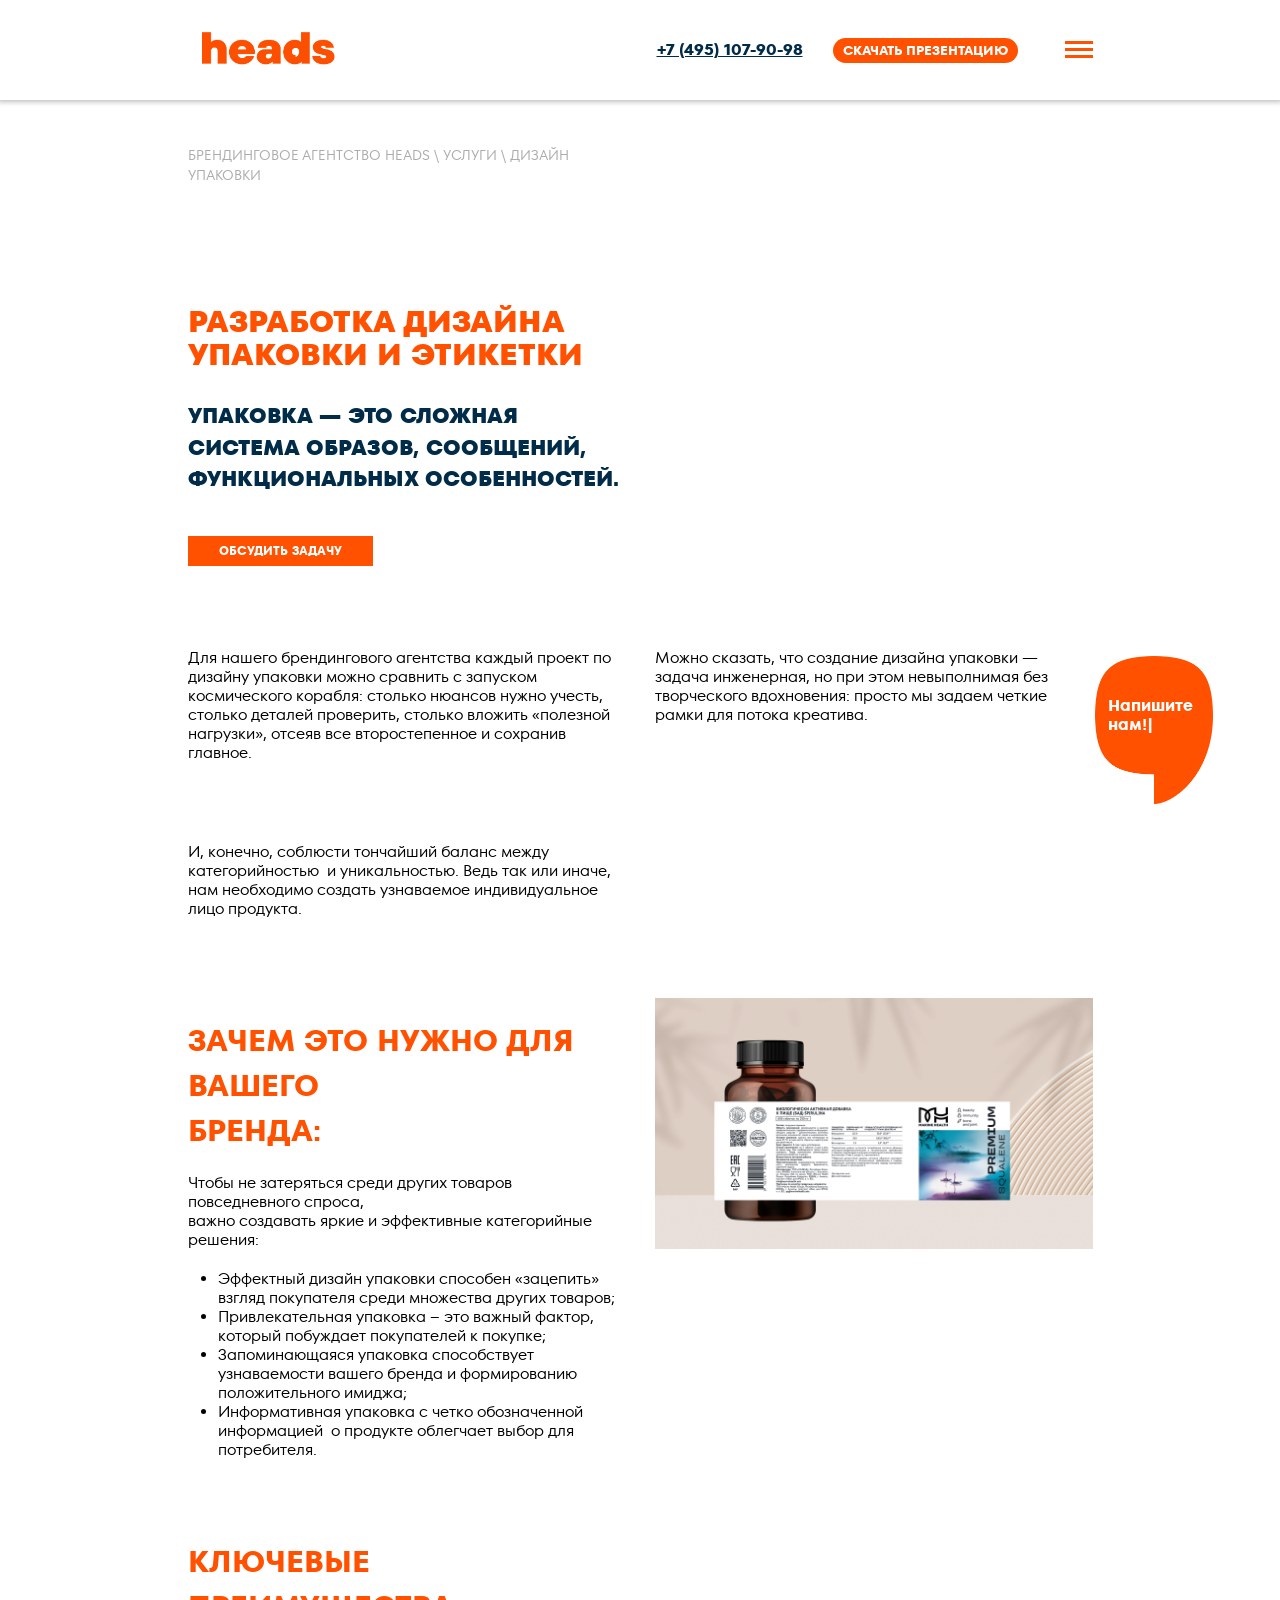
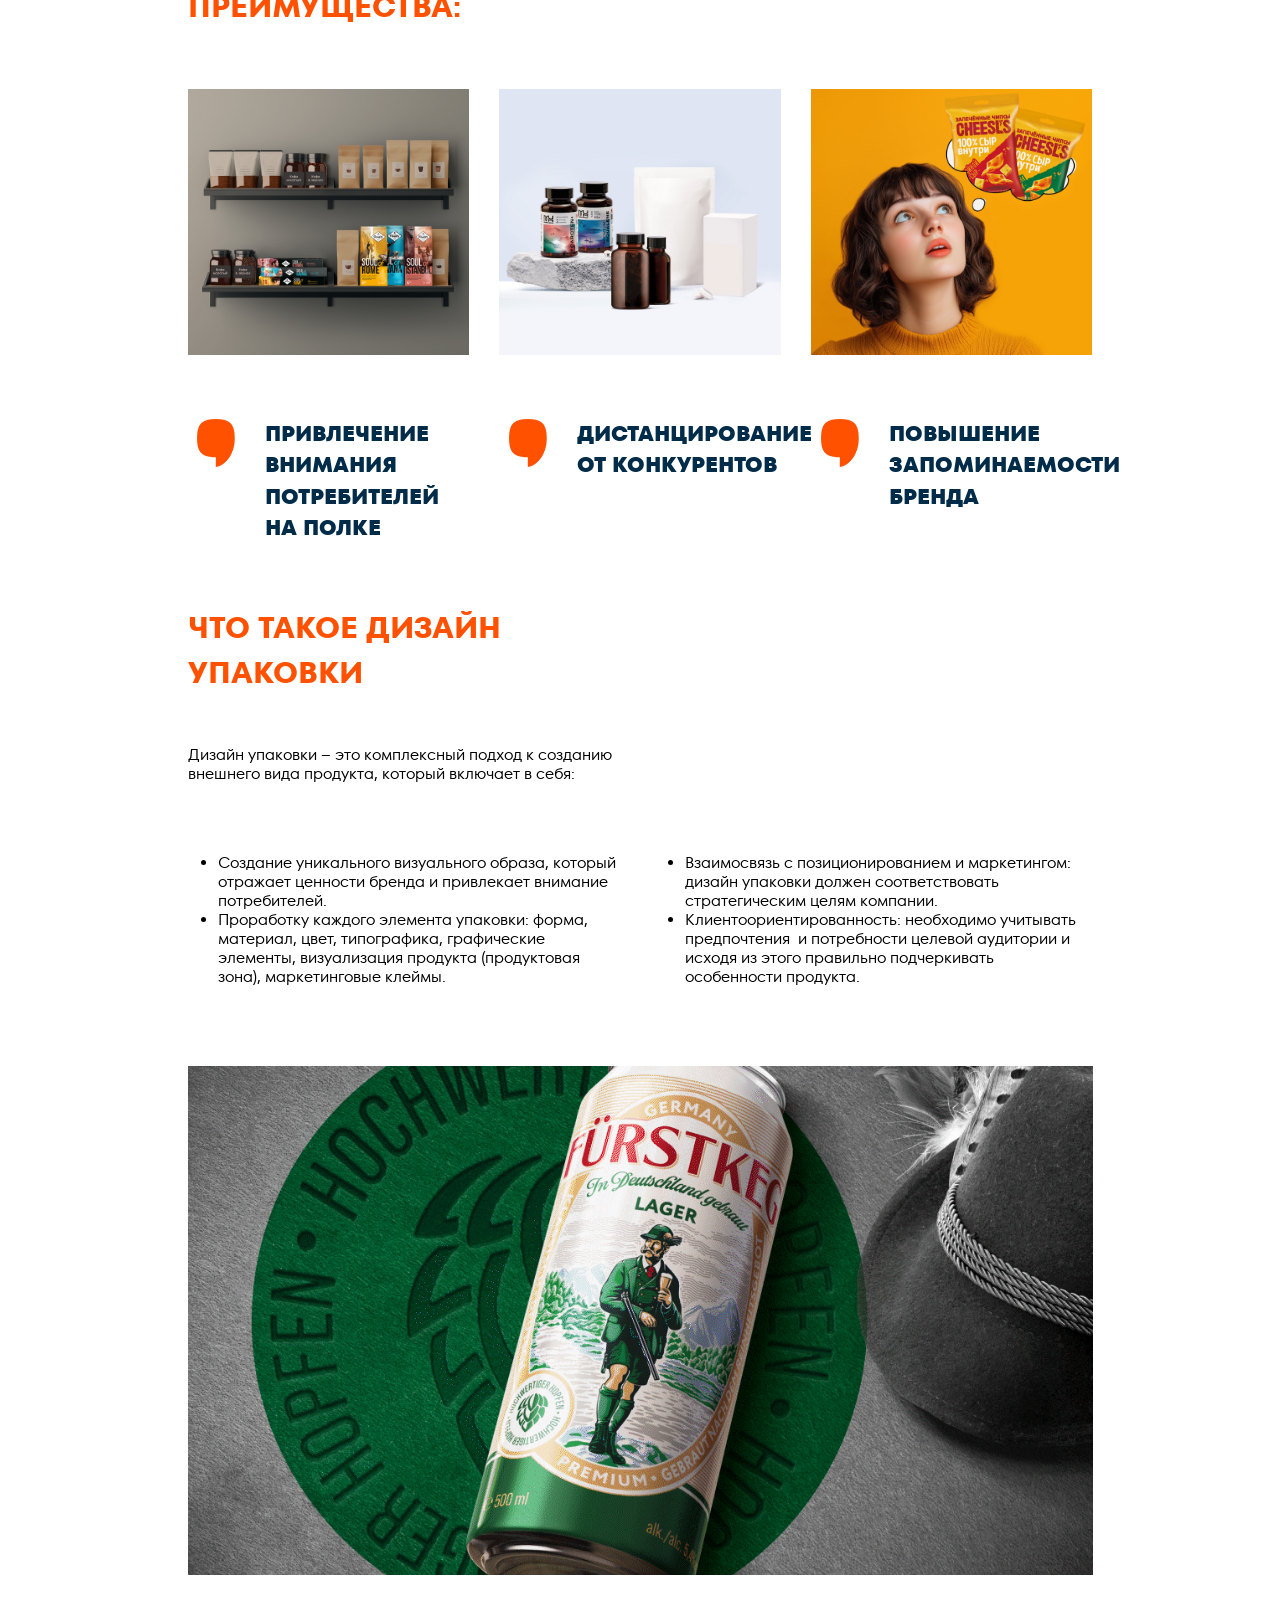
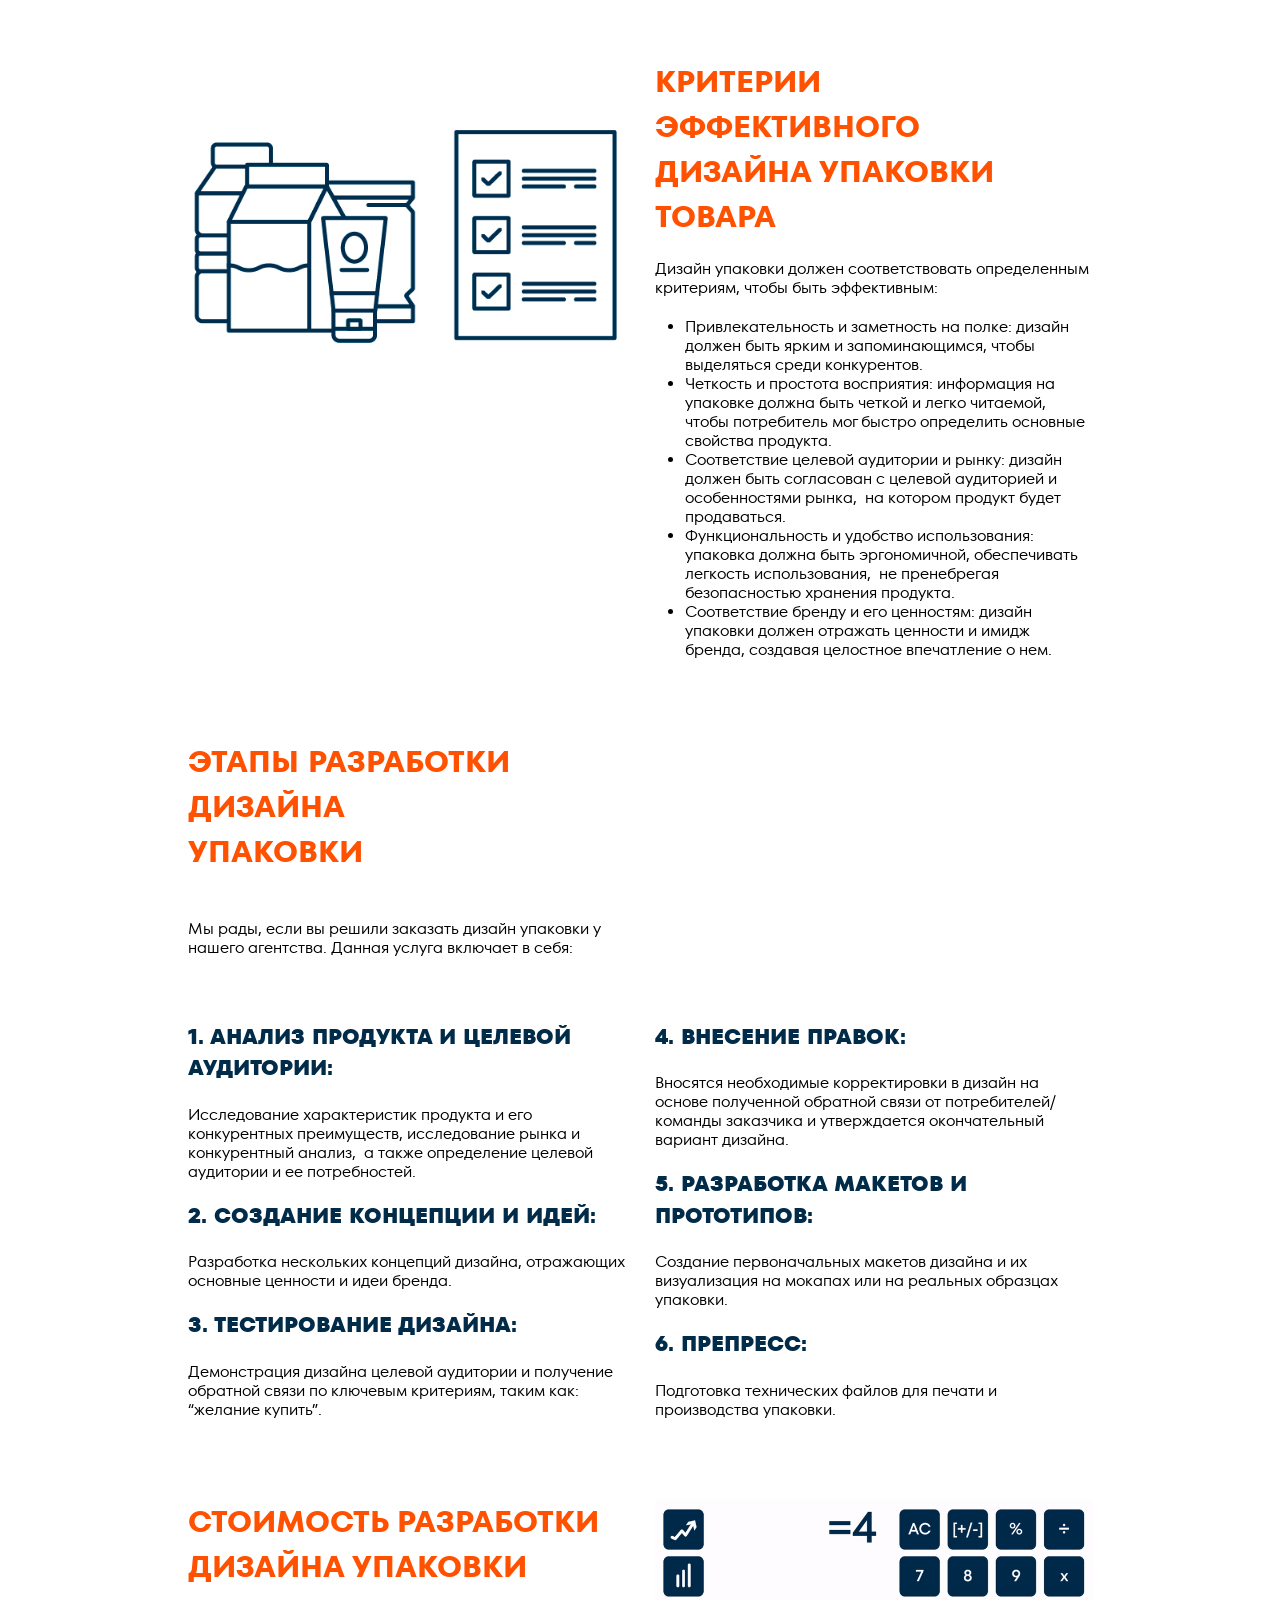
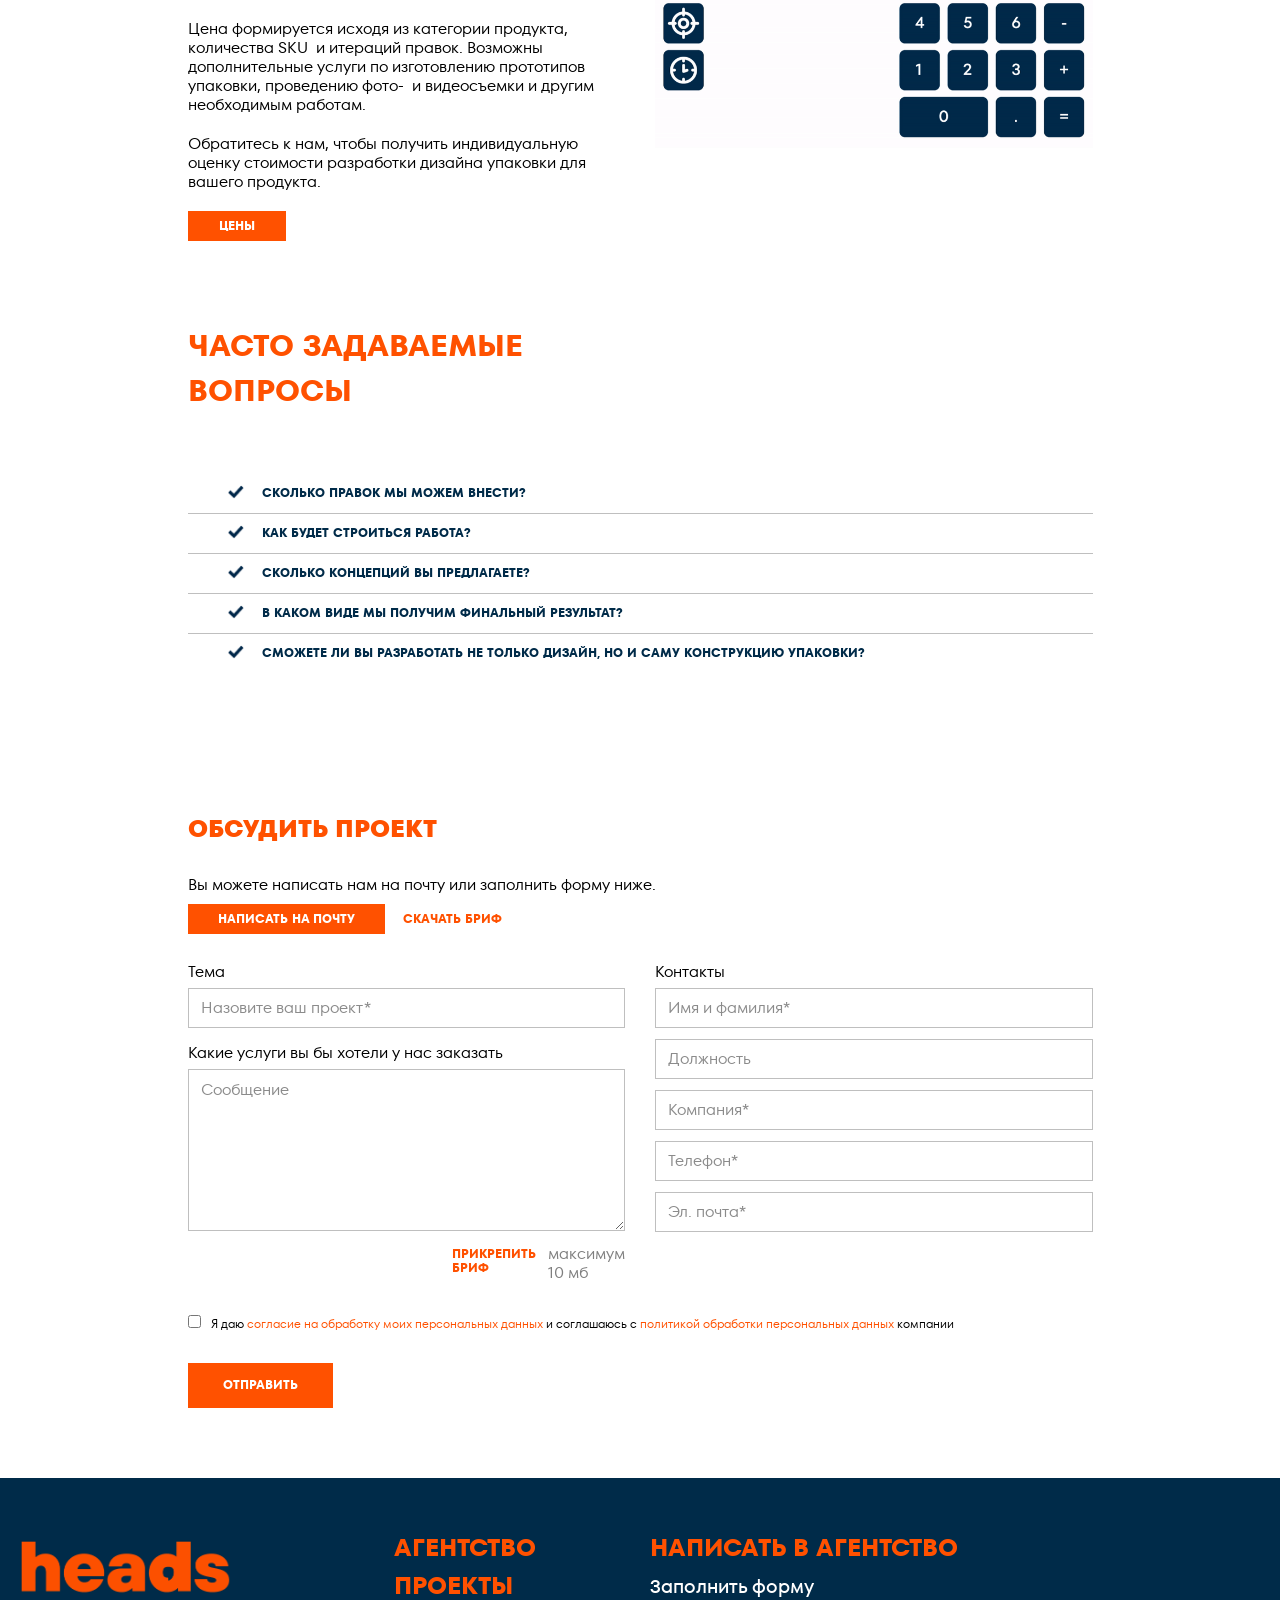
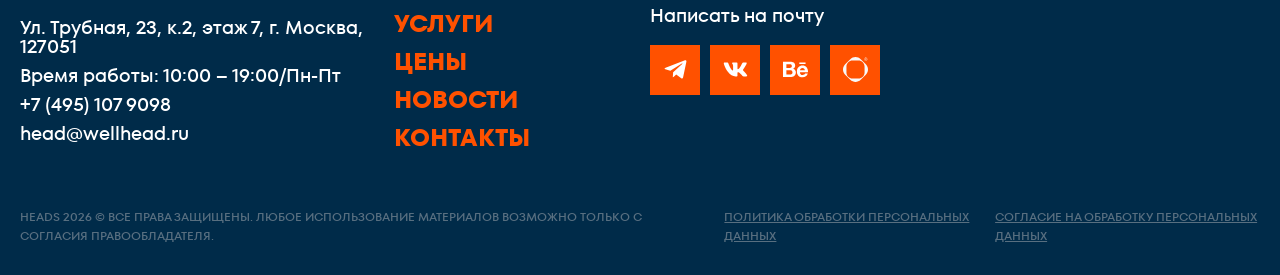
==== dizajn-upakovki/index.html @ 02df16fd "S04 03: save autonomous desktop and mobile packaging preview" ====
<!DOCTYPE html><html lang="ru-RU" itemscope="" itemtype="http://schema.org/WebPage"><head><meta http-equiv="Content-Security-Policy" content="default-src 'self'; img-src 'self' data:; font-src 'self' data:; style-src 'self' 'unsafe-inline'; script-src 'self' 'unsafe-inline'; connect-src 'none'; form-action 'none'; base-uri 'none'; frame-src https://marketing-tech.ru">
<meta charset="UTF-8">

<meta name="yandex-verification" content="97dc5896ee139fba">
<meta name="robots" content="noindex, nofollow, noarchive">
<meta name="viewport" content="width=device-width, initial-scale=1">
<meta http-equiv="X-UA-Compatible" content="IE=edge">


	<!-- This site is optimized with the Yoast SEO Premium plugin v26.1 (Yoast SEO v28.4) - https://yoast.com/product/yoast-seo-premium-wordpress/ -->
	<title>Дизайн упаковки, заказать разработку дизайна упаковки товара в Москве — Брендинговое агентство Heads</title>
	<meta name="description" content="Разработка дизайна упаковки и этикетки, заказать услугу в брендинговом агентстве Heads. 🔶 Создаём эффективные решения для брендов. ✅ Индивидуальный подход. ⚡ Прозрачность на всех этапах.">
	<link rel="canonical" href="https://wellhead.ru/services/dizajn-upakovki/">
	<meta property="og:locale" content="ru_RU">
	<meta property="og:type" content="article">
	<meta property="og:title" content="Дизайн упаковки">
	<meta property="og:description" content="Разработка дизайна упаковки и этикетки, заказать услугу в брендинговом агентстве Heads. 🔶 Создаём эффективные решения для брендов. ✅ Индивидуальный подход. ⚡ Прозрачность на всех этапах.">
	<meta property="og:url" content="https://wellhead.ru/services/dizajn-upakovki/">
	<meta property="og:site_name" content="Брендинговое агентство Heads">
	<meta property="article:publisher" content="https://www.facebook.com/wellhead.agency/">
	<meta property="article:modified_time" content="2025-11-28T10:22:09+00:00">
	<meta property="og:image" content="https://wellhead.ru/wp-content/uploads/2025/10/HEADS_Wallpapper_01.jpg">
	<meta property="og:image:width" content="1920">
	<meta property="og:image:height" content="1080">
	<meta property="og:image:type" content="image/jpeg">
	<meta name="twitter:card" content="summary_large_image">
	<meta name="twitter:label1" content="Примерное время для чтения">
	<meta name="twitter:data1" content="17 минут">
	<script type="application/ld+json" class="yoast-schema-graph">{"@context":"https:\/\/schema.org","@graph":[{"@type":"WebPage","@id":"https:\/\/wellhead.ru\/services\/dizajn-upakovki\/","url":"https:\/\/wellhead.ru\/services\/dizajn-upakovki\/","name":"Дизайн упаковки, заказать разработку дизайна упаковки товара в Москве — Брендинговое агентство Heads","isPartOf":{"@id":"https:\/\/wellhead.ru\/#website"},"datePublished":"2024-11-21T10:59:20+00:00","dateModified":"2025-11-28T10:22:09+00:00","description":"Разработка дизайна упаковки и этикетки, заказать услугу в брендинговом агентстве Heads. 🔶 Создаём эффективные решения для брендов. ✅ Индивидуальный подход. ⚡ Прозрачность на всех этапах.","breadcrumb":{"@id":"https:\/\/wellhead.ru\/services\/dizajn-upakovki\/#breadcrumb"},"inLanguage":"ru-RU","potentialAction":[{"@type":"ReadAction","target":["https:\/\/wellhead.ru\/services\/dizajn-upakovki\/"]}],"mainEntity":{"@id":"https:\/\/wellhead.ru\/services\/dizajn-upakovki\/#service"},"hasPart":[{"@id":"https:\/\/wellhead.ru\/services\/dizajn-upakovki\/#faq"}]},{"@type":"BreadcrumbList","@id":"https:\/\/wellhead.ru\/services\/dizajn-upakovki\/#breadcrumb","itemListElement":[{"@type":"ListItem","position":1,"name":"Брендинговое агентство Heads","item":"https:\/\/wellhead.ru\/"},{"@type":"ListItem","position":2,"name":"Услуги","item":"https:\/\/wellhead.ru\/services\/"},{"@type":"ListItem","position":3,"name":"Дизайн упаковки"}]},{"@type":"WebSite","@id":"https:\/\/wellhead.ru\/#website","url":"https:\/\/wellhead.ru\/","name":"Брендинговое агентство Heads","description":"Брендинговое агентство Heads: мы создаем успешные бренды! Стратегическое планирование, маркетинговые исследования и позиционирование, разработка дизайна упаковки и этикетки.","publisher":{"@id":"https:\/\/wellhead.ru\/#organization"},"alternateName":["Heads","Wellhead"],"potentialAction":[{"@type":"SearchAction","target":{"@type":"EntryPoint","urlTemplate":"https:\/\/wellhead.ru\/?s={search_term_string}"},"query-input":{"@type":"PropertyValueSpecification","valueRequired":true,"valueName":"search_term_string"}}],"inLanguage":"ru-RU"},{"@type":"Organization","@id":"https:\/\/wellhead.ru\/#organization","name":"Heads","alternateName":["Wellhead","WELLHEAD","Вэллхэд","Брендинговое агентство Heads","Брендинговое агентство Хэдс"],"url":"https:\/\/wellhead.ru\/","logo":{"@type":"ImageObject","inLanguage":"ru-RU","@id":"https:\/\/wellhead.ru\/#\/schema\/logo\/image\/","url":"https:\/\/wellhead.ru\/wp-content\/uploads\/2026\/10\/logo-1.jpg","contentUrl":"https:\/\/wellhead.ru\/wp-content\/uploads\/2026\/10\/logo-1.jpg","width":833,"height":833,"caption":"Брендинговое агентство Heads"},"image":{"@id":"https:\/\/wellhead.ru\/#\/schema\/logo\/image\/"},"sameAs":["https:\/\/www.facebook.com\/wellhead.agency\/","https:\/\/t.me\/heads_branding","https:\/\/vk.com\/headseffectivebranding","https:\/\/www.behance.net\/heads_branding","https:\/\/dprofile.ru\/heads","https:\/\/www.sostav.ru\/heads","https:\/\/marketing-tech.ru\/companies\/wellhead\/","https:\/\/workspace.ru\/contractors\/heads\/","https:\/\/ratingruneta.ru\/agency-wellhead\/","https:\/\/www.retail.ru\/rbc\/company\/wellhead\/","https:\/\/cmsmagazine.ru\/agencies\/wellhead\/","https:\/\/ruward.ru\/catalog\/wellhead-ru\/"],"legalName":"ООО «ВЭЛЛХЭД»","taxID":"7715766526","telephone":"+7-495-107-90-98","email":"head@wellhead.ru","address":{"@type":"PostalAddress","streetAddress":"ул. Трубная, д. 23, к. 2, этаж 7","addressLocality":"Москва","postalCode":"127051","addressCountry":"RU"},"contactPoint":{"@type":"ContactPoint","@id":"https:\/\/wellhead.ru\/#contact","contactType":"Обсуждение проекта","telephone":"+7-495-107-90-98","email":"head@wellhead.ru","url":"https:\/\/wellhead.ru\/contacts\/","hoursAvailable":{"@type":"OpeningHoursSpecification","dayOfWeek":["https:\/\/schema.org\/Monday","https:\/\/schema.org\/Tuesday","https:\/\/schema.org\/Wednesday","https:\/\/schema.org\/Thursday","https:\/\/schema.org\/Friday"],"opens":"10:00","closes":"19:00"}}},{"@type":"Service","@id":"https:\/\/wellhead.ru\/services\/dizajn-upakovki\/#service","name":"Разработка дизайна упаковки и этикетки","serviceType":"Разработка дизайна упаковки и этикетки","url":"https:\/\/wellhead.ru\/services\/dizajn-upakovki\/","provider":{"@id":"https:\/\/wellhead.ru\/#organization"},"mainEntityOfPage":{"@id":"https:\/\/wellhead.ru\/services\/dizajn-upakovki\/"},"description":"Для нашего брендингового агентства каждый проект по дизайну упаковки можно сравнить с запуском космического корабля: столько нюансов нужно учесть, столько деталей проверить, столько вложить «полезной нагрузки», отсеяв все второстепенное и сохранив главное."},{"@type":"FAQPage","@id":"https:\/\/wellhead.ru\/services\/dizajn-upakovki\/#faq","isPartOf":{"@id":"https:\/\/wellhead.ru\/services\/dizajn-upakovki\/"},"about":{"@id":"https:\/\/wellhead.ru\/services\/dizajn-upakovki\/#service"},"mainEntity":[{"@type":"Question","@id":"https:\/\/wellhead.ru\/services\/dizajn-upakovki\/#question-386d55e270","name":"Сколько правок мы можем внести?","acceptedAnswer":{"@type":"Answer","text":"Количество итераций правок мы проговариваем на старте проекта. Обычно их не более трех. По нашему опыту такого количества доработок хватает, чтобы внести все пожелания и согласовать финальный вариант. Если особенности принятия решений в вашей компании предполагают большее количество комментариев, то мы будем рады обсудить индивидуальный подход к этому этапу."}},{"@type":"Question","@id":"https:\/\/wellhead.ru\/services\/dizajn-upakovki\/#question-ea747d958e","name":"Как будет строиться работа?","acceptedAnswer":{"@type":"Answer","text":"В первую очередь мы соберемся на большой брифинг, где обсудим ваше позиционирование, планы по развитию, конкурентное окружение и визуальные пожелания. Далее креативная команда, в состав которой входит арт-директор и не менее двух дизайнеров, начнет разработку концепций. После нескольких внутренних итераций, где команда проекта скрупулезно проверит соответствие разработанных дизайнов согласованному брифу, мы представим вам самые лучшие варианты, которые будем рады обсудить в ходе онлайн или личной встречи."}},{"@type":"Question","@id":"https:\/\/wellhead.ru\/services\/dizajn-upakovki\/#question-3cb8a0d8ef","name":"Сколько концепций вы предлагаете?","acceptedAnswer":{"@type":"Answer","text":"Обычно мы разрабатываем не менее трех концепций дизайна, которые демонстрируем на примере 2-3 SKU. Количество SKU и вариантов концепций конкретно для вашей задачи мы сможем обсудить на этапе согласования сметы и дать свои рекомендации в зависимости от категории продуктов и ассортиментной линейки."}},{"@type":"Question","@id":"https:\/\/wellhead.ru\/services\/dizajn-upakovki\/#question-8284fc5e56","name":"В каком виде мы получим финальный результат?","acceptedAnswer":{"@type":"Answer","text":"Концепции будут представлены в виде визуализации упаковки для тех SKU, которые мы обговорим на старте проекта. Финальные версии мы передадим в виде рабочих файлов подготовленных печати."}},{"@type":"Question","@id":"https:\/\/wellhead.ru\/services\/dizajn-upakovki\/#question-751d0567f3","name":"Сможете ли вы разработать не только дизайн, но и саму конструкцию упаковки?","acceptedAnswer":{"@type":"Answer","text":"Да, это возможно. Сообщите нам, пожалуйста, если вам нужна помощь с разработкой формы упаковки."}}],"inLanguage":"ru-RU"}]}</script>
	<!-- / Yoast SEO Premium plugin. -->






<style id="wp-img-auto-sizes-contain-inline-css">
img:is([sizes=auto i],[sizes^="auto," i]){contain-intrinsic-size:3000px 1500px}
/*# sourceURL=wp-img-auto-sizes-contain-inline-css */
</style>
<link rel="stylesheet" id="font-awesome-css" href="../formirovanie-portfelja-brendov/assets/240ac6d552-font-awesome.min.css" media="all">
<link rel="stylesheet" id="js_composer_front-css" href="../formirovanie-portfelja-brendov/assets/c9c87c021b-js_composer.min.css" media="all">
<link rel="stylesheet" id="wp-block-library-css" href="../formirovanie-portfelja-brendov/assets/c0c5679948-style.min.css" media="all">
<style id="classic-theme-styles-inline-css">
/*! This file is auto-generated */
.wp-block-button__link{color:#fff;background-color:#32373c;border-radius:9999px;box-shadow:none;text-decoration:none;padding:calc(.667em + 2px) calc(1.333em + 2px);font-size:1.125em}.wp-block-file__button{background:#32373c;color:#fff;text-decoration:none}
/*# sourceURL=/wp-includes/css/classic-themes.min.css */
</style>





<style id="global-styles-inline-css">
:root{--wp--preset--aspect-ratio--square: 1;--wp--preset--aspect-ratio--4-3: 4/3;--wp--preset--aspect-ratio--3-4: 3/4;--wp--preset--aspect-ratio--3-2: 3/2;--wp--preset--aspect-ratio--2-3: 2/3;--wp--preset--aspect-ratio--16-9: 16/9;--wp--preset--aspect-ratio--9-16: 9/16;--wp--preset--color--black: #000000;--wp--preset--color--cyan-bluish-gray: #abb8c3;--wp--preset--color--white: #ffffff;--wp--preset--color--pale-pink: #f78da7;--wp--preset--color--vivid-red: #cf2e2e;--wp--preset--color--luminous-vivid-orange: #ff6900;--wp--preset--color--luminous-vivid-amber: #fcb900;--wp--preset--color--light-green-cyan: #7bdcb5;--wp--preset--color--vivid-green-cyan: #00d084;--wp--preset--color--pale-cyan-blue: #8ed1fc;--wp--preset--color--vivid-cyan-blue: #0693e3;--wp--preset--color--vivid-purple: #9b51e0;--wp--preset--gradient--vivid-cyan-blue-to-vivid-purple: linear-gradient(135deg,rgb(6,147,227) 0%,rgb(155,81,224) 100%);--wp--preset--gradient--light-green-cyan-to-vivid-green-cyan: linear-gradient(135deg,rgb(122,220,180) 0%,rgb(0,208,130) 100%);--wp--preset--gradient--luminous-vivid-amber-to-luminous-vivid-orange: linear-gradient(135deg,rgb(252,185,0) 0%,rgb(255,105,0) 100%);--wp--preset--gradient--luminous-vivid-orange-to-vivid-red: linear-gradient(135deg,rgb(255,105,0) 0%,rgb(207,46,46) 100%);--wp--preset--gradient--very-light-gray-to-cyan-bluish-gray: linear-gradient(135deg,rgb(238,238,238) 0%,rgb(169,184,195) 100%);--wp--preset--gradient--cool-to-warm-spectrum: linear-gradient(135deg,rgb(74,234,220) 0%,rgb(151,120,209) 20%,rgb(207,42,186) 40%,rgb(238,44,130) 60%,rgb(251,105,98) 80%,rgb(254,248,76) 100%);--wp--preset--gradient--blush-light-purple: linear-gradient(135deg,rgb(255,206,236) 0%,rgb(152,150,240) 100%);--wp--preset--gradient--blush-bordeaux: linear-gradient(135deg,rgb(254,205,165) 0%,rgb(254,45,45) 50%,rgb(107,0,62) 100%);--wp--preset--gradient--luminous-dusk: linear-gradient(135deg,rgb(255,203,112) 0%,rgb(199,81,192) 50%,rgb(65,88,208) 100%);--wp--preset--gradient--pale-ocean: linear-gradient(135deg,rgb(255,245,203) 0%,rgb(182,227,212) 50%,rgb(51,167,181) 100%);--wp--preset--gradient--electric-grass: linear-gradient(135deg,rgb(202,248,128) 0%,rgb(113,206,126) 100%);--wp--preset--gradient--midnight: linear-gradient(135deg,rgb(2,3,129) 0%,rgb(40,116,252) 100%);--wp--preset--font-size--small: 13px;--wp--preset--font-size--medium: 20px;--wp--preset--font-size--large: 36px;--wp--preset--font-size--x-large: 42px;--wp--preset--spacing--20: 0.44rem;--wp--preset--spacing--30: 0.67rem;--wp--preset--spacing--40: 1rem;--wp--preset--spacing--50: 1.5rem;--wp--preset--spacing--60: 2.25rem;--wp--preset--spacing--70: 3.38rem;--wp--preset--spacing--80: 5.06rem;--wp--preset--shadow--natural: 6px 6px 9px rgba(0, 0, 0, 0.2);--wp--preset--shadow--deep: 12px 12px 50px rgba(0, 0, 0, 0.4);--wp--preset--shadow--sharp: 6px 6px 0px rgba(0, 0, 0, 0.2);--wp--preset--shadow--outlined: 6px 6px 0px -3px rgb(255, 255, 255), 6px 6px rgb(0, 0, 0);--wp--preset--shadow--crisp: 6px 6px 0px rgb(0, 0, 0);}.wp-block-button{--wp--preset--dimension--25: 25%;--wp--preset--dimension--50: 50%;--wp--preset--dimension--75: 75%;--wp--preset--dimension--100: 100%;}:where(body) { margin: 0; }:where(.is-layout-flex){gap: 0.5em;}:where(.is-layout-grid){gap: 0.5em;}body .is-layout-flex{display: flex;}.is-layout-flex{flex-wrap: wrap;align-items: center;}.is-layout-flex > :is(*, div){margin: 0;}body .is-layout-grid{display: grid;}.is-layout-grid > :is(*, div){margin: 0;}body{padding-top: 0px;padding-right: 0px;padding-bottom: 0px;padding-left: 0px;}:root :where(.wp-element-button, .wp-block-button__link){background-color: #32373c;border-width: 0;color: #fff;font-family: inherit;font-size: inherit;font-style: inherit;font-weight: inherit;letter-spacing: inherit;line-height: inherit;padding-top: calc(0.667em + 2px);padding-right: calc(1.333em + 2px);padding-bottom: calc(0.667em + 2px);padding-left: calc(1.333em + 2px);text-decoration: none;text-transform: inherit;}.has-black-color{color: var(--wp--preset--color--black) !important;}.has-cyan-bluish-gray-color{color: var(--wp--preset--color--cyan-bluish-gray) !important;}.has-white-color{color: var(--wp--preset--color--white) !important;}.has-pale-pink-color{color: var(--wp--preset--color--pale-pink) !important;}.has-vivid-red-color{color: var(--wp--preset--color--vivid-red) !important;}.has-luminous-vivid-orange-color{color: var(--wp--preset--color--luminous-vivid-orange) !important;}.has-luminous-vivid-amber-color{color: var(--wp--preset--color--luminous-vivid-amber) !important;}.has-light-green-cyan-color{color: var(--wp--preset--color--light-green-cyan) !important;}.has-vivid-green-cyan-color{color: var(--wp--preset--color--vivid-green-cyan) !important;}.has-pale-cyan-blue-color{color: var(--wp--preset--color--pale-cyan-blue) !important;}.has-vivid-cyan-blue-color{color: var(--wp--preset--color--vivid-cyan-blue) !important;}.has-vivid-purple-color{color: var(--wp--preset--color--vivid-purple) !important;}.has-black-background-color{background-color: var(--wp--preset--color--black) !important;}.has-cyan-bluish-gray-background-color{background-color: var(--wp--preset--color--cyan-bluish-gray) !important;}.has-white-background-color{background-color: var(--wp--preset--color--white) !important;}.has-pale-pink-background-color{background-color: var(--wp--preset--color--pale-pink) !important;}.has-vivid-red-background-color{background-color: var(--wp--preset--color--vivid-red) !important;}.has-luminous-vivid-orange-background-color{background-color: var(--wp--preset--color--luminous-vivid-orange) !important;}.has-luminous-vivid-amber-background-color{background-color: var(--wp--preset--color--luminous-vivid-amber) !important;}.has-light-green-cyan-background-color{background-color: var(--wp--preset--color--light-green-cyan) !important;}.has-vivid-green-cyan-background-color{background-color: var(--wp--preset--color--vivid-green-cyan) !important;}.has-pale-cyan-blue-background-color{background-color: var(--wp--preset--color--pale-cyan-blue) !important;}.has-vivid-cyan-blue-background-color{background-color: var(--wp--preset--color--vivid-cyan-blue) !important;}.has-vivid-purple-background-color{background-color: var(--wp--preset--color--vivid-purple) !important;}.has-black-border-color{border-color: var(--wp--preset--color--black) !important;}.has-cyan-bluish-gray-border-color{border-color: var(--wp--preset--color--cyan-bluish-gray) !important;}.has-white-border-color{border-color: var(--wp--preset--color--white) !important;}.has-pale-pink-border-color{border-color: var(--wp--preset--color--pale-pink) !important;}.has-vivid-red-border-color{border-color: var(--wp--preset--color--vivid-red) !important;}.has-luminous-vivid-orange-border-color{border-color: var(--wp--preset--color--luminous-vivid-orange) !important;}.has-luminous-vivid-amber-border-color{border-color: var(--wp--preset--color--luminous-vivid-amber) !important;}.has-light-green-cyan-border-color{border-color: var(--wp--preset--color--light-green-cyan) !important;}.has-vivid-green-cyan-border-color{border-color: var(--wp--preset--color--vivid-green-cyan) !important;}.has-pale-cyan-blue-border-color{border-color: var(--wp--preset--color--pale-cyan-blue) !important;}.has-vivid-cyan-blue-border-color{border-color: var(--wp--preset--color--vivid-cyan-blue) !important;}.has-vivid-purple-border-color{border-color: var(--wp--preset--color--vivid-purple) !important;}.has-vivid-cyan-blue-to-vivid-purple-gradient-background{background: var(--wp--preset--gradient--vivid-cyan-blue-to-vivid-purple) !important;}.has-light-green-cyan-to-vivid-green-cyan-gradient-background{background: var(--wp--preset--gradient--light-green-cyan-to-vivid-green-cyan) !important;}.has-luminous-vivid-amber-to-luminous-vivid-orange-gradient-background{background: var(--wp--preset--gradient--luminous-vivid-amber-to-luminous-vivid-orange) !important;}.has-luminous-vivid-orange-to-vivid-red-gradient-background{background: var(--wp--preset--gradient--luminous-vivid-orange-to-vivid-red) !important;}.has-very-light-gray-to-cyan-bluish-gray-gradient-background{background: var(--wp--preset--gradient--very-light-gray-to-cyan-bluish-gray) !important;}.has-cool-to-warm-spectrum-gradient-background{background: var(--wp--preset--gradient--cool-to-warm-spectrum) !important;}.has-blush-light-purple-gradient-background{background: var(--wp--preset--gradient--blush-light-purple) !important;}.has-blush-bordeaux-gradient-background{background: var(--wp--preset--gradient--blush-bordeaux) !important;}.has-luminous-dusk-gradient-background{background: var(--wp--preset--gradient--luminous-dusk) !important;}.has-pale-ocean-gradient-background{background: var(--wp--preset--gradient--pale-ocean) !important;}.has-electric-grass-gradient-background{background: var(--wp--preset--gradient--electric-grass) !important;}.has-midnight-gradient-background{background: var(--wp--preset--gradient--midnight) !important;}.has-small-font-size{font-size: var(--wp--preset--font-size--small) !important;}.has-medium-font-size{font-size: var(--wp--preset--font-size--medium) !important;}.has-large-font-size{font-size: var(--wp--preset--font-size--large) !important;}.has-x-large-font-size{font-size: var(--wp--preset--font-size--x-large) !important;}
:root :where(.wp-block-icon svg){width: 24px;}
:where(.wp-block-gallery.is-layout-flex){gap: var( --wp--style--gallery-gap-default, var( --gallery-block--gutter-size, var( --wp--style--block-gap, 0.5em ) ) );}:where(.wp-block-gallery.is-layout-grid){gap: var( --wp--style--gallery-gap-default, var( --gallery-block--gutter-size, var( --wp--style--block-gap, 0.5em ) ) );}
:where(.wp-block-latest-posts.is-layout-flex){gap: 1.25em;}:where(.wp-block-latest-posts.is-layout-grid){gap: 1.25em;}
:where(.wp-block-post-template.is-layout-flex){gap: 1.25em;}:where(.wp-block-post-template.is-layout-grid){gap: 1.25em;}
:where(.wp-block-term-template.is-layout-flex){gap: 1.25em;}:where(.wp-block-term-template.is-layout-grid){gap: 1.25em;}
:where(.wp-block-columns.is-layout-flex){gap: 2em;}:where(.wp-block-columns.is-layout-grid){gap: 2em;}
:root :where(.wp-block-pullquote){font-size: 1.5em;line-height: 1.6;}
/*# sourceURL=global-styles-inline-css */
</style>






<link rel="stylesheet" id="parent-style-css" href="../formirovanie-portfelja-brendov/assets/8811af3e52-style.css" media="all">
<link rel="stylesheet" id="wpex-style-css" href="../formirovanie-portfelja-brendov/assets/471cb67d65-style.css" media="all">
<link rel="stylesheet" id="wpex-visual-composer-css" href="../formirovanie-portfelja-brendov/assets/392a72f583-wpex-visual-composer.css" media="all">

<link rel="stylesheet" id="elementor-frontend-css" href="../formirovanie-portfelja-brendov/assets/97b69ecc76-frontend.min.css" media="all">
<style id="elementor-frontend-inline-css">
.wpr-dc-hidden{display:none!important}.wpr-dc-fallback{margin:0;padding:0}
/*# sourceURL=elementor-frontend-inline-css */
</style>
<link rel="stylesheet" id="widget-image-css" href="../formirovanie-portfelja-brendov/assets/9ed25deedc-widget-image.min.css" media="all">
<link rel="stylesheet" id="widget-icon-list-css" href="../formirovanie-portfelja-brendov/assets/834468cde2-widget-icon-list.min.css" media="all">
<link rel="stylesheet" id="widget-social-icons-css" href="../formirovanie-portfelja-brendov/assets/ff03881ed3-widget-social-icons.min.css" media="all">
<link rel="stylesheet" id="e-apple-webkit-css" href="../formirovanie-portfelja-brendov/assets/cb2306155e-apple-webkit.min.css" media="all">
<link rel="stylesheet" id="widget-heading-css" href="../formirovanie-portfelja-brendov/assets/f047732dc6-widget-heading.min.css" media="all">
<link rel="stylesheet" id="widget-form-css" href="../formirovanie-portfelja-brendov/assets/1853000d44-widget-form.min.css" media="all">
<link rel="stylesheet" id="e-animation-fadeIn-css" href="../formirovanie-portfelja-brendov/assets/9ac29cede3-fadeIn.min.css" media="all">
<link rel="stylesheet" id="e-popup-css" href="../formirovanie-portfelja-brendov/assets/b632f5ed0f-popup.min.css" media="all">
<link rel="stylesheet" id="elementor-post-13077-css" href="../formirovanie-portfelja-brendov/assets/cd98d6263f-post-13077.css" media="all">
<link rel="stylesheet" id="elementor-post-15130-css" href="../formirovanie-portfelja-brendov/assets/259cc8d62e-post-15130.css" media="all">
<link rel="stylesheet" id="elementor-post-14570-css" href="../formirovanie-portfelja-brendov/assets/d2f0708144-post-14570.css" media="all">
<style id="elementor-pro-custom-fonts-inline-css">
@font-face {
	font-family: 'TT Fors';
	font-style: normal;
	font-weight: 300;
	font-display: auto;
	src: url("../strategija-i-pozicionirovanie/assets/e6bb172292-tt-fors-light-1.ttf") format('truetype');
}
@font-face {
	font-family: 'TT Fors';
	font-style: normal;
	font-weight: 400;
	font-display: auto;
	src: url("../strategija-i-pozicionirovanie/assets/f928a8c40e-tt-fors-regular-1.ttf") format('truetype');
}
@font-face {
	font-family: 'TT Fors';
	font-style: normal;
	font-weight: 500;
	font-display: auto;
	src: url("../strategija-i-pozicionirovanie/assets/31c48f3be0-tt-fors-medium-1.ttf") format('truetype');
}
@font-face {
	font-family: 'TT Fors';
	font-style: normal;
	font-weight: 600;
	font-display: auto;
	src: url("../strategija-i-pozicionirovanie/assets/b49ea6eb70-tt-fors-bold-1.ttf") format('truetype');
}
@font-face {
	font-family: 'TT Fors';
	font-style: normal;
	font-weight: 700;
	font-display: auto;
	src: url("../strategija-i-pozicionirovanie/assets/4cf8337a0e-tt-fors-black-1.ttf") format('truetype');
}

/*# sourceURL=elementor-pro-custom-fonts-inline-css */
</style>
<link rel="stylesheet" id="wpr-text-animations-css-css" href="../formirovanie-portfelja-brendov/assets/63b7ef2190-text-animations.min.css" media="all">
<link rel="stylesheet" id="wpr-addons-css-css" href="../formirovanie-portfelja-brendov/assets/1e5e542442-frontend.min.css" media="all">
<link rel="stylesheet" id="font-awesome-5-all-css" href="../formirovanie-portfelja-brendov/assets/c02319ec18-all.min.css" media="all">
<link rel="stylesheet" id="elementor-gf-roboto-css" href="../formirovanie-portfelja-brendov/assets/74d074b5db-google-fonts.css" media="all">
<link rel="stylesheet" id="elementor-gf-robotoslab-css" href="../formirovanie-portfelja-brendov/assets/362a59544b-google-fonts.css" media="all">
<script id="jquery-core-js" data-cfasync="false" src="../assets/3d823cce4e-jquery.min.js"></script>
<script id="jquery-migrate-js" data-cfasync="false" src="../assets/95f72fbd5e-jquery-migrate.min.js"></script>








<style></style><style>
                .lmp_load_more_button.br_lmp_button_settings .lmp_button:hover {
                    background-color: #002b49!important;
                    color: #ffffff!important;
                }
                .lmp_load_more_button.br_lmp_prev_settings .lmp_button:hover {
                    background-color: #9999ff!important;
                    color: #111111!important;
                }li.product.lazy, .berocket_lgv_additional_data.lazy{opacity:0;}</style>
	<!-- Retina Logo -->
	

<link rel="icon" href="../assets/36e62b999b-favicon-4.png" sizes="32x32"><link rel="shortcut icon" href="../assets/36e62b999b-favicon-4.png"><link rel="apple-touch-icon" href="../assets/36e62b999b-favicon-4.png" sizes="57x57"><link rel="apple-touch-icon" href="../assets/36e62b999b-favicon-4.png" sizes="76x76"><link rel="apple-touch-icon" href="../assets/36e62b999b-favicon-4.png" sizes="120x120"><link rel="apple-touch-icon" href="../assets/36e62b999b-favicon-4.png" sizes="114x114">	
	
			<style>
				.e-con.e-parent:nth-of-type(n+4):not(.e-lazyloaded):not(.e-no-lazyload),
				.e-con.e-parent:nth-of-type(n+4):not(.e-lazyloaded):not(.e-no-lazyload) * {
					background-image: none !important;
				}
				@media screen and (max-height: 1024px) {
					.e-con.e-parent:nth-of-type(n+3):not(.e-lazyloaded):not(.e-no-lazyload),
					.e-con.e-parent:nth-of-type(n+3):not(.e-lazyloaded):not(.e-no-lazyload) * {
						background-image: none !important;
					}
				}
				@media screen and (max-height: 640px) {
					.e-con.e-parent:nth-of-type(n+2):not(.e-lazyloaded):not(.e-no-lazyload),
					.e-con.e-parent:nth-of-type(n+2):not(.e-lazyloaded):not(.e-no-lazyload) * {
						background-image: none !important;
					}
				}
			</style>
			
<style id="wp-custom-css">
.news-first img{position:relative !important}a:focus,a:hover,button:focus,a:hover,input:focus{outline:none}html{overflow-y:visible!important}#site-header{height:100px;box-shadow:0 0 5px 2px rgb(0 0 0 / 25%)}#site-header-inner{position:relative;display:flex;align-items:center;padding-left:60px;padding-right:60px;width:100%}#main{position:relative;max-width:1920px;margin:65px auto 0 auto;padding:0 60px}body.home #main,body.product-template-default.single-product #main{margin:0 auto}#main >.container,#main .page-header-inner{max-width:100%}#main{position:relative}#main .printTextOuter{width:100%;max-width:1480px;position:fixed;left:0;right:0;margin:0 auto;z-index:10;bottom:95px}#main .printTextOuter .printTextBlock{width:118px;height:149px;background:url("../assets/cd0ab36335-print-text-bg.png") no-repeat;background-size:100%;position:absolute;right:-59px;bottom:0;z-index:2;padding:40px 15px 20px 13px;transition:opacity ease-in-out .4s;animation:showDiv 2s forwards;opacity:0;text-decoration:none}#main .printTextOuter .printTextBlock:hover{text-decoration:none}#main .printTextBlock #printText{font-family:'TT Fors Bold';color:#fff;font-size:16px;line-height:18px}.typed-cursor{font-family:'TT Fors Bold';color:#fff;opacity:1;font-weight:400;animation:blink 0.7s infinite}@keyframes blink{0%{opacity:1}50%{opacity:0}100%{opacity:1}}#noTop{margin-top:-65px}body.product-template-default.single-product article.entry-content{margin-bottom:60px}body.archive.tax-product_cat article.entry-content{margin-bottom:40px}.woof_edit_view{display:none!important}header #site-logo{position:relative;z-index:5}header #mobile-menu{z-index:4;right:60px!important;height:16px!important;margin-top:-15px!important}#mobile-menu a{height:16px}.page-header{padding:0;background-color:rgba(247,247,247,0);border-top:0;border-bottom:0;margin:0 auto 35px}#top-bar ul.top-bar-menu a:hover{text-decoration:none}#mobile-menu .wpex-bars{width:28px;height:16px}#mobile-menu .wpex-bars >span{height:2.5px;width:28px}#mobile-menu .wpex-bars >span::before{height:2.5px;top:-7px;width:28px}#mobile-menu .wpex-bars >span::after{height:2.5px;bottom:-7px;width:28px}#mobile-menu .wpex-active .wpex-bars >span::before{width:28px;transform:rotatez(-45deg) translate(-4.95px,5px)}#mobile-menu .wpex-active .wpex-bars >span::after{width:28px;transform:rotatez(45deg) translate(-4.95px,-5px)}#top-bar-wrap{position:absolute;right:130px;z-index:3;box-sizing:border-box}#top-bar-wrap #top-bar{padding:0;width:100%;max-width:100%}#top-bar-content{width:100%}#top-bar-content ul.top-bar-menu{width:100%;margin-right:0!important;position:relative}#top-bar-wrap #top-bar .top-bar-menu li{margin-right:30px}#top-bar-wrap #top-bar .top-bar-menu li.current-menu-item a{transform:scale(1.36)}#top-bar-wrap #top-bar .top-bar-menu li.phoneLink.current-menu-item a,#top-bar-wrap #top-bar .top-bar-menu li#menu-item-14601.current-menu-item a{transform:scale(1)}#top-bar-content a{display:inline-block;transition:all ease-in-out 0.15s}#top-bar-wrap #top-bar .top-bar-menu li:last-child{margin-right:0}#top-bar-content a:hover{transform:scale(1.23)}#top-bar-content li.phoneLink a{font-size:16px;text-decoration:underline}#top-bar-content li#menu-item-14601 a{background-color:#FF5100;padding:5px 10px;border-radius:50px;color:#fff}#top-bar-content li.phoneLink a:hover{transform:scale(1);color:#FF5100;text-decoration:underline}#top-bar-content li#menu-item-14601 a:hover{transform:scale(1);cursor:pointer}.elementor-field-group .elementor-field-textual:focus{box-shadow:none}#top-bar-content .orange a,#top-bar-content .orange a:hover{color:#FF5100}#top-bar-content ul.top-bar-menu li.en{position:absolute;bottom:0;right:0;margin-right:0!important}#top-bar-content.hovered a{opacity:.5}#top-bar-content.hovered a.hoveredItem,#top-bar-content.hovered li.phoneLink a,#top-bar-content.hovered li#menu-item-14601 a{opacity:1}#menu-ssylki-v-shapke{display:flex;align-items:center}.wpex-row.gap-5{margin-left:-3px;margin-right:-3px}.wpex-row.gap-5 >.col,.wpex-row.gap-5 >.nr-col{padding-left:3px;padding-right:3px;margin-bottom:6px}body.home main#main >header.page-header,body.home header.page-header h1.page-header-title,body.page-id-5023 h1.page-header-title{display:none}#main-top-column >.wpb_column >.vc_column-inner >.wpb_wrapper{position:relative}#main-top-column >.wpb_column >.vc_column-inner >.wpb_wrapper .play-video{position:absolute;left:-100px;bottom:100px;-moz-transform:rotate(-90deg);-ms-transform:rotate(-90deg);-webkit-transform:rotate(-90deg);-o-transform:rotate(-90deg);transform:rotate(-90deg)}#main-top-column >.wpb_column >.vc_column-inner >.wpb_wrapper .play-video span{position:relative;display:block;text-transform:uppercase;font-size:14px;color:#585858;font-weight:400;text-decoration:none;padding-left:55px;padding-top:7px;cursor:pointer}#main-top-column >.wpb_column >.vc_column-inner >.wpb_wrapper .play-video span:hover{text-decoration:none}#main-top-column >.wpb_column >.vc_column-inner >.wpb_wrapper .play-video span:before{content:'';display:block;width:37px;height:37px;border-radius:50px;background:#c4c4c4 url("../assets/1351381d26-play-video-arrow.png") no-repeat;background-size:7px 10px;background-position:center center;top:0;left:0;transition:background ease-in-out .4s;position:absolute;top:0;left:0;-moz-transform:rotate(90deg);-ms-transform:rotate(90deg);-webkit-transform:rotate(90deg);-o-transform:rotate(90deg);transform:rotate(90deg)}#main-top-column >.wpb_column >.vc_column-inner >.wpb_wrapper .play-video span:hover:before{background:#969696 url("../assets/1351381d26-play-video-arrow.png") no-repeat;background-size:7px 10px;background-position:center center;-moz-transform:rotate(90deg);-ms-transform:rotate(90deg);-webkit-transform:rotate(90deg);-o-transform:rotate(90deg);transform:rotate(90deg)}.main-logo .vcex-image-inner img{max-width:100%}.post-type-archive article{position:relative;margin-bottom:75px}.vc_row-o-equal-height.hidden{display:none}.woof_submit_search_form_container.footer{display:table;width:100%;position:relative;top:0;left:auto}.woof_submit_search_form_container.footer button{float:right;background:#ef7d00;color:#fff;text-transform:uppercase;font-size:17px;font-weight:500;padding:0 25px;height:48px;display:flex!important;align-items:center;transition:background ease-in-out .4s;border-radius:0}.woof_submit_search_form_container.footer button:hover{background:#585858;color:#fff}#sidr-main{/* width:40%;*/transition:right 0.65s ease 0s!important;top:100px;height:auto;padding-bottom:0;box-shadow:none;background-color:rgb(0 43 73 / 0)}/*#sidr-main.right{right:-40%}*/body.sidr-main-open #sidr-main.right{box-shadow:0 0 5px 2px rgb(0 0 0 / 25%)}#sidr-main .sidr-class-wpex-close{display:none}#sidr-main .sidr-inner,#sidr-main .sidr-inner >div{height:100%}#sidr-main .sidr-inner ul.sidr-class-dropdown-menu{padding:38px 20px 32px 55px;height:100%;position:relative}#sidr-main .sidr-class-new-clients{margin-top:30px}.sidr-class-dropdown-menu >li:first-child{border-top:0}.sidr-class-dropdown-menu li{border-bottom:0;display:flex;position:relative;flex-direction:row;text-align:center}.sidr-class-dropdown-menu li a{display:flex;padding:13px 0;position:relative;text-align:center;width:260px}.sidr-class-dropdown-menu li a:hover{width:260px;transform:scale(1.23) translate(24px,0)}.sidr-class-dropdown-menu li.sidr-class-current_page_item a{color:#fff;transform:scale(1) translate(0,0)}.wpex-sidr-overlay{background:rgba(0,0,0,0)}#sidr-main .sidr-inner ul.sidr-class-dropdown-menu li.facebook{position:absolute;left:80px;bottom:60px}#sidr-main .sidr-inner ul.sidr-class-dropdown-menu li.facebook a{padding:0;text-indent:-9999px;width:26px;height:26px;background:url("../assets/6c3a43a970-fb-menu-icon.png") no-repeat;background-size:100%;background-position:0 0;transition:none}#sidr-main .sidr-inner ul.sidr-class-dropdown-menu li.facebook a:hover:before,#sidr-main .sidr-inner ul.sidr-class-dropdown-menu li.sidr-class-instagram a:hover:before{display:none}#sidr-main .sidr-inner ul.sidr-class-dropdown-menu li.facebook a:hover,#sidr-main .sidr-inner ul.sidr-class-dropdown-menu li.sidr-class-instagram a:hover{background-position:0 -26px}#sidr-main .sidr-inner ul.sidr-class-dropdown-menu li.sidr-class-instagram{position:absolute;left:118px;bottom:60px}#sidr-main .sidr-inner ul.sidr-class-dropdown-menu li.sidr-class-instagram a{padding:0;text-indent:-9999px;width:26px;height:26px;background:url("../assets/ad7306a58f-insta-menu-icon.png") no-repeat;background-size:100%;background-position:0 0;transition:none}article#single-blocks .single-page-header h1{font-size:45px}.woof.woof_sid.woof_sid_auto_shortcode{background:none;-webkit-border-radius:0;-moz-border-radius:0;border-radius:0;-moz-box-shadow:none;-webkit-box-shadow:none;box-shadow:none;padding:0;border:0;position:relative;display:table;width:100%;margin-bottom:30px}.woof_sid_auto_shortcode .woof_container_inner{padding-left:0}.woof_container_product_tag{width:100%!important}.woof_container_product_tag ul.woof_list.woof_list_radio{display:flex}.woof_container_product_tag ul.woof_list.woof_list_radio li input{display:none}.woof_container_product_tag ul.woof_list.woof_list_radio li{position:relative;margin:0 11px 0 0!important;padding:0!important}.woof_container_product_tag ul.woof_list.woof_list_radio li:last-child{margin-right:0!important}.woof_container_product_tag ul.woof_list.woof_list_radio li label.woof_radio_label{position:relative;background:#FF5100;color:#fff;font-family:'TT Fors Bold';text-transform:uppercase;font-size:12px;padding:4px 33px;display:flex!important;align-items:center;justify-content:center;height:30px;transition:background ease-in-out .4s;margin-left:0;z-index:1}.woof_container_product_tag ul.woof_list.woof_list_radio li:hover label.woof_radio_label,.woof_container_product_tag ul.woof_list.woof_list_radio li label.woof_radio_label.woof_radio_label_selected{background:#002B49;font-weight:400}.woof_container_product_tag ul.woof_list.woof_list_radio li a{position:absolute;top:0;left:0;z-index:2;width:100%;height:100%}.woof_container_product_tag ul.woof_list.woof_list_radio li a img{display:none!important}.woof_container_product_tag ul.woof_list.woof_list_radio li a.woof_radio_term_reset.woof_radio_term_reset_visible{display:none!important}.woof_container_product_tag .woof_block_html_items{display:flex;justify-content:space-between}select.woof_select.woof_select_product_cat,select.woof_select.woof_select_pa_competencies{display:none}.woof.woof_sid.woof_sid_auto_shortcode .all-projects{position:absolute;top:0;right:0;z-index:1}.woof.woof_sid.woof_sid_auto_shortcode .all-projects a{background:#ef7d00;color:#fff;text-transform:uppercase;font-size:14px;font-weight:500;padding:0 25px;height:46px;display:flex!important;align-items:center;transition:background ease-in-out .4s;text-decoration:none}.woof.woof_sid.woof_sid_auto_shortcode .all-projects a:hover{background:#969696}.woof_submit_search_form_container{margin:0}.woof_sid_auto_shortcode >.woof_redraw_zone >.woof_submit_search_form_container .woof_submit_search_form{display:none!important}button.woof_reset_search_form{background-color:rgba(239,125,0,0);font-family:'TT Fors Bold';font-weight:400!important;font-size:12px;text-transform:uppercase;color:#FF5100;height:30px;padding:4px 0}button.woof_reset_search_form:hover{background-color:rgba(239,125,0,0);color:#002B49}.woof_redraw_zone{position:relative;display:flex;flex-direction:column;align-items:flex-start}.woof_redraw_zone .woof_section_tab_label{display:block!important;margin-bottom:15px!important}.woof_redraw_zone .woof_section_tab{background:#002B49!important;padding:30px!important;display:none;height:auto!important}.woof_redraw_zone .woof_section_tab.opened{display:flex!important;flex-wrap:wrap}.woof_redraw_zone .woof_section_tab h4{margin:0 0 13px 0;color:#fff;font-family:'TT Fors Bold';font-size:12px}.woof_redraw_zone .woof_section_tab dt{display:none}.woof_redraw_zone .woof_section_tab dd .woof_list_checkbox{display:grid!important;grid-template-columns:repeat(2,1fr);grid-auto-rows:minmax(10px,30px);position:relative;overflow:visible;max-height:100%!important;background:none;min-height:400px;z-index:1}.woof_redraw_zone .woof_section_tab.opened{display:flex!important;height:auto!important;margin-bottom:20px}.woof_redraw_zone .woof_section_tab .woof_container_product_cat,.woof_redraw_zone .woof_section_tab .woof_container_pa_competencies{width:50%;float:none;flex-wrap:wrap;padding-bottom:0}.woof_redraw_zone .woof_section_tab dd .woof_list_checkbox li{display:grid;grid-template-columns:14px 1fr;margin:0 0 10px 0!important;padding:0 10px 0 0!important}.woof_redraw_zone .woof_section_tab dd .woof_list_checkbox li .woof_checkbox_label{padding:0 0 0 8px;margin-left:0;text-transform:uppercase;font-family:'TT Fors Bold';color:#FF5100;font-size:12px;line-height:15px;font-weight:400}.woof_redraw_zone .woof_section_tab dd .woof_list_checkbox li input[type="checkbox"]{position:relative;-webkit-appearance:none;appearance:none;background-color:rgb(255 255 255 / 0);margin:0;width:14px;height:14px;border:2px solid #FF5100;cursor:pointer;border-radius:0!important}.woof_redraw_zone .woof_section_tab dd .woof_list_checkbox li input[type="checkbox"]::before{content:'';display:block;width:16px;height:15px;background:url("../assets/e6eecf7e84-checked-icon.png") no-repeat;background-size:100%;position:absolute;top:-4px;left:-1px;opacity:0;transition:opacity ease-in-out .3s}.woof_redraw_zone .woof_section_tab dd .woof_list_checkbox li input[type="checkbox"]:checked::before{opacity:1}.woof_redraw_zone .woof_section_tab .innerButtons{display:flex;align-items:center}.woof_redraw_zone .woof_section_tab .innerButtons .woof_submit_search_form,.woof_redraw_zone .woof_section_tab .innerButtons .reset a,.orangeButton a,.wpcf7 form :is(#new-clients,#new-clients-mobile) div.submit input[type="submit"]{display:flex;align-items:center;justify-content:center;border-radius:0;text-transform:uppercase;font-size:12px!important;line-height:12px!important;font-family:'TT Fors Bold';height:30px;padding:3px 29px;margin-right:40px}.woof_redraw_zone .woof_section_tab .innerButtons .woof_submit_search_form:hover{background:#fff;color:#002B49}.orangeButton{margin-bottom:15px}.orangeButton a{display:flex!important;padding:3px 24px!important;margin-right:0}.orangeButton a:hover{background:#fff!important;color:#002B49!important}.orangeButton.outerBtn a:hover,.wpcf7 form :is(#new-clients,#new-clients-mobile) div.submit input[type="submit"]:hover{background:#002B49!important;color:#fff!important}.orangeButton.outerBtn.big a{height:43px;padding:3px 29px!important}.wpcf7 form :is(#new-clients,#new-clients-mobile) div.submit input[type="submit"]{margin:30px 0 20px;height:45px;padding:3px 35px!important}.orangeButton.outerBtn.big{margin-bottom:0}.wpcf7 form.invalid .wpcf7-response-output,.wpcf7 form.unaccepted .wpcf7-response-output,.wpcf7 form.payment-required .wpcf7-response-output{border-color:#fe5200!important;border-width:1px;padding:10px 20px;color:#fe5200;text-transform:uppercase;font-family:'TT Fors Bold';font-size:12px;text-align:center}.woof_redraw_zone .woof_section_tab .innerButtons .reset a{padding:3px 0;color:#fff;margin-right:0;text-decoration:none}.woof_redraw_zone .woof_section_tab .innerButtons .reset a:hover{text-decoration:none;color:#FF5100}.woof_redraw_zone >.woof_submit_search_form_container >.reset a{text-decoration:none;display:flex;align-items:center;justify-content:center;font-family:'TT Fors Bold';font-size:12px;color:#FF5100;text-transform:uppercase;height:30px;padding:4px 34px}.woof_redraw_zone >.woof_submit_search_form_container >.woof_reset_search_form{padding:4px 34px}.woof_redraw_zone >.woof_submit_search_form_container >.reset a:hover{color:#002B49}.woof_redraw_zone .selectedFilters{display:flex}.woof_redraw_zone .selectedFilters .byCat,.woof_redraw_zone .selectedFilters .byComp{padding:0 34px 20px 34px}.woof_redraw_zone .selectedFilters .byCat{padding-right:80px}.woof_redraw_zone .selectedFilters .filterTitle{font-family:'TT Fors Bold';font-size:12px;color:#FF5100;text-transform:uppercase;margin-bottom:6px}.woof_redraw_zone .selectedFilters ul{margin:0}.woof_redraw_zone .selectedFilters ul li{list-style:none}.woof_redraw_zone .selectedFilters ul li a{text-decoration:none}.woof_redraw_zone .selectedFilters ul li a:hover{text-decoration:none}.woof_redraw_zone .selectedFilters ul li span{text-transform:uppercase;font-family:'TT Fors Bold';font-size:12px;line-height:14px;color:#002B49}.woof_redraw_zone >input[type="checkbox"]{display:none!important}.woof_redraw_zone label.woof_section_tab_label{margin-right:0!important;display:flex!important;align-items:center;float:none!important;border:0!important;background:none!important;width:auto!important;font-family:'TT Fors Bold';font-size:12px;color:#FF5100;text-transform:uppercase;height:30px;padding:4px 34px!important}.woof_redraw_zone input[name="woof_section_tabs"]:checked + label.woof_section_tab_label{font-weight:400!important}.woof_redraw_zone label.woof_section_tab_label:hover{color:#002B49}.woof_redraw_zone label.woof_section_tab_label span{margin-left:10px;text-indent:-9999px;width:15px;height:10px;background:url("../assets/0a00890e67-filter-arrow.png") no-repeat;background-size:100%;background-position:0 0 }.woof_redraw_zone label.woof_section_tab_label:hover span{background-position:0 -10px}.woof_redraw_zone input[name="woof_section_tabs"]:checked + label.woof_section_tab_label span{transform:rotate(180deg)!important}.chosen-container-single .chosen-single{border:0;border-radius:0;background-color:rgba(255,255,255,0);background:none;box-shadow:none;color:#585858;font-weight:400!important;font-size:17px;text-transform:uppercase;padding:0;height:28px!important;margin-top:5px}.chosen-container-single .chosen-single span{font-weight:400!important;font-size:17px;text-transform:uppercase}.chosen-container-single .chosen-single div{top:8px}.chosen-container-single .chosen-single div b{background:url("../assets/20007e13bc-filter-arrow.png")!important;background-repeat:no-repeat!important;width:14px;height:10px;background-size:100%!important}.chosen-container-active.chosen-with-drop .chosen-single{border:0;background-image:none;box-shadow:none}.chosen-container.chosen-with-drop .chosen-drop{left:0;width:350px;border-top:0;border-radius:0}.chosen-container .chosen-drop{border:0!important;background:#efe5d4;box-shadow:none!important}.chosen-container-single .chosen-search{padding:10px}.chosen-container .chosen-results{margin:0 10px 10px 0;padding:0 10px 0 10px}.chosen-container-single .chosen-search input[type=text]{border:0!important;background:#fff url("../assets/649e615556-filter-input-arrow.png") no-repeat!important;background-position:292px 5px!important;background-size:25px 23px!important;height:35px!important;padding:10px 48px 10px 10px;font-size:16px}.chosen-container .chosen-results li{font-size:16px;line-height:24px}.chosen-container .chosen-results li.highlighted{background-color:#585858!important;background-image:none!important}.chosen-container .chosen-results li.no-results{display:none}.woof_container_product_tag{padding-bottom:0;margin-bottom:30px}.woof_products_top_panel{display:none!important}.woocommerce-pagination{display:none}.woocommerce-error,.woocommerce-info,.woocommerce-message{border:0;padding:15px 15px 15px 0}.woocommerce-error::before,.woocommerce-info::before,.woocommerce-message::before{display:none}.woocommerce.woocommerce-page ul.products li .product-inner{position:relative}.woocommerce.woocommerce-page ul.products li .product-inner .wpex-loop-product-images,.page-template-default.page article .woocommerce ul.products li .product-inner .wpex-loop-product-images{position:relative;z-index:1}.woocommerce.woocommerce-page ul.products li .product-inner .wpex-loop-product-images a img,.page-template-default.page article .woocommerce ul.products li .product-inner .wpex-loop-product-images a img{display:block}.woocommerce.woocommerce-page ul.products li .product-inner .wpex-loop-product-images .wpex-loop-product-add-to-cart,.page-template-default.page article .woocommerce ul.products li .product-inner .wpex-loop-product-images .wpex-loop-product-add-to-cart{display:none!important}.woocommerce.woocommerce-page ul.products li .product-inner .product-details,.page-template-default.page article .woocommerce ul.products li .product-inner .product-details{position:absolute;top:0;left:0;width:100%;height:100%;z-index:3;box-sizing:border-box;padding:0}.woocommerce.woocommerce-page ul.products li .product-inner .product-details a,.page-template-default.page article .woocommerce ul.products li .product-inner .product-details a{display:block;width:100%;height:100%;position:relative;padding:30px 30px 20px 30px;opacity:0;transition:opacity ease-in-out .4s}.woocommerce.woocommerce-page ul.products li .product-inner .product-details a:before,.page-template-default.page article .woocommerce ul.products li .product-inner .product-details a:before{content:'';display:block;width:100%;height:100%;background:rgba(0,0,0,0);position:absolute;z-index:1;top:0;left:0;transition:background ease-in-out .4s}.woocommerce.woocommerce-page ul.products li .product-inner .product-details a h2,.page-template-default.page article .woocommerce ul.products li .product-inner .product-details a h2,.woocommerce.woocommerce-page ul.products li .product-inner .product-details a .woocommerce-loop-product__title{text-transform:uppercase;font-weight:400;color:#fff;position:relative;z-index:2;font-size:33px;line-height:35px;margin-bottom:25px;font-family:"TT Fors Extrabold"}.woocommerce.woocommerce-page ul.products li .product-inner .product-details a .woo-product-short-desc,.page-template-default.page article .woocommerce ul.products li .product-inner .product-details a .woo-product-short-desc{font-weight:400;font-size:16px;font-family:'TT Fors Regular';line-height:19px;position:relative;z-index:2;color:#fff;max-width:300px}.woocommerce.woocommerce-page ul.products li:hover .product-inner .product-details a,.page-template-default.page article .woocommerce ul.products li:hover .product-inner .product-details a{opacity:1}.woocommerce.woocommerce-page ul.products li:hover .product-inner .product-details a:before,.page-template-default.page article .woocommerce ul.products li:hover .product-inner .product-details a:before{background:rgb(0 43 73 / 80%)}a.competencies-child{position:relative}a.competencies-child:before{content:'';display:block;width:21px;height:31px;background:url("../assets/7b882c49c0-competencies-link-arrow.png") no-repeat;background-size:100%;position:absolute;left:-34px;top:-6px;opacity:0;transition:opacity ease-in-out .4s}a.competencies-child:hover:before{opacity:1}a.competencies-child .vcex-heading-inner span,a.competencies-child .vcex-heading-inner em{text-transform:none;display:inline-block;margin-top:12px;font-style:normal}.archive.post-type-archive.post-type-archive-product #breadcrumbs{display:none}.archive.tax-product_cat .woof.woof_sid_auto_shortcode{display:none}.archive.tax-product_cat .page-subheading{margin-top:10px}.archive.tax-pa_competencies h1.page-header-title,body.archive.tax-product_cat h1.page-header-title{margin-bottom:45px}.archive.tax-pa_competencies .page-subheading{font-size:16px;line-height:21px;margin-bottom:20px}.archive.tax-pa_competencies .page-subheading h3,.archive.tax-pa_competencies .page-subheading .h3heading{color:#002B49;font-size:23px;line-height:33px;font-weight:400;text-align:left;text-transform:uppercase;margin-top:0;font-family:"TT Fors Extrabold";margin-bottom:20px}.archive.tax-pa_competencies .page-subheading .h4heading{color:#ff5100;font-family:"TT Fors Extrabold";font-weight:400;line-height:1.5;font-size:16px;margin-bottom:20px;text-transform:uppercase}.archive.tax-pa_competencies .page-subheading .col-2{width:50%;float:left;box-sizing:border-box}.archive.tax-pa_competencies .page-subheading .col-2:first-child{padding-right:25px}.archive.tax-pa_competencies .page-subheading .col-2:nth-child(2){padding-left:25px}.archive.tax-pa_competencies .woof.woof_sid_auto_shortcode{display:none}.archive.tax-pa_competencies #breadcrumbs,.archive.tax-product_cat #breadcrumbs{margin-top:80px;margin-bottom:50px;color:rgba(88,89,91,0.5);line-height:19px}.archive.tax-pa_competencies article{margin-bottom:60px}.product-template-default.single.single-product #breadcrumbs{margin-top:80px;margin-bottom:80px}.product-template-default.single.single-product .summary.entry-summary{display:none;float:none;width:100%}.product-template-default.single.single-product #grouped-products ul.woocommerce-grouped-product-list{margin:0 -5px}.product-template-default.single.single-product #grouped-products ul.woocommerce-grouped-product-list li{list-style:none;width:33.33%;float:left;margin:0 0 20px;padding-left:3px;padding-right:3px;margin-bottom:6px}.product-template-default.single.single-product #grouped-products ul.woocommerce-grouped-product-list li a{display:block;width:100%;height:100%;position:relative}.product-template-default.single.single-product #grouped-products ul.woocommerce-grouped-product-list li a span.prod_img{position:relative;z-index:1;display:block;width:100%;height:100%}.product-template-default.single.single-product #grouped-products ul.woocommerce-grouped-product-list li a span.prod_img img{display:block}.product-template-default.single.single-product #grouped-products ul.woocommerce-grouped-product-list li a span.title_prod{position:absolute;z-index:3;width:100%;height:100%;top:0;left:0;padding:30px 30px 20px 30px;opacity:0;transition:opacity ease-in-out .4s}.product-template-default.single.single-product #grouped-products ul.woocommerce-grouped-product-list li a span.title_prod span{text-transform:uppercase;font-family:"TT Fors Extrabold";color:#fff;position:relative;z-index:2;font-size:33px;line-height:35px;margin-bottom:15px}.product-template-default.single.single-product #grouped-products ul.woocommerce-grouped-product-list li a span.title_prod:before{content:'';display:block;width:100%;height:100%;background:rgb(0 43 73 / 0);position:absolute;z-index:1;top:0;left:0;transition:background ease-in-out .4s}.product-template-default.single.single-product #grouped-products ul.woocommerce-grouped-product-list li a:hover span.title_prod{opacity:1}.product-template-default.single.single-product #grouped-products ul.woocommerce-grouped-product-list li a:hover span.title_prod:before{background:rgb(0 43 73 / 80%)}.product-template-default.single.single-product #completed-works .vc_column-inner .wpb_wrapper{display:table;margin:0 auto}.product-template-default.single.single-product .woocommerce-tabs ul.tabs{display:none}.product-template-default.single.single-product ul.custom-attributes{margin-left:35px;margin-bottom:0}.product-template-default.single.single-product ul.custom-attributes li{list-style:none;margin-bottom:14px}.product-template-default.single.single-product ul.custom-attributes li:last-child{margin-bottom:0}.product-template-default.single.single-product ul.custom-attributes li a{font-size:16px;color:#000;line-height:19px;text-decoration:none;position:relative;text-transform:lowercase}.product-template-default.single.single-product ul.custom-attributes li a:hover{text-decoration:none;color:#ff5100}.product-template-default.single.single-product ul.custom-attributes li a:before{content:'';display:block;width:15px;height:19px;background:url("../assets/2b9c78d7aa-comma-icon.png") no-repeat;background-size:100%;position:absolute;top:2px;left:-34px}.product-template-default.single.single-product .woocommerce-product-gallery ol.flex-control-nav.flex-control-thumbs li{display:none;position:relative}.product-template-default.single.single-product .woocommerce-product-gallery ol.flex-control-nav.flex-control-thumbs li:before{content:'';display:block;width:55px;height:55px;background:url("../assets/e8143cbecc-product-gallery-plus.png") no-repeat;background-size:100%;position:absolute;top:4px;right:4px;opacity:0;transition:opacity ease-in-out .4s}.product-template-default.single.single-product .woocommerce-product-gallery ol.flex-control-nav.flex-control-thumbs li:nth-child(2),.product-template-default.single.single-product .woocommerce-product-gallery ol.flex-control-nav.flex-control-thumbs li:nth-child(3),.product-template-default.single.single-product .woocommerce-product-gallery ol.flex-control-nav.flex-control-thumbs li:nth-child(4){display:block}.product-template-default.single.single-product .woocommerce-product-gallery ol.flex-control-nav.flex-control-thumbs li:nth-child(3n+1){clear:none}.product-template-default.single.single-product .woocommerce-product-gallery ol.flex-control-nav.flex-control-thumbs li:hover:before{opacity:1}.product-template-default.single.single-product .woocommerce-product-gallery figure div.woocommerce-product-gallery__image{display:none!important}.product-template-default.single.single-product .woocommerce-product-gallery figure div.woocommerce-product-gallery__image:first-child,.product-template-default.single.single-product .woocommerce-product-gallery figure div.woocommerce-product-gallery__image:nth-child(2),.product-template-default.single.single-product .woocommerce-product-gallery figure div.woocommerce-product-gallery__image:nth-child(3),.product-template-default.single.single-product .woocommerce-product-gallery figure div.woocommerce-product-gallery__image:nth-child(4){display:block!important}.product-template-default.single.single-product .plus-three .woocommerce-product-gallery figure div.woocommerce-product-gallery__image:nth-child(5),.product-template-default.single.single-product .plus-three .woocommerce-product-gallery figure div.woocommerce-product-gallery__image:nth-child(6),.product-template-default.single.single-product .plus-three .woocommerce-product-gallery figure div.woocommerce-product-gallery__image:nth-child(7){display:block!important;width:33.333333333333%}.product-template-default.single.single-product .woocommerce-product-gallery figure div.woocommerce-product-gallery__image:nth-child(2),.product-template-default.single.single-product .woocommerce-product-gallery figure div.woocommerce-product-gallery__image:nth-child(3),.product-template-default.single.single-product .woocommerce-product-gallery figure div.woocommerce-product-gallery__image:nth-child(4){width:33.333333333333%}.product-template-default.single.single-product .woocommerce-product-gallery figure div.woocommerce-product-gallery__image:nth-child(2){padding:9px 6px 9px 0}.product-template-default.single.single-product .plus-three .woocommerce-product-gallery figure div.woocommerce-product-gallery__image:nth-child(5){padding:0 6px 9px 0}.product-template-default.single.single-product .woocommerce-product-gallery figure div.woocommerce-product-gallery__image:nth-child(3){padding:9px 3px}.product-template-default.single.single-product .plus-three .woocommerce-product-gallery figure div.woocommerce-product-gallery__image:nth-child(6){padding:0 3px 9px 3px}.product-template-default.single.single-product .woocommerce-product-gallery figure div.woocommerce-product-gallery__image:nth-child(4){padding:9px 0 9px 6px}.product-template-default.single.single-product .plus-three .woocommerce-product-gallery figure div.woocommerce-product-gallery__image:nth-child(7){padding:0 0 9px 6px}.product-template-default.single.single-product .woocommerce-product-gallery figure div.woocommerce-product-gallery__image a{position:relative;display:block}.product-template-default.single.single-product .woocommerce-product-gallery figure div.woocommerce-product-gallery__image a:before{content:'';display:block;width:55px;height:55px;background:url("../assets/e8143cbecc-product-gallery-plus.png") no-repeat;background-size:100%;position:absolute;top:0;right:0;opacity:0;transition:opacity ease-in-out .4s}.product-template-default.single.single-product .woocommerce-product-gallery figure div.woocommerce-product-gallery__image:first-child a:before{display:none}.product-template-default.single.single-product .woocommerce-product-gallery figure div.woocommerce-product-gallery__image:hover a:before{opacity:1}.product-template-default.single.single-product .threeImage{margin-left:0;margin-right:0}.product-template-default.single.single-product .threeImage figure a{position:relative;display:block}.product-template-default.single.single-product .threeImage figure a:before{content:'';display:block;width:55px;height:55px;background:url("../assets/e8143cbecc-product-gallery-plus.png") no-repeat;background-size:100%;position:absolute;top:0;right:0;opacity:0;transition:opacity ease-in-out .4s}.product-template-default.single.single-product .threeImage figure a:hover:before{opacity:1}.product-template-default.single.single-product .threeImage .firstImage .vc_column-inner{padding-right:6px;padding-left:0}.product-template-default.single.single-product .threeImage .secondImage .vc_column-inner{padding-right:3px;padding-left:3px}.product-template-default.single.single-product .threeImage .thirdImage .vc_column-inner{padding-right:0;padding-left:6px}.product-template-default.single.single-product article .product .prod_cat{display:flex;justify-content:flex-end;width:100%;margin-top:40px}.product-template-default.single.single-product article .product .prod_cat a,.product-template-default.single.single-product article >.prod_cat a{display:flex;background:#FF5100;font-family:'TT Fors Bold';color:#fff;text-transform:uppercase;font-size:12px;text-decoration:none;padding:3px 23px;height:30px;align-items:center;transition:background ease-in-out .4s}.product-template-default.single.single-product article .product .prod_cat a:hover,.product-template-default.single.single-product article >.prod_cat a:hover{background:#002B49}.withRightArrow{position:relative}.withRightArrow:before{content:'';display:block;width:31px;height:46px;background:url("../assets/c30575534b-right-arrow.png") no-repeat;background-size:100%;position:absolute;top:-11px;left:-45px}.withRightComma{position:relative;padding-left:70px}.withRightComma:before{content:'';display:block;width:32px;height:41px;background:url("../assets/fbed897041-comma-big-icon.png") no-repeat;background-size:100%;position:absolute;top:-10px;left:0}.woocommerce .related.products{margin-bottom:0}.wt-crp-heading{display:none}section.related.products h2,.woo-related-products-container h2.woorelated-title,section.related.products .related-title,.related.wt-related-products .related-title{font-size:30px;line-height:33px;color:#FF5100;font-weight:400;margin-top:30px;margin-bottom:40px;font-family:"TT Fors Extrabold";text-transform:uppercase}#breadcrumbs span,#breadcrumbs a{color:rgba(88,89,91,0.5);text-transform:uppercase;font-size:14px;font-weight:400;position:relative}#breadcrumbs a:hover{text-decoration:none;color:#ef7d00}.archive.tax-pa_competencies #breadcrumbs a.competencies{position:relative;display:inline-block}.archive.tax-pa_competencies #breadcrumbs a:first-child{padding-right:11px}.archive.tax-pa_competencies #breadcrumbs >span >span >a:first-child:before{content:"\005C";display:block;color:rgba(88,89,91,0.5);text-transform:uppercase;font-size:14px;font-weight:400;position:absolute;top:0;right:3px}nav.vcex-breadcrumbs span,nav.vcex-breadcrumbs a{color:rgba(88,89,91,0.5);text-transform:uppercase;font-size:14px;font-weight:400;position:relative;text-decoration:none}nav.vcex-breadcrumbs a:hover{text-decoration:none;color:#ef7d00}#threeLinksBlocks >.wpb_column{position:relative}#threeLinksBlocks >.wpb_column >.vc_column-inner{position:relative;margin-bottom:0}#threeLinksBlocks >.wpb_column >.vc_column-inner >.wpb_wrapper{height:100%}#threeLinksBlocks >.wpb_column >.vc_column-inner >.wpb_wrapper >.vcex-heading-link-wrap{height:100%}a.agencies-technology,a.directions{padding:50px;height:100%;background:rgb(255 255 255 / 0);transition:background ease-in-out .4s}a.agencies-technology em,a.directions em{font-style:normal;font-weight:400;font-size:16px;line-height:19px;display:inline-block;text-transform:none;margin-top:25px;color:#000;font-family:'TT Fors Regular'}a.agencies-technology:hover em,a.directions:hover em{color:#fff}a.agencies-technology:hover,a.directions:hover{background:#002B49}.partnerBlock >.wpb_column >.vc_column-inner{margin-bottom:0;display:flex!important;justify-content:center}.single-partner{display:flex;justify-content:center;margin-bottom:20px}.single-partner figure{cursor:pointer}.single-partner figure .vc_single_image-wrapper{transition:opacity ease-in-out .4s;height:145px;padding:0 0 15px 0;display:flex;align-items:center;justify-content:center;filter:grayscale(1);opacity:.4}.single-partner figure .wpb_single_image_caption{position:relative;display:flex;justify-content:center;background:none;color:#002B49;text-transform:uppercase;font-size:12px;padding:0;opacity:0;width:100%;bottom:0;right:0;font-family:'TT Fors Bold';padding-top:25px}.single-partner figure .vc_single_image-wrapper img{width:auto;max-width:100%;max-height:100%}.single-partner figure .wpb_single_image_caption:before{content:'';display:block;width:100%;height:4px;background:#FF5100;position:absolute;left:0;top:0;opacity:0;transition:opacity ease-in-out .4s}.single-partner figure{border-bottom:4px solid rgb(255 81 0 / 0)}.single-partner figure:hover{border-bottom:4px solid #FF5100}.single-partner figure:hover .vc_single_image-wrapper{filter:grayscale(0);opacity:1}.single-partner figure:hover .wpb_single_image_caption,.single-partner figure:hover .wpb_single_image_caption:before{opacity:1}ul#menu-menju-my li{float:left;margin-right:10px}ul#menu-menju-my li:last-child{margin-right:0}ul#menu-menju-my li a{display:block;background:#ef7d00;color:#fff;text-transform:uppercase;font-size:17px;font-weight:500;padding:10px 25px;display:flex!important;align-items:center;transition:background ease-in-out .4s;text-decoration:none}ul#menu-menju-my li a:hover{text-decoration:none;background:#585858}body.tax-pa_competencies #footer .menu li.competencies a{color:#ef7d00}ul#menu-menju-na-str-kontakty li{float:left;margin-right:13px}ul#menu-menju-na-str-kontakty li:last-child{margin-right:0}ul#menu-menju-na-str-kontakty li a{text-indent:-9999px;display:block;width:26px;height:26px;background-size:100%!important;background-position:0 0!important}ul#menu-menju-na-str-kontakty li a:hover{background-position:0 -26px!important}ul#menu-menju-na-str-kontakty li.facebook a{background:url("../assets/0131c746b3-fb-menu-contacts-icon.png") no-repeat}ul#menu-menju-na-str-kontakty li.instagram a{background:url("../assets/b94123eaab-insta-menu-contacts-icon.png") no-repeat}.telegram-contact{display:inline-block;margin:0 2px;width:29px;height:29px;background:url("../assets/a56c0c8714-icon_telegram_blue.svg") center no-repeat;background-size:contain;text-indent:-9999px}.telegram-contact:hover{background:url("../assets/4f6786d665-icon_telegram_orange.svg") center no-repeat;background-size:contain}.vk-contact{display:inline-block;margin:0 2px;width:29px;height:29px;background:url("../assets/83095333f6-icon_vk_blue.svg") center no-repeat;background-size:contain;text-indent:-9999px}.vk-contact:hover{background:url("../assets/c0befe67a5-icon_vk_orange.svg") center no-repeat;background-size:contain}.behance-contact{display:inline-block;margin:0 2px;width:29px;height:29px;background:url("../assets/35809d428f-icon_behance_blue.svg") center no-repeat;background-size:contain;text-indent:-9999px}.behance-contact:hover{background:url("../assets/8eeda7699a-icon_behance_orange.svg") center no-repeat;background-size:contain}.dprofile-contact{display:inline-block;margin:0 2px;width:29px;height:29px;background:url("../assets/eae039816f-icon_dprofile_blue.svg") center no-repeat;background-size:contain;text-indent:-9999px}.dprofile-contact:hover{background:url("../assets/f97f41628d-icon_dprofile_orange.svg") center no-repeat;background-size:contain}.twoColsBlock >.wpb_column >.vc_column-inner{padding-left:0}.twoColsLeftBlock >.wpb_column:first-child >.vc_column-inner{padding-left:0}.vcex-bullets.orangeQuote li{margin-bottom:18px}.vcex-bullets.orangeQuote li:last-child{margin-bottom:0}.vcex-bullets.orangeQuote .vcex-icon-wrap{margin-right:25px}.vcex-bullets.orangeQuote .vcex-icon:before{content:'';width:15px;height:19px;background:url("../assets/2b9c78d7aa-comma-icon.png") no-repeat;background-size:100%}.blackLink a{text-decoration:none;color:#000}.blackLink a:hover{color:#FF5100;text-decoration:none}.whiteLink a,.orangeLink a{text-decoration:none;color:#fff;text-transform:uppercase}.orangeLink a{color:#FF5100}.whiteLink a:hover,.orangeLink a:hover{color:#FF5100;text-decoration:none}.orangeLink a:hover{color:#fff}.linkLine{font-size:16px;line-height:19px;color:#000!important;font-family:'TT Fors Regular'!important;text-transform:none!important;padding:18px 35px;border-bottom:1px solid rgb(0 0 0 / 25%);background:#fff;transition:background ease-in-out .4s}.linkLineRow .linkLine{border-bottom:1px solid rgb(0 0 0 / 0)}.linkLine:hover,.linkLine.openedLink{cursor:pointer;background:#002B49;border-bottom:1px solid rgb(0 0 0 / 0)}.linkLine em{font-style:normal;font-size:30px;line-height:33px;color:#002B49;font-family:'TT Fors Bold';width:360px;padding-right:10px}.linkLine:hover em,.linkLine.openedLink,.linkLine.openedLink em{color:#fff!important}.linkLine .vcex-heading-inner{display:flex;align-items:center}.gmpInfoWindowtitle{color:green!important}.gm-style .gm-style-iw-c{display:none!important}.gm-style .gm-style-iw-t::after{display:none!important}.vcex-blog-entry .vcex-blog-entry-inner{position:relative}.vcex-blog-entry .vcex-blog-entry-inner .vcex-blog-entry-media{z-index:2}.vcex-blog-entry .vcex-blog-entry-inner .vcex-blog-entry-details{position:absolute;z-index:3;top:0;left:0;width:100%;height:100%;border:0;padding:0;opacity:0;transition:opacity ease-in-out .4s}.vcex-blog-entry .vcex-blog-entry-inner .vcex-blog-entry-details .match-height-content{position:absolute;width:100%;height:100%;padding:30px 30px 20px 30px}.vcex-blog-entry .vcex-blog-entry-inner .vcex-blog-entry-details .match-height-content:before{content:'';display:block;width:100%;height:100%;top:0;left:0;position:absolute;z-index:1;background:rgba(0,0,0,0);transition:background ease-in-out .4s}.vcex-blog-entry:hover .vcex-blog-entry-inner .vcex-blog-entry-details .match-height-content:before{background:rgba(0,0,0,0.70)}.vcex-blog-entry:hover .vcex-blog-entry-inner .vcex-blog-entry-details{opacity:1}.vcex-blog-entry .vcex-blog-entry-inner .vcex-blog-entry-details .match-height-content:after{content:'';display:block;position:absolute;bottom:25px;right:25px;width:35px;height:35px;background:url("../assets/5760ca6540-arrow-to-project.png") no-repeat;background-size:100%;z-index:2}.vcex-blog-entry .vcex-blog-entry-inner .vcex-blog-entry-details h2{margin-bottom:15px;position:relative;z-index:2}.vcex-blog-entry .vcex-blog-entry-inner .vcex-blog-entry-details .vcex-blog-entry-excerpt{font-weight:600;font-size:16px;line-height:23px;position:relative;z-index:2}.vcex-blog-entry .vcex-blog-entry-inner .vcex-blog-entry-details .vcex-blog-entry-readmore-wrap{position:absolute;z-index:4;top:0;left:0;width:100%;height:100%;padding-top:0}.vcex-blog-entry .vcex-blog-entry-inner .vcex-blog-entry-details .vcex-blog-entry-readmore-wrap a{width:100%;height:100%;border-radius:0;text-indent:-9999px;display:block;background:0}body.post-in-category-syndicated-projects nav.vcex-breadcrumbs >span >span a:first-child,body.post-in-category-syndicated-projects nav.vcex-breadcrumbs >span >span a.we,body.post-in-category-charity nav.vcex-breadcrumbs >span >span a:first-child,body.post-in-category-charity nav.vcex-breadcrumbs >span >span a.we{padding-right:11px}body.post-in-category-syndicated-projects nav.vcex-breadcrumbs >span >span a:first-child:before,body.post-in-category-syndicated-projects nav.vcex-breadcrumbs >span >span a.we:before,body.post-in-category-charity nav.vcex-breadcrumbs >span >span a:first-child:before,body.post-in-category-charity nav.vcex-breadcrumbs >span >span a.we:before{content:"\005C";display:block;color:rgba(88,89,91,0.5);text-transform:uppercase;font-size:14px;font-weight:400;position:absolute;top:-2px;right:3px}.vc_tta-accordion .vc_tta-panel-heading{border-color:rgba(240,240,240,0)!important;background-color:rgba(248,248,248,0)!important}.vc_tta-accordion h4.vc_tta-panel-title a{padding-top:4px!important;font-size:25px;color:#585858!important}.vc_tta-accordion h4.vc_tta-panel-title a:before{content:'';display:block;width:21px;height:31px;background:url("../assets/7b882c49c0-competencies-link-arrow.png") no-repeat;background-size:100%;position:absolute;top:0;left:11px;opacity:0;transition:opacity ease-in-out .4s}.vc_tta-accordion .vc_tta-panel.vc_active .vc_tta-panel-heading a,.vc_tta-accordion h4.vc_tta-panel-title a:hover{color:#ef7d00!important}.vc_tta-accordion .vc_tta-panel.vc_active .vc_tta-panel-heading a:before,.vc_tta-accordion h4.vc_tta-panel-title a:hover:before{opacity:1}.vc_tta-accordion h4.vc_tta-panel-title a i{display:none!important}.vc_tta-accordion .vc_tta-panel-body{padding-left:46px!important;background-color:rgba(248,248,248,0)!important;border-color:rgba(240,240,240,0)!important;padding-bottom:35px!important}.wpcf7 form :is(#new-clients,#new-clients-mobile){font-size:15px;line-height:20px}.wpcf7 form :is(#new-clients,#new-clients-mobile) .top-text{font-size:16px;line-height:19px;font-family:'TT Fors Regular';margin-bottom:4px}.wpcf7 input.wpcf7-text,.wpcf7 textarea.wpcf7-textarea{width:100%;border:1px solid rgb(0 0 0 / 25%);border-radius:0;color:#000;font-size:16px;line-height:19px}.wpcf7 input.wpcf7-text.wpcf7-not-valid,.wpcf7 textarea.wpcf7-textarea.wpcf7-not-valid{border:1px solid #fe5200}.wpcf7 input.wpcf7-text{height:40px}.wpcf7 textarea.wpcf7-textarea{padding-top:10px;padding-bottom:10px;height:162px;max-width:100%;min-width:100%}.wpcf7 input.wpcf7-text::-moz-placeholder,.wpcf7 textarea.wpcf7-textarea::-moz-placeholder{opacity:.45}.wpcf7 input.wpcf7-text::-webkit-input-placeholder,.wpcf7 textarea.wpcf7-textarea::-webkit-input-placeholder{opacity:.45}.wpcf7 input.wpcf7-text::placeholder,.wpcf7 textarea.wpcf7-textarea::placeholder{opacity:.45}.wpcf7 .fieldBlock{width:100%}.wpcf7 .fieldBlock.minPadding p{margin-bottom:8px}.wpcf7 form :is(#new-clients,#new-clients-mobile) .two-blocks{width:100%;display:flex}.wpcf7 form :is(#new-clients,#new-clients-mobile) .left-block{width:50%;box-sizing:border-box;padding-right:7.5px}.wpcf7 form :is(#new-clients,#new-clients-mobile) .left-block textarea{border:0;border-radius:0;padding:15px;background:#f7f1e9;width:100%;height:450px;max-height:450px;max-width:100%}.wpcf7 form :is(#new-clients,#new-clients-mobile) .right-block{width:50%;box-sizing:border-box;padding-left:7.5px;display:flex}.wpcf7 form :is(#new-clients,#new-clients-mobile) .right-block .text-block{align-self:flex-start}.wpcf7 form :is(#new-clients,#new-clients-mobile) .right-block .file-block{align-self:flex-end;display:flex;align-items:center;position:relative;margin-top:35px}.wpcf7 form :is(#new-clients,#new-clients-mobile) .right-block .file-block span.wpcf7-form-control-wrap.file >input{margin-top:0}.wpcf7 form :is(#new-clients,#new-clients-mobile) .fileBlock .max-size{color:rgb(0 0 0 / 50%);font-size:16px;line-height:19px}.wpcf7 form :is(#new-clients,#new-clients-mobile) p.quest-title{font-weight:600;margin-bottom:0;padding-left:0}.wpcf7 form :is(#new-clients,#new-clients-mobile) .fileBlock{position:relative;margin-bottom:30px}.wpcf7 form :is(#new-clients,#new-clients-mobile) .fileBlock >p{display:flex;margin-bottom:0}.wpcf7 form :is(#new-clients,#new-clients-mobile) .fileBlock label.attachment{margin-right:25px;font-size:16px;line-height:19px}.wpcf7 form :is(#new-clients,#new-clients-mobile) .fileBlock label.attachment,.wpcf7 form :is(#new-clients,#new-clients-mobile) .fileBlock br{display:none}.wpcf7 form :is(#new-clients,#new-clients-mobile) .fileBlock span[data-name="file"]{position:relative;display:block;width:135px;margin-right:15px;cursor:pointer;height:18px}.wpcf7 form :is(#new-clients,#new-clients-mobile) .fileBlock span[data-name="file"]:before{content:'Прикрепить бриф';display:block;color:#FF5100;text-transform:uppercase;font-size:12px;line-height:14px;font-family:'TT Fors Bold';position:absolute;z-index:1;top:3px;left:0;transition:background ease-in-out .4s;cursor:pointer}.wpcf7 form :is(#new-clients,#new-clients-mobile) .fileBlock span[data-name="file"]:hover:before{color:#002B49;cursor:pointer}.wpcf7 form :is(#new-clients,#new-clients-mobile) .fileBlock span[data-name="file"] input{margin-top:0;opacity:0;position:absolute;z-index:10;width:100%;height:100%;display:block;cursor:pointer}.wpcf7 form :is(#new-clients,#new-clients-mobile) .bottom-block input.wpcf7-not-valid,.wpcf7 form :is(#new-clients,#new-clients-mobile) .two-blocks-top input.wpcf7-not-valid{border:2px solid #ef7d00}.wpcf7 form :is(#new-clients,#new-clients-mobile) .bottom-block .first-line .your-name,.wpcf7 form :is(#new-clients,#new-clients-mobile) .bottom-block .third-line .tel{width:50%;float:left;padding-right:5px;box-sizing:border-box}.wpcf7 form :is(#new-clients,#new-clients-mobile) .bottom-block .first-line .position,.wpcf7 form :is(#new-clients,#new-clients-mobile) .bottom-block .third-line .email{width:50%;float:right;padding-left:5px;box-sizing:border-box}.wpcf7 form :is(#new-clients,#new-clients-mobile) .bottom-block .second-line .company input{width:100%}.sent >*:not(:last-child) {opacity:0.5;pointer-events:none}.wpcf7 form.sent .wpcf7-response-output{background:none;background-color:#FF5100 !important;display:inline-block;border:none;font-family:'TT Fors Bold';padding:11px 38px 11px 14px;max-width:188px;text-transform:uppercase;color:#fff;font-size:12px;text-align:center;cursor:pointer;margin:0;background-image:url("../assets/2ccea94cfe-close.svg");background-repeat:no-repeat;background-position:154px 18px;line-height:1.25em;position:absolute;left:50%;top:50%;margin-left:-94px;margin-top:-26px}.lmp_load_more_button{display:flex;justify-content:flex-end;margin:40px 0 20px}.lmp_load_more_button a.btn-load-more{text-transform:uppercase;font-weight:400;font-family:'TT Fors Bold';transition:background ease-in-out .4s;position:relative;height:30px;display:flex;align-items:center;justify-content:center;width:170px}.downloadPortfolio{display:flex;justify-content:flex-end;margin-bottom:40px}.downloadPortfolio a{text-decoration:none;display:flex;align-items:center;justify-content:center;padding:3px 5px;background:none;text-transform:uppercase;font-family:'TT Fors Bold';font-weight:400;font-size:12px;line-height:14px;width:170px;height:30px}.downloadPortfolio a:hover{color:#002B49}.downloadPortfolio ul{margin:0}.downloadPortfolio ul li{list-style:none}h1.wtrends-title .vcex-heading-inner:first-letter{color:#ef7d00}.quicktest-btn .wpb_wrapper .vcex-heading{display:inline-block;float:left;margin-right:20px}.quicktest-btn .wpb_wrapper .vcex-heading:last-child{margin-right:0}.toBtn{display:flex}.subm-request a,.toCompetencies a,.toBtn a,.toBtn >button{text-transform:uppercase;font-family:'TT Fors Bold';font-size:12px!important;line-height:14px!important;transition:background ease-in-out .4s!important;padding:2px 30px!important;height:30px;display:flex!important;align-items:center;justify-content:center}.subm-request a:hover,.toCompetencies a:hover,.toBtn a:hover,.toBtn >button:hover{background:#002B49!important}.wpex-vc-column-spacing-5{margin-left:0;margin-right:0}.wpex-vc-column-spacing-5 .vc_column-inner{padding-left:3px;padding-right:3px;margin-bottom:6px}.vc_row >.wpb_column >.vc_column-inner >.wpb_wrapper >.vc_inner{margin-left:0;margin-right:0}.bigBlock >.vc_column-inner >.wpb_wrapper,.bigBlock >.vc_column-inner >.wpb_wrapper >.vcex-image-banner,.bigBlock >.vc_column-inner >.wpb_wrapper >.vcex-image-banner >a{height:100%}.bigBlock.left .vc_column-inner{padding-left:0}.bigBlock.right .vc_column-inner{padding-right:0}.halfBlock .vc_column-inner .wpb_wrapper .vcex-image-banner:first-child,.halfBlock.twain .halfBlockVertical:first-child{margin-bottom:6px}.halfBlock .vc_column-inner .vc_inner >.wpb_column >.vc_column-inner .vcex-image-banner:first-child{margin-bottom:0}.halfBlock .vcex-image-banner,.engBlock .vcex-image-banner{height:280px;overflow:hidden}.halfBlock.twain .vcex-image-banner{overflow:hidden}.halfBlock.twain >.vc_column-inner >.wpb_wrapper{display:flex;flex-direction:column}.halfBlock.twain >.vc_column-inner >.wpb_wrapper >.vcex-image-banner{margin-left:0;margin-right:0}.halfBlock.left >.vc_column-inner,.wpex-vc-column-spacing-5 >.left >.vc_column-inner{padding-left:0}.halfBlock.right >.vc_column-inner,.wpex-vc-column-spacing-5 >.right >.vc_column-inner{padding-right:0}.twoBtnInLine .vc_btn3-container{margin-bottom:0}.twoBtnInLine .leftBtn,.twoBtnInLine .rightBtn{width:50%;transition:width ease-in-out .6s}.twoBtnInLine.hovered .leftBtn.hoveredHalf,.twoBtnInLine.hovered .rightBtn.hoveredHalf{width:66.55%}.twoBtnInLine.hovered .leftBtn,.twoBtnInLine.hovered .rightBtn{width:33.45%}.twoBtnInLine .vc_btn3-container >a,.twoBtnInLine .vc_btn3-container >button{width:100%;display:flex;align-items:center;font-family:'TT Fors Bold';font-size:12px;text-transform:uppercase;height:60px;justify-content:center;transition:all ease-in-out .6s}.twoBtnInLine .vc_btn3-container >a:hover,.twoBtnInLine .vc_btn3-container >button:hover{font-size:16px;padding-left:20px;padding-right:20px}.hiddenProjects,.hiddenProjectsTwo{display:none!important}.hiddenProjects.opened,.hiddenProjectsTwo.opened{display:flex!important}.equalRows.vc_row-o-equal-height >.wpb_column >.vc_column-inner >.wpb_wrapper,.equalRows.vc_row-o-equal-height >.wpb_column >.vc_column-inner >.wpb_wrapper >.vc_row-o-equal-height{height:100%}.equalRows.vc_row-o-equal-height >.wpb_column >.vc_column-inner >.wpb_wrapper >.vc_row-o-equal-height >.wpb_column >.vc_column-inner{margin-bottom:0}.vcex-image-banner .vcex-ib-overlay{background:rgba(0,0,0,0)}.vcex-image-banner a:hover .vcex-ib-overlay{background:rgb(0 43 73 / 80%)}.vcex-image-banner .vcex-ib-content{opacity:0;transition:opacity ease-in-out .4s}.vcex-image-banner a:hover .vcex-ib-content,.vcex-image-banner a:hover:after{opacity:1}.vcex-image-banner .vcex-ib-content-wrap{height:100%;width:100%;padding:45px 30px 20px 35px!important;align-items:flex-start!important}.vcex-image-banner .vcex-ib-content-wrap .vcex-ib-content{width:100%}.vcex-image-banner .vcex-ib-content-wrap .vcex-ib-caption{max-width:300px}.vcex-image-banner .vcex-ib-title{margin-bottom:25px;text-transform:uppercase}.vcex-image-banner a{position:relative;height:100%}.vcex-image-banner img.vcex-ib-img{width:100%!important;height:100%!important;position:absolute!important}.withArrowLeft,.withPercent,.withExclamation,.withNumberOne,.withExclamationDark,.withQuotesPost{position:relative;z-index:2}.withArrowLeft:before{content:'';display:block;width:56px;height:72px;background:url("../assets/1b35319bab-growtharrow.png") no-repeat;background-size:100%;position:absolute;top:40px;left:-31px}.halfBlock.left .withArrowLeft.halfBlock.right:before{left:-31px}.halfBlock.right .halfBlock.left.withArrowLeft:before{left:-34px}.withPercent:before{content:'';display:block;width:56px;height:72px;background:url("../assets/b91e5a69be-percentage-icon.png") no-repeat;background-size:100%;position:absolute;top:39px;left:-34px}.withExclamation:before{content:'';display:block;width:56px;height:72px;background:url("../assets/d21687f2fe-exclamation-icon.png") no-repeat;background-size:100%;position:absolute;top:39px;left:-34px}.withExclamationDark:before{content:'';display:block;width:56px;height:72px;background:url("../assets/cd664851cb-exclamation-dark-icon.png") no-repeat;background-size:100%;position:absolute;top:39px;left:-34px}.withNumberOne:before{content:'';display:block;width:56px;height:72px;background:url("../assets/cdcb58ec93-number-one-icon.png") no-repeat;background-size:100%;position:absolute;top:39px;left:-34px}.withQuotesPost:before{content:'';display:block;width:56px;height:72px;background:url("../assets/965d153409-quote-post-icon.png") no-repeat;background-size:100%;position:absolute;top:38px;left:-32px}@keyframes showDiv{0%{opacity:0}100%{opacity:1}}.threeInRow .halfBlock .vcex-image-banner:first-child{margin-bottom:0!important}.centerList ul{display:flex;justify-content:center}#main_slider .owl-item >.sa_hover_container{padding:0 6px 0 0!important;text-align:left}#main_slider .owl-item >.sa_hover_container .h4heading{color:#002B49;margin-top:15px;font-size:18px;line-height:19px;margin-bottom:5px;padding:0 20px 0 35px;font-family:"TT Fors Extrabold";font-weight:400}#main_slider .owl-item >.sa_hover_container .h5heading{color:#ff5100}#main_slider .owl-item >.sa_hover_container .h5heading{text-transform:none;margin-top:0;font-size:18px;line-height:19px;padding:0 20px 0 35px;font-family:"TT Fors Extrabold"}#main_slider .owl-item >.sa_hover_container p{font-size:16px;line-height:19px;margin-bottom:0;padding-left}#main_slider.sa_owl_theme .owl-nav.disabled .owl-prev,#main_slider.sa_owl_theme .owl-nav.disabled .owl-next{display:block!important}#main_slider.sa_owl_theme .owl-nav.disabled .owl-next,#main_slider.sa_owl_theme .owl-nav.disabled .owl-prev,#main_slider.sa_owl_theme .owl-nav .owl-next,#main_slider.sa_owl_theme .owl-nav .owl-prev{width:14px!important;height:21px!important;background:url("../assets/9eadde9744-slider-arrows.png") no-repeat!important;background-size:100%!important;opacity:.25;margin-top:-40px !important}#main_slider.sa_owl_theme .owl-nav.disabled .owl-next,#main_slider.sa_owl_theme .owl-nav .owl-next{right:-36px}#main_slider.sa_owl_theme .owl-nav.disabled .owl-prev,#main_slider.sa_owl_theme .owl-nav .owl-prev{left:-42px}#main_slider.sa_owl_theme .owl-nav.disabled .owl-prev,#main_slider.sa_owl_theme .owl-nav .owl-prev{transform:rotate(180deg)}#main_slider.sa_owl_theme .owl-nav.disabled .owl-next:hover,#main_slider.sa_owl_theme .owl-nav.disabled .owl-prev:hover,#main_slider.sa_owl_theme .owl-nav .owl-next:hover,#main_slider.sa_owl_theme .owl-nav .owl-prev:hover{opacity:.5}.lmp_products_loading .fa{position:relative}.lmp_products_loading .fa:before{content:'';display:block;width:45px;height:45px;background:url("../assets/81d2092b1a-wh_zagruzka_blue.gif");background-size:100%;position:absolute;top:0;left:0}.lmp_products_loading .fa img{opacity:0!important}div.woof_info_popup{text-indent:-9999px;background:url("../assets/ae83fed831-wh_zagruzka_white.gif") no-repeat!important;width:60px;height:60px;background-size:60px 60px!important;background-position:center center!important;border:0!important;-webkit-box-shadow:none!important;-moz-box-shadow:none!important;box-shadow:none!important;-webkit-border-radius:0!important;-moz-border-radius:0!important;border-radius:0!important}.look-all a.vcex-ib-link{background:#fff}.look-all a.vcex-ib-link span{background-size:90%;background-repeat:no-repeat}#footer-inner{width:100%}#footer #footer-widgets .footer-box:nth-child(3) .textwidget em{font-style:normal;text-transform:uppercase}#footer #footer-widgets .address{font-family:"TT Fors Medium";font-size:19px;line-height:25px;margin-top:40px}#footer #footer-widgets .address a{color:#fff}#footer #footer-widgets .address a:hover{color:#ff5100}#footer .widget_nav_menu ul.menu li{border-bottom:0;padding:0;padding-bottom:2px}#footer .widget_nav_menu ul.menu li:first-child{border-top:0}#footer .widget_nav_menu ul.menu li a{text-transform:uppercase}#footer .footer-box:nth-child(2) ul li{padding-bottom:14px}#footer .footer-box:nth-child(2) ul li a{font-family:'TT Fors Extrabold';font-size:24px;line-height:26px}#footer .footer-box:nth-child(2) ul li.current-menu-item a{color:#fff}#footer .footer-box:nth-child(3) .widget-title{margin-bottom:14px;line-height:26px}#footer .footer-box:nth-child(3) ul li{margin-bottom:5px}#footer .footer-box:nth-child(3) ul li a{color:#fff;font-family:'TT Fors Bold';font-size:12px}#footer .footer-box:nth-child(3) ul li a:hover,#footer .footer-box:nth-child(3) ul li.current-menu-item a{color:#FF5100}#footer ul li.titleMenu{margin-bottom:15px!important}#footer ul li.titleMenu a{font-family:'TT Fors Extrabold'!important;font-size:24px!important;line-height:26px;color:#FF5100!important}#footer ul li.titleMenu a:hover{color:#fff!important}#footer .foot-social{display:flex;flex-direction:row;font-size:10px}#footer .foot-social a.telegram{display:block;width:45px;height:45px;background:url("../assets/4f6786d665-icon_telegram_orange.svg") center no-repeat;background-size:contain;transition:none}#footer .foot-social a.telegram:hover{background:url("../assets/3ea4fda927-icon_telegram_white.svg") center no-repeat;background-size:contain}#footer .foot-social a.vk{display:block;width:45px;height:45px;background:url("../assets/c0befe67a5-icon_vk_orange.svg") center no-repeat;background-size:contain;transition:none}#footer .foot-social a.vk:hover{background:url("../assets/916ff6a405-icon_vk_white.svg") center no-repeat;background-size:contain}#footer .foot-social a.behance{display:block;width:45px;height:45px;background:url("../assets/8eeda7699a-icon_behance_orange.svg") center no-repeat;background-size:contain;transition:none}#footer .foot-social a.behance:hover{background:url("../assets/fa9d86f38b-icon_behance_white.svg") center no-repeat;background-size:contain}#footer .foot-social a.dprofile{display:block;width:45px;height:45px;background:url("../assets/f97f41628d-icon_dprofile_orange.svg") center no-repeat;background-size:contain;transition:none}#footer .foot-social a.dprofile:hover{background:url("../assets/ea1dd2e5d2-icon_dprofile_white.svg") center no-repeat;background-size:contain}#footer-bottom-inner{width:100%}#copyright{opacity:.5}.wpcf7 .ticon.wpex-wpcf7-loader.visible{display:none!important}.withCode{height:100%}.withCode >.wpb_wrapper{height:100%}.specVideo{position:relative;overflow:hidden}.specVideo >.vc_column-inner >.wpb_wrapper{position:relative}.specVideo .vcex-image-banner{z-index:5;position:relative;background:rgb(34 34 34 / 0)}.specVideo .wpb_raw_html.specVideoCode{position:absolute;top:0;left:0;width:100%;z-index:1;height:100%}.specVideo .wpb_raw_html.specVideoCode .wpb_wrapper{width:100%;height:100%;margin-bottom:10px}.specVideo .wpb_raw_html.specVideoCode .wpb_wrapper video{width:100%;height:100%;object-fit:fill}.hiderow{display:none!important}.priceBlock >.vc_column-inner{min-height:290px;margin-bottom:30px}.priceBlock >.vc_column-inner >.wpb_wrapper{position:relative;padding:25px;height:100%;background:#585858;display:flex;flex-direction:column}.priceBlock >.vc_column-inner >.wpb_wrapper:before{content:'';display:block;width:52px;height:52px;background:url("../assets/8af6e6468e-corner-price.png") no-repeat;background-size:100%;position:absolute;top:0;right:0}.priceBlock >.vc_column-inner >.wpb_wrapper .bottomRow{margin-top:auto}.priceBlockTop >.vc_column-inner >.wpb_wrapper{display:flex;justify-content:space-between}.priceBlockTop .priceTitle{flex-grow:1;line-height:42px;padding-right:10px}.priceBlockTop .priceText{line-height:21px;padding-right:15px}.priceBlockBottom{padding-top:25px}.priceBlockBottom .pricePrice{line-height:56px;text-transform:uppercase}.pricesBtn a,.toPrices a{font-size:16px!important;text-transform:uppercase;font-weight:500;padding:15px 20px!important;line-height:16px!important;transition:background ease-in-out .4s!important}.toPrices a{min-width:165px;padding:13px 20px!important}.pricesBtn a:hover,.toPrices a:hover{background:#585858!important}.custom .tp-bullet{border-radius:50%;background:#fff!important;opacity:.5;transition:background ease-in-out .4s}.custom .tp-bullet:hover,.custom .tp-bullet.selected,.custom .tp-bullet.selected:hover{opacity:1}.custom .tp-bullet.selected,.custom .tp-bullet.selected:hover{background:#FF5100!important}.rightFloat >.vc_column-inner >.wpb_wrapper{height:100%;display:flex;align-items:flex-end;justify-content:right}.vc_row .wpb_column .vc_inner .wpb_column.rightFloat .vc_column-inner{padding-right:0}.rightFloat .toBtn{margin-bottom:0}.wpcf7-spinner{background-color:#fe5200!important;opacity:1!important;margin:0!important}.servicesStrategy,.servicesNaming,.servicesDesign,.servicesCreative{padding-left:15px;padding-right:15px}.servicesStrategy >.vc_column-inner,.servicesNaming >.vc_column-inner,.servicesDesign >.vc_column-inner,.servicesCreative >.vc_column-inner{padding:30px 145px}.servicesStrategy >.vc_column-inner:before{content:'';width:103px;height:150px;background:url("../assets/c4633dd5b1-dice-icon.png") no-repeat;background-size:100%;position:absolute;top:10px;left:35px}.servicesNaming >.vc_column-inner:before{content:'';width:98px;height:122px;background:url("../assets/719efa023e-naming-icon.png") no-repeat;background-size:100%;position:absolute;top:10px;left:35px;background-size:contain}.servicesDesign >.vc_column-inner:before{content:'';width:92px;height:123px;background:url("../assets/c93191b795-design-icon-2.png") no-repeat;background-size:100%;position:absolute;top:13px;left:45px;background-size:contain}.servicesCreative >.vc_column-inner:before{content:'';width:132px;height:85px;background:url("../assets/6696b29ddf-creative-icon-2.png") no-repeat;background-size:100%;position:absolute;top:14px;left:25px;background-size:contain}.servicesStrategy >.vc_column-inner >.wpb_wrapper .wpb_column >.vc_column-inner,.servicesNaming >.vc_column-inner >.wpb_wrapper .wpb_column >.vc_column-inner,.servicesDesign >.vc_column-inner >.wpb_wrapper .wpb_column >.vc_column-inner,.servicesCreative >.vc_column-inner >.wpb_wrapper .wpb_column >.vc_column-inner{padding-left:0}ol.listWithNumber,ol.listWithNumberBig{counter-reset:count;list-style-type:none;margin-left:0;padding-left:45px}ol.listWithNumberBig.two{counter-reset:count 1}ol.listWithNumberBig.three{counter-reset:count 2}ol.listWithNumberBig{padding-left:60px}ol.listWithNumber >li,ol.listWithNumberBig >li{position:relative;counter-increment:count;font-family:'TT Fors Medium';margin-bottom:20px;padding-top:5px;min-height:30px}ol.listWithNumber >li:before,ol.listWithNumberBig >li:before{content:counter(count);font-size:18px;line-height:20px;font-weight:bold;position:absolute;font-family:'TT Fors Extrabold';top:1px;left:-45px;width:28px;height:36px;background:url("../assets/6dd2c3cb51-comma-list.png") no-repeat;background-size:100%;display:flex;justify-content:center;padding-top:5px}ol.listWithNumberBig >li:before{font-size:30px;line-height:32px;left:-60px;width:40px;height:51px;background:url("../assets/fbed897041-comma-big-icon.png") no-repeat;background-size:100%}ol.listWithNumber >li >ul{margin-top:10px;margin-left:15px}ol.listWithNumber >li >ul >li{list-style-type:disc;font-family:'TT Fors Regular';padding-left:5px}ul.listDisc{margin-left:15px}ul.listDisc li{padding-left:5px;margin-bottom:15px}#smartIDCont,#expertsIDCont,#researchIDCont{display:none}ul.check{margin-left:40px}ul.check li,ul.commaBig{list-style:none;position:relative}ul.check li:before{content:'';position:absolute;display:block;width:31px;height:27px;background:url("../assets/222f69bbc9-check-icon-orange.png") no-repeat;background-size:100%;top:-6px;left:-40px}ul.commaBig{margin-left:45px}ul.commaBig li:before{content:'';position:absolute;display:block;width:25px;height:32px;background:url("../assets/6dd2c3cb51-comma-list.png") no-repeat;background-size:100%;top:-1px;left:-45px}ul.smallCheck li{position:relative;padding-left:40px!important}ul.smallCheck li:before{content:'';width:18px;height:14px;background:url("../assets/222f69bbc9-check-icon-orange.png") no-repeat;position:absolute;top:2px;left:0;background-size:100%}.vc_tta-container{margin-bottom:0!important}.vc_tta-panels .vc_tta-panel{border-bottom:1px solid rgb(0 0 0 / 25%)}.vc_tta-panels .vc_tta-panel:last-child{border-bottom:0}.vc_tta-panels .vc_tta-panel.vc_active{border-bottom:1px solid #002B49}.vc_tta-panels .vc_tta-panel .vc_tta-panel-heading{border:0!important;margin-bottom:0!important}.vc_tta-panels .vc_tta-panel .vc_tta-panel-heading a{padding-top:14px!important;padding-left:74px!important;padding-right:40px!important;color:#002B49!important;font-family:'TT Fors Bold';font-size:12px;text-transform:uppercase}.vc_tta-panels .vc_tta-panel .vc_tta-panel-heading a:before{content:'';position:absolute;display:block;width:16.5px;height:14.5px;background:url("../assets/f9dc909836-accordion-check-icon.png") no-repeat;background-size:100%;background-position:0 0;opacity:1;top:50%;margin-top:-8px;left:40px}.vc_tta-panels .vc_tta-panel .vc_tta-panel-heading a .vc_tta-controls-icon{display:none}.vc_tta-panels .vc_tta-panel .vc_tta-panel-heading .vc_tta-title-text{display:flex;justify-content:space-between;width:100%;align-items:center}.vc_tta-panels .vc_tta-panel .vc_tta-panel-heading .vc_tta-title-text cite{text-align:right;padding-left:10px}.vc_tta-panels .vc_tta-panel .vc_tta-panel-heading a:hover,.vc_tta-panels .vc_tta-panel.vc_active .vc_tta-panel-heading a{background:#002B49;color:#fff!important}.vc_tta-panels .vc_tta-panel .vc_tta-panel-heading a:hover:before,.vc_tta-panels .vc_tta-panel.vc_active .vc_tta-panel-heading a:before{background-position:0 -14.5px}.vc_tta-panels .vc_tta-panel .vc_tta-panel-body{padding:0!important;padding-left:0!important;border:0!important}.vc_tta-panels .vc_tta-panel .vc_tta-panel-body >.vc_row{padding:30px 25px 30px 25px}.questionIcon{position:relative;padding-left:50px;min-height:43px}.questionIcon:before,.screamerIcon:before{content:'';display:block;width:32px;height:43px;background:url("../assets/2705469065-question-icon.png") no-repeat;background-size:100%;position:absolute;left:0;top:0}.noIcon{position:relative;padding-left:50px}.screamerIcon{position:relative;padding-left:30px;min-height:42px}.screamerIcon:before{width:11px;height:42px;background:url("../assets/b79a2f4784-screamer-icon.png") no-repeat;background-size:100%}ul.ulBigOrange{margin-left:0;list-style:none}ul.ulBigOrange li{margin-bottom:10px;padding-left:25px;position:relative}ul.ulBigOrange li:before{content:'';display:block;width:10px;height:10px;border-radius:50%;background:#FF5100;position:absolute;top:4px;left:0}.charityTitle em{font-style:normal;font-size:30px}.vericalCenter >.vc_column-inner{justify-content:center}.efficiencyRow .numberOne img{height:46px;width:auto}.woof_sid_auto_shortcode .all-projects .startProjectPage{background-color:rgba(239,125,0,0)!important;font-family:'TT Fors Bold';font-size:12px!important;color:#FF5100!important;height:30px!important;padding:4px 0!important}.woof_sid_auto_shortcode .all-projects .startProjectPage:hover{color:#002B49!important}.greatCommaBlock{width:273px;height:348px;padding:48px 20px 20px 40px;background:url("../assets/b6b7511fac-great-comma-icon.png") no-repeat;background-size:100%;margin:0}.greatCommaBlock .h4heading{color:#fff!important;font-size:27px;font-weight:400;line-height:29px;text-transform:uppercase;margin:0 0 20px 0;font-family:"TT Fors Bold"}.greatCommaBlock ul.listDisc{padding:0 0 0 20px;margin:0 0 0 -20px}.greatCommaBlock ul.listDisc li{padding:0 !important;margin:0 !important;line-height:normal;text-transform:uppercase}.imageFullHeightRow >.wpb_column:first-child{padding-left:20px!important}.imageFullHeightRow >.wpb_column:last-child{padding-right:20px!important}.imageFullHeightRow >.wpb_column >.vc_column-inner >.wpb_wrapper,.imageFullHeightRow .wpb_single_image,.imageFullHeightRow .wpb_single_image figure,.imageFullHeightRow .wpb_single_image figure .vc_single_image-wrapper{height:100%}.imageFullHeightRow .wpb_single_image figure .vc_single_image-wrapper{width:100%}.imageFullHeightRow .wpb_single_image img{width:100%;height:100%;object-fit:cover;object-position:center 100%;display:block}.titleWithNumb{display:flex}.titleWithNumb >.wpb_column{width:auto}.titleWithNumb >.wpb_column:first-child >.vc_column-inner{padding-right:0}.titleWithNumb >.wpb_column:nth-child(2) .vc_column-inner >.wpb_wrapper{display:flex;flex-direction:column;justify-content:space-between;height:100%}.titleWithNumb >.wpb_column:nth-child(2) .vc_column-inner >.wpb_wrapper >.vcex-module{width:100%}.removeMinMg{margin-left:0!important;margin-right:0!important}.wpex-slider.slider-pro .sp-buttons{top:auto;bottom:0;padding:15px 15px 5px 15px;width:100%}.wpex-slider.slider-pro .sp-buttons .sp-button{margin:5px;width:12px;height:12px;border-width:0;background:#F1F1F1}.wpex-slider.slider-pro .sp-buttons .sp-button.sp-selected-button,.wpex-slider.slider-pro .sp-buttons .sp-button:hover{background:#FF5100}.blockInsideBg >.wpb_column >.vc_column-inner >.wpb_wrapper{display:flex;flex-direction:column;height:100%}.blockInsideBg >.wpb_column >.vc_column-inner >.wpb_wrapper >.vc_row,.blockInsideBg >.wpb_column >.vc_column-inner >.wpb_wrapper >.vc_row >.wpb_column,.blockInsideBg >.wpb_column >.vc_column-inner >.wpb_wrapper >.vc_row >.wpb_column >.vc_column-inner{height:100%}@media (min-width:1921px){.halfBlock .vcex-image-banner,.engBlock .vcex-image-banner{height:525px}.halfBlock.twain .vcex-image-banner,.engBlock .vcex-image-banner,.halfBlock.twain .halfBlockVertical{height:545px}#sidr-main{width:calc((100% - 1920px)/2 + 385px)}#sidr-main.right{right:calc(((100% - 1920px)/2 + 385px)*-1)}.textBlock .vcex-heading,.efficiencyRow .vcex-heading{font-size:85px!important;line-height:88px!important}.textBlock.smallHeading .vcex-heading{font-size:65px !important;line-height:70px !important}.textBlock .wpb_text_column,.efficiencyRow .smallerHeading{font-size:46px!important;line-height:50px!important}#main .printTextOuter{max-width:1800px}.efficiencyRow .numberOne img{height:65px;width:auto}}@media (min-width:1601px) and (max-width:1920px){#site-header-inner,#main,#footer-inner,#footer-bottom-inner{max-width:1600px}#sidr-main{width:calc((100% - 1600px)/2 + 385px)}#sidr-main.right{right:calc(((100% - 1600px)/2 + 385px)*-1)}.halfBlock .vcex-image-banner,.engBlock .vcex-image-banner{height:425px}.halfBlock.twain .vcex-image-banner,.engBlock .vcex-image-banner,.halfBlock.twain .halfBlockVertical{height:440px}.textBlock .vcex-heading{font-size:70px!important;line-height:73px!important}.textBlock.smallHeading .vcex-heading{font-size:53px!important;line-height:56px!important}.textBlock .wpb_text_column{font-size:37px!important;line-height:41px!important}}@media (max-width:1600px){.woof_redraw_zone .woof_section_tab dd .woof_list_checkbox{grid-auto-rows:minmax(10px,35px)}.woocommerce.woocommerce-page ul.products li .product-inner .product-details a h2,.page-template-default.page article .woocommerce ul.products li .product-inner .product-details a h2,.product-template-default.single.single-product #grouped-products ul.woocommerce-grouped-product-list li a span.title_prod span,.woocommerce.woocommerce-page ul.products li .product-inner .product-details a .woocommerce-loop-product__title{font-size:24px;line-height:26px;overflow:hidden;text-overflow:ellipsis;display:-moz-box;-moz-box-orient:vertical;display:-webkit-box;-webkit-line-clamp:2;-webkit-box-orient:vertical;line-clamp:2;box-orient:vertical}}@media (min-width:1301px) and (max-width:1600px){#site-header-inner,#main,#footer-inner,#footer-bottom-inner{max-width:1300px}#sidr-main{width:calc((100% - 1300px)/2 + 385px)}#sidr-main.right{right:calc(((100% - 1300px)/2 + 385px)*-1)}.halfBlock .vcex-image-banner,.engBlock .vcex-image-banner{height:345px}.halfBlock.twain .vcex-image-banner,.engBlock .vcex-image-banner,.halfBlock.twain .halfBlockVertical{height:360px}#main .printTextOuter{max-width:1180px}}@media (min-width:1025px) and (max-width:1300px){#site-header-inner,#main,#footer-inner,#footer-bottom-inner{max-width:1025px}#sidr-main{width:calc((100% - 1025px)/2 + 385px)}#sidr-main.right{right:calc(((100% - 1025px)/2 + 385px)*-1)}.halfBlock .vcex-image-banner,.engBlock .vcex-image-banner{height:265px}.halfBlock.twain .vcex-image-banner,.engBlock .vcex-image-banner,.halfBlock.twain .halfBlockVertical{height:275px}.textBlock .vcex-heading,.efficiencyRow .vcex-heading{font-size:52px!important;line-height:55px!important;margin-bottom:10px!important}.textBlock.smallHeading .vcex-heading{font-size:35px!important;line-height:38px!important}.textBlock .wpb_text_column,.efficiencyRow .smallerHeading{font-size:20px!important;line-height:24px!important;margin-bottom:15px!important}.efficiencyRow .numberOne img{height:40px}#main .printTextOuter{max-width:905px}}@media (min-width:1025px) and (max-width:1279px){.vcex-blog-entry .vcex-blog-entry-inner .vcex-blog-entry-details h2{margin-bottom:10px;font-size:27px!important;line-height:30px!important}.vcex-blog-entry .vcex-blog-entry-inner .vcex-blog-entry-details .vcex-blog-entry-excerpt{line-height:20px}}@media (max-width:1399px){.priceBlockTop .priceTitle{font-size:31px!important;line-height:40px!important}.priceBlockTop .priceText{font-size:16px!important;padding-right:10px}}@media (max-width:1379px){.woof_container_product_tag ul.woof_list.woof_list_radio li label.woof_radio_label{padding:10px 15px}.vcex-heading.greatFont{font-size:110px!important}}@media (max-width:1300px){#main{margin-top:45px}#noTop{margin-top:-45px}#top-bar-wrap{right:135px}#top-bar-content li{display:none}#top-bar-content li.phoneLink,#top-bar-content li#menu-item-14601{display:block}#top-bar-content li#menu-item-14601{margin-right:0 !important}#site-logo img{max-width:160px!important}.withExclamation .vcex-heading{margin-bottom:15px!important}.withExclamation .wpb_text_column,.vcex-image-banner .vcex-ib-caption{overflow:hidden;text-overflow:ellipsis;display:-moz-box;-moz-box-orient:vertical;display:-webkit-box;-webkit-line-clamp:3;-webkit-box-orient:vertical;line-clamp:3;box-orient:vertical;margin-bottom:15px!important;font-size:15px!important;line-height:18px!important}.vcex-image-banner .vcex-ib-caption{-webkit-line-clamp:5;line-clamp:5}.woof_redraw_zone .woof_section_tab dd .woof_list_checkbox{grid-auto-rows:minmax(10px,40px)}.woocommerce.woocommerce-page ul.products li .product-inner .product-details a h2,.page-template-default.page article .woocommerce ul.products li .product-inner .product-details a h2,.woocommerce.woocommerce-page ul.products li .product-inner .product-details a .woocommerce-loop-product__title{margin-bottom:15px}.woocommerce.woocommerce-page ul.products li .product-inner .product-details a .woo-product-short-desc,.page-template-default.page article .woocommerce ul.products li .product-inner .product-details a .woo-product-short-desc{font-size:14px;line-height:16px;overflow:hidden;text-overflow:ellipsis;display:-moz-box;-moz-box-orient:vertical;display:-webkit-box;-webkit-line-clamp:3;-webkit-box-orient:vertical;line-clamp:3;box-orient:vertical}.single-partner figure .vc_single_image-wrapper{height:100px}.efficiencyRow .smallText br{display:none}.efficiencyRow .numberOne >.vcex-image-inner{margin-bottom:20px!important}.efficiencyTextBlock >.vc_column-inner{padding:25px!important}}@media (max-width:1299px){.priceBlockTop >.vc_column-inner >.wpb_wrapper{flex-direction:column}.priceBlockTop .priceTitle{width:100%;padding-right:0;padding-bottom:20px}.priceBlockTop .priceText{padding-right:0;width:100%}.priceBlockBottom .pricePrice{font-size:46px!important;line-height:50px}}@media (max-width:1200px){.priceBlockBottom .pricePrice{font-size:40px!important;line-height:45px}#footer .footer-box:first-child img{width:200px;height:auto}#footer #footer-widgets .address{font-size:14px;line-height:21px;margin-top:30px}#footer .footer-box:nth-child(2) ul li a{font-size:21px}#footer .footer-box:nth-child(3) .widget-title,#footer ul li.titleMenu a{line-height:22px!important}#footer .footer-box:nth-child(3) ul li{margin-bottom:0}}@media (max-width:1099px){.priceBlockTop .priceTitle{font-size:28px!important;line-height:36px!important}.priceBlockBottom .pricePrice{font-size:37px!important;line-height:41px}}@media (max-width:1024px){header #mobile-menu{right:25px!important}#site-header-inner{padding-left:25px;padding-right:25px}#site-logo img{max-width:125px!important}#top-bar-content a:hover{transform:scale(1.15)}#main-top-column .main-logo.desktop{display:none}#main .printTextOuter{max-width:718px}#top-bar-content .top-bar-menu li.new-clients,#top-bar-content .top-bar-menu li.tel{display:none}#top-bar-content ul.top-bar-menu li.en{position:relative;float:right}#top-bar-content ul.top-bar-menu li.en a{font-size:19px}.main-logo .vcex-image-inner img{max-width:65%;margin-bottom:22px}#main-top-column >.wpb_column >.vc_column-inner >.wpb_wrapper .play-video{display:none}#main-top-column .slogan{width:65.5%;margin:0 auto;display:table;text-align:left!important}a.agencies-technology,a.directions{padding:20px 15px}a.agencies-technology em,a.directions em{margin-top:15px;font-size:14px;line-height:18px}.block-title >.wpb_column >.vc_column-inner{margin-bottom:10px}.vcex-image-banner .vcex-ib-content-wrap{padding:50px!important}.vcex-image-banner .vcex-ib-title{line-height:30px!important;margin-bottom:5px}.vcex-image-banner a:after{width:17px;height:17px;bottom:10px;right:10px}#main_slider .owl-item >.sa_hover_container .percent{font-size:52px;line-height:54px}#main_slider .owl-item >.sa_hover_container h3{font-size:17px;line-height:19px;margin-bottom:10px}#main_slider .owl-item >.sa_hover_container p{font-size:15px;line-height:19px;margin-bottom:0}.slide-any >.wpb_column >.vc_column-inner{margin-bottom:0!important}.mainpage-text-block .vc_col-sm-6{width:100%}.mainpage-text-block >.wpb_column >.vc_column-inner{margin-bottom:20px}.mainpage-text-block .wpb_text_column{line-height:18px!important}.mainpage-text-block .grey-text{margin-top:15px!important}#main{padding:0 25px}#footer-inner{padding:45px 25px 0 25px!important}.btn-block.last{margin-bottom:30px!important}.woof_container{margin-bottom:8px;width:100%!important;clear:none!important}.woof_container_product_tag .woof_block_html_items{display:flex;width:100%}.woof_container_product_tag ul.woof_list.woof_list_radio{width:100%;justify-content:space-between}.woof_container_product_tag ul.woof_list.woof_list_radio li label.woof_radio_label{padding:5px 7px}.woof.woof_sid.woof_sid_auto_shortcode .all-projects{top:40px}.woof_redraw_zone .woof_section_tab dd .woof_list_checkbox{min-height:260px;grid-auto-rows:minmax(10px,30px)}.chosen-container.chosen-container-single{width:165px!important}.chosen-container-single .chosen-single{margin-top:2px}.chosen-container-single .chosen-single span{font-size:15px}.chosen-container.chosen-with-drop .chosen-drop{width:250px}.chosen-container-single .chosen-search input[type=text]{background-position:195px 5px!important}.chosen-container .chosen-results li{font-size:15px;line-height:21px}.woocommerce.woocommerce-page ul.products li .product-inner .product-details a,.page-template-default.page article .woocommerce ul.products li .product-inner .product-details a{padding:20px}.woocommerce.woocommerce-page ul.products li .product-inner .product-details a h2,.page-template-default.page article .woocommerce ul.products li .product-inner .product-details a h2,.woocommerce.woocommerce-page ul.products li .product-inner .product-details a .woocommerce-loop-product__title{font-size:18px;line-height:22px;margin-bottom:5px}.archive.tax-pa_competencies .page-subheading .col-2{width:100%;float:none}.archive.tax-pa_competencies .page-subheading .col-2:first-child{padding-right:0;margin-bottom:15px}.archive.tax-pa_competencies .page-subheading .col-2:nth-child(2){padding-left:0}.archive.tax-pa_competencies .page-subheading h3{font-size:21px;line-height:25px}.we-about-text .wpb_column.vc_col-sm-6{width:100%}.we-about-text .wpb_column.vc_col-sm-6:first-child >.vc_column-inner{margin-bottom:20px}.vc_row.wpb_row.partnerBlock{padding-right:0 !important;padding-left:0 !important}.vc_row.wpb_row.menu-we-block{margin-bottom:20px!important}ul#menu-menju-my li{margin-bottom:10px}ul#menu-menju-my li a{font-size:15px;line-height:18px;padding:7px 10px}.tablet-twoToOne >.vc_col-sm-6{width:100%}.vc_tta-accordion h4.vc_tta-panel-title a{font-size:21px;padding-left:30px!important}.vc_tta-accordion h4.vc_tta-panel-title a:before{width:13px;height:21px;top:4px;left:3px}.vc_tta-accordion .vc_tta-panel-body{padding-left:30px!important}.vcex-blog-entry .vcex-blog-entry-inner .vcex-blog-entry-details .match-height-content{padding:20px}.vcex-blog-entry .vcex-blog-entry-inner .vcex-blog-entry-details h2{font-size:25px!important;line-height:26px!important;margin-bottom:5px}.vcex-blog-entry .vcex-blog-entry-inner .vcex-blog-entry-details .vcex-blog-entry-excerpt{line-height:16px!important;font-weight:500!important;font-size:15px!important}.vcex-blog-entry .vcex-blog-entry-inner .vcex-blog-entry-details .match-height-content:after{bottom:10px;right:10px;width:17px;height:17px}.withRightArrow{padding-left:35px}.withRightArrow:before{width:15px;height:23px;top:-1px;left:21px}.wpcf7 form :is(#new-clients,#new-clients-mobile) .right-block .file-block{position:absolute;left:0;bottom:0;margin-top:0}.wpcf7 form :is(#new-clients,#new-clients-mobile) .bottom-block{width:100%;padding-right:0}.wpcf7 form :is(#new-clients,#new-clients-mobile) div.submit{width:100%;padding-right:0}.wpcf7 form :is(#new-clients,#new-clients-mobile) div.submit input{padding:7px 10px}.wpcf7 form :is(#new-clients,#new-clients-mobile) .file-block span.file:before{width:210px;height:35px}.product-template-default.single.single-product ul.custom-attributes li a{font-size:16px;line-height:19px}section.related.products h2,.woo-related-products-container h2.woorelated-title,section.related.products .related-title,.related.wt-related-products .related-title{font-size:26px}.product-template-default.single.single-product .woocommerce-product-gallery figure div.woocommerce-product-gallery__image a:before{width:35px;height:35px}.product-template-default.single.single-product #grouped-products ul.woocommerce-grouped-product-list li a span.title_prod{padding:20px}.product-template-default.single.single-product #grouped-products ul.woocommerce-grouped-product-list li a span.title_prod span{font-size:25px;line-height:26px;margin-bottom:5px}.priceBlockTop >.vc_column-inner >.wpb_wrapper{flex-direction:row}.priceBlockTop .priceTitle{width:auto;padding-right:10px;padding-bottom:0;font-size:34px!important}.priceBlockTop .priceText{width:auto;padding-right:15px;font-size:17px!important}.priceBlockBottom .pricePrice{font-size:51px!important;line-height:56px!important}#footer .footer-box:first-child img{width:160px}#footer .footer-box:nth-child(2) ul li{padding-bottom:10px}#footer .footer-box:nth-child(2) ul li a,#footer .footer-box:nth-child(3) .widget-title,#footer ul li.titleMenu a{font-size:17px!important}#footer #footer-widgets .address{font-size:13px;line-height:20px}#footer-bottom-inner{padding:30px 25px 30px 25px!important}.linkLine em{font-size:25px;line-height:29px}.single-partner figure .vc_single_image-wrapper{height:70px}.servicesStrategy >.vc_column-inner >.wpb_wrapper .wpb_column.vc_col-sm-6,.servicesNaming >.vc_column-inner >.wpb_wrapper .wpb_column.vc_col-sm-6,.servicesDesign >.vc_column-inner >.wpb_wrapper .wpb_column.vc_col-sm-6,.servicesCreative >.vc_column-inner >.wpb_wrapper .wpb_column.vc_col-sm-6{width:100%}.servicesStrategy >.vc_column-inner >.wpb_wrapper .wpb_column.vc_col-sm-6:first-child,.servicesNaming >.vc_column-inner >.wpb_wrapper .wpb_column.vc_col-sm-6:first-child,.servicesDesign >.vc_column-inner >.wpb_wrapper .wpb_column.vc_col-sm-6:first-child,.servicesCreative >.vc_column-inner >.wpb_wrapper .wpb_column.vc_col-sm-6:first-child{margin-bottom:40px}.servicesStrategy >.vc_column-inner,.servicesNaming >.vc_column-inner,.servicesDesign >.vc_column-inner,.servicesCreative >.vc_column-inner{padding:30px 40px 30px 145px}.charityTitle{line-height:57px!important}.charityTitle em{font-size:27px}.efficiencyTextBlock >.vc_column-inner{padding:15px!important}.textWithQuote >.vc_column-inner .wpb_text_column br{display:none}.withQuotesPost:before{width:40px;height:53px;left:-23px;top:26px}.withQuotesPost >.vc_column-inner{padding-top:25px!important;padding-left:50px!important}.vcex-heading.greatFont{font-size:85px!important}.filledColorBlock .wpb_text_column br{display:none}.filledColorBlock >.vc_column-inner{padding:25px 20px 25px 30px!important}}@media (min-width:960px) and (max-width:1024px){#sidr-main{width:calc((100% - 768px)/2 + 350px)}#sidr-main.right{right:calc(((100% - 768px)/2 + 350px)*-1)}}@media (min-width:960px){#sidr-main{background-color:rgb(0 43 73 / 0)!important}body.sidr-main-open #sidr-main.right{box-shadow:none}#sidr-main .sidr-inner{width:320px;margin-left:5px;margin-bottom:5px;background-color:#002b49;box-shadow:0 0 5px 2px rgb(0 0 0 / 25%)}}@media (max-width:959px){#mobile-menu .wpex-bars,#mobile-menu .wpex-bars >span,#mobile-menu .wpex-bars >span::before,#mobile-menu .wpex-bars >span::after{width:30px}#top-bar-wrap{right:90px}#top-bar-wrap #top-bar .top-bar-menu li{margin-right:21px}#top-bar-content a{font-size:12px}#footer-inner{padding:35px 25px 0 25px!important}#footer-widgets{text-align:center}.footer-widget{padding-bottom:25px}#footer #footer-widgets .address{margin-top:20px}#footer .footer-box:nth-child(2) ul li{padding-bottom:5px}#footer .footer-box:nth-child(3) .widget-title{text-align:center;margin-bottom:9px}#footer .foot-social{justify-content:center}#footer-bottom #copyright{font-size:11px;text-align:center}.charityTitle{line-height:42px!important}.charityTitle em{font-size:15px}}@media (max-width:849px){#main .printTextOuter{bottom:60px}#main .printTextOuter .printTextBlock{width:56px;height:70px;right:-28px;font-size:9px;line-height:11px;padding:18px 8px 19px 6px}#main .printTextBlock #printText{font-size:8px;line-height:11px}#main_slider.sa_owl_theme .owl-nav.disabled .owl-next,#main_slider.sa_owl_theme .owl-nav .owl-next{right:20px}#main_slider.sa_owl_theme .owl-nav.disabled .owl-prev,#main_slider.sa_owl_theme .owl-nav .owl-prev{left:14px}#main_slider.sa_owl_theme .owl-nav.disabled .owl-next,#main_slider.sa_owl_theme .owl-nav.disabled .owl-prev,#main_slider.sa_owl_theme .owl-nav .owl-next,#main_slider.sa_owl_theme .owl-nav .owl-prev{margin-top:-45px!important}}@media (max-width:799px){#main .printTextOuter{max-width:calc(100% - 50px)}#main .printTextOuter .printTextBlock{right:-15px}}@media (min-width:768px){a.directions em >br{display:none}}@media (min-width:768px) and (max-width:1024px){#site-header-inner,#main,#footer-inner,#footer-bottom-inner{max-width:768px}.halfBlock .vcex-image-banner,.engBlock .vcex-image-banner{height:225px}.halfBlock.twain .vcex-image-banner,.engBlock .vcex-image-banner,.halfBlock.twain .halfBlockVertical{height:230px}.textBlock .vcex-heading,.efficiencyRow .vcex-heading{font-size:30px!important;line-height:32px!important;margin-bottom:10px!important}.textBlock.smallHeading .vcex-heading{font-size:25px!important;line-height:28px!important}.textBlock .wpb_text_column,.efficiencyRow .smallerHeading{font-size:16px!important;line-height:18px!important;margin-bottom:15px!important}.efficiencyRow .numberOne img{height:26px;width:auto}#top-bar-wrap{right:100px}#top-bar-wrap #top-bar .top-bar-menu li{margin-right:21px}#top-bar-content a{font-size:11px}#strategy,#design,#creative,#consumer-brands{margin-top:10px !important}#strategy >.wpb_column >.vc_column-inner,#design >.wpb_column >.vc_column-inner,#creative >.wpb_column >.vc_column-inner,#consumer-brands >.wpb_column >.vc_column-inner{margin-bottom:20px!important}.category-strategy{display:flex;flex-wrap:wrap}.category-strategy .wpb_column.vc_col-sm-3{width:50%}a.competencies-child:before{width:12px;height:18px;left:-22px;top:1px}.vc_row.wpb_row.category-strategy{margin-bottom:0!important}.vc_row.wpb_row.category-strategy:last-child{margin-bottom:40px!important}a.competencies-child .vcex-heading-inner span,a.competencies-child .vcex-heading-inner em,a.competencies-child .vcex-heading-inner br{display:none}.category-strategy >.wpb_column >.vc_column-inner{margin-bottom:15px}.separator{margin-top:15px}}@media (max-width:767px){#site-header{height:65px}#site-header #site-logo-inner a img{width:115px}.entry h1{font-size:15px !important;line-height:19px !important}.woof.woof_sid.woof_sid_auto_shortcode .all-projects{top:0}.woof_redraw_zone .woof_section_tab dd .woof_list_checkbox{grid-auto-rows:minmax(10px,40px)}#sidr-main.right{right:-100%}#sidr-main{width:100%;top:65px;height:calc(100vh - 65px);box-shadow:none}#sidr-main .sidr-inner ul.sidr-class-dropdown-menu{padding:25px 25px 25px 15px}.withRightComma{padding-left:50px}.sidr-class-dropdown-menu li a:hover:before,.sidr-class-dropdown-menu li.sidr-class-current-menu-item a:before,.sidr-class-dropdown-menu li.sidr-class-current-page-ancestor a:before,.sidr-class-dropdown-menu li.sidr-class-current_page_parent a:before,body.tax-pa_competencies .sidr-class-dropdown-menu li.sidr-class-competencies a:before,body.post-in-category-charity .sidr-class-dropdown-menu li.sidr-class-we a:before,body.post-in-category-syndicated-projects .sidr-class-dropdown-menu li.sidr-class-we a:before{width:11px;height:18px;top:11px;left:-1px}.sidr-class-dropdown-menu li a{padding:11px 20px}#sidr-main .sidr-inner ul.sidr-class-dropdown-menu li.facebook a{width:21.5px;height:21.5px}#sidr-main .sidr-inner ul.sidr-class-dropdown-menu li.sidr-class-instagram a{width:21.5px;height:21.5px}#sidr-main .sidr-inner ul.sidr-class-dropdown-menu li.facebook{left:35px;bottom:35px}#sidr-main .sidr-inner ul.sidr-class-dropdown-menu li.sidr-class-instagram{left:68px;bottom:35px}.main-logo .vcex-image-inner img{max-width:75%;margin-bottom:10px}#main-top-column .slogan{width:75.5%}#threeLinksBlocks.we-block{margin-bottom:35px!important}#threeLinksBlocks >.wpb_column{margin-bottom:15px}#threeLinksBlocks >.wpb_column:last-child{margin-bottom:0}.btn-block .vc_btn3-container{margin-bottom:10px!important}.block-title h2{line-height:21px!important}.halfBlock .vc_column-inner,.bigBlock .vc_column-inner{padding-left:0;padding-right:0}.halfBlock .vc_column-inner .wpb_wrapper .vcex-image-banner,.threeInRow .halfBlock .vcex-image-banner:first-child,.bigBlock .vc_column-inner .wpb_wrapper{margin-bottom:6px!important}/* .bigBlock,.halfBlock .look-all,.halfBlock .last-project{display:none!important}*/.halfBlock.right >.vc_column-inner,.wpex-vc-column-spacing-5 .vc_column-inner{margin-bottom:0}.vcex-image-banner .vcex-ib-title{line-height:21px!important;margin-bottom:8px!important}.vcex-image-banner a:after{width:15px;height:15px;bottom:12px;right:12px}.halfBlock.left .withArrowLeft.halfBlock.right:before,.halfBlock.right .halfBlock.left.withArrowLeft:before,.withPercent:before,.withExclamation:before,.halfBlock.middle.withArrowLeft:before,.withNumberOne:before,.withExclamationDark:before,.withQuotesPost:before{top:-26px;left:20px}.withQuotesPost:before{top:-40px}.withArrowLeft:before,.withPercent:before,.withExclamation:before,.withNumberOne:before,.withExclamationDark:before,.withQuotesPost:before{width:33px;height:42px}.textBlock .vcex-heading,.efficiencyRow .vcex-heading{font-size:35px!important;line-height:38px!important;margin-bottom:10px!important}.textBlock .wpb_text_column,.efficiencyRow .smallerHeading{font-size:15px!important;line-height:18px!important;margin-bottom:18px!important}.efficiencyTextBlock >.vc_column-inner{padding:30px 25px!important}.efficiencyRow .numberOne img{height:38px}#main_slider .owl-item >.sa_hover_container .percent{font-size:52px;line-height:54px}#main_slider .owl-item >.sa_hover_container h3{font-size:17px;line-height:20px}#main_slider .owl-item >.sa_hover_container p{font-size:16px;line-height:18px}#main_slider .owl-item >.sa_hover_container{min-height:120px!important}.mainpage-text-block .wpb_text_column{line-height:20px!important}.equalRows .vc_row-o-equal-height .vc_column-inner{padding-left:0;padding-right:0}.equalRows.vc_row-o-equal-height >.wpb_column >.vc_column-inner >.wpb_wrapper >.vc_row-o-equal-height >.wpb_column >.vc_column-inner{margin-bottom:40px}#footer .widget_nav_menu ul.menu li{line-height:17px}#footer-bottom-inner{padding:10px 25px 30px 25px!important}#copyright{text-align:left}.page-header{margin-bottom:20px}.page-header h1.page-header-title{font-size:15px;line-height:18px;word-break:break-word}.woof_container_product_tag ul.woof_list.woof_list_radio{display:table}.woof_container_product_tag ul.woof_list.woof_list_radio li{display:table;margin-bottom:10px!important}.woof_container_product_tag ul.woof_list.woof_list_radio li:last-child{margin-bottom:0!important}.woof_sid_auto_shortcode .woof_container{padding-bottom:0;margin-bottom:0}.woof_sid_auto_shortcode .woof_container.woof_container_product_tag{margin-bottom:15px;width:100%!important}.woof_sid_auto_shortcode .woof_container.woof_container_pa_competencies{margin-bottom:10px}.chosen-container.chosen-with-drop .chosen-drop{width:200px}.chosen-container-single .chosen-search input[type=text]{background-position:145px 5px!important}.chosen-container .chosen-results li{line-height:19px}.woocommerce.woocommerce-page ul.products li .product-inner .product-details a h2,.page-template-default.page article .woocommerce ul.products li .product-inner .product-details a h2,.woocommerce.woocommerce-page ul.products li .product-inner .product-details a .woocommerce-loop-product__title{font-size:21px!important;line-height:21px!important;margin-bottom:8px!important}#strategy,#design,#creative,#consumer-brands{margin-top:10px !important}#strategy >.wpb_column >.vc_column-inner,#design >.wpb_column >.vc_column-inner,#creative >.wpb_column >.vc_column-inner,#consumer-brands >.wpb_column >.vc_column-inner{margin-bottom:10px!important}.category-strategy a.vcex-heading{padding-left:0;transition:padding ease-in-out .4s}.category-strategy a.vcex-heading:hover{padding-left:25px}a.competencies-child:before{width:11px;height:17px;left:2px;top:1px}a.competencies-child .vcex-heading-inner span,a.competencies-child .vcex-heading-inner em,a.competencies-child .vcex-heading-inner br{display:none}.vc_row.wpb_row.category-strategy{margin-bottom:0!important}.vc_row.wpb_row.category-strategy:last-child{margin-bottom:40px!important}.category-strategy >.wpb_column >.vc_column-inner{margin-bottom:15px}.separator{margin-top:15px}.separator >.wpb_column >.vc_column-inner{margin-bottom:20px}.archive.tax-pa_competencies h1.page-header-title,body.archive.tax-product_cat h1.page-header-title{margin-bottom:20px}.archive.tax-pa_competencies .page-subheading h3{font-size:19px;line-height:22px;margin-bottom:15px}#breadcrumbs span,#breadcrumbs a{display:contents}ul#menu-menju-my li a{line-height:17px}.partnerBlock figure img{max-width:150px}.single-partner figure .wpb_single_image_caption{left:0;bottom:-17px;text-align:center;font-size:19px;line-height:20px}.single-partner figure .wpb_single_image_caption:before{width:100%;left:0;top:-17px}.vcex-blog-entry .vcex-blog-entry-inner .vcex-blog-entry-details h2{font-size:21px!important;line-height:21px!important;margin-bottom:8px!important}.product-template-default.single.single-product #completed-works .vc_column-inner .wpb_wrapper{display:block;margin:0}#completed-works >.vc_column-inner{margin-bottom:10px}body.product-template-default.single-product h1{line-height:24px!important}.product-template-default.single.single-product #grouped-products ul.woocommerce-grouped-product-list li{width:100%}.product-template-default.single.single-product #grouped-products ul.woocommerce-grouped-product-list li a span.title_prod span{font-size:21px!important;line-height:21px!important;margin-bottom:8px!important}.priceBlockTop >.vc_column-inner >.wpb_wrapper{flex-direction:column}.priceBlockTop .priceTitle{font-size:28px!important;width:100%;padding-right:0;padding-bottom:20px}.priceBlockTop .priceText{width:100%;padding-right:0}.priceBlockBottom .pricePrice{font-size:43px!important}.woof_redraw_zone label.woof_section_tab_label{padding-left:0!important}.post-type-archive article{margin-bottom:25px}.woof_redraw_zone .selectedFilters .byCat,.woof_redraw_zone .selectedFilters .byComp{padding-left:0}.woof_redraw_zone .selectedFilters .byCat{padding-right:35px}.woof_redraw_zone >.woof_submit_search_form_container >.reset a{padding:4px 0}.single-partner{margin-bottom:30px}.twoColsLeftBlock >.wpb_column >.vc_column-inner{padding-left:0}.linkLine{padding:15px;line-height:15px}.linkLine em{font-size:15px;line-height:21px}.single-partner figure .vc_single_image-wrapper{height:50px}.linesText span{display:inline-block;width:100%;margin-bottom:10px!important;margin-right:0!important}.vc_tta-panels .vc_tta-panel .vc_tta-panel-body >.vc_row >.wpb_column{margin-bottom:20px}.vc_tta-panels .vc_tta-panel .vc_tta-panel-body >.vc_row >.wpb_column:last-child{margin-bottom:0}rs-bullets{height:8px!important;top:102% !important}.custom .tp-bullet{width:8px!important;height:8px!important}.textBlock >.vc_column-inner,.textNewsBlock >.vc_column-inner{padding-left:20px !important;padding-right:0 !important}.textBlock >.vc_column-inner >.wpb_wrapper{display:grid;grid-template-columns:repeat(2,1fr)}.textBlock >.vc_column-inner >.wpb_wrapper >.vcex-heading{grid-column-start:1;grid-column-end:3;width:100%}.textBlock >.vc_column-inner >.wpb_wrapper >.wpb_text_column{grid-column-start:1;grid-column-end:2;width:100%;align-self:end}.textBlock >.vc_column-inner >.wpb_wrapper >.vc_btn3-container{grid-column-start:2;grid-column-end:3;width:100%;align-self:end;justify-content:end}.twoBtnInLine.hovered .leftBtn.hoveredHalf,.twoBtnInLine.hovered .rightBtn.hoveredHalf,.twoBtnInLine.hovered .leftBtn,.twoBtnInLine.hovered .rightBtn{width:50%}.twoBtnInLine .vc_btn3-container >a,.twoBtnInLine .vc_btn3-container >button{height:32px;font-size:10px;line-height:12px}.twoBtnInLine .vc_btn3-container >a:hover,.twoBtnInLine .vc_btn3-container >button:hover{font-size:10px;line-height:12px}.mobileCenterFloat >.vc_column-inner >.wpb_wrapper{justify-content:center}.mobileLeftFloat >.vc_column-inner >.wpb_wrapper{justify-content:left}rs-fullwidth-wrap,rs-fullwidth-wrap rs-module-wrap,rs-fullwidth-wrap rs-layer-wrap,rs-fullwidth-wrap img{height:250px!important;width:auto!important}rs-fullwidth-wrap rs-module{height:250px!important;max-height:250px!important}rs-fullwidth-wrap rs-slide{height:250px!important}rs-fullwidth-wrap rs-layer-wrap{top:0!important}rs-fullwidth-wrap a.rs-layer{height:250px!important;display:flex;justify-content:center}.vcex-image-banner img.vcex-ib-img{height:auto !important;position:relative !important}.halfBlock .vcex-image-banner,.engBlock .vcex-image-banner{height:auto}.singleNews .toBtn{margin-bottom:0}.singleNews .wpb_text_column{margin-bottom:15px!important}.singleNewsPic >.vc_column-inner,.textNewsBlock .vcex-heading,.singleNews .vcex-heading{margin-bottom:10px!important}.singleNews .vcex-heading{line-height:15px !important}.textNewsBlock .wpb_text_column{margin-bottom:25px!important}.spaceBottomMob15 >.wpb_column >.vc_column-inner{margin-bottom:15px!important}.charityItem >.wpb_column{padding-bottom:0!important}.charityItem >.wpb_column:nth-child(2){padding-top:10px!important}.charityItem .charityTitle{margin-bottom:2px !important}.charityItem >.wpb_column:nth-child(2) .wpb_wrapper >div:last-child{margin-bottom:10px!important}/* Page We */body.page-id-79 #main{margin-top:10px}body.page-id-79 h1.vcex-heading{margin-top:30px!important}.marginBottomMob15 >.wpb_column >.vc_column-inner{margin-bottom:15px!important}.noMarginMob >.wpb_column >.vc_column-inner,body.post-template-default .noMarginOuterMob{margin-bottom:0!important}body.page .marginBottomOuterMob40{margin-bottom:40px!important}body.post-template-default .marginBottomOuterMob25{margin-bottom:25px!important}body.post-template-default .marginBottomOuterMob20{margin-bottom:20px!important}body.page .marginBottomOuterMob35{margin-bottom:35px!important}body.post-template-default .wpb-content-wrapper >.vc_row,body.product-template-default .wpb-content-wrapper >.vc_row{margin-bottom:0!important}body.page-id-79 .yearsMob{margin-top:0!important;margin-bottom:20px !important}body.page-id-79 .yearsMob span{font-size:25px!important}body.page-id-79 .vcex-bullets.orangeQuote ul{margin-bottom:0}.vcex-bullets.orangeQuote .vcex-icon-wrap{margin-right:10px}body.page-id-79 .vcex-bullets.orangeQuote li{margin-bottom:15px}body.page-id-79 .vcex-bullets.orangeQuote .vcex-icon:before,body.page-id-79 ul.commaBig li:before{width:10px;height:13px}body.page-id-79 ul.commaBig{margin-left:20px}body.page-id-79 ul.commaBig li{line-height:26px}body.page-id-79 ul.commaBig li:before{top:5px;left:-20px}.paddingTop20Mob{padding-top:20px!important}.marginBottomMob20 >.wpb_column >.vc_column-inner{margin-bottom:20px!important}.marginBottomMob25 >.wpb_column >.vc_column-inner{margin-bottom:25px!important}body.page-id-79 h2.vcex-heading{margin-top:0!important}body.page-id-79 .oneHalf{min-height:150px}body.page-id-79 .oneHalf >.vc_column-inner{justify-content:center}body.page-id-79 .oneHalf .upperText{margin-bottom:0!important}body.page-id-79 .oneHalf .upperText,body.page-id-79 .oneHalf .lowerText{line-height:21px!important}body.page-id-79 .linesText{margin-bottom:25px!important}body.page-id-79 .linesText:last-child{margin-bottom:0!important}.linesText span{font-size:15px!important;margin-bottom:0!important}body.page-id-79 .guaranteeBlock{padding-top:35px !important;margin-bottom:40px!important}.guaranteeBlock .h2first{line-height:19px !important;margin-bottom:25px!important}.guaranteeBlock .h2second{margin-bottom:20px!important}.guaranteeBlock .h4first{margin-bottom:15px!important}body.page-id-79 ul.check{margin-left:0}body.page-id-79 ul.smallCheck li,body.page-id-79 ul.check li{padding-left:20px!important}body.page-id-79 ul.smallCheck li:before,body.page-id-79 ul.check li:before{width:9px;height:8px}body.page-id-79 ul.check li:before{top:0;left:0}body.page-id-79 ul.smallCheck li br{display:none}.guaranteeBlock .orangeQuote{line-height:15px}.guaranteeBlock .twoColsLeftBlock{margin-bottom:5px!important}.paddingBottom15Mob >.wpb_column >.vc_column-inner{padding-bottom:15px!important}body.page-id-79 .titleBlockMob{margin-bottom:15px!important}body.page-id-79 .outerTextBlock{padding-top:5px!important}body.page-id-79 .outerTextBlock >.wpb_column >.vc_column-inner{padding-left:0;padding-right:0}body.page-id-79 .outerTextBlock br{display:none}body.page-id-79 ol.listWithNumberBig{padding-left:30px}body.page-id-79 ol.listWithNumberBig >li:before{width:20px;height:25px;font-size:13px;line-height:11px;left:-30px}#smartIDCont .wpb_wrapper >.vc_row >.wpb_column:last-child .wpb_text_column,#expertsIDCont .vc_row:last-child >.wpb_column:last-child .wpb_text_column,#researchIDCont .vc_row:last-child >.wpb_column:last-child .wpb_text_column{margin-bottom:0!important}body.page-id-79 .marginTop30,body.product-template-default .marginTop30,body.product-template-default .marginTopMob30{margin-top:30px!important}body.page-id-79 .marginBottomMob30 >.wpb_column >.vc_column-inner{margin-bottom:30px!important}body.page-id-79 .numbersBlock{display:flex;flex-wrap:wrap;align-items:stretch;padding-left:0!important;padding-right:0!important}body.page-id-79 .numbersBlock .vc_col-sm-3{float:left;width:50%}body.page-id-79 .numbersBlock .vc_col-sm-3 >.vc_column-inner{margin-bottom:30px}body.page-id-79 .numbersBlock .numberItem{margin-top:0!important}body.page-id-79 .numbersBlock .numberItem span{font-size:25px!important}body.page-id-79 .numbersBlock .centerList ul{justify-content:left}#main_slider .owl-item >.sa_hover_container .h4heading{margin-top:10px;margin-bottom:2px}#main_slider .owl-item >.sa_hover_container .h4heading,#main_slider .owl-item >.sa_hover_container .h5heading{font-size:12px;line-height:15px;padding:0 10px 0 15px}body.page-id-79 .teamBlock{margin-bottom:20px!important}body.page-id-79 .partnerBlock{margin-left:-5px;margin-right:-5px}body.page-id-79 .partnerBlock >.wpb_column{width:20%}body.page-id-79 .partnerBlock >.wpb_column >.vc_column-inner{padding-left:5px;padding-right:5px}.single-partner figure,.single-partner figure:hover{border-bottom:2px solid #FF5100}.single-partner figure .vc_single_image-wrapper{filter:grayscale(0);opacity:1}body.page-id-79 .partnerBlock.lastBlock{padding-bottom:0 !important;margin-bottom:15px !important}body.page-id-79 .btn-block{margin-bottom:45px!important}body.page-id-79 .btn-block .toBtn{margin-bottom:0!important}body.page-id-79 .threeInRow .vcex-heading-link-wrap a{margin-top:10px!important;line-height:15px !important}body.page-id-79 .noMarginTopMob{margin-top:0!important}body.page-id-79 .careerText{margin-bottom:25px !important}body.page-id-79 .careerBlock{margin-bottom:40px !important}body.page-id-5023 #main{margin-top:30px}body.page-id-5023 .page-header{margin-bottom:30px}.servicesStrategy .h2heading,.servicesNaming .h2heading,.servicesDesign .h2heading,.servicesCreative .h2heading{line-height:18px!important}.servicesStrategy .h4heading,.servicesNaming .h4heading,.servicesDesign .h4heading,.servicesCreative .h4heading{margin-bottom:10px !important;line-height:15px!important}.servicesNaming h4 br{display:none}.servicesStrategy .wpb_text_column,.servicesNaming .wpb_text_column,.servicesDesign .wpb_text_column,.servicesCreative .wpb_text_column,.servicesCreative .wpb_text_column{line-height:15px}.servicesNaming >.vc_column-inner >.wpb_wrapper >.wpb_content_element:last-child,.servicesDesign >.vc_column-inner >.wpb_wrapper >.wpb_content_element:last-child,.servicesCreative >.vc_column-inner >.wpb_wrapper >.wpb_content_element:last-child{margin-bottom:0!important}.servicesNaming .wpb_text_column p,.servicesDesign .wpb_text_column p,.servicesCreative .wpb_text_column p{margin-bottom:15px}ol.listWithNumber,ol.listWithNumberBig{padding-left:30px}ol.listWithNumber >li,ol.listWithNumberBig >li{margin-bottom:10px}ol.listWithNumber >li:before,ol.listWithNumberBig >li:before{left:-30px;font-size:14px;line-height:11px;width:20px;height:25px}.servicesStrategy >.vc_column-inner,.servicesNaming >.vc_column-inner,.servicesDesign >.vc_column-inner,.servicesCreative >.vc_column-inner{padding:15px 15px 30px 75px}.servicesStrategy >.vc_column-inner:before{width:45px;height:66px;top:15px;left:35px}.servicesStrategy >.vc_column-inner >.wpb_wrapper .wpb_column.vc_col-sm-6:first-child{margin-bottom:20px!important}.servicesStrategy .innerServicesStrategy{padding-bottom:0!important}.greatCommaBlock{padding:48px 7px 20px 26px}.greatCommaBlock .h4heading{font-size:22px!important;line-height:26px!important}.vc_tta-panels .vc_tta-panel .vc_tta-panel-heading a{font-size:10px;line-height:14px;padding-left:25px !important;padding-right:7px !important}.vc_tta-panels .vc_tta-panel .vc_tta-panel-heading a:before{width:10px;height:8px;margin-top:-5px;left:6px}.vc_tta-panels .vc_tta-panel .vc_tta-panel-heading a:hover:before,.vc_tta-panels .vc_tta-panel.vc_active .vc_tta-panel-heading a:before{background-position:0 -9px}.accordionBlock >.wpb_column >.vc_column-inner{margin-bottom:15px !important}.accordionBlock .vc_tta-panels .vc_tta-panel .vc_tta-panel-body >.vc_inner{padding:20px 10px 13px 10px}.questionIcon,.noIcon{padding-left:33px}.questionIcon:before{width:20px;height:27px}.screamerIcon:before{width:6px;height:24px;left:6px}.accordionBlock .orangeLink{line-height:14px}.accordionBlock .wpb_single_image img{width:285px}.accordionBlock .vc_tta-panels .vc_tta-panel .vc_tta-panel-body >.vc_inner .wpb_text_column br{display:none}.servicesNaming >.vc_column-inner:before{width:43px;height:55px;top:20px;left:37px}.accordionBlock .vc_tta-panels .vc_tta-panel ul.ulBigOrange li{padding-left:20px;line-height:14px}.accordionBlock .vc_tta-panels .vc_tta-panel ul.ulBigOrange li:before{width:7px;height:7px;top:2px}.servicesDesign >.vc_column-inner:before{width:42px;height:56px;top:12px;left:35px}.servicesCreative >.vc_column-inner:before{width:52px;height:35px;top:23px;left:29px}.accordionBlock:last-child{margin-bottom:35px !important}body.post-template-default .entry .h3heading,body.post-template-default .entry h3{font-size:15px !important;line-height:19px}body.post-template-default .wpb_text_column{line-height:15px}body.page-id-83 .h4heading,body.page-id-83 .h4heading a,body.home .threeInRow .h4heading a{margin-top:10px !important;line-height:15px!important}body.post-template-default .wpb_text_column br,body.page-id-83 .wpb_text_column br,body.product-template-default .wpb_text_column br{display:none}body.home .wpb_text_column,.threeInRow .wpb_text_column,body.page-id-83 .wpb_text_column,body.product-template-default .wpb_text_column{line-height:15px!important}body.post-template-default .entry h1{line-height:19px!important;margin-bottom:15px!important}body.product-template-default .entry h2,body.product-template-default .entry h3,body.product-template-default .entry h4,body.product-template-default .entry .h2heading,body.product-template-default .entry .h3heading,body.product-template-default .entry .h4heading,.archive.tax-pa_competencies .page-subheading .h4heading{font-size:12px!important;line-height:15px!important;margin-bottom:20px!important}body.product-template-default .entry h1,body.product-template-default .woo-related-products-container h2.woorelated-title,body.product-template-default .entry h1 a,section.related.products .related-title,.archive.tax-pa_competencies .page-subheading .h3heading,.related.wt-related-products .related-title{line-height:19px!important;font-size:15px!important;margin-bottom:20px!important}body.product-template-default .entry h1 a{margin-bottom:0!important}body.post-template-default .vc_column-inner,body.product-template-default .vc_column-inner{margin-bottom:25px}body.post-template-default .withRightComma{padding-left:28px}body.post-template-default .withRightComma:before{width:20px;height:26px;top:-36px;left:28px}body.post-template-default .lineHeightMob19{line-height:19px!important}.imageFullHeightRow >.wpb_column{padding:0 20px!important}body.product-template-default #completed-works{margin-bottom:20px}body.product-template-default #completed-works .vcex-heading{margin-bottom:15px!important}body.product-template-default #completed-works ul.custom-attributes{margin-left:25px}body.product-template-default #completed-works ul.custom-attributes li{margin-bottom:6px}body.product-template-default #completed-works ul.custom-attributes li a{font-size:13px;line-height:16px}body.product-template-default #completed-works ul.custom-attributes li a:before{width:10px;height:13px;left:-24px}body.product-template-default .withRightComma{padding-left:32px}body.product-template-default .withRightComma:before{top:-2px;width:19px;height:24px}body.post-template-default .wpb-content-wrapper >.wpb_row >.wpb_column >.vc_column-inner:has(>.wpb_wrapper:empty),body.product-template-default .wpb-content-wrapper >.wpb_row >.wpb_column >.vc_column-inner:has(>.wpb_wrapper:empty){margin-bottom:0}body.product-template-default .wpb-content-wrapper .vcex-spacing[style="height:50px"]{height:20px!important}body.product-template-default .wpb-content-wrapper .vcex-spacing[style="height:40px"]{height:10px!important}body.product-template-default .entry h4{margin-top:0!important}.hideMob{display:none!important}body.archive.tax-pa_competencies main#main,body.archive.tax-product_cat main#main{margin-top:30px}body.archive.tax-pa_competencies .page-subheading,body.archive.tax-product_cat .page-subheading{font-size:12px;line-height:15px}.selfMarginMob20 .wpb_text_column{margin-bottom:20px!important}.selfNoMarginTopMob .vcex-heading,.selfNoMarginTopMob .wpb_text_column{margin-top:0!important}.withQuotesPost >.vc_column-inner{padding-left:20px !important}.product-template-default .vcex-image >.vcex-image-inner{width:100%}.vcex-heading.greatFont{font-size:50px!important}}@media (max-width:579px){.priceBlockBottom .pricePrice{font-size:39px!important}.woof_redraw_zone .woof_section_tab dd .woof_list_checkbox{grid-template-columns:1fr}.woof_redraw_zone .woof_section_tab dd .woof_list_checkbox{grid-auto-rows:minmax(10px,auto)}.woof_redraw_zone .woof_section_tab .woof_container_product_cat,.woof_redraw_zone .woof_section_tab .woof_container_pa_competencies{margin-bottom:10px}.wpcf7 form :is(#new-clients,#new-clients-mobile) .two-blocks{flex-direction:column}.wpcf7 form :is(#new-clients,#new-clients-mobile) .left-block{width:100%;padding-right:0}.wpcf7 form :is(#new-clients,#new-clients-mobile) .right-block{width:100%;padding-left:0}.wpcf7 form :is(#new-clients,#new-clients-mobile) .fileBlock >p{flex-direction:column}.wpcf7 form :is(#new-clients,#new-clients-mobile) .fileBlock span[data-name="file"],.wpcf7 form :is(#new-clients,#new-clients-mobile) .fileBlock label.attachment{margin-bottom:5px}rs-bullets{top:103% !important}rs-fullwidth-wrap,rs-fullwidth-wrap rs-module-wrap,rs-fullwidth-wrap rs-layer-wrap,rs-fullwidth-wrap img{height:230px!important;width:auto!important}rs-fullwidth-wrap rs-module{height:230px!important;max-height:230px!important}rs-fullwidth-wrap rs-slide{height:230px!important}rs-fullwidth-wrap a.rs-layer{height:230px!important}.filledColorBlock .vc_column-inner{padding:20px!important}.filledColorBlock .vc_column-inner ul{margin-bottom:0}}@media (max-width:499px){.priceBlockBottom .pricePrice{font-size:34px!important}.woof_redraw_zone .selectedFilters{flex-direction:column}}@media (max-width:479px){.main-logo .vcex-image-inner img{max-width:85%}#main-top-column .slogan{width:85.5%;line-height:17px!important}.woof_container_product_cat{margin-left:0!important;margin-bottom:5px!important;width:100%!important}.woof_container_pa_competencies{width:100%!important}.chosen-container.chosen-with-drop .chosen-drop{width:100%}.chosen-container-single .chosen-search input[type=text]{background-position:96% 5px!important}.wpcf7 form :is(#new-clients,#new-clients-mobile) .right-block .file-block{width:100%;display:block}.wpcf7 form :is(#new-clients,#new-clients-mobile) .right-block .file-block .max-size{margin-left:0;width:100%;display:block;padding-bottom:0}.product-template-default.single.single-product .woocommerce-product-gallery figure div.woocommerce-product-gallery__image a:before{width:25px;height:25px}.product-template-default.single.single-product .threeImage figure a:before{width:35px;height:35px}.woof_redraw_zone .woof_section_tab .innerButtons{width:100%;flex-direction:column}.woof_redraw_zone .woof_section_tab .innerButtons .woof_submit_search_form{margin-right:0}.woof_redraw_zone .woof_section_tab .innerButtons .reset a{margin-top:10px}rs-fullwidth-wrap,rs-fullwidth-wrap rs-module-wrap,rs-fullwidth-wrap rs-layer-wrap,rs-fullwidth-wrap img{height:200px!important;width:auto!important}rs-fullwidth-wrap rs-module{height:200px!important;max-height:200px!important}rs-fullwidth-wrap rs-slide{height:200px!important}rs-fullwidth-wrap a.rs-layer{height:200px!important}.vcex-heading.greatFont{font-size:35px!important}}@media (max-width:449px){#top-bar-wrap{right:75px}#top-bar-content li.phoneLink a{font-size:14px}.priceBlock >.vc_column-inner{min-height:auto}.priceBlockTop .priceTitle{font-size:25px!important;line-height:32px!important}.priceBlockTop .priceText{font-size:15px!important}.priceBlockBottom .pricePrice{font-size:30px!important}.withPhone a[href^="tel"]{display:inline-block}.woof_redraw_zone{padding-top:40px}.woof.woof_sid.woof_sid_auto_shortcode .all-projects{left:0;right:0}.woof.woof_sid.woof_sid_auto_shortcode .all-projects .woof_reset_search_form{border-radius:0;padding:5px 7px;background:#FF5100;color:#fff}.woof.woof_sid.woof_sid_auto_shortcode .all-projects .woof_reset_search_form:hover{background:#002B49}rs-fullwidth-wrap,rs-fullwidth-wrap rs-module-wrap,rs-fullwidth-wrap rs-layer-wrap,rs-fullwidth-wrap img{height:180px!important;width:auto!important}rs-fullwidth-wrap rs-module{height:180px!important;max-height:180px!important}rs-fullwidth-wrap rs-slide{height:180px!important}rs-fullwidth-wrap a.rs-layer{height:180px!important;display:flex;justify-content:center}.greatCommaBlock{width:223px;height:284px}}@media (max-width:399px){.priceBlockTop .priceTitle{font-size:21px!important;line-height:26px!important}.priceBlockBottom .pricePrice{font-size:26px!important;line-height:30px!important}rs-bullets{top:105% !important}.greatCommaBlock{width:190px;height:241px;padding:28px 12px 20px 33px}.greatCommaBlock .h4heading{font-size:18px!important;line-height:20px!important}.greatCommaBlock ul li{font-size:9px!important}}@media (max-width:369px){#top-bar-wrap{display:none}.textBlock >.vc_column-inner >.wpb_wrapper >.wpb_text_column{grid-column-end:3;align-self:start}.textBlock >.vc_column-inner >.wpb_wrapper >.vc_btn3-container{grid-column-start:1;align-self:start;justify-content:start}.vcex-heading.greatFont{font-size:30px!important}}@media (min-width:768px) and (max-width:1024px) and (max-height:550px){#sidr-main .sidr-inner ul.sidr-class-dropdown-menu li.sidr-class-instagram{right:100px;top:60px;left:auto;bottom:auto}.sidr-class-dropdown-menu li a{padding:9px 20px}.sidr-class-dropdown-menu li a:hover:before,.sidr-class-dropdown-menu li.sidr-class-current-menu-item a:before,.sidr-class-dropdown-menu li.sidr-class-current-page-ancestor a:before,.sidr-class-dropdown-menu li.sidr-class-current_page_parent a:before,body.tax-pa_competencies .sidr-class-dropdown-menu li.sidr-class-competencies a:before,body.post-in-category-charity .sidr-class-dropdown-menu li.sidr-class-we a:before,body.post-in-category-syndicated-projects .sidr-class-dropdown-menu li.sidr-class-we a:before{top:3px}#sidr-main .sidr-inner ul.sidr-class-dropdown-menu li.facebook{right:60px;top:60px;left:auto;bottom:auto}}@media (max-width:767px) and (max-height:400px){#sidr-main .sidr-inner ul.sidr-class-dropdown-menu li.sidr-class-instagram{right:60px;top:25px;left:auto;bottom:auto}#sidr-main .sidr-inner ul.sidr-class-dropdown-menu li.facebook{right:25px;top:25px;left:auto;bottom:auto}.sidr-class-dropdown-menu li a{padding:5px 20px}.sidr-class-dropdown-menu li a:hover:before,.sidr-class-dropdown-menu li.sidr-class-current-menu-item a:before,.sidr-class-dropdown-menu li.sidr-class-current-page-ancestor a:before,.sidr-class-dropdown-menu li.sidr-class-current_page_parent a:before,body.tax-pa_competencies .sidr-class-dropdown-menu li.sidr-class-competencies a:before,body.post-in-category-charity .sidr-class-dropdown-menu li.sidr-class-we a:before,body.post-in-category-syndicated-projects .sidr-class-dropdown-menu li.sidr-class-we a:before{top:5px}}.w-auto{width:auto !important}.orangeButton p{margin:0}.woocommerce .related.products,.product .prod_cat,.post-edit{margin:20px !important;max-width:100% !important}.product-template-default.single.single-product article .product .prod_cat{width:auto !important;;margin:20px !important}.top-bar-menu{display:flex;align-items:center}/* LuckyWP - cookies consent banner */.lwpcngNotice-dark .lwpcngNotice_accept{border-color:#ff5100;border-radius:0;background:#ff5100;color:#ffffff}.lwpcngNotice-dark .lwpcngNotice_accept:hover{border-color:#ff5100;border-radius:0;background:#ff5100;color:#ffffff}@media (max-width:767px){.lwpcngNotice_buttons{display:block !important;text-align:center}}.lwpcngNotice-dark{background:#002b49;color:#fff;border-color:#002b49}.vc_custom_1731496156241{margin-left:5px !important;padding-right:0 !important}.related.wt-related-products{max-width:1500px !important;margin:0 auto;padding:0 20px}.product-details.match-height-content{height:100% !important}@media (max-width:600px){#top-bar-content li.phoneLink{margin-right:0 !important}#top-bar-content li#menu-item-14601{display:none}}#main .printTextOuter .printTextBlock{right:-120px !important}.elementor-lightbox .elementor-lightbox-image{border-radius:35px !important}
</style>
<style id="wpr_lightbox_styles">
				.lg-backdrop {
					background-color: rgba(0,0,0,0.6) !important;
				}
				.lg-toolbar,
				.lg-dropdown {
					background-color: rgba(0,0,0,0.8) !important;
				}
				.lg-dropdown:after {
					border-bottom-color: rgba(0,0,0,0.8) !important;
				}
				.lg-sub-html {
					background-color: rgba(0,0,0,0.8) !important;
				}
				.lg-thumb-outer,
				.lg-progress-bar {
					background-color: #444444 !important;
				}
				.lg-progress {
					background-color: #a90707 !important;
				}
				.lg-icon {
					color: #efefef !important;
					font-size: 20px !important;
				}
				.lg-icon.lg-toogle-thumb {
					font-size: 24px !important;
				}
				.lg-icon:hover,
				.lg-dropdown-text:hover {
					color: #ffffff !important;
				}
				.lg-sub-html,
				.lg-dropdown-text {
					color: #efefef !important;
					font-size: 14px !important;
				}
				#lg-counter {
					color: #efefef !important;
					font-size: 14px !important;
				}
				.lg-prev,
				.lg-next {
					font-size: 35px !important;
				}

				/* Defaults */
				.lg-icon {
				background-color: transparent !important;
				}

				#lg-counter {
				opacity: 0.9;
				}

				.lg-thumb-outer {
				padding: 0 10px;
				}

				.lg-thumb-item {
				border-radius: 0 !important;
				border: none !important;
				opacity: 0.5;
				}

				.lg-thumb-item.active {
					opacity: 1;
				}
	         </style><style type="text/css" data-type="vc_shortcodes-default-css">.vc_do_btn{margin-bottom:22px;}.vc_do_btn{margin-bottom:22px;}.vc_do_btn{margin-bottom:22px;}</style><style type="text/css" data-type="vc_shortcodes-custom-css">.vc_custom_1730794386132{margin-bottom: 20px !important;}.vc_custom_1730794392124{margin-bottom: 20px !important;}.vc_custom_1730794392124{margin-bottom: 20px !important;}.vc_custom_1730794410867{margin-bottom: 20px !important;}.vc_custom_1730794473755{margin-bottom: 20px !important;}.vc_custom_1730794410867{margin-bottom: 20px !important;}.vc_custom_1730290887506{margin-bottom: 20px !important;}.vc_custom_1732193356437{margin-bottom: 10px !important;}.vc_custom_1732193356437{margin-bottom: 10px !important;}.vc_custom_1730794392124{margin-bottom: 20px !important;}.vc_custom_1730794410867{margin-bottom: 20px !important;}.vc_custom_1730794410867{margin-bottom: 20px !important;}.vc_custom_1732193461892{margin-bottom: 5px !important;}.vc_custom_1732193470013{margin-bottom: 5px !important;}.vc_custom_1730794392124{margin-bottom: 20px !important;}.vc_custom_1730794497594{margin-bottom: 20px !important;}.vc_custom_1730794509330{margin-bottom: 20px !important;}.vc_custom_1730794539195{margin-bottom: 50px !important;}.vc_custom_1730796873115{margin-bottom: 50px !important;}.vc_custom_1732191908052{margin-bottom: 20px !important;}.vc_custom_1732191918282{margin-bottom: 20px !important;}.vc_custom_1732191929074{margin-bottom: 20px !important;}.vc_custom_1732193219701{margin-top: 20px !important;}.vc_custom_1732193228515{margin-bottom: 20px !important;}.vc_custom_1732192007978{margin-bottom: 20px !important;}.vc_custom_1732192277650{margin-bottom: 20px !important;}.vc_custom_1732192301707{margin-bottom: 20px !important;}.vc_custom_1732192314771{margin-bottom: 20px !important;}.vc_custom_1732192513814{margin-top: 20px !important;}.vc_custom_1732192518410{margin-bottom: 20px !important;}.vc_custom_1732192538321{margin-bottom: 20px !important;}.vc_custom_1732192611258{margin-bottom: 20px !important;}.vc_custom_1732192639086{margin-bottom: 20px !important;}.vc_custom_1732192709427{margin-bottom: 20px !important;}.vc_custom_1732192738593{margin-bottom: 20px !important;}.vc_custom_1732192669899{margin-bottom: 20px !important;}.vc_custom_1732192775179{margin-bottom: 20px !important;}.vc_custom_1732192808795{margin-bottom: 20px !important;}.vc_custom_1732192845579{margin-bottom: 20px !important;}.vc_custom_1732192856297{margin-bottom: 20px !important;}.vc_custom_1706640909006{background-color: #002b49 !important;}.vc_custom_1730536422981{background-color: #002b49 !important;}.vc_custom_1732519746422{margin-bottom: 20px !important;}.vc_custom_1732519755030{margin-bottom: 20px !important;}.vc_custom_1732519763589{margin-bottom: 20px !important;}.vc_custom_1732519819094{margin-bottom: 20px !important;}.vc_custom_1732519839405{margin-bottom: 20px !important;}.vc_custom_1732520051182{margin-bottom: 20px !important;}.vc_custom_1732520069782{margin-bottom: 20px !important;}.vc_custom_1732520104629{margin-bottom: 20px !important;}.vc_custom_1732520125742{margin-bottom: 20px !important;}.vc_custom_1732520168248{margin-bottom: 20px !important;}.vc_custom_1732520983855{margin-bottom: 20px !important;}.vc_custom_1732520989623{margin-bottom: 20px !important;}.vc_custom_1732520994775{margin-bottom: 20px !important;}.vc_custom_1732520999559{margin-bottom: 20px !important;}.vc_custom_1732521007799{margin-bottom: 20px !important;}.vc_custom_1732521013135{margin-bottom: 20px !important;}.vc_custom_1732520510823{margin-bottom: 20px !important;}.vc_custom_1732520546278{margin-bottom: 20px !important;}</style><style data-type="wpex-css" id="wpex-css">/*ACCENT COLOR*/.wpex-carousel-woocommerce .wpex-carousel-entry-details,.woocommerce .order-total td,.price >.amount,.price ins .amount,a,.wpex-accent-color,#site-navigation .dropdown-menu >li.menu-item >a:hover,#site-navigation .dropdown-menu >li.menu-item.current-menu-item >a,#site-navigation .dropdown-menu >li.menu-item.current-menu-parent >a,h1 a:hover,h2 a:hover,a:hover h2,h3 a:hover,h4 a:hover,h5 a:hover,h6 a:hover,.entry-title a:hover,.modern-menu-widget a:hover,.theme-button.outline,.theme-button.clean,.meta a:hover{color:#ff5100}.vcex-skillbar-bar,.vcex-icon-box.style-five.link-wrap:hover,.vcex-icon-box.style-four.link-wrap:hover,.vcex-recent-news-date span.month,.vcex-pricing.featured .vcex-pricing-header,.vcex-testimonials-fullslider .sp-button:hover,.vcex-testimonials-fullslider .sp-selected-button,.vcex-social-links a:hover,.vcex-testimonials-fullslider.light-skin .sp-button:hover,.vcex-testimonials-fullslider.light-skin .sp-selected-button,.vcex-divider-dots span,.vcex-testimonials-fullslider .sp-button.sp-selected-button,.vcex-testimonials-fullslider .sp-button:hover,.woocommerce-MyAccount-navigation li.is-active a,.woocommerce .widget_price_filter .ui-slider .ui-slider-range,.woocommerce .widget_price_filter .ui-slider .ui-slider-handle,#mobile-menu .wpex-cart-count.wpex-has-items,.wcmenucart-details.count.t-bubble,.select2-container--default .select2-results__option--highlighted[aria-selected],.select2-container--default .select2-results__option--highlighted[data-selected],.wpex-accent-bg,.post-edit a,.background-highlight,input[type="submit"],.theme-button,button,.button,.theme-button.outline:hover,.active >.theme-button,.theme-button.active,.tagcloud a:hover,.post-tags a:hover,.wpex-carousel .owl-dot.active,.wpex-carousel .owl-prev,.wpex-carousel .owl-next,body #header-two-search #header-two-search-submit,#site-navigation .menu-button >a >span.link-inner,.modern-menu-widget li.menu-item.current-menu-item a,#sidebar .widget_nav_menu .current-menu-item >a,.widget_nav_menu_accordion .widget_nav_menu li.menu-item.current-menu-item >a,#site-navigation-wrap.has-menu-underline .main-navigation-ul>li>a>.link-inner::after,#wp-calendar caption,#wp-calendar tbody td:hover a,.navbar-style-six .dropdown-menu >li.menu-item.current-menu-item >a,.navbar-style-six .dropdown-menu >li.menu-item.current-menu-parent >a,#wpex-sfb-l,#wpex-sfb-r,#wpex-sfb-t,#wpex-sfb-b,#site-scroll-top:hover{background-color:#ff5100}.vcex-heading-bottom-border-w-color .vcex-heading-inner{border-bottom-color:#ff5100}.wpb_tabs.tab-style-alternative-two .wpb_tabs_nav li.ui-tabs-active a{border-bottom-color:#ff5100}#current-shop-items-dropdown{border-top-color:#ff5100}.woocommerce div.product .woocommerce-tabs ul.tabs li.active a{border-bottom-color:#ff5100}.theme-button.outline{border-color:#ff5100}#searchform-dropdown{border-color:#ff5100}body #site-navigation-wrap.nav-dropdown-top-border .dropdown-menu >li >ul{border-top-color:#ff5100}.theme-heading.border-w-color span.text{border-bottom-color:#ff5100}/*ACCENT HOVER COLOR*/.post-edit a:hover,.theme-button:hover,input[type="submit"]:hover,button:hover,.button:hover,.wpex-carousel .owl-prev:hover,.wpex-carousel .owl-next:hover,#site-navigation .menu-button >a >span.link-inner:hover{background-color:#ff5100}/*TYPOGRAPHY*/body{font-family:"TT Fors Regular";font-weight:400;font-style:normal;font-size:16px;color:#000000;line-height:19px}.theme-button,input[type="submit"],button,#site-navigation .menu-button>a>span.link-inner,.woocommerce .button{font-weight:400;font-style:normal}#top-bar-content{font-family:"TT Fors Bold";font-weight:400;font-style:normal;font-size:13px;line-height:15px;text-transform:uppercase}.wpex-mobile-menu,#sidr-main{font-family:"TT Fors Extrabold";font-weight:400;font-style:normal;font-size:13px;line-height:13px;text-transform:uppercase}.blog-entry-title.entry-title,.blog-entry-title.entry-title a,.blog-entry-title.entry-title a:hover{color:#ff5100}h1,h2,h3,h4,h5,h6,.theme-heading,.page-header-title,.heading-typography,.widget-title,.wpex-widget-recent-posts-title,.comment-reply-title,.vcex-heading,.entry-title,.sidebar-box .widget-title,.search-entry h2{font-family:"TT Fors Extrabold";font-weight:400;font-style:normal;color:#ff5100;text-transform:uppercase}.theme-heading{color:#ff5100}.single-blog-content,.vcex-post-content-c,.wpb_text_column,body.no-composer .single-content,.woocommerce-Tabs-panel--description{color:#000000}.entry h1{color:#ff5100}.entry h2{color:#ff5100}.entry h3{color:#ff5100}.entry h4{color:#ff5100}@media(max-width:1024px){.wpex-mobile-menu,#sidr-main{font-size:13px}}@media(max-width:959px){.wpex-mobile-menu,#sidr-main{font-size:13px}}@media(max-width:767px){.wpex-mobile-menu,#sidr-main{font-size:13px}.single-blog-content,.vcex-post-content-c,.wpb_text_column,body.no-composer .single-content,.woocommerce-Tabs-panel--description{font-size:12px}.entry h1{font-size:15px}.entry h2{font-size:15px}.entry h3{font-size:15px}.entry h4{font-size:12px}}@media(max-width:479px){.wpex-mobile-menu,#sidr-main{font-size:13px}}/*Mobile Menu Breakpoint*/body.has-mobile-menu .hide-at-mm-breakpoint{display:block}body.has-mobile-menu .show-at-mm-breakpoint{display:none}@media only screen and (max-width:5000px){body.has-mobile-menu .hide-at-mm-breakpoint{display:none}body.has-mobile-menu .show-at-mm-breakpoint{display:block}body.wpex-mobile-toggle-menu-icon_buttons #site-logo{height:100%;float:left;text-align:left}body.wpex-mobile-toggle-menu-icon_buttons.rtl #site-logo{float:right;text-align:right}#site-header.wpex-header-two-flex-v #site-header-inner{display:block}.header-two-aside{float:none;clear:both;padding-top:20px;text-align:left}}/*Logo Height*/#site-logo img{max-height:56px}/*ADVANCED STYLING CSS*/.is-sticky #site-header{border-color:transparent}#mobile-menu .wpex-bars>span,#mobile-menu .wpex-bars>span::before,#mobile-menu .wpex-bars>span::after{background-color:#ff5100}#mobile-menu a:hover .wpex-bars>span,#mobile-menu a:hover .wpex-bars>span::before,#mobile-menu a:hover .wpex-bars>span::after{background-color:#ff5100}/*CUSTOMIZER STYLING*/@media only screen and (min-width:960px){#site-logo img{max-width:177px}}@media only screen and (min-width:768px) and (max-width:959px){#site-logo img{max-width:177px}}@media only screen and (max-width:767px){#site-logo img{max-width:177px}}body,.footer-has-reveal #main,body.boxed-main-layout{background-color:#ffffff}.site-breadcrumbs{color:#969696}.site-breadcrumbs .sep{color:#969696}.site-breadcrumbs a{color:#969696}.site-breadcrumbs a:hover{color:#ef7d00}ul .page-numbers a,a.page-numbers,span.page-numbers,.page-links span,.page-links a >span{color:#585858}.page-numbers a:hover,.page-numbers.current,.page-numbers.current:hover,.page-links span,.page-links a >span:hover,.woocommerce nav.woocommerce-pagination ul li a:focus,.woocommerce nav.woocommerce-pagination ul li a:hover{color:#ef7d00}.page-numbers.current,.page-numbers.current:hover{color:#ef7d00!important}body.wpex-responsive .container,body.wpex-responsive .vc_row-fluid.container{max-width:1920px}.boxed-main-layout #outer-wrap{padding:0 60px}.full-width-main-layout .container,.full-width-main-layout .vc_row-fluid.container,.boxed-main-layout #wrap{width:1920px}#top-bar-content a{color:#002b49}#top-bar-social-alt a{color:#002b49}#top-bar-content a:hover{color:#002b49}#top-bar-social-alt a:hover{color:#002b49}#site-header #site-header-inner{padding-top:20px;padding-bottom:20px}#site-header{background-color:#ffffff}#site-header-sticky-wrapper{background-color:#ffffff}#site-header-sticky-wrapper.is-sticky #site-header{background-color:#ffffff}.footer-has-reveal #site-header{background-color:#ffffff}#searchform-header-replace{background-color:#ffffff}body.wpex-has-vertical-header #site-header{background-color:#ffffff}#mobile-menu a{color:#ff5100}#mobile-menu a:hover{color:#ff5100}#sidr-main{background-color:#002b49;color:#ff5100}.sidr a:hover,.sidr-class-menu-item-has-children.active >a{color:#ffffff}#footer-inner{padding:80px 60px 0 60px}#footer{background-color:#002b49;color:#ffffff}#footer p{color:#ffffff}#footer li a:before{color:#ffffff}#footer .widget-recent-posts-icons li .fa{color:#ffffff}#footer strong{color:#ffffff}#footer li{border-color:#ffffff}#footer #wp-calendar thead th{border-color:#ffffff}#footer #wp-calendar tbody td{border-color:#ffffff}#footer table th{border-color:#ffffff}#footer table td{border-color:#ffffff}#footer a{color:#ff5100}#footer a:hover{color:#ffffff}.footer-box.col-1{width:38%}.footer-box.col-2{width:29%}.footer-box.col-3{width:33%}.footer-widget .widget-title{color:#ff5100;text-align:left}#footer-bottom-inner{padding:40px 60px}#footer-bottom{background:#002b49;color:#ffffff}#footer-bottom p{color:#ffffff}#footer-bottom a{color:#ffffff}#footer-bottom a:hover{color:#ffffff}.woocommerce ul.products li.product .price del,.woocommerce div.product div.summary del{display:none}.woocommerce ul.products li.product .star-rating{display:none}.woocommerce ul.products li.product .price{display:none}.woocommerce ul.products li.product a.button{display:none}.woocommerce-product-gallery{width:100%}.woocommerce .product .summary{width:100%}.woocommerce div.product .woocommerce-product-rating{display:none}.vc_column-inner{margin-bottom:40px}</style>	
	<!--LiveInternet counter-->
<!--/LiveInternet-->

	<!-- Global site tag (gtag.js) - Google Analytics -->


	
<!-- Yandex.Metrika counter -->   <!-- /Yandex.Metrika counter -->
<link rel="stylesheet" href="preview.css"></head>

<body class="wp-singular page-template-default page page-id-12409 page-child parent-pageid-11997 wp-custom-logo wp-theme-Total wp-child-theme-total-child-theme theme-Total woocommerce-no-js wpex-theme wpex-responsive full-width-main-layout has-composer wpex-live-site content-full-width has-topbar has-breadcrumbs hasnt-overlay-header page-header-disabled smooth-fonts wpex-mobile-toggle-menu-icon_buttons has-mobile-menu comment-avatars-disabled wpex-disable-mm-focus-styles wpb-js-composer js-comp-ver-8.6.1 vc_responsive elementor-default elementor-kit-13077">

	
	
	<div class="wpex-site-overlay"></div>
<a href="#content" class="skip-to-content">skip to Main Content</a><span data-ls_id="#site_top"></span>
	<div id="outer-wrap" class="clr">

		
		<div id="wrap" class="clr">

			


	<header id="site-header" class="header-one fixed-scroll custom-bg dyn-styles clr" itemscope="itemscope" itemtype="http://schema.org/WPHeader">

		
		<div id="site-header-inner" class="container clr">

			
<div id="site-logo" class="site-branding clr header-one-logo">
	<div id="site-logo-inner" class="clr"><a href="https://wellhead.ru/" rel="home" class="main-logo"><img src="../assets/8d7113d9c6-heads_logo_registr_01.png" alt="Брендинговое агентство Heads" class="logo-img" data-no-retina="data-no-retina" width="177" height="56"></a></div>
</div>
	
	<div id="site-navigation-wrap" class="navbar-style-one wpex-dropdowns-caret hide-at-mm-breakpoint clr">

		<nav id="site-navigation" class="navigation main-navigation main-navigation-one clr" itemscope="itemscope" itemtype="http://schema.org/SiteNavigationElement" aria-label="Main menu">

			
				<ul id="menu-glavnoe-menju" class="dropdown-menu main-navigation-ul sf-menu"><li id="menu-item-13786" class="menu-item menu-item-type-post_type menu-item-object-page menu-item-13786"><a href="https://wellhead.ru/efficiency/"><span class="link-inner">Эффективность</span></a></li>
<li id="menu-item-89" class="we menu-item menu-item-type-post_type menu-item-object-page menu-item-89"><a href="https://wellhead.ru/we/"><span class="link-inner">Агентство</span></a></li>
<li id="menu-item-87" class="menu-item menu-item-type-post_type menu-item-object-page menu-item-87"><a href="https://wellhead.ru/projects/"><span class="link-inner">Проекты</span></a></li>
<li id="menu-item-12044" class="menu-item menu-item-type-post_type menu-item-object-page current-page-ancestor menu-item-12044"><a href="https://wellhead.ru/services/"><span class="link-inner">Услуги</span></a></li>
<li id="menu-item-12046" class="menu-item menu-item-type-post_type menu-item-object-page menu-item-12046"><a href="https://wellhead.ru/prices/"><span class="link-inner">Цены</span></a></li>
<li id="menu-item-13229" class="menu-item menu-item-type-post_type menu-item-object-page menu-item-13229"><a href="https://wellhead.ru/live/"><span class="link-inner">Новости</span></a></li>
<li id="menu-item-90" class="menu-item menu-item-type-post_type menu-item-object-page menu-item-90"><a href="https://wellhead.ru/contacts/"><span class="link-inner">Контакты</span></a></li>
<li id="menu-item-92" class="new-clients menu-item menu-item-type-post_type menu-item-object-page menu-item-92"><a href="https://wellhead.ru/new-customers/"><span class="link-inner">Написать в агентство</span></a></li>
</ul>
			
		</nav><!-- #site-navigation -->

	</div><!-- #site-navigation-wrap -->

	

<div id="mobile-menu" class="wpex-mobile-menu-toggle show-at-mm-breakpoint wpex-clr"><a href="#" class="mobile-menu-toggle" role="button" aria-label="Toggle mobile menu" aria-expanded="false"><span class="wpex-bars" aria-hidden="true"><span></span></span></a></div>			
			
				
					<div id="top-bar-wrap" class="clr no-border">
						<div id="top-bar" class="clr container">
							
	<div id="top-bar-content" class="wpex-clr has-content top-bar-left">

		<ul id="menu-%d1%81%d1%81%d1%8b%d0%bb%d0%ba%d0%b8-%d0%b2-%d1%88%d0%b0%d0%bf%d0%ba%d0%b5" class="top-bar-menu"><li id="menu-item-9733" class="phoneLink menu-item menu-item-type-custom menu-item-object-custom menu-item-9733"><a href="tel:+74951079098"><span class="link-inner">+7 (495) 107-90-98</span></a></li>
<li id="menu-item-14601" class="menu-item menu-item-type-custom menu-item-object-custom menu-item-14601"><a href="#"><span class="link-inner">Скачать презентацию</span></a></li>
<li id="menu-item-5629" class="menu-item menu-item-type-post_type menu-item-object-page menu-item-5629"><a href="https://wellhead.ru/we/"><span class="link-inner">Агентство</span></a></li>
<li id="menu-item-5630" class="menu-item menu-item-type-post_type menu-item-object-page menu-item-5630"><a href="https://wellhead.ru/projects/"><span class="link-inner">Проекты</span></a></li>
<li id="menu-item-12042" class="menu-item menu-item-type-post_type menu-item-object-page current-page-ancestor menu-item-12042"><a href="https://wellhead.ru/services/"><span class="link-inner">Услуги</span></a></li>
<li id="menu-item-12048" class="menu-item menu-item-type-post_type menu-item-object-page menu-item-12048"><a href="https://wellhead.ru/prices/"><span class="link-inner">Цены</span></a></li>
<li id="menu-item-13231" class="menu-item menu-item-type-post_type menu-item-object-page menu-item-13231"><a href="https://wellhead.ru/live/"><span class="link-inner">Новости</span></a></li>
<li id="menu-item-5632" class="menu-item menu-item-type-post_type menu-item-object-page menu-item-5632"><a href="https://wellhead.ru/contacts/"><span class="link-inner">Контакты</span></a></li>
</ul>
		
			


		
	</div><!-- #top-bar-content -->

						</div><!-- #top-bar -->
					</div><!-- #top-bar-wrap -->

				
			
		</div><!-- #site-header-inner -->

		
	</header><!-- #header -->



			
			<main id="main" class="site-main clr">

				
	<div id="content-wrap" class="container clr">

		
		<div id="primary" class="content-area clr">

			
			<div id="content" class="site-content clr">

				
				
					
<article id="single-blocks" class="single-page-article wpex-clr">

	
<div class="single-content single-page-content entry clr"><div class="wpb-content-wrapper"><div class="vc_row wpb_row vc_row-fluid vc_custom_1730794386132 hidden-phone"><div class="wpb_column vc_column_container vc_col-sm-6"><div class="vc_column-inner"><div class="wpb_wrapper"><nav class="vcex-breadcrumbs hidden-phone" style="font-family:TT Fors Regular;"><span><span><a href="https://wellhead.ru/">Брендинговое агентство Heads</a></span> \ <span><a href="https://wellhead.ru/services/">Услуги</a></span> \ <span class="breadcrumb_last" aria-current="page">Дизайн упаковки</span></span></nav><div class="vcex-spacing hidden-phone" style="height:120px"></div><h1 class="vcex-module vcex-heading vcex-heading-plain" data-wpex-rcss="{&quot;font-size&quot;:{&quot;d&quot;:&quot;30px&quot;,&quot;tl&quot;:&quot;25px&quot;,&quot;tp&quot;:&quot;21px&quot;,&quot;pl&quot;:&quot;19px&quot;,&quot;pp&quot;:&quot;19px&quot;}}" style="text-align:left;line-height:33px;"><span class="vcex-heading-inner clr">Разработка дизайна<br>
упаковки и этикетки</span></h1><div class="vcex-spacing hidden-phone" style="height:30px"></div><div class="vcex-module vcex-heading vcex-heading-plain" data-wpex-rcss="{&quot;font-size&quot;:{&quot;d&quot;:&quot;21px&quot;,&quot;tl&quot;:&quot;21px&quot;,&quot;tp&quot;:&quot;21px&quot;,&quot;pl&quot;:&quot;12px&quot;,&quot;pp&quot;:&quot;12px&quot;}}" style="color:#002b49;font-family:TT Fors Extrabold;line-height:1.5;"><span class="vcex-heading-inner clr">Упаковка — это сложная<br>
система образов, сообщений,<br>
функциональных особенностей.</span></div><div class="vcex-spacing hidden-phone" style="height:40px"></div><div class="vc_btn3-container  toBtn vc_btn3-right vc_do_btn"><a style="background-color:#ff5100; color:#ffffff;" class="vc_general vc_btn3 vc_btn3-size-md vc_btn3-shape-square vc_btn3-style-custom" href="#discussthetask" title="Обсудить задачу">ОБСУДИТЬ ЗАДАЧУ</a></div></div></div></div><div class="wpb_column vc_column_container vc_col-sm-6 hidden" id="completed-works"><div class="vc_column-inner"><div class="wpb_wrapper"><div class="vcex-image vcex-module vcex-clr textleft"><span class="vcex-image-inner"><img fetchpriority="high" decoding="async" src="assets/a370c727ba-gif_package_design_01.gif" alt="Gif Package Design 01" data-no-retina="" width="1920" height="1080"></span></div></div></div></div></div><div class="vc_row wpb_row vc_row-fluid vc_custom_1730794392124 hidden-phone"><div class="wpb_column vc_column_container vc_col-sm-6"><div class="vc_column-inner"><div class="wpb_wrapper">
	<div style="text-align:left;" class="wpb_text_column wpb_content_element vc_custom_1732191908052">
		<div class="wpb_wrapper">
			<p>Для нашего брендингового агентства каждый проект по дизайну упаковки можно сравнить с запуском космического корабля: столько нюансов нужно учесть, столько деталей проверить, столько вложить «полезной нагрузки», отсеяв все второстепенное и сохранив главное.</p>

		</div>
	</div>
</div></div></div><div class="wpb_column vc_column_container vc_col-sm-6"><div class="vc_column-inner"><div class="wpb_wrapper">
	<div style="text-align:left;" class="wpb_text_column wpb_content_element vc_custom_1732191918282">
		<div class="wpb_wrapper">
			<p>Можно сказать, что создание дизайна упаковки — задача инженерная, но при этом невыполнимая без творческого вдохновения: просто мы задаем четкие рамки для потока креатива.</p>

		</div>
	</div>
</div></div></div></div><div class="vc_row wpb_row vc_row-fluid vc_custom_1730794392124 hidden-phone"><div class="wpb_column vc_column_container vc_col-sm-6"><div class="vc_column-inner"><div class="wpb_wrapper">
	<div style="text-align:left;" class="wpb_text_column wpb_content_element vc_custom_1732191929074">
		<div class="wpb_wrapper">
			<p>И, конечно, соблюсти тончайший баланс между категорийностью  и уникальностью. Ведь так или иначе, нам необходимо создать узнаваемое индивидуальное лицо продукта.</p>

		</div>
	</div>
</div></div></div></div><div class="vc_row wpb_row vc_row-fluid vc_custom_1730794410867 hidden-phone"><div class="wpb_column vc_column_container vc_col-sm-6"><div class="vc_column-inner"><div class="wpb_wrapper"><h2 class="vcex-module vcex-heading vcex-heading-plain vc_custom_1732193219701" data-wpex-rcss="{&quot;font-size&quot;:{&quot;d&quot;:&quot;30px&quot;,&quot;tl&quot;:&quot;25px&quot;,&quot;tp&quot;:&quot;21px&quot;,&quot;pl&quot;:&quot;19px&quot;,&quot;pp&quot;:&quot;19px&quot;}}" style="font-family:TT Fors Bold;"><span class="vcex-heading-inner clr">Зачем это нужно для вашего<br>
бренда:</span></h2><div class="vcex-spacing hidden-phone" style="height:20px"></div>
	<div style="text-align:left;" class="wpb_text_column wpb_content_element vc_custom_1732193228515">
		<div class="wpb_wrapper">
			<p>Чтобы не затеряться среди других товаров повседневного спроса,<br>
важно создавать яркие и эффективные категорийные решения:</p>

		</div>
	</div>

	<div style="text-align:left;" class="wpb_text_column wpb_content_element vc_custom_1732192007978">
		<div class="wpb_wrapper">
			<ul>
<li>Эффектный дизайн упаковки способен «зацепить» взгляд покупателя среди множества других товаров;</li>
<li>Привлекательная упаковка – это важный фактор, который побуждает покупателей к покупке;</li>
<li>Запоминающаяся упаковка способствует узнаваемости вашего бренда и формированию положительного имиджа;</li>
<li>Информативная упаковка с четко обозначенной информацией  о продукте облегчает выбор для потребителя.</li>
</ul>

		</div>
	</div>
</div></div></div><div class="wpb_column vc_column_container vc_col-sm-6"><div class="vc_column-inner"><div class="wpb_wrapper"><div class="vcex-image vcex-module vcex-clr textleft"><span class="vcex-image-inner"><img decoding="async" src="assets/5e2584bb95-package_design_02.gif" alt="Package Design 02" data-no-retina="" width="1776" height="1020"></span></div></div></div></div></div><div class="vc_row wpb_row vc_row-fluid vc_custom_1730794473755 hidden-phone"><div class="wpb_column vc_column_container vc_col-sm-6"><div class="vc_column-inner"><div class="wpb_wrapper"><h2 class="vcex-module vcex-heading vcex-heading-plain" data-wpex-rcss="{&quot;font-size&quot;:{&quot;d&quot;:&quot;30px&quot;,&quot;tl&quot;:&quot;25px&quot;,&quot;tp&quot;:&quot;21px&quot;,&quot;pl&quot;:&quot;19px&quot;,&quot;pp&quot;:&quot;19px&quot;}}" style="font-family:TT Fors Bold;"><span class="vcex-heading-inner clr">Ключевые преимущества:</span></h2></div></div></div><div class="wpb_column vc_column_container vc_col-sm-6"><div class="vc_column-inner"><div class="wpb_wrapper"></div></div></div></div><div class="vc_row wpb_row vc_row-fluid vc_custom_1730794410867 hidden-phone"><div class="wpb_column vc_column_container vc_col-sm-4"><div class="vc_column-inner"><div class="wpb_wrapper"><div class="vcex-image vcex-module vcex-clr textleft"><span class="vcex-image-inner"><img loading="lazy" decoding="async" src="assets/4364d57998-image_2024-11-21_17-19-04.png" alt="Image 2024 11 21 17 19 04" data-no-retina="" width="720" height="680"></span></div></div></div></div><div class="wpb_column vc_column_container vc_col-sm-4"><div class="vc_column-inner"><div class="wpb_wrapper"><div class="vcex-image vcex-module vcex-clr textleft"><span class="vcex-image-inner"><img loading="lazy" decoding="async" src="assets/00eaaa7a9b-image_2024-11-21_17-19-12.png" alt="Image 2024 11 21 17 19 12" data-no-retina="" width="720" height="680"></span></div></div></div></div><div class="wpb_column vc_column_container vc_col-sm-4"><div class="vc_column-inner"><div class="wpb_wrapper"><div class="vcex-image vcex-module vcex-clr textleft"><span class="vcex-image-inner"><img loading="lazy" decoding="async" src="assets/2628adb50f-image_2024-11-21_17-19-19.png" alt="Image 2024 11 21 17 19 19" data-no-retina="" width="720" height="680"></span></div></div></div></div></div><div class="vc_row wpb_row vc_row-fluid vc_custom_1730290887506 hidden-phone"><div class="wpb_column vc_column_container vc_col-sm-1"><div class="vc_column-inner"><div class="wpb_wrapper"><div class="vcex-image vcex-module vcex-clr textright"><span class="vcex-image-inner"><img loading="lazy" decoding="async" src="../strategija-i-pozicionirovanie/assets/7ab01cfb96-5345.png" alt="5345" data-no-retina="" width="38" height="48"></span></div></div></div></div><div class="wpb_column vc_column_container vc_col-sm-3"><div class="vc_column-inner"><div class="wpb_wrapper"><div class="vcex-module vcex-heading vcex-heading-plain" data-wpex-rcss="{&quot;font-size&quot;:{&quot;d&quot;:&quot;21px&quot;,&quot;tl&quot;:&quot;21px&quot;,&quot;tp&quot;:&quot;21px&quot;,&quot;pl&quot;:&quot;12px&quot;,&quot;pp&quot;:&quot;12px&quot;}}" style="color:#002b49;font-family:TT Fors Extrabold;line-height:1.5;"><span class="vcex-heading-inner clr">Привлечение внимания<br>
потребителей на полке</span></div></div></div></div><div class="wpb_column vc_column_container vc_col-sm-1"><div class="vc_column-inner"><div class="wpb_wrapper"><div class="vcex-image vcex-module vcex-clr textright"><span class="vcex-image-inner"><img loading="lazy" decoding="async" src="../strategija-i-pozicionirovanie/assets/7ab01cfb96-5345.png" alt="5345" data-no-retina="" width="38" height="48"></span></div></div></div></div><div class="wpb_column vc_column_container vc_col-sm-3"><div class="vc_column-inner"><div class="wpb_wrapper"><div class="vcex-module vcex-heading vcex-heading-plain" data-wpex-rcss="{&quot;font-size&quot;:{&quot;d&quot;:&quot;21px&quot;,&quot;tl&quot;:&quot;21px&quot;,&quot;tp&quot;:&quot;21px&quot;,&quot;pl&quot;:&quot;12px&quot;,&quot;pp&quot;:&quot;12px&quot;}}" style="color:#002b49;font-family:TT Fors Extrabold;line-height:1.5;"><span class="vcex-heading-inner clr">дистанцирование<br>
от конкурентов</span></div></div></div></div><div class="wpb_column vc_column_container vc_col-sm-1"><div class="vc_column-inner"><div class="wpb_wrapper"><div class="vcex-image vcex-module vcex-clr textright"><span class="vcex-image-inner"><img loading="lazy" decoding="async" src="../strategija-i-pozicionirovanie/assets/7ab01cfb96-5345.png" alt="5345" data-no-retina="" width="38" height="48"></span></div></div></div></div><div class="wpb_column vc_column_container vc_col-sm-3"><div class="vc_column-inner"><div class="wpb_wrapper"><div class="vcex-module vcex-heading vcex-heading-plain" data-wpex-rcss="{&quot;font-size&quot;:{&quot;d&quot;:&quot;21px&quot;,&quot;tl&quot;:&quot;21px&quot;,&quot;tp&quot;:&quot;21px&quot;,&quot;pl&quot;:&quot;12px&quot;,&quot;pp&quot;:&quot;12px&quot;}}" style="color:#002b49;font-family:TT Fors Extrabold;line-height:1.5;"><span class="vcex-heading-inner clr">Повышение<br>
запоминаемости бренда</span></div></div></div></div></div><div class="vc_row wpb_row vc_row-fluid vc_custom_1732193356437 hidden-phone"><div class="wpb_column vc_column_container vc_col-sm-6"><div class="vc_column-inner"><div class="wpb_wrapper"><h2 class="vcex-module vcex-heading vcex-heading-plain" data-wpex-rcss="{&quot;font-size&quot;:{&quot;d&quot;:&quot;30px&quot;,&quot;tl&quot;:&quot;25px&quot;,&quot;tp&quot;:&quot;21px&quot;,&quot;pl&quot;:&quot;19px&quot;,&quot;pp&quot;:&quot;19px&quot;}}" style="font-family:TT Fors Bold;"><span class="vcex-heading-inner clr">Что такое дизайн упаковки</span></h2></div></div></div><div class="wpb_column vc_column_container vc_col-sm-6"><div class="vc_column-inner"><div class="wpb_wrapper"></div></div></div></div><div class="vc_row wpb_row vc_row-fluid vc_custom_1732193356437 hidden-phone"><div class="wpb_column vc_column_container vc_col-sm-6"><div class="vc_column-inner"><div class="wpb_wrapper">
	<div style="text-align:left;" class="wpb_text_column wpb_content_element vc_custom_1732192277650">
		<div class="wpb_wrapper">
			<p>Дизайн упаковки – это комплексный подход к созданию  внешнего вида продукта, который включает в себя:</p>

		</div>
	</div>
</div></div></div><div class="wpb_column vc_column_container vc_col-sm-6"><div class="vc_column-inner"><div class="wpb_wrapper"></div></div></div></div><div class="vc_row wpb_row vc_row-fluid vc_custom_1730794392124 hidden-phone"><div class="wpb_column vc_column_container vc_col-sm-6"><div class="vc_column-inner"><div class="wpb_wrapper">
	<div style="text-align:left;" class="wpb_text_column wpb_content_element vc_custom_1732192301707">
		<div class="wpb_wrapper">
			<ul>
<li>Создание уникального визуального образа, который отражает ценности бренда и привлекает внимание потребителей.</li>
<li>Проработку каждого элемента упаковки: форма, материал, цвет, типографика, графические элементы, визуализация продукта (продуктовая зона), маркетинговые клеймы.</li>
</ul>

		</div>
	</div>
</div></div></div><div class="wpb_column vc_column_container vc_col-sm-6"><div class="vc_column-inner"><div class="wpb_wrapper">
	<div style="text-align:left;" class="wpb_text_column wpb_content_element vc_custom_1732192314771">
		<div class="wpb_wrapper">
			<ul>
<li>Взаимосвязь с позиционированием и маркетингом: дизайн упаковки должен соответствовать стратегическим целям компании.</li>
<li>Клиентоориентированность: необходимо учитывать предпочтения  и потребности целевой аудитории и исходя из этого правильно подчеркивать особенности продукта.</li>
</ul>

		</div>
	</div>
</div></div></div></div><div class="vc_row wpb_row vc_row-fluid vc_custom_1730794410867 hidden-phone"><div class="wpb_column vc_column_container vc_col-sm-12"><div class="vc_column-inner"><div class="wpb_wrapper"><div class="vcex-image vcex-module vcex-clr textleft"><span class="vcex-image-inner"><img loading="lazy" decoding="async" src="assets/4a927481b5-package_design_04.gif" alt="Package Design 04" data-no-retina="" width="1080" height="608"></span></div></div></div></div></div><div class="vc_row wpb_row vc_row-fluid vc_custom_1730794410867 hidden-phone"><div class="wpb_column vc_column_container vc_col-sm-6"><div class="vc_column-inner"><div class="wpb_wrapper"><div class="vcex-spacing hidden-phone" style="height:60px"></div><div class="vcex-image vcex-module vcex-clr textleft"><span class="vcex-image-inner"><img loading="lazy" decoding="async" src="assets/334b9b5f39-image_2024-11-21_17-19-30.png" alt="Image 2024 11 21 17 19 30" data-no-retina="" width="1092" height="680"></span></div></div></div></div><div class="wpb_column vc_column_container vc_col-sm-6"><div class="vc_column-inner"><div class="wpb_wrapper"><h2 class="vcex-module vcex-heading vcex-heading-plain vc_custom_1732192513814" data-wpex-rcss="{&quot;font-size&quot;:{&quot;d&quot;:&quot;30px&quot;,&quot;tl&quot;:&quot;25px&quot;,&quot;tp&quot;:&quot;21px&quot;,&quot;pl&quot;:&quot;19px&quot;,&quot;pp&quot;:&quot;19px&quot;}}" style="font-family:TT Fors Bold;"><span class="vcex-heading-inner clr">Критерии эффективного<br>
дизайна упаковки товара</span></h2><div class="vcex-spacing hidden-phone" style="height:20px"></div>
	<div style="text-align:left;" class="wpb_text_column wpb_content_element vc_custom_1732192518410">
		<div class="wpb_wrapper">
			<p>Дизайн упаковки должен соответствовать определенным критериям, чтобы быть эффективным:</p>

		</div>
	</div>

	<div style="text-align:left;" class="wpb_text_column wpb_content_element vc_custom_1732192538321">
		<div class="wpb_wrapper">
			<ul>
<li>Привлекательность и заметность на полке: дизайн должен быть ярким и запоминающимся, чтобы выделяться среди конкурентов.</li>
<li>Четкость и простота восприятия: информация на упаковке должна быть четкой и легко читаемой, чтобы потребитель мог быстро определить основные свойства продукта.</li>
<li>Соответствие целевой аудитории и рынку: дизайн должен быть согласован с целевой аудиторией и особенностями рынка,  на котором продукт будет продаваться.</li>
<li>Функциональность и удобство использования: упаковка должна быть эргономичной, обеспечивать легкость использования,  не пренебрегая безопасностью хранения продукта.</li>
<li>Соответствие бренду и его ценностям: дизайн упаковки должен отражать ценности и имидж бренда, создавая целостное впечатление о нем.</li>
</ul>

		</div>
	</div>
</div></div></div></div><div class="vc_row wpb_row vc_row-fluid vc_custom_1732193461892 hidden-phone"><div class="wpb_column vc_column_container vc_col-sm-6"><div class="vc_column-inner"><div class="wpb_wrapper"><h2 class="vcex-module vcex-heading vcex-heading-plain" data-wpex-rcss="{&quot;font-size&quot;:{&quot;d&quot;:&quot;30px&quot;,&quot;tl&quot;:&quot;25px&quot;,&quot;tp&quot;:&quot;21px&quot;,&quot;pl&quot;:&quot;19px&quot;,&quot;pp&quot;:&quot;19px&quot;}}" style="font-family:TT Fors Bold;"><span class="vcex-heading-inner clr">Этапы разработки дизайна<br>
упаковки</span></h2></div></div></div><div class="wpb_column vc_column_container vc_col-sm-6"><div class="vc_column-inner"><div class="wpb_wrapper"></div></div></div></div><div class="vc_row wpb_row vc_row-fluid vc_custom_1732193470013 hidden-phone"><div class="wpb_column vc_column_container vc_col-sm-6"><div class="vc_column-inner"><div class="wpb_wrapper">
	<div style="text-align:left;" class="wpb_text_column wpb_content_element vc_custom_1732192611258">
		<div class="wpb_wrapper">
			<p>Мы рады, если вы решили заказать дизайн упаковки у нашего агентства. Данная услуга включает в себя:</p>

		</div>
	</div>
</div></div></div></div><div class="vc_row wpb_row vc_row-fluid vc_custom_1730794392124 hidden-phone"><div class="wpb_column vc_column_container vc_col-sm-6"><div class="vc_column-inner"><div class="wpb_wrapper"><div class="vcex-module vcex-heading vcex-heading-plain" data-wpex-rcss="{&quot;font-size&quot;:{&quot;d&quot;:&quot;21px&quot;,&quot;tl&quot;:&quot;21px&quot;,&quot;tp&quot;:&quot;21px&quot;,&quot;pl&quot;:&quot;12px&quot;,&quot;pp&quot;:&quot;12px&quot;}}" style="color:#002b49;font-family:TT Fors Extrabold;line-height:1.5;"><span class="vcex-heading-inner clr">1. Анализ продукта и целевой аудитории:</span></div><div class="vcex-spacing hidden-phone" style="height:20px"></div>
	<div style="text-align:left;" class="wpb_text_column wpb_content_element vc_custom_1732192639086">
		<div class="wpb_wrapper">
			<p>Исследование характеристик продукта и его конкурентных преимуществ, исследование рынка и конкурентный анализ,  а также определение целевой аудитории и ее потребностей.</p>

		</div>
	</div>
<div class="vcex-module vcex-heading vcex-heading-plain" data-wpex-rcss="{&quot;font-size&quot;:{&quot;d&quot;:&quot;21px&quot;,&quot;tl&quot;:&quot;21px&quot;,&quot;tp&quot;:&quot;21px&quot;,&quot;pl&quot;:&quot;12px&quot;,&quot;pp&quot;:&quot;12px&quot;}}" style="color:#002b49;font-family:TT Fors Extrabold;line-height:1.5;"><span class="vcex-heading-inner clr">2. Создание концепции и идей:</span></div><div class="vcex-spacing hidden-phone" style="height:20px"></div>
	<div style="text-align:left;" class="wpb_text_column wpb_content_element vc_custom_1732192709427">
		<div class="wpb_wrapper">
			<p>Разработка нескольких концепций дизайна, отражающих основные ценности и идеи бренда.</p>

		</div>
	</div>
<div class="vcex-module vcex-heading vcex-heading-plain" data-wpex-rcss="{&quot;font-size&quot;:{&quot;d&quot;:&quot;21px&quot;,&quot;tl&quot;:&quot;21px&quot;,&quot;tp&quot;:&quot;21px&quot;,&quot;pl&quot;:&quot;12px&quot;,&quot;pp&quot;:&quot;12px&quot;}}" style="color:#002b49;font-family:TT Fors Extrabold;line-height:1.5;"><span class="vcex-heading-inner clr">3. Тестирование дизайна:</span></div><div class="vcex-spacing hidden-phone" style="height:20px"></div>
	<div style="text-align:left;" class="wpb_text_column wpb_content_element vc_custom_1732192738593">
		<div class="wpb_wrapper">
			<p>Демонстрация дизайна целевой аудитории и получение обратной связи по ключевым критериям, таким как: “желание купить”.</p>

		</div>
	</div>
</div></div></div><div class="wpb_column vc_column_container vc_col-sm-6"><div class="vc_column-inner"><div class="wpb_wrapper"><div class="vcex-module vcex-heading vcex-heading-plain" data-wpex-rcss="{&quot;font-size&quot;:{&quot;d&quot;:&quot;21px&quot;,&quot;tl&quot;:&quot;21px&quot;,&quot;tp&quot;:&quot;21px&quot;,&quot;pl&quot;:&quot;12px&quot;,&quot;pp&quot;:&quot;12px&quot;}}" style="color:#002b49;font-family:TT Fors Extrabold;line-height:1.5;"><span class="vcex-heading-inner clr">4. Внесение правок:</span></div><div class="vcex-spacing hidden-phone" style="height:20px"></div>
	<div style="text-align:left;" class="wpb_text_column wpb_content_element vc_custom_1732192669899">
		<div class="wpb_wrapper">
			<p>Вносятся необходимые корректировки в дизайн на основе полученной обратной связи от потребителей/команды заказчика и утверждается окончательный вариант дизайна.</p>

		</div>
	</div>
<div class="vcex-module vcex-heading vcex-heading-plain" data-wpex-rcss="{&quot;font-size&quot;:{&quot;d&quot;:&quot;21px&quot;,&quot;tl&quot;:&quot;21px&quot;,&quot;tp&quot;:&quot;21px&quot;,&quot;pl&quot;:&quot;12px&quot;,&quot;pp&quot;:&quot;12px&quot;}}" style="color:#002b49;font-family:TT Fors Extrabold;line-height:1.5;"><span class="vcex-heading-inner clr">5. Разработка макетов и прототипов:</span></div><div class="vcex-spacing hidden-phone" style="height:20px"></div>
	<div style="text-align:left;" class="wpb_text_column wpb_content_element vc_custom_1732192775179">
		<div class="wpb_wrapper">
			<p>Создание первоначальных макетов дизайна и их визуализация на мокапах или на реальных образцах упаковки.</p>

		</div>
	</div>
<div class="vcex-module vcex-heading vcex-heading-plain" data-wpex-rcss="{&quot;font-size&quot;:{&quot;d&quot;:&quot;21px&quot;,&quot;tl&quot;:&quot;21px&quot;,&quot;tp&quot;:&quot;21px&quot;,&quot;pl&quot;:&quot;12px&quot;,&quot;pp&quot;:&quot;12px&quot;}}" style="color:#002b49;font-family:TT Fors Extrabold;line-height:1.5;"><span class="vcex-heading-inner clr">6. Препресс:</span></div><div class="vcex-spacing hidden-phone" style="height:20px"></div>
	<div style="text-align:left;" class="wpb_text_column wpb_content_element vc_custom_1732192808795">
		<div class="wpb_wrapper">
			<p>Подготовка технических файлов для печати и производства упаковки.</p>

		</div>
	</div>
</div></div></div></div><div class="vc_row wpb_row vc_row-fluid vc_custom_1730794497594 hidden-phone"><div class="wpb_column vc_column_container vc_col-sm-6"><div class="vc_column-inner"><div class="wpb_wrapper"><h2 class="vcex-module vcex-heading vcex-heading-plain" data-wpex-rcss="{&quot;font-size&quot;:{&quot;d&quot;:&quot;30px&quot;,&quot;tl&quot;:&quot;25px&quot;,&quot;tp&quot;:&quot;21px&quot;,&quot;pl&quot;:&quot;19px&quot;,&quot;pp&quot;:&quot;19px&quot;}}" style="font-family:TT Fors Bold;"><span class="vcex-heading-inner clr">Стоимость разработки<br>
дизайна упаковки</span></h2><div class="vcex-spacing" style="height:30px"></div>
	<div style="text-align:left;" class="wpb_text_column wpb_content_element vc_custom_1732192845579">
		<div class="wpb_wrapper">
			<p>Цена формируется исходя из категории продукта, количества SKU  и итераций правок. Возможны дополнительные услуги по изготовлению прототипов упаковки, проведению фото-  и видеосъемки и другим необходимым работам.</p>

		</div>
	</div>

	<div style="text-align:left;" class="wpb_text_column wpb_content_element vc_custom_1732192856297">
		<div class="wpb_wrapper">
			<p>Обратитесь к нам, чтобы получить индивидуальную оценку стоимости разработки дизайна упаковки для вашего продукта.</p>

		</div>
	</div>
<div class="vc_btn3-container  toBtn vc_btn3-right vc_do_btn"><a style="background-color:#ff5100; color:#ffffff;" class="vc_general vc_btn3 vc_btn3-size-md vc_btn3-shape-square vc_btn3-style-custom" href="https://wellhead.ru/prices/" title="Цены">ЦЕНЫ</a></div></div></div></div><div class="wpb_column vc_column_container vc_col-sm-6"><div class="vc_column-inner"><div class="wpb_wrapper"><div class="vcex-image vcex-module vcex-clr textleft"><span class="vcex-image-inner"><img loading="lazy" decoding="async" src="../strategija-i-pozicionirovanie/assets/e96c70a29e-img_4_2.gif" alt="Img 4 2" data-no-retina="" width="800" height="455"></span></div></div></div></div></div><div class="vc_row wpb_row vc_row-fluid vc_custom_1730794509330 hidden-phone"><div class="wpb_column vc_column_container vc_col-sm-6"><div class="vc_column-inner"><div class="wpb_wrapper"><h2 class="vcex-module vcex-heading vcex-heading-plain" data-wpex-rcss="{&quot;font-size&quot;:{&quot;d&quot;:&quot;30px&quot;,&quot;tl&quot;:&quot;25px&quot;,&quot;tp&quot;:&quot;21px&quot;,&quot;pl&quot;:&quot;19px&quot;,&quot;pp&quot;:&quot;19px&quot;}}" style="font-family:TT Fors Bold;"><span class="vcex-heading-inner clr">Часто задаваемые вопросы</span></h2></div></div></div><div class="wpb_column vc_column_container vc_col-sm-6"><div class="vc_column-inner"><div class="wpb_wrapper"></div></div></div></div><div class="vc_row wpb_row vc_row-fluid accordionBlock hidden-phone"><div class="wpb_column vc_column_container vc_col-sm-12"><div class="vc_column-inner"><div class="wpb_wrapper"><div class="vc_tta-container" data-vc-action="collapseAll"><div class="vc_general vc_tta vc_tta-accordion vc_tta-color-blue vc_tta-style-classic vc_tta-shape-square vc_tta-o-shape-group vc_tta-controls-align-default vc_tta-o-no-fill vc_tta-o-all-clickable"><div class="vc_tta-panels-container"><div class="vc_tta-panels"><div class="vc_tta-panel" id="1731569680169-af251acb-1995" data-vc-content=".vc_tta-panel-body"><div class="vc_tta-panel-heading"><p class="vc_tta-panel-title vc_tta-controls-icon-position-left"><a href="#1731569680169-af251acb-1995" data-vc-accordion="" data-vc-container=".vc_tta-container" role="button" aria-controls="1731569680169-af251acb-1995" aria-expanded="false"><span class="vc_tta-title-text">Сколько правок мы можем внести?</span><i class="vc_tta-controls-icon vc_tta-controls-icon-plus"></i></a></p></div><div class="vc_tta-panel-body"><div class="vc_row wpb_row vc_inner vc_row-fluid vc_custom_1706640909006 wpex-vc_row-has-fill no-bottom-margins wpex-vc-reset-negative-margin"><div class="wpb_column vc_column_container vc_col-sm-8"><div class="vc_column-inner"><div class="wpb_wrapper">
	<div style="color:#ffffff;line-height:14px;" data-wpex-rcss="{&quot;font-size&quot;:{&quot;d&quot;:&quot;14px&quot;,&quot;pl&quot;:&quot;12px&quot;}}" class="wpb_text_column has-custom-color wpb_content_element">
		<div class="wpb_wrapper">
			<p>Количество итераций правок мы проговариваем на старте проекта. Обычно их не более трех. По нашему опыту такого количества доработок хватает, чтобы внести все пожелания и согласовать финальный вариант. Если особенности принятия решений в вашей компании предполагают большее количество комментариев, то мы будем рады  обсудить индивидуальный подход к этому этапу.</p>

		</div>
	</div>
</div></div></div><div class="wpb_column vc_column_container vc_col-sm-4"><div class="vc_column-inner"><div class="wpb_wrapper"></div></div></div></div></div></div><div class="vc_tta-panel" id="1732192874447-2e712e3b-7571" data-vc-content=".vc_tta-panel-body"><div class="vc_tta-panel-heading"><p class="vc_tta-panel-title vc_tta-controls-icon-position-left"><a href="#1732192874447-2e712e3b-7571" data-vc-accordion="" data-vc-container=".vc_tta-container" role="button" aria-controls="1732192874447-2e712e3b-7571" aria-expanded="false"><span class="vc_tta-title-text">Как будет строиться работа?</span><i class="vc_tta-controls-icon vc_tta-controls-icon-plus"></i></a></p></div><div class="vc_tta-panel-body"><div class="vc_row wpb_row vc_inner vc_row-fluid vc_custom_1706640909006 wpex-vc_row-has-fill no-bottom-margins wpex-vc-reset-negative-margin"><div class="wpb_column vc_column_container vc_col-sm-8"><div class="vc_column-inner"><div class="wpb_wrapper">
	<div style="color:#ffffff;line-height:14px;" data-wpex-rcss="{&quot;font-size&quot;:{&quot;d&quot;:&quot;14px&quot;,&quot;pl&quot;:&quot;12px&quot;}}" class="wpb_text_column has-custom-color wpb_content_element">
		<div class="wpb_wrapper">
			<p>В первую очередь мы соберемся на большой брифинг, где обсудим ваше позиционирование, планы по развитию, конкурентное окружение и визуальные пожелания. Далее креативная команда, в состав которой входит арт-директор  и не менее двух дизайнеров, начнет разработку концепций.</p>
<p>После нескольких внутренних итераций, где команда проекта скрупулезно проверит соответствие разработанных дизайнов согласованному брифу, мы представим вам самые лучшие варианты, которые будем рады обсудить в ходе онлайн или личной встречи.</p>

		</div>
	</div>
</div></div></div><div class="wpb_column vc_column_container vc_col-sm-4"><div class="vc_column-inner"><div class="wpb_wrapper"></div></div></div></div></div></div><div class="vc_tta-panel" id="1732192875651-9a75b5d6-0ac7" data-vc-content=".vc_tta-panel-body"><div class="vc_tta-panel-heading"><p class="vc_tta-panel-title vc_tta-controls-icon-position-left"><a href="#1732192875651-9a75b5d6-0ac7" data-vc-accordion="" data-vc-container=".vc_tta-container" role="button" aria-controls="1732192875651-9a75b5d6-0ac7" aria-expanded="false"><span class="vc_tta-title-text">Сколько концепций вы предлагаете?</span><i class="vc_tta-controls-icon vc_tta-controls-icon-plus"></i></a></p></div><div class="vc_tta-panel-body"><div class="vc_row wpb_row vc_inner vc_row-fluid vc_custom_1706640909006 wpex-vc_row-has-fill no-bottom-margins wpex-vc-reset-negative-margin"><div class="wpb_column vc_column_container vc_col-sm-8"><div class="vc_column-inner"><div class="wpb_wrapper">
	<div style="color:#ffffff;line-height:14px;" data-wpex-rcss="{&quot;font-size&quot;:{&quot;d&quot;:&quot;14px&quot;,&quot;pl&quot;:&quot;12px&quot;}}" class="wpb_text_column has-custom-color wpb_content_element">
		<div class="wpb_wrapper">
			<p>Обычно мы разрабатываем не менее трех концепций дизайна, которые демонстрируем на примере 2-3 SKU. Количество SKU и вариантов концепций конкретно для вашей задачи мы сможем обсудить на этапе согласования сметы и дать свои рекомендации  в зависимости от категории продуктов и ассортиментной линейки.</p>

		</div>
	</div>
</div></div></div><div class="wpb_column vc_column_container vc_col-sm-4"><div class="vc_column-inner"><div class="wpb_wrapper"></div></div></div></div></div></div><div class="vc_tta-panel" id="fmcg-branding" data-vc-content=".vc_tta-panel-body"><div class="vc_tta-panel-heading"><p class="vc_tta-panel-title vc_tta-controls-icon-position-left"><a href="#fmcg-branding" data-vc-accordion="" data-vc-container=".vc_tta-container" role="button" aria-controls="fmcg-branding" aria-expanded="false"><span class="vc_tta-title-text">В каком виде мы получим финальный результат?</span><i class="vc_tta-controls-icon vc_tta-controls-icon-plus"></i></a></p></div><div class="vc_tta-panel-body"><div class="vc_row wpb_row vc_inner vc_row-fluid vc_custom_1706640909006 wpex-vc_row-has-fill no-bottom-margins wpex-vc-reset-negative-margin"><div class="wpb_column vc_column_container vc_col-sm-8"><div class="vc_column-inner"><div class="wpb_wrapper">
	<div style="color:#ffffff;line-height:14px;" data-wpex-rcss="{&quot;font-size&quot;:{&quot;d&quot;:&quot;14px&quot;,&quot;pl&quot;:&quot;12px&quot;}}" class="wpb_text_column has-custom-color wpb_content_element">
		<div class="wpb_wrapper">
			<p>Концепции будут представлены в виде визуализации упаковки для тех SKU,  которые мы обговорим на старте проекта.</p>
<p>Финальные версии мы передадим в виде рабочих файлов подготовленных печати.</p>

		</div>
	</div>
</div></div></div><div class="wpb_column vc_column_container vc_col-sm-4"><div class="vc_column-inner"><div class="wpb_wrapper"></div></div></div></div></div></div><div class="vc_tta-panel" id="development-branding" data-vc-content=".vc_tta-panel-body"><div class="vc_tta-panel-heading"><p class="vc_tta-panel-title vc_tta-controls-icon-position-left"><a href="#development-branding" data-vc-accordion="" data-vc-container=".vc_tta-container" role="button" aria-controls="development-branding" aria-expanded="false"><span class="vc_tta-title-text">Сможете ли вы разработать не только дизайн, но и саму конструкцию упаковки?</span><i class="vc_tta-controls-icon vc_tta-controls-icon-plus"></i></a></p></div><div class="vc_tta-panel-body"><div class="vc_row wpb_row vc_inner vc_row-fluid vc_custom_1730536422981 wpex-vc_row-has-fill no-bottom-margins wpex-vc-reset-negative-margin"><div class="wpb_column vc_column_container vc_col-sm-8"><div class="vc_column-inner"><div class="wpb_wrapper">
	<div style="color:#ffffff;line-height:14px;" data-wpex-rcss="{&quot;font-size&quot;:{&quot;d&quot;:&quot;14px&quot;,&quot;pl&quot;:&quot;12px&quot;}}" class="wpb_text_column has-custom-color wpb_content_element">
		<div class="wpb_wrapper">
			<p style="text-align: left;">Да, это возможно. Сообщите нам, пожалуйста, если вам нужна помощь  с разработкой формы упаковки.</p>

		</div>
	</div>
</div></div></div><div class="wpb_column vc_column_container vc_col-sm-4"><div class="vc_column-inner"><div class="wpb_wrapper"></div></div></div></div></div></div></div></div></div></div></div></div></div></div><div id="discussthetask" class="vc_row wpb_row vc_row-fluid hidden-phone"><div class="wpb_column vc_column_container vc_col-sm-12"><div class="vc_column-inner"><div class="wpb_wrapper"><div class="vcex-spacing" style="height:60px"></div></div></div></div></div><div class="vc_row wpb_row vc_row-fluid vc_custom_1730794539195 hidden-phone no-bottom-margins"><div class="wpb_column vc_column_container vc_col-sm-12"><div class="vc_column-inner"><div class="wpb_wrapper"><div class="vcex-shortcode clr">
<div class="wpcf7 no-js" id="wpcf7-f2108-p12409-o1" lang="ru-RU" dir="ltr" data-wpcf7-id="2108">
<div class="screen-reader-response"><p role="status" aria-live="polite" aria-atomic="true"></p> <ul></ul></div>
<form class="wpcf7-form init" aria-label="Контактная форма" enctype="multipart/form-data" novalidate="novalidate" data-status="init" data-preview-form="project">

<div id="new-clients">
	<div class="page-header-title heading-typography">
		<p>Обсудить проект
		</p>
	</div>
	<div class="fieldBlock briefBlock">
		<p class="top-text" style="margin-bottom: 10px;">Вы можете написать нам на почту или заполнить форму ниже.
		</p>
		<div>
			<div class="vc_btn3-container  orangeButton outerBtn big newhover vc_btn3-inline">
				<p><a style="background-color:#ff5100; color:#ffffff;" class="vc_general vc_btn3 vc_btn3-size-md vc_btn3-shape-square vc_btn3-style-custom" href="mailto:head@wellhead.ru" title="">Написать на почту</a>
				</p>
			</div>
			<div class="vc_btn3-container  orangeButton outerBtn big vc_btn3-inline">
				<p><a style="background-color:#ffffff; color:#ff5100;" class="vc_general vc_btn3 vc_btn3-size-md vc_btn3-shape-square vc_btn3-style-custom" href="../assets/9b42eba4a6-heads_brief.docx" title="">скачать бриф</a>
				</p>
			</div>
		</div>
	</div>
	<div class="vc_row-fluid" style="margin: 0 -15px;">
		<div class="vc_col-sm-12 vc_col-md-6">
			<div class="fieldBlock">
				<p class="top-text">Тема
				</p>
				<p><span class="wpcf7-form-control-wrap" data-name="theme"><input size="40" maxlength="400" class="wpcf7-form-control wpcf7-text wpcf7-validates-as-required" aria-required="true" aria-invalid="false" placeholder="Назовите ваш проект*" value="" type="text" name="theme" required=""></span>
				</p>
			</div>
			<div class="fieldBlock minPadding">
				<p class="top-text">Какие услуги вы бы хотели у нас заказать
				</p>
				<p><span class="wpcf7-form-control-wrap" data-name="message"><textarea cols="40" rows="10" maxlength="2000" class="wpcf7-form-control wpcf7-textarea" aria-invalid="false" placeholder="Сообщение" name="message"></textarea></span>
				</p>
			</div>
			<div class="fileBlock">
				<p><label for="attach"></label><br>
<span class="wpcf7-form-control-wrap" data-name="file"><input size="40" class="wpcf7-form-control wpcf7-file" id="attach" accept=".pdf,.txt,.png,.jpg,.jpeg,.doc,.docx,.rtf,.ppt,.pptx,.xls,.xlsx" aria-invalid="false" type="file" name="file"></span><span class="max-size">максимум 10 мб</span>
				</p>
			</div>
		</div>
		<div class="vc_col-sm-12 vc_col-md-6">
			<div class="fieldBlock minPadding">
				<p class="top-text">Контакты
				</p>
				<p><span class="wpcf7-form-control-wrap" data-name="your-name"><input size="40" maxlength="400" class="wpcf7-form-control wpcf7-text wpcf7-validates-as-required" aria-required="true" aria-invalid="false" placeholder="Имя и фамилия*" value="" type="text" name="your-name" required=""></span>
				</p>
			</div>
			<div class="fieldBlock minPadding">
				<p><span class="wpcf7-form-control-wrap" data-name="position"><input size="40" maxlength="400" class="wpcf7-form-control wpcf7-text" aria-invalid="false" placeholder="Должность" value="" type="text" name="position"></span>
				</p>
			</div>
			<div class="fieldBlock minPadding">
				<p><span class="wpcf7-form-control-wrap" data-name="company"><input size="40" maxlength="400" class="wpcf7-form-control wpcf7-text wpcf7-validates-as-required" aria-required="true" aria-invalid="false" placeholder="Компания*" value="" type="text" name="company" required=""></span>
				</p>
			</div>
			<div class="fieldBlock minPadding">
				<p><span class="wpcf7-form-control-wrap" data-name="tel"><input size="40" maxlength="400" class="wpcf7-form-control wpcf7-tel wpcf7-validates-as-required wpcf7-text wpcf7-validates-as-tel" aria-required="true" aria-invalid="false" placeholder="Телефон*" value="" type="tel" name="tel" required=""></span>
				</p>
			</div>
			<div class="fieldBlock minPadding">
				<p><span class="wpcf7-form-control-wrap" data-name="email"><input size="40" maxlength="400" class="wpcf7-form-control wpcf7-email wpcf7-validates-as-required wpcf7-text wpcf7-validates-as-email" aria-required="true" aria-invalid="false" placeholder="Эл. почта*" value="" type="email" name="email" required=""></span>
				</p>
			</div>
		</div>
	</div>
	<div style="clear:both;">
	</div>
	<div class="agreementBlock">
		<p><span class="wpcf7-form-control-wrap" data-name="acceptance-829"><span class="wpcf7-form-control wpcf7-acceptance"><span class="wpcf7-list-item"><label><input type="checkbox" name="acceptance-829" value="1" aria-invalid="false" required=""><span class="wpcf7-list-item-label"><span style="font-size:12px; line-height: 1.2em;">Я&nbsp;даю <a href="https://wellhead.ru/soglashenie/">согласие на&nbsp;обработку моих персональных данных</a> и&nbsp;соглашаюсь с&nbsp;<a href="https://wellhead.ru/privacy-policy/">политикой обработки персональных данных</a> компании</span></span></label></span></span></span>
		</p>
	</div>
	<div class="submit">
		<p><input class="wpcf7-form-control wpcf7-submit has-spinner" type="submit" value="Отправить" disabled="">
		</p>
	</div>
	<div class="form__sent" style="display:none;">
		<p>Форма успешно отправлена
		</p>
	</div>
</div><div class="wpcf7-response-output" aria-hidden="true"></div>
<p role="status" data-preview-result="" hidden=""></p></form>
</div>
</div></div></div></div></div><div class="vc_row wpb_row vc_row-fluid visible-phone"><div class="wpb_column vc_column_container vc_col-sm-12"><div class="vc_column-inner"><div class="wpb_wrapper"><div class="vcex-module vcex-heading vcex-heading-plain" data-wpex-rcss="{&quot;font-size&quot;:{&quot;d&quot;:&quot;30px&quot;,&quot;tl&quot;:&quot;25px&quot;,&quot;tp&quot;:&quot;21px&quot;,&quot;pl&quot;:&quot;19px&quot;,&quot;pp&quot;:&quot;19px&quot;}}" style="font-family:TT Fors Bold;"><span class="vcex-heading-inner clr">Разработка дизайна<br>
упаковки и этикетки</span></div><div class="vcex-spacing" style="height:10px"></div><div class="vcex-module vcex-heading vcex-heading-plain" data-wpex-rcss="{&quot;font-size&quot;:{&quot;d&quot;:&quot;21px&quot;,&quot;tl&quot;:&quot;21px&quot;,&quot;tp&quot;:&quot;21px&quot;,&quot;pl&quot;:&quot;10px&quot;,&quot;pp&quot;:&quot;10px&quot;}}" style="color:#002b49;font-family:TT Fors Extrabold;line-height:1.5;"><span class="vcex-heading-inner clr">Упаковка — это сложная система образов, сообщений, функциональных особенностей.</span></div><div class="vcex-spacing" style="height:10px"></div><div class="vc_btn3-container  toBtn vc_btn3-right vc_do_btn"><a style="background-color:#ff5100; color:#ffffff;" class="vc_general vc_btn3 vc_btn3-size-md vc_btn3-shape-square vc_btn3-style-custom" href="#discussthetask2" title="Обсудить задачу">ОБСУДИТЬ ЗАДАЧУ</a></div><div class="vcex-image vcex-module vcex-clr textleft"><span class="vcex-image-inner"><img loading="lazy" decoding="async" src="assets/0e7556122d-package_design_01.gif" alt="Package Design 01" data-no-retina="" width="1500" height="1520"></span></div><div class="vcex-spacing" style="height:10px"></div>
	<div style="text-align:left;" class="wpb_text_column wpb_content_element vc_custom_1732519746422">
		<div class="wpb_wrapper">
			<p>Для нашего брендингового агентства каждый проект по дизайну упаковки можно сравнить с запуском космического корабля: столько нюансов нужно учесть, столько деталей проверить, столько вложить «полезной нагрузки», отсеяв все второстепенное и сохранив главное.</p>

		</div>
	</div>

	<div style="text-align:left;" class="wpb_text_column wpb_content_element vc_custom_1732519755030">
		<div class="wpb_wrapper">
			<p>И, конечно, соблюсти тончайший баланс между категорийностью  и уникальностью. Ведь так или иначе,  нам необходимо создать узнаваемое индивидуальное лицо продукта.</p>

		</div>
	</div>

	<div style="text-align:left;" class="wpb_text_column wpb_content_element vc_custom_1732519763589">
		<div class="wpb_wrapper">
			<p>Можно сказать, что создание дизайна упаковки — задача инженерная,  но при этом невыполнимая без творческого вдохновения: просто мы задаем четкие рамки для потока креатива.</p>

		</div>
	</div>
<div class="vcex-spacing" style="height:10px"></div><div class="vcex-image vcex-module vcex-clr textleft"><span class="vcex-image-inner"><img decoding="async" src="assets/5e2584bb95-package_design_02.gif" alt="Package Design 02" data-no-retina="" width="1776" height="1020"></span></div><div class="vcex-spacing" style="height:10px"></div><div class="vcex-module vcex-heading vcex-heading-plain" data-wpex-rcss="{&quot;font-size&quot;:{&quot;d&quot;:&quot;30px&quot;,&quot;tl&quot;:&quot;25px&quot;,&quot;tp&quot;:&quot;21px&quot;,&quot;pl&quot;:&quot;19px&quot;,&quot;pp&quot;:&quot;19px&quot;}}" style="font-family:TT Fors Bold;"><span class="vcex-heading-inner clr">зачем это нужно для вашего бренда:</span></div><div class="vcex-spacing" style="height:10px"></div>
	<div style="text-align:left;" class="wpb_text_column wpb_content_element vc_custom_1732519819094">
		<div class="wpb_wrapper">
			<p>Чтобы не затеряться среди других товаров повседневного спроса, важно создавать яркие и эффективные категорийные решения:</p>

		</div>
	</div>

	<div style="text-align:left;" class="wpb_text_column wpb_content_element vc_custom_1732519839405">
		<div class="wpb_wrapper">
			<ul>
<li>Эффектный дизайн упаковки способен «зацепить» взгляд покупателя среди множества других товаров;</li>
<li>Привлекательная упаковка – это важный фактор, который побуждает покупателей к покупке;</li>
<li>Запоминающаяся упаковка способствует узнаваемости вашего бренда и формированию положительного имиджа;</li>
<li>Информативная упаковка с четко обозначенной информацией о продукте облегчает выбор для потребителя.</li>
</ul>

		</div>
	</div>
<div class="vcex-spacing" style="height:10px"></div><div class="vcex-module vcex-heading vcex-heading-plain" data-wpex-rcss="{&quot;font-size&quot;:{&quot;d&quot;:&quot;30px&quot;,&quot;tl&quot;:&quot;25px&quot;,&quot;tp&quot;:&quot;21px&quot;,&quot;pl&quot;:&quot;19px&quot;,&quot;pp&quot;:&quot;19px&quot;}}" style="font-family:TT Fors Bold;"><span class="vcex-heading-inner clr">ключевые преимущества:</span></div><div class="vcex-spacing" style="height:10px"></div><div class="vcex-image vcex-module vcex-clr textleft"><span class="vcex-image-inner"><img loading="lazy" decoding="async" src="assets/4364d57998-image_2024-11-21_17-19-04.png" alt="Image 2024 11 21 17 19 04" data-no-retina="" width="720" height="680"></span></div><div class="vcex-spacing" style="height:20px"></div><div class="vcex-image vcex-module vcex-clr textleft"><span class="vcex-image-inner"><img loading="lazy" decoding="async" src="assets/54bc3bd071-photo_2024-11-25_12-31-51.jpg" alt="Photo 2024 11 25 12 31 51" data-no-retina="" width="680" height="80"></span></div><div class="vcex-spacing" style="height:20px"></div><div class="vcex-image vcex-module vcex-clr textleft"><span class="vcex-image-inner"><img loading="lazy" decoding="async" src="assets/00eaaa7a9b-image_2024-11-21_17-19-12.png" alt="Image 2024 11 21 17 19 12" data-no-retina="" width="720" height="680"></span></div><div class="vcex-spacing" style="height:20px"></div><div class="vcex-image vcex-module vcex-clr textleft"><span class="vcex-image-inner"><img loading="lazy" decoding="async" src="assets/ed0535a19e-photo_2024-11-25_12-31-54.jpg" alt="Photo 2024 11 25 12 31 54" data-no-retina="" width="680" height="80"></span></div><div class="vcex-spacing" style="height:20px"></div><div class="vcex-image vcex-module vcex-clr textleft"><span class="vcex-image-inner"><img loading="lazy" decoding="async" src="assets/2628adb50f-image_2024-11-21_17-19-19.png" alt="Image 2024 11 21 17 19 19" data-no-retina="" width="720" height="680"></span></div><div class="vcex-spacing" style="height:20px"></div><div class="vcex-image vcex-module vcex-clr textleft"><span class="vcex-image-inner"><img loading="lazy" decoding="async" src="assets/8ba644a5e3-photo_2024-11-25_12-31-57.jpg" alt="Photo 2024 11 25 12 31 57" data-no-retina="" width="680" height="80"></span></div><div class="vcex-spacing" style="height:20px"></div><div class="vcex-module vcex-heading vcex-heading-plain" data-wpex-rcss="{&quot;font-size&quot;:{&quot;d&quot;:&quot;30px&quot;,&quot;tl&quot;:&quot;25px&quot;,&quot;tp&quot;:&quot;21px&quot;,&quot;pl&quot;:&quot;19px&quot;,&quot;pp&quot;:&quot;19px&quot;}}" style="font-family:TT Fors Bold;"><span class="vcex-heading-inner clr">что такое дизайн упаковки</span></div><div class="vcex-spacing" style="height:10px"></div>
	<div style="text-align:left;" class="wpb_text_column wpb_content_element vc_custom_1732520051182">
		<div class="wpb_wrapper">
			<p>Дизайн упаковки – это комплексный подход к созданию внешнего вида продукта, который включает в себя:</p>

		</div>
	</div>

	<div style="text-align:left;" class="wpb_text_column wpb_content_element vc_custom_1732520069782">
		<div class="wpb_wrapper">
			<ul>
<li>Создание уникального визуального образа, который отражает ценности бренда и привлекает внимание потребителей.</li>
<li>Проработку каждого элемента упаковки: форма, материал, цвет, типографика, графические элементы, визуализация продукта (продуктовая зона), маркетинговые клеймы.</li>
<li>Взаимосвязь с позиционированием  и маркетингом: дизайн упаковки должен соответствовать стратегическим целям компании.</li>
<li>Клиентоориентированность: необходимо учитывать предпочтения и потребности целевой аудитории и исходя из этого правильно подчеркивать особенности продукта.</li>
</ul>

		</div>
	</div>
<div class="vcex-image vcex-module vcex-clr textleft"><span class="vcex-image-inner"><img loading="lazy" decoding="async" src="assets/4a927481b5-package_design_04.gif" alt="Package Design 04" data-no-retina="" width="1080" height="608"></span></div><div class="vcex-spacing" style="height:10px"></div><div class="vcex-module vcex-heading vcex-heading-plain" data-wpex-rcss="{&quot;font-size&quot;:{&quot;d&quot;:&quot;30px&quot;,&quot;tl&quot;:&quot;25px&quot;,&quot;tp&quot;:&quot;21px&quot;,&quot;pl&quot;:&quot;19px&quot;,&quot;pp&quot;:&quot;19px&quot;}}" style="font-family:TT Fors Bold;"><span class="vcex-heading-inner clr">критерии эффективного дизайна упаковки товара</span></div><div class="vcex-spacing" style="height:10px"></div>
	<div style="text-align:left;" class="wpb_text_column wpb_content_element vc_custom_1732520104629">
		<div class="wpb_wrapper">
			<p>Дизайн упаковки должен соответствовать определенным критериям, чтобы быть эффективным:</p>

		</div>
	</div>

	<div style="text-align:left;" class="wpb_text_column wpb_content_element vc_custom_1732520125742">
		<div class="wpb_wrapper">
			<ul>
<li>Привлекательность и заметность  на полке: дизайн должен быть ярким  и запоминающимся, чтобы выделяться среди конкурентов.</li>
<li>Четкость и простота восприятия: информация на упаковке должна быть четкой и легко читаемой, чтобы потребитель мог быстро определить основные свойства продукта.</li>
<li>Соответствие целевой аудитории  и рынку: дизайн должен быть согласован с целевой аудиторией и особенностями рынка, на котором продукт будет продаваться.</li>
<li>Функциональность и удобство использования: упаковка должна быть эргономичной, обеспечивать легкость использования, не пренебрегая безопасностью хранения продукта.</li>
<li>Соответствие бренду и его ценностям: дизайн упаковки должен отражать ценности и имидж бренда, создавая целостное впечатление о нем.</li>
</ul>

		</div>
	</div>
<div class="vcex-spacing" style="height:10px"></div><div class="vcex-module vcex-heading vcex-heading-plain" data-wpex-rcss="{&quot;font-size&quot;:{&quot;d&quot;:&quot;30px&quot;,&quot;tl&quot;:&quot;25px&quot;,&quot;tp&quot;:&quot;21px&quot;,&quot;pl&quot;:&quot;19px&quot;,&quot;pp&quot;:&quot;19px&quot;}}" style="font-family:TT Fors Bold;"><span class="vcex-heading-inner clr">этапы разработки дизайна упаковки</span></div><div class="vcex-spacing" style="height:10px"></div>
	<div style="text-align:left;" class="wpb_text_column wpb_content_element vc_custom_1732520168248">
		<div class="wpb_wrapper">
			<p>Мы рады, если вы решили заказать дизайн упаковки у нашего агентства.  Данная услуга включает в себя:</p>

		</div>
	</div>
<div class="vcex-module vcex-heading vcex-heading-plain" data-wpex-rcss="{&quot;font-size&quot;:{&quot;d&quot;:&quot;21px&quot;,&quot;tl&quot;:&quot;21px&quot;,&quot;tp&quot;:&quot;21px&quot;,&quot;pl&quot;:&quot;10px&quot;,&quot;pp&quot;:&quot;10px&quot;}}" style="color:#002b49;font-family:TT Fors Extrabold;line-height:1.5;"><span class="vcex-heading-inner clr">1. Анализ продукта и целевой аудитории:</span></div><div class="vcex-spacing" style="height:10px"></div>
	<div style="text-align:left;" class="wpb_text_column wpb_content_element vc_custom_1732520983855">
		<div class="wpb_wrapper">
			<p>Исследование характеристик продукта и его конкурентных преимуществ, исследование рынка и конкурентный анализ, а также определение целевой аудитории и ее потребностей.</p>

		</div>
	</div>
<div class="vcex-module vcex-heading vcex-heading-plain" data-wpex-rcss="{&quot;font-size&quot;:{&quot;d&quot;:&quot;21px&quot;,&quot;tl&quot;:&quot;21px&quot;,&quot;tp&quot;:&quot;21px&quot;,&quot;pl&quot;:&quot;10px&quot;,&quot;pp&quot;:&quot;10px&quot;}}" style="color:#002b49;font-family:TT Fors Extrabold;line-height:1.5;"><span class="vcex-heading-inner clr">2. Создание концепции и идей:</span></div><div class="vcex-spacing" style="height:10px"></div>
	<div style="text-align:left;" class="wpb_text_column wpb_content_element vc_custom_1732520989623">
		<div class="wpb_wrapper">
			<p>Разработка нескольких концепций дизайна, отражающих основные ценности и идеи бренда.</p>

		</div>
	</div>
<div class="vcex-module vcex-heading vcex-heading-plain" data-wpex-rcss="{&quot;font-size&quot;:{&quot;d&quot;:&quot;21px&quot;,&quot;tl&quot;:&quot;21px&quot;,&quot;tp&quot;:&quot;21px&quot;,&quot;pl&quot;:&quot;10px&quot;,&quot;pp&quot;:&quot;10px&quot;}}" style="color:#002b49;font-family:TT Fors Extrabold;line-height:1.5;"><span class="vcex-heading-inner clr">3. Тестирование дизайна:</span></div><div class="vcex-spacing" style="height:10px"></div>
	<div style="text-align:left;" class="wpb_text_column wpb_content_element vc_custom_1732520994775">
		<div class="wpb_wrapper">
			<p>Демонстрация дизайна целевой аудитории и получение обратной связи по ключевым критериям, таким как: “желание купить”.</p>

		</div>
	</div>
<div class="vcex-module vcex-heading vcex-heading-plain" data-wpex-rcss="{&quot;font-size&quot;:{&quot;d&quot;:&quot;21px&quot;,&quot;tl&quot;:&quot;21px&quot;,&quot;tp&quot;:&quot;21px&quot;,&quot;pl&quot;:&quot;10px&quot;,&quot;pp&quot;:&quot;10px&quot;}}" style="color:#002b49;font-family:TT Fors Extrabold;line-height:1.5;"><span class="vcex-heading-inner clr">4. Внесение правок:</span></div><div class="vcex-spacing" style="height:10px"></div>
	<div style="text-align:left;" class="wpb_text_column wpb_content_element vc_custom_1732520999559">
		<div class="wpb_wrapper">
			<p>Вносятся необходимые корректировки  в дизайн на основе полученной обратной связи от потребителей  команды заказчика и утверждается  окончательный вариант дизайна.</p>

		</div>
	</div>
<div class="vcex-module vcex-heading vcex-heading-plain" data-wpex-rcss="{&quot;font-size&quot;:{&quot;d&quot;:&quot;21px&quot;,&quot;tl&quot;:&quot;21px&quot;,&quot;tp&quot;:&quot;21px&quot;,&quot;pl&quot;:&quot;10px&quot;,&quot;pp&quot;:&quot;10px&quot;}}" style="color:#002b49;font-family:TT Fors Extrabold;line-height:1.5;"><span class="vcex-heading-inner clr">5. Разработка макетов и прототипов:</span></div><div class="vcex-spacing" style="height:10px"></div>
	<div style="text-align:left;" class="wpb_text_column wpb_content_element vc_custom_1732521007799">
		<div class="wpb_wrapper">
			<p>Создание первоначальных макетов дизайна и их визуализация на мокапах или на реальных образцах упаковки.</p>

		</div>
	</div>
<div class="vcex-module vcex-heading vcex-heading-plain" data-wpex-rcss="{&quot;font-size&quot;:{&quot;d&quot;:&quot;21px&quot;,&quot;tl&quot;:&quot;21px&quot;,&quot;tp&quot;:&quot;21px&quot;,&quot;pl&quot;:&quot;10px&quot;,&quot;pp&quot;:&quot;10px&quot;}}" style="color:#002b49;font-family:TT Fors Extrabold;line-height:1.5;"><span class="vcex-heading-inner clr">6. Препресс:</span></div><div class="vcex-spacing" style="height:10px"></div>
	<div style="text-align:left;" class="wpb_text_column wpb_content_element vc_custom_1732521013135">
		<div class="wpb_wrapper">
			<p>Подготовка технических файлов для печати и производства упаковки.</p>

		</div>
	</div>
<div class="vcex-spacing" style="height:10px"></div><div class="vcex-module vcex-heading vcex-heading-plain" data-wpex-rcss="{&quot;font-size&quot;:{&quot;d&quot;:&quot;30px&quot;,&quot;tl&quot;:&quot;25px&quot;,&quot;tp&quot;:&quot;21px&quot;,&quot;pl&quot;:&quot;19px&quot;,&quot;pp&quot;:&quot;19px&quot;}}" style="font-family:TT Fors Bold;"><span class="vcex-heading-inner clr">стоимость разработки<br>
дизайна упаковки</span></div><div class="vcex-spacing" style="height:10px"></div>
	<div style="text-align:left;" class="wpb_text_column wpb_content_element vc_custom_1732520510823">
		<div class="wpb_wrapper">
			<p>Цена формируется исходя из категории продукта, количества SKU и итераций правок. Возможны дополнительные услуги по изготовлению прототипов упаковки, проведению фото- и видеосъемки и другим необходимым работам.</p>

		</div>
	</div>
<div class="vcex-spacing" style="height:20px"></div>
	<div style="text-align:left;" class="wpb_text_column wpb_content_element vc_custom_1732520546278">
		<div class="wpb_wrapper">
			<p>Обратитесь к нам, чтобы получить индивидуальную оценку стоимости разработки дизайна упаковки  для вашего продукта.</p>

		</div>
	</div>
<div class="vc_btn3-container  toBtn vc_btn3-right vc_do_btn"><a style="background-color:#ff5100; color:#ffffff;" class="vc_general vc_btn3 vc_btn3-size-md vc_btn3-shape-square vc_btn3-style-custom" href="https://wellhead.ru/prices/" title="Цены">ЦЕНЫ</a></div><div class="vcex-image vcex-module vcex-clr textleft"><span class="vcex-image-inner"><img loading="lazy" decoding="async" src="../strategija-i-pozicionirovanie/assets/e96c70a29e-img_4_2.gif" alt="Img 4 2" data-no-retina="" width="800" height="455"></span></div></div></div></div></div><div class="vc_row wpb_row vc_row-fluid accordionBlock visible-phone"><div class="wpb_column vc_column_container vc_col-sm-12"><div class="vc_column-inner"><div class="wpb_wrapper"><div class="vcex-module vcex-heading vcex-heading-plain" data-wpex-rcss="{&quot;font-size&quot;:{&quot;d&quot;:&quot;30px&quot;,&quot;tl&quot;:&quot;25px&quot;,&quot;tp&quot;:&quot;21px&quot;,&quot;pl&quot;:&quot;19px&quot;,&quot;pp&quot;:&quot;19px&quot;}}" style="font-family:TT Fors Bold;"><span class="vcex-heading-inner clr">Часто задаваемые вопросы</span></div><div class="vc_tta-container" data-vc-action="collapseAll"><div class="vc_general vc_tta vc_tta-accordion vc_tta-color-blue vc_tta-style-classic vc_tta-shape-square vc_tta-o-shape-group vc_tta-controls-align-default vc_tta-o-no-fill vc_tta-o-all-clickable"><div class="vc_tta-panels-container"><div class="vc_tta-panels"><div class="vc_tta-panel" id="1731569680169-af251acb-1995-mobile" data-vc-content=".vc_tta-panel-body"><div class="vc_tta-panel-heading"><p class="vc_tta-panel-title vc_tta-controls-icon-position-left"><a href="#1731569680169-af251acb-1995-mobile" data-vc-accordion="" data-vc-container=".vc_tta-container" role="button" aria-controls="1731569680169-af251acb-1995-mobile" aria-expanded="false"><span class="vc_tta-title-text">Сколько правок мы можем внести?</span><i class="vc_tta-controls-icon vc_tta-controls-icon-plus"></i></a></p></div><div class="vc_tta-panel-body"><div class="vc_row wpb_row vc_inner vc_row-fluid vc_custom_1706640909006 wpex-vc_row-has-fill no-bottom-margins wpex-vc-reset-negative-margin"><div class="wpb_column vc_column_container vc_col-sm-8"><div class="vc_column-inner"><div class="wpb_wrapper">
	<div style="color:#ffffff;line-height:14px;" data-wpex-rcss="{&quot;font-size&quot;:{&quot;d&quot;:&quot;14px&quot;,&quot;pl&quot;:&quot;12px&quot;}}" class="wpb_text_column has-custom-color wpb_content_element">
		<div class="wpb_wrapper">
			<p>Количество итераций правок мы проговариваем на старте проекта. Обычно их не более трех. По нашему опыту такого количества доработок хватает, чтобы внести все пожелания и согласовать финальный вариант. Если особенности принятия решений в вашей компании предполагают большее количество комментариев, то мы будем рады  обсудить индивидуальный подход к этому этапу.</p>

		</div>
	</div>
</div></div></div><div class="wpb_column vc_column_container vc_col-sm-4"><div class="vc_column-inner"><div class="wpb_wrapper"></div></div></div></div></div></div><div class="vc_tta-panel" id="1732192874447-2e712e3b-7571-mobile" data-vc-content=".vc_tta-panel-body"><div class="vc_tta-panel-heading"><p class="vc_tta-panel-title vc_tta-controls-icon-position-left"><a href="#1732192874447-2e712e3b-7571-mobile" data-vc-accordion="" data-vc-container=".vc_tta-container" role="button" aria-controls="1732192874447-2e712e3b-7571-mobile" aria-expanded="false"><span class="vc_tta-title-text">Как будет строиться работа?</span><i class="vc_tta-controls-icon vc_tta-controls-icon-plus"></i></a></p></div><div class="vc_tta-panel-body"><div class="vc_row wpb_row vc_inner vc_row-fluid vc_custom_1706640909006 wpex-vc_row-has-fill no-bottom-margins wpex-vc-reset-negative-margin"><div class="wpb_column vc_column_container vc_col-sm-8"><div class="vc_column-inner"><div class="wpb_wrapper">
	<div style="color:#ffffff;line-height:14px;" data-wpex-rcss="{&quot;font-size&quot;:{&quot;d&quot;:&quot;14px&quot;,&quot;pl&quot;:&quot;12px&quot;}}" class="wpb_text_column has-custom-color wpb_content_element">
		<div class="wpb_wrapper">
			<p>В первую очередь мы соберемся на большой брифинг, где обсудим ваше позиционирование, планы по развитию, конкурентное окружение и визуальные пожелания. Далее креативная команда, в состав которой входит арт-директор  и не менее двух дизайнеров, начнет разработку концепций.</p>
<p>После нескольких внутренних итераций, где команда проекта скрупулезно проверит соответствие разработанных дизайнов согласованному брифу, мы представим вам самые лучшие варианты, которые будем рады обсудить в ходе онлайн или личной встречи.</p>

		</div>
	</div>
</div></div></div><div class="wpb_column vc_column_container vc_col-sm-4"><div class="vc_column-inner"><div class="wpb_wrapper"></div></div></div></div></div></div><div class="vc_tta-panel" id="1732192875651-9a75b5d6-0ac7-mobile" data-vc-content=".vc_tta-panel-body"><div class="vc_tta-panel-heading"><p class="vc_tta-panel-title vc_tta-controls-icon-position-left"><a href="#1732192875651-9a75b5d6-0ac7-mobile" data-vc-accordion="" data-vc-container=".vc_tta-container" role="button" aria-controls="1732192875651-9a75b5d6-0ac7-mobile" aria-expanded="false"><span class="vc_tta-title-text">Сколько концепций вы предлагаете?</span><i class="vc_tta-controls-icon vc_tta-controls-icon-plus"></i></a></p></div><div class="vc_tta-panel-body"><div class="vc_row wpb_row vc_inner vc_row-fluid vc_custom_1706640909006 wpex-vc_row-has-fill no-bottom-margins wpex-vc-reset-negative-margin"><div class="wpb_column vc_column_container vc_col-sm-8"><div class="vc_column-inner"><div class="wpb_wrapper">
	<div style="color:#ffffff;line-height:14px;" data-wpex-rcss="{&quot;font-size&quot;:{&quot;d&quot;:&quot;14px&quot;,&quot;pl&quot;:&quot;12px&quot;}}" class="wpb_text_column has-custom-color wpb_content_element">
		<div class="wpb_wrapper">
			<p>Обычно мы разрабатываем не менее трех концепций дизайна, которые демонстрируем на примере 2-3 SKU. Количество SKU и вариантов концепций конкретно для вашей задачи мы сможем обсудить на этапе согласования сметы и дать свои рекомендации  в зависимости от категории продуктов и ассортиментной линейки.</p>

		</div>
	</div>
</div></div></div><div class="wpb_column vc_column_container vc_col-sm-4"><div class="vc_column-inner"><div class="wpb_wrapper"></div></div></div></div></div></div><div class="vc_tta-panel" id="fmcg-branding-mobile" data-vc-content=".vc_tta-panel-body"><div class="vc_tta-panel-heading"><p class="vc_tta-panel-title vc_tta-controls-icon-position-left"><a href="#fmcg-branding-mobile" data-vc-accordion="" data-vc-container=".vc_tta-container" role="button" aria-controls="fmcg-branding-mobile" aria-expanded="false"><span class="vc_tta-title-text">В каком виде мы получим финальный результат?</span><i class="vc_tta-controls-icon vc_tta-controls-icon-plus"></i></a></p></div><div class="vc_tta-panel-body"><div class="vc_row wpb_row vc_inner vc_row-fluid vc_custom_1706640909006 wpex-vc_row-has-fill no-bottom-margins wpex-vc-reset-negative-margin"><div class="wpb_column vc_column_container vc_col-sm-8"><div class="vc_column-inner"><div class="wpb_wrapper">
	<div style="color:#ffffff;line-height:14px;" data-wpex-rcss="{&quot;font-size&quot;:{&quot;d&quot;:&quot;14px&quot;,&quot;pl&quot;:&quot;12px&quot;}}" class="wpb_text_column has-custom-color wpb_content_element">
		<div class="wpb_wrapper">
			<p>Концепции будут представлены в виде визуализации упаковки для тех SKU,  которые мы обговорим на старте проекта.</p>
<p>Финальные версии мы передадим в виде рабочих файлов подготовленных печати.</p>

		</div>
	</div>
</div></div></div><div class="wpb_column vc_column_container vc_col-sm-4"><div class="vc_column-inner"><div class="wpb_wrapper"></div></div></div></div></div></div><div class="vc_tta-panel" id="development-branding-mobile" data-vc-content=".vc_tta-panel-body"><div class="vc_tta-panel-heading"><p class="vc_tta-panel-title vc_tta-controls-icon-position-left"><a href="#development-branding-mobile" data-vc-accordion="" data-vc-container=".vc_tta-container" role="button" aria-controls="development-branding-mobile" aria-expanded="false"><span class="vc_tta-title-text">Сможете ли вы разработать не только дизайн, но и саму конструкцию упаковки?</span><i class="vc_tta-controls-icon vc_tta-controls-icon-plus"></i></a></p></div><div class="vc_tta-panel-body"><div class="vc_row wpb_row vc_inner vc_row-fluid vc_custom_1730536422981 wpex-vc_row-has-fill no-bottom-margins wpex-vc-reset-negative-margin"><div class="wpb_column vc_column_container vc_col-sm-8"><div class="vc_column-inner"><div class="wpb_wrapper">
	<div style="color:#ffffff;line-height:14px;" data-wpex-rcss="{&quot;font-size&quot;:{&quot;d&quot;:&quot;14px&quot;,&quot;pl&quot;:&quot;12px&quot;}}" class="wpb_text_column has-custom-color wpb_content_element">
		<div class="wpb_wrapper">
			<p style="text-align: left;">Да, это возможно. Сообщите нам, пожалуйста, если вам нужна помощь  с разработкой формы упаковки.</p>

		</div>
	</div>
</div></div></div><div class="wpb_column vc_column_container vc_col-sm-4"><div class="vc_column-inner"><div class="wpb_wrapper"></div></div></div></div></div></div></div></div></div></div></div></div></div></div><div id="discussthetask2" class="vc_row wpb_row vc_row-fluid vc_custom_1730796873115 visible-phone no-bottom-margins"><div class="wpb_column vc_column_container vc_col-sm-12"><div class="vc_column-inner"><div class="wpb_wrapper"><div class="vcex-shortcode clr">
<div class="wpcf7 no-js" id="wpcf7-f2108-p12409-o2" lang="ru-RU" dir="ltr" data-wpcf7-id="2108">
<div class="screen-reader-response"><p role="status" aria-live="polite" aria-atomic="true"></p> <ul></ul></div>
<form class="wpcf7-form init" aria-label="Контактная форма" enctype="multipart/form-data" novalidate="novalidate" data-status="init" data-preview-form="project">

<div id="new-clients-mobile">
	<div class="page-header-title heading-typography">
		<p>Обсудить проект
		</p>
	</div>
	<div class="fieldBlock briefBlock">
		<p class="top-text" style="margin-bottom: 10px;">Вы можете написать нам на почту или заполнить форму ниже.
		</p>
		<div>
			<div class="vc_btn3-container  orangeButton outerBtn big newhover vc_btn3-inline">
				<p><a style="background-color:#ff5100; color:#ffffff;" class="vc_general vc_btn3 vc_btn3-size-md vc_btn3-shape-square vc_btn3-style-custom" href="mailto:head@wellhead.ru" title="">Написать на почту</a>
				</p>
			</div>
			<div class="vc_btn3-container  orangeButton outerBtn big vc_btn3-inline">
				<p><a style="background-color:#ffffff; color:#ff5100;" class="vc_general vc_btn3 vc_btn3-size-md vc_btn3-shape-square vc_btn3-style-custom" href="../assets/9b42eba4a6-heads_brief.docx" title="">скачать бриф</a>
				</p>
			</div>
		</div>
	</div>
	<div class="vc_row-fluid" style="margin: 0 -15px;">
		<div class="vc_col-sm-12 vc_col-md-6">
			<div class="fieldBlock">
				<p class="top-text">Тема
				</p>
				<p><span class="wpcf7-form-control-wrap" data-name="theme"><input size="40" maxlength="400" class="wpcf7-form-control wpcf7-text wpcf7-validates-as-required" aria-required="true" aria-invalid="false" placeholder="Назовите ваш проект*" value="" type="text" name="theme" required=""></span>
				</p>
			</div>
			<div class="fieldBlock minPadding">
				<p class="top-text">Какие услуги вы бы хотели у нас заказать
				</p>
				<p><span class="wpcf7-form-control-wrap" data-name="message"><textarea cols="40" rows="10" maxlength="2000" class="wpcf7-form-control wpcf7-textarea" aria-invalid="false" placeholder="Сообщение" name="message"></textarea></span>
				</p>
			</div>
			<div class="fileBlock">
				<p><label for="attach-mobile"></label><br>
<span class="wpcf7-form-control-wrap" data-name="file"><input size="40" class="wpcf7-form-control wpcf7-file" accept=".pdf,.txt,.png,.jpg,.jpeg,.doc,.docx,.rtf,.ppt,.pptx,.xls,.xlsx" aria-invalid="false" type="file" name="file" id="attach-mobile"></span><span class="max-size">максимум 10 мб</span>
				</p>
			</div>
		</div>
		<div class="vc_col-sm-12 vc_col-md-6">
			<div class="fieldBlock minPadding">
				<p class="top-text">Контакты
				</p>
				<p><span class="wpcf7-form-control-wrap" data-name="your-name"><input size="40" maxlength="400" class="wpcf7-form-control wpcf7-text wpcf7-validates-as-required" aria-required="true" aria-invalid="false" placeholder="Имя и фамилия*" value="" type="text" name="your-name" required=""></span>
				</p>
			</div>
			<div class="fieldBlock minPadding">
				<p><span class="wpcf7-form-control-wrap" data-name="position"><input size="40" maxlength="400" class="wpcf7-form-control wpcf7-text" aria-invalid="false" placeholder="Должность" value="" type="text" name="position"></span>
				</p>
			</div>
			<div class="fieldBlock minPadding">
				<p><span class="wpcf7-form-control-wrap" data-name="company"><input size="40" maxlength="400" class="wpcf7-form-control wpcf7-text wpcf7-validates-as-required" aria-required="true" aria-invalid="false" placeholder="Компания*" value="" type="text" name="company" required=""></span>
				</p>
			</div>
			<div class="fieldBlock minPadding">
				<p><span class="wpcf7-form-control-wrap" data-name="tel"><input size="40" maxlength="400" class="wpcf7-form-control wpcf7-tel wpcf7-validates-as-required wpcf7-text wpcf7-validates-as-tel" aria-required="true" aria-invalid="false" placeholder="Телефон*" value="" type="tel" name="tel" required=""></span>
				</p>
			</div>
			<div class="fieldBlock minPadding">
				<p><span class="wpcf7-form-control-wrap" data-name="email"><input size="40" maxlength="400" class="wpcf7-form-control wpcf7-email wpcf7-validates-as-required wpcf7-text wpcf7-validates-as-email" aria-required="true" aria-invalid="false" placeholder="Эл. почта*" value="" type="email" name="email" required=""></span>
				</p>
			</div>
		</div>
	</div>
	<div style="clear:both;">
	</div>
	<div class="agreementBlock">
		<p><span class="wpcf7-form-control-wrap" data-name="acceptance-829"><span class="wpcf7-form-control wpcf7-acceptance"><span class="wpcf7-list-item"><label><input type="checkbox" name="acceptance-829" value="1" aria-invalid="false" required=""><span class="wpcf7-list-item-label"><span style="font-size:12px; line-height: 1.2em;">Я&nbsp;даю <a href="https://wellhead.ru/soglashenie/">согласие на&nbsp;обработку моих персональных данных</a> и&nbsp;соглашаюсь с&nbsp;<a href="https://wellhead.ru/privacy-policy/">политикой обработки персональных данных</a> компании</span></span></label></span></span></span>
		</p>
	</div>
	<div class="submit">
		<p><input class="wpcf7-form-control wpcf7-submit has-spinner" type="submit" value="Отправить" disabled="">
		</p>
	</div>
	<div class="form__sent" style="display:none;">
		<p>Форма успешно отправлена
		</p>
	</div>
</div><div class="wpcf7-response-output" aria-hidden="true"></div>
<p role="status" data-preview-result="" hidden=""></p></form>
</div>
</div></div></div></div></div>
</div></div>


</article><!-- #single-blocks -->
				
				
			</div><!-- #content -->

			
		</div><!-- #primary -->

		
	</div><!-- .container -->


			
		</main><!-- #main-content -->

		
		

		<footer data-elementor-type="footer" data-elementor-id="15130" class="elementor elementor-15130 elementor-location-footer" data-elementor-post-type="elementor_library">
			<div class="elementor-element elementor-element-effc216 e-flex e-con-boxed wpr-particle-no wpr-jarallax-no wpr-parallax-no wpr-sticky-section-no wpr-column-slider-no wpr-equal-height-no e-con e-parent" data-id="effc216" data-element_type="container" data-e-type="container" data-settings="{&quot;background_background&quot;:&quot;classic&quot;}">
					<div class="e-con-inner">
		<div class="elementor-element elementor-element-4f98e9c e-con-full e-flex wpr-particle-no wpr-jarallax-no wpr-parallax-no wpr-sticky-section-no wpr-column-slider-no wpr-equal-height-no e-con e-child" data-id="4f98e9c" data-element_type="container" data-e-type="container">
				<div class="elementor-element elementor-element-de26fe4 elementor-widget elementor-widget-image" data-id="de26fe4" data-element_type="widget" data-e-type="widget" data-widget_type="image.default">
				<div class="elementor-widget-container">
																<a href="https://wellhead.ru/">
							<img width="925" height="264" src="../assets/f302431691-heads_logo_registr_01-1.png" class="attachment-large size-large wp-image-14637" alt="Heads Logo REGISTR 01 1" srcset="../assets/f302431691-heads_logo_registr_01-1.png 925w, ../assets/1de0c5ad78-heads_logo_registr_01-1-300x86.png 300w, ../assets/b8675a622a-heads_logo_registr_01-1-768x219.png 768w, ../assets/3e3048ec4c-heads_logo_registr_01-1-600x171.png 600w" sizes="(max-width: 925px) 100vw, 925px">								</a>
															</div>
				</div>
				<div class="elementor-element elementor-element-e83052e elementor-mobile-align-center elementor-icon-list--layout-traditional elementor-list-item-link-full_width elementor-widget elementor-widget-icon-list" data-id="e83052e" data-element_type="widget" data-e-type="widget" data-widget_type="icon-list.default">
				<div class="elementor-widget-container">
							<ul class="elementor-icon-list-items">
							<li class="elementor-icon-list-item">
										<span class="elementor-icon-list-text">Ул. Трубная, 23, к.2, этаж 7, г. Москва, 127051</span>
									</li>
								<li class="elementor-icon-list-item">
										<span class="elementor-icon-list-text">Время работы: 10:00 – 19:00/Пн-Пт</span>
									</li>
								<li class="elementor-icon-list-item">
											<a href="tel:+74951079098">

											<span class="elementor-icon-list-text">+7 (495) 107 9098</span>
											</a>
									</li>
								<li class="elementor-icon-list-item">
											<a href="mailto:head@wellhead.ru">

											<span class="elementor-icon-list-text">head@wellhead.ru</span>
											</a>
									</li>
						</ul>
						</div>
				</div>
				</div>
		<div class="elementor-element elementor-element-6296718 e-con-full e-flex wpr-particle-no wpr-jarallax-no wpr-parallax-no wpr-sticky-section-no wpr-column-slider-no wpr-equal-height-no e-con e-child" data-id="6296718" data-element_type="container" data-e-type="container">
				<div class="elementor-element elementor-element-4e1d4d8 elementor-mobile-align-center elementor-icon-list--layout-traditional elementor-list-item-link-full_width elementor-widget elementor-widget-icon-list" data-id="4e1d4d8" data-element_type="widget" data-e-type="widget" data-widget_type="icon-list.default">
				<div class="elementor-widget-container">
							<ul class="elementor-icon-list-items">
							<li class="elementor-icon-list-item">
											<a href="https://wellhead.ru/we/">

											<span class="elementor-icon-list-text">Агентство</span>
											</a>
									</li>
								<li class="elementor-icon-list-item">
											<a href="https://wellhead.ru/projects/">

											<span class="elementor-icon-list-text">Проекты</span>
											</a>
									</li>
								<li class="elementor-icon-list-item">
											<a href="https://wellhead.ru/services/">

											<span class="elementor-icon-list-text">Услуги</span>
											</a>
									</li>
								<li class="elementor-icon-list-item">
											<a href="https://wellhead.ru/prices/">

											<span class="elementor-icon-list-text">Цены</span>
											</a>
									</li>
								<li class="elementor-icon-list-item">
											<a href="https://wellhead.ru/live/">

											<span class="elementor-icon-list-text">Новости</span>
											</a>
									</li>
								<li class="elementor-icon-list-item">
											<a href="https://wellhead.ru/contacts/">

											<span class="elementor-icon-list-text">Контакты</span>
											</a>
									</li>
						</ul>
						</div>
				</div>
				</div>
		<div class="elementor-element elementor-element-4346c57 e-con-full e-flex wpr-particle-no wpr-jarallax-no wpr-parallax-no wpr-sticky-section-no wpr-column-slider-no wpr-equal-height-no e-con e-child" data-id="4346c57" data-element_type="container" data-e-type="container">
				<div class="elementor-element elementor-element-e93aece elementor-mobile-align-center elementor-icon-list--layout-traditional elementor-list-item-link-full_width elementor-widget elementor-widget-icon-list" data-id="e93aece" data-element_type="widget" data-e-type="widget" data-widget_type="icon-list.default">
				<div class="elementor-widget-container">
							<ul class="elementor-icon-list-items">
							<li class="elementor-icon-list-item">
											<a href="https://wellhead.ru/new-customers/">

											<span class="elementor-icon-list-text">Написать в&nbsp;агентство</span>
											</a>
									</li>
						</ul>
						</div>
				</div>
				<div class="elementor-element elementor-element-f4779fc elementor-mobile-align-center elementor-icon-list--layout-traditional elementor-list-item-link-full_width elementor-widget elementor-widget-icon-list" data-id="f4779fc" data-element_type="widget" data-e-type="widget" data-widget_type="icon-list.default">
				<div class="elementor-widget-container">
							<ul class="elementor-icon-list-items">
							<li class="elementor-icon-list-item">
											<a href="https://wellhead.ru/new-customers/">

											<span class="elementor-icon-list-text">Заполнить форму</span>
											</a>
									</li>
								<li class="elementor-icon-list-item">
											<a href="mailto:head@wellhead.ru">

											<span class="elementor-icon-list-text">Написать на почту</span>
											</a>
									</li>
						</ul>
						</div>
				</div>
				<div class="elementor-element elementor-element-eaa67e2 e-grid-align-left e-grid-align-mobile-center elementor-shape-rounded elementor-grid-0 elementor-widget elementor-widget-social-icons" data-id="eaa67e2" data-element_type="widget" data-e-type="widget" data-widget_type="social-icons.default">
				<div class="elementor-widget-container">
							<div class="elementor-social-icons-wrapper elementor-grid" role="list">
							<span class="elementor-grid-item" role="listitem">
					<a class="elementor-icon elementor-social-icon elementor-social-icon-telegram-plane elementor-repeater-item-699819c" href="https://t.me/heads_branding" target="_blank" rel="nofollow">
						<span class="elementor-screen-only">Telegram-plane</span>
						<svg aria-hidden="true" class="e-font-icon-svg e-fab-telegram-plane" viewBox="0 0 448 512" xmlns="http://www.w3.org/2000/svg"><path d="M446.7 98.6l-67.6 318.8c-5.1 22.5-18.4 28.1-37.3 17.5l-103-75.9-49.7 47.8c-5.5 5.5-10.1 10.1-20.7 10.1l7.4-104.9 190.9-172.5c8.3-7.4-1.8-11.5-12.9-4.1L117.8 284 16.2 252.2c-22.1-6.9-22.5-22.1 4.6-32.7L418.2 66.4c18.4-6.9 34.5 4.1 28.5 32.2z"></path></svg>					</a>
				</span>
							<span class="elementor-grid-item" role="listitem">
					<a class="elementor-icon elementor-social-icon elementor-social-icon-vk elementor-repeater-item-8182520" href="https://vk.com/headseffectivebranding" target="_blank" rel="nofollow">
						<span class="elementor-screen-only">Vk</span>
						<svg aria-hidden="true" class="e-font-icon-svg e-fab-vk" viewBox="0 0 576 512" xmlns="http://www.w3.org/2000/svg"><path d="M545 117.7c3.7-12.5 0-21.7-17.8-21.7h-58.9c-15 0-21.9 7.9-25.6 16.7 0 0-30 73.1-72.4 120.5-13.7 13.7-20 18.1-27.5 18.1-3.7 0-9.4-4.4-9.4-16.9V117.7c0-15-4.2-21.7-16.6-21.7h-92.6c-9.4 0-15 7-15 13.5 0 14.2 21.2 17.5 23.4 57.5v86.8c0 19-3.4 22.5-10.9 22.5-20 0-68.6-73.4-97.4-157.4-5.8-16.3-11.5-22.9-26.6-22.9H38.8c-16.8 0-20.2 7.9-20.2 16.7 0 15.6 20 93.1 93.1 195.5C160.4 378.1 229 416 291.4 416c37.5 0 42.1-8.4 42.1-22.9 0-66.8-3.4-73.1 15.4-73.1 8.7 0 23.7 4.4 58.7 38.1 40 40 46.6 57.9 69 57.9h58.9c16.8 0 25.3-8.4 20.4-25-11.2-34.9-86.9-106.7-90.3-111.5-8.7-11.2-6.2-16.2 0-26.2.1-.1 72-101.3 79.4-135.6z"></path></svg>					</a>
				</span>
							<span class="elementor-grid-item" role="listitem">
					<a class="elementor-icon elementor-social-icon elementor-social-icon-behance elementor-repeater-item-df06be7" href="https://www.behance.net/heads_branding" target="_blank" rel="nofollow">
						<span class="elementor-screen-only">Behance</span>
						<svg aria-hidden="true" class="e-font-icon-svg e-fab-behance" viewBox="0 0 576 512" xmlns="http://www.w3.org/2000/svg"><path d="M232 237.2c31.8-15.2 48.4-38.2 48.4-74 0-70.6-52.6-87.8-113.3-87.8H0v354.4h171.8c64.4 0 124.9-30.9 124.9-102.9 0-44.5-21.1-77.4-64.7-89.7zM77.9 135.9H151c28.1 0 53.4 7.9 53.4 40.5 0 30.1-19.7 42.2-47.5 42.2h-79v-82.7zm83.3 233.7H77.9V272h84.9c34.3 0 56 14.3 56 50.6 0 35.8-25.9 47-57.6 47zm358.5-240.7H376V94h143.7v34.9zM576 305.2c0-75.9-44.4-139.2-124.9-139.2-78.2 0-131.3 58.8-131.3 135.8 0 79.9 50.3 134.7 131.3 134.7 61.3 0 101-27.6 120.1-86.3H509c-6.7 21.9-34.3 33.5-55.7 33.5-41.3 0-63-24.2-63-65.3h185.1c.3-4.2.6-8.7.6-13.2zM390.4 274c2.3-33.7 24.7-54.8 58.5-54.8 35.4 0 53.2 20.8 56.2 54.8H390.4z"></path></svg>					</a>
				</span>
							<span class="elementor-grid-item" role="listitem">
					<a class="elementor-icon elementor-social-icon elementor-social-icon- elementor-repeater-item-c144d3f" href="https://dprofile.ru/heads" target="_blank" rel="nofollow">
						<span class="elementor-screen-only"></span>
						<svg xmlns="http://www.w3.org/2000/svg" width="40" height="40" viewBox="0 0 40 40" fill="none"><g clip-path="url(#clip0_5912_799)"><path fill-rule="evenodd" clip-rule="evenodd" d="M28.327 3.45L36.551 11.673C41.15 16.272 41.15 23.728 36.551 28.327L28.327 36.551C23.728 41.15 16.272 41.15 11.673 36.551L3.44901 28.327C-1.14999 23.728 -1.14999 16.272 3.44901 11.673L11.673 3.449C16.272 -1.15 23.728 -1.15 28.327 3.449V3.45ZM5.50001 24.792V15.206C5.50001 9.846 9.84601 5.5 15.207 5.5H24.793C30.154 5.5 34.5 9.846 34.5 15.207V24.793C34.5 30.154 30.154 34.5 24.793 34.5H15.207C9.84601 34.5 5.50001 30.153 5.50001 24.792Z" fill="#F8F8F8"></path><path d="M36.488 0.999998C36.922 1.001 37.349 1.112 37.728 1.322C38.125 1.532 38.452 1.853 38.668 2.245C38.8855 2.6257 38.9999 3.05656 38.9999 3.495C38.9999 3.93344 38.8855 4.3643 38.668 4.745C38.451 5.135 38.128 5.457 37.734 5.673C37.3517 5.88762 36.9205 6.00024 36.482 6C36.0544 5.99164 35.6355 5.87721 35.263 5.667C34.8724 5.45141 34.5506 5.12968 34.335 4.739C34.1149 4.35918 33.999 3.92798 33.999 3.489C33.999 3.05001 34.1149 2.61881 34.335 2.239C34.548 1.845 34.87 1.519 35.263 1.3C35.6397 1.09876 36.061 0.995592 36.488 0.999998ZM36.488 1.41C36.1264 1.41288 35.7712 1.50639 35.455 1.682C35.125 1.859 34.853 2.126 34.67 2.452C34.4882 2.76935 34.3926 3.12874 34.3926 3.4945C34.3926 3.86025 34.4882 4.21964 34.67 4.537C34.85 4.862 35.121 5.129 35.45 5.307C35.7675 5.48968 36.1273 5.58583 36.4935 5.58583C36.8598 5.58583 37.2196 5.48968 37.537 5.307C37.865 5.129 38.136 4.862 38.317 4.537C38.4989 4.21964 38.5945 3.86025 38.5945 3.4945C38.5945 3.12874 38.4989 2.76935 38.317 2.452C38.1352 2.12461 37.8621 1.8571 37.531 1.682C37.2119 1.50477 36.8531 1.4112 36.488 1.41ZM35.488 4.783V2.092H36.416C36.649 2.081 36.883 2.105 37.108 2.162C37.248 2.209 37.368 2.302 37.448 2.425C37.5147 2.52211 37.5562 2.63422 37.569 2.75131C37.5817 2.8684 37.5652 2.98683 37.521 3.096C37.4842 3.1844 37.4298 3.26436 37.361 3.331C37.216 3.4803 37.019 3.56804 36.811 3.576C36.8959 3.60908 36.9742 3.65718 37.042 3.718C37.195 3.886 37.33 4.068 37.443 4.264L37.773 4.81H37.223L36.983 4.384C36.8693 4.14941 36.7146 3.93706 36.526 3.757C36.4219 3.68955 36.2989 3.65698 36.175 3.664H35.917V4.81L35.488 4.783ZM35.922 3.265H36.472C36.6515 3.28379 36.8323 3.24378 36.987 3.151C37.0328 3.11688 37.0696 3.07228 37.0945 3.02094C37.1194 2.9696 37.1316 2.91303 37.13 2.856C37.1329 2.77875 37.1077 2.70309 37.059 2.643C37.0144 2.57854 36.9513 2.52905 36.878 2.501C36.7352 2.4601 36.5864 2.44354 36.438 2.452H35.938L35.922 3.265Z" fill="#F8F8F8"></path></g><defs><clipPath id="clip0_5912_799"><rect width="40" height="40" fill="white"></rect></clipPath></defs></svg>					</a>
				</span>
					</div>
						</div>
				</div>
				</div>
		<div class="elementor-element elementor-element-d52f23a e-con-full e-flex wpr-particle-no wpr-jarallax-no wpr-parallax-no wpr-sticky-section-no wpr-column-slider-no wpr-equal-height-no e-con e-child" data-id="d52f23a" data-element_type="container" data-e-type="container">
		<div class="elementor-element elementor-element-ca7dfb0 e-con-full e-flex wpr-particle-no wpr-jarallax-no wpr-parallax-no wpr-sticky-section-no wpr-column-slider-no wpr-equal-height-no e-con e-child" data-id="ca7dfb0" data-element_type="container" data-e-type="container">
				<div class="elementor-element elementor-element-4376e60 elementor-widget-mobile__width-initial elementor-widget elementor-widget-html" data-id="4376e60" data-element_type="widget" data-e-type="widget" data-widget_type="html.default">
				<div class="elementor-widget-container">
					<div style="text-align:center;">
    <iframe src="https://marketing-tech.ru/widgets/agencies/10392/reviews?theme=default" width="180" height="150" frameborder="0" scrolling="no" title="Отзывы о Heads на MARKETING-TECH" loading="lazy" sandbox="allow-scripts allow-popups allow-popups-to-escape-sandbox" referrerpolicy="no-referrer"></iframe>
</div>				</div>
				</div>
				</div>
				</div>
					</div>
				</div>
		<div class="elementor-element elementor-element-1da6a5d e-flex e-con-boxed wpr-particle-no wpr-jarallax-no wpr-parallax-no wpr-sticky-section-no wpr-column-slider-no wpr-equal-height-no e-con e-parent" data-id="1da6a5d" data-element_type="container" data-e-type="container" data-settings="{&quot;background_background&quot;:&quot;classic&quot;}">
					<div class="e-con-inner">
				<div class="elementor-element elementor-element-143a49a elementor-widget elementor-widget-text-editor" data-id="143a49a" data-element_type="widget" data-e-type="widget" data-widget_type="text-editor.default">
				<div class="elementor-widget-container">
									Heads 2026 © Все права защищены. Любое использование материалов возможно только с согласия правообладателя.								</div>
				</div>
				<div class="elementor-element elementor-element-06d32e9 elementor-widget elementor-widget-text-editor" data-id="06d32e9" data-element_type="widget" data-e-type="widget" data-widget_type="text-editor.default">
				<div class="elementor-widget-container">
									<span style="color: #586f80;"><u><a style="color: #586f80;" href="https://wellhead.ru/privacy-policy/">Политика обработки персональных данных</a></u></span>								</div>
				</div>
				<div class="elementor-element elementor-element-3543252 elementor-widget elementor-widget-text-editor" data-id="3543252" data-element_type="widget" data-e-type="widget" data-widget_type="text-editor.default">
				<div class="elementor-widget-container">
									<span style="color: #586f80;"><u><a style="color: #586f80;" href="https://wellhead.ru/soglashenie/">Согласие на обработку персональных данных</a></u></span>								</div>
				</div>
					</div>
				</div>
				</footer>
		

	</div><!-- #wrap -->

	
</div><!-- #outer-wrap -->


<div id="mobile-menu-alternative" class="wpex-hidden" aria-label="Mobile menu"><div class="menu-glavnoe-menju-container"><ul id="menu-glavnoe-menju-1" class="dropdown-menu"><li class="menu-item menu-item-type-post_type menu-item-object-page menu-item-13786"><a href="https://wellhead.ru/efficiency/">Эффективность</a></li>
<li class="we menu-item menu-item-type-post_type menu-item-object-page menu-item-89"><a href="https://wellhead.ru/we/">Агентство</a></li>
<li class="menu-item menu-item-type-post_type menu-item-object-page menu-item-87"><a href="https://wellhead.ru/projects/">Проекты</a></li>
<li class="menu-item menu-item-type-post_type menu-item-object-page current-page-ancestor menu-item-12044"><a href="https://wellhead.ru/services/">Услуги</a></li>
<li class="menu-item menu-item-type-post_type menu-item-object-page menu-item-12046"><a href="https://wellhead.ru/prices/">Цены</a></li>
<li class="menu-item menu-item-type-post_type menu-item-object-page menu-item-13229"><a href="https://wellhead.ru/live/">Новости</a></li>
<li class="menu-item menu-item-type-post_type menu-item-object-page menu-item-90"><a href="https://wellhead.ru/contacts/">Контакты</a></li>
<li class="new-clients menu-item menu-item-type-post_type menu-item-object-page menu-item-92"><a href="https://wellhead.ru/new-customers/">Написать в агентство</a></li>
</ul></div></div>
<div class="wpex-mobile-menu-top wpex-hidden"></div>
<div class="wpex-mobile-menu-bottom wpex-hidden"></div><div id="sidr-close"><div class="wpex-close"><a href="#" aria-expanded="false" role="button" aria-label="Toggle mobile menu">×</a></div></div>

		
		
        

        		
					
				
	
<link rel="stylesheet" id="wc-blocks-style-css" href="../formirovanie-portfelja-brendov/assets/d22e6b6d4a-wc-blocks.css" media="all">
<link rel="stylesheet" id="vc_tta_style-css" href="../formirovanie-portfelja-brendov/assets/c909891ac4-js_composer_tta.min.css" media="all">
<link rel="stylesheet" id="contact-form-7-css" href="../formirovanie-portfelja-brendov/assets/8621b9e9db-styles.css" media="all">













<script id="typed-text-js" src="../assets/acf3104635-typed.umd.js"></script>

<script id="wpex-core-js-extra">
var wpexLocalize = {"isRTL":"","mainLayout":"full-width","menuSearchStyle":"disabled","siteHeaderStyle":"one","megaMenuJS":"1","superfishDelay":"600","superfishSpeed":"fast","superfishSpeedOut":"fast","menuWidgetAccordion":"1","hasMobileMenu":"1","mobileMenuBreakpoint":"5000","mobileMenuStyle":"sidr","mobileMenuToggleStyle":"icon_buttons","scrollToHash":"1","scrollToHashTimeout":"500","localScrollUpdateHash":"","localScrollHighlight":"1","localScrollSpeed":"1000","localScrollEasing":"easeInOutExpo","scrollTopSpeed":"1000","scrollTopOffset":"100","responsiveDataBreakpoints":{"tl":"1024px","tp":"959px","pl":"767px","pp":"479px"},"loadMore":{"text":"Load More","loadingText":"Loading&hellip;","failedText":"Failed to load posts."},"i18n":{"openSubmenu":"Open submenu of %s","closeSubmenu":"Close submenu of %s"},"hasStickyHeader":"1","stickyHeaderStyle":"standard","hasStickyMobileHeader":"1","overlayHeaderStickyTop":"0","stickyHeaderBreakPoint":"5000","stickyHeaderStartPosition":"0","wooCartStyle":"","sidrSource":"#sidr-close, #mobile-menu-alternative","sidrDisplace":"","sidrSide":"right","sidrBodyNoScroll":"","sidrSpeed":"300","altercf7Prealoader":"1","customSelects":".woocommerce-ordering .orderby, #dropdown_product_cat, .widget_categories form, .widget_archive select, .single-product .variations_form .variations select, .vcex-form-shortcode select"};
//# sourceURL=wpex-core-js-extra
</script><script id="wpex-core-js" src="../assets/004d5f031a-total.min.js"></script>



































		
		                
                <style>
                    .wt-related-products-cart {
                        clear: both !important;
                        margin: 0 !important;
                        padding: 0 !important;
                    }
                </style>
                
                
	

<dialog id="elementor-popup-modal-14570" class="elementor-popup-modal preview-presentation" aria-label="Скачать презентацию"><button type="button" class="dialog-close-button" aria-label="Закрыть">×</button><div data-elementor-type="popup" data-elementor-id="14570" class="elementor elementor-14570 elementor-location-popup" data-elementor-settings="{&quot;entrance_animation&quot;:&quot;fadeIn&quot;,&quot;exit_animation&quot;:&quot;fadeIn&quot;,&quot;prevent_close_on_esc_key&quot;:&quot;yes&quot;,&quot;prevent_scroll&quot;:&quot;yes&quot;,&quot;entrance_animation_duration&quot;:{&quot;unit&quot;:&quot;px&quot;,&quot;size&quot;:1.2,&quot;sizes&quot;:[]},&quot;a11y_navigation&quot;:&quot;yes&quot;,&quot;triggers&quot;:[],&quot;timing&quot;:[]}" data-elementor-post-type="elementor_library">
			<div class="elementor-element elementor-element-186fd51 e-con-full e-flex wpr-particle-no wpr-jarallax-no wpr-parallax-no wpr-sticky-section-no wpr-column-slider-no wpr-equal-height-no e-con e-parent" data-id="186fd51" data-element_type="container" data-e-type="container">
				<div class="elementor-element elementor-element-eb307ad elementor-widget elementor-widget-heading" data-id="eb307ad" data-element_type="widget" data-e-type="widget" data-widget_type="heading.default">
				<div class="elementor-widget-container">
					<p class="elementor-heading-title elementor-size-default">Скачать презентацию</p>				</div>
				</div>
				<div class="elementor-element elementor-element-31d4356 elementor-button-align-stretch elementor-widget elementor-widget-form" data-id="31d4356" data-element_type="widget" data-e-type="widget" data-settings="{&quot;step_next_label&quot;:&quot;Next&quot;,&quot;step_previous_label&quot;:&quot;Previous&quot;,&quot;button_width&quot;:&quot;100&quot;,&quot;step_type&quot;:&quot;number_text&quot;,&quot;step_icon_shape&quot;:&quot;circle&quot;}" data-widget_type="form.default">
				<div class="elementor-widget-container">
							<form class="elementor-form" name="Скачать презентацию" aria-label="Скачать презентацию" data-preview-form="presentation">
			
			
			

							
			
			<div class="elementor-form-fields-wrapper elementor-labels-above">
								<div class="elementor-field-type-email elementor-field-group elementor-column elementor-field-group-email elementor-col-100 elementor-field-required">
												<label for="form-field-email" class="elementor-field-label">
								Email							</label>
														<input size="1" type="email" name="form_fields[email]" id="form-field-email" class="elementor-field elementor-size-sm  elementor-field-textual" placeholder="Введите свой Email" required="required">
											</div>
								<div class="elementor-field-type-acceptance elementor-field-group elementor-column elementor-field-group-field_75c32e9 elementor-col-100 elementor-field-required">
							<div class="elementor-field-subgroup">
			<span class="elementor-field-option">
				<input type="checkbox" name="form_fields[field_75c32e9]" id="form-field-field_75c32e9" class="elementor-field elementor-size-sm  elementor-acceptance-field" required="required">
				<label for="form-field-field_75c32e9"><span style="font-size:12px; line-height: 1.2em;">Я&nbsp;даю <a href="https://wellhead.ru/soglashenie/">согласие на&nbsp;обработку моих персональных данных</a> и&nbsp;соглашаюсь с&nbsp;<a href="https://wellhead.ru/privacy-policy/">политикой обработки персональных данных</a> компании</span></label>			</span>
		</div>
						</div>
								<div class="elementor-field-group elementor-column elementor-field-type-submit elementor-col-100 e-form__buttons">
					<button class="elementor-button elementor-size-sm" type="submit">
						<span class="elementor-button-content-wrapper">
																						<span class="elementor-button-text">Скачать презентацию</span>
													</span>
					</button>
				</div>
			</div>
		<p role="status" data-preview-result="" hidden=""></p></form>
						</div>
				</div>
				</div>
				</div>
					
				
	
</dialog><script src="preview.js"></script></body></html>
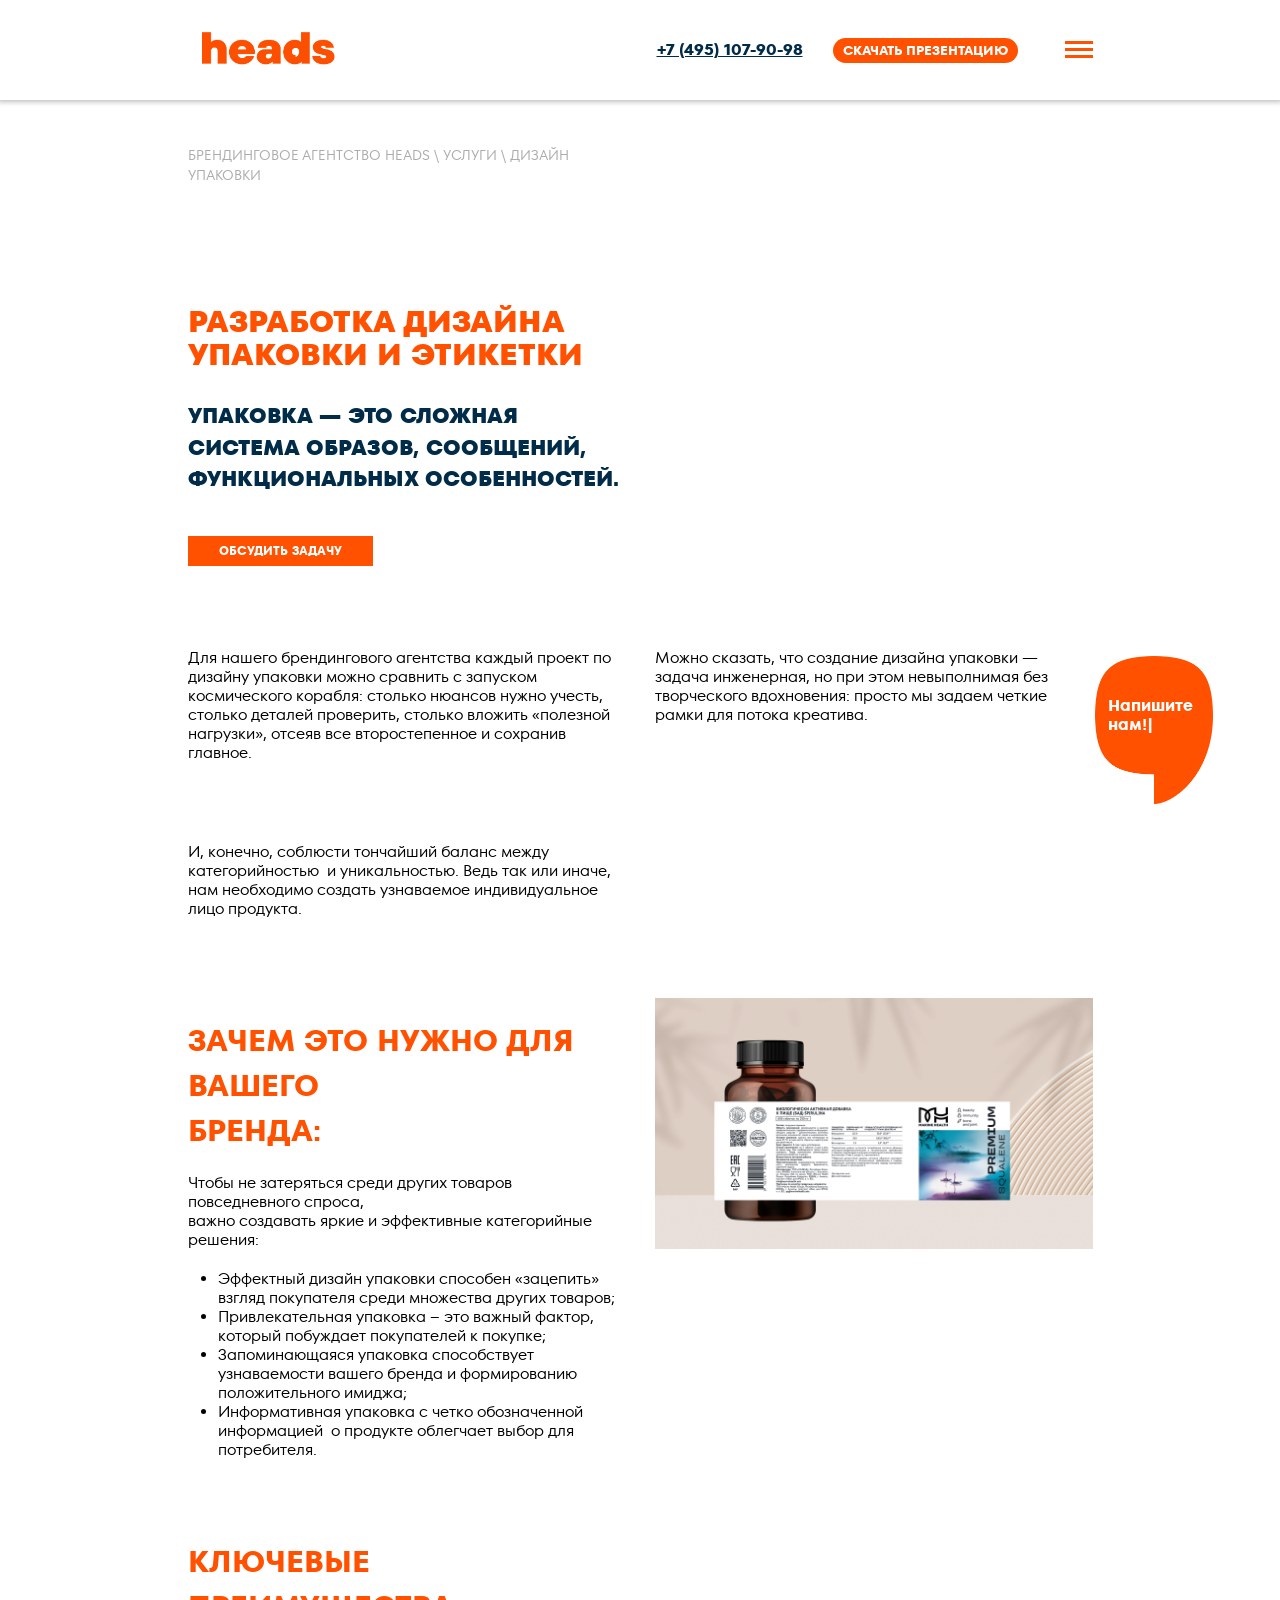
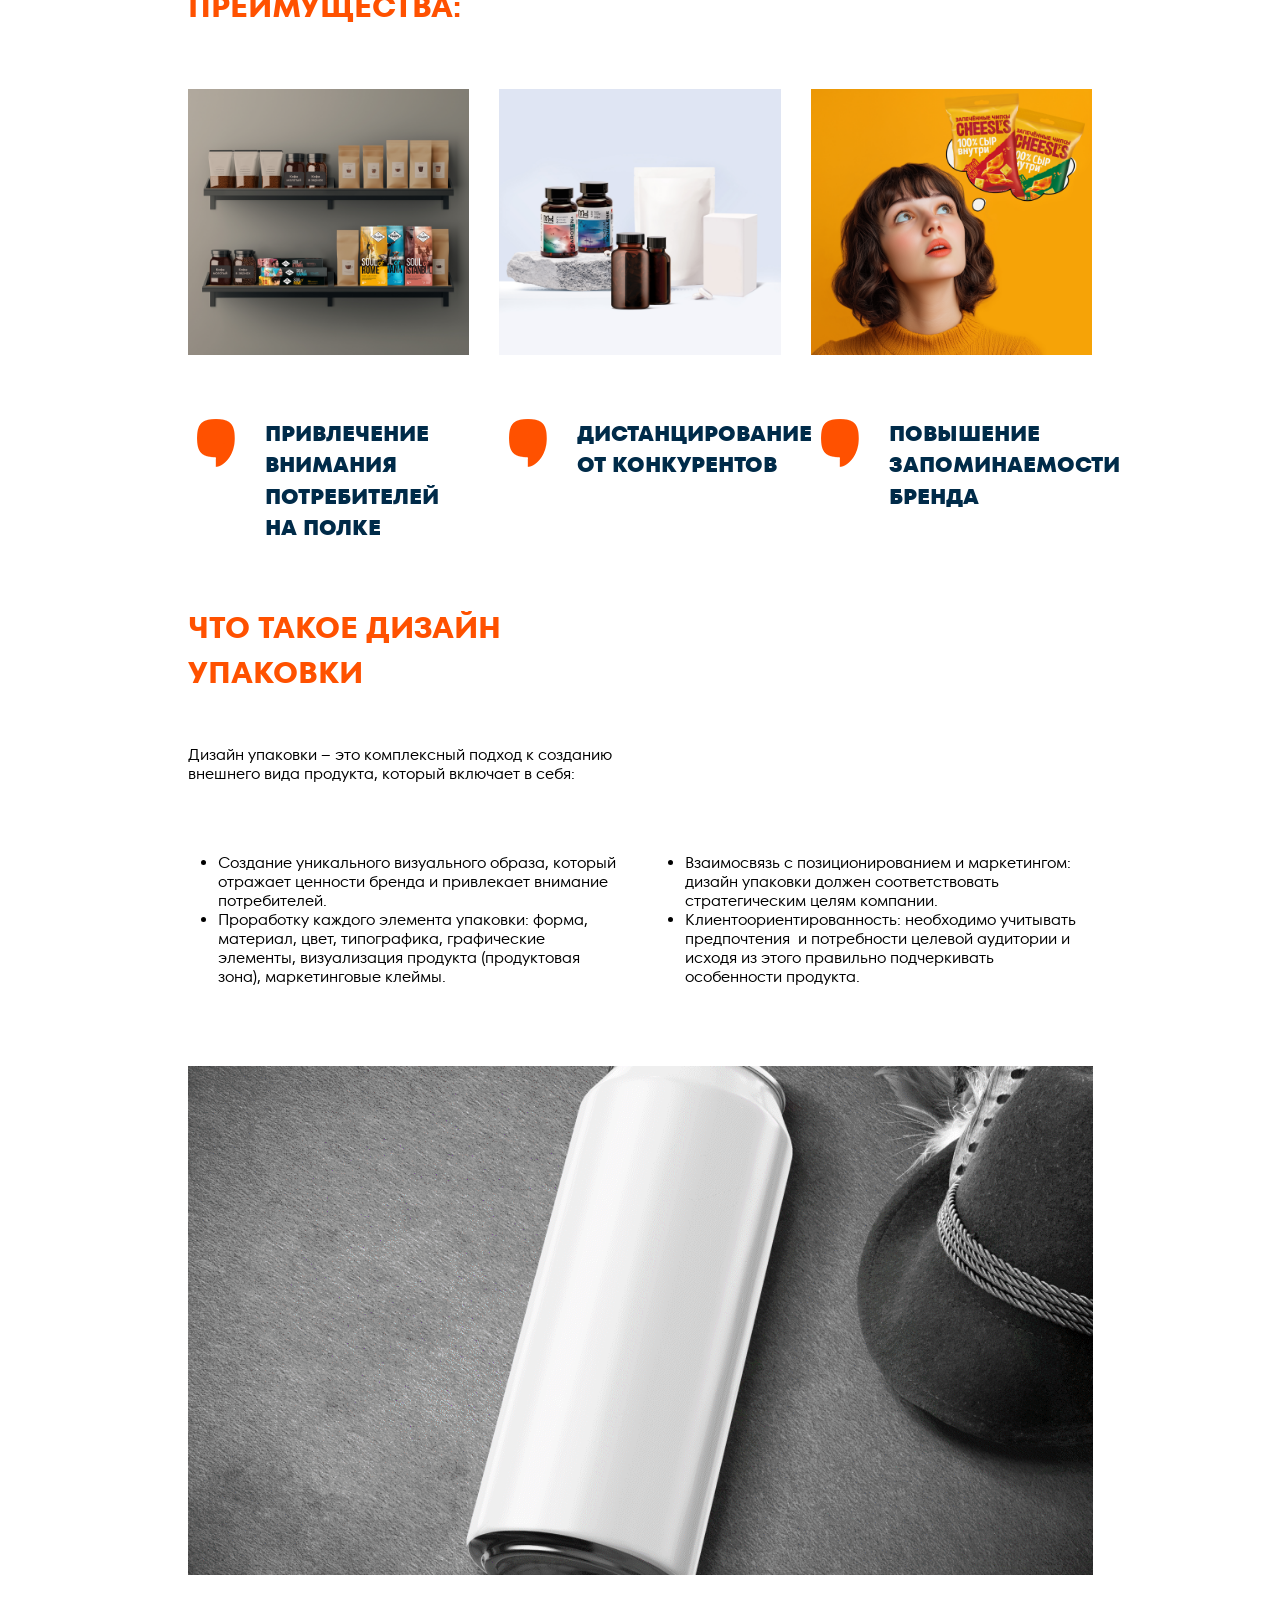
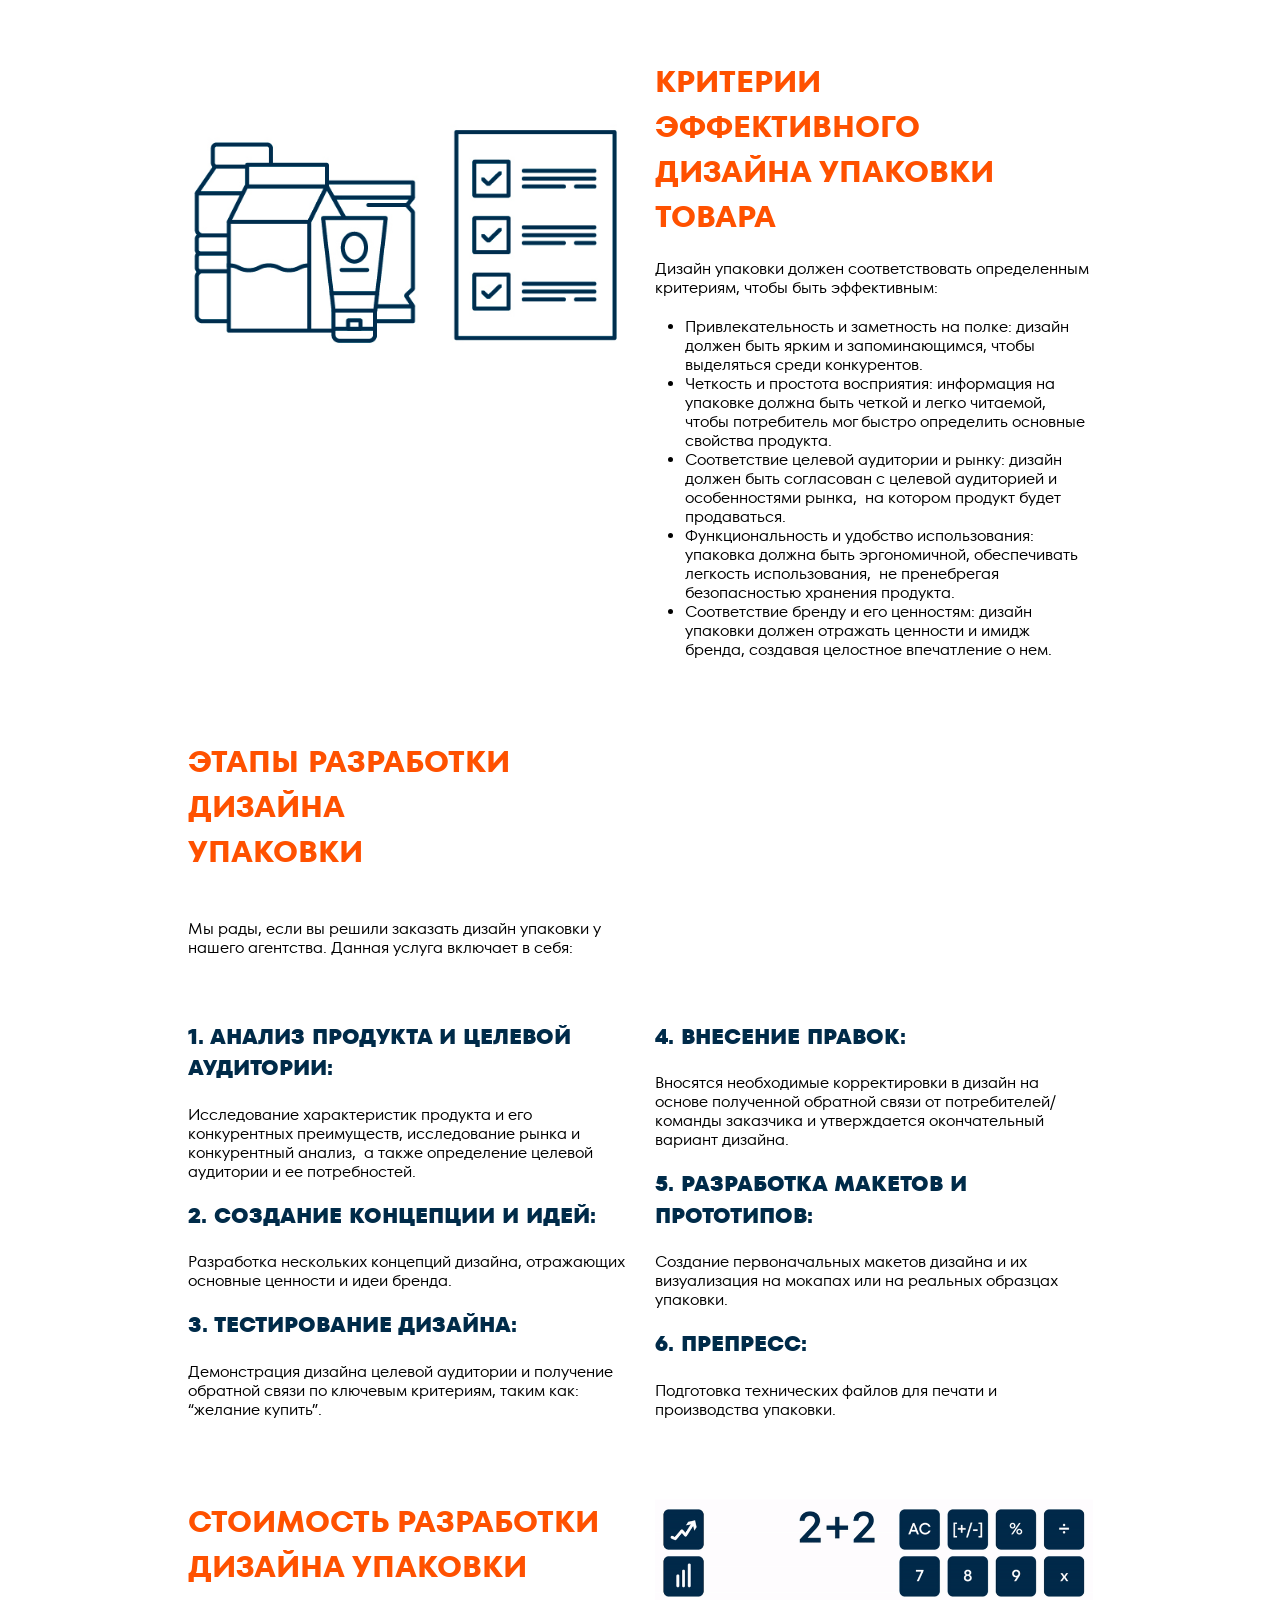
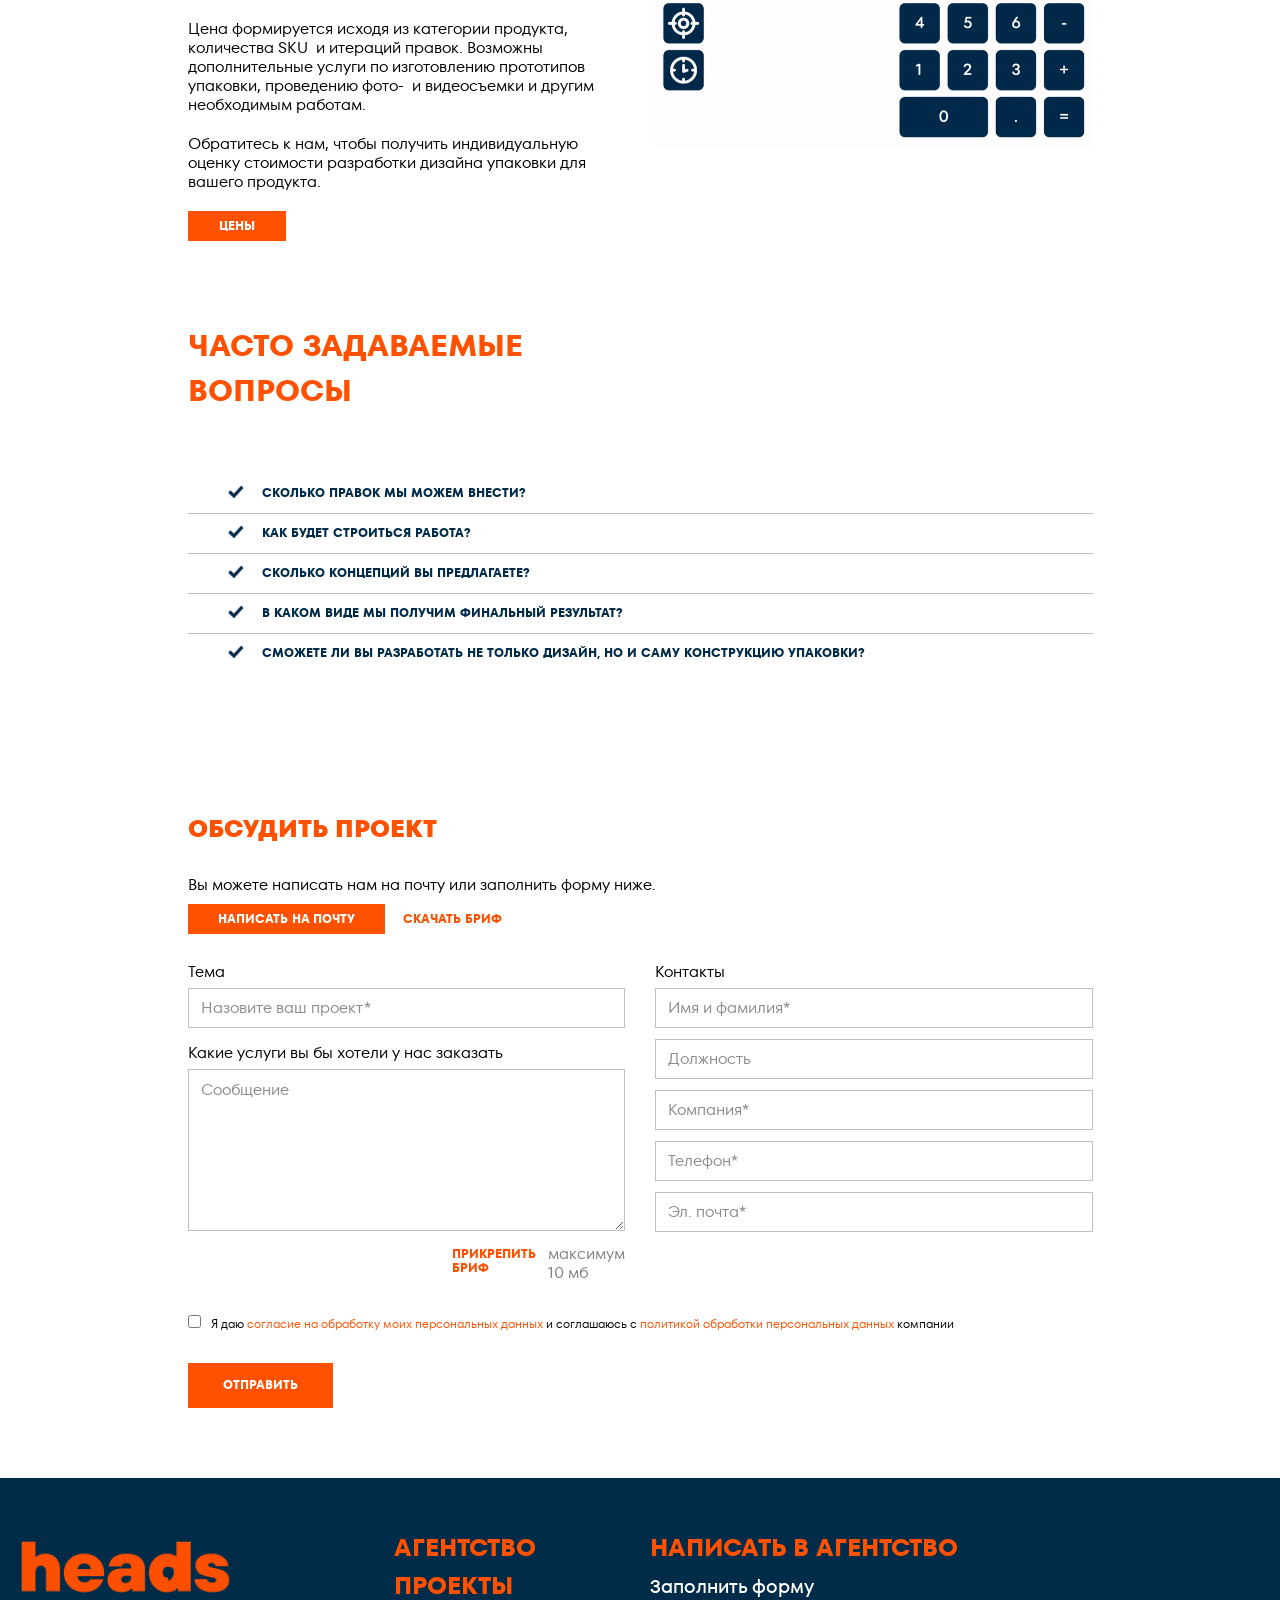
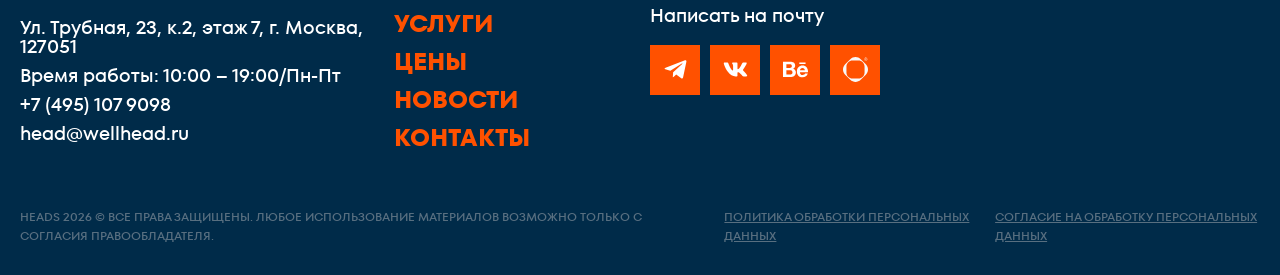
==== commit ac88c7f5: "S04 05a: enable branch QA and bind the review text fields" ====
--- a/dizajn-upakovki/index.html
+++ b/dizajn-upakovki/index.html
@@ -8,13 +8,13 @@
 
 
 	<!-- This site is optimized with the Yoast SEO Premium plugin v26.1 (Yoast SEO v28.4) - https://yoast.com/product/yoast-seo-premium-wordpress/ -->
-	<title>Дизайн упаковки, заказать разработку дизайна упаковки товара в Москве — Брендинговое агентство Heads</title>
-	<meta name="description" content="Разработка дизайна упаковки и этикетки, заказать услугу в брендинговом агентстве Heads. 🔶 Создаём эффективные решения для брендов. ✅ Индивидуальный подход. ⚡ Прозрачность на всех этапах.">
+	<title data-heads-text-id="HEADS-S04-SEO-01">Дизайн упаковки, заказать разработку дизайна упаковки товара в Москве — Брендинговое агентство Heads</title>
+	<meta name="description" content="Разработка дизайна упаковки и этикетки, заказать услугу в брендинговом агентстве Heads. 🔶 Создаём эффективные решения для брендов. ✅ Индивидуальный подход. ⚡ Прозрачность на всех этапах." data-heads-text-id="HEADS-S04-SEO-02">
 	<link rel="canonical" href="https://wellhead.ru/services/dizajn-upakovki/">
 	<meta property="og:locale" content="ru_RU">
 	<meta property="og:type" content="article">
-	<meta property="og:title" content="Дизайн упаковки">
-	<meta property="og:description" content="Разработка дизайна упаковки и этикетки, заказать услугу в брендинговом агентстве Heads. 🔶 Создаём эффективные решения для брендов. ✅ Индивидуальный подход. ⚡ Прозрачность на всех этапах.">
+	<meta property="og:title" content="Дизайн упаковки" data-heads-text-id="HEADS-S04-SEO-03">
+	<meta property="og:description" content="Разработка дизайна упаковки и этикетки, заказать услугу в брендинговом агентстве Heads. 🔶 Создаём эффективные решения для брендов. ✅ Индивидуальный подход. ⚡ Прозрачность на всех этапах." data-heads-text-id="HEADS-S04-SEO-04">
 	<meta property="og:url" content="https://wellhead.ru/services/dizajn-upakovki/">
 	<meta property="og:site_name" content="Брендинговое агентство Heads">
 	<meta property="article:publisher" content="https://www.facebook.com/wellhead.agency/">
@@ -356,36 +356,36 @@
 <article id="single-blocks" class="single-page-article wpex-clr">
 
 	
-<div class="single-content single-page-content entry clr"><div class="wpb-content-wrapper"><div class="vc_row wpb_row vc_row-fluid vc_custom_1730794386132 hidden-phone"><div class="wpb_column vc_column_container vc_col-sm-6"><div class="vc_column-inner"><div class="wpb_wrapper"><nav class="vcex-breadcrumbs hidden-phone" style="font-family:TT Fors Regular;"><span><span><a href="https://wellhead.ru/">Брендинговое агентство Heads</a></span> \ <span><a href="https://wellhead.ru/services/">Услуги</a></span> \ <span class="breadcrumb_last" aria-current="page">Дизайн упаковки</span></span></nav><div class="vcex-spacing hidden-phone" style="height:120px"></div><h1 class="vcex-module vcex-heading vcex-heading-plain" data-wpex-rcss="{&quot;font-size&quot;:{&quot;d&quot;:&quot;30px&quot;,&quot;tl&quot;:&quot;25px&quot;,&quot;tp&quot;:&quot;21px&quot;,&quot;pl&quot;:&quot;19px&quot;,&quot;pp&quot;:&quot;19px&quot;}}" style="text-align:left;line-height:33px;"><span class="vcex-heading-inner clr">Разработка дизайна<br>
-упаковки и этикетки</span></h1><div class="vcex-spacing hidden-phone" style="height:30px"></div><div class="vcex-module vcex-heading vcex-heading-plain" data-wpex-rcss="{&quot;font-size&quot;:{&quot;d&quot;:&quot;21px&quot;,&quot;tl&quot;:&quot;21px&quot;,&quot;tp&quot;:&quot;21px&quot;,&quot;pl&quot;:&quot;12px&quot;,&quot;pp&quot;:&quot;12px&quot;}}" style="color:#002b49;font-family:TT Fors Extrabold;line-height:1.5;"><span class="vcex-heading-inner clr">Упаковка — это сложная<br>
+<div class="single-content single-page-content entry clr"><div class="wpb-content-wrapper"><div class="vc_row wpb_row vc_row-fluid vc_custom_1730794386132 hidden-phone"><div class="wpb_column vc_column_container vc_col-sm-6"><div class="vc_column-inner"><div class="wpb_wrapper"><nav class="vcex-breadcrumbs hidden-phone" style="font-family:TT Fors Regular;"><span><span><a href="https://wellhead.ru/" data-heads-text-id="HEADS-S04-0001">Брендинговое агентство Heads</a></span> \ <span><a href="https://wellhead.ru/services/" data-heads-text-id="HEADS-S04-0002">Услуги</a></span> \ <span class="breadcrumb_last" aria-current="page" data-heads-text-id="HEADS-S04-0003">Дизайн упаковки</span></span></nav><div class="vcex-spacing hidden-phone" style="height:120px"></div><h1 class="vcex-module vcex-heading vcex-heading-plain" data-wpex-rcss="{&quot;font-size&quot;:{&quot;d&quot;:&quot;30px&quot;,&quot;tl&quot;:&quot;25px&quot;,&quot;tp&quot;:&quot;21px&quot;,&quot;pl&quot;:&quot;19px&quot;,&quot;pp&quot;:&quot;19px&quot;}}" style="text-align:left;line-height:33px;" data-heads-text-id="HEADS-S04-0004"><span class="vcex-heading-inner clr">Разработка дизайна<br>
+упаковки и этикетки</span></h1><div class="vcex-spacing hidden-phone" style="height:30px"></div><div class="vcex-module vcex-heading vcex-heading-plain" data-wpex-rcss="{&quot;font-size&quot;:{&quot;d&quot;:&quot;21px&quot;,&quot;tl&quot;:&quot;21px&quot;,&quot;tp&quot;:&quot;21px&quot;,&quot;pl&quot;:&quot;12px&quot;,&quot;pp&quot;:&quot;12px&quot;}}" style="color:#002b49;font-family:TT Fors Extrabold;line-height:1.5;" data-heads-text-id="HEADS-S04-0005"><span class="vcex-heading-inner clr">Упаковка — это сложная<br>
 система образов, сообщений,<br>
-функциональных особенностей.</span></div><div class="vcex-spacing hidden-phone" style="height:40px"></div><div class="vc_btn3-container  toBtn vc_btn3-right vc_do_btn"><a style="background-color:#ff5100; color:#ffffff;" class="vc_general vc_btn3 vc_btn3-size-md vc_btn3-shape-square vc_btn3-style-custom" href="#discussthetask" title="Обсудить задачу">ОБСУДИТЬ ЗАДАЧУ</a></div></div></div></div><div class="wpb_column vc_column_container vc_col-sm-6 hidden" id="completed-works"><div class="vc_column-inner"><div class="wpb_wrapper"><div class="vcex-image vcex-module vcex-clr textleft"><span class="vcex-image-inner"><img fetchpriority="high" decoding="async" src="assets/a370c727ba-gif_package_design_01.gif" alt="Gif Package Design 01" data-no-retina="" width="1920" height="1080"></span></div></div></div></div></div><div class="vc_row wpb_row vc_row-fluid vc_custom_1730794392124 hidden-phone"><div class="wpb_column vc_column_container vc_col-sm-6"><div class="vc_column-inner"><div class="wpb_wrapper">
+функциональных особенностей.</span></div><div class="vcex-spacing hidden-phone" style="height:40px"></div><div class="vc_btn3-container  toBtn vc_btn3-right vc_do_btn"><a style="background-color:#ff5100; color:#ffffff;" class="vc_general vc_btn3 vc_btn3-size-md vc_btn3-shape-square vc_btn3-style-custom" href="#discussthetask" title="Обсудить задачу" data-heads-text-id="HEADS-S04-0006">ОБСУДИТЬ ЗАДАЧУ</a></div></div></div></div><div class="wpb_column vc_column_container vc_col-sm-6 hidden" id="completed-works"><div class="vc_column-inner"><div class="wpb_wrapper"><div class="vcex-image vcex-module vcex-clr textleft"><span class="vcex-image-inner"><img fetchpriority="high" decoding="async" src="assets/a370c727ba-gif_package_design_01.gif" alt="Gif Package Design 01" data-no-retina="" width="1920" height="1080" data-heads-text-id="HEADS-S04-0007"></span></div></div></div></div></div><div class="vc_row wpb_row vc_row-fluid vc_custom_1730794392124 hidden-phone"><div class="wpb_column vc_column_container vc_col-sm-6"><div class="vc_column-inner"><div class="wpb_wrapper">
 	<div style="text-align:left;" class="wpb_text_column wpb_content_element vc_custom_1732191908052">
 		<div class="wpb_wrapper">
-			<p>Для нашего брендингового агентства каждый проект по дизайну упаковки можно сравнить с запуском космического корабля: столько нюансов нужно учесть, столько деталей проверить, столько вложить «полезной нагрузки», отсеяв все второстепенное и сохранив главное.</p>
+			<p data-heads-text-id="HEADS-S04-0008">Для нашего брендингового агентства каждый проект по дизайну упаковки можно сравнить с запуском космического корабля: столько нюансов нужно учесть, столько деталей проверить, столько вложить «полезной нагрузки», отсеяв все второстепенное и сохранив главное.</p>
 
 		</div>
 	</div>
 </div></div></div><div class="wpb_column vc_column_container vc_col-sm-6"><div class="vc_column-inner"><div class="wpb_wrapper">
 	<div style="text-align:left;" class="wpb_text_column wpb_content_element vc_custom_1732191918282">
 		<div class="wpb_wrapper">
-			<p>Можно сказать, что создание дизайна упаковки — задача инженерная, но при этом невыполнимая без творческого вдохновения: просто мы задаем четкие рамки для потока креатива.</p>
+			<p data-heads-text-id="HEADS-S04-0009">Можно сказать, что создание дизайна упаковки — задача инженерная, но при этом невыполнимая без творческого вдохновения: просто мы задаем четкие рамки для потока креатива.</p>
 
 		</div>
 	</div>
 </div></div></div></div><div class="vc_row wpb_row vc_row-fluid vc_custom_1730794392124 hidden-phone"><div class="wpb_column vc_column_container vc_col-sm-6"><div class="vc_column-inner"><div class="wpb_wrapper">
 	<div style="text-align:left;" class="wpb_text_column wpb_content_element vc_custom_1732191929074">
 		<div class="wpb_wrapper">
-			<p>И, конечно, соблюсти тончайший баланс между категорийностью  +			<p data-heads-text-id="HEADS-S04-0010">И, конечно, соблюсти тончайший баланс между категорийностью   и уникальностью. Ведь так или иначе, нам необходимо создать узнаваемое индивидуальное лицо продукта.</p>
 
 		</div>
 	</div>
-</div></div></div></div><div class="vc_row wpb_row vc_row-fluid vc_custom_1730794410867 hidden-phone"><div class="wpb_column vc_column_container vc_col-sm-6"><div class="vc_column-inner"><div class="wpb_wrapper"><h2 class="vcex-module vcex-heading vcex-heading-plain vc_custom_1732193219701" data-wpex-rcss="{&quot;font-size&quot;:{&quot;d&quot;:&quot;30px&quot;,&quot;tl&quot;:&quot;25px&quot;,&quot;tp&quot;:&quot;21px&quot;,&quot;pl&quot;:&quot;19px&quot;,&quot;pp&quot;:&quot;19px&quot;}}" style="font-family:TT Fors Bold;"><span class="vcex-heading-inner clr">Зачем это нужно для вашего<br>
+</div></div></div></div><div class="vc_row wpb_row vc_row-fluid vc_custom_1730794410867 hidden-phone"><div class="wpb_column vc_column_container vc_col-sm-6"><div class="vc_column-inner"><div class="wpb_wrapper"><h2 class="vcex-module vcex-heading vcex-heading-plain vc_custom_1732193219701" data-wpex-rcss="{&quot;font-size&quot;:{&quot;d&quot;:&quot;30px&quot;,&quot;tl&quot;:&quot;25px&quot;,&quot;tp&quot;:&quot;21px&quot;,&quot;pl&quot;:&quot;19px&quot;,&quot;pp&quot;:&quot;19px&quot;}}" style="font-family:TT Fors Bold;" data-heads-text-id="HEADS-S04-0011"><span class="vcex-heading-inner clr">Зачем это нужно для вашего<br>
 бренда:</span></h2><div class="vcex-spacing hidden-phone" style="height:20px"></div>
 	<div style="text-align:left;" class="wpb_text_column wpb_content_element vc_custom_1732193228515">
 		<div class="wpb_wrapper">
-			<p>Чтобы не затеряться среди других товаров повседневного спроса,<br>
+			<p data-heads-text-id="HEADS-S04-0012">Чтобы не затеряться среди других товаров повседневного спроса,<br>
 важно создавать яркие и эффективные категорийные решения:</p>
 
 		</div>
@@ -394,22 +394,22 @@
 	<div style="text-align:left;" class="wpb_text_column wpb_content_element vc_custom_1732192007978">
 		<div class="wpb_wrapper">
 			<ul>
-<li>Эффектный дизайн упаковки способен «зацепить» взгляд покупателя среди множества других товаров;</li>
-<li>Привлекательная упаковка – это важный фактор, который побуждает покупателей к покупке;</li>
-<li>Запоминающаяся упаковка способствует узнаваемости вашего бренда и формированию положительного имиджа;</li>
-<li>Информативная упаковка с четко обозначенной информацией  +<li data-heads-text-id="HEADS-S04-0013">Эффектный дизайн упаковки способен «зацепить» взгляд покупателя среди множества других товаров;</li>
+<li data-heads-text-id="HEADS-S04-0014">Привлекательная упаковка – это важный фактор, который побуждает покупателей к покупке;</li>
+<li data-heads-text-id="HEADS-S04-0015">Запоминающаяся упаковка способствует узнаваемости вашего бренда и формированию положительного имиджа;</li>
+<li data-heads-text-id="HEADS-S04-0016">Информативная упаковка с четко обозначенной информацией   о продукте облегчает выбор для потребителя.</li>
 </ul>
 
 		</div>
 	</div>
-</div></div></div><div class="wpb_column vc_column_container vc_col-sm-6"><div class="vc_column-inner"><div class="wpb_wrapper"><div class="vcex-image vcex-module vcex-clr textleft"><span class="vcex-image-inner"><img decoding="async" src="assets/5e2584bb95-package_design_02.gif" alt="Package Design 02" data-no-retina="" width="1776" height="1020"></span></div></div></div></div></div><div class="vc_row wpb_row vc_row-fluid vc_custom_1730794473755 hidden-phone"><div class="wpb_column vc_column_container vc_col-sm-6"><div class="vc_column-inner"><div class="wpb_wrapper"><h2 class="vcex-module vcex-heading vcex-heading-plain" data-wpex-rcss="{&quot;font-size&quot;:{&quot;d&quot;:&quot;30px&quot;,&quot;tl&quot;:&quot;25px&quot;,&quot;tp&quot;:&quot;21px&quot;,&quot;pl&quot;:&quot;19px&quot;,&quot;pp&quot;:&quot;19px&quot;}}" style="font-family:TT Fors Bold;"><span class="vcex-heading-inner clr">Ключевые преимущества:</span></h2></div></div></div><div class="wpb_column vc_column_container vc_col-sm-6"><div class="vc_column-inner"><div class="wpb_wrapper"></div></div></div></div><div class="vc_row wpb_row vc_row-fluid vc_custom_1730794410867 hidden-phone"><div class="wpb_column vc_column_container vc_col-sm-4"><div class="vc_column-inner"><div class="wpb_wrapper"><div class="vcex-image vcex-module vcex-clr textleft"><span class="vcex-image-inner"><img loading="lazy" decoding="async" src="assets/4364d57998-image_2024-11-21_17-19-04.png" alt="Image 2024 11 21 17 19 04" data-no-retina="" width="720" height="680"></span></div></div></div></div><div class="wpb_column vc_column_container vc_col-sm-4"><div class="vc_column-inner"><div class="wpb_wrapper"><div class="vcex-image vcex-module vcex-clr textleft"><span class="vcex-image-inner"><img loading="lazy" decoding="async" src="assets/00eaaa7a9b-image_2024-11-21_17-19-12.png" alt="Image 2024 11 21 17 19 12" data-no-retina="" width="720" height="680"></span></div></div></div></div><div class="wpb_column vc_column_container vc_col-sm-4"><div class="vc_column-inner"><div class="wpb_wrapper"><div class="vcex-image vcex-module vcex-clr textleft"><span class="vcex-image-inner"><img loading="lazy" decoding="async" src="assets/2628adb50f-image_2024-11-21_17-19-19.png" alt="Image 2024 11 21 17 19 19" data-no-retina="" width="720" height="680"></span></div></div></div></div></div><div class="vc_row wpb_row vc_row-fluid vc_custom_1730290887506 hidden-phone"><div class="wpb_column vc_column_container vc_col-sm-1"><div class="vc_column-inner"><div class="wpb_wrapper"><div class="vcex-image vcex-module vcex-clr textright"><span class="vcex-image-inner"><img loading="lazy" decoding="async" src="../strategija-i-pozicionirovanie/assets/7ab01cfb96-5345.png" alt="5345" data-no-retina="" width="38" height="48"></span></div></div></div></div><div class="wpb_column vc_column_container vc_col-sm-3"><div class="vc_column-inner"><div class="wpb_wrapper"><div class="vcex-module vcex-heading vcex-heading-plain" data-wpex-rcss="{&quot;font-size&quot;:{&quot;d&quot;:&quot;21px&quot;,&quot;tl&quot;:&quot;21px&quot;,&quot;tp&quot;:&quot;21px&quot;,&quot;pl&quot;:&quot;12px&quot;,&quot;pp&quot;:&quot;12px&quot;}}" style="color:#002b49;font-family:TT Fors Extrabold;line-height:1.5;"><span class="vcex-heading-inner clr">Привлечение внимания<br>
-потребителей на полке</span></div></div></div></div><div class="wpb_column vc_column_container vc_col-sm-1"><div class="vc_column-inner"><div class="wpb_wrapper"><div class="vcex-image vcex-module vcex-clr textright"><span class="vcex-image-inner"><img loading="lazy" decoding="async" src="../strategija-i-pozicionirovanie/assets/7ab01cfb96-5345.png" alt="5345" data-no-retina="" width="38" height="48"></span></div></div></div></div><div class="wpb_column vc_column_container vc_col-sm-3"><div class="vc_column-inner"><div class="wpb_wrapper"><div class="vcex-module vcex-heading vcex-heading-plain" data-wpex-rcss="{&quot;font-size&quot;:{&quot;d&quot;:&quot;21px&quot;,&quot;tl&quot;:&quot;21px&quot;,&quot;tp&quot;:&quot;21px&quot;,&quot;pl&quot;:&quot;12px&quot;,&quot;pp&quot;:&quot;12px&quot;}}" style="color:#002b49;font-family:TT Fors Extrabold;line-height:1.5;"><span class="vcex-heading-inner clr">дистанцирование<br>
-от конкурентов</span></div></div></div></div><div class="wpb_column vc_column_container vc_col-sm-1"><div class="vc_column-inner"><div class="wpb_wrapper"><div class="vcex-image vcex-module vcex-clr textright"><span class="vcex-image-inner"><img loading="lazy" decoding="async" src="../strategija-i-pozicionirovanie/assets/7ab01cfb96-5345.png" alt="5345" data-no-retina="" width="38" height="48"></span></div></div></div></div><div class="wpb_column vc_column_container vc_col-sm-3"><div class="vc_column-inner"><div class="wpb_wrapper"><div class="vcex-module vcex-heading vcex-heading-plain" data-wpex-rcss="{&quot;font-size&quot;:{&quot;d&quot;:&quot;21px&quot;,&quot;tl&quot;:&quot;21px&quot;,&quot;tp&quot;:&quot;21px&quot;,&quot;pl&quot;:&quot;12px&quot;,&quot;pp&quot;:&quot;12px&quot;}}" style="color:#002b49;font-family:TT Fors Extrabold;line-height:1.5;"><span class="vcex-heading-inner clr">Повышение<br>
-запоминаемости бренда</span></div></div></div></div></div><div class="vc_row wpb_row vc_row-fluid vc_custom_1732193356437 hidden-phone"><div class="wpb_column vc_column_container vc_col-sm-6"><div class="vc_column-inner"><div class="wpb_wrapper"><h2 class="vcex-module vcex-heading vcex-heading-plain" data-wpex-rcss="{&quot;font-size&quot;:{&quot;d&quot;:&quot;30px&quot;,&quot;tl&quot;:&quot;25px&quot;,&quot;tp&quot;:&quot;21px&quot;,&quot;pl&quot;:&quot;19px&quot;,&quot;pp&quot;:&quot;19px&quot;}}" style="font-family:TT Fors Bold;"><span class="vcex-heading-inner clr">Что такое дизайн упаковки</span></h2></div></div></div><div class="wpb_column vc_column_container vc_col-sm-6"><div class="vc_column-inner"><div class="wpb_wrapper"></div></div></div></div><div class="vc_row wpb_row vc_row-fluid vc_custom_1732193356437 hidden-phone"><div class="wpb_column vc_column_container vc_col-sm-6"><div class="vc_column-inner"><div class="wpb_wrapper">
+</div></div></div><div class="wpb_column vc_column_container vc_col-sm-6"><div class="vc_column-inner"><div class="wpb_wrapper"><div class="vcex-image vcex-module vcex-clr textleft"><span class="vcex-image-inner"><img decoding="async" src="assets/5e2584bb95-package_design_02.gif" alt="Package Design 02" data-no-retina="" width="1776" height="1020" data-heads-text-id="HEADS-S04-0017"></span></div></div></div></div></div><div class="vc_row wpb_row vc_row-fluid vc_custom_1730794473755 hidden-phone"><div class="wpb_column vc_column_container vc_col-sm-6"><div class="vc_column-inner"><div class="wpb_wrapper"><h2 class="vcex-module vcex-heading vcex-heading-plain" data-wpex-rcss="{&quot;font-size&quot;:{&quot;d&quot;:&quot;30px&quot;,&quot;tl&quot;:&quot;25px&quot;,&quot;tp&quot;:&quot;21px&quot;,&quot;pl&quot;:&quot;19px&quot;,&quot;pp&quot;:&quot;19px&quot;}}" style="font-family:TT Fors Bold;" data-heads-text-id="HEADS-S04-0018"><span class="vcex-heading-inner clr">Ключевые преимущества:</span></h2></div></div></div><div class="wpb_column vc_column_container vc_col-sm-6"><div class="vc_column-inner"><div class="wpb_wrapper"></div></div></div></div><div class="vc_row wpb_row vc_row-fluid vc_custom_1730794410867 hidden-phone"><div class="wpb_column vc_column_container vc_col-sm-4"><div class="vc_column-inner"><div class="wpb_wrapper"><div class="vcex-image vcex-module vcex-clr textleft"><span class="vcex-image-inner"><img loading="lazy" decoding="async" src="assets/4364d57998-image_2024-11-21_17-19-04.png" alt="Image 2024 11 21 17 19 04" data-no-retina="" width="720" height="680" data-heads-text-id="HEADS-S04-0019"></span></div></div></div></div><div class="wpb_column vc_column_container vc_col-sm-4"><div class="vc_column-inner"><div class="wpb_wrapper"><div class="vcex-image vcex-module vcex-clr textleft"><span class="vcex-image-inner"><img loading="lazy" decoding="async" src="assets/00eaaa7a9b-image_2024-11-21_17-19-12.png" alt="Image 2024 11 21 17 19 12" data-no-retina="" width="720" height="680" data-heads-text-id="HEADS-S04-0020"></span></div></div></div></div><div class="wpb_column vc_column_container vc_col-sm-4"><div class="vc_column-inner"><div class="wpb_wrapper"><div class="vcex-image vcex-module vcex-clr textleft"><span class="vcex-image-inner"><img loading="lazy" decoding="async" src="assets/2628adb50f-image_2024-11-21_17-19-19.png" alt="Image 2024 11 21 17 19 19" data-no-retina="" width="720" height="680" data-heads-text-id="HEADS-S04-0021"></span></div></div></div></div></div><div class="vc_row wpb_row vc_row-fluid vc_custom_1730290887506 hidden-phone"><div class="wpb_column vc_column_container vc_col-sm-1"><div class="vc_column-inner"><div class="wpb_wrapper"><div class="vcex-image vcex-module vcex-clr textright"><span class="vcex-image-inner"><img loading="lazy" decoding="async" src="../strategija-i-pozicionirovanie/assets/7ab01cfb96-5345.png" alt="5345" data-no-retina="" width="38" height="48" data-heads-text-id="HEADS-S04-0022"></span></div></div></div></div><div class="wpb_column vc_column_container vc_col-sm-3"><div class="vc_column-inner"><div class="wpb_wrapper"><div class="vcex-module vcex-heading vcex-heading-plain" data-wpex-rcss="{&quot;font-size&quot;:{&quot;d&quot;:&quot;21px&quot;,&quot;tl&quot;:&quot;21px&quot;,&quot;tp&quot;:&quot;21px&quot;,&quot;pl&quot;:&quot;12px&quot;,&quot;pp&quot;:&quot;12px&quot;}}" style="color:#002b49;font-family:TT Fors Extrabold;line-height:1.5;" data-heads-text-id="HEADS-S04-0023"><span class="vcex-heading-inner clr">Привлечение внимания<br>
+потребителей на полке</span></div></div></div></div><div class="wpb_column vc_column_container vc_col-sm-1"><div class="vc_column-inner"><div class="wpb_wrapper"><div class="vcex-image vcex-module vcex-clr textright"><span class="vcex-image-inner"><img loading="lazy" decoding="async" src="../strategija-i-pozicionirovanie/assets/7ab01cfb96-5345.png" alt="5345" data-no-retina="" width="38" height="48" data-heads-text-id="HEADS-S04-0022"></span></div></div></div></div><div class="wpb_column vc_column_container vc_col-sm-3"><div class="vc_column-inner"><div class="wpb_wrapper"><div class="vcex-module vcex-heading vcex-heading-plain" data-wpex-rcss="{&quot;font-size&quot;:{&quot;d&quot;:&quot;21px&quot;,&quot;tl&quot;:&quot;21px&quot;,&quot;tp&quot;:&quot;21px&quot;,&quot;pl&quot;:&quot;12px&quot;,&quot;pp&quot;:&quot;12px&quot;}}" style="color:#002b49;font-family:TT Fors Extrabold;line-height:1.5;" data-heads-text-id="HEADS-S04-0024"><span class="vcex-heading-inner clr">дистанцирование<br>
+от конкурентов</span></div></div></div></div><div class="wpb_column vc_column_container vc_col-sm-1"><div class="vc_column-inner"><div class="wpb_wrapper"><div class="vcex-image vcex-module vcex-clr textright"><span class="vcex-image-inner"><img loading="lazy" decoding="async" src="../strategija-i-pozicionirovanie/assets/7ab01cfb96-5345.png" alt="5345" data-no-retina="" width="38" height="48" data-heads-text-id="HEADS-S04-0022"></span></div></div></div></div><div class="wpb_column vc_column_container vc_col-sm-3"><div class="vc_column-inner"><div class="wpb_wrapper"><div class="vcex-module vcex-heading vcex-heading-plain" data-wpex-rcss="{&quot;font-size&quot;:{&quot;d&quot;:&quot;21px&quot;,&quot;tl&quot;:&quot;21px&quot;,&quot;tp&quot;:&quot;21px&quot;,&quot;pl&quot;:&quot;12px&quot;,&quot;pp&quot;:&quot;12px&quot;}}" style="color:#002b49;font-family:TT Fors Extrabold;line-height:1.5;" data-heads-text-id="HEADS-S04-0025"><span class="vcex-heading-inner clr">Повышение<br>
+запоминаемости бренда</span></div></div></div></div></div><div class="vc_row wpb_row vc_row-fluid vc_custom_1732193356437 hidden-phone"><div class="wpb_column vc_column_container vc_col-sm-6"><div class="vc_column-inner"><div class="wpb_wrapper"><h2 class="vcex-module vcex-heading vcex-heading-plain" data-wpex-rcss="{&quot;font-size&quot;:{&quot;d&quot;:&quot;30px&quot;,&quot;tl&quot;:&quot;25px&quot;,&quot;tp&quot;:&quot;21px&quot;,&quot;pl&quot;:&quot;19px&quot;,&quot;pp&quot;:&quot;19px&quot;}}" style="font-family:TT Fors Bold;" data-heads-text-id="HEADS-S04-0026"><span class="vcex-heading-inner clr">Что такое дизайн упаковки</span></h2></div></div></div><div class="wpb_column vc_column_container vc_col-sm-6"><div class="vc_column-inner"><div class="wpb_wrapper"></div></div></div></div><div class="vc_row wpb_row vc_row-fluid vc_custom_1732193356437 hidden-phone"><div class="wpb_column vc_column_container vc_col-sm-6"><div class="vc_column-inner"><div class="wpb_wrapper">
 	<div style="text-align:left;" class="wpb_text_column wpb_content_element vc_custom_1732192277650">
 		<div class="wpb_wrapper">
-			<p>Дизайн упаковки – это комплексный подход к созданию  +			<p data-heads-text-id="HEADS-S04-0027">Дизайн упаковки – это комплексный подход к созданию   внешнего вида продукта, который включает в себя:</p>
 
 		</div>
@@ -418,8 +418,8 @@
 	<div style="text-align:left;" class="wpb_text_column wpb_content_element vc_custom_1732192301707">
 		<div class="wpb_wrapper">
 			<ul>
-<li>Создание уникального визуального образа, который отражает ценности бренда и привлекает внимание потребителей.</li>
-<li>Проработку каждого элемента упаковки: форма, материал, цвет, типографика, графические элементы, визуализация продукта (продуктовая зона), маркетинговые клеймы.</li>
+<li data-heads-text-id="HEADS-S04-0028">Создание уникального визуального образа, который отражает ценности бренда и привлекает внимание потребителей.</li>
+<li data-heads-text-id="HEADS-S04-0029">Проработку каждого элемента упаковки: форма, материал, цвет, типографика, графические элементы, визуализация продукта (продуктовая зона), маркетинговые клеймы.</li>
 </ul>
 
 		</div>
@@ -428,18 +428,18 @@
 	<div style="text-align:left;" class="wpb_text_column wpb_content_element vc_custom_1732192314771">
 		<div class="wpb_wrapper">
 			<ul>
-<li>Взаимосвязь с позиционированием и маркетингом: дизайн упаковки должен соответствовать стратегическим целям компании.</li>
-<li>Клиентоориентированность: необходимо учитывать предпочтения  +<li data-heads-text-id="HEADS-S04-0030">Взаимосвязь с позиционированием и маркетингом: дизайн упаковки должен соответствовать стратегическим целям компании.</li>
+<li data-heads-text-id="HEADS-S04-0031">Клиентоориентированность: необходимо учитывать предпочтения   и потребности целевой аудитории и исходя из этого правильно подчеркивать особенности продукта.</li>
 </ul>
 
 		</div>
 	</div>
-</div></div></div></div><div class="vc_row wpb_row vc_row-fluid vc_custom_1730794410867 hidden-phone"><div class="wpb_column vc_column_container vc_col-sm-12"><div class="vc_column-inner"><div class="wpb_wrapper"><div class="vcex-image vcex-module vcex-clr textleft"><span class="vcex-image-inner"><img loading="lazy" decoding="async" src="assets/4a927481b5-package_design_04.gif" alt="Package Design 04" data-no-retina="" width="1080" height="608"></span></div></div></div></div></div><div class="vc_row wpb_row vc_row-fluid vc_custom_1730794410867 hidden-phone"><div class="wpb_column vc_column_container vc_col-sm-6"><div class="vc_column-inner"><div class="wpb_wrapper"><div class="vcex-spacing hidden-phone" style="height:60px"></div><div class="vcex-image vcex-module vcex-clr textleft"><span class="vcex-image-inner"><img loading="lazy" decoding="async" src="assets/334b9b5f39-image_2024-11-21_17-19-30.png" alt="Image 2024 11 21 17 19 30" data-no-retina="" width="1092" height="680"></span></div></div></div></div><div class="wpb_column vc_column_container vc_col-sm-6"><div class="vc_column-inner"><div class="wpb_wrapper"><h2 class="vcex-module vcex-heading vcex-heading-plain vc_custom_1732192513814" data-wpex-rcss="{&quot;font-size&quot;:{&quot;d&quot;:&quot;30px&quot;,&quot;tl&quot;:&quot;25px&quot;,&quot;tp&quot;:&quot;21px&quot;,&quot;pl&quot;:&quot;19px&quot;,&quot;pp&quot;:&quot;19px&quot;}}" style="font-family:TT Fors Bold;"><span class="vcex-heading-inner clr">Критерии эффективного<br>
+</div></div></div></div><div class="vc_row wpb_row vc_row-fluid vc_custom_1730794410867 hidden-phone"><div class="wpb_column vc_column_container vc_col-sm-12"><div class="vc_column-inner"><div class="wpb_wrapper"><div class="vcex-image vcex-module vcex-clr textleft"><span class="vcex-image-inner"><img loading="lazy" decoding="async" src="assets/4a927481b5-package_design_04.gif" alt="Package Design 04" data-no-retina="" width="1080" height="608" data-heads-text-id="HEADS-S04-0032"></span></div></div></div></div></div><div class="vc_row wpb_row vc_row-fluid vc_custom_1730794410867 hidden-phone"><div class="wpb_column vc_column_container vc_col-sm-6"><div class="vc_column-inner"><div class="wpb_wrapper"><div class="vcex-spacing hidden-phone" style="height:60px"></div><div class="vcex-image vcex-module vcex-clr textleft"><span class="vcex-image-inner"><img loading="lazy" decoding="async" src="assets/334b9b5f39-image_2024-11-21_17-19-30.png" alt="Image 2024 11 21 17 19 30" data-no-retina="" width="1092" height="680" data-heads-text-id="HEADS-S04-0033"></span></div></div></div></div><div class="wpb_column vc_column_container vc_col-sm-6"><div class="vc_column-inner"><div class="wpb_wrapper"><h2 class="vcex-module vcex-heading vcex-heading-plain vc_custom_1732192513814" data-wpex-rcss="{&quot;font-size&quot;:{&quot;d&quot;:&quot;30px&quot;,&quot;tl&quot;:&quot;25px&quot;,&quot;tp&quot;:&quot;21px&quot;,&quot;pl&quot;:&quot;19px&quot;,&quot;pp&quot;:&quot;19px&quot;}}" style="font-family:TT Fors Bold;" data-heads-text-id="HEADS-S04-0034"><span class="vcex-heading-inner clr">Критерии эффективного<br>
 дизайна упаковки товара</span></h2><div class="vcex-spacing hidden-phone" style="height:20px"></div>
 	<div style="text-align:left;" class="wpb_text_column wpb_content_element vc_custom_1732192518410">
 		<div class="wpb_wrapper">
-			<p>Дизайн упаковки должен соответствовать определенным критериям, чтобы быть эффективным:</p>
+			<p data-heads-text-id="HEADS-S04-0035">Дизайн упаковки должен соответствовать определенным критериям, чтобы быть эффективным:</p>
 
 		</div>
 	</div>
@@ -447,73 +447,73 @@
 	<div style="text-align:left;" class="wpb_text_column wpb_content_element vc_custom_1732192538321">
 		<div class="wpb_wrapper">
 			<ul>
-<li>Привлекательность и заметность на полке: дизайн должен быть ярким и запоминающимся, чтобы выделяться среди конкурентов.</li>
-<li>Четкость и простота восприятия: информация на упаковке должна быть четкой и легко читаемой, чтобы потребитель мог быстро определить основные свойства продукта.</li>
-<li>Соответствие целевой аудитории и рынку: дизайн должен быть согласован с целевой аудиторией и особенностями рынка,  +<li data-heads-text-id="HEADS-S04-0036">Привлекательность и заметность на полке: дизайн должен быть ярким и запоминающимся, чтобы выделяться среди конкурентов.</li>
+<li data-heads-text-id="HEADS-S04-0037">Четкость и простота восприятия: информация на упаковке должна быть четкой и легко читаемой, чтобы потребитель мог быстро определить основные свойства продукта.</li>
+<li data-heads-text-id="HEADS-S04-0038">Соответствие целевой аудитории и рынку: дизайн должен быть согласован с целевой аудиторией и особенностями рынка,   на котором продукт будет продаваться.</li>
-<li>Функциональность и удобство использования: упаковка должна быть эргономичной, обеспечивать легкость использования,  +<li data-heads-text-id="HEADS-S04-0039">Функциональность и удобство использования: упаковка должна быть эргономичной, обеспечивать легкость использования,   не пренебрегая безопасностью хранения продукта.</li>
-<li>Соответствие бренду и его ценностям: дизайн упаковки должен отражать ценности и имидж бренда, создавая целостное впечатление о нем.</li>
+<li data-heads-text-id="HEADS-S04-0040">Соответствие бренду и его ценностям: дизайн упаковки должен отражать ценности и имидж бренда, создавая целостное впечатление о нем.</li>
 </ul>
 
 		</div>
 	</div>
-</div></div></div></div><div class="vc_row wpb_row vc_row-fluid vc_custom_1732193461892 hidden-phone"><div class="wpb_column vc_column_container vc_col-sm-6"><div class="vc_column-inner"><div class="wpb_wrapper"><h2 class="vcex-module vcex-heading vcex-heading-plain" data-wpex-rcss="{&quot;font-size&quot;:{&quot;d&quot;:&quot;30px&quot;,&quot;tl&quot;:&quot;25px&quot;,&quot;tp&quot;:&quot;21px&quot;,&quot;pl&quot;:&quot;19px&quot;,&quot;pp&quot;:&quot;19px&quot;}}" style="font-family:TT Fors Bold;"><span class="vcex-heading-inner clr">Этапы разработки дизайна<br>
+</div></div></div></div><div class="vc_row wpb_row vc_row-fluid vc_custom_1732193461892 hidden-phone"><div class="wpb_column vc_column_container vc_col-sm-6"><div class="vc_column-inner"><div class="wpb_wrapper"><h2 class="vcex-module vcex-heading vcex-heading-plain" data-wpex-rcss="{&quot;font-size&quot;:{&quot;d&quot;:&quot;30px&quot;,&quot;tl&quot;:&quot;25px&quot;,&quot;tp&quot;:&quot;21px&quot;,&quot;pl&quot;:&quot;19px&quot;,&quot;pp&quot;:&quot;19px&quot;}}" style="font-family:TT Fors Bold;" data-heads-text-id="HEADS-S04-0041"><span class="vcex-heading-inner clr">Этапы разработки дизайна<br>
 упаковки</span></h2></div></div></div><div class="wpb_column vc_column_container vc_col-sm-6"><div class="vc_column-inner"><div class="wpb_wrapper"></div></div></div></div><div class="vc_row wpb_row vc_row-fluid vc_custom_1732193470013 hidden-phone"><div class="wpb_column vc_column_container vc_col-sm-6"><div class="vc_column-inner"><div class="wpb_wrapper">
 	<div style="text-align:left;" class="wpb_text_column wpb_content_element vc_custom_1732192611258">
 		<div class="wpb_wrapper">
-			<p>Мы рады, если вы решили заказать дизайн упаковки у нашего агентства. Данная услуга включает в себя:</p>
-
-		</div>
-	</div>
-</div></div></div></div><div class="vc_row wpb_row vc_row-fluid vc_custom_1730794392124 hidden-phone"><div class="wpb_column vc_column_container vc_col-sm-6"><div class="vc_column-inner"><div class="wpb_wrapper"><div class="vcex-module vcex-heading vcex-heading-plain" data-wpex-rcss="{&quot;font-size&quot;:{&quot;d&quot;:&quot;21px&quot;,&quot;tl&quot;:&quot;21px&quot;,&quot;tp&quot;:&quot;21px&quot;,&quot;pl&quot;:&quot;12px&quot;,&quot;pp&quot;:&quot;12px&quot;}}" style="color:#002b49;font-family:TT Fors Extrabold;line-height:1.5;"><span class="vcex-heading-inner clr">1. Анализ продукта и целевой аудитории:</span></div><div class="vcex-spacing hidden-phone" style="height:20px"></div>
+			<p data-heads-text-id="HEADS-S04-0042">Мы рады, если вы решили заказать дизайн упаковки у нашего агентства. Данная услуга включает в себя:</p>
+
+		</div>
+	</div>
+</div></div></div></div><div class="vc_row wpb_row vc_row-fluid vc_custom_1730794392124 hidden-phone"><div class="wpb_column vc_column_container vc_col-sm-6"><div class="vc_column-inner"><div class="wpb_wrapper"><div class="vcex-module vcex-heading vcex-heading-plain" data-wpex-rcss="{&quot;font-size&quot;:{&quot;d&quot;:&quot;21px&quot;,&quot;tl&quot;:&quot;21px&quot;,&quot;tp&quot;:&quot;21px&quot;,&quot;pl&quot;:&quot;12px&quot;,&quot;pp&quot;:&quot;12px&quot;}}" style="color:#002b49;font-family:TT Fors Extrabold;line-height:1.5;" data-heads-text-id="HEADS-S04-0043"><span class="vcex-heading-inner clr">1. Анализ продукта и целевой аудитории:</span></div><div class="vcex-spacing hidden-phone" style="height:20px"></div>
 	<div style="text-align:left;" class="wpb_text_column wpb_content_element vc_custom_1732192639086">
 		<div class="wpb_wrapper">
-			<p>Исследование характеристик продукта и его конкурентных преимуществ, исследование рынка и конкурентный анализ,  +			<p data-heads-text-id="HEADS-S04-0044">Исследование характеристик продукта и его конкурентных преимуществ, исследование рынка и конкурентный анализ,   а также определение целевой аудитории и ее потребностей.</p>
 
 		</div>
 	</div>
-<div class="vcex-module vcex-heading vcex-heading-plain" data-wpex-rcss="{&quot;font-size&quot;:{&quot;d&quot;:&quot;21px&quot;,&quot;tl&quot;:&quot;21px&quot;,&quot;tp&quot;:&quot;21px&quot;,&quot;pl&quot;:&quot;12px&quot;,&quot;pp&quot;:&quot;12px&quot;}}" style="color:#002b49;font-family:TT Fors Extrabold;line-height:1.5;"><span class="vcex-heading-inner clr">2. Создание концепции и идей:</span></div><div class="vcex-spacing hidden-phone" style="height:20px"></div>
+<div class="vcex-module vcex-heading vcex-heading-plain" data-wpex-rcss="{&quot;font-size&quot;:{&quot;d&quot;:&quot;21px&quot;,&quot;tl&quot;:&quot;21px&quot;,&quot;tp&quot;:&quot;21px&quot;,&quot;pl&quot;:&quot;12px&quot;,&quot;pp&quot;:&quot;12px&quot;}}" style="color:#002b49;font-family:TT Fors Extrabold;line-height:1.5;" data-heads-text-id="HEADS-S04-0045"><span class="vcex-heading-inner clr">2. Создание концепции и идей:</span></div><div class="vcex-spacing hidden-phone" style="height:20px"></div>
 	<div style="text-align:left;" class="wpb_text_column wpb_content_element vc_custom_1732192709427">
 		<div class="wpb_wrapper">
-			<p>Разработка нескольких концепций дизайна, отражающих основные ценности и идеи бренда.</p>
-
-		</div>
-	</div>
-<div class="vcex-module vcex-heading vcex-heading-plain" data-wpex-rcss="{&quot;font-size&quot;:{&quot;d&quot;:&quot;21px&quot;,&quot;tl&quot;:&quot;21px&quot;,&quot;tp&quot;:&quot;21px&quot;,&quot;pl&quot;:&quot;12px&quot;,&quot;pp&quot;:&quot;12px&quot;}}" style="color:#002b49;font-family:TT Fors Extrabold;line-height:1.5;"><span class="vcex-heading-inner clr">3. Тестирование дизайна:</span></div><div class="vcex-spacing hidden-phone" style="height:20px"></div>
+			<p data-heads-text-id="HEADS-S04-0046">Разработка нескольких концепций дизайна, отражающих основные ценности и идеи бренда.</p>
+
+		</div>
+	</div>
+<div class="vcex-module vcex-heading vcex-heading-plain" data-wpex-rcss="{&quot;font-size&quot;:{&quot;d&quot;:&quot;21px&quot;,&quot;tl&quot;:&quot;21px&quot;,&quot;tp&quot;:&quot;21px&quot;,&quot;pl&quot;:&quot;12px&quot;,&quot;pp&quot;:&quot;12px&quot;}}" style="color:#002b49;font-family:TT Fors Extrabold;line-height:1.5;" data-heads-text-id="HEADS-S04-0047"><span class="vcex-heading-inner clr">3. Тестирование дизайна:</span></div><div class="vcex-spacing hidden-phone" style="height:20px"></div>
 	<div style="text-align:left;" class="wpb_text_column wpb_content_element vc_custom_1732192738593">
 		<div class="wpb_wrapper">
-			<p>Демонстрация дизайна целевой аудитории и получение обратной связи по ключевым критериям, таким как: “желание купить”.</p>
-
-		</div>
-	</div>
-</div></div></div><div class="wpb_column vc_column_container vc_col-sm-6"><div class="vc_column-inner"><div class="wpb_wrapper"><div class="vcex-module vcex-heading vcex-heading-plain" data-wpex-rcss="{&quot;font-size&quot;:{&quot;d&quot;:&quot;21px&quot;,&quot;tl&quot;:&quot;21px&quot;,&quot;tp&quot;:&quot;21px&quot;,&quot;pl&quot;:&quot;12px&quot;,&quot;pp&quot;:&quot;12px&quot;}}" style="color:#002b49;font-family:TT Fors Extrabold;line-height:1.5;"><span class="vcex-heading-inner clr">4. Внесение правок:</span></div><div class="vcex-spacing hidden-phone" style="height:20px"></div>
+			<p data-heads-text-id="HEADS-S04-0048">Демонстрация дизайна целевой аудитории и получение обратной связи по ключевым критериям, таким как: “желание купить”.</p>
+
+		</div>
+	</div>
+</div></div></div><div class="wpb_column vc_column_container vc_col-sm-6"><div class="vc_column-inner"><div class="wpb_wrapper"><div class="vcex-module vcex-heading vcex-heading-plain" data-wpex-rcss="{&quot;font-size&quot;:{&quot;d&quot;:&quot;21px&quot;,&quot;tl&quot;:&quot;21px&quot;,&quot;tp&quot;:&quot;21px&quot;,&quot;pl&quot;:&quot;12px&quot;,&quot;pp&quot;:&quot;12px&quot;}}" style="color:#002b49;font-family:TT Fors Extrabold;line-height:1.5;" data-heads-text-id="HEADS-S04-0049"><span class="vcex-heading-inner clr">4. Внесение правок:</span></div><div class="vcex-spacing hidden-phone" style="height:20px"></div>
 	<div style="text-align:left;" class="wpb_text_column wpb_content_element vc_custom_1732192669899">
 		<div class="wpb_wrapper">
-			<p>Вносятся необходимые корректировки в дизайн на основе полученной обратной связи от потребителей/команды заказчика и утверждается окончательный вариант дизайна.</p>
-
-		</div>
-	</div>
-<div class="vcex-module vcex-heading vcex-heading-plain" data-wpex-rcss="{&quot;font-size&quot;:{&quot;d&quot;:&quot;21px&quot;,&quot;tl&quot;:&quot;21px&quot;,&quot;tp&quot;:&quot;21px&quot;,&quot;pl&quot;:&quot;12px&quot;,&quot;pp&quot;:&quot;12px&quot;}}" style="color:#002b49;font-family:TT Fors Extrabold;line-height:1.5;"><span class="vcex-heading-inner clr">5. Разработка макетов и прототипов:</span></div><div class="vcex-spacing hidden-phone" style="height:20px"></div>
+			<p data-heads-text-id="HEADS-S04-0050">Вносятся необходимые корректировки в дизайн на основе полученной обратной связи от потребителей/команды заказчика и утверждается окончательный вариант дизайна.</p>
+
+		</div>
+	</div>
+<div class="vcex-module vcex-heading vcex-heading-plain" data-wpex-rcss="{&quot;font-size&quot;:{&quot;d&quot;:&quot;21px&quot;,&quot;tl&quot;:&quot;21px&quot;,&quot;tp&quot;:&quot;21px&quot;,&quot;pl&quot;:&quot;12px&quot;,&quot;pp&quot;:&quot;12px&quot;}}" style="color:#002b49;font-family:TT Fors Extrabold;line-height:1.5;" data-heads-text-id="HEADS-S04-0051"><span class="vcex-heading-inner clr">5. Разработка макетов и прототипов:</span></div><div class="vcex-spacing hidden-phone" style="height:20px"></div>
 	<div style="text-align:left;" class="wpb_text_column wpb_content_element vc_custom_1732192775179">
 		<div class="wpb_wrapper">
-			<p>Создание первоначальных макетов дизайна и их визуализация на мокапах или на реальных образцах упаковки.</p>
-
-		</div>
-	</div>
-<div class="vcex-module vcex-heading vcex-heading-plain" data-wpex-rcss="{&quot;font-size&quot;:{&quot;d&quot;:&quot;21px&quot;,&quot;tl&quot;:&quot;21px&quot;,&quot;tp&quot;:&quot;21px&quot;,&quot;pl&quot;:&quot;12px&quot;,&quot;pp&quot;:&quot;12px&quot;}}" style="color:#002b49;font-family:TT Fors Extrabold;line-height:1.5;"><span class="vcex-heading-inner clr">6. Препресс:</span></div><div class="vcex-spacing hidden-phone" style="height:20px"></div>
+			<p data-heads-text-id="HEADS-S04-0052">Создание первоначальных макетов дизайна и их визуализация на мокапах или на реальных образцах упаковки.</p>
+
+		</div>
+	</div>
+<div class="vcex-module vcex-heading vcex-heading-plain" data-wpex-rcss="{&quot;font-size&quot;:{&quot;d&quot;:&quot;21px&quot;,&quot;tl&quot;:&quot;21px&quot;,&quot;tp&quot;:&quot;21px&quot;,&quot;pl&quot;:&quot;12px&quot;,&quot;pp&quot;:&quot;12px&quot;}}" style="color:#002b49;font-family:TT Fors Extrabold;line-height:1.5;" data-heads-text-id="HEADS-S04-0053"><span class="vcex-heading-inner clr">6. Препресс:</span></div><div class="vcex-spacing hidden-phone" style="height:20px"></div>
 	<div style="text-align:left;" class="wpb_text_column wpb_content_element vc_custom_1732192808795">
 		<div class="wpb_wrapper">
-			<p>Подготовка технических файлов для печати и производства упаковки.</p>
-
-		</div>
-	</div>
-</div></div></div></div><div class="vc_row wpb_row vc_row-fluid vc_custom_1730794497594 hidden-phone"><div class="wpb_column vc_column_container vc_col-sm-6"><div class="vc_column-inner"><div class="wpb_wrapper"><h2 class="vcex-module vcex-heading vcex-heading-plain" data-wpex-rcss="{&quot;font-size&quot;:{&quot;d&quot;:&quot;30px&quot;,&quot;tl&quot;:&quot;25px&quot;,&quot;tp&quot;:&quot;21px&quot;,&quot;pl&quot;:&quot;19px&quot;,&quot;pp&quot;:&quot;19px&quot;}}" style="font-family:TT Fors Bold;"><span class="vcex-heading-inner clr">Стоимость разработки<br>
+			<p data-heads-text-id="HEADS-S04-0054">Подготовка технических файлов для печати и производства упаковки.</p>
+
+		</div>
+	</div>
+</div></div></div></div><div class="vc_row wpb_row vc_row-fluid vc_custom_1730794497594 hidden-phone"><div class="wpb_column vc_column_container vc_col-sm-6"><div class="vc_column-inner"><div class="wpb_wrapper"><h2 class="vcex-module vcex-heading vcex-heading-plain" data-wpex-rcss="{&quot;font-size&quot;:{&quot;d&quot;:&quot;30px&quot;,&quot;tl&quot;:&quot;25px&quot;,&quot;tp&quot;:&quot;21px&quot;,&quot;pl&quot;:&quot;19px&quot;,&quot;pp&quot;:&quot;19px&quot;}}" style="font-family:TT Fors Bold;" data-heads-text-id="HEADS-S04-0055"><span class="vcex-heading-inner clr">Стоимость разработки<br>
 дизайна упаковки</span></h2><div class="vcex-spacing" style="height:30px"></div>
 	<div style="text-align:left;" class="wpb_text_column wpb_content_element vc_custom_1732192845579">
 		<div class="wpb_wrapper">
-			<p>Цена формируется исходя из категории продукта, количества SKU  +			<p data-heads-text-id="HEADS-S04-0056">Цена формируется исходя из категории продукта, количества SKU   и итераций правок. Возможны дополнительные услуги по изготовлению прототипов упаковки, проведению фото-   и видеосъемки и другим необходимым работам.</p>
 
@@ -522,48 +522,48 @@
 
 	<div style="text-align:left;" class="wpb_text_column wpb_content_element vc_custom_1732192856297">
 		<div class="wpb_wrapper">
-			<p>Обратитесь к нам, чтобы получить индивидуальную оценку стоимости разработки дизайна упаковки для вашего продукта.</p>
-
-		</div>
-	</div>
-<div class="vc_btn3-container  toBtn vc_btn3-right vc_do_btn"><a style="background-color:#ff5100; color:#ffffff;" class="vc_general vc_btn3 vc_btn3-size-md vc_btn3-shape-square vc_btn3-style-custom" href="https://wellhead.ru/prices/" title="Цены">ЦЕНЫ</a></div></div></div></div><div class="wpb_column vc_column_container vc_col-sm-6"><div class="vc_column-inner"><div class="wpb_wrapper"><div class="vcex-image vcex-module vcex-clr textleft"><span class="vcex-image-inner"><img loading="lazy" decoding="async" src="../strategija-i-pozicionirovanie/assets/e96c70a29e-img_4_2.gif" alt="Img 4 2" data-no-retina="" width="800" height="455"></span></div></div></div></div></div><div class="vc_row wpb_row vc_row-fluid vc_custom_1730794509330 hidden-phone"><div class="wpb_column vc_column_container vc_col-sm-6"><div class="vc_column-inner"><div class="wpb_wrapper"><h2 class="vcex-module vcex-heading vcex-heading-plain" data-wpex-rcss="{&quot;font-size&quot;:{&quot;d&quot;:&quot;30px&quot;,&quot;tl&quot;:&quot;25px&quot;,&quot;tp&quot;:&quot;21px&quot;,&quot;pl&quot;:&quot;19px&quot;,&quot;pp&quot;:&quot;19px&quot;}}" style="font-family:TT Fors Bold;"><span class="vcex-heading-inner clr">Часто задаваемые вопросы</span></h2></div></div></div><div class="wpb_column vc_column_container vc_col-sm-6"><div class="vc_column-inner"><div class="wpb_wrapper"></div></div></div></div><div class="vc_row wpb_row vc_row-fluid accordionBlock hidden-phone"><div class="wpb_column vc_column_container vc_col-sm-12"><div class="vc_column-inner"><div class="wpb_wrapper"><div class="vc_tta-container" data-vc-action="collapseAll"><div class="vc_general vc_tta vc_tta-accordion vc_tta-color-blue vc_tta-style-classic vc_tta-shape-square vc_tta-o-shape-group vc_tta-controls-align-default vc_tta-o-no-fill vc_tta-o-all-clickable"><div class="vc_tta-panels-container"><div class="vc_tta-panels"><div class="vc_tta-panel" id="1731569680169-af251acb-1995" data-vc-content=".vc_tta-panel-body"><div class="vc_tta-panel-heading"><p class="vc_tta-panel-title vc_tta-controls-icon-position-left"><a href="#1731569680169-af251acb-1995" data-vc-accordion="" data-vc-container=".vc_tta-container" role="button" aria-controls="1731569680169-af251acb-1995" aria-expanded="false"><span class="vc_tta-title-text">Сколько правок мы можем внести?</span><i class="vc_tta-controls-icon vc_tta-controls-icon-plus"></i></a></p></div><div class="vc_tta-panel-body"><div class="vc_row wpb_row vc_inner vc_row-fluid vc_custom_1706640909006 wpex-vc_row-has-fill no-bottom-margins wpex-vc-reset-negative-margin"><div class="wpb_column vc_column_container vc_col-sm-8"><div class="vc_column-inner"><div class="wpb_wrapper">
+			<p data-heads-text-id="HEADS-S04-0057">Обратитесь к нам, чтобы получить индивидуальную оценку стоимости разработки дизайна упаковки для вашего продукта.</p>
+
+		</div>
+	</div>
+<div class="vc_btn3-container  toBtn vc_btn3-right vc_do_btn"><a style="background-color:#ff5100; color:#ffffff;" class="vc_general vc_btn3 vc_btn3-size-md vc_btn3-shape-square vc_btn3-style-custom" href="https://wellhead.ru/prices/" title="Цены" data-heads-text-id="HEADS-S04-0058">ЦЕНЫ</a></div></div></div></div><div class="wpb_column vc_column_container vc_col-sm-6"><div class="vc_column-inner"><div class="wpb_wrapper"><div class="vcex-image vcex-module vcex-clr textleft"><span class="vcex-image-inner"><img loading="lazy" decoding="async" src="../strategija-i-pozicionirovanie/assets/e96c70a29e-img_4_2.gif" alt="Img 4 2" data-no-retina="" width="800" height="455" data-heads-text-id="HEADS-S04-0059"></span></div></div></div></div></div><div class="vc_row wpb_row vc_row-fluid vc_custom_1730794509330 hidden-phone"><div class="wpb_column vc_column_container vc_col-sm-6"><div class="vc_column-inner"><div class="wpb_wrapper"><h2 class="vcex-module vcex-heading vcex-heading-plain" data-wpex-rcss="{&quot;font-size&quot;:{&quot;d&quot;:&quot;30px&quot;,&quot;tl&quot;:&quot;25px&quot;,&quot;tp&quot;:&quot;21px&quot;,&quot;pl&quot;:&quot;19px&quot;,&quot;pp&quot;:&quot;19px&quot;}}" style="font-family:TT Fors Bold;" data-heads-text-id="HEADS-S04-0060"><span class="vcex-heading-inner clr">Часто задаваемые вопросы</span></h2></div></div></div><div class="wpb_column vc_column_container vc_col-sm-6"><div class="vc_column-inner"><div class="wpb_wrapper"></div></div></div></div><div class="vc_row wpb_row vc_row-fluid accordionBlock hidden-phone"><div class="wpb_column vc_column_container vc_col-sm-12"><div class="vc_column-inner"><div class="wpb_wrapper"><div class="vc_tta-container" data-vc-action="collapseAll"><div class="vc_general vc_tta vc_tta-accordion vc_tta-color-blue vc_tta-style-classic vc_tta-shape-square vc_tta-o-shape-group vc_tta-controls-align-default vc_tta-o-no-fill vc_tta-o-all-clickable"><div class="vc_tta-panels-container"><div class="vc_tta-panels"><div class="vc_tta-panel" id="1731569680169-af251acb-1995" data-vc-content=".vc_tta-panel-body"><div class="vc_tta-panel-heading"><p class="vc_tta-panel-title vc_tta-controls-icon-position-left"><a href="#1731569680169-af251acb-1995" data-vc-accordion="" data-vc-container=".vc_tta-container" role="button" aria-controls="1731569680169-af251acb-1995" aria-expanded="false" data-heads-text-id="HEADS-S04-0061"><span class="vc_tta-title-text">Сколько правок мы можем внести?</span><i class="vc_tta-controls-icon vc_tta-controls-icon-plus"></i></a></p></div><div class="vc_tta-panel-body"><div class="vc_row wpb_row vc_inner vc_row-fluid vc_custom_1706640909006 wpex-vc_row-has-fill no-bottom-margins wpex-vc-reset-negative-margin"><div class="wpb_column vc_column_container vc_col-sm-8"><div class="vc_column-inner"><div class="wpb_wrapper">
 	<div style="color:#ffffff;line-height:14px;" data-wpex-rcss="{&quot;font-size&quot;:{&quot;d&quot;:&quot;14px&quot;,&quot;pl&quot;:&quot;12px&quot;}}" class="wpb_text_column has-custom-color wpb_content_element">
 		<div class="wpb_wrapper">
-			<p>Количество итераций правок мы проговариваем на старте проекта. Обычно их не более трех. По нашему опыту такого количества доработок хватает, чтобы внести все пожелания и согласовать финальный вариант. Если особенности принятия решений в вашей компании предполагают большее количество комментариев, то мы будем рады  +			<p data-heads-text-id="HEADS-S04-0062">Количество итераций правок мы проговариваем на старте проекта. Обычно их не более трех. По нашему опыту такого количества доработок хватает, чтобы внести все пожелания и согласовать финальный вариант. Если особенности принятия решений в вашей компании предполагают большее количество комментариев, то мы будем рады   обсудить индивидуальный подход к этому этапу.</p>
 
 		</div>
 	</div>
-</div></div></div><div class="wpb_column vc_column_container vc_col-sm-4"><div class="vc_column-inner"><div class="wpb_wrapper"></div></div></div></div></div></div><div class="vc_tta-panel" id="1732192874447-2e712e3b-7571" data-vc-content=".vc_tta-panel-body"><div class="vc_tta-panel-heading"><p class="vc_tta-panel-title vc_tta-controls-icon-position-left"><a href="#1732192874447-2e712e3b-7571" data-vc-accordion="" data-vc-container=".vc_tta-container" role="button" aria-controls="1732192874447-2e712e3b-7571" aria-expanded="false"><span class="vc_tta-title-text">Как будет строиться работа?</span><i class="vc_tta-controls-icon vc_tta-controls-icon-plus"></i></a></p></div><div class="vc_tta-panel-body"><div class="vc_row wpb_row vc_inner vc_row-fluid vc_custom_1706640909006 wpex-vc_row-has-fill no-bottom-margins wpex-vc-reset-negative-margin"><div class="wpb_column vc_column_container vc_col-sm-8"><div class="vc_column-inner"><div class="wpb_wrapper">
+</div></div></div><div class="wpb_column vc_column_container vc_col-sm-4"><div class="vc_column-inner"><div class="wpb_wrapper"></div></div></div></div></div></div><div class="vc_tta-panel" id="1732192874447-2e712e3b-7571" data-vc-content=".vc_tta-panel-body"><div class="vc_tta-panel-heading"><p class="vc_tta-panel-title vc_tta-controls-icon-position-left"><a href="#1732192874447-2e712e3b-7571" data-vc-accordion="" data-vc-container=".vc_tta-container" role="button" aria-controls="1732192874447-2e712e3b-7571" aria-expanded="false" data-heads-text-id="HEADS-S04-0063"><span class="vc_tta-title-text">Как будет строиться работа?</span><i class="vc_tta-controls-icon vc_tta-controls-icon-plus"></i></a></p></div><div class="vc_tta-panel-body"><div class="vc_row wpb_row vc_inner vc_row-fluid vc_custom_1706640909006 wpex-vc_row-has-fill no-bottom-margins wpex-vc-reset-negative-margin"><div class="wpb_column vc_column_container vc_col-sm-8"><div class="vc_column-inner"><div class="wpb_wrapper">
 	<div style="color:#ffffff;line-height:14px;" data-wpex-rcss="{&quot;font-size&quot;:{&quot;d&quot;:&quot;14px&quot;,&quot;pl&quot;:&quot;12px&quot;}}" class="wpb_text_column has-custom-color wpb_content_element">
 		<div class="wpb_wrapper">
-			<p>В первую очередь мы соберемся на большой брифинг, где обсудим ваше позиционирование, планы по развитию, конкурентное окружение и визуальные пожелания. Далее креативная команда, в состав которой входит арт-директор  +			<p data-heads-text-id="HEADS-S04-0064">В первую очередь мы соберемся на большой брифинг, где обсудим ваше позиционирование, планы по развитию, конкурентное окружение и визуальные пожелания. Далее креативная команда, в состав которой входит арт-директор   и не менее двух дизайнеров, начнет разработку концепций.</p>
-<p>После нескольких внутренних итераций, где команда проекта скрупулезно проверит соответствие разработанных дизайнов согласованному брифу, мы представим вам самые лучшие варианты, которые будем рады обсудить в ходе онлайн или личной встречи.</p>
-
-		</div>
-	</div>
-</div></div></div><div class="wpb_column vc_column_container vc_col-sm-4"><div class="vc_column-inner"><div class="wpb_wrapper"></div></div></div></div></div></div><div class="vc_tta-panel" id="1732192875651-9a75b5d6-0ac7" data-vc-content=".vc_tta-panel-body"><div class="vc_tta-panel-heading"><p class="vc_tta-panel-title vc_tta-controls-icon-position-left"><a href="#1732192875651-9a75b5d6-0ac7" data-vc-accordion="" data-vc-container=".vc_tta-container" role="button" aria-controls="1732192875651-9a75b5d6-0ac7" aria-expanded="false"><span class="vc_tta-title-text">Сколько концепций вы предлагаете?</span><i class="vc_tta-controls-icon vc_tta-controls-icon-plus"></i></a></p></div><div class="vc_tta-panel-body"><div class="vc_row wpb_row vc_inner vc_row-fluid vc_custom_1706640909006 wpex-vc_row-has-fill no-bottom-margins wpex-vc-reset-negative-margin"><div class="wpb_column vc_column_container vc_col-sm-8"><div class="vc_column-inner"><div class="wpb_wrapper">
+<p data-heads-text-id="HEADS-S04-0065">После нескольких внутренних итераций, где команда проекта скрупулезно проверит соответствие разработанных дизайнов согласованному брифу, мы представим вам самые лучшие варианты, которые будем рады обсудить в ходе онлайн или личной встречи.</p>
+
+		</div>
+	</div>
+</div></div></div><div class="wpb_column vc_column_container vc_col-sm-4"><div class="vc_column-inner"><div class="wpb_wrapper"></div></div></div></div></div></div><div class="vc_tta-panel" id="1732192875651-9a75b5d6-0ac7" data-vc-content=".vc_tta-panel-body"><div class="vc_tta-panel-heading"><p class="vc_tta-panel-title vc_tta-controls-icon-position-left"><a href="#1732192875651-9a75b5d6-0ac7" data-vc-accordion="" data-vc-container=".vc_tta-container" role="button" aria-controls="1732192875651-9a75b5d6-0ac7" aria-expanded="false" data-heads-text-id="HEADS-S04-0066"><span class="vc_tta-title-text">Сколько концепций вы предлагаете?</span><i class="vc_tta-controls-icon vc_tta-controls-icon-plus"></i></a></p></div><div class="vc_tta-panel-body"><div class="vc_row wpb_row vc_inner vc_row-fluid vc_custom_1706640909006 wpex-vc_row-has-fill no-bottom-margins wpex-vc-reset-negative-margin"><div class="wpb_column vc_column_container vc_col-sm-8"><div class="vc_column-inner"><div class="wpb_wrapper">
 	<div style="color:#ffffff;line-height:14px;" data-wpex-rcss="{&quot;font-size&quot;:{&quot;d&quot;:&quot;14px&quot;,&quot;pl&quot;:&quot;12px&quot;}}" class="wpb_text_column has-custom-color wpb_content_element">
 		<div class="wpb_wrapper">
-			<p>Обычно мы разрабатываем не менее трех концепций дизайна, которые демонстрируем на примере 2-3 SKU. Количество SKU и вариантов концепций конкретно для вашей задачи мы сможем обсудить на этапе согласования сметы и дать свои рекомендации  +			<p data-heads-text-id="HEADS-S04-0067">Обычно мы разрабатываем не менее трех концепций дизайна, которые демонстрируем на примере 2-3 SKU. Количество SKU и вариантов концепций конкретно для вашей задачи мы сможем обсудить на этапе согласования сметы и дать свои рекомендации   в зависимости от категории продуктов и ассортиментной линейки.</p>
 
 		</div>
 	</div>
-</div></div></div><div class="wpb_column vc_column_container vc_col-sm-4"><div class="vc_column-inner"><div class="wpb_wrapper"></div></div></div></div></div></div><div class="vc_tta-panel" id="fmcg-branding" data-vc-content=".vc_tta-panel-body"><div class="vc_tta-panel-heading"><p class="vc_tta-panel-title vc_tta-controls-icon-position-left"><a href="#fmcg-branding" data-vc-accordion="" data-vc-container=".vc_tta-container" role="button" aria-controls="fmcg-branding" aria-expanded="false"><span class="vc_tta-title-text">В каком виде мы получим финальный результат?</span><i class="vc_tta-controls-icon vc_tta-controls-icon-plus"></i></a></p></div><div class="vc_tta-panel-body"><div class="vc_row wpb_row vc_inner vc_row-fluid vc_custom_1706640909006 wpex-vc_row-has-fill no-bottom-margins wpex-vc-reset-negative-margin"><div class="wpb_column vc_column_container vc_col-sm-8"><div class="vc_column-inner"><div class="wpb_wrapper">
+</div></div></div><div class="wpb_column vc_column_container vc_col-sm-4"><div class="vc_column-inner"><div class="wpb_wrapper"></div></div></div></div></div></div><div class="vc_tta-panel" id="fmcg-branding" data-vc-content=".vc_tta-panel-body"><div class="vc_tta-panel-heading"><p class="vc_tta-panel-title vc_tta-controls-icon-position-left"><a href="#fmcg-branding" data-vc-accordion="" data-vc-container=".vc_tta-container" role="button" aria-controls="fmcg-branding" aria-expanded="false" data-heads-text-id="HEADS-S04-0068"><span class="vc_tta-title-text">В каком виде мы получим финальный результат?</span><i class="vc_tta-controls-icon vc_tta-controls-icon-plus"></i></a></p></div><div class="vc_tta-panel-body"><div class="vc_row wpb_row vc_inner vc_row-fluid vc_custom_1706640909006 wpex-vc_row-has-fill no-bottom-margins wpex-vc-reset-negative-margin"><div class="wpb_column vc_column_container vc_col-sm-8"><div class="vc_column-inner"><div class="wpb_wrapper">
 	<div style="color:#ffffff;line-height:14px;" data-wpex-rcss="{&quot;font-size&quot;:{&quot;d&quot;:&quot;14px&quot;,&quot;pl&quot;:&quot;12px&quot;}}" class="wpb_text_column has-custom-color wpb_content_element">
 		<div class="wpb_wrapper">
-			<p>Концепции будут представлены в виде визуализации упаковки для тех SKU,  +			<p data-heads-text-id="HEADS-S04-0069">Концепции будут представлены в виде визуализации упаковки для тех SKU,   которые мы обговорим на старте проекта.</p>
-<p>Финальные версии мы передадим в виде рабочих файлов подготовленных печати.</p>
-
-		</div>
-	</div>
-</div></div></div><div class="wpb_column vc_column_container vc_col-sm-4"><div class="vc_column-inner"><div class="wpb_wrapper"></div></div></div></div></div></div><div class="vc_tta-panel" id="development-branding" data-vc-content=".vc_tta-panel-body"><div class="vc_tta-panel-heading"><p class="vc_tta-panel-title vc_tta-controls-icon-position-left"><a href="#development-branding" data-vc-accordion="" data-vc-container=".vc_tta-container" role="button" aria-controls="development-branding" aria-expanded="false"><span class="vc_tta-title-text">Сможете ли вы разработать не только дизайн, но и саму конструкцию упаковки?</span><i class="vc_tta-controls-icon vc_tta-controls-icon-plus"></i></a></p></div><div class="vc_tta-panel-body"><div class="vc_row wpb_row vc_inner vc_row-fluid vc_custom_1730536422981 wpex-vc_row-has-fill no-bottom-margins wpex-vc-reset-negative-margin"><div class="wpb_column vc_column_container vc_col-sm-8"><div class="vc_column-inner"><div class="wpb_wrapper">
+<p data-heads-text-id="HEADS-S04-0070">Финальные версии мы передадим в виде рабочих файлов подготовленных печати.</p>
+
+		</div>
+	</div>
+</div></div></div><div class="wpb_column vc_column_container vc_col-sm-4"><div class="vc_column-inner"><div class="wpb_wrapper"></div></div></div></div></div></div><div class="vc_tta-panel" id="development-branding" data-vc-content=".vc_tta-panel-body"><div class="vc_tta-panel-heading"><p class="vc_tta-panel-title vc_tta-controls-icon-position-left"><a href="#development-branding" data-vc-accordion="" data-vc-container=".vc_tta-container" role="button" aria-controls="development-branding" aria-expanded="false" data-heads-text-id="HEADS-S04-0071"><span class="vc_tta-title-text">Сможете ли вы разработать не только дизайн, но и саму конструкцию упаковки?</span><i class="vc_tta-controls-icon vc_tta-controls-icon-plus"></i></a></p></div><div class="vc_tta-panel-body"><div class="vc_row wpb_row vc_inner vc_row-fluid vc_custom_1730536422981 wpex-vc_row-has-fill no-bottom-margins wpex-vc-reset-negative-margin"><div class="wpb_column vc_column_container vc_col-sm-8"><div class="vc_column-inner"><div class="wpb_wrapper">
 	<div style="color:#ffffff;line-height:14px;" data-wpex-rcss="{&quot;font-size&quot;:{&quot;d&quot;:&quot;14px&quot;,&quot;pl&quot;:&quot;12px&quot;}}" class="wpb_text_column has-custom-color wpb_content_element">
 		<div class="wpb_wrapper">
-			<p style="text-align: left;">Да, это возможно. Сообщите нам, пожалуйста, если вам нужна помощь  +			<p style="text-align: left;" data-heads-text-id="HEADS-S04-0072">Да, это возможно. Сообщите нам, пожалуйста, если вам нужна помощь   с разработкой формы упаковки.</p>
 
 		</div>
@@ -575,19 +575,19 @@
 
 <div id="new-clients">
 	<div class="page-header-title heading-typography">
-		<p>Обсудить проект
+		<p data-heads-text-id="HEADS-S04-0073">Обсудить проект
 		</p>
 	</div>
 	<div class="fieldBlock briefBlock">
-		<p class="top-text" style="margin-bottom: 10px;">Вы можете написать нам на почту или заполнить форму ниже.
+		<p class="top-text" style="margin-bottom: 10px;" data-heads-text-id="HEADS-S04-0074">Вы можете написать нам на почту или заполнить форму ниже.
 		</p>
 		<div>
 			<div class="vc_btn3-container  orangeButton outerBtn big newhover vc_btn3-inline">
-				<p><a style="background-color:#ff5100; color:#ffffff;" class="vc_general vc_btn3 vc_btn3-size-md vc_btn3-shape-square vc_btn3-style-custom" href="mailto:head@wellhead.ru" title="">Написать на почту</a>
+				<p><a style="background-color:#ff5100; color:#ffffff;" class="vc_general vc_btn3 vc_btn3-size-md vc_btn3-shape-square vc_btn3-style-custom" href="mailto:head@wellhead.ru" title="" data-heads-text-id="HEADS-S04-0075">Написать на почту</a>
 				</p>
 			</div>
 			<div class="vc_btn3-container  orangeButton outerBtn big vc_btn3-inline">
-				<p><a style="background-color:#ffffff; color:#ff5100;" class="vc_general vc_btn3 vc_btn3-size-md vc_btn3-shape-square vc_btn3-style-custom" href="../assets/9b42eba4a6-heads_brief.docx" title="">скачать бриф</a>
+				<p><a style="background-color:#ffffff; color:#ff5100;" class="vc_general vc_btn3 vc_btn3-size-md vc_btn3-shape-square vc_btn3-style-custom" href="../assets/9b42eba4a6-heads_brief.docx" title="" data-heads-text-id="HEADS-S04-0076">скачать бриф</a>
 				</p>
 			</div>
 		</div>
@@ -595,44 +595,44 @@
 	<div class="vc_row-fluid" style="margin: 0 -15px;">
 		<div class="vc_col-sm-12 vc_col-md-6">
 			<div class="fieldBlock">
-				<p class="top-text">Тема
-				</p>
-				<p><span class="wpcf7-form-control-wrap" data-name="theme"><input size="40" maxlength="400" class="wpcf7-form-control wpcf7-text wpcf7-validates-as-required" aria-required="true" aria-invalid="false" placeholder="Назовите ваш проект*" value="" type="text" name="theme" required=""></span>
+				<p class="top-text" data-heads-text-id="HEADS-S04-0077">Тема
+				</p>
+				<p><span class="wpcf7-form-control-wrap" data-name="theme"><input size="40" maxlength="400" class="wpcf7-form-control wpcf7-text wpcf7-validates-as-required" aria-required="true" aria-invalid="false" placeholder="Назовите ваш проект*" value="" type="text" name="theme" required="" data-heads-text-id="HEADS-S04-0078"></span>
 				</p>
 			</div>
 			<div class="fieldBlock minPadding">
-				<p class="top-text">Какие услуги вы бы хотели у нас заказать
-				</p>
-				<p><span class="wpcf7-form-control-wrap" data-name="message"><textarea cols="40" rows="10" maxlength="2000" class="wpcf7-form-control wpcf7-textarea" aria-invalid="false" placeholder="Сообщение" name="message"></textarea></span>
+				<p class="top-text" data-heads-text-id="HEADS-S04-0079">Какие услуги вы бы хотели у нас заказать
+				</p>
+				<p><span class="wpcf7-form-control-wrap" data-name="message"><textarea cols="40" rows="10" maxlength="2000" class="wpcf7-form-control wpcf7-textarea" aria-invalid="false" placeholder="Сообщение" name="message" data-heads-text-id="HEADS-S04-0080"></textarea></span>
 				</p>
 			</div>
 			<div class="fileBlock">
 				<p><label for="attach"></label><br>
-<span class="wpcf7-form-control-wrap" data-name="file"><input size="40" class="wpcf7-form-control wpcf7-file" id="attach" accept=".pdf,.txt,.png,.jpg,.jpeg,.doc,.docx,.rtf,.ppt,.pptx,.xls,.xlsx" aria-invalid="false" type="file" name="file"></span><span class="max-size">максимум 10 мб</span>
+<span class="wpcf7-form-control-wrap" data-name="file" data-heads-text-id="HEADS-S04-0081"><input size="40" class="wpcf7-form-control wpcf7-file" id="attach" accept=".pdf,.txt,.png,.jpg,.jpeg,.doc,.docx,.rtf,.ppt,.pptx,.xls,.xlsx" aria-invalid="false" type="file" name="file"></span><span class="max-size" data-heads-text-id="HEADS-S04-0082">максимум 10 мб</span>
 				</p>
 			</div>
 		</div>
 		<div class="vc_col-sm-12 vc_col-md-6">
 			<div class="fieldBlock minPadding">
-				<p class="top-text">Контакты
-				</p>
-				<p><span class="wpcf7-form-control-wrap" data-name="your-name"><input size="40" maxlength="400" class="wpcf7-form-control wpcf7-text wpcf7-validates-as-required" aria-required="true" aria-invalid="false" placeholder="Имя и фамилия*" value="" type="text" name="your-name" required=""></span>
+				<p class="top-text" data-heads-text-id="HEADS-S04-0083">Контакты
+				</p>
+				<p><span class="wpcf7-form-control-wrap" data-name="your-name"><input size="40" maxlength="400" class="wpcf7-form-control wpcf7-text wpcf7-validates-as-required" aria-required="true" aria-invalid="false" placeholder="Имя и фамилия*" value="" type="text" name="your-name" required="" data-heads-text-id="HEADS-S04-0084"></span>
 				</p>
 			</div>
 			<div class="fieldBlock minPadding">
-				<p><span class="wpcf7-form-control-wrap" data-name="position"><input size="40" maxlength="400" class="wpcf7-form-control wpcf7-text" aria-invalid="false" placeholder="Должность" value="" type="text" name="position"></span>
+				<p><span class="wpcf7-form-control-wrap" data-name="position"><input size="40" maxlength="400" class="wpcf7-form-control wpcf7-text" aria-invalid="false" placeholder="Должность" value="" type="text" name="position" data-heads-text-id="HEADS-S04-0085"></span>
 				</p>
 			</div>
 			<div class="fieldBlock minPadding">
-				<p><span class="wpcf7-form-control-wrap" data-name="company"><input size="40" maxlength="400" class="wpcf7-form-control wpcf7-text wpcf7-validates-as-required" aria-required="true" aria-invalid="false" placeholder="Компания*" value="" type="text" name="company" required=""></span>
+				<p><span class="wpcf7-form-control-wrap" data-name="company"><input size="40" maxlength="400" class="wpcf7-form-control wpcf7-text wpcf7-validates-as-required" aria-required="true" aria-invalid="false" placeholder="Компания*" value="" type="text" name="company" required="" data-heads-text-id="HEADS-S04-0086"></span>
 				</p>
 			</div>
 			<div class="fieldBlock minPadding">
-				<p><span class="wpcf7-form-control-wrap" data-name="tel"><input size="40" maxlength="400" class="wpcf7-form-control wpcf7-tel wpcf7-validates-as-required wpcf7-text wpcf7-validates-as-tel" aria-required="true" aria-invalid="false" placeholder="Телефон*" value="" type="tel" name="tel" required=""></span>
+				<p><span class="wpcf7-form-control-wrap" data-name="tel"><input size="40" maxlength="400" class="wpcf7-form-control wpcf7-tel wpcf7-validates-as-required wpcf7-text wpcf7-validates-as-tel" aria-required="true" aria-invalid="false" placeholder="Телефон*" value="" type="tel" name="tel" required="" data-heads-text-id="HEADS-S04-0087"></span>
 				</p>
 			</div>
 			<div class="fieldBlock minPadding">
-				<p><span class="wpcf7-form-control-wrap" data-name="email"><input size="40" maxlength="400" class="wpcf7-form-control wpcf7-email wpcf7-validates-as-required wpcf7-text wpcf7-validates-as-email" aria-required="true" aria-invalid="false" placeholder="Эл. почта*" value="" type="email" name="email" required=""></span>
+				<p><span class="wpcf7-form-control-wrap" data-name="email"><input size="40" maxlength="400" class="wpcf7-form-control wpcf7-email wpcf7-validates-as-required wpcf7-text wpcf7-validates-as-email" aria-required="true" aria-invalid="false" placeholder="Эл. почта*" value="" type="email" name="email" required="" data-heads-text-id="HEADS-S04-0088"></span>
 				</p>
 			</div>
 		</div>
@@ -640,32 +640,32 @@
 	<div style="clear:both;">
 	</div>
 	<div class="agreementBlock">
-		<p><span class="wpcf7-form-control-wrap" data-name="acceptance-829"><span class="wpcf7-form-control wpcf7-acceptance"><span class="wpcf7-list-item"><label><input type="checkbox" name="acceptance-829" value="1" aria-invalid="false" required=""><span class="wpcf7-list-item-label"><span style="font-size:12px; line-height: 1.2em;">Я&nbsp;даю <a href="https://wellhead.ru/soglashenie/">согласие на&nbsp;обработку моих персональных данных</a> и&nbsp;соглашаюсь с&nbsp;<a href="https://wellhead.ru/privacy-policy/">политикой обработки персональных данных</a> компании</span></span></label></span></span></span>
+		<p><span class="wpcf7-form-control-wrap" data-name="acceptance-829"><span class="wpcf7-form-control wpcf7-acceptance"><span class="wpcf7-list-item"><label><input type="checkbox" name="acceptance-829" value="1" aria-invalid="false" required=""><span class="wpcf7-list-item-label" data-heads-text-id="HEADS-S04-0089"><span style="font-size:12px; line-height: 1.2em;">Я&nbsp;даю <a href="https://wellhead.ru/soglashenie/">согласие на&nbsp;обработку моих персональных данных</a> и&nbsp;соглашаюсь с&nbsp;<a href="https://wellhead.ru/privacy-policy/">политикой обработки персональных данных</a> компании</span></span></label></span></span></span>
 		</p>
 	</div>
 	<div class="submit">
-		<p><input class="wpcf7-form-control wpcf7-submit has-spinner" type="submit" value="Отправить" disabled="">
+		<p><input class="wpcf7-form-control wpcf7-submit has-spinner" type="submit" value="Отправить" disabled="" data-heads-text-id="HEADS-S04-0090">
 		</p>
 	</div>
 	<div class="form__sent" style="display:none;">
-		<p>Форма успешно отправлена
+		<p data-heads-text-id="HEADS-S04-0091">Форма успешно отправлена
 		</p>
 	</div>
 </div><div class="wpcf7-response-output" aria-hidden="true"></div>
 <p role="status" data-preview-result="" hidden=""></p></form>
 </div>
-</div></div></div></div></div><div class="vc_row wpb_row vc_row-fluid visible-phone"><div class="wpb_column vc_column_container vc_col-sm-12"><div class="vc_column-inner"><div class="wpb_wrapper"><div class="vcex-module vcex-heading vcex-heading-plain" data-wpex-rcss="{&quot;font-size&quot;:{&quot;d&quot;:&quot;30px&quot;,&quot;tl&quot;:&quot;25px&quot;,&quot;tp&quot;:&quot;21px&quot;,&quot;pl&quot;:&quot;19px&quot;,&quot;pp&quot;:&quot;19px&quot;}}" style="font-family:TT Fors Bold;"><span class="vcex-heading-inner clr">Разработка дизайна<br>
-упаковки и этикетки</span></div><div class="vcex-spacing" style="height:10px"></div><div class="vcex-module vcex-heading vcex-heading-plain" data-wpex-rcss="{&quot;font-size&quot;:{&quot;d&quot;:&quot;21px&quot;,&quot;tl&quot;:&quot;21px&quot;,&quot;tp&quot;:&quot;21px&quot;,&quot;pl&quot;:&quot;10px&quot;,&quot;pp&quot;:&quot;10px&quot;}}" style="color:#002b49;font-family:TT Fors Extrabold;line-height:1.5;"><span class="vcex-heading-inner clr">Упаковка — это сложная система образов, сообщений, функциональных особенностей.</span></div><div class="vcex-spacing" style="height:10px"></div><div class="vc_btn3-container  toBtn vc_btn3-right vc_do_btn"><a style="background-color:#ff5100; color:#ffffff;" class="vc_general vc_btn3 vc_btn3-size-md vc_btn3-shape-square vc_btn3-style-custom" href="#discussthetask2" title="Обсудить задачу">ОБСУДИТЬ ЗАДАЧУ</a></div><div class="vcex-image vcex-module vcex-clr textleft"><span class="vcex-image-inner"><img loading="lazy" decoding="async" src="assets/0e7556122d-package_design_01.gif" alt="Package Design 01" data-no-retina="" width="1500" height="1520"></span></div><div class="vcex-spacing" style="height:10px"></div>
+</div></div></div></div></div><div class="vc_row wpb_row vc_row-fluid visible-phone"><div class="wpb_column vc_column_container vc_col-sm-12"><div class="vc_column-inner"><div class="wpb_wrapper"><div class="vcex-module vcex-heading vcex-heading-plain" data-wpex-rcss="{&quot;font-size&quot;:{&quot;d&quot;:&quot;30px&quot;,&quot;tl&quot;:&quot;25px&quot;,&quot;tp&quot;:&quot;21px&quot;,&quot;pl&quot;:&quot;19px&quot;,&quot;pp&quot;:&quot;19px&quot;}}" style="font-family:TT Fors Bold;" data-heads-text-id="HEADS-S04-0004"><span class="vcex-heading-inner clr">Разработка дизайна<br>
+упаковки и этикетки</span></div><div class="vcex-spacing" style="height:10px"></div><div class="vcex-module vcex-heading vcex-heading-plain" data-wpex-rcss="{&quot;font-size&quot;:{&quot;d&quot;:&quot;21px&quot;,&quot;tl&quot;:&quot;21px&quot;,&quot;tp&quot;:&quot;21px&quot;,&quot;pl&quot;:&quot;10px&quot;,&quot;pp&quot;:&quot;10px&quot;}}" style="color:#002b49;font-family:TT Fors Extrabold;line-height:1.5;" data-heads-text-id="HEADS-S04-0005"><span class="vcex-heading-inner clr">Упаковка — это сложная система образов, сообщений, функциональных особенностей.</span></div><div class="vcex-spacing" style="height:10px"></div><div class="vc_btn3-container  toBtn vc_btn3-right vc_do_btn"><a style="background-color:#ff5100; color:#ffffff;" class="vc_general vc_btn3 vc_btn3-size-md vc_btn3-shape-square vc_btn3-style-custom" href="#discussthetask2" title="Обсудить задачу" data-heads-text-id="HEADS-S04-0006">ОБСУДИТЬ ЗАДАЧУ</a></div><div class="vcex-image vcex-module vcex-clr textleft"><span class="vcex-image-inner"><img loading="lazy" decoding="async" src="assets/0e7556122d-package_design_01.gif" alt="Package Design 01" data-no-retina="" width="1500" height="1520" data-heads-text-id="HEADS-S04-0092"></span></div><div class="vcex-spacing" style="height:10px"></div>
 	<div style="text-align:left;" class="wpb_text_column wpb_content_element vc_custom_1732519746422">
 		<div class="wpb_wrapper">
-			<p>Для нашего брендингового агентства каждый проект по дизайну упаковки можно сравнить с запуском космического корабля: столько нюансов нужно учесть, столько деталей проверить, столько вложить «полезной нагрузки», отсеяв все второстепенное и сохранив главное.</p>
+			<p data-heads-text-id="HEADS-S04-0008">Для нашего брендингового агентства каждый проект по дизайну упаковки можно сравнить с запуском космического корабля: столько нюансов нужно учесть, столько деталей проверить, столько вложить «полезной нагрузки», отсеяв все второстепенное и сохранив главное.</p>
 
 		</div>
 	</div>
 
 	<div style="text-align:left;" class="wpb_text_column wpb_content_element vc_custom_1732519755030">
 		<div class="wpb_wrapper">
-			<p>И, конечно, соблюсти тончайший баланс между категорийностью  +			<p data-heads-text-id="HEADS-S04-0010">И, конечно, соблюсти тончайший баланс между категорийностью   и уникальностью. Ведь так или иначе,   нам необходимо создать узнаваемое индивидуальное лицо продукта.</p>
 
@@ -674,16 +674,16 @@
 
 	<div style="text-align:left;" class="wpb_text_column wpb_content_element vc_custom_1732519763589">
 		<div class="wpb_wrapper">
-			<p>Можно сказать, что создание дизайна упаковки — задача инженерная,  +			<p data-heads-text-id="HEADS-S04-0009">Можно сказать, что создание дизайна упаковки — задача инженерная,   но при этом невыполнимая без творческого вдохновения: просто мы задаем четкие рамки для потока креатива.</p>
 
 		</div>
 	</div>
-<div class="vcex-spacing" style="height:10px"></div><div class="vcex-image vcex-module vcex-clr textleft"><span class="vcex-image-inner"><img decoding="async" src="assets/5e2584bb95-package_design_02.gif" alt="Package Design 02" data-no-retina="" width="1776" height="1020"></span></div><div class="vcex-spacing" style="height:10px"></div><div class="vcex-module vcex-heading vcex-heading-plain" data-wpex-rcss="{&quot;font-size&quot;:{&quot;d&quot;:&quot;30px&quot;,&quot;tl&quot;:&quot;25px&quot;,&quot;tp&quot;:&quot;21px&quot;,&quot;pl&quot;:&quot;19px&quot;,&quot;pp&quot;:&quot;19px&quot;}}" style="font-family:TT Fors Bold;"><span class="vcex-heading-inner clr">зачем это нужно +<div class="vcex-spacing" style="height:10px"></div><div class="vcex-image vcex-module vcex-clr textleft"><span class="vcex-image-inner"><img decoding="async" src="assets/5e2584bb95-package_design_02.gif" alt="Package Design 02" data-no-retina="" width="1776" height="1020" data-heads-text-id="HEADS-S04-0017"></span></div><div class="vcex-spacing" style="height:10px"></div><div class="vcex-module vcex-heading vcex-heading-plain" data-wpex-rcss="{&quot;font-size&quot;:{&quot;d&quot;:&quot;30px&quot;,&quot;tl&quot;:&quot;25px&quot;,&quot;tp&quot;:&quot;21px&quot;,&quot;pl&quot;:&quot;19px&quot;,&quot;pp&quot;:&quot;19px&quot;}}" style="font-family:TT Fors Bold;" data-heads-text-id="HEADS-S04-0011"><span class="vcex-heading-inner clr">зачем это нужно  для вашего бренда:</span></div><div class="vcex-spacing" style="height:10px"></div>
 	<div style="text-align:left;" class="wpb_text_column wpb_content_element vc_custom_1732519819094">
 		<div class="wpb_wrapper">
-			<p>Чтобы не затеряться среди других товаров повседневного спроса, важно создавать яркие и эффективные категорийные решения:</p>
+			<p data-heads-text-id="HEADS-S04-0012">Чтобы не затеряться среди других товаров повседневного спроса, важно создавать яркие и эффективные категорийные решения:</p>
 
 		</div>
 	</div>
@@ -691,18 +691,18 @@
 	<div style="text-align:left;" class="wpb_text_column wpb_content_element vc_custom_1732519839405">
 		<div class="wpb_wrapper">
 			<ul>
-<li>Эффектный дизайн упаковки способен «зацепить» взгляд покупателя среди множества других товаров;</li>
-<li>Привлекательная упаковка – это важный фактор, который побуждает покупателей к покупке;</li>
-<li>Запоминающаяся упаковка способствует узнаваемости вашего бренда и формированию положительного имиджа;</li>
-<li>Информативная упаковка с четко обозначенной информацией о продукте облегчает выбор для потребителя.</li>
+<li data-heads-text-id="HEADS-S04-0013">Эффектный дизайн упаковки способен «зацепить» взгляд покупателя среди множества других товаров;</li>
+<li data-heads-text-id="HEADS-S04-0014">Привлекательная упаковка – это важный фактор, который побуждает покупателей к покупке;</li>
+<li data-heads-text-id="HEADS-S04-0015">Запоминающаяся упаковка способствует узнаваемости вашего бренда и формированию положительного имиджа;</li>
+<li data-heads-text-id="HEADS-S04-0016">Информативная упаковка с четко обозначенной информацией о продукте облегчает выбор для потребителя.</li>
 </ul>
 
 		</div>
 	</div>
-<div class="vcex-spacing" style="height:10px"></div><div class="vcex-module vcex-heading vcex-heading-plain" data-wpex-rcss="{&quot;font-size&quot;:{&quot;d&quot;:&quot;30px&quot;,&quot;tl&quot;:&quot;25px&quot;,&quot;tp&quot;:&quot;21px&quot;,&quot;pl&quot;:&quot;19px&quot;,&quot;pp&quot;:&quot;19px&quot;}}" style="font-family:TT Fors Bold;"><span class="vcex-heading-inner clr">ключевые преимущества:</span></div><div class="vcex-spacing" style="height:10px"></div><div class="vcex-image vcex-module vcex-clr textleft"><span class="vcex-image-inner"><img loading="lazy" decoding="async" src="assets/4364d57998-image_2024-11-21_17-19-04.png" alt="Image 2024 11 21 17 19 04" data-no-retina="" width="720" height="680"></span></div><div class="vcex-spacing" style="height:20px"></div><div class="vcex-image vcex-module vcex-clr textleft"><span class="vcex-image-inner"><img loading="lazy" decoding="async" src="assets/54bc3bd071-photo_2024-11-25_12-31-51.jpg" alt="Photo 2024 11 25 12 31 51" data-no-retina="" width="680" height="80"></span></div><div class="vcex-spacing" style="height:20px"></div><div class="vcex-image vcex-module vcex-clr textleft"><span class="vcex-image-inner"><img loading="lazy" decoding="async" src="assets/00eaaa7a9b-image_2024-11-21_17-19-12.png" alt="Image 2024 11 21 17 19 12" data-no-retina="" width="720" height="680"></span></div><div class="vcex-spacing" style="height:20px"></div><div class="vcex-image vcex-module vcex-clr textleft"><span class="vcex-image-inner"><img loading="lazy" decoding="async" src="assets/ed0535a19e-photo_2024-11-25_12-31-54.jpg" alt="Photo 2024 11 25 12 31 54" data-no-retina="" width="680" height="80"></span></div><div class="vcex-spacing" style="height:20px"></div><div class="vcex-image vcex-module vcex-clr textleft"><span class="vcex-image-inner"><img loading="lazy" decoding="async" src="assets/2628adb50f-image_2024-11-21_17-19-19.png" alt="Image 2024 11 21 17 19 19" data-no-retina="" width="720" height="680"></span></div><div class="vcex-spacing" style="height:20px"></div><div class="vcex-image vcex-module vcex-clr textleft"><span class="vcex-image-inner"><img loading="lazy" decoding="async" src="assets/8ba644a5e3-photo_2024-11-25_12-31-57.jpg" alt="Photo 2024 11 25 12 31 57" data-no-retina="" width="680" height="80"></span></div><div class="vcex-spacing" style="height:20px"></div><div class="vcex-module vcex-heading vcex-heading-plain" data-wpex-rcss="{&quot;font-size&quot;:{&quot;d&quot;:&quot;30px&quot;,&quot;tl&quot;:&quot;25px&quot;,&quot;tp&quot;:&quot;21px&quot;,&quot;pl&quot;:&quot;19px&quot;,&quot;pp&quot;:&quot;19px&quot;}}" style="font-family:TT Fors Bold;"><span class="vcex-heading-inner clr">что такое дизайн упаковки</span></div><div class="vcex-spacing" style="height:10px"></div>
+<div class="vcex-spacing" style="height:10px"></div><div class="vcex-module vcex-heading vcex-heading-plain" data-wpex-rcss="{&quot;font-size&quot;:{&quot;d&quot;:&quot;30px&quot;,&quot;tl&quot;:&quot;25px&quot;,&quot;tp&quot;:&quot;21px&quot;,&quot;pl&quot;:&quot;19px&quot;,&quot;pp&quot;:&quot;19px&quot;}}" style="font-family:TT Fors Bold;" data-heads-text-id="HEADS-S04-0018"><span class="vcex-heading-inner clr">ключевые преимущества:</span></div><div class="vcex-spacing" style="height:10px"></div><div class="vcex-image vcex-module vcex-clr textleft"><span class="vcex-image-inner"><img loading="lazy" decoding="async" src="assets/4364d57998-image_2024-11-21_17-19-04.png" alt="Image 2024 11 21 17 19 04" data-no-retina="" width="720" height="680" data-heads-text-id="HEADS-S04-0019"></span></div><div class="vcex-spacing" style="height:20px"></div><div class="vcex-image vcex-module vcex-clr textleft"><span class="vcex-image-inner"><img loading="lazy" decoding="async" src="assets/54bc3bd071-photo_2024-11-25_12-31-51.jpg" alt="Photo 2024 11 25 12 31 51" data-no-retina="" width="680" height="80" data-heads-text-id="HEADS-S04-0093"></span></div><div class="vcex-spacing" style="height:20px"></div><div class="vcex-image vcex-module vcex-clr textleft"><span class="vcex-image-inner"><img loading="lazy" decoding="async" src="assets/00eaaa7a9b-image_2024-11-21_17-19-12.png" alt="Image 2024 11 21 17 19 12" data-no-retina="" width="720" height="680" data-heads-text-id="HEADS-S04-0020"></span></div><div class="vcex-spacing" style="height:20px"></div><div class="vcex-image vcex-module vcex-clr textleft"><span class="vcex-image-inner"><img loading="lazy" decoding="async" src="assets/ed0535a19e-photo_2024-11-25_12-31-54.jpg" alt="Photo 2024 11 25 12 31 54" data-no-retina="" width="680" height="80" data-heads-text-id="HEADS-S04-0094"></span></div><div class="vcex-spacing" style="height:20px"></div><div class="vcex-image vcex-module vcex-clr textleft"><span class="vcex-image-inner"><img loading="lazy" decoding="async" src="assets/2628adb50f-image_2024-11-21_17-19-19.png" alt="Image 2024 11 21 17 19 19" data-no-retina="" width="720" height="680" data-heads-text-id="HEADS-S04-0021"></span></div><div class="vcex-spacing" style="height:20px"></div><div class="vcex-image vcex-module vcex-clr textleft"><span class="vcex-image-inner"><img loading="lazy" decoding="async" src="assets/8ba644a5e3-photo_2024-11-25_12-31-57.jpg" alt="Photo 2024 11 25 12 31 57" data-no-retina="" width="680" height="80" data-heads-text-id="HEADS-S04-0095"></span></div><div class="vcex-spacing" style="height:20px"></div><div class="vcex-module vcex-heading vcex-heading-plain" data-wpex-rcss="{&quot;font-size&quot;:{&quot;d&quot;:&quot;30px&quot;,&quot;tl&quot;:&quot;25px&quot;,&quot;tp&quot;:&quot;21px&quot;,&quot;pl&quot;:&quot;19px&quot;,&quot;pp&quot;:&quot;19px&quot;}}" style="font-family:TT Fors Bold;" data-heads-text-id="HEADS-S04-0026"><span class="vcex-heading-inner clr">что такое дизайн упаковки</span></div><div class="vcex-spacing" style="height:10px"></div>
 	<div style="text-align:left;" class="wpb_text_column wpb_content_element vc_custom_1732520051182">
 		<div class="wpb_wrapper">
-			<p>Дизайн упаковки – это комплексный подход к созданию внешнего вида продукта, который включает в себя:</p>
+			<p data-heads-text-id="HEADS-S04-0027">Дизайн упаковки – это комплексный подход к созданию внешнего вида продукта, который включает в себя:</p>
 
 		</div>
 	</div>
@@ -710,19 +710,19 @@
 	<div style="text-align:left;" class="wpb_text_column wpb_content_element vc_custom_1732520069782">
 		<div class="wpb_wrapper">
 			<ul>
-<li>Создание уникального визуального образа, который отражает ценности бренда и привлекает внимание потребителей.</li>
-<li>Проработку каждого элемента упаковки: форма, материал, цвет, типографика, графические элементы, визуализация продукта (продуктовая зона), маркетинговые клеймы.</li>
-<li>Взаимосвязь с позиционированием  +<li data-heads-text-id="HEADS-S04-0028">Создание уникального визуального образа, который отражает ценности бренда и привлекает внимание потребителей.</li>
+<li data-heads-text-id="HEADS-S04-0029">Проработку каждого элемента упаковки: форма, материал, цвет, типографика, графические элементы, визуализация продукта (продуктовая зона), маркетинговые клеймы.</li>
+<li data-heads-text-id="HEADS-S04-0030">Взаимосвязь с позиционированием   и маркетингом: дизайн упаковки должен соответствовать стратегическим целям компании.</li>
-<li>Клиентоориентированность: необходимо учитывать предпочтения и потребности целевой аудитории и исходя из этого правильно подчеркивать особенности продукта.</li>
+<li data-heads-text-id="HEADS-S04-0031">Клиентоориентированность: необходимо учитывать предпочтения и потребности целевой аудитории и исходя из этого правильно подчеркивать особенности продукта.</li>
 </ul>
 
 		</div>
 	</div>
-<div class="vcex-image vcex-module vcex-clr textleft"><span class="vcex-image-inner"><img loading="lazy" decoding="async" src="assets/4a927481b5-package_design_04.gif" alt="Package Design 04" data-no-retina="" width="1080" height="608"></span></div><div class="vcex-spacing" style="height:10px"></div><div class="vcex-module vcex-heading vcex-heading-plain" data-wpex-rcss="{&quot;font-size&quot;:{&quot;d&quot;:&quot;30px&quot;,&quot;tl&quot;:&quot;25px&quot;,&quot;tp&quot;:&quot;21px&quot;,&quot;pl&quot;:&quot;19px&quot;,&quot;pp&quot;:&quot;19px&quot;}}" style="font-family:TT Fors Bold;"><span class="vcex-heading-inner clr">критерии эффективного дизайна упаковки товара</span></div><div class="vcex-spacing" style="height:10px"></div>
+<div class="vcex-image vcex-module vcex-clr textleft"><span class="vcex-image-inner"><img loading="lazy" decoding="async" src="assets/4a927481b5-package_design_04.gif" alt="Package Design 04" data-no-retina="" width="1080" height="608" data-heads-text-id="HEADS-S04-0032"></span></div><div class="vcex-spacing" style="height:10px"></div><div class="vcex-module vcex-heading vcex-heading-plain" data-wpex-rcss="{&quot;font-size&quot;:{&quot;d&quot;:&quot;30px&quot;,&quot;tl&quot;:&quot;25px&quot;,&quot;tp&quot;:&quot;21px&quot;,&quot;pl&quot;:&quot;19px&quot;,&quot;pp&quot;:&quot;19px&quot;}}" style="font-family:TT Fors Bold;" data-heads-text-id="HEADS-S04-0034"><span class="vcex-heading-inner clr">критерии эффективного дизайна упаковки товара</span></div><div class="vcex-spacing" style="height:10px"></div>
 	<div style="text-align:left;" class="wpb_text_column wpb_content_element vc_custom_1732520104629">
 		<div class="wpb_wrapper">
-			<p>Дизайн упаковки должен соответствовать определенным критериям, чтобы быть эффективным:</p>
+			<p data-heads-text-id="HEADS-S04-0035">Дизайн упаковки должен соответствовать определенным критериям, чтобы быть эффективным:</p>
 
 		</div>
 	</div>
@@ -730,125 +730,125 @@
 	<div style="text-align:left;" class="wpb_text_column wpb_content_element vc_custom_1732520125742">
 		<div class="wpb_wrapper">
 			<ul>
-<li>Привлекательность и заметность  +<li data-heads-text-id="HEADS-S04-0036">Привлекательность и заметность   на полке: дизайн должен быть ярким   и запоминающимся, чтобы выделяться среди конкурентов.</li>
-<li>Четкость и простота восприятия: информация на упаковке должна быть четкой и легко читаемой, чтобы потребитель мог быстро определить основные свойства продукта.</li>
-<li>Соответствие целевой аудитории  +<li data-heads-text-id="HEADS-S04-0037">Четкость и простота восприятия: информация на упаковке должна быть четкой и легко читаемой, чтобы потребитель мог быстро определить основные свойства продукта.</li>
+<li data-heads-text-id="HEADS-S04-0038">Соответствие целевой аудитории   и рынку: дизайн должен быть согласован с целевой аудиторией и особенностями рынка, на котором продукт будет продаваться.</li>
-<li>Функциональность и удобство использования: упаковка должна быть эргономичной, обеспечивать легкость использования, не пренебрегая безопасностью хранения продукта.</li>
-<li>Соответствие бренду и его ценностям: дизайн упаковки должен отражать ценности и имидж бренда, создавая целостное впечатление о нем.</li>
+<li data-heads-text-id="HEADS-S04-0039">Функциональность и удобство использования: упаковка должна быть эргономичной, обеспечивать легкость использования, не пренебрегая безопасностью хранения продукта.</li>
+<li data-heads-text-id="HEADS-S04-0040">Соответствие бренду и его ценностям: дизайн упаковки должен отражать ценности и имидж бренда, создавая целостное впечатление о нем.</li>
 </ul>
 
 		</div>
 	</div>
-<div class="vcex-spacing" style="height:10px"></div><div class="vcex-module vcex-heading vcex-heading-plain" data-wpex-rcss="{&quot;font-size&quot;:{&quot;d&quot;:&quot;30px&quot;,&quot;tl&quot;:&quot;25px&quot;,&quot;tp&quot;:&quot;21px&quot;,&quot;pl&quot;:&quot;19px&quot;,&quot;pp&quot;:&quot;19px&quot;}}" style="font-family:TT Fors Bold;"><span class="vcex-heading-inner clr">этапы разработки дизайна упаковки</span></div><div class="vcex-spacing" style="height:10px"></div>
+<div class="vcex-spacing" style="height:10px"></div><div class="vcex-module vcex-heading vcex-heading-plain" data-wpex-rcss="{&quot;font-size&quot;:{&quot;d&quot;:&quot;30px&quot;,&quot;tl&quot;:&quot;25px&quot;,&quot;tp&quot;:&quot;21px&quot;,&quot;pl&quot;:&quot;19px&quot;,&quot;pp&quot;:&quot;19px&quot;}}" style="font-family:TT Fors Bold;" data-heads-text-id="HEADS-S04-0041"><span class="vcex-heading-inner clr">этапы разработки дизайна упаковки</span></div><div class="vcex-spacing" style="height:10px"></div>
 	<div style="text-align:left;" class="wpb_text_column wpb_content_element vc_custom_1732520168248">
 		<div class="wpb_wrapper">
-			<p>Мы рады, если вы решили заказать дизайн упаковки у нашего агентства.  +			<p data-heads-text-id="HEADS-S04-0042">Мы рады, если вы решили заказать дизайн упаковки у нашего агентства.   Данная услуга включает в себя:</p>
 
 		</div>
 	</div>
-<div class="vcex-module vcex-heading vcex-heading-plain" data-wpex-rcss="{&quot;font-size&quot;:{&quot;d&quot;:&quot;21px&quot;,&quot;tl&quot;:&quot;21px&quot;,&quot;tp&quot;:&quot;21px&quot;,&quot;pl&quot;:&quot;10px&quot;,&quot;pp&quot;:&quot;10px&quot;}}" style="color:#002b49;font-family:TT Fors Extrabold;line-height:1.5;"><span class="vcex-heading-inner clr">1. Анализ продукта и целевой аудитории:</span></div><div class="vcex-spacing" style="height:10px"></div>
+<div class="vcex-module vcex-heading vcex-heading-plain" data-wpex-rcss="{&quot;font-size&quot;:{&quot;d&quot;:&quot;21px&quot;,&quot;tl&quot;:&quot;21px&quot;,&quot;tp&quot;:&quot;21px&quot;,&quot;pl&quot;:&quot;10px&quot;,&quot;pp&quot;:&quot;10px&quot;}}" style="color:#002b49;font-family:TT Fors Extrabold;line-height:1.5;" data-heads-text-id="HEADS-S04-0043"><span class="vcex-heading-inner clr">1. Анализ продукта и целевой аудитории:</span></div><div class="vcex-spacing" style="height:10px"></div>
 	<div style="text-align:left;" class="wpb_text_column wpb_content_element vc_custom_1732520983855">
 		<div class="wpb_wrapper">
-			<p>Исследование характеристик продукта и его конкурентных преимуществ, исследование рынка и конкурентный анализ, а также определение целевой аудитории и ее потребностей.</p>
-
-		</div>
-	</div>
-<div class="vcex-module vcex-heading vcex-heading-plain" data-wpex-rcss="{&quot;font-size&quot;:{&quot;d&quot;:&quot;21px&quot;,&quot;tl&quot;:&quot;21px&quot;,&quot;tp&quot;:&quot;21px&quot;,&quot;pl&quot;:&quot;10px&quot;,&quot;pp&quot;:&quot;10px&quot;}}" style="color:#002b49;font-family:TT Fors Extrabold;line-height:1.5;"><span class="vcex-heading-inner clr">2. Создание концепции и идей:</span></div><div class="vcex-spacing" style="height:10px"></div>
+			<p data-heads-text-id="HEADS-S04-0044">Исследование характеристик продукта и его конкурентных преимуществ, исследование рынка и конкурентный анализ, а также определение целевой аудитории и ее потребностей.</p>
+
+		</div>
+	</div>
+<div class="vcex-module vcex-heading vcex-heading-plain" data-wpex-rcss="{&quot;font-size&quot;:{&quot;d&quot;:&quot;21px&quot;,&quot;tl&quot;:&quot;21px&quot;,&quot;tp&quot;:&quot;21px&quot;,&quot;pl&quot;:&quot;10px&quot;,&quot;pp&quot;:&quot;10px&quot;}}" style="color:#002b49;font-family:TT Fors Extrabold;line-height:1.5;" data-heads-text-id="HEADS-S04-0045"><span class="vcex-heading-inner clr">2. Создание концепции и идей:</span></div><div class="vcex-spacing" style="height:10px"></div>
 	<div style="text-align:left;" class="wpb_text_column wpb_content_element vc_custom_1732520989623">
 		<div class="wpb_wrapper">
-			<p>Разработка нескольких концепций дизайна, отражающих основные ценности и идеи бренда.</p>
-
-		</div>
-	</div>
-<div class="vcex-module vcex-heading vcex-heading-plain" data-wpex-rcss="{&quot;font-size&quot;:{&quot;d&quot;:&quot;21px&quot;,&quot;tl&quot;:&quot;21px&quot;,&quot;tp&quot;:&quot;21px&quot;,&quot;pl&quot;:&quot;10px&quot;,&quot;pp&quot;:&quot;10px&quot;}}" style="color:#002b49;font-family:TT Fors Extrabold;line-height:1.5;"><span class="vcex-heading-inner clr">3. Тестирование дизайна:</span></div><div class="vcex-spacing" style="height:10px"></div>
+			<p data-heads-text-id="HEADS-S04-0046">Разработка нескольких концепций дизайна, отражающих основные ценности и идеи бренда.</p>
+
+		</div>
+	</div>
+<div class="vcex-module vcex-heading vcex-heading-plain" data-wpex-rcss="{&quot;font-size&quot;:{&quot;d&quot;:&quot;21px&quot;,&quot;tl&quot;:&quot;21px&quot;,&quot;tp&quot;:&quot;21px&quot;,&quot;pl&quot;:&quot;10px&quot;,&quot;pp&quot;:&quot;10px&quot;}}" style="color:#002b49;font-family:TT Fors Extrabold;line-height:1.5;" data-heads-text-id="HEADS-S04-0047"><span class="vcex-heading-inner clr">3. Тестирование дизайна:</span></div><div class="vcex-spacing" style="height:10px"></div>
 	<div style="text-align:left;" class="wpb_text_column wpb_content_element vc_custom_1732520994775">
 		<div class="wpb_wrapper">
-			<p>Демонстрация дизайна целевой аудитории и получение обратной связи по ключевым критериям, таким как: “желание купить”.</p>
-
-		</div>
-	</div>
-<div class="vcex-module vcex-heading vcex-heading-plain" data-wpex-rcss="{&quot;font-size&quot;:{&quot;d&quot;:&quot;21px&quot;,&quot;tl&quot;:&quot;21px&quot;,&quot;tp&quot;:&quot;21px&quot;,&quot;pl&quot;:&quot;10px&quot;,&quot;pp&quot;:&quot;10px&quot;}}" style="color:#002b49;font-family:TT Fors Extrabold;line-height:1.5;"><span class="vcex-heading-inner clr">4. Внесение правок:</span></div><div class="vcex-spacing" style="height:10px"></div>
+			<p data-heads-text-id="HEADS-S04-0048">Демонстрация дизайна целевой аудитории и получение обратной связи по ключевым критериям, таким как: “желание купить”.</p>
+
+		</div>
+	</div>
+<div class="vcex-module vcex-heading vcex-heading-plain" data-wpex-rcss="{&quot;font-size&quot;:{&quot;d&quot;:&quot;21px&quot;,&quot;tl&quot;:&quot;21px&quot;,&quot;tp&quot;:&quot;21px&quot;,&quot;pl&quot;:&quot;10px&quot;,&quot;pp&quot;:&quot;10px&quot;}}" style="color:#002b49;font-family:TT Fors Extrabold;line-height:1.5;" data-heads-text-id="HEADS-S04-0049"><span class="vcex-heading-inner clr">4. Внесение правок:</span></div><div class="vcex-spacing" style="height:10px"></div>
 	<div style="text-align:left;" class="wpb_text_column wpb_content_element vc_custom_1732520999559">
 		<div class="wpb_wrapper">
-			<p>Вносятся необходимые корректировки  +			<p data-heads-text-id="HEADS-S04-0096">Вносятся необходимые корректировки   в дизайн на основе полученной обратной связи от потребителей   команды заказчика и утверждается   окончательный вариант дизайна.</p>
 
 		</div>
 	</div>
-<div class="vcex-module vcex-heading vcex-heading-plain" data-wpex-rcss="{&quot;font-size&quot;:{&quot;d&quot;:&quot;21px&quot;,&quot;tl&quot;:&quot;21px&quot;,&quot;tp&quot;:&quot;21px&quot;,&quot;pl&quot;:&quot;10px&quot;,&quot;pp&quot;:&quot;10px&quot;}}" style="color:#002b49;font-family:TT Fors Extrabold;line-height:1.5;"><span class="vcex-heading-inner clr">5. Разработка макетов и прототипов:</span></div><div class="vcex-spacing" style="height:10px"></div>
+<div class="vcex-module vcex-heading vcex-heading-plain" data-wpex-rcss="{&quot;font-size&quot;:{&quot;d&quot;:&quot;21px&quot;,&quot;tl&quot;:&quot;21px&quot;,&quot;tp&quot;:&quot;21px&quot;,&quot;pl&quot;:&quot;10px&quot;,&quot;pp&quot;:&quot;10px&quot;}}" style="color:#002b49;font-family:TT Fors Extrabold;line-height:1.5;" data-heads-text-id="HEADS-S04-0051"><span class="vcex-heading-inner clr">5. Разработка макетов и прототипов:</span></div><div class="vcex-spacing" style="height:10px"></div>
 	<div style="text-align:left;" class="wpb_text_column wpb_content_element vc_custom_1732521007799">
 		<div class="wpb_wrapper">
-			<p>Создание первоначальных макетов дизайна и их визуализация на мокапах или на реальных образцах упаковки.</p>
-
-		</div>
-	</div>
-<div class="vcex-module vcex-heading vcex-heading-plain" data-wpex-rcss="{&quot;font-size&quot;:{&quot;d&quot;:&quot;21px&quot;,&quot;tl&quot;:&quot;21px&quot;,&quot;tp&quot;:&quot;21px&quot;,&quot;pl&quot;:&quot;10px&quot;,&quot;pp&quot;:&quot;10px&quot;}}" style="color:#002b49;font-family:TT Fors Extrabold;line-height:1.5;"><span class="vcex-heading-inner clr">6. Препресс:</span></div><div class="vcex-spacing" style="height:10px"></div>
+			<p data-heads-text-id="HEADS-S04-0052">Создание первоначальных макетов дизайна и их визуализация на мокапах или на реальных образцах упаковки.</p>
+
+		</div>
+	</div>
+<div class="vcex-module vcex-heading vcex-heading-plain" data-wpex-rcss="{&quot;font-size&quot;:{&quot;d&quot;:&quot;21px&quot;,&quot;tl&quot;:&quot;21px&quot;,&quot;tp&quot;:&quot;21px&quot;,&quot;pl&quot;:&quot;10px&quot;,&quot;pp&quot;:&quot;10px&quot;}}" style="color:#002b49;font-family:TT Fors Extrabold;line-height:1.5;" data-heads-text-id="HEADS-S04-0053"><span class="vcex-heading-inner clr">6. Препресс:</span></div><div class="vcex-spacing" style="height:10px"></div>
 	<div style="text-align:left;" class="wpb_text_column wpb_content_element vc_custom_1732521013135">
 		<div class="wpb_wrapper">
-			<p>Подготовка технических файлов для печати и производства упаковки.</p>
-
-		</div>
-	</div>
-<div class="vcex-spacing" style="height:10px"></div><div class="vcex-module vcex-heading vcex-heading-plain" data-wpex-rcss="{&quot;font-size&quot;:{&quot;d&quot;:&quot;30px&quot;,&quot;tl&quot;:&quot;25px&quot;,&quot;tp&quot;:&quot;21px&quot;,&quot;pl&quot;:&quot;19px&quot;,&quot;pp&quot;:&quot;19px&quot;}}" style="font-family:TT Fors Bold;"><span class="vcex-heading-inner clr">стоимость разработки<br>
+			<p data-heads-text-id="HEADS-S04-0054">Подготовка технических файлов для печати и производства упаковки.</p>
+
+		</div>
+	</div>
+<div class="vcex-spacing" style="height:10px"></div><div class="vcex-module vcex-heading vcex-heading-plain" data-wpex-rcss="{&quot;font-size&quot;:{&quot;d&quot;:&quot;30px&quot;,&quot;tl&quot;:&quot;25px&quot;,&quot;tp&quot;:&quot;21px&quot;,&quot;pl&quot;:&quot;19px&quot;,&quot;pp&quot;:&quot;19px&quot;}}" style="font-family:TT Fors Bold;" data-heads-text-id="HEADS-S04-0055"><span class="vcex-heading-inner clr">стоимость разработки<br>
 дизайна упаковки</span></div><div class="vcex-spacing" style="height:10px"></div>
 	<div style="text-align:left;" class="wpb_text_column wpb_content_element vc_custom_1732520510823">
 		<div class="wpb_wrapper">
-			<p>Цена формируется исходя из категории продукта, количества SKU и итераций правок. Возможны дополнительные услуги по изготовлению прототипов упаковки, проведению фото- и видеосъемки и другим необходимым работам.</p>
+			<p data-heads-text-id="HEADS-S04-0056">Цена формируется исходя из категории продукта, количества SKU и итераций правок. Возможны дополнительные услуги по изготовлению прототипов упаковки, проведению фото- и видеосъемки и другим необходимым работам.</p>
 
 		</div>
 	</div>
 <div class="vcex-spacing" style="height:20px"></div>
 	<div style="text-align:left;" class="wpb_text_column wpb_content_element vc_custom_1732520546278">
 		<div class="wpb_wrapper">
-			<p>Обратитесь к нам, чтобы получить индивидуальную оценку стоимости разработки дизайна упаковки  +			<p data-heads-text-id="HEADS-S04-0057">Обратитесь к нам, чтобы получить индивидуальную оценку стоимости разработки дизайна упаковки   для вашего продукта.</p>
 
 		</div>
 	</div>
-<div class="vc_btn3-container  toBtn vc_btn3-right vc_do_btn"><a style="background-color:#ff5100; color:#ffffff;" class="vc_general vc_btn3 vc_btn3-size-md vc_btn3-shape-square vc_btn3-style-custom" href="https://wellhead.ru/prices/" title="Цены">ЦЕНЫ</a></div><div class="vcex-image vcex-module vcex-clr textleft"><span class="vcex-image-inner"><img loading="lazy" decoding="async" src="../strategija-i-pozicionirovanie/assets/e96c70a29e-img_4_2.gif" alt="Img 4 2" data-no-retina="" width="800" height="455"></span></div></div></div></div></div><div class="vc_row wpb_row vc_row-fluid accordionBlock visible-phone"><div class="wpb_column vc_column_container vc_col-sm-12"><div class="vc_column-inner"><div class="wpb_wrapper"><div class="vcex-module vcex-heading vcex-heading-plain" data-wpex-rcss="{&quot;font-size&quot;:{&quot;d&quot;:&quot;30px&quot;,&quot;tl&quot;:&quot;25px&quot;,&quot;tp&quot;:&quot;21px&quot;,&quot;pl&quot;:&quot;19px&quot;,&quot;pp&quot;:&quot;19px&quot;}}" style="font-family:TT Fors Bold;"><span class="vcex-heading-inner clr">Часто задаваемые вопросы</span></div><div class="vc_tta-container" data-vc-action="collapseAll"><div class="vc_general vc_tta vc_tta-accordion vc_tta-color-blue vc_tta-style-classic vc_tta-shape-square vc_tta-o-shape-group vc_tta-controls-align-default vc_tta-o-no-fill vc_tta-o-all-clickable"><div class="vc_tta-panels-container"><div class="vc_tta-panels"><div class="vc_tta-panel" id="1731569680169-af251acb-1995-mobile" data-vc-content=".vc_tta-panel-body"><div class="vc_tta-panel-heading"><p class="vc_tta-panel-title vc_tta-controls-icon-position-left"><a href="#1731569680169-af251acb-1995-mobile" data-vc-accordion="" data-vc-container=".vc_tta-container" role="button" aria-controls="1731569680169-af251acb-1995-mobile" aria-expanded="false"><span class="vc_tta-title-text">Сколько правок мы можем внести?</span><i class="vc_tta-controls-icon vc_tta-controls-icon-plus"></i></a></p></div><div class="vc_tta-panel-body"><div class="vc_row wpb_row vc_inner vc_row-fluid vc_custom_1706640909006 wpex-vc_row-has-fill no-bottom-margins wpex-vc-reset-negative-margin"><div class="wpb_column vc_column_container vc_col-sm-8"><div class="vc_column-inner"><div class="wpb_wrapper">
+<div class="vc_btn3-container  toBtn vc_btn3-right vc_do_btn"><a style="background-color:#ff5100; color:#ffffff;" class="vc_general vc_btn3 vc_btn3-size-md vc_btn3-shape-square vc_btn3-style-custom" href="https://wellhead.ru/prices/" title="Цены" data-heads-text-id="HEADS-S04-0058">ЦЕНЫ</a></div><div class="vcex-image vcex-module vcex-clr textleft"><span class="vcex-image-inner"><img loading="lazy" decoding="async" src="../strategija-i-pozicionirovanie/assets/e96c70a29e-img_4_2.gif" alt="Img 4 2" data-no-retina="" width="800" height="455" data-heads-text-id="HEADS-S04-0059"></span></div></div></div></div></div><div class="vc_row wpb_row vc_row-fluid accordionBlock visible-phone"><div class="wpb_column vc_column_container vc_col-sm-12"><div class="vc_column-inner"><div class="wpb_wrapper"><div class="vcex-module vcex-heading vcex-heading-plain" data-wpex-rcss="{&quot;font-size&quot;:{&quot;d&quot;:&quot;30px&quot;,&quot;tl&quot;:&quot;25px&quot;,&quot;tp&quot;:&quot;21px&quot;,&quot;pl&quot;:&quot;19px&quot;,&quot;pp&quot;:&quot;19px&quot;}}" style="font-family:TT Fors Bold;" data-heads-text-id="HEADS-S04-0060"><span class="vcex-heading-inner clr">Часто задаваемые вопросы</span></div><div class="vc_tta-container" data-vc-action="collapseAll"><div class="vc_general vc_tta vc_tta-accordion vc_tta-color-blue vc_tta-style-classic vc_tta-shape-square vc_tta-o-shape-group vc_tta-controls-align-default vc_tta-o-no-fill vc_tta-o-all-clickable"><div class="vc_tta-panels-container"><div class="vc_tta-panels"><div class="vc_tta-panel" id="1731569680169-af251acb-1995-mobile" data-vc-content=".vc_tta-panel-body"><div class="vc_tta-panel-heading"><p class="vc_tta-panel-title vc_tta-controls-icon-position-left"><a href="#1731569680169-af251acb-1995-mobile" data-vc-accordion="" data-vc-container=".vc_tta-container" role="button" aria-controls="1731569680169-af251acb-1995-mobile" aria-expanded="false" data-heads-text-id="HEADS-S04-0061"><span class="vc_tta-title-text">Сколько правок мы можем внести?</span><i class="vc_tta-controls-icon vc_tta-controls-icon-plus"></i></a></p></div><div class="vc_tta-panel-body"><div class="vc_row wpb_row vc_inner vc_row-fluid vc_custom_1706640909006 wpex-vc_row-has-fill no-bottom-margins wpex-vc-reset-negative-margin"><div class="wpb_column vc_column_container vc_col-sm-8"><div class="vc_column-inner"><div class="wpb_wrapper">
 	<div style="color:#ffffff;line-height:14px;" data-wpex-rcss="{&quot;font-size&quot;:{&quot;d&quot;:&quot;14px&quot;,&quot;pl&quot;:&quot;12px&quot;}}" class="wpb_text_column has-custom-color wpb_content_element">
 		<div class="wpb_wrapper">
-			<p>Количество итераций правок мы проговариваем на старте проекта. Обычно их не более трех. По нашему опыту такого количества доработок хватает, чтобы внести все пожелания и согласовать финальный вариант. Если особенности принятия решений в вашей компании предполагают большее количество комментариев, то мы будем рады  +			<p data-heads-text-id="HEADS-S04-0062">Количество итераций правок мы проговариваем на старте проекта. Обычно их не более трех. По нашему опыту такого количества доработок хватает, чтобы внести все пожелания и согласовать финальный вариант. Если особенности принятия решений в вашей компании предполагают большее количество комментариев, то мы будем рады   обсудить индивидуальный подход к этому этапу.</p>
 
 		</div>
 	</div>
-</div></div></div><div class="wpb_column vc_column_container vc_col-sm-4"><div class="vc_column-inner"><div class="wpb_wrapper"></div></div></div></div></div></div><div class="vc_tta-panel" id="1732192874447-2e712e3b-7571-mobile" data-vc-content=".vc_tta-panel-body"><div class="vc_tta-panel-heading"><p class="vc_tta-panel-title vc_tta-controls-icon-position-left"><a href="#1732192874447-2e712e3b-7571-mobile" data-vc-accordion="" data-vc-container=".vc_tta-container" role="button" aria-controls="1732192874447-2e712e3b-7571-mobile" aria-expanded="false"><span class="vc_tta-title-text">Как будет строиться работа?</span><i class="vc_tta-controls-icon vc_tta-controls-icon-plus"></i></a></p></div><div class="vc_tta-panel-body"><div class="vc_row wpb_row vc_inner vc_row-fluid vc_custom_1706640909006 wpex-vc_row-has-fill no-bottom-margins wpex-vc-reset-negative-margin"><div class="wpb_column vc_column_container vc_col-sm-8"><div class="vc_column-inner"><div class="wpb_wrapper">
+</div></div></div><div class="wpb_column vc_column_container vc_col-sm-4"><div class="vc_column-inner"><div class="wpb_wrapper"></div></div></div></div></div></div><div class="vc_tta-panel" id="1732192874447-2e712e3b-7571-mobile" data-vc-content=".vc_tta-panel-body"><div class="vc_tta-panel-heading"><p class="vc_tta-panel-title vc_tta-controls-icon-position-left"><a href="#1732192874447-2e712e3b-7571-mobile" data-vc-accordion="" data-vc-container=".vc_tta-container" role="button" aria-controls="1732192874447-2e712e3b-7571-mobile" aria-expanded="false" data-heads-text-id="HEADS-S04-0063"><span class="vc_tta-title-text">Как будет строиться работа?</span><i class="vc_tta-controls-icon vc_tta-controls-icon-plus"></i></a></p></div><div class="vc_tta-panel-body"><div class="vc_row wpb_row vc_inner vc_row-fluid vc_custom_1706640909006 wpex-vc_row-has-fill no-bottom-margins wpex-vc-reset-negative-margin"><div class="wpb_column vc_column_container vc_col-sm-8"><div class="vc_column-inner"><div class="wpb_wrapper">
 	<div style="color:#ffffff;line-height:14px;" data-wpex-rcss="{&quot;font-size&quot;:{&quot;d&quot;:&quot;14px&quot;,&quot;pl&quot;:&quot;12px&quot;}}" class="wpb_text_column has-custom-color wpb_content_element">
 		<div class="wpb_wrapper">
-			<p>В первую очередь мы соберемся на большой брифинг, где обсудим ваше позиционирование, планы по развитию, конкурентное окружение и визуальные пожелания. Далее креативная команда, в состав которой входит арт-директор  +			<p data-heads-text-id="HEADS-S04-0064">В первую очередь мы соберемся на большой брифинг, где обсудим ваше позиционирование, планы по развитию, конкурентное окружение и визуальные пожелания. Далее креативная команда, в состав которой входит арт-директор   и не менее двух дизайнеров, начнет разработку концепций.</p>
-<p>После нескольких внутренних итераций, где команда проекта скрупулезно проверит соответствие разработанных дизайнов согласованному брифу, мы представим вам самые лучшие варианты, которые будем рады обсудить в ходе онлайн или личной встречи.</p>
-
-		</div>
-	</div>
-</div></div></div><div class="wpb_column vc_column_container vc_col-sm-4"><div class="vc_column-inner"><div class="wpb_wrapper"></div></div></div></div></div></div><div class="vc_tta-panel" id="1732192875651-9a75b5d6-0ac7-mobile" data-vc-content=".vc_tta-panel-body"><div class="vc_tta-panel-heading"><p class="vc_tta-panel-title vc_tta-controls-icon-position-left"><a href="#1732192875651-9a75b5d6-0ac7-mobile" data-vc-accordion="" data-vc-container=".vc_tta-container" role="button" aria-controls="1732192875651-9a75b5d6-0ac7-mobile" aria-expanded="false"><span class="vc_tta-title-text">Сколько концепций вы предлагаете?</span><i class="vc_tta-controls-icon vc_tta-controls-icon-plus"></i></a></p></div><div class="vc_tta-panel-body"><div class="vc_row wpb_row vc_inner vc_row-fluid vc_custom_1706640909006 wpex-vc_row-has-fill no-bottom-margins wpex-vc-reset-negative-margin"><div class="wpb_column vc_column_container vc_col-sm-8"><div class="vc_column-inner"><div class="wpb_wrapper">
+<p data-heads-text-id="HEADS-S04-0065">После нескольких внутренних итераций, где команда проекта скрупулезно проверит соответствие разработанных дизайнов согласованному брифу, мы представим вам самые лучшие варианты, которые будем рады обсудить в ходе онлайн или личной встречи.</p>
+
+		</div>
+	</div>
+</div></div></div><div class="wpb_column vc_column_container vc_col-sm-4"><div class="vc_column-inner"><div class="wpb_wrapper"></div></div></div></div></div></div><div class="vc_tta-panel" id="1732192875651-9a75b5d6-0ac7-mobile" data-vc-content=".vc_tta-panel-body"><div class="vc_tta-panel-heading"><p class="vc_tta-panel-title vc_tta-controls-icon-position-left"><a href="#1732192875651-9a75b5d6-0ac7-mobile" data-vc-accordion="" data-vc-container=".vc_tta-container" role="button" aria-controls="1732192875651-9a75b5d6-0ac7-mobile" aria-expanded="false" data-heads-text-id="HEADS-S04-0066"><span class="vc_tta-title-text">Сколько концепций вы предлагаете?</span><i class="vc_tta-controls-icon vc_tta-controls-icon-plus"></i></a></p></div><div class="vc_tta-panel-body"><div class="vc_row wpb_row vc_inner vc_row-fluid vc_custom_1706640909006 wpex-vc_row-has-fill no-bottom-margins wpex-vc-reset-negative-margin"><div class="wpb_column vc_column_container vc_col-sm-8"><div class="vc_column-inner"><div class="wpb_wrapper">
 	<div style="color:#ffffff;line-height:14px;" data-wpex-rcss="{&quot;font-size&quot;:{&quot;d&quot;:&quot;14px&quot;,&quot;pl&quot;:&quot;12px&quot;}}" class="wpb_text_column has-custom-color wpb_content_element">
 		<div class="wpb_wrapper">
-			<p>Обычно мы разрабатываем не менее трех концепций дизайна, которые демонстрируем на примере 2-3 SKU. Количество SKU и вариантов концепций конкретно для вашей задачи мы сможем обсудить на этапе согласования сметы и дать свои рекомендации  +			<p data-heads-text-id="HEADS-S04-0067">Обычно мы разрабатываем не менее трех концепций дизайна, которые демонстрируем на примере 2-3 SKU. Количество SKU и вариантов концепций конкретно для вашей задачи мы сможем обсудить на этапе согласования сметы и дать свои рекомендации   в зависимости от категории продуктов и ассортиментной линейки.</p>
 
 		</div>
 	</div>
-</div></div></div><div class="wpb_column vc_column_container vc_col-sm-4"><div class="vc_column-inner"><div class="wpb_wrapper"></div></div></div></div></div></div><div class="vc_tta-panel" id="fmcg-branding-mobile" data-vc-content=".vc_tta-panel-body"><div class="vc_tta-panel-heading"><p class="vc_tta-panel-title vc_tta-controls-icon-position-left"><a href="#fmcg-branding-mobile" data-vc-accordion="" data-vc-container=".vc_tta-container" role="button" aria-controls="fmcg-branding-mobile" aria-expanded="false"><span class="vc_tta-title-text">В каком виде мы получим финальный результат?</span><i class="vc_tta-controls-icon vc_tta-controls-icon-plus"></i></a></p></div><div class="vc_tta-panel-body"><div class="vc_row wpb_row vc_inner vc_row-fluid vc_custom_1706640909006 wpex-vc_row-has-fill no-bottom-margins wpex-vc-reset-negative-margin"><div class="wpb_column vc_column_container vc_col-sm-8"><div class="vc_column-inner"><div class="wpb_wrapper">
+</div></div></div><div class="wpb_column vc_column_container vc_col-sm-4"><div class="vc_column-inner"><div class="wpb_wrapper"></div></div></div></div></div></div><div class="vc_tta-panel" id="fmcg-branding-mobile" data-vc-content=".vc_tta-panel-body"><div class="vc_tta-panel-heading"><p class="vc_tta-panel-title vc_tta-controls-icon-position-left"><a href="#fmcg-branding-mobile" data-vc-accordion="" data-vc-container=".vc_tta-container" role="button" aria-controls="fmcg-branding-mobile" aria-expanded="false" data-heads-text-id="HEADS-S04-0068"><span class="vc_tta-title-text">В каком виде мы получим финальный результат?</span><i class="vc_tta-controls-icon vc_tta-controls-icon-plus"></i></a></p></div><div class="vc_tta-panel-body"><div class="vc_row wpb_row vc_inner vc_row-fluid vc_custom_1706640909006 wpex-vc_row-has-fill no-bottom-margins wpex-vc-reset-negative-margin"><div class="wpb_column vc_column_container vc_col-sm-8"><div class="vc_column-inner"><div class="wpb_wrapper">
 	<div style="color:#ffffff;line-height:14px;" data-wpex-rcss="{&quot;font-size&quot;:{&quot;d&quot;:&quot;14px&quot;,&quot;pl&quot;:&quot;12px&quot;}}" class="wpb_text_column has-custom-color wpb_content_element">
 		<div class="wpb_wrapper">
-			<p>Концепции будут представлены в виде визуализации упаковки для тех SKU,  +			<p data-heads-text-id="HEADS-S04-0069">Концепции будут представлены в виде визуализации упаковки для тех SKU,   которые мы обговорим на старте проекта.</p>
-<p>Финальные версии мы передадим в виде рабочих файлов подготовленных печати.</p>
-
-		</div>
-	</div>
-</div></div></div><div class="wpb_column vc_column_container vc_col-sm-4"><div class="vc_column-inner"><div class="wpb_wrapper"></div></div></div></div></div></div><div class="vc_tta-panel" id="development-branding-mobile" data-vc-content=".vc_tta-panel-body"><div class="vc_tta-panel-heading"><p class="vc_tta-panel-title vc_tta-controls-icon-position-left"><a href="#development-branding-mobile" data-vc-accordion="" data-vc-container=".vc_tta-container" role="button" aria-controls="development-branding-mobile" aria-expanded="false"><span class="vc_tta-title-text">Сможете ли вы разработать не только дизайн, но и саму конструкцию упаковки?</span><i class="vc_tta-controls-icon vc_tta-controls-icon-plus"></i></a></p></div><div class="vc_tta-panel-body"><div class="vc_row wpb_row vc_inner vc_row-fluid vc_custom_1730536422981 wpex-vc_row-has-fill no-bottom-margins wpex-vc-reset-negative-margin"><div class="wpb_column vc_column_container vc_col-sm-8"><div class="vc_column-inner"><div class="wpb_wrapper">
+<p data-heads-text-id="HEADS-S04-0070">Финальные версии мы передадим в виде рабочих файлов подготовленных печати.</p>
+
+		</div>
+	</div>
+</div></div></div><div class="wpb_column vc_column_container vc_col-sm-4"><div class="vc_column-inner"><div class="wpb_wrapper"></div></div></div></div></div></div><div class="vc_tta-panel" id="development-branding-mobile" data-vc-content=".vc_tta-panel-body"><div class="vc_tta-panel-heading"><p class="vc_tta-panel-title vc_tta-controls-icon-position-left"><a href="#development-branding-mobile" data-vc-accordion="" data-vc-container=".vc_tta-container" role="button" aria-controls="development-branding-mobile" aria-expanded="false" data-heads-text-id="HEADS-S04-0071"><span class="vc_tta-title-text">Сможете ли вы разработать не только дизайн, но и саму конструкцию упаковки?</span><i class="vc_tta-controls-icon vc_tta-controls-icon-plus"></i></a></p></div><div class="vc_tta-panel-body"><div class="vc_row wpb_row vc_inner vc_row-fluid vc_custom_1730536422981 wpex-vc_row-has-fill no-bottom-margins wpex-vc-reset-negative-margin"><div class="wpb_column vc_column_container vc_col-sm-8"><div class="vc_column-inner"><div class="wpb_wrapper">
 	<div style="color:#ffffff;line-height:14px;" data-wpex-rcss="{&quot;font-size&quot;:{&quot;d&quot;:&quot;14px&quot;,&quot;pl&quot;:&quot;12px&quot;}}" class="wpb_text_column has-custom-color wpb_content_element">
 		<div class="wpb_wrapper">
-			<p style="text-align: left;">Да, это возможно. Сообщите нам, пожалуйста, если вам нужна помощь  +			<p style="text-align: left;" data-heads-text-id="HEADS-S04-0072">Да, это возможно. Сообщите нам, пожалуйста, если вам нужна помощь   с разработкой формы упаковки.</p>
 
 		</div>
@@ -860,19 +860,19 @@
 
 <div id="new-clients-mobile">
 	<div class="page-header-title heading-typography">
-		<p>Обсудить проект
+		<p data-heads-text-id="HEADS-S04-0073">Обсудить проект
 		</p>
 	</div>
 	<div class="fieldBlock briefBlock">
-		<p class="top-text" style="margin-bottom: 10px;">Вы можете написать нам на почту или заполнить форму ниже.
+		<p class="top-text" style="margin-bottom: 10px;" data-heads-text-id="HEADS-S04-0074">Вы можете написать нам на почту или заполнить форму ниже.
 		</p>
 		<div>
 			<div class="vc_btn3-container  orangeButton outerBtn big newhover vc_btn3-inline">
-				<p><a style="background-color:#ff5100; color:#ffffff;" class="vc_general vc_btn3 vc_btn3-size-md vc_btn3-shape-square vc_btn3-style-custom" href="mailto:head@wellhead.ru" title="">Написать на почту</a>
+				<p><a style="background-color:#ff5100; color:#ffffff;" class="vc_general vc_btn3 vc_btn3-size-md vc_btn3-shape-square vc_btn3-style-custom" href="mailto:head@wellhead.ru" title="" data-heads-text-id="HEADS-S04-0075">Написать на почту</a>
 				</p>
 			</div>
 			<div class="vc_btn3-container  orangeButton outerBtn big vc_btn3-inline">
-				<p><a style="background-color:#ffffff; color:#ff5100;" class="vc_general vc_btn3 vc_btn3-size-md vc_btn3-shape-square vc_btn3-style-custom" href="../assets/9b42eba4a6-heads_brief.docx" title="">скачать бриф</a>
+				<p><a style="background-color:#ffffff; color:#ff5100;" class="vc_general vc_btn3 vc_btn3-size-md vc_btn3-shape-square vc_btn3-style-custom" href="../assets/9b42eba4a6-heads_brief.docx" title="" data-heads-text-id="HEADS-S04-0076">скачать бриф</a>
 				</p>
 			</div>
 		</div>
@@ -880,44 +880,44 @@
 	<div class="vc_row-fluid" style="margin: 0 -15px;">
 		<div class="vc_col-sm-12 vc_col-md-6">
 			<div class="fieldBlock">
-				<p class="top-text">Тема
-				</p>
-				<p><span class="wpcf7-form-control-wrap" data-name="theme"><input size="40" maxlength="400" class="wpcf7-form-control wpcf7-text wpcf7-validates-as-required" aria-required="true" aria-invalid="false" placeholder="Назовите ваш проект*" value="" type="text" name="theme" required=""></span>
+				<p class="top-text" data-heads-text-id="HEADS-S04-0077">Тема
+				</p>
+				<p><span class="wpcf7-form-control-wrap" data-name="theme"><input size="40" maxlength="400" class="wpcf7-form-control wpcf7-text wpcf7-validates-as-required" aria-required="true" aria-invalid="false" placeholder="Назовите ваш проект*" value="" type="text" name="theme" required="" data-heads-text-id="HEADS-S04-0078"></span>
 				</p>
 			</div>
 			<div class="fieldBlock minPadding">
-				<p class="top-text">Какие услуги вы бы хотели у нас заказать
-				</p>
-				<p><span class="wpcf7-form-control-wrap" data-name="message"><textarea cols="40" rows="10" maxlength="2000" class="wpcf7-form-control wpcf7-textarea" aria-invalid="false" placeholder="Сообщение" name="message"></textarea></span>
+				<p class="top-text" data-heads-text-id="HEADS-S04-0079">Какие услуги вы бы хотели у нас заказать
+				</p>
+				<p><span class="wpcf7-form-control-wrap" data-name="message"><textarea cols="40" rows="10" maxlength="2000" class="wpcf7-form-control wpcf7-textarea" aria-invalid="false" placeholder="Сообщение" name="message" data-heads-text-id="HEADS-S04-0080"></textarea></span>
 				</p>
 			</div>
 			<div class="fileBlock">
 				<p><label for="attach-mobile"></label><br>
-<span class="wpcf7-form-control-wrap" data-name="file"><input size="40" class="wpcf7-form-control wpcf7-file" accept=".pdf,.txt,.png,.jpg,.jpeg,.doc,.docx,.rtf,.ppt,.pptx,.xls,.xlsx" aria-invalid="false" type="file" name="file" id="attach-mobile"></span><span class="max-size">максимум 10 мб</span>
+<span class="wpcf7-form-control-wrap" data-name="file" data-heads-text-id="HEADS-S04-0081"><input size="40" class="wpcf7-form-control wpcf7-file" accept=".pdf,.txt,.png,.jpg,.jpeg,.doc,.docx,.rtf,.ppt,.pptx,.xls,.xlsx" aria-invalid="false" type="file" name="file" id="attach-mobile"></span><span class="max-size" data-heads-text-id="HEADS-S04-0082">максимум 10 мб</span>
 				</p>
 			</div>
 		</div>
 		<div class="vc_col-sm-12 vc_col-md-6">
 			<div class="fieldBlock minPadding">
-				<p class="top-text">Контакты
-				</p>
-				<p><span class="wpcf7-form-control-wrap" data-name="your-name"><input size="40" maxlength="400" class="wpcf7-form-control wpcf7-text wpcf7-validates-as-required" aria-required="true" aria-invalid="false" placeholder="Имя и фамилия*" value="" type="text" name="your-name" required=""></span>
+				<p class="top-text" data-heads-text-id="HEADS-S04-0083">Контакты
+				</p>
+				<p><span class="wpcf7-form-control-wrap" data-name="your-name"><input size="40" maxlength="400" class="wpcf7-form-control wpcf7-text wpcf7-validates-as-required" aria-required="true" aria-invalid="false" placeholder="Имя и фамилия*" value="" type="text" name="your-name" required="" data-heads-text-id="HEADS-S04-0084"></span>
 				</p>
 			</div>
 			<div class="fieldBlock minPadding">
-				<p><span class="wpcf7-form-control-wrap" data-name="position"><input size="40" maxlength="400" class="wpcf7-form-control wpcf7-text" aria-invalid="false" placeholder="Должность" value="" type="text" name="position"></span>
+				<p><span class="wpcf7-form-control-wrap" data-name="position"><input size="40" maxlength="400" class="wpcf7-form-control wpcf7-text" aria-invalid="false" placeholder="Должность" value="" type="text" name="position" data-heads-text-id="HEADS-S04-0085"></span>
 				</p>
 			</div>
 			<div class="fieldBlock minPadding">
-				<p><span class="wpcf7-form-control-wrap" data-name="company"><input size="40" maxlength="400" class="wpcf7-form-control wpcf7-text wpcf7-validates-as-required" aria-required="true" aria-invalid="false" placeholder="Компания*" value="" type="text" name="company" required=""></span>
+				<p><span class="wpcf7-form-control-wrap" data-name="company"><input size="40" maxlength="400" class="wpcf7-form-control wpcf7-text wpcf7-validates-as-required" aria-required="true" aria-invalid="false" placeholder="Компания*" value="" type="text" name="company" required="" data-heads-text-id="HEADS-S04-0086"></span>
 				</p>
 			</div>
 			<div class="fieldBlock minPadding">
-				<p><span class="wpcf7-form-control-wrap" data-name="tel"><input size="40" maxlength="400" class="wpcf7-form-control wpcf7-tel wpcf7-validates-as-required wpcf7-text wpcf7-validates-as-tel" aria-required="true" aria-invalid="false" placeholder="Телефон*" value="" type="tel" name="tel" required=""></span>
+				<p><span class="wpcf7-form-control-wrap" data-name="tel"><input size="40" maxlength="400" class="wpcf7-form-control wpcf7-tel wpcf7-validates-as-required wpcf7-text wpcf7-validates-as-tel" aria-required="true" aria-invalid="false" placeholder="Телефон*" value="" type="tel" name="tel" required="" data-heads-text-id="HEADS-S04-0087"></span>
 				</p>
 			</div>
 			<div class="fieldBlock minPadding">
-				<p><span class="wpcf7-form-control-wrap" data-name="email"><input size="40" maxlength="400" class="wpcf7-form-control wpcf7-email wpcf7-validates-as-required wpcf7-text wpcf7-validates-as-email" aria-required="true" aria-invalid="false" placeholder="Эл. почта*" value="" type="email" name="email" required=""></span>
+				<p><span class="wpcf7-form-control-wrap" data-name="email"><input size="40" maxlength="400" class="wpcf7-form-control wpcf7-email wpcf7-validates-as-required wpcf7-text wpcf7-validates-as-email" aria-required="true" aria-invalid="false" placeholder="Эл. почта*" value="" type="email" name="email" required="" data-heads-text-id="HEADS-S04-0088"></span>
 				</p>
 			</div>
 		</div>
@@ -925,15 +925,15 @@
 	<div style="clear:both;">
 	</div>
 	<div class="agreementBlock">
-		<p><span class="wpcf7-form-control-wrap" data-name="acceptance-829"><span class="wpcf7-form-control wpcf7-acceptance"><span class="wpcf7-list-item"><label><input type="checkbox" name="acceptance-829" value="1" aria-invalid="false" required=""><span class="wpcf7-list-item-label"><span style="font-size:12px; line-height: 1.2em;">Я&nbsp;даю <a href="https://wellhead.ru/soglashenie/">согласие на&nbsp;обработку моих персональных данных</a> и&nbsp;соглашаюсь с&nbsp;<a href="https://wellhead.ru/privacy-policy/">политикой обработки персональных данных</a> компании</span></span></label></span></span></span>
+		<p><span class="wpcf7-form-control-wrap" data-name="acceptance-829"><span class="wpcf7-form-control wpcf7-acceptance"><span class="wpcf7-list-item"><label><input type="checkbox" name="acceptance-829" value="1" aria-invalid="false" required=""><span class="wpcf7-list-item-label" data-heads-text-id="HEADS-S04-0089"><span style="font-size:12px; line-height: 1.2em;">Я&nbsp;даю <a href="https://wellhead.ru/soglashenie/">согласие на&nbsp;обработку моих персональных данных</a> и&nbsp;соглашаюсь с&nbsp;<a href="https://wellhead.ru/privacy-policy/">политикой обработки персональных данных</a> компании</span></span></label></span></span></span>
 		</p>
 	</div>
 	<div class="submit">
-		<p><input class="wpcf7-form-control wpcf7-submit has-spinner" type="submit" value="Отправить" disabled="">
+		<p><input class="wpcf7-form-control wpcf7-submit has-spinner" type="submit" value="Отправить" disabled="" data-heads-text-id="HEADS-S04-0090">
 		</p>
 	</div>
 	<div class="form__sent" style="display:none;">
-		<p>Форма успешно отправлена
+		<p data-heads-text-id="HEADS-S04-0091">Форма успешно отправлена
 		</p>
 	</div>
 </div><div class="wpcf7-response-output" aria-hidden="true"></div>
@@ -1225,11 +1225,11 @@
                 
 	
 
-<dialog id="elementor-popup-modal-14570" class="elementor-popup-modal preview-presentation" aria-label="Скачать презентацию"><button type="button" class="dialog-close-button" aria-label="Закрыть">×</button><div data-elementor-type="popup" data-elementor-id="14570" class="elementor elementor-14570 elementor-location-popup" data-elementor-settings="{&quot;entrance_animation&quot;:&quot;fadeIn&quot;,&quot;exit_animation&quot;:&quot;fadeIn&quot;,&quot;prevent_close_on_esc_key&quot;:&quot;yes&quot;,&quot;prevent_scroll&quot;:&quot;yes&quot;,&quot;entrance_animation_duration&quot;:{&quot;unit&quot;:&quot;px&quot;,&quot;size&quot;:1.2,&quot;sizes&quot;:[]},&quot;a11y_navigation&quot;:&quot;yes&quot;,&quot;triggers&quot;:[],&quot;timing&quot;:[]}" data-elementor-post-type="elementor_library">
+<dialog id="elementor-popup-modal-14570" class="elementor-popup-modal preview-presentation" aria-label="Скачать презентацию"><button type="button" class="dialog-close-button" aria-label="Закрыть" data-heads-text-id="HEADS-S04-0097">×</button><div data-elementor-type="popup" data-elementor-id="14570" class="elementor elementor-14570 elementor-location-popup" data-elementor-settings="{&quot;entrance_animation&quot;:&quot;fadeIn&quot;,&quot;exit_animation&quot;:&quot;fadeIn&quot;,&quot;prevent_close_on_esc_key&quot;:&quot;yes&quot;,&quot;prevent_scroll&quot;:&quot;yes&quot;,&quot;entrance_animation_duration&quot;:{&quot;unit&quot;:&quot;px&quot;,&quot;size&quot;:1.2,&quot;sizes&quot;:[]},&quot;a11y_navigation&quot;:&quot;yes&quot;,&quot;triggers&quot;:[],&quot;timing&quot;:[]}" data-elementor-post-type="elementor_library">
 			<div class="elementor-element elementor-element-186fd51 e-con-full e-flex wpr-particle-no wpr-jarallax-no wpr-parallax-no wpr-sticky-section-no wpr-column-slider-no wpr-equal-height-no e-con e-parent" data-id="186fd51" data-element_type="container" data-e-type="container">
 				<div class="elementor-element elementor-element-eb307ad elementor-widget elementor-widget-heading" data-id="eb307ad" data-element_type="widget" data-e-type="widget" data-widget_type="heading.default">
 				<div class="elementor-widget-container">
-					<p class="elementor-heading-title elementor-size-default">Скачать презентацию</p>				</div>
+					<p class="elementor-heading-title elementor-size-default" data-heads-text-id="HEADS-S04-0098">Скачать презентацию</p>				</div>
 				</div>
 				<div class="elementor-element elementor-element-31d4356 elementor-button-align-stretch elementor-widget elementor-widget-form" data-id="31d4356" data-element_type="widget" data-e-type="widget" data-settings="{&quot;step_next_label&quot;:&quot;Next&quot;,&quot;step_previous_label&quot;:&quot;Previous&quot;,&quot;button_width&quot;:&quot;100&quot;,&quot;step_type&quot;:&quot;number_text&quot;,&quot;step_icon_shape&quot;:&quot;circle&quot;}" data-widget_type="form.default">
 				<div class="elementor-widget-container">
@@ -1242,19 +1242,19 @@
 			
 			<div class="elementor-form-fields-wrapper elementor-labels-above">
 								<div class="elementor-field-type-email elementor-field-group elementor-column elementor-field-group-email elementor-col-100 elementor-field-required">
-												<label for="form-field-email" class="elementor-field-label">
+												<label for="form-field-email" class="elementor-field-label" data-heads-text-id="HEADS-S04-0099">
 								Email							</label>
-														<input size="1" type="email" name="form_fields[email]" id="form-field-email" class="elementor-field elementor-size-sm  elementor-field-textual" placeholder="Введите свой Email" required="required">
+														<input size="1" type="email" name="form_fields[email]" id="form-field-email" class="elementor-field elementor-size-sm  elementor-field-textual" placeholder="Введите свой Email" required="required" data-heads-text-id="HEADS-S04-0100">
 											</div>
 								<div class="elementor-field-type-acceptance elementor-field-group elementor-column elementor-field-group-field_75c32e9 elementor-col-100 elementor-field-required">
 							<div class="elementor-field-subgroup">
 			<span class="elementor-field-option">
 				<input type="checkbox" name="form_fields[field_75c32e9]" id="form-field-field_75c32e9" class="elementor-field elementor-size-sm  elementor-acceptance-field" required="required">
-				<label for="form-field-field_75c32e9"><span style="font-size:12px; line-height: 1.2em;">Я&nbsp;даю <a href="https://wellhead.ru/soglashenie/">согласие на&nbsp;обработку моих персональных данных</a> и&nbsp;соглашаюсь с&nbsp;<a href="https://wellhead.ru/privacy-policy/">политикой обработки персональных данных</a> компании</span></label>			</span>
+				<label for="form-field-field_75c32e9" data-heads-text-id="HEADS-S04-0101"><span style="font-size:12px; line-height: 1.2em;">Я&nbsp;даю <a href="https://wellhead.ru/soglashenie/">согласие на&nbsp;обработку моих персональных данных</a> и&nbsp;соглашаюсь с&nbsp;<a href="https://wellhead.ru/privacy-policy/">политикой обработки персональных данных</a> компании</span></label>			</span>
 		</div>
 						</div>
 								<div class="elementor-field-group elementor-column elementor-field-type-submit elementor-col-100 e-form__buttons">
-					<button class="elementor-button elementor-size-sm" type="submit">
+					<button class="elementor-button elementor-size-sm" type="submit" data-heads-text-id="HEADS-S04-0102">
 						<span class="elementor-button-content-wrapper">
 																						<span class="elementor-button-text">Скачать презентацию</span>
 													</span>
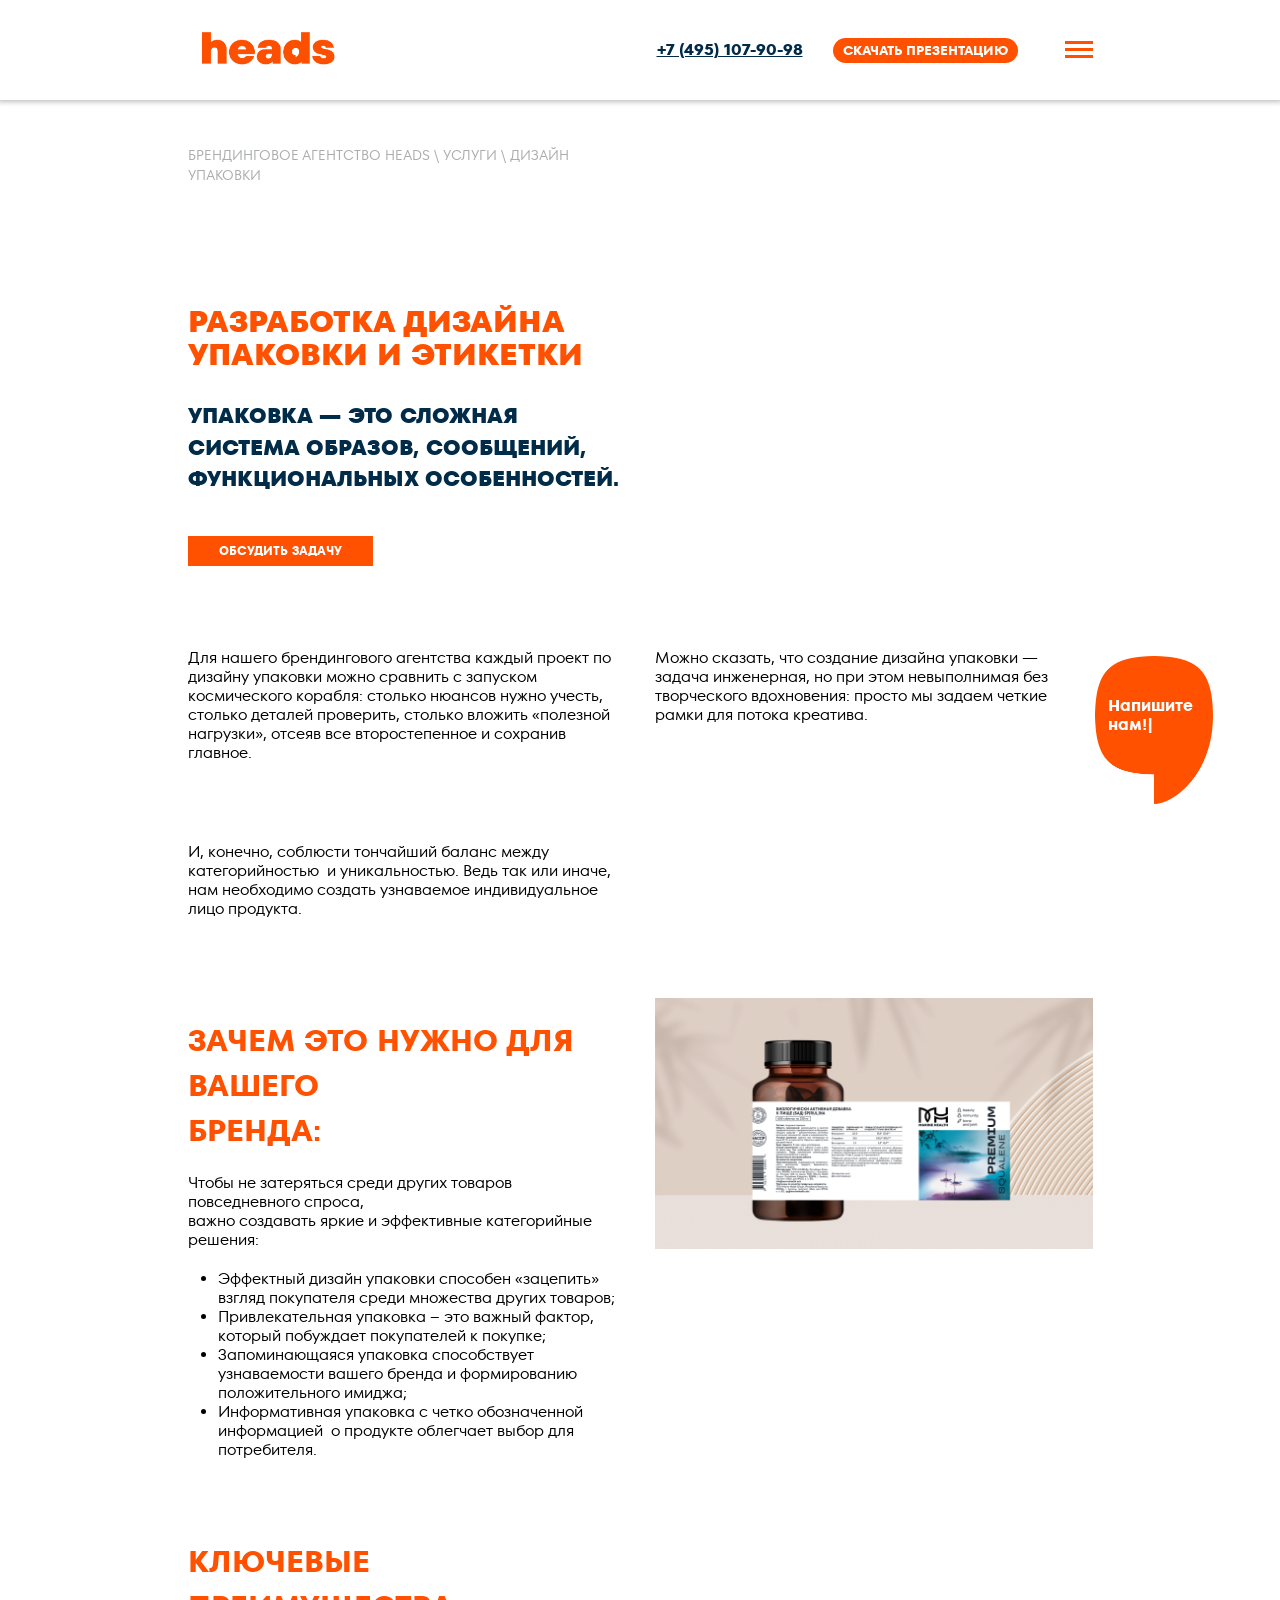
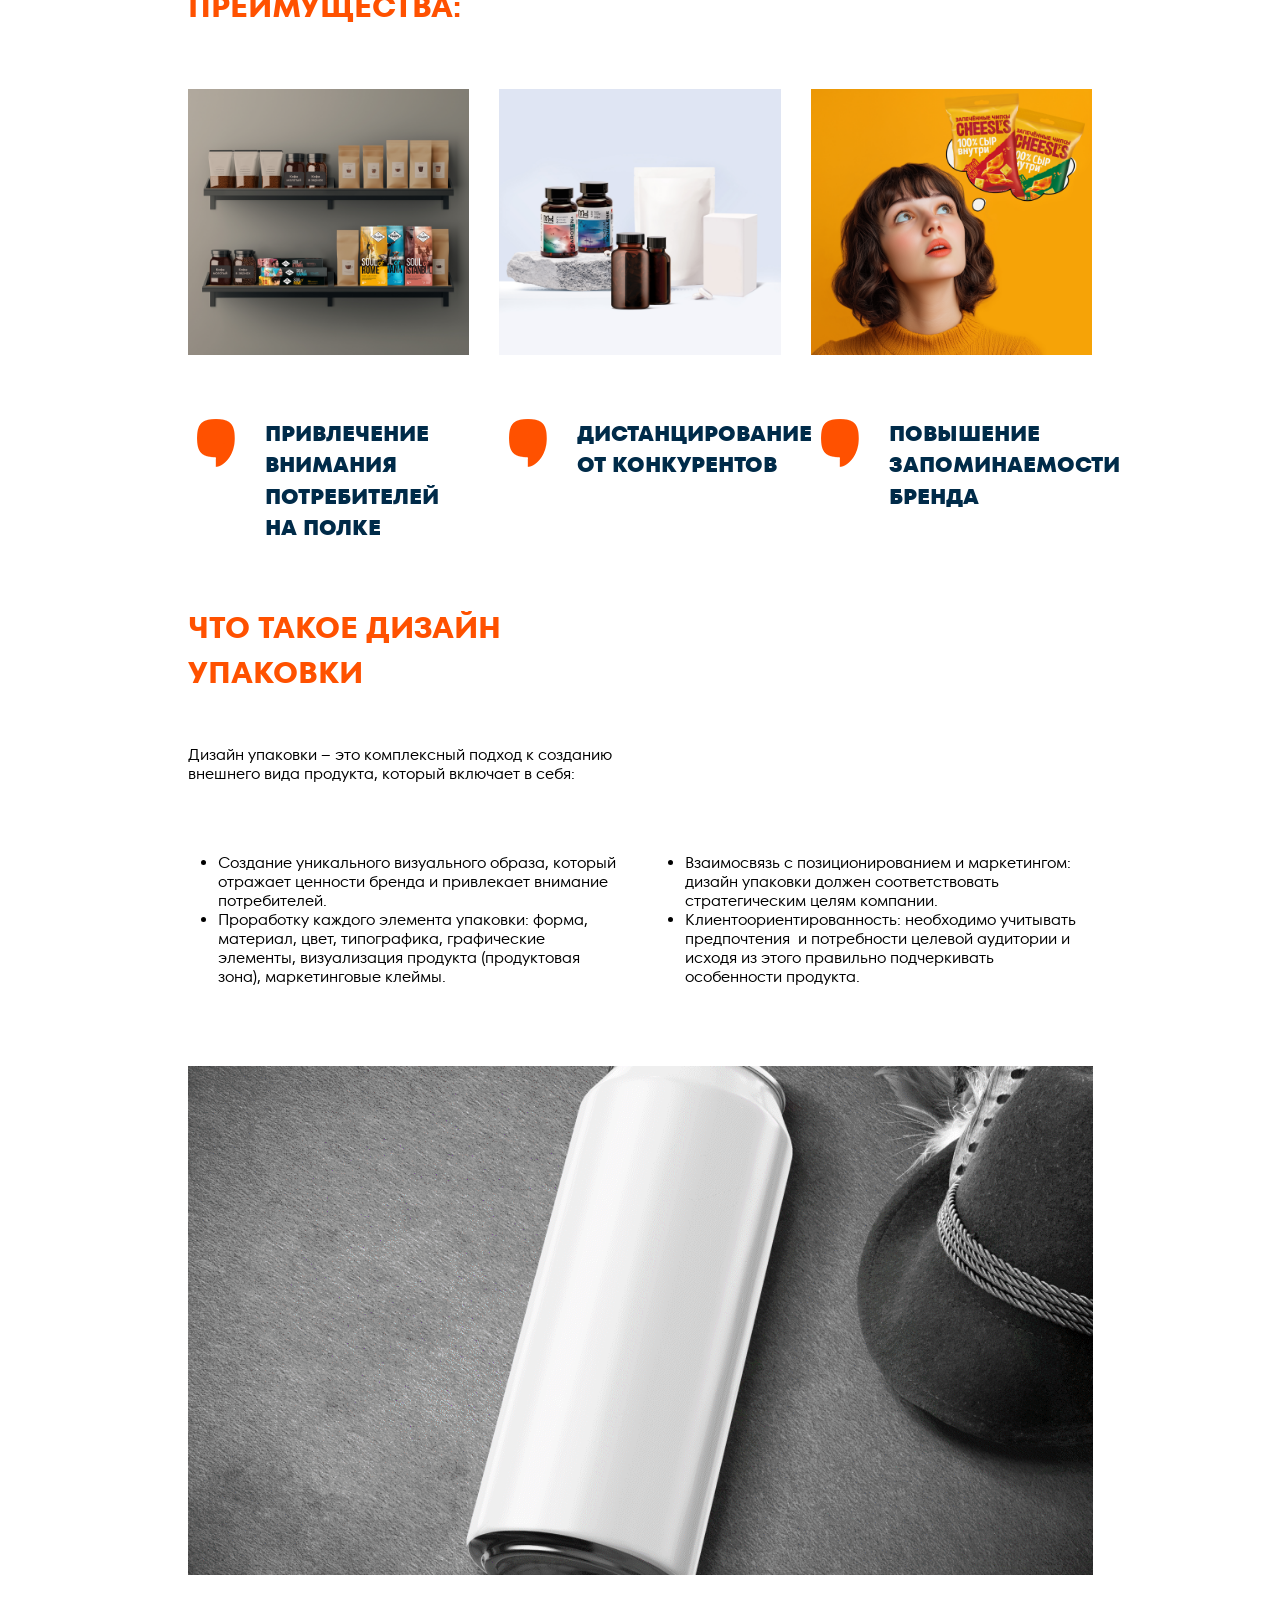
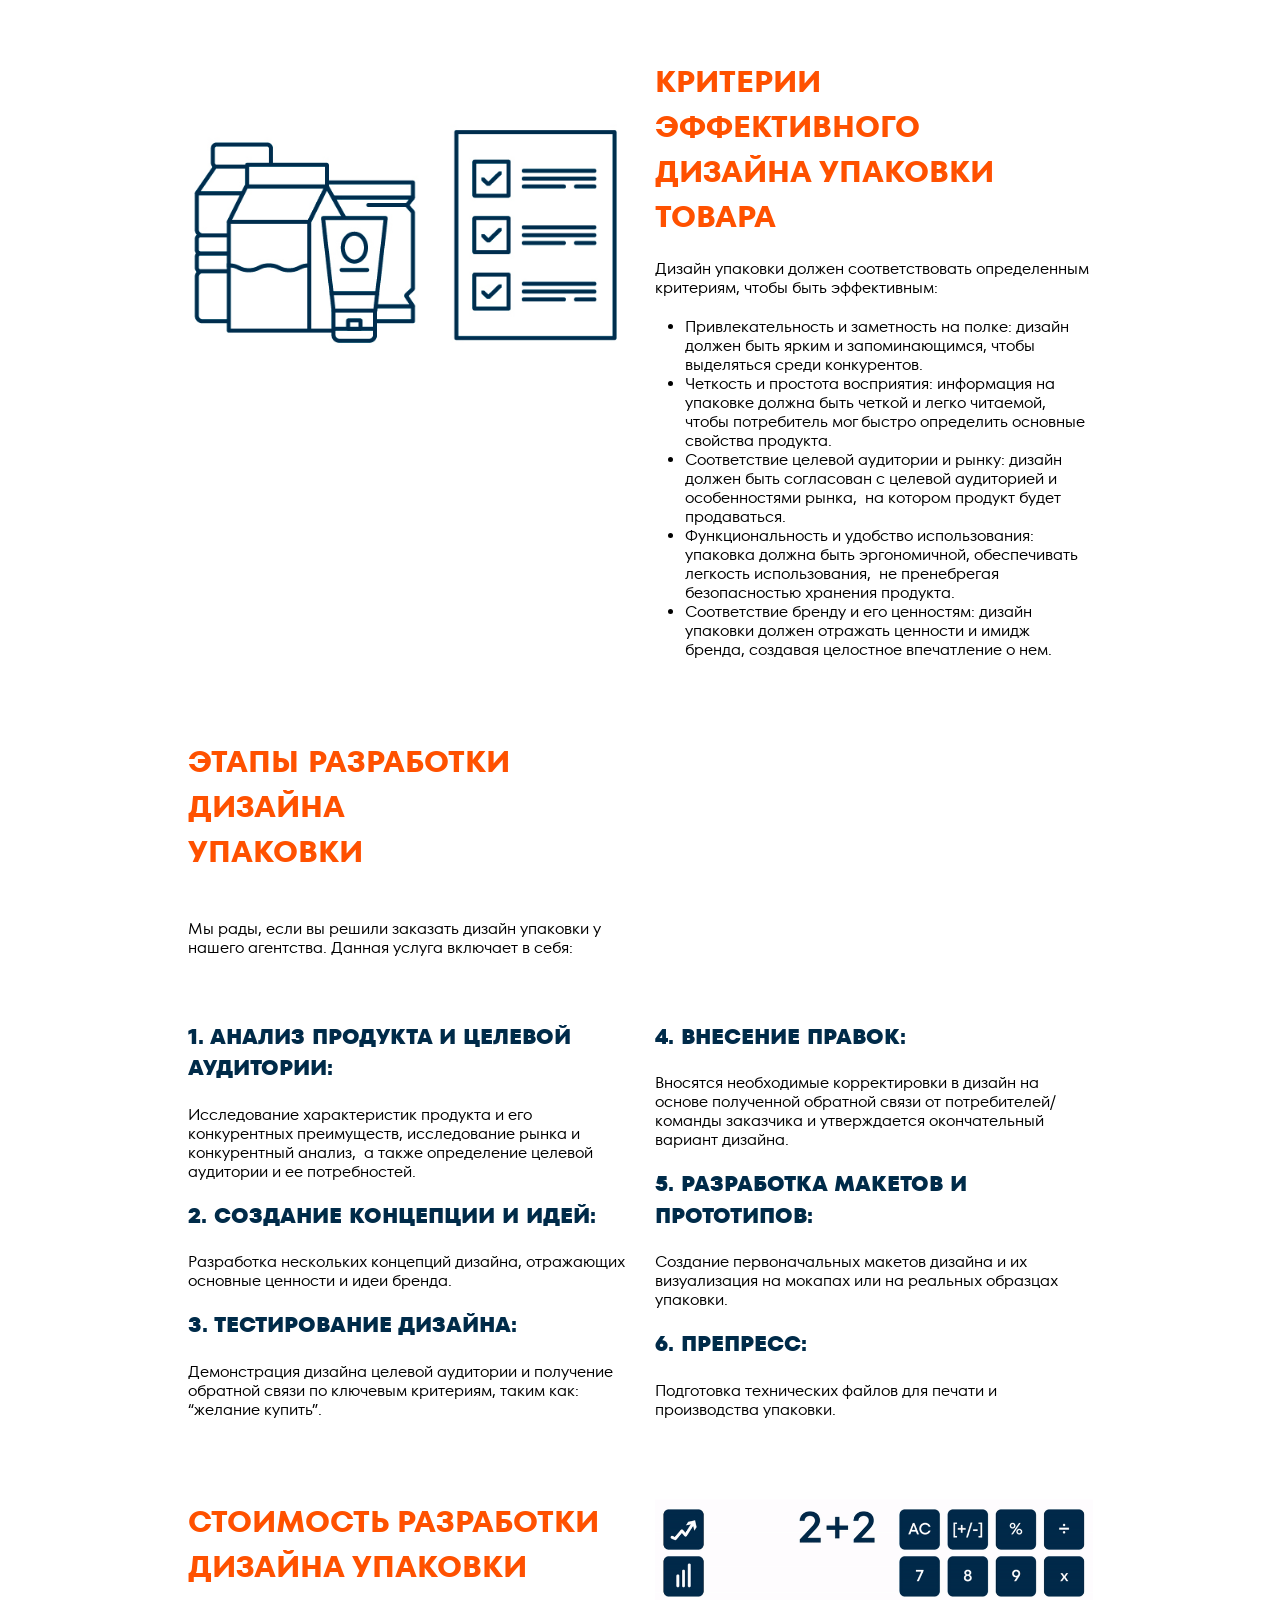
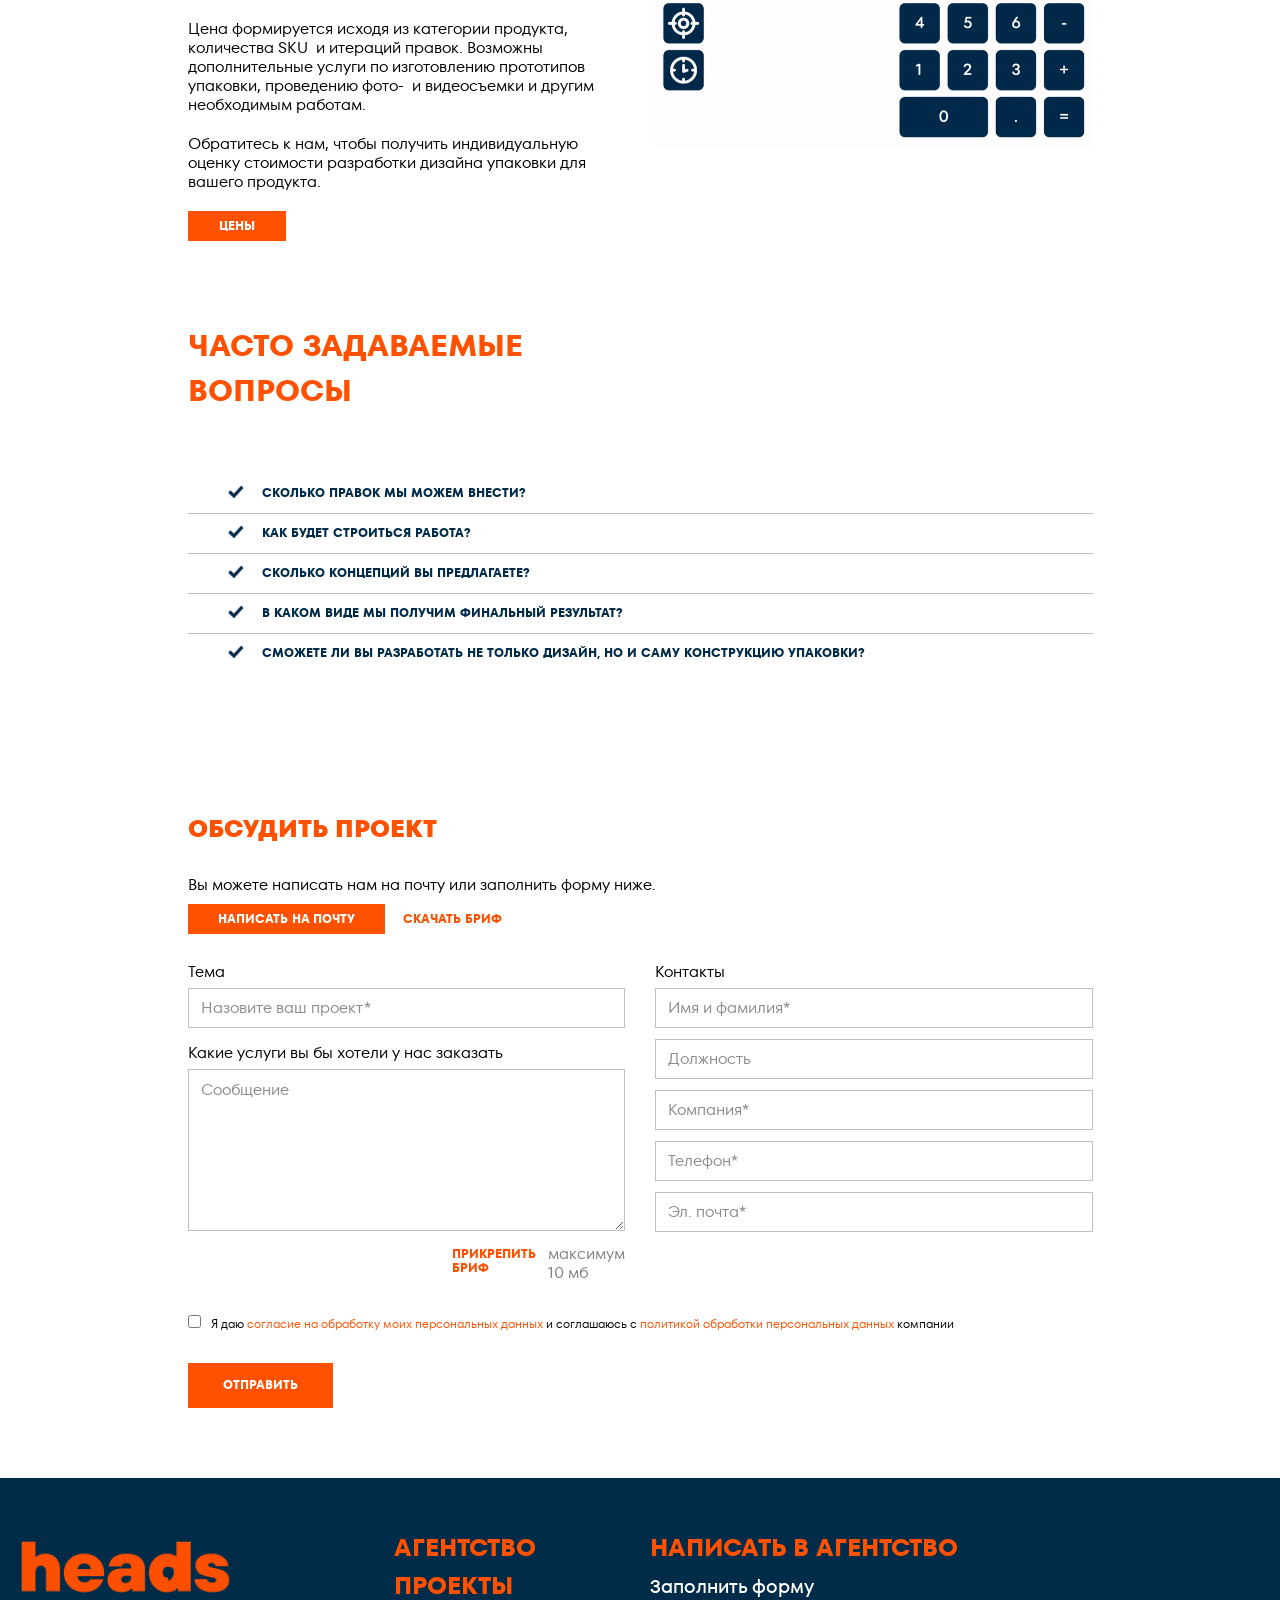
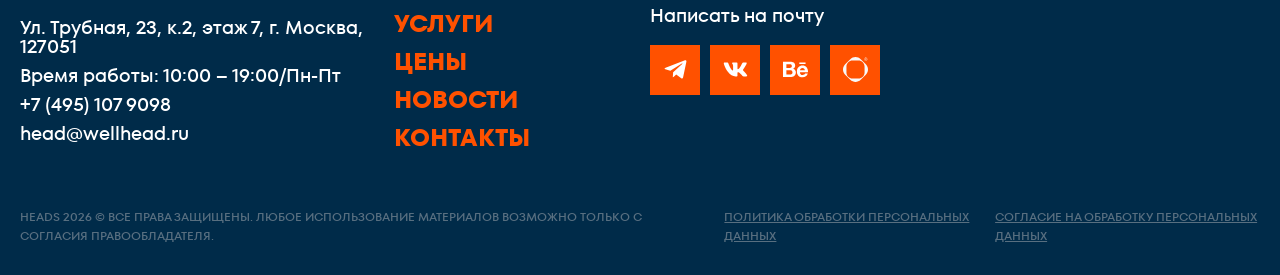
==== commit b4733475: "S04 06c: render key illustrations before capturing the page" ====
--- a/dizajn-upakovki/index.html
+++ b/dizajn-upakovki/index.html
@@ -152,10 +152,10 @@
                     color: #111111!important;
                 }li.product.lazy, .berocket_lgv_additional_data.lazy{opacity:0;}</style>
 	<!-- Retina Logo -->
-	
-
-<link rel="icon" href="../assets/36e62b999b-favicon-4.png" sizes="32x32"><link rel="shortcut icon" href="../assets/36e62b999b-favicon-4.png"><link rel="apple-touch-icon" href="../assets/36e62b999b-favicon-4.png" sizes="57x57"><link rel="apple-touch-icon" href="../assets/36e62b999b-favicon-4.png" sizes="76x76"><link rel="apple-touch-icon" href="../assets/36e62b999b-favicon-4.png" sizes="120x120"><link rel="apple-touch-icon" href="../assets/36e62b999b-favicon-4.png" sizes="114x114">	
-	
+
+
+<link rel="icon" href="../assets/36e62b999b-favicon-4.png" sizes="32x32"><link rel="shortcut icon" href="../assets/36e62b999b-favicon-4.png"><link rel="apple-touch-icon" href="../assets/36e62b999b-favicon-4.png" sizes="57x57"><link rel="apple-touch-icon" href="../assets/36e62b999b-favicon-4.png" sizes="76x76"><link rel="apple-touch-icon" href="../assets/36e62b999b-favicon-4.png" sizes="120x120"><link rel="apple-touch-icon" href="../assets/36e62b999b-favicon-4.png" sizes="114x114">
+
 			<style>
 				.e-con.e-parent:nth-of-type(n+4):not(.e-lazyloaded):not(.e-no-lazyload),
 				.e-con.e-parent:nth-of-type(n+4):not(.e-lazyloaded):not(.e-no-lazyload) * {
@@ -174,7 +174,7 @@
 					}
 				}
 			</style>
-			
+
 <style id="wp-custom-css">
 .news-first img{position:relative !important}a:focus,a:hover,button:focus,a:hover,input:focus{outline:none}html{overflow-y:visible!important}#site-header{height:100px;box-shadow:0 0 5px 2px rgb(0 0 0 / 25%)}#site-header-inner{position:relative;display:flex;align-items:center;padding-left:60px;padding-right:60px;width:100%}#main{position:relative;max-width:1920px;margin:65px auto 0 auto;padding:0 60px}body.home #main,body.product-template-default.single-product #main{margin:0 auto}#main >.container,#main .page-header-inner{max-width:100%}#main{position:relative}#main .printTextOuter{width:100%;max-width:1480px;position:fixed;left:0;right:0;margin:0 auto;z-index:10;bottom:95px}#main .printTextOuter .printTextBlock{width:118px;height:149px;background:url("../assets/cd0ab36335-print-text-bg.png") no-repeat;background-size:100%;position:absolute;right:-59px;bottom:0;z-index:2;padding:40px 15px 20px 13px;transition:opacity ease-in-out .4s;animation:showDiv 2s forwards;opacity:0;text-decoration:none}#main .printTextOuter .printTextBlock:hover{text-decoration:none}#main .printTextBlock #printText{font-family:'TT Fors Bold';color:#fff;font-size:16px;line-height:18px}.typed-cursor{font-family:'TT Fors Bold';color:#fff;opacity:1;font-weight:400;animation:blink 0.7s infinite}@keyframes blink{0%{opacity:1}50%{opacity:0}100%{opacity:1}}#noTop{margin-top:-65px}body.product-template-default.single-product article.entry-content{margin-bottom:60px}body.archive.tax-product_cat article.entry-content{margin-bottom:40px}.woof_edit_view{display:none!important}header #site-logo{position:relative;z-index:5}header #mobile-menu{z-index:4;right:60px!important;height:16px!important;margin-top:-15px!important}#mobile-menu a{height:16px}.page-header{padding:0;background-color:rgba(247,247,247,0);border-top:0;border-bottom:0;margin:0 auto 35px}#top-bar ul.top-bar-menu a:hover{text-decoration:none}#mobile-menu .wpex-bars{width:28px;height:16px}#mobile-menu .wpex-bars >span{height:2.5px;width:28px}#mobile-menu .wpex-bars >span::before{height:2.5px;top:-7px;width:28px}#mobile-menu .wpex-bars >span::after{height:2.5px;bottom:-7px;width:28px}#mobile-menu .wpex-active .wpex-bars >span::before{width:28px;transform:rotatez(-45deg) translate(-4.95px,5px)}#mobile-menu .wpex-active .wpex-bars >span::after{width:28px;transform:rotatez(45deg) translate(-4.95px,-5px)}#top-bar-wrap{position:absolute;right:130px;z-index:3;box-sizing:border-box}#top-bar-wrap #top-bar{padding:0;width:100%;max-width:100%}#top-bar-content{width:100%}#top-bar-content ul.top-bar-menu{width:100%;margin-right:0!important;position:relative}#top-bar-wrap #top-bar .top-bar-menu li{margin-right:30px}#top-bar-wrap #top-bar .top-bar-menu li.current-menu-item a{transform:scale(1.36)}#top-bar-wrap #top-bar .top-bar-menu li.phoneLink.current-menu-item a,#top-bar-wrap #top-bar .top-bar-menu li#menu-item-14601.current-menu-item a{transform:scale(1)}#top-bar-content a{display:inline-block;transition:all ease-in-out 0.15s}#top-bar-wrap #top-bar .top-bar-menu li:last-child{margin-right:0}#top-bar-content a:hover{transform:scale(1.23)}#top-bar-content li.phoneLink a{font-size:16px;text-decoration:underline}#top-bar-content li#menu-item-14601 a{background-color:#FF5100;padding:5px 10px;border-radius:50px;color:#fff}#top-bar-content li.phoneLink a:hover{transform:scale(1);color:#FF5100;text-decoration:underline}#top-bar-content li#menu-item-14601 a:hover{transform:scale(1);cursor:pointer}.elementor-field-group .elementor-field-textual:focus{box-shadow:none}#top-bar-content .orange a,#top-bar-content .orange a:hover{color:#FF5100}#top-bar-content ul.top-bar-menu li.en{position:absolute;bottom:0;right:0;margin-right:0!important}#top-bar-content.hovered a{opacity:.5}#top-bar-content.hovered a.hoveredItem,#top-bar-content.hovered li.phoneLink a,#top-bar-content.hovered li#menu-item-14601 a{opacity:1}#menu-ssylki-v-shapke{display:flex;align-items:center}.wpex-row.gap-5{margin-left:-3px;margin-right:-3px}.wpex-row.gap-5 >.col,.wpex-row.gap-5 >.nr-col{padding-left:3px;padding-right:3px;margin-bottom:6px}body.home main#main >header.page-header,body.home header.page-header h1.page-header-title,body.page-id-5023 h1.page-header-title{display:none}#main-top-column >.wpb_column >.vc_column-inner >.wpb_wrapper{position:relative}#main-top-column >.wpb_column >.vc_column-inner >.wpb_wrapper .play-video{position:absolute;left:-100px;bottom:100px;-moz-transform:rotate(-90deg);-ms-transform:rotate(-90deg);-webkit-transform:rotate(-90deg);-o-transform:rotate(-90deg);transform:rotate(-90deg)}#main-top-column >.wpb_column >.vc_column-inner >.wpb_wrapper .play-video span{position:relative;display:block;text-transform:uppercase;font-size:14px;color:#585858;font-weight:400;text-decoration:none;padding-left:55px;padding-top:7px;cursor:pointer}#main-top-column >.wpb_column >.vc_column-inner >.wpb_wrapper .play-video span:hover{text-decoration:none}#main-top-column >.wpb_column >.vc_column-inner >.wpb_wrapper .play-video span:before{content:'';display:block;width:37px;height:37px;border-radius:50px;background:#c4c4c4 url("../assets/1351381d26-play-video-arrow.png") no-repeat;background-size:7px 10px;background-position:center center;top:0;left:0;transition:background ease-in-out .4s;position:absolute;top:0;left:0;-moz-transform:rotate(90deg);-ms-transform:rotate(90deg);-webkit-transform:rotate(90deg);-o-transform:rotate(90deg);transform:rotate(90deg)}#main-top-column >.wpb_column >.vc_column-inner >.wpb_wrapper .play-video span:hover:before{background:#969696 url("../assets/1351381d26-play-video-arrow.png") no-repeat;background-size:7px 10px;background-position:center center;-moz-transform:rotate(90deg);-ms-transform:rotate(90deg);-webkit-transform:rotate(90deg);-o-transform:rotate(90deg);transform:rotate(90deg)}.main-logo .vcex-image-inner img{max-width:100%}.post-type-archive article{position:relative;margin-bottom:75px}.vc_row-o-equal-height.hidden{display:none}.woof_submit_search_form_container.footer{display:table;width:100%;position:relative;top:0;left:auto}.woof_submit_search_form_container.footer button{float:right;background:#ef7d00;color:#fff;text-transform:uppercase;font-size:17px;font-weight:500;padding:0 25px;height:48px;display:flex!important;align-items:center;transition:background ease-in-out .4s;border-radius:0}.woof_submit_search_form_container.footer button:hover{background:#585858;color:#fff}#sidr-main{/* width:40%;*/transition:right 0.65s ease 0s!important;top:100px;height:auto;padding-bottom:0;box-shadow:none;background-color:rgb(0 43 73 / 0)}/*#sidr-main.right{right:-40%}*/body.sidr-main-open #sidr-main.right{box-shadow:0 0 5px 2px rgb(0 0 0 / 25%)}#sidr-main .sidr-class-wpex-close{display:none}#sidr-main .sidr-inner,#sidr-main .sidr-inner >div{height:100%}#sidr-main .sidr-inner ul.sidr-class-dropdown-menu{padding:38px 20px 32px 55px;height:100%;position:relative}#sidr-main .sidr-class-new-clients{margin-top:30px}.sidr-class-dropdown-menu >li:first-child{border-top:0}.sidr-class-dropdown-menu li{border-bottom:0;display:flex;position:relative;flex-direction:row;text-align:center}.sidr-class-dropdown-menu li a{display:flex;padding:13px 0;position:relative;text-align:center;width:260px}.sidr-class-dropdown-menu li a:hover{width:260px;transform:scale(1.23) translate(24px,0)}.sidr-class-dropdown-menu li.sidr-class-current_page_item a{color:#fff;transform:scale(1) translate(0,0)}.wpex-sidr-overlay{background:rgba(0,0,0,0)}#sidr-main .sidr-inner ul.sidr-class-dropdown-menu li.facebook{position:absolute;left:80px;bottom:60px}#sidr-main .sidr-inner ul.sidr-class-dropdown-menu li.facebook a{padding:0;text-indent:-9999px;width:26px;height:26px;background:url("../assets/6c3a43a970-fb-menu-icon.png") no-repeat;background-size:100%;background-position:0 0;transition:none}#sidr-main .sidr-inner ul.sidr-class-dropdown-menu li.facebook a:hover:before,#sidr-main .sidr-inner ul.sidr-class-dropdown-menu li.sidr-class-instagram a:hover:before{display:none}#sidr-main .sidr-inner ul.sidr-class-dropdown-menu li.facebook a:hover,#sidr-main .sidr-inner ul.sidr-class-dropdown-menu li.sidr-class-instagram a:hover{background-position:0 -26px}#sidr-main .sidr-inner ul.sidr-class-dropdown-menu li.sidr-class-instagram{position:absolute;left:118px;bottom:60px}#sidr-main .sidr-inner ul.sidr-class-dropdown-menu li.sidr-class-instagram a{padding:0;text-indent:-9999px;width:26px;height:26px;background:url("../assets/ad7306a58f-insta-menu-icon.png") no-repeat;background-size:100%;background-position:0 0;transition:none}article#single-blocks .single-page-header h1{font-size:45px}.woof.woof_sid.woof_sid_auto_shortcode{background:none;-webkit-border-radius:0;-moz-border-radius:0;border-radius:0;-moz-box-shadow:none;-webkit-box-shadow:none;box-shadow:none;padding:0;border:0;position:relative;display:table;width:100%;margin-bottom:30px}.woof_sid_auto_shortcode .woof_container_inner{padding-left:0}.woof_container_product_tag{width:100%!important}.woof_container_product_tag ul.woof_list.woof_list_radio{display:flex}.woof_container_product_tag ul.woof_list.woof_list_radio li input{display:none}.woof_container_product_tag ul.woof_list.woof_list_radio li{position:relative;margin:0 11px 0 0!important;padding:0!important}.woof_container_product_tag ul.woof_list.woof_list_radio li:last-child{margin-right:0!important}.woof_container_product_tag ul.woof_list.woof_list_radio li label.woof_radio_label{position:relative;background:#FF5100;color:#fff;font-family:'TT Fors Bold';text-transform:uppercase;font-size:12px;padding:4px 33px;display:flex!important;align-items:center;justify-content:center;height:30px;transition:background ease-in-out .4s;margin-left:0;z-index:1}.woof_container_product_tag ul.woof_list.woof_list_radio li:hover label.woof_radio_label,.woof_container_product_tag ul.woof_list.woof_list_radio li label.woof_radio_label.woof_radio_label_selected{background:#002B49;font-weight:400}.woof_container_product_tag ul.woof_list.woof_list_radio li a{position:absolute;top:0;left:0;z-index:2;width:100%;height:100%}.woof_container_product_tag ul.woof_list.woof_list_radio li a img{display:none!important}.woof_container_product_tag ul.woof_list.woof_list_radio li a.woof_radio_term_reset.woof_radio_term_reset_visible{display:none!important}.woof_container_product_tag .woof_block_html_items{display:flex;justify-content:space-between}select.woof_select.woof_select_product_cat,select.woof_select.woof_select_pa_competencies{display:none}.woof.woof_sid.woof_sid_auto_shortcode .all-projects{position:absolute;top:0;right:0;z-index:1}.woof.woof_sid.woof_sid_auto_shortcode .all-projects a{background:#ef7d00;color:#fff;text-transform:uppercase;font-size:14px;font-weight:500;padding:0 25px;height:46px;display:flex!important;align-items:center;transition:background ease-in-out .4s;text-decoration:none}.woof.woof_sid.woof_sid_auto_shortcode .all-projects a:hover{background:#969696}.woof_submit_search_form_container{margin:0}.woof_sid_auto_shortcode >.woof_redraw_zone >.woof_submit_search_form_container .woof_submit_search_form{display:none!important}button.woof_reset_search_form{background-color:rgba(239,125,0,0);font-family:'TT Fors Bold';font-weight:400!important;font-size:12px;text-transform:uppercase;color:#FF5100;height:30px;padding:4px 0}button.woof_reset_search_form:hover{background-color:rgba(239,125,0,0);color:#002B49}.woof_redraw_zone{position:relative;display:flex;flex-direction:column;align-items:flex-start}.woof_redraw_zone .woof_section_tab_label{display:block!important;margin-bottom:15px!important}.woof_redraw_zone .woof_section_tab{background:#002B49!important;padding:30px!important;display:none;height:auto!important}.woof_redraw_zone .woof_section_tab.opened{display:flex!important;flex-wrap:wrap}.woof_redraw_zone .woof_section_tab h4{margin:0 0 13px 0;color:#fff;font-family:'TT Fors Bold';font-size:12px}.woof_redraw_zone .woof_section_tab dt{display:none}.woof_redraw_zone .woof_section_tab dd .woof_list_checkbox{display:grid!important;grid-template-columns:repeat(2,1fr);grid-auto-rows:minmax(10px,30px);position:relative;overflow:visible;max-height:100%!important;background:none;min-height:400px;z-index:1}.woof_redraw_zone .woof_section_tab.opened{display:flex!important;height:auto!important;margin-bottom:20px}.woof_redraw_zone .woof_section_tab .woof_container_product_cat,.woof_redraw_zone .woof_section_tab .woof_container_pa_competencies{width:50%;float:none;flex-wrap:wrap;padding-bottom:0}.woof_redraw_zone .woof_section_tab dd .woof_list_checkbox li{display:grid;grid-template-columns:14px 1fr;margin:0 0 10px 0!important;padding:0 10px 0 0!important}.woof_redraw_zone .woof_section_tab dd .woof_list_checkbox li .woof_checkbox_label{padding:0 0 0 8px;margin-left:0;text-transform:uppercase;font-family:'TT Fors Bold';color:#FF5100;font-size:12px;line-height:15px;font-weight:400}.woof_redraw_zone .woof_section_tab dd .woof_list_checkbox li input[type="checkbox"]{position:relative;-webkit-appearance:none;appearance:none;background-color:rgb(255 255 255 / 0);margin:0;width:14px;height:14px;border:2px solid #FF5100;cursor:pointer;border-radius:0!important}.woof_redraw_zone .woof_section_tab dd .woof_list_checkbox li input[type="checkbox"]::before{content:'';display:block;width:16px;height:15px;background:url("../assets/e6eecf7e84-checked-icon.png") no-repeat;background-size:100%;position:absolute;top:-4px;left:-1px;opacity:0;transition:opacity ease-in-out .3s}.woof_redraw_zone .woof_section_tab dd .woof_list_checkbox li input[type="checkbox"]:checked::before{opacity:1}.woof_redraw_zone .woof_section_tab .innerButtons{display:flex;align-items:center}.woof_redraw_zone .woof_section_tab .innerButtons .woof_submit_search_form,.woof_redraw_zone .woof_section_tab .innerButtons .reset a,.orangeButton a,.wpcf7 form :is(#new-clients,#new-clients-mobile) div.submit input[type="submit"]{display:flex;align-items:center;justify-content:center;border-radius:0;text-transform:uppercase;font-size:12px!important;line-height:12px!important;font-family:'TT Fors Bold';height:30px;padding:3px 29px;margin-right:40px}.woof_redraw_zone .woof_section_tab .innerButtons .woof_submit_search_form:hover{background:#fff;color:#002B49}.orangeButton{margin-bottom:15px}.orangeButton a{display:flex!important;padding:3px 24px!important;margin-right:0}.orangeButton a:hover{background:#fff!important;color:#002B49!important}.orangeButton.outerBtn a:hover,.wpcf7 form :is(#new-clients,#new-clients-mobile) div.submit input[type="submit"]:hover{background:#002B49!important;color:#fff!important}.orangeButton.outerBtn.big a{height:43px;padding:3px 29px!important}.wpcf7 form :is(#new-clients,#new-clients-mobile) div.submit input[type="submit"]{margin:30px 0 20px;height:45px;padding:3px 35px!important}.orangeButton.outerBtn.big{margin-bottom:0}.wpcf7 form.invalid .wpcf7-response-output,.wpcf7 form.unaccepted .wpcf7-response-output,.wpcf7 form.payment-required .wpcf7-response-output{border-color:#fe5200!important;border-width:1px;padding:10px 20px;color:#fe5200;text-transform:uppercase;font-family:'TT Fors Bold';font-size:12px;text-align:center}.woof_redraw_zone .woof_section_tab .innerButtons .reset a{padding:3px 0;color:#fff;margin-right:0;text-decoration:none}.woof_redraw_zone .woof_section_tab .innerButtons .reset a:hover{text-decoration:none;color:#FF5100}.woof_redraw_zone >.woof_submit_search_form_container >.reset a{text-decoration:none;display:flex;align-items:center;justify-content:center;font-family:'TT Fors Bold';font-size:12px;color:#FF5100;text-transform:uppercase;height:30px;padding:4px 34px}.woof_redraw_zone >.woof_submit_search_form_container >.woof_reset_search_form{padding:4px 34px}.woof_redraw_zone >.woof_submit_search_form_container >.reset a:hover{color:#002B49}.woof_redraw_zone .selectedFilters{display:flex}.woof_redraw_zone .selectedFilters .byCat,.woof_redraw_zone .selectedFilters .byComp{padding:0 34px 20px 34px}.woof_redraw_zone .selectedFilters .byCat{padding-right:80px}.woof_redraw_zone .selectedFilters .filterTitle{font-family:'TT Fors Bold';font-size:12px;color:#FF5100;text-transform:uppercase;margin-bottom:6px}.woof_redraw_zone .selectedFilters ul{margin:0}.woof_redraw_zone .selectedFilters ul li{list-style:none}.woof_redraw_zone .selectedFilters ul li a{text-decoration:none}.woof_redraw_zone .selectedFilters ul li a:hover{text-decoration:none}.woof_redraw_zone .selectedFilters ul li span{text-transform:uppercase;font-family:'TT Fors Bold';font-size:12px;line-height:14px;color:#002B49}.woof_redraw_zone >input[type="checkbox"]{display:none!important}.woof_redraw_zone label.woof_section_tab_label{margin-right:0!important;display:flex!important;align-items:center;float:none!important;border:0!important;background:none!important;width:auto!important;font-family:'TT Fors Bold';font-size:12px;color:#FF5100;text-transform:uppercase;height:30px;padding:4px 34px!important}.woof_redraw_zone input[name="woof_section_tabs"]:checked + label.woof_section_tab_label{font-weight:400!important}.woof_redraw_zone label.woof_section_tab_label:hover{color:#002B49}.woof_redraw_zone label.woof_section_tab_label span{margin-left:10px;text-indent:-9999px;width:15px;height:10px;background:url("../assets/0a00890e67-filter-arrow.png") no-repeat;background-size:100%;background-position:0 0 }.woof_redraw_zone label.woof_section_tab_label:hover span{background-position:0 -10px}.woof_redraw_zone input[name="woof_section_tabs"]:checked + label.woof_section_tab_label span{transform:rotate(180deg)!important}.chosen-container-single .chosen-single{border:0;border-radius:0;background-color:rgba(255,255,255,0);background:none;box-shadow:none;color:#585858;font-weight:400!important;font-size:17px;text-transform:uppercase;padding:0;height:28px!important;margin-top:5px}.chosen-container-single .chosen-single span{font-weight:400!important;font-size:17px;text-transform:uppercase}.chosen-container-single .chosen-single div{top:8px}.chosen-container-single .chosen-single div b{background:url("../assets/20007e13bc-filter-arrow.png")!important;background-repeat:no-repeat!important;width:14px;height:10px;background-size:100%!important}.chosen-container-active.chosen-with-drop .chosen-single{border:0;background-image:none;box-shadow:none}.chosen-container.chosen-with-drop .chosen-drop{left:0;width:350px;border-top:0;border-radius:0}.chosen-container .chosen-drop{border:0!important;background:#efe5d4;box-shadow:none!important}.chosen-container-single .chosen-search{padding:10px}.chosen-container .chosen-results{margin:0 10px 10px 0;padding:0 10px 0 10px}.chosen-container-single .chosen-search input[type=text]{border:0!important;background:#fff url("../assets/649e615556-filter-input-arrow.png") no-repeat!important;background-position:292px 5px!important;background-size:25px 23px!important;height:35px!important;padding:10px 48px 10px 10px;font-size:16px}.chosen-container .chosen-results li{font-size:16px;line-height:24px}.chosen-container .chosen-results li.highlighted{background-color:#585858!important;background-image:none!important}.chosen-container .chosen-results li.no-results{display:none}.woof_container_product_tag{padding-bottom:0;margin-bottom:30px}.woof_products_top_panel{display:none!important}.woocommerce-pagination{display:none}.woocommerce-error,.woocommerce-info,.woocommerce-message{border:0;padding:15px 15px 15px 0}.woocommerce-error::before,.woocommerce-info::before,.woocommerce-message::before{display:none}.woocommerce.woocommerce-page ul.products li .product-inner{position:relative}.woocommerce.woocommerce-page ul.products li .product-inner .wpex-loop-product-images,.page-template-default.page article .woocommerce ul.products li .product-inner .wpex-loop-product-images{position:relative;z-index:1}.woocommerce.woocommerce-page ul.products li .product-inner .wpex-loop-product-images a img,.page-template-default.page article .woocommerce ul.products li .product-inner .wpex-loop-product-images a img{display:block}.woocommerce.woocommerce-page ul.products li .product-inner .wpex-loop-product-images .wpex-loop-product-add-to-cart,.page-template-default.page article .woocommerce ul.products li .product-inner .wpex-loop-product-images .wpex-loop-product-add-to-cart{display:none!important}.woocommerce.woocommerce-page ul.products li .product-inner .product-details,.page-template-default.page article .woocommerce ul.products li .product-inner .product-details{position:absolute;top:0;left:0;width:100%;height:100%;z-index:3;box-sizing:border-box;padding:0}.woocommerce.woocommerce-page ul.products li .product-inner .product-details a,.page-template-default.page article .woocommerce ul.products li .product-inner .product-details a{display:block;width:100%;height:100%;position:relative;padding:30px 30px 20px 30px;opacity:0;transition:opacity ease-in-out .4s}.woocommerce.woocommerce-page ul.products li .product-inner .product-details a:before,.page-template-default.page article .woocommerce ul.products li .product-inner .product-details a:before{content:'';display:block;width:100%;height:100%;background:rgba(0,0,0,0);position:absolute;z-index:1;top:0;left:0;transition:background ease-in-out .4s}.woocommerce.woocommerce-page ul.products li .product-inner .product-details a h2,.page-template-default.page article .woocommerce ul.products li .product-inner .product-details a h2,.woocommerce.woocommerce-page ul.products li .product-inner .product-details a .woocommerce-loop-product__title{text-transform:uppercase;font-weight:400;color:#fff;position:relative;z-index:2;font-size:33px;line-height:35px;margin-bottom:25px;font-family:"TT Fors Extrabold"}.woocommerce.woocommerce-page ul.products li .product-inner .product-details a .woo-product-short-desc,.page-template-default.page article .woocommerce ul.products li .product-inner .product-details a .woo-product-short-desc{font-weight:400;font-size:16px;font-family:'TT Fors Regular';line-height:19px;position:relative;z-index:2;color:#fff;max-width:300px}.woocommerce.woocommerce-page ul.products li:hover .product-inner .product-details a,.page-template-default.page article .woocommerce ul.products li:hover .product-inner .product-details a{opacity:1}.woocommerce.woocommerce-page ul.products li:hover .product-inner .product-details a:before,.page-template-default.page article .woocommerce ul.products li:hover .product-inner .product-details a:before{background:rgb(0 43 73 / 80%)}a.competencies-child{position:relative}a.competencies-child:before{content:'';display:block;width:21px;height:31px;background:url("../assets/7b882c49c0-competencies-link-arrow.png") no-repeat;background-size:100%;position:absolute;left:-34px;top:-6px;opacity:0;transition:opacity ease-in-out .4s}a.competencies-child:hover:before{opacity:1}a.competencies-child .vcex-heading-inner span,a.competencies-child .vcex-heading-inner em{text-transform:none;display:inline-block;margin-top:12px;font-style:normal}.archive.post-type-archive.post-type-archive-product #breadcrumbs{display:none}.archive.tax-product_cat .woof.woof_sid_auto_shortcode{display:none}.archive.tax-product_cat .page-subheading{margin-top:10px}.archive.tax-pa_competencies h1.page-header-title,body.archive.tax-product_cat h1.page-header-title{margin-bottom:45px}.archive.tax-pa_competencies .page-subheading{font-size:16px;line-height:21px;margin-bottom:20px}.archive.tax-pa_competencies .page-subheading h3,.archive.tax-pa_competencies .page-subheading .h3heading{color:#002B49;font-size:23px;line-height:33px;font-weight:400;text-align:left;text-transform:uppercase;margin-top:0;font-family:"TT Fors Extrabold";margin-bottom:20px}.archive.tax-pa_competencies .page-subheading .h4heading{color:#ff5100;font-family:"TT Fors Extrabold";font-weight:400;line-height:1.5;font-size:16px;margin-bottom:20px;text-transform:uppercase}.archive.tax-pa_competencies .page-subheading .col-2{width:50%;float:left;box-sizing:border-box}.archive.tax-pa_competencies .page-subheading .col-2:first-child{padding-right:25px}.archive.tax-pa_competencies .page-subheading .col-2:nth-child(2){padding-left:25px}.archive.tax-pa_competencies .woof.woof_sid_auto_shortcode{display:none}.archive.tax-pa_competencies #breadcrumbs,.archive.tax-product_cat #breadcrumbs{margin-top:80px;margin-bottom:50px;color:rgba(88,89,91,0.5);line-height:19px}.archive.tax-pa_competencies article{margin-bottom:60px}.product-template-default.single.single-product #breadcrumbs{margin-top:80px;margin-bottom:80px}.product-template-default.single.single-product .summary.entry-summary{display:none;float:none;width:100%}.product-template-default.single.single-product #grouped-products ul.woocommerce-grouped-product-list{margin:0 -5px}.product-template-default.single.single-product #grouped-products ul.woocommerce-grouped-product-list li{list-style:none;width:33.33%;float:left;margin:0 0 20px;padding-left:3px;padding-right:3px;margin-bottom:6px}.product-template-default.single.single-product #grouped-products ul.woocommerce-grouped-product-list li a{display:block;width:100%;height:100%;position:relative}.product-template-default.single.single-product #grouped-products ul.woocommerce-grouped-product-list li a span.prod_img{position:relative;z-index:1;display:block;width:100%;height:100%}.product-template-default.single.single-product #grouped-products ul.woocommerce-grouped-product-list li a span.prod_img img{display:block}.product-template-default.single.single-product #grouped-products ul.woocommerce-grouped-product-list li a span.title_prod{position:absolute;z-index:3;width:100%;height:100%;top:0;left:0;padding:30px 30px 20px 30px;opacity:0;transition:opacity ease-in-out .4s}.product-template-default.single.single-product #grouped-products ul.woocommerce-grouped-product-list li a span.title_prod span{text-transform:uppercase;font-family:"TT Fors Extrabold";color:#fff;position:relative;z-index:2;font-size:33px;line-height:35px;margin-bottom:15px}.product-template-default.single.single-product #grouped-products ul.woocommerce-grouped-product-list li a span.title_prod:before{content:'';display:block;width:100%;height:100%;background:rgb(0 43 73 / 0);position:absolute;z-index:1;top:0;left:0;transition:background ease-in-out .4s}.product-template-default.single.single-product #grouped-products ul.woocommerce-grouped-product-list li a:hover span.title_prod{opacity:1}.product-template-default.single.single-product #grouped-products ul.woocommerce-grouped-product-list li a:hover span.title_prod:before{background:rgb(0 43 73 / 80%)}.product-template-default.single.single-product #completed-works .vc_column-inner .wpb_wrapper{display:table;margin:0 auto}.product-template-default.single.single-product .woocommerce-tabs ul.tabs{display:none}.product-template-default.single.single-product ul.custom-attributes{margin-left:35px;margin-bottom:0}.product-template-default.single.single-product ul.custom-attributes li{list-style:none;margin-bottom:14px}.product-template-default.single.single-product ul.custom-attributes li:last-child{margin-bottom:0}.product-template-default.single.single-product ul.custom-attributes li a{font-size:16px;color:#000;line-height:19px;text-decoration:none;position:relative;text-transform:lowercase}.product-template-default.single.single-product ul.custom-attributes li a:hover{text-decoration:none;color:#ff5100}.product-template-default.single.single-product ul.custom-attributes li a:before{content:'';display:block;width:15px;height:19px;background:url("../assets/2b9c78d7aa-comma-icon.png") no-repeat;background-size:100%;position:absolute;top:2px;left:-34px}.product-template-default.single.single-product .woocommerce-product-gallery ol.flex-control-nav.flex-control-thumbs li{display:none;position:relative}.product-template-default.single.single-product .woocommerce-product-gallery ol.flex-control-nav.flex-control-thumbs li:before{content:'';display:block;width:55px;height:55px;background:url("../assets/e8143cbecc-product-gallery-plus.png") no-repeat;background-size:100%;position:absolute;top:4px;right:4px;opacity:0;transition:opacity ease-in-out .4s}.product-template-default.single.single-product .woocommerce-product-gallery ol.flex-control-nav.flex-control-thumbs li:nth-child(2),.product-template-default.single.single-product .woocommerce-product-gallery ol.flex-control-nav.flex-control-thumbs li:nth-child(3),.product-template-default.single.single-product .woocommerce-product-gallery ol.flex-control-nav.flex-control-thumbs li:nth-child(4){display:block}.product-template-default.single.single-product .woocommerce-product-gallery ol.flex-control-nav.flex-control-thumbs li:nth-child(3n+1){clear:none}.product-template-default.single.single-product .woocommerce-product-gallery ol.flex-control-nav.flex-control-thumbs li:hover:before{opacity:1}.product-template-default.single.single-product .woocommerce-product-gallery figure div.woocommerce-product-gallery__image{display:none!important}.product-template-default.single.single-product .woocommerce-product-gallery figure div.woocommerce-product-gallery__image:first-child,.product-template-default.single.single-product .woocommerce-product-gallery figure div.woocommerce-product-gallery__image:nth-child(2),.product-template-default.single.single-product .woocommerce-product-gallery figure div.woocommerce-product-gallery__image:nth-child(3),.product-template-default.single.single-product .woocommerce-product-gallery figure div.woocommerce-product-gallery__image:nth-child(4){display:block!important}.product-template-default.single.single-product .plus-three .woocommerce-product-gallery figure div.woocommerce-product-gallery__image:nth-child(5),.product-template-default.single.single-product .plus-three .woocommerce-product-gallery figure div.woocommerce-product-gallery__image:nth-child(6),.product-template-default.single.single-product .plus-three .woocommerce-product-gallery figure div.woocommerce-product-gallery__image:nth-child(7){display:block!important;width:33.333333333333%}.product-template-default.single.single-product .woocommerce-product-gallery figure div.woocommerce-product-gallery__image:nth-child(2),.product-template-default.single.single-product .woocommerce-product-gallery figure div.woocommerce-product-gallery__image:nth-child(3),.product-template-default.single.single-product .woocommerce-product-gallery figure div.woocommerce-product-gallery__image:nth-child(4){width:33.333333333333%}.product-template-default.single.single-product .woocommerce-product-gallery figure div.woocommerce-product-gallery__image:nth-child(2){padding:9px 6px 9px 0}.product-template-default.single.single-product .plus-three .woocommerce-product-gallery figure div.woocommerce-product-gallery__image:nth-child(5){padding:0 6px 9px 0}.product-template-default.single.single-product .woocommerce-product-gallery figure div.woocommerce-product-gallery__image:nth-child(3){padding:9px 3px}.product-template-default.single.single-product .plus-three .woocommerce-product-gallery figure div.woocommerce-product-gallery__image:nth-child(6){padding:0 3px 9px 3px}.product-template-default.single.single-product .woocommerce-product-gallery figure div.woocommerce-product-gallery__image:nth-child(4){padding:9px 0 9px 6px}.product-template-default.single.single-product .plus-three .woocommerce-product-gallery figure div.woocommerce-product-gallery__image:nth-child(7){padding:0 0 9px 6px}.product-template-default.single.single-product .woocommerce-product-gallery figure div.woocommerce-product-gallery__image a{position:relative;display:block}.product-template-default.single.single-product .woocommerce-product-gallery figure div.woocommerce-product-gallery__image a:before{content:'';display:block;width:55px;height:55px;background:url("../assets/e8143cbecc-product-gallery-plus.png") no-repeat;background-size:100%;position:absolute;top:0;right:0;opacity:0;transition:opacity ease-in-out .4s}.product-template-default.single.single-product .woocommerce-product-gallery figure div.woocommerce-product-gallery__image:first-child a:before{display:none}.product-template-default.single.single-product .woocommerce-product-gallery figure div.woocommerce-product-gallery__image:hover a:before{opacity:1}.product-template-default.single.single-product .threeImage{margin-left:0;margin-right:0}.product-template-default.single.single-product .threeImage figure a{position:relative;display:block}.product-template-default.single.single-product .threeImage figure a:before{content:'';display:block;width:55px;height:55px;background:url("../assets/e8143cbecc-product-gallery-plus.png") no-repeat;background-size:100%;position:absolute;top:0;right:0;opacity:0;transition:opacity ease-in-out .4s}.product-template-default.single.single-product .threeImage figure a:hover:before{opacity:1}.product-template-default.single.single-product .threeImage .firstImage .vc_column-inner{padding-right:6px;padding-left:0}.product-template-default.single.single-product .threeImage .secondImage .vc_column-inner{padding-right:3px;padding-left:3px}.product-template-default.single.single-product .threeImage .thirdImage .vc_column-inner{padding-right:0;padding-left:6px}.product-template-default.single.single-product article .product .prod_cat{display:flex;justify-content:flex-end;width:100%;margin-top:40px}.product-template-default.single.single-product article .product .prod_cat a,.product-template-default.single.single-product article >.prod_cat a{display:flex;background:#FF5100;font-family:'TT Fors Bold';color:#fff;text-transform:uppercase;font-size:12px;text-decoration:none;padding:3px 23px;height:30px;align-items:center;transition:background ease-in-out .4s}.product-template-default.single.single-product article .product .prod_cat a:hover,.product-template-default.single.single-product article >.prod_cat a:hover{background:#002B49}.withRightArrow{position:relative}.withRightArrow:before{content:'';display:block;width:31px;height:46px;background:url("../assets/c30575534b-right-arrow.png") no-repeat;background-size:100%;position:absolute;top:-11px;left:-45px}.withRightComma{position:relative;padding-left:70px}.withRightComma:before{content:'';display:block;width:32px;height:41px;background:url("../assets/fbed897041-comma-big-icon.png") no-repeat;background-size:100%;position:absolute;top:-10px;left:0}.woocommerce .related.products{margin-bottom:0}.wt-crp-heading{display:none}section.related.products h2,.woo-related-products-container h2.woorelated-title,section.related.products .related-title,.related.wt-related-products .related-title{font-size:30px;line-height:33px;color:#FF5100;font-weight:400;margin-top:30px;margin-bottom:40px;font-family:"TT Fors Extrabold";text-transform:uppercase}#breadcrumbs span,#breadcrumbs a{color:rgba(88,89,91,0.5);text-transform:uppercase;font-size:14px;font-weight:400;position:relative}#breadcrumbs a:hover{text-decoration:none;color:#ef7d00}.archive.tax-pa_competencies #breadcrumbs a.competencies{position:relative;display:inline-block}.archive.tax-pa_competencies #breadcrumbs a:first-child{padding-right:11px}.archive.tax-pa_competencies #breadcrumbs >span >span >a:first-child:before{content:"\005C";display:block;color:rgba(88,89,91,0.5);text-transform:uppercase;font-size:14px;font-weight:400;position:absolute;top:0;right:3px}nav.vcex-breadcrumbs span,nav.vcex-breadcrumbs a{color:rgba(88,89,91,0.5);text-transform:uppercase;font-size:14px;font-weight:400;position:relative;text-decoration:none}nav.vcex-breadcrumbs a:hover{text-decoration:none;color:#ef7d00}#threeLinksBlocks >.wpb_column{position:relative}#threeLinksBlocks >.wpb_column >.vc_column-inner{position:relative;margin-bottom:0}#threeLinksBlocks >.wpb_column >.vc_column-inner >.wpb_wrapper{height:100%}#threeLinksBlocks >.wpb_column >.vc_column-inner >.wpb_wrapper >.vcex-heading-link-wrap{height:100%}a.agencies-technology,a.directions{padding:50px;height:100%;background:rgb(255 255 255 / 0);transition:background ease-in-out .4s}a.agencies-technology em,a.directions em{font-style:normal;font-weight:400;font-size:16px;line-height:19px;display:inline-block;text-transform:none;margin-top:25px;color:#000;font-family:'TT Fors Regular'}a.agencies-technology:hover em,a.directions:hover em{color:#fff}a.agencies-technology:hover,a.directions:hover{background:#002B49}.partnerBlock >.wpb_column >.vc_column-inner{margin-bottom:0;display:flex!important;justify-content:center}.single-partner{display:flex;justify-content:center;margin-bottom:20px}.single-partner figure{cursor:pointer}.single-partner figure .vc_single_image-wrapper{transition:opacity ease-in-out .4s;height:145px;padding:0 0 15px 0;display:flex;align-items:center;justify-content:center;filter:grayscale(1);opacity:.4}.single-partner figure .wpb_single_image_caption{position:relative;display:flex;justify-content:center;background:none;color:#002B49;text-transform:uppercase;font-size:12px;padding:0;opacity:0;width:100%;bottom:0;right:0;font-family:'TT Fors Bold';padding-top:25px}.single-partner figure .vc_single_image-wrapper img{width:auto;max-width:100%;max-height:100%}.single-partner figure .wpb_single_image_caption:before{content:'';display:block;width:100%;height:4px;background:#FF5100;position:absolute;left:0;top:0;opacity:0;transition:opacity ease-in-out .4s}.single-partner figure{border-bottom:4px solid rgb(255 81 0 / 0)}.single-partner figure:hover{border-bottom:4px solid #FF5100}.single-partner figure:hover .vc_single_image-wrapper{filter:grayscale(0);opacity:1}.single-partner figure:hover .wpb_single_image_caption,.single-partner figure:hover .wpb_single_image_caption:before{opacity:1}ul#menu-menju-my li{float:left;margin-right:10px}ul#menu-menju-my li:last-child{margin-right:0}ul#menu-menju-my li a{display:block;background:#ef7d00;color:#fff;text-transform:uppercase;font-size:17px;font-weight:500;padding:10px 25px;display:flex!important;align-items:center;transition:background ease-in-out .4s;text-decoration:none}ul#menu-menju-my li a:hover{text-decoration:none;background:#585858}body.tax-pa_competencies #footer .menu li.competencies a{color:#ef7d00}ul#menu-menju-na-str-kontakty li{float:left;margin-right:13px}ul#menu-menju-na-str-kontakty li:last-child{margin-right:0}ul#menu-menju-na-str-kontakty li a{text-indent:-9999px;display:block;width:26px;height:26px;background-size:100%!important;background-position:0 0!important}ul#menu-menju-na-str-kontakty li a:hover{background-position:0 -26px!important}ul#menu-menju-na-str-kontakty li.facebook a{background:url("../assets/0131c746b3-fb-menu-contacts-icon.png") no-repeat}ul#menu-menju-na-str-kontakty li.instagram a{background:url("../assets/b94123eaab-insta-menu-contacts-icon.png") no-repeat}.telegram-contact{display:inline-block;margin:0 2px;width:29px;height:29px;background:url("../assets/a56c0c8714-icon_telegram_blue.svg") center no-repeat;background-size:contain;text-indent:-9999px}.telegram-contact:hover{background:url("../assets/4f6786d665-icon_telegram_orange.svg") center no-repeat;background-size:contain}.vk-contact{display:inline-block;margin:0 2px;width:29px;height:29px;background:url("../assets/83095333f6-icon_vk_blue.svg") center no-repeat;background-size:contain;text-indent:-9999px}.vk-contact:hover{background:url("../assets/c0befe67a5-icon_vk_orange.svg") center no-repeat;background-size:contain}.behance-contact{display:inline-block;margin:0 2px;width:29px;height:29px;background:url("../assets/35809d428f-icon_behance_blue.svg") center no-repeat;background-size:contain;text-indent:-9999px}.behance-contact:hover{background:url("../assets/8eeda7699a-icon_behance_orange.svg") center no-repeat;background-size:contain}.dprofile-contact{display:inline-block;margin:0 2px;width:29px;height:29px;background:url("../assets/eae039816f-icon_dprofile_blue.svg") center no-repeat;background-size:contain;text-indent:-9999px}.dprofile-contact:hover{background:url("../assets/f97f41628d-icon_dprofile_orange.svg") center no-repeat;background-size:contain}.twoColsBlock >.wpb_column >.vc_column-inner{padding-left:0}.twoColsLeftBlock >.wpb_column:first-child >.vc_column-inner{padding-left:0}.vcex-bullets.orangeQuote li{margin-bottom:18px}.vcex-bullets.orangeQuote li:last-child{margin-bottom:0}.vcex-bullets.orangeQuote .vcex-icon-wrap{margin-right:25px}.vcex-bullets.orangeQuote .vcex-icon:before{content:'';width:15px;height:19px;background:url("../assets/2b9c78d7aa-comma-icon.png") no-repeat;background-size:100%}.blackLink a{text-decoration:none;color:#000}.blackLink a:hover{color:#FF5100;text-decoration:none}.whiteLink a,.orangeLink a{text-decoration:none;color:#fff;text-transform:uppercase}.orangeLink a{color:#FF5100}.whiteLink a:hover,.orangeLink a:hover{color:#FF5100;text-decoration:none}.orangeLink a:hover{color:#fff}.linkLine{font-size:16px;line-height:19px;color:#000!important;font-family:'TT Fors Regular'!important;text-transform:none!important;padding:18px 35px;border-bottom:1px solid rgb(0 0 0 / 25%);background:#fff;transition:background ease-in-out .4s}.linkLineRow .linkLine{border-bottom:1px solid rgb(0 0 0 / 0)}.linkLine:hover,.linkLine.openedLink{cursor:pointer;background:#002B49;border-bottom:1px solid rgb(0 0 0 / 0)}.linkLine em{font-style:normal;font-size:30px;line-height:33px;color:#002B49;font-family:'TT Fors Bold';width:360px;padding-right:10px}.linkLine:hover em,.linkLine.openedLink,.linkLine.openedLink em{color:#fff!important}.linkLine .vcex-heading-inner{display:flex;align-items:center}.gmpInfoWindowtitle{color:green!important}.gm-style .gm-style-iw-c{display:none!important}.gm-style .gm-style-iw-t::after{display:none!important}.vcex-blog-entry .vcex-blog-entry-inner{position:relative}.vcex-blog-entry .vcex-blog-entry-inner .vcex-blog-entry-media{z-index:2}.vcex-blog-entry .vcex-blog-entry-inner .vcex-blog-entry-details{position:absolute;z-index:3;top:0;left:0;width:100%;height:100%;border:0;padding:0;opacity:0;transition:opacity ease-in-out .4s}.vcex-blog-entry .vcex-blog-entry-inner .vcex-blog-entry-details .match-height-content{position:absolute;width:100%;height:100%;padding:30px 30px 20px 30px}.vcex-blog-entry .vcex-blog-entry-inner .vcex-blog-entry-details .match-height-content:before{content:'';display:block;width:100%;height:100%;top:0;left:0;position:absolute;z-index:1;background:rgba(0,0,0,0);transition:background ease-in-out .4s}.vcex-blog-entry:hover .vcex-blog-entry-inner .vcex-blog-entry-details .match-height-content:before{background:rgba(0,0,0,0.70)}.vcex-blog-entry:hover .vcex-blog-entry-inner .vcex-blog-entry-details{opacity:1}.vcex-blog-entry .vcex-blog-entry-inner .vcex-blog-entry-details .match-height-content:after{content:'';display:block;position:absolute;bottom:25px;right:25px;width:35px;height:35px;background:url("../assets/5760ca6540-arrow-to-project.png") no-repeat;background-size:100%;z-index:2}.vcex-blog-entry .vcex-blog-entry-inner .vcex-blog-entry-details h2{margin-bottom:15px;position:relative;z-index:2}.vcex-blog-entry .vcex-blog-entry-inner .vcex-blog-entry-details .vcex-blog-entry-excerpt{font-weight:600;font-size:16px;line-height:23px;position:relative;z-index:2}.vcex-blog-entry .vcex-blog-entry-inner .vcex-blog-entry-details .vcex-blog-entry-readmore-wrap{position:absolute;z-index:4;top:0;left:0;width:100%;height:100%;padding-top:0}.vcex-blog-entry .vcex-blog-entry-inner .vcex-blog-entry-details .vcex-blog-entry-readmore-wrap a{width:100%;height:100%;border-radius:0;text-indent:-9999px;display:block;background:0}body.post-in-category-syndicated-projects nav.vcex-breadcrumbs >span >span a:first-child,body.post-in-category-syndicated-projects nav.vcex-breadcrumbs >span >span a.we,body.post-in-category-charity nav.vcex-breadcrumbs >span >span a:first-child,body.post-in-category-charity nav.vcex-breadcrumbs >span >span a.we{padding-right:11px}body.post-in-category-syndicated-projects nav.vcex-breadcrumbs >span >span a:first-child:before,body.post-in-category-syndicated-projects nav.vcex-breadcrumbs >span >span a.we:before,body.post-in-category-charity nav.vcex-breadcrumbs >span >span a:first-child:before,body.post-in-category-charity nav.vcex-breadcrumbs >span >span a.we:before{content:"\005C";display:block;color:rgba(88,89,91,0.5);text-transform:uppercase;font-size:14px;font-weight:400;position:absolute;top:-2px;right:3px}.vc_tta-accordion .vc_tta-panel-heading{border-color:rgba(240,240,240,0)!important;background-color:rgba(248,248,248,0)!important}.vc_tta-accordion h4.vc_tta-panel-title a{padding-top:4px!important;font-size:25px;color:#585858!important}.vc_tta-accordion h4.vc_tta-panel-title a:before{content:'';display:block;width:21px;height:31px;background:url("../assets/7b882c49c0-competencies-link-arrow.png") no-repeat;background-size:100%;position:absolute;top:0;left:11px;opacity:0;transition:opacity ease-in-out .4s}.vc_tta-accordion .vc_tta-panel.vc_active .vc_tta-panel-heading a,.vc_tta-accordion h4.vc_tta-panel-title a:hover{color:#ef7d00!important}.vc_tta-accordion .vc_tta-panel.vc_active .vc_tta-panel-heading a:before,.vc_tta-accordion h4.vc_tta-panel-title a:hover:before{opacity:1}.vc_tta-accordion h4.vc_tta-panel-title a i{display:none!important}.vc_tta-accordion .vc_tta-panel-body{padding-left:46px!important;background-color:rgba(248,248,248,0)!important;border-color:rgba(240,240,240,0)!important;padding-bottom:35px!important}.wpcf7 form :is(#new-clients,#new-clients-mobile){font-size:15px;line-height:20px}.wpcf7 form :is(#new-clients,#new-clients-mobile) .top-text{font-size:16px;line-height:19px;font-family:'TT Fors Regular';margin-bottom:4px}.wpcf7 input.wpcf7-text,.wpcf7 textarea.wpcf7-textarea{width:100%;border:1px solid rgb(0 0 0 / 25%);border-radius:0;color:#000;font-size:16px;line-height:19px}.wpcf7 input.wpcf7-text.wpcf7-not-valid,.wpcf7 textarea.wpcf7-textarea.wpcf7-not-valid{border:1px solid #fe5200}.wpcf7 input.wpcf7-text{height:40px}.wpcf7 textarea.wpcf7-textarea{padding-top:10px;padding-bottom:10px;height:162px;max-width:100%;min-width:100%}.wpcf7 input.wpcf7-text::-moz-placeholder,.wpcf7 textarea.wpcf7-textarea::-moz-placeholder{opacity:.45}.wpcf7 input.wpcf7-text::-webkit-input-placeholder,.wpcf7 textarea.wpcf7-textarea::-webkit-input-placeholder{opacity:.45}.wpcf7 input.wpcf7-text::placeholder,.wpcf7 textarea.wpcf7-textarea::placeholder{opacity:.45}.wpcf7 .fieldBlock{width:100%}.wpcf7 .fieldBlock.minPadding p{margin-bottom:8px}.wpcf7 form :is(#new-clients,#new-clients-mobile) .two-blocks{width:100%;display:flex}.wpcf7 form :is(#new-clients,#new-clients-mobile) .left-block{width:50%;box-sizing:border-box;padding-right:7.5px}.wpcf7 form :is(#new-clients,#new-clients-mobile) .left-block textarea{border:0;border-radius:0;padding:15px;background:#f7f1e9;width:100%;height:450px;max-height:450px;max-width:100%}.wpcf7 form :is(#new-clients,#new-clients-mobile) .right-block{width:50%;box-sizing:border-box;padding-left:7.5px;display:flex}.wpcf7 form :is(#new-clients,#new-clients-mobile) .right-block .text-block{align-self:flex-start}.wpcf7 form :is(#new-clients,#new-clients-mobile) .right-block .file-block{align-self:flex-end;display:flex;align-items:center;position:relative;margin-top:35px}.wpcf7 form :is(#new-clients,#new-clients-mobile) .right-block .file-block span.wpcf7-form-control-wrap.file >input{margin-top:0}.wpcf7 form :is(#new-clients,#new-clients-mobile) .fileBlock .max-size{color:rgb(0 0 0 / 50%);font-size:16px;line-height:19px}.wpcf7 form :is(#new-clients,#new-clients-mobile) p.quest-title{font-weight:600;margin-bottom:0;padding-left:0}.wpcf7 form :is(#new-clients,#new-clients-mobile) .fileBlock{position:relative;margin-bottom:30px}.wpcf7 form :is(#new-clients,#new-clients-mobile) .fileBlock >p{display:flex;margin-bottom:0}.wpcf7 form :is(#new-clients,#new-clients-mobile) .fileBlock label.attachment{margin-right:25px;font-size:16px;line-height:19px}.wpcf7 form :is(#new-clients,#new-clients-mobile) .fileBlock label.attachment,.wpcf7 form :is(#new-clients,#new-clients-mobile) .fileBlock br{display:none}.wpcf7 form :is(#new-clients,#new-clients-mobile) .fileBlock span[data-name="file"]{position:relative;display:block;width:135px;margin-right:15px;cursor:pointer;height:18px}.wpcf7 form :is(#new-clients,#new-clients-mobile) .fileBlock span[data-name="file"]:before{content:'Прикрепить бриф';display:block;color:#FF5100;text-transform:uppercase;font-size:12px;line-height:14px;font-family:'TT Fors Bold';position:absolute;z-index:1;top:3px;left:0;transition:background ease-in-out .4s;cursor:pointer}.wpcf7 form :is(#new-clients,#new-clients-mobile) .fileBlock span[data-name="file"]:hover:before{color:#002B49;cursor:pointer}.wpcf7 form :is(#new-clients,#new-clients-mobile) .fileBlock span[data-name="file"] input{margin-top:0;opacity:0;position:absolute;z-index:10;width:100%;height:100%;display:block;cursor:pointer}.wpcf7 form :is(#new-clients,#new-clients-mobile) .bottom-block input.wpcf7-not-valid,.wpcf7 form :is(#new-clients,#new-clients-mobile) .two-blocks-top input.wpcf7-not-valid{border:2px solid #ef7d00}.wpcf7 form :is(#new-clients,#new-clients-mobile) .bottom-block .first-line .your-name,.wpcf7 form :is(#new-clients,#new-clients-mobile) .bottom-block .third-line .tel{width:50%;float:left;padding-right:5px;box-sizing:border-box}.wpcf7 form :is(#new-clients,#new-clients-mobile) .bottom-block .first-line .position,.wpcf7 form :is(#new-clients,#new-clients-mobile) .bottom-block .third-line .email{width:50%;float:right;padding-left:5px;box-sizing:border-box}.wpcf7 form :is(#new-clients,#new-clients-mobile) .bottom-block .second-line .company input{width:100%}.sent >*:not(:last-child) {opacity:0.5;pointer-events:none}.wpcf7 form.sent .wpcf7-response-output{background:none;background-color:#FF5100 !important;display:inline-block;border:none;font-family:'TT Fors Bold';padding:11px 38px 11px 14px;max-width:188px;text-transform:uppercase;color:#fff;font-size:12px;text-align:center;cursor:pointer;margin:0;background-image:url("../assets/2ccea94cfe-close.svg");background-repeat:no-repeat;background-position:154px 18px;line-height:1.25em;position:absolute;left:50%;top:50%;margin-left:-94px;margin-top:-26px}.lmp_load_more_button{display:flex;justify-content:flex-end;margin:40px 0 20px}.lmp_load_more_button a.btn-load-more{text-transform:uppercase;font-weight:400;font-family:'TT Fors Bold';transition:background ease-in-out .4s;position:relative;height:30px;display:flex;align-items:center;justify-content:center;width:170px}.downloadPortfolio{display:flex;justify-content:flex-end;margin-bottom:40px}.downloadPortfolio a{text-decoration:none;display:flex;align-items:center;justify-content:center;padding:3px 5px;background:none;text-transform:uppercase;font-family:'TT Fors Bold';font-weight:400;font-size:12px;line-height:14px;width:170px;height:30px}.downloadPortfolio a:hover{color:#002B49}.downloadPortfolio ul{margin:0}.downloadPortfolio ul li{list-style:none}h1.wtrends-title .vcex-heading-inner:first-letter{color:#ef7d00}.quicktest-btn .wpb_wrapper .vcex-heading{display:inline-block;float:left;margin-right:20px}.quicktest-btn .wpb_wrapper .vcex-heading:last-child{margin-right:0}.toBtn{display:flex}.subm-request a,.toCompetencies a,.toBtn a,.toBtn >button{text-transform:uppercase;font-family:'TT Fors Bold';font-size:12px!important;line-height:14px!important;transition:background ease-in-out .4s!important;padding:2px 30px!important;height:30px;display:flex!important;align-items:center;justify-content:center}.subm-request a:hover,.toCompetencies a:hover,.toBtn a:hover,.toBtn >button:hover{background:#002B49!important}.wpex-vc-column-spacing-5{margin-left:0;margin-right:0}.wpex-vc-column-spacing-5 .vc_column-inner{padding-left:3px;padding-right:3px;margin-bottom:6px}.vc_row >.wpb_column >.vc_column-inner >.wpb_wrapper >.vc_inner{margin-left:0;margin-right:0}.bigBlock >.vc_column-inner >.wpb_wrapper,.bigBlock >.vc_column-inner >.wpb_wrapper >.vcex-image-banner,.bigBlock >.vc_column-inner >.wpb_wrapper >.vcex-image-banner >a{height:100%}.bigBlock.left .vc_column-inner{padding-left:0}.bigBlock.right .vc_column-inner{padding-right:0}.halfBlock .vc_column-inner .wpb_wrapper .vcex-image-banner:first-child,.halfBlock.twain .halfBlockVertical:first-child{margin-bottom:6px}.halfBlock .vc_column-inner .vc_inner >.wpb_column >.vc_column-inner .vcex-image-banner:first-child{margin-bottom:0}.halfBlock .vcex-image-banner,.engBlock .vcex-image-banner{height:280px;overflow:hidden}.halfBlock.twain .vcex-image-banner{overflow:hidden}.halfBlock.twain >.vc_column-inner >.wpb_wrapper{display:flex;flex-direction:column}.halfBlock.twain >.vc_column-inner >.wpb_wrapper >.vcex-image-banner{margin-left:0;margin-right:0}.halfBlock.left >.vc_column-inner,.wpex-vc-column-spacing-5 >.left >.vc_column-inner{padding-left:0}.halfBlock.right >.vc_column-inner,.wpex-vc-column-spacing-5 >.right >.vc_column-inner{padding-right:0}.twoBtnInLine .vc_btn3-container{margin-bottom:0}.twoBtnInLine .leftBtn,.twoBtnInLine .rightBtn{width:50%;transition:width ease-in-out .6s}.twoBtnInLine.hovered .leftBtn.hoveredHalf,.twoBtnInLine.hovered .rightBtn.hoveredHalf{width:66.55%}.twoBtnInLine.hovered .leftBtn,.twoBtnInLine.hovered .rightBtn{width:33.45%}.twoBtnInLine .vc_btn3-container >a,.twoBtnInLine .vc_btn3-container >button{width:100%;display:flex;align-items:center;font-family:'TT Fors Bold';font-size:12px;text-transform:uppercase;height:60px;justify-content:center;transition:all ease-in-out .6s}.twoBtnInLine .vc_btn3-container >a:hover,.twoBtnInLine .vc_btn3-container >button:hover{font-size:16px;padding-left:20px;padding-right:20px}.hiddenProjects,.hiddenProjectsTwo{display:none!important}.hiddenProjects.opened,.hiddenProjectsTwo.opened{display:flex!important}.equalRows.vc_row-o-equal-height >.wpb_column >.vc_column-inner >.wpb_wrapper,.equalRows.vc_row-o-equal-height >.wpb_column >.vc_column-inner >.wpb_wrapper >.vc_row-o-equal-height{height:100%}.equalRows.vc_row-o-equal-height >.wpb_column >.vc_column-inner >.wpb_wrapper >.vc_row-o-equal-height >.wpb_column >.vc_column-inner{margin-bottom:0}.vcex-image-banner .vcex-ib-overlay{background:rgba(0,0,0,0)}.vcex-image-banner a:hover .vcex-ib-overlay{background:rgb(0 43 73 / 80%)}.vcex-image-banner .vcex-ib-content{opacity:0;transition:opacity ease-in-out .4s}.vcex-image-banner a:hover .vcex-ib-content,.vcex-image-banner a:hover:after{opacity:1}.vcex-image-banner .vcex-ib-content-wrap{height:100%;width:100%;padding:45px 30px 20px 35px!important;align-items:flex-start!important}.vcex-image-banner .vcex-ib-content-wrap .vcex-ib-content{width:100%}.vcex-image-banner .vcex-ib-content-wrap .vcex-ib-caption{max-width:300px}.vcex-image-banner .vcex-ib-title{margin-bottom:25px;text-transform:uppercase}.vcex-image-banner a{position:relative;height:100%}.vcex-image-banner img.vcex-ib-img{width:100%!important;height:100%!important;position:absolute!important}.withArrowLeft,.withPercent,.withExclamation,.withNumberOne,.withExclamationDark,.withQuotesPost{position:relative;z-index:2}.withArrowLeft:before{content:'';display:block;width:56px;height:72px;background:url("../assets/1b35319bab-growtharrow.png") no-repeat;background-size:100%;position:absolute;top:40px;left:-31px}.halfBlock.left .withArrowLeft.halfBlock.right:before{left:-31px}.halfBlock.right .halfBlock.left.withArrowLeft:before{left:-34px}.withPercent:before{content:'';display:block;width:56px;height:72px;background:url("../assets/b91e5a69be-percentage-icon.png") no-repeat;background-size:100%;position:absolute;top:39px;left:-34px}.withExclamation:before{content:'';display:block;width:56px;height:72px;background:url("../assets/d21687f2fe-exclamation-icon.png") no-repeat;background-size:100%;position:absolute;top:39px;left:-34px}.withExclamationDark:before{content:'';display:block;width:56px;height:72px;background:url("../assets/cd664851cb-exclamation-dark-icon.png") no-repeat;background-size:100%;position:absolute;top:39px;left:-34px}.withNumberOne:before{content:'';display:block;width:56px;height:72px;background:url("../assets/cdcb58ec93-number-one-icon.png") no-repeat;background-size:100%;position:absolute;top:39px;left:-34px}.withQuotesPost:before{content:'';display:block;width:56px;height:72px;background:url("../assets/965d153409-quote-post-icon.png") no-repeat;background-size:100%;position:absolute;top:38px;left:-32px}@keyframes showDiv{0%{opacity:0}100%{opacity:1}}.threeInRow .halfBlock .vcex-image-banner:first-child{margin-bottom:0!important}.centerList ul{display:flex;justify-content:center}#main_slider .owl-item >.sa_hover_container{padding:0 6px 0 0!important;text-align:left}#main_slider .owl-item >.sa_hover_container .h4heading{color:#002B49;margin-top:15px;font-size:18px;line-height:19px;margin-bottom:5px;padding:0 20px 0 35px;font-family:"TT Fors Extrabold";font-weight:400}#main_slider .owl-item >.sa_hover_container .h5heading{color:#ff5100}#main_slider .owl-item >.sa_hover_container .h5heading{text-transform:none;margin-top:0;font-size:18px;line-height:19px;padding:0 20px 0 35px;font-family:"TT Fors Extrabold"}#main_slider .owl-item >.sa_hover_container p{font-size:16px;line-height:19px;margin-bottom:0;padding-left}#main_slider.sa_owl_theme .owl-nav.disabled .owl-prev,#main_slider.sa_owl_theme .owl-nav.disabled .owl-next{display:block!important}#main_slider.sa_owl_theme .owl-nav.disabled .owl-next,#main_slider.sa_owl_theme .owl-nav.disabled .owl-prev,#main_slider.sa_owl_theme .owl-nav .owl-next,#main_slider.sa_owl_theme .owl-nav .owl-prev{width:14px!important;height:21px!important;background:url("../assets/9eadde9744-slider-arrows.png") no-repeat!important;background-size:100%!important;opacity:.25;margin-top:-40px !important}#main_slider.sa_owl_theme .owl-nav.disabled .owl-next,#main_slider.sa_owl_theme .owl-nav .owl-next{right:-36px}#main_slider.sa_owl_theme .owl-nav.disabled .owl-prev,#main_slider.sa_owl_theme .owl-nav .owl-prev{left:-42px}#main_slider.sa_owl_theme .owl-nav.disabled .owl-prev,#main_slider.sa_owl_theme .owl-nav .owl-prev{transform:rotate(180deg)}#main_slider.sa_owl_theme .owl-nav.disabled .owl-next:hover,#main_slider.sa_owl_theme .owl-nav.disabled .owl-prev:hover,#main_slider.sa_owl_theme .owl-nav .owl-next:hover,#main_slider.sa_owl_theme .owl-nav .owl-prev:hover{opacity:.5}.lmp_products_loading .fa{position:relative}.lmp_products_loading .fa:before{content:'';display:block;width:45px;height:45px;background:url("../assets/81d2092b1a-wh_zagruzka_blue.gif");background-size:100%;position:absolute;top:0;left:0}.lmp_products_loading .fa img{opacity:0!important}div.woof_info_popup{text-indent:-9999px;background:url("../assets/ae83fed831-wh_zagruzka_white.gif") no-repeat!important;width:60px;height:60px;background-size:60px 60px!important;background-position:center center!important;border:0!important;-webkit-box-shadow:none!important;-moz-box-shadow:none!important;box-shadow:none!important;-webkit-border-radius:0!important;-moz-border-radius:0!important;border-radius:0!important}.look-all a.vcex-ib-link{background:#fff}.look-all a.vcex-ib-link span{background-size:90%;background-repeat:no-repeat}#footer-inner{width:100%}#footer #footer-widgets .footer-box:nth-child(3) .textwidget em{font-style:normal;text-transform:uppercase}#footer #footer-widgets .address{font-family:"TT Fors Medium";font-size:19px;line-height:25px;margin-top:40px}#footer #footer-widgets .address a{color:#fff}#footer #footer-widgets .address a:hover{color:#ff5100}#footer .widget_nav_menu ul.menu li{border-bottom:0;padding:0;padding-bottom:2px}#footer .widget_nav_menu ul.menu li:first-child{border-top:0}#footer .widget_nav_menu ul.menu li a{text-transform:uppercase}#footer .footer-box:nth-child(2) ul li{padding-bottom:14px}#footer .footer-box:nth-child(2) ul li a{font-family:'TT Fors Extrabold';font-size:24px;line-height:26px}#footer .footer-box:nth-child(2) ul li.current-menu-item a{color:#fff}#footer .footer-box:nth-child(3) .widget-title{margin-bottom:14px;line-height:26px}#footer .footer-box:nth-child(3) ul li{margin-bottom:5px}#footer .footer-box:nth-child(3) ul li a{color:#fff;font-family:'TT Fors Bold';font-size:12px}#footer .footer-box:nth-child(3) ul li a:hover,#footer .footer-box:nth-child(3) ul li.current-menu-item a{color:#FF5100}#footer ul li.titleMenu{margin-bottom:15px!important}#footer ul li.titleMenu a{font-family:'TT Fors Extrabold'!important;font-size:24px!important;line-height:26px;color:#FF5100!important}#footer ul li.titleMenu a:hover{color:#fff!important}#footer .foot-social{display:flex;flex-direction:row;font-size:10px}#footer .foot-social a.telegram{display:block;width:45px;height:45px;background:url("../assets/4f6786d665-icon_telegram_orange.svg") center no-repeat;background-size:contain;transition:none}#footer .foot-social a.telegram:hover{background:url("../assets/3ea4fda927-icon_telegram_white.svg") center no-repeat;background-size:contain}#footer .foot-social a.vk{display:block;width:45px;height:45px;background:url("../assets/c0befe67a5-icon_vk_orange.svg") center no-repeat;background-size:contain;transition:none}#footer .foot-social a.vk:hover{background:url("../assets/916ff6a405-icon_vk_white.svg") center no-repeat;background-size:contain}#footer .foot-social a.behance{display:block;width:45px;height:45px;background:url("../assets/8eeda7699a-icon_behance_orange.svg") center no-repeat;background-size:contain;transition:none}#footer .foot-social a.behance:hover{background:url("../assets/fa9d86f38b-icon_behance_white.svg") center no-repeat;background-size:contain}#footer .foot-social a.dprofile{display:block;width:45px;height:45px;background:url("../assets/f97f41628d-icon_dprofile_orange.svg") center no-repeat;background-size:contain;transition:none}#footer .foot-social a.dprofile:hover{background:url("../assets/ea1dd2e5d2-icon_dprofile_white.svg") center no-repeat;background-size:contain}#footer-bottom-inner{width:100%}#copyright{opacity:.5}.wpcf7 .ticon.wpex-wpcf7-loader.visible{display:none!important}.withCode{height:100%}.withCode >.wpb_wrapper{height:100%}.specVideo{position:relative;overflow:hidden}.specVideo >.vc_column-inner >.wpb_wrapper{position:relative}.specVideo .vcex-image-banner{z-index:5;position:relative;background:rgb(34 34 34 / 0)}.specVideo .wpb_raw_html.specVideoCode{position:absolute;top:0;left:0;width:100%;z-index:1;height:100%}.specVideo .wpb_raw_html.specVideoCode .wpb_wrapper{width:100%;height:100%;margin-bottom:10px}.specVideo .wpb_raw_html.specVideoCode .wpb_wrapper video{width:100%;height:100%;object-fit:fill}.hiderow{display:none!important}.priceBlock >.vc_column-inner{min-height:290px;margin-bottom:30px}.priceBlock >.vc_column-inner >.wpb_wrapper{position:relative;padding:25px;height:100%;background:#585858;display:flex;flex-direction:column}.priceBlock >.vc_column-inner >.wpb_wrapper:before{content:'';display:block;width:52px;height:52px;background:url("../assets/8af6e6468e-corner-price.png") no-repeat;background-size:100%;position:absolute;top:0;right:0}.priceBlock >.vc_column-inner >.wpb_wrapper .bottomRow{margin-top:auto}.priceBlockTop >.vc_column-inner >.wpb_wrapper{display:flex;justify-content:space-between}.priceBlockTop .priceTitle{flex-grow:1;line-height:42px;padding-right:10px}.priceBlockTop .priceText{line-height:21px;padding-right:15px}.priceBlockBottom{padding-top:25px}.priceBlockBottom .pricePrice{line-height:56px;text-transform:uppercase}.pricesBtn a,.toPrices a{font-size:16px!important;text-transform:uppercase;font-weight:500;padding:15px 20px!important;line-height:16px!important;transition:background ease-in-out .4s!important}.toPrices a{min-width:165px;padding:13px 20px!important}.pricesBtn a:hover,.toPrices a:hover{background:#585858!important}.custom .tp-bullet{border-radius:50%;background:#fff!important;opacity:.5;transition:background ease-in-out .4s}.custom .tp-bullet:hover,.custom .tp-bullet.selected,.custom .tp-bullet.selected:hover{opacity:1}.custom .tp-bullet.selected,.custom .tp-bullet.selected:hover{background:#FF5100!important}.rightFloat >.vc_column-inner >.wpb_wrapper{height:100%;display:flex;align-items:flex-end;justify-content:right}.vc_row .wpb_column .vc_inner .wpb_column.rightFloat .vc_column-inner{padding-right:0}.rightFloat .toBtn{margin-bottom:0}.wpcf7-spinner{background-color:#fe5200!important;opacity:1!important;margin:0!important}.servicesStrategy,.servicesNaming,.servicesDesign,.servicesCreative{padding-left:15px;padding-right:15px}.servicesStrategy >.vc_column-inner,.servicesNaming >.vc_column-inner,.servicesDesign >.vc_column-inner,.servicesCreative >.vc_column-inner{padding:30px 145px}.servicesStrategy >.vc_column-inner:before{content:'';width:103px;height:150px;background:url("../assets/c4633dd5b1-dice-icon.png") no-repeat;background-size:100%;position:absolute;top:10px;left:35px}.servicesNaming >.vc_column-inner:before{content:'';width:98px;height:122px;background:url("../assets/719efa023e-naming-icon.png") no-repeat;background-size:100%;position:absolute;top:10px;left:35px;background-size:contain}.servicesDesign >.vc_column-inner:before{content:'';width:92px;height:123px;background:url("../assets/c93191b795-design-icon-2.png") no-repeat;background-size:100%;position:absolute;top:13px;left:45px;background-size:contain}.servicesCreative >.vc_column-inner:before{content:'';width:132px;height:85px;background:url("../assets/6696b29ddf-creative-icon-2.png") no-repeat;background-size:100%;position:absolute;top:14px;left:25px;background-size:contain}.servicesStrategy >.vc_column-inner >.wpb_wrapper .wpb_column >.vc_column-inner,.servicesNaming >.vc_column-inner >.wpb_wrapper .wpb_column >.vc_column-inner,.servicesDesign >.vc_column-inner >.wpb_wrapper .wpb_column >.vc_column-inner,.servicesCreative >.vc_column-inner >.wpb_wrapper .wpb_column >.vc_column-inner{padding-left:0}ol.listWithNumber,ol.listWithNumberBig{counter-reset:count;list-style-type:none;margin-left:0;padding-left:45px}ol.listWithNumberBig.two{counter-reset:count 1}ol.listWithNumberBig.three{counter-reset:count 2}ol.listWithNumberBig{padding-left:60px}ol.listWithNumber >li,ol.listWithNumberBig >li{position:relative;counter-increment:count;font-family:'TT Fors Medium';margin-bottom:20px;padding-top:5px;min-height:30px}ol.listWithNumber >li:before,ol.listWithNumberBig >li:before{content:counter(count);font-size:18px;line-height:20px;font-weight:bold;position:absolute;font-family:'TT Fors Extrabold';top:1px;left:-45px;width:28px;height:36px;background:url("../assets/6dd2c3cb51-comma-list.png") no-repeat;background-size:100%;display:flex;justify-content:center;padding-top:5px}ol.listWithNumberBig >li:before{font-size:30px;line-height:32px;left:-60px;width:40px;height:51px;background:url("../assets/fbed897041-comma-big-icon.png") no-repeat;background-size:100%}ol.listWithNumber >li >ul{margin-top:10px;margin-left:15px}ol.listWithNumber >li >ul >li{list-style-type:disc;font-family:'TT Fors Regular';padding-left:5px}ul.listDisc{margin-left:15px}ul.listDisc li{padding-left:5px;margin-bottom:15px}#smartIDCont,#expertsIDCont,#researchIDCont{display:none}ul.check{margin-left:40px}ul.check li,ul.commaBig{list-style:none;position:relative}ul.check li:before{content:'';position:absolute;display:block;width:31px;height:27px;background:url("../assets/222f69bbc9-check-icon-orange.png") no-repeat;background-size:100%;top:-6px;left:-40px}ul.commaBig{margin-left:45px}ul.commaBig li:before{content:'';position:absolute;display:block;width:25px;height:32px;background:url("../assets/6dd2c3cb51-comma-list.png") no-repeat;background-size:100%;top:-1px;left:-45px}ul.smallCheck li{position:relative;padding-left:40px!important}ul.smallCheck li:before{content:'';width:18px;height:14px;background:url("../assets/222f69bbc9-check-icon-orange.png") no-repeat;position:absolute;top:2px;left:0;background-size:100%}.vc_tta-container{margin-bottom:0!important}.vc_tta-panels .vc_tta-panel{border-bottom:1px solid rgb(0 0 0 / 25%)}.vc_tta-panels .vc_tta-panel:last-child{border-bottom:0}.vc_tta-panels .vc_tta-panel.vc_active{border-bottom:1px solid #002B49}.vc_tta-panels .vc_tta-panel .vc_tta-panel-heading{border:0!important;margin-bottom:0!important}.vc_tta-panels .vc_tta-panel .vc_tta-panel-heading a{padding-top:14px!important;padding-left:74px!important;padding-right:40px!important;color:#002B49!important;font-family:'TT Fors Bold';font-size:12px;text-transform:uppercase}.vc_tta-panels .vc_tta-panel .vc_tta-panel-heading a:before{content:'';position:absolute;display:block;width:16.5px;height:14.5px;background:url("../assets/f9dc909836-accordion-check-icon.png") no-repeat;background-size:100%;background-position:0 0;opacity:1;top:50%;margin-top:-8px;left:40px}.vc_tta-panels .vc_tta-panel .vc_tta-panel-heading a .vc_tta-controls-icon{display:none}.vc_tta-panels .vc_tta-panel .vc_tta-panel-heading .vc_tta-title-text{display:flex;justify-content:space-between;width:100%;align-items:center}.vc_tta-panels .vc_tta-panel .vc_tta-panel-heading .vc_tta-title-text cite{text-align:right;padding-left:10px}.vc_tta-panels .vc_tta-panel .vc_tta-panel-heading a:hover,.vc_tta-panels .vc_tta-panel.vc_active .vc_tta-panel-heading a{background:#002B49;color:#fff!important}.vc_tta-panels .vc_tta-panel .vc_tta-panel-heading a:hover:before,.vc_tta-panels .vc_tta-panel.vc_active .vc_tta-panel-heading a:before{background-position:0 -14.5px}.vc_tta-panels .vc_tta-panel .vc_tta-panel-body{padding:0!important;padding-left:0!important;border:0!important}.vc_tta-panels .vc_tta-panel .vc_tta-panel-body >.vc_row{padding:30px 25px 30px 25px}.questionIcon{position:relative;padding-left:50px;min-height:43px}.questionIcon:before,.screamerIcon:before{content:'';display:block;width:32px;height:43px;background:url("../assets/2705469065-question-icon.png") no-repeat;background-size:100%;position:absolute;left:0;top:0}.noIcon{position:relative;padding-left:50px}.screamerIcon{position:relative;padding-left:30px;min-height:42px}.screamerIcon:before{width:11px;height:42px;background:url("../assets/b79a2f4784-screamer-icon.png") no-repeat;background-size:100%}ul.ulBigOrange{margin-left:0;list-style:none}ul.ulBigOrange li{margin-bottom:10px;padding-left:25px;position:relative}ul.ulBigOrange li:before{content:'';display:block;width:10px;height:10px;border-radius:50%;background:#FF5100;position:absolute;top:4px;left:0}.charityTitle em{font-style:normal;font-size:30px}.vericalCenter >.vc_column-inner{justify-content:center}.efficiencyRow .numberOne img{height:46px;width:auto}.woof_sid_auto_shortcode .all-projects .startProjectPage{background-color:rgba(239,125,0,0)!important;font-family:'TT Fors Bold';font-size:12px!important;color:#FF5100!important;height:30px!important;padding:4px 0!important}.woof_sid_auto_shortcode .all-projects .startProjectPage:hover{color:#002B49!important}.greatCommaBlock{width:273px;height:348px;padding:48px 20px 20px 40px;background:url("../assets/b6b7511fac-great-comma-icon.png") no-repeat;background-size:100%;margin:0}.greatCommaBlock .h4heading{color:#fff!important;font-size:27px;font-weight:400;line-height:29px;text-transform:uppercase;margin:0 0 20px 0;font-family:"TT Fors Bold"}.greatCommaBlock ul.listDisc{padding:0 0 0 20px;margin:0 0 0 -20px}.greatCommaBlock ul.listDisc li{padding:0 !important;margin:0 !important;line-height:normal;text-transform:uppercase}.imageFullHeightRow >.wpb_column:first-child{padding-left:20px!important}.imageFullHeightRow >.wpb_column:last-child{padding-right:20px!important}.imageFullHeightRow >.wpb_column >.vc_column-inner >.wpb_wrapper,.imageFullHeightRow .wpb_single_image,.imageFullHeightRow .wpb_single_image figure,.imageFullHeightRow .wpb_single_image figure .vc_single_image-wrapper{height:100%}.imageFullHeightRow .wpb_single_image figure .vc_single_image-wrapper{width:100%}.imageFullHeightRow .wpb_single_image img{width:100%;height:100%;object-fit:cover;object-position:center 100%;display:block}.titleWithNumb{display:flex}.titleWithNumb >.wpb_column{width:auto}.titleWithNumb >.wpb_column:first-child >.vc_column-inner{padding-right:0}.titleWithNumb >.wpb_column:nth-child(2) .vc_column-inner >.wpb_wrapper{display:flex;flex-direction:column;justify-content:space-between;height:100%}.titleWithNumb >.wpb_column:nth-child(2) .vc_column-inner >.wpb_wrapper >.vcex-module{width:100%}.removeMinMg{margin-left:0!important;margin-right:0!important}.wpex-slider.slider-pro .sp-buttons{top:auto;bottom:0;padding:15px 15px 5px 15px;width:100%}.wpex-slider.slider-pro .sp-buttons .sp-button{margin:5px;width:12px;height:12px;border-width:0;background:#F1F1F1}.wpex-slider.slider-pro .sp-buttons .sp-button.sp-selected-button,.wpex-slider.slider-pro .sp-buttons .sp-button:hover{background:#FF5100}.blockInsideBg >.wpb_column >.vc_column-inner >.wpb_wrapper{display:flex;flex-direction:column;height:100%}.blockInsideBg >.wpb_column >.vc_column-inner >.wpb_wrapper >.vc_row,.blockInsideBg >.wpb_column >.vc_column-inner >.wpb_wrapper >.vc_row >.wpb_column,.blockInsideBg >.wpb_column >.vc_column-inner >.wpb_wrapper >.vc_row >.wpb_column >.vc_column-inner{height:100%}@media (min-width:1921px){.halfBlock .vcex-image-banner,.engBlock .vcex-image-banner{height:525px}.halfBlock.twain .vcex-image-banner,.engBlock .vcex-image-banner,.halfBlock.twain .halfBlockVertical{height:545px}#sidr-main{width:calc((100% - 1920px)/2 + 385px)}#sidr-main.right{right:calc(((100% - 1920px)/2 + 385px)*-1)}.textBlock .vcex-heading,.efficiencyRow .vcex-heading{font-size:85px!important;line-height:88px!important}.textBlock.smallHeading .vcex-heading{font-size:65px !important;line-height:70px !important}.textBlock .wpb_text_column,.efficiencyRow .smallerHeading{font-size:46px!important;line-height:50px!important}#main .printTextOuter{max-width:1800px}.efficiencyRow .numberOne img{height:65px;width:auto}}@media (min-width:1601px) and (max-width:1920px){#site-header-inner,#main,#footer-inner,#footer-bottom-inner{max-width:1600px}#sidr-main{width:calc((100% - 1600px)/2 + 385px)}#sidr-main.right{right:calc(((100% - 1600px)/2 + 385px)*-1)}.halfBlock .vcex-image-banner,.engBlock .vcex-image-banner{height:425px}.halfBlock.twain .vcex-image-banner,.engBlock .vcex-image-banner,.halfBlock.twain .halfBlockVertical{height:440px}.textBlock .vcex-heading{font-size:70px!important;line-height:73px!important}.textBlock.smallHeading .vcex-heading{font-size:53px!important;line-height:56px!important}.textBlock .wpb_text_column{font-size:37px!important;line-height:41px!important}}@media (max-width:1600px){.woof_redraw_zone .woof_section_tab dd .woof_list_checkbox{grid-auto-rows:minmax(10px,35px)}.woocommerce.woocommerce-page ul.products li .product-inner .product-details a h2,.page-template-default.page article .woocommerce ul.products li .product-inner .product-details a h2,.product-template-default.single.single-product #grouped-products ul.woocommerce-grouped-product-list li a span.title_prod span,.woocommerce.woocommerce-page ul.products li .product-inner .product-details a .woocommerce-loop-product__title{font-size:24px;line-height:26px;overflow:hidden;text-overflow:ellipsis;display:-moz-box;-moz-box-orient:vertical;display:-webkit-box;-webkit-line-clamp:2;-webkit-box-orient:vertical;line-clamp:2;box-orient:vertical}}@media (min-width:1301px) and (max-width:1600px){#site-header-inner,#main,#footer-inner,#footer-bottom-inner{max-width:1300px}#sidr-main{width:calc((100% - 1300px)/2 + 385px)}#sidr-main.right{right:calc(((100% - 1300px)/2 + 385px)*-1)}.halfBlock .vcex-image-banner,.engBlock .vcex-image-banner{height:345px}.halfBlock.twain .vcex-image-banner,.engBlock .vcex-image-banner,.halfBlock.twain .halfBlockVertical{height:360px}#main .printTextOuter{max-width:1180px}}@media (min-width:1025px) and (max-width:1300px){#site-header-inner,#main,#footer-inner,#footer-bottom-inner{max-width:1025px}#sidr-main{width:calc((100% - 1025px)/2 + 385px)}#sidr-main.right{right:calc(((100% - 1025px)/2 + 385px)*-1)}.halfBlock .vcex-image-banner,.engBlock .vcex-image-banner{height:265px}.halfBlock.twain .vcex-image-banner,.engBlock .vcex-image-banner,.halfBlock.twain .halfBlockVertical{height:275px}.textBlock .vcex-heading,.efficiencyRow .vcex-heading{font-size:52px!important;line-height:55px!important;margin-bottom:10px!important}.textBlock.smallHeading .vcex-heading{font-size:35px!important;line-height:38px!important}.textBlock .wpb_text_column,.efficiencyRow .smallerHeading{font-size:20px!important;line-height:24px!important;margin-bottom:15px!important}.efficiencyRow .numberOne img{height:40px}#main .printTextOuter{max-width:905px}}@media (min-width:1025px) and (max-width:1279px){.vcex-blog-entry .vcex-blog-entry-inner .vcex-blog-entry-details h2{margin-bottom:10px;font-size:27px!important;line-height:30px!important}.vcex-blog-entry .vcex-blog-entry-inner .vcex-blog-entry-details .vcex-blog-entry-excerpt{line-height:20px}}@media (max-width:1399px){.priceBlockTop .priceTitle{font-size:31px!important;line-height:40px!important}.priceBlockTop .priceText{font-size:16px!important;padding-right:10px}}@media (max-width:1379px){.woof_container_product_tag ul.woof_list.woof_list_radio li label.woof_radio_label{padding:10px 15px}.vcex-heading.greatFont{font-size:110px!important}}@media (max-width:1300px){#main{margin-top:45px}#noTop{margin-top:-45px}#top-bar-wrap{right:135px}#top-bar-content li{display:none}#top-bar-content li.phoneLink,#top-bar-content li#menu-item-14601{display:block}#top-bar-content li#menu-item-14601{margin-right:0 !important}#site-logo img{max-width:160px!important}.withExclamation .vcex-heading{margin-bottom:15px!important}.withExclamation .wpb_text_column,.vcex-image-banner .vcex-ib-caption{overflow:hidden;text-overflow:ellipsis;display:-moz-box;-moz-box-orient:vertical;display:-webkit-box;-webkit-line-clamp:3;-webkit-box-orient:vertical;line-clamp:3;box-orient:vertical;margin-bottom:15px!important;font-size:15px!important;line-height:18px!important}.vcex-image-banner .vcex-ib-caption{-webkit-line-clamp:5;line-clamp:5}.woof_redraw_zone .woof_section_tab dd .woof_list_checkbox{grid-auto-rows:minmax(10px,40px)}.woocommerce.woocommerce-page ul.products li .product-inner .product-details a h2,.page-template-default.page article .woocommerce ul.products li .product-inner .product-details a h2,.woocommerce.woocommerce-page ul.products li .product-inner .product-details a .woocommerce-loop-product__title{margin-bottom:15px}.woocommerce.woocommerce-page ul.products li .product-inner .product-details a .woo-product-short-desc,.page-template-default.page article .woocommerce ul.products li .product-inner .product-details a .woo-product-short-desc{font-size:14px;line-height:16px;overflow:hidden;text-overflow:ellipsis;display:-moz-box;-moz-box-orient:vertical;display:-webkit-box;-webkit-line-clamp:3;-webkit-box-orient:vertical;line-clamp:3;box-orient:vertical}.single-partner figure .vc_single_image-wrapper{height:100px}.efficiencyRow .smallText br{display:none}.efficiencyRow .numberOne >.vcex-image-inner{margin-bottom:20px!important}.efficiencyTextBlock >.vc_column-inner{padding:25px!important}}@media (max-width:1299px){.priceBlockTop >.vc_column-inner >.wpb_wrapper{flex-direction:column}.priceBlockTop .priceTitle{width:100%;padding-right:0;padding-bottom:20px}.priceBlockTop .priceText{padding-right:0;width:100%}.priceBlockBottom .pricePrice{font-size:46px!important;line-height:50px}}@media (max-width:1200px){.priceBlockBottom .pricePrice{font-size:40px!important;line-height:45px}#footer .footer-box:first-child img{width:200px;height:auto}#footer #footer-widgets .address{font-size:14px;line-height:21px;margin-top:30px}#footer .footer-box:nth-child(2) ul li a{font-size:21px}#footer .footer-box:nth-child(3) .widget-title,#footer ul li.titleMenu a{line-height:22px!important}#footer .footer-box:nth-child(3) ul li{margin-bottom:0}}@media (max-width:1099px){.priceBlockTop .priceTitle{font-size:28px!important;line-height:36px!important}.priceBlockBottom .pricePrice{font-size:37px!important;line-height:41px}}@media (max-width:1024px){header #mobile-menu{right:25px!important}#site-header-inner{padding-left:25px;padding-right:25px}#site-logo img{max-width:125px!important}#top-bar-content a:hover{transform:scale(1.15)}#main-top-column .main-logo.desktop{display:none}#main .printTextOuter{max-width:718px}#top-bar-content .top-bar-menu li.new-clients,#top-bar-content .top-bar-menu li.tel{display:none}#top-bar-content ul.top-bar-menu li.en{position:relative;float:right}#top-bar-content ul.top-bar-menu li.en a{font-size:19px}.main-logo .vcex-image-inner img{max-width:65%;margin-bottom:22px}#main-top-column >.wpb_column >.vc_column-inner >.wpb_wrapper .play-video{display:none}#main-top-column .slogan{width:65.5%;margin:0 auto;display:table;text-align:left!important}a.agencies-technology,a.directions{padding:20px 15px}a.agencies-technology em,a.directions em{margin-top:15px;font-size:14px;line-height:18px}.block-title >.wpb_column >.vc_column-inner{margin-bottom:10px}.vcex-image-banner .vcex-ib-content-wrap{padding:50px!important}.vcex-image-banner .vcex-ib-title{line-height:30px!important;margin-bottom:5px}.vcex-image-banner a:after{width:17px;height:17px;bottom:10px;right:10px}#main_slider .owl-item >.sa_hover_container .percent{font-size:52px;line-height:54px}#main_slider .owl-item >.sa_hover_container h3{font-size:17px;line-height:19px;margin-bottom:10px}#main_slider .owl-item >.sa_hover_container p{font-size:15px;line-height:19px;margin-bottom:0}.slide-any >.wpb_column >.vc_column-inner{margin-bottom:0!important}.mainpage-text-block .vc_col-sm-6{width:100%}.mainpage-text-block >.wpb_column >.vc_column-inner{margin-bottom:20px}.mainpage-text-block .wpb_text_column{line-height:18px!important}.mainpage-text-block .grey-text{margin-top:15px!important}#main{padding:0 25px}#footer-inner{padding:45px 25px 0 25px!important}.btn-block.last{margin-bottom:30px!important}.woof_container{margin-bottom:8px;width:100%!important;clear:none!important}.woof_container_product_tag .woof_block_html_items{display:flex;width:100%}.woof_container_product_tag ul.woof_list.woof_list_radio{width:100%;justify-content:space-between}.woof_container_product_tag ul.woof_list.woof_list_radio li label.woof_radio_label{padding:5px 7px}.woof.woof_sid.woof_sid_auto_shortcode .all-projects{top:40px}.woof_redraw_zone .woof_section_tab dd .woof_list_checkbox{min-height:260px;grid-auto-rows:minmax(10px,30px)}.chosen-container.chosen-container-single{width:165px!important}.chosen-container-single .chosen-single{margin-top:2px}.chosen-container-single .chosen-single span{font-size:15px}.chosen-container.chosen-with-drop .chosen-drop{width:250px}.chosen-container-single .chosen-search input[type=text]{background-position:195px 5px!important}.chosen-container .chosen-results li{font-size:15px;line-height:21px}.woocommerce.woocommerce-page ul.products li .product-inner .product-details a,.page-template-default.page article .woocommerce ul.products li .product-inner .product-details a{padding:20px}.woocommerce.woocommerce-page ul.products li .product-inner .product-details a h2,.page-template-default.page article .woocommerce ul.products li .product-inner .product-details a h2,.woocommerce.woocommerce-page ul.products li .product-inner .product-details a .woocommerce-loop-product__title{font-size:18px;line-height:22px;margin-bottom:5px}.archive.tax-pa_competencies .page-subheading .col-2{width:100%;float:none}.archive.tax-pa_competencies .page-subheading .col-2:first-child{padding-right:0;margin-bottom:15px}.archive.tax-pa_competencies .page-subheading .col-2:nth-child(2){padding-left:0}.archive.tax-pa_competencies .page-subheading h3{font-size:21px;line-height:25px}.we-about-text .wpb_column.vc_col-sm-6{width:100%}.we-about-text .wpb_column.vc_col-sm-6:first-child >.vc_column-inner{margin-bottom:20px}.vc_row.wpb_row.partnerBlock{padding-right:0 !important;padding-left:0 !important}.vc_row.wpb_row.menu-we-block{margin-bottom:20px!important}ul#menu-menju-my li{margin-bottom:10px}ul#menu-menju-my li a{font-size:15px;line-height:18px;padding:7px 10px}.tablet-twoToOne >.vc_col-sm-6{width:100%}.vc_tta-accordion h4.vc_tta-panel-title a{font-size:21px;padding-left:30px!important}.vc_tta-accordion h4.vc_tta-panel-title a:before{width:13px;height:21px;top:4px;left:3px}.vc_tta-accordion .vc_tta-panel-body{padding-left:30px!important}.vcex-blog-entry .vcex-blog-entry-inner .vcex-blog-entry-details .match-height-content{padding:20px}.vcex-blog-entry .vcex-blog-entry-inner .vcex-blog-entry-details h2{font-size:25px!important;line-height:26px!important;margin-bottom:5px}.vcex-blog-entry .vcex-blog-entry-inner .vcex-blog-entry-details .vcex-blog-entry-excerpt{line-height:16px!important;font-weight:500!important;font-size:15px!important}.vcex-blog-entry .vcex-blog-entry-inner .vcex-blog-entry-details .match-height-content:after{bottom:10px;right:10px;width:17px;height:17px}.withRightArrow{padding-left:35px}.withRightArrow:before{width:15px;height:23px;top:-1px;left:21px}.wpcf7 form :is(#new-clients,#new-clients-mobile) .right-block .file-block{position:absolute;left:0;bottom:0;margin-top:0}.wpcf7 form :is(#new-clients,#new-clients-mobile) .bottom-block{width:100%;padding-right:0}.wpcf7 form :is(#new-clients,#new-clients-mobile) div.submit{width:100%;padding-right:0}.wpcf7 form :is(#new-clients,#new-clients-mobile) div.submit input{padding:7px 10px}.wpcf7 form :is(#new-clients,#new-clients-mobile) .file-block span.file:before{width:210px;height:35px}.product-template-default.single.single-product ul.custom-attributes li a{font-size:16px;line-height:19px}section.related.products h2,.woo-related-products-container h2.woorelated-title,section.related.products .related-title,.related.wt-related-products .related-title{font-size:26px}.product-template-default.single.single-product .woocommerce-product-gallery figure div.woocommerce-product-gallery__image a:before{width:35px;height:35px}.product-template-default.single.single-product #grouped-products ul.woocommerce-grouped-product-list li a span.title_prod{padding:20px}.product-template-default.single.single-product #grouped-products ul.woocommerce-grouped-product-list li a span.title_prod span{font-size:25px;line-height:26px;margin-bottom:5px}.priceBlockTop >.vc_column-inner >.wpb_wrapper{flex-direction:row}.priceBlockTop .priceTitle{width:auto;padding-right:10px;padding-bottom:0;font-size:34px!important}.priceBlockTop .priceText{width:auto;padding-right:15px;font-size:17px!important}.priceBlockBottom .pricePrice{font-size:51px!important;line-height:56px!important}#footer .footer-box:first-child img{width:160px}#footer .footer-box:nth-child(2) ul li{padding-bottom:10px}#footer .footer-box:nth-child(2) ul li a,#footer .footer-box:nth-child(3) .widget-title,#footer ul li.titleMenu a{font-size:17px!important}#footer #footer-widgets .address{font-size:13px;line-height:20px}#footer-bottom-inner{padding:30px 25px 30px 25px!important}.linkLine em{font-size:25px;line-height:29px}.single-partner figure .vc_single_image-wrapper{height:70px}.servicesStrategy >.vc_column-inner >.wpb_wrapper .wpb_column.vc_col-sm-6,.servicesNaming >.vc_column-inner >.wpb_wrapper .wpb_column.vc_col-sm-6,.servicesDesign >.vc_column-inner >.wpb_wrapper .wpb_column.vc_col-sm-6,.servicesCreative >.vc_column-inner >.wpb_wrapper .wpb_column.vc_col-sm-6{width:100%}.servicesStrategy >.vc_column-inner >.wpb_wrapper .wpb_column.vc_col-sm-6:first-child,.servicesNaming >.vc_column-inner >.wpb_wrapper .wpb_column.vc_col-sm-6:first-child,.servicesDesign >.vc_column-inner >.wpb_wrapper .wpb_column.vc_col-sm-6:first-child,.servicesCreative >.vc_column-inner >.wpb_wrapper .wpb_column.vc_col-sm-6:first-child{margin-bottom:40px}.servicesStrategy >.vc_column-inner,.servicesNaming >.vc_column-inner,.servicesDesign >.vc_column-inner,.servicesCreative >.vc_column-inner{padding:30px 40px 30px 145px}.charityTitle{line-height:57px!important}.charityTitle em{font-size:27px}.efficiencyTextBlock >.vc_column-inner{padding:15px!important}.textWithQuote >.vc_column-inner .wpb_text_column br{display:none}.withQuotesPost:before{width:40px;height:53px;left:-23px;top:26px}.withQuotesPost >.vc_column-inner{padding-top:25px!important;padding-left:50px!important}.vcex-heading.greatFont{font-size:85px!important}.filledColorBlock .wpb_text_column br{display:none}.filledColorBlock >.vc_column-inner{padding:25px 20px 25px 30px!important}}@media (min-width:960px) and (max-width:1024px){#sidr-main{width:calc((100% - 768px)/2 + 350px)}#sidr-main.right{right:calc(((100% - 768px)/2 + 350px)*-1)}}@media (min-width:960px){#sidr-main{background-color:rgb(0 43 73 / 0)!important}body.sidr-main-open #sidr-main.right{box-shadow:none}#sidr-main .sidr-inner{width:320px;margin-left:5px;margin-bottom:5px;background-color:#002b49;box-shadow:0 0 5px 2px rgb(0 0 0 / 25%)}}@media (max-width:959px){#mobile-menu .wpex-bars,#mobile-menu .wpex-bars >span,#mobile-menu .wpex-bars >span::before,#mobile-menu .wpex-bars >span::after{width:30px}#top-bar-wrap{right:90px}#top-bar-wrap #top-bar .top-bar-menu li{margin-right:21px}#top-bar-content a{font-size:12px}#footer-inner{padding:35px 25px 0 25px!important}#footer-widgets{text-align:center}.footer-widget{padding-bottom:25px}#footer #footer-widgets .address{margin-top:20px}#footer .footer-box:nth-child(2) ul li{padding-bottom:5px}#footer .footer-box:nth-child(3) .widget-title{text-align:center;margin-bottom:9px}#footer .foot-social{justify-content:center}#footer-bottom #copyright{font-size:11px;text-align:center}.charityTitle{line-height:42px!important}.charityTitle em{font-size:15px}}@media (max-width:849px){#main .printTextOuter{bottom:60px}#main .printTextOuter .printTextBlock{width:56px;height:70px;right:-28px;font-size:9px;line-height:11px;padding:18px 8px 19px 6px}#main .printTextBlock #printText{font-size:8px;line-height:11px}#main_slider.sa_owl_theme .owl-nav.disabled .owl-next,#main_slider.sa_owl_theme .owl-nav .owl-next{right:20px}#main_slider.sa_owl_theme .owl-nav.disabled .owl-prev,#main_slider.sa_owl_theme .owl-nav .owl-prev{left:14px}#main_slider.sa_owl_theme .owl-nav.disabled .owl-next,#main_slider.sa_owl_theme .owl-nav.disabled .owl-prev,#main_slider.sa_owl_theme .owl-nav .owl-next,#main_slider.sa_owl_theme .owl-nav .owl-prev{margin-top:-45px!important}}@media (max-width:799px){#main .printTextOuter{max-width:calc(100% - 50px)}#main .printTextOuter .printTextBlock{right:-15px}}@media (min-width:768px){a.directions em >br{display:none}}@media (min-width:768px) and (max-width:1024px){#site-header-inner,#main,#footer-inner,#footer-bottom-inner{max-width:768px}.halfBlock .vcex-image-banner,.engBlock .vcex-image-banner{height:225px}.halfBlock.twain .vcex-image-banner,.engBlock .vcex-image-banner,.halfBlock.twain .halfBlockVertical{height:230px}.textBlock .vcex-heading,.efficiencyRow .vcex-heading{font-size:30px!important;line-height:32px!important;margin-bottom:10px!important}.textBlock.smallHeading .vcex-heading{font-size:25px!important;line-height:28px!important}.textBlock .wpb_text_column,.efficiencyRow .smallerHeading{font-size:16px!important;line-height:18px!important;margin-bottom:15px!important}.efficiencyRow .numberOne img{height:26px;width:auto}#top-bar-wrap{right:100px}#top-bar-wrap #top-bar .top-bar-menu li{margin-right:21px}#top-bar-content a{font-size:11px}#strategy,#design,#creative,#consumer-brands{margin-top:10px !important}#strategy >.wpb_column >.vc_column-inner,#design >.wpb_column >.vc_column-inner,#creative >.wpb_column >.vc_column-inner,#consumer-brands >.wpb_column >.vc_column-inner{margin-bottom:20px!important}.category-strategy{display:flex;flex-wrap:wrap}.category-strategy .wpb_column.vc_col-sm-3{width:50%}a.competencies-child:before{width:12px;height:18px;left:-22px;top:1px}.vc_row.wpb_row.category-strategy{margin-bottom:0!important}.vc_row.wpb_row.category-strategy:last-child{margin-bottom:40px!important}a.competencies-child .vcex-heading-inner span,a.competencies-child .vcex-heading-inner em,a.competencies-child .vcex-heading-inner br{display:none}.category-strategy >.wpb_column >.vc_column-inner{margin-bottom:15px}.separator{margin-top:15px}}@media (max-width:767px){#site-header{height:65px}#site-header #site-logo-inner a img{width:115px}.entry h1{font-size:15px !important;line-height:19px !important}.woof.woof_sid.woof_sid_auto_shortcode .all-projects{top:0}.woof_redraw_zone .woof_section_tab dd .woof_list_checkbox{grid-auto-rows:minmax(10px,40px)}#sidr-main.right{right:-100%}#sidr-main{width:100%;top:65px;height:calc(100vh - 65px);box-shadow:none}#sidr-main .sidr-inner ul.sidr-class-dropdown-menu{padding:25px 25px 25px 15px}.withRightComma{padding-left:50px}.sidr-class-dropdown-menu li a:hover:before,.sidr-class-dropdown-menu li.sidr-class-current-menu-item a:before,.sidr-class-dropdown-menu li.sidr-class-current-page-ancestor a:before,.sidr-class-dropdown-menu li.sidr-class-current_page_parent a:before,body.tax-pa_competencies .sidr-class-dropdown-menu li.sidr-class-competencies a:before,body.post-in-category-charity .sidr-class-dropdown-menu li.sidr-class-we a:before,body.post-in-category-syndicated-projects .sidr-class-dropdown-menu li.sidr-class-we a:before{width:11px;height:18px;top:11px;left:-1px}.sidr-class-dropdown-menu li a{padding:11px 20px}#sidr-main .sidr-inner ul.sidr-class-dropdown-menu li.facebook a{width:21.5px;height:21.5px}#sidr-main .sidr-inner ul.sidr-class-dropdown-menu li.sidr-class-instagram a{width:21.5px;height:21.5px}#sidr-main .sidr-inner ul.sidr-class-dropdown-menu li.facebook{left:35px;bottom:35px}#sidr-main .sidr-inner ul.sidr-class-dropdown-menu li.sidr-class-instagram{left:68px;bottom:35px}.main-logo .vcex-image-inner img{max-width:75%;margin-bottom:10px}#main-top-column .slogan{width:75.5%}#threeLinksBlocks.we-block{margin-bottom:35px!important}#threeLinksBlocks >.wpb_column{margin-bottom:15px}#threeLinksBlocks >.wpb_column:last-child{margin-bottom:0}.btn-block .vc_btn3-container{margin-bottom:10px!important}.block-title h2{line-height:21px!important}.halfBlock .vc_column-inner,.bigBlock .vc_column-inner{padding-left:0;padding-right:0}.halfBlock .vc_column-inner .wpb_wrapper .vcex-image-banner,.threeInRow .halfBlock .vcex-image-banner:first-child,.bigBlock .vc_column-inner .wpb_wrapper{margin-bottom:6px!important}/* .bigBlock,.halfBlock .look-all,.halfBlock .last-project{display:none!important}*/.halfBlock.right >.vc_column-inner,.wpex-vc-column-spacing-5 .vc_column-inner{margin-bottom:0}.vcex-image-banner .vcex-ib-title{line-height:21px!important;margin-bottom:8px!important}.vcex-image-banner a:after{width:15px;height:15px;bottom:12px;right:12px}.halfBlock.left .withArrowLeft.halfBlock.right:before,.halfBlock.right .halfBlock.left.withArrowLeft:before,.withPercent:before,.withExclamation:before,.halfBlock.middle.withArrowLeft:before,.withNumberOne:before,.withExclamationDark:before,.withQuotesPost:before{top:-26px;left:20px}.withQuotesPost:before{top:-40px}.withArrowLeft:before,.withPercent:before,.withExclamation:before,.withNumberOne:before,.withExclamationDark:before,.withQuotesPost:before{width:33px;height:42px}.textBlock .vcex-heading,.efficiencyRow .vcex-heading{font-size:35px!important;line-height:38px!important;margin-bottom:10px!important}.textBlock .wpb_text_column,.efficiencyRow .smallerHeading{font-size:15px!important;line-height:18px!important;margin-bottom:18px!important}.efficiencyTextBlock >.vc_column-inner{padding:30px 25px!important}.efficiencyRow .numberOne img{height:38px}#main_slider .owl-item >.sa_hover_container .percent{font-size:52px;line-height:54px}#main_slider .owl-item >.sa_hover_container h3{font-size:17px;line-height:20px}#main_slider .owl-item >.sa_hover_container p{font-size:16px;line-height:18px}#main_slider .owl-item >.sa_hover_container{min-height:120px!important}.mainpage-text-block .wpb_text_column{line-height:20px!important}.equalRows .vc_row-o-equal-height .vc_column-inner{padding-left:0;padding-right:0}.equalRows.vc_row-o-equal-height >.wpb_column >.vc_column-inner >.wpb_wrapper >.vc_row-o-equal-height >.wpb_column >.vc_column-inner{margin-bottom:40px}#footer .widget_nav_menu ul.menu li{line-height:17px}#footer-bottom-inner{padding:10px 25px 30px 25px!important}#copyright{text-align:left}.page-header{margin-bottom:20px}.page-header h1.page-header-title{font-size:15px;line-height:18px;word-break:break-word}.woof_container_product_tag ul.woof_list.woof_list_radio{display:table}.woof_container_product_tag ul.woof_list.woof_list_radio li{display:table;margin-bottom:10px!important}.woof_container_product_tag ul.woof_list.woof_list_radio li:last-child{margin-bottom:0!important}.woof_sid_auto_shortcode .woof_container{padding-bottom:0;margin-bottom:0}.woof_sid_auto_shortcode .woof_container.woof_container_product_tag{margin-bottom:15px;width:100%!important}.woof_sid_auto_shortcode .woof_container.woof_container_pa_competencies{margin-bottom:10px}.chosen-container.chosen-with-drop .chosen-drop{width:200px}.chosen-container-single .chosen-search input[type=text]{background-position:145px 5px!important}.chosen-container .chosen-results li{line-height:19px}.woocommerce.woocommerce-page ul.products li .product-inner .product-details a h2,.page-template-default.page article .woocommerce ul.products li .product-inner .product-details a h2,.woocommerce.woocommerce-page ul.products li .product-inner .product-details a .woocommerce-loop-product__title{font-size:21px!important;line-height:21px!important;margin-bottom:8px!important}#strategy,#design,#creative,#consumer-brands{margin-top:10px !important}#strategy >.wpb_column >.vc_column-inner,#design >.wpb_column >.vc_column-inner,#creative >.wpb_column >.vc_column-inner,#consumer-brands >.wpb_column >.vc_column-inner{margin-bottom:10px!important}.category-strategy a.vcex-heading{padding-left:0;transition:padding ease-in-out .4s}.category-strategy a.vcex-heading:hover{padding-left:25px}a.competencies-child:before{width:11px;height:17px;left:2px;top:1px}a.competencies-child .vcex-heading-inner span,a.competencies-child .vcex-heading-inner em,a.competencies-child .vcex-heading-inner br{display:none}.vc_row.wpb_row.category-strategy{margin-bottom:0!important}.vc_row.wpb_row.category-strategy:last-child{margin-bottom:40px!important}.category-strategy >.wpb_column >.vc_column-inner{margin-bottom:15px}.separator{margin-top:15px}.separator >.wpb_column >.vc_column-inner{margin-bottom:20px}.archive.tax-pa_competencies h1.page-header-title,body.archive.tax-product_cat h1.page-header-title{margin-bottom:20px}.archive.tax-pa_competencies .page-subheading h3{font-size:19px;line-height:22px;margin-bottom:15px}#breadcrumbs span,#breadcrumbs a{display:contents}ul#menu-menju-my li a{line-height:17px}.partnerBlock figure img{max-width:150px}.single-partner figure .wpb_single_image_caption{left:0;bottom:-17px;text-align:center;font-size:19px;line-height:20px}.single-partner figure .wpb_single_image_caption:before{width:100%;left:0;top:-17px}.vcex-blog-entry .vcex-blog-entry-inner .vcex-blog-entry-details h2{font-size:21px!important;line-height:21px!important;margin-bottom:8px!important}.product-template-default.single.single-product #completed-works .vc_column-inner .wpb_wrapper{display:block;margin:0}#completed-works >.vc_column-inner{margin-bottom:10px}body.product-template-default.single-product h1{line-height:24px!important}.product-template-default.single.single-product #grouped-products ul.woocommerce-grouped-product-list li{width:100%}.product-template-default.single.single-product #grouped-products ul.woocommerce-grouped-product-list li a span.title_prod span{font-size:21px!important;line-height:21px!important;margin-bottom:8px!important}.priceBlockTop >.vc_column-inner >.wpb_wrapper{flex-direction:column}.priceBlockTop .priceTitle{font-size:28px!important;width:100%;padding-right:0;padding-bottom:20px}.priceBlockTop .priceText{width:100%;padding-right:0}.priceBlockBottom .pricePrice{font-size:43px!important}.woof_redraw_zone label.woof_section_tab_label{padding-left:0!important}.post-type-archive article{margin-bottom:25px}.woof_redraw_zone .selectedFilters .byCat,.woof_redraw_zone .selectedFilters .byComp{padding-left:0}.woof_redraw_zone .selectedFilters .byCat{padding-right:35px}.woof_redraw_zone >.woof_submit_search_form_container >.reset a{padding:4px 0}.single-partner{margin-bottom:30px}.twoColsLeftBlock >.wpb_column >.vc_column-inner{padding-left:0}.linkLine{padding:15px;line-height:15px}.linkLine em{font-size:15px;line-height:21px}.single-partner figure .vc_single_image-wrapper{height:50px}.linesText span{display:inline-block;width:100%;margin-bottom:10px!important;margin-right:0!important}.vc_tta-panels .vc_tta-panel .vc_tta-panel-body >.vc_row >.wpb_column{margin-bottom:20px}.vc_tta-panels .vc_tta-panel .vc_tta-panel-body >.vc_row >.wpb_column:last-child{margin-bottom:0}rs-bullets{height:8px!important;top:102% !important}.custom .tp-bullet{width:8px!important;height:8px!important}.textBlock >.vc_column-inner,.textNewsBlock >.vc_column-inner{padding-left:20px !important;padding-right:0 !important}.textBlock >.vc_column-inner >.wpb_wrapper{display:grid;grid-template-columns:repeat(2,1fr)}.textBlock >.vc_column-inner >.wpb_wrapper >.vcex-heading{grid-column-start:1;grid-column-end:3;width:100%}.textBlock >.vc_column-inner >.wpb_wrapper >.wpb_text_column{grid-column-start:1;grid-column-end:2;width:100%;align-self:end}.textBlock >.vc_column-inner >.wpb_wrapper >.vc_btn3-container{grid-column-start:2;grid-column-end:3;width:100%;align-self:end;justify-content:end}.twoBtnInLine.hovered .leftBtn.hoveredHalf,.twoBtnInLine.hovered .rightBtn.hoveredHalf,.twoBtnInLine.hovered .leftBtn,.twoBtnInLine.hovered .rightBtn{width:50%}.twoBtnInLine .vc_btn3-container >a,.twoBtnInLine .vc_btn3-container >button{height:32px;font-size:10px;line-height:12px}.twoBtnInLine .vc_btn3-container >a:hover,.twoBtnInLine .vc_btn3-container >button:hover{font-size:10px;line-height:12px}.mobileCenterFloat >.vc_column-inner >.wpb_wrapper{justify-content:center}.mobileLeftFloat >.vc_column-inner >.wpb_wrapper{justify-content:left}rs-fullwidth-wrap,rs-fullwidth-wrap rs-module-wrap,rs-fullwidth-wrap rs-layer-wrap,rs-fullwidth-wrap img{height:250px!important;width:auto!important}rs-fullwidth-wrap rs-module{height:250px!important;max-height:250px!important}rs-fullwidth-wrap rs-slide{height:250px!important}rs-fullwidth-wrap rs-layer-wrap{top:0!important}rs-fullwidth-wrap a.rs-layer{height:250px!important;display:flex;justify-content:center}.vcex-image-banner img.vcex-ib-img{height:auto !important;position:relative !important}.halfBlock .vcex-image-banner,.engBlock .vcex-image-banner{height:auto}.singleNews .toBtn{margin-bottom:0}.singleNews .wpb_text_column{margin-bottom:15px!important}.singleNewsPic >.vc_column-inner,.textNewsBlock .vcex-heading,.singleNews .vcex-heading{margin-bottom:10px!important}.singleNews .vcex-heading{line-height:15px !important}.textNewsBlock .wpb_text_column{margin-bottom:25px!important}.spaceBottomMob15 >.wpb_column >.vc_column-inner{margin-bottom:15px!important}.charityItem >.wpb_column{padding-bottom:0!important}.charityItem >.wpb_column:nth-child(2){padding-top:10px!important}.charityItem .charityTitle{margin-bottom:2px !important}.charityItem >.wpb_column:nth-child(2) .wpb_wrapper >div:last-child{margin-bottom:10px!important}/* Page We */body.page-id-79 #main{margin-top:10px}body.page-id-79 h1.vcex-heading{margin-top:30px!important}.marginBottomMob15 >.wpb_column >.vc_column-inner{margin-bottom:15px!important}.noMarginMob >.wpb_column >.vc_column-inner,body.post-template-default .noMarginOuterMob{margin-bottom:0!important}body.page .marginBottomOuterMob40{margin-bottom:40px!important}body.post-template-default .marginBottomOuterMob25{margin-bottom:25px!important}body.post-template-default .marginBottomOuterMob20{margin-bottom:20px!important}body.page .marginBottomOuterMob35{margin-bottom:35px!important}body.post-template-default .wpb-content-wrapper >.vc_row,body.product-template-default .wpb-content-wrapper >.vc_row{margin-bottom:0!important}body.page-id-79 .yearsMob{margin-top:0!important;margin-bottom:20px !important}body.page-id-79 .yearsMob span{font-size:25px!important}body.page-id-79 .vcex-bullets.orangeQuote ul{margin-bottom:0}.vcex-bullets.orangeQuote .vcex-icon-wrap{margin-right:10px}body.page-id-79 .vcex-bullets.orangeQuote li{margin-bottom:15px}body.page-id-79 .vcex-bullets.orangeQuote .vcex-icon:before,body.page-id-79 ul.commaBig li:before{width:10px;height:13px}body.page-id-79 ul.commaBig{margin-left:20px}body.page-id-79 ul.commaBig li{line-height:26px}body.page-id-79 ul.commaBig li:before{top:5px;left:-20px}.paddingTop20Mob{padding-top:20px!important}.marginBottomMob20 >.wpb_column >.vc_column-inner{margin-bottom:20px!important}.marginBottomMob25 >.wpb_column >.vc_column-inner{margin-bottom:25px!important}body.page-id-79 h2.vcex-heading{margin-top:0!important}body.page-id-79 .oneHalf{min-height:150px}body.page-id-79 .oneHalf >.vc_column-inner{justify-content:center}body.page-id-79 .oneHalf .upperText{margin-bottom:0!important}body.page-id-79 .oneHalf .upperText,body.page-id-79 .oneHalf .lowerText{line-height:21px!important}body.page-id-79 .linesText{margin-bottom:25px!important}body.page-id-79 .linesText:last-child{margin-bottom:0!important}.linesText span{font-size:15px!important;margin-bottom:0!important}body.page-id-79 .guaranteeBlock{padding-top:35px !important;margin-bottom:40px!important}.guaranteeBlock .h2first{line-height:19px !important;margin-bottom:25px!important}.guaranteeBlock .h2second{margin-bottom:20px!important}.guaranteeBlock .h4first{margin-bottom:15px!important}body.page-id-79 ul.check{margin-left:0}body.page-id-79 ul.smallCheck li,body.page-id-79 ul.check li{padding-left:20px!important}body.page-id-79 ul.smallCheck li:before,body.page-id-79 ul.check li:before{width:9px;height:8px}body.page-id-79 ul.check li:before{top:0;left:0}body.page-id-79 ul.smallCheck li br{display:none}.guaranteeBlock .orangeQuote{line-height:15px}.guaranteeBlock .twoColsLeftBlock{margin-bottom:5px!important}.paddingBottom15Mob >.wpb_column >.vc_column-inner{padding-bottom:15px!important}body.page-id-79 .titleBlockMob{margin-bottom:15px!important}body.page-id-79 .outerTextBlock{padding-top:5px!important}body.page-id-79 .outerTextBlock >.wpb_column >.vc_column-inner{padding-left:0;padding-right:0}body.page-id-79 .outerTextBlock br{display:none}body.page-id-79 ol.listWithNumberBig{padding-left:30px}body.page-id-79 ol.listWithNumberBig >li:before{width:20px;height:25px;font-size:13px;line-height:11px;left:-30px}#smartIDCont .wpb_wrapper >.vc_row >.wpb_column:last-child .wpb_text_column,#expertsIDCont .vc_row:last-child >.wpb_column:last-child .wpb_text_column,#researchIDCont .vc_row:last-child >.wpb_column:last-child .wpb_text_column{margin-bottom:0!important}body.page-id-79 .marginTop30,body.product-template-default .marginTop30,body.product-template-default .marginTopMob30{margin-top:30px!important}body.page-id-79 .marginBottomMob30 >.wpb_column >.vc_column-inner{margin-bottom:30px!important}body.page-id-79 .numbersBlock{display:flex;flex-wrap:wrap;align-items:stretch;padding-left:0!important;padding-right:0!important}body.page-id-79 .numbersBlock .vc_col-sm-3{float:left;width:50%}body.page-id-79 .numbersBlock .vc_col-sm-3 >.vc_column-inner{margin-bottom:30px}body.page-id-79 .numbersBlock .numberItem{margin-top:0!important}body.page-id-79 .numbersBlock .numberItem span{font-size:25px!important}body.page-id-79 .numbersBlock .centerList ul{justify-content:left}#main_slider .owl-item >.sa_hover_container .h4heading{margin-top:10px;margin-bottom:2px}#main_slider .owl-item >.sa_hover_container .h4heading,#main_slider .owl-item >.sa_hover_container .h5heading{font-size:12px;line-height:15px;padding:0 10px 0 15px}body.page-id-79 .teamBlock{margin-bottom:20px!important}body.page-id-79 .partnerBlock{margin-left:-5px;margin-right:-5px}body.page-id-79 .partnerBlock >.wpb_column{width:20%}body.page-id-79 .partnerBlock >.wpb_column >.vc_column-inner{padding-left:5px;padding-right:5px}.single-partner figure,.single-partner figure:hover{border-bottom:2px solid #FF5100}.single-partner figure .vc_single_image-wrapper{filter:grayscale(0);opacity:1}body.page-id-79 .partnerBlock.lastBlock{padding-bottom:0 !important;margin-bottom:15px !important}body.page-id-79 .btn-block{margin-bottom:45px!important}body.page-id-79 .btn-block .toBtn{margin-bottom:0!important}body.page-id-79 .threeInRow .vcex-heading-link-wrap a{margin-top:10px!important;line-height:15px !important}body.page-id-79 .noMarginTopMob{margin-top:0!important}body.page-id-79 .careerText{margin-bottom:25px !important}body.page-id-79 .careerBlock{margin-bottom:40px !important}body.page-id-5023 #main{margin-top:30px}body.page-id-5023 .page-header{margin-bottom:30px}.servicesStrategy .h2heading,.servicesNaming .h2heading,.servicesDesign .h2heading,.servicesCreative .h2heading{line-height:18px!important}.servicesStrategy .h4heading,.servicesNaming .h4heading,.servicesDesign .h4heading,.servicesCreative .h4heading{margin-bottom:10px !important;line-height:15px!important}.servicesNaming h4 br{display:none}.servicesStrategy .wpb_text_column,.servicesNaming .wpb_text_column,.servicesDesign .wpb_text_column,.servicesCreative .wpb_text_column,.servicesCreative .wpb_text_column{line-height:15px}.servicesNaming >.vc_column-inner >.wpb_wrapper >.wpb_content_element:last-child,.servicesDesign >.vc_column-inner >.wpb_wrapper >.wpb_content_element:last-child,.servicesCreative >.vc_column-inner >.wpb_wrapper >.wpb_content_element:last-child{margin-bottom:0!important}.servicesNaming .wpb_text_column p,.servicesDesign .wpb_text_column p,.servicesCreative .wpb_text_column p{margin-bottom:15px}ol.listWithNumber,ol.listWithNumberBig{padding-left:30px}ol.listWithNumber >li,ol.listWithNumberBig >li{margin-bottom:10px}ol.listWithNumber >li:before,ol.listWithNumberBig >li:before{left:-30px;font-size:14px;line-height:11px;width:20px;height:25px}.servicesStrategy >.vc_column-inner,.servicesNaming >.vc_column-inner,.servicesDesign >.vc_column-inner,.servicesCreative >.vc_column-inner{padding:15px 15px 30px 75px}.servicesStrategy >.vc_column-inner:before{width:45px;height:66px;top:15px;left:35px}.servicesStrategy >.vc_column-inner >.wpb_wrapper .wpb_column.vc_col-sm-6:first-child{margin-bottom:20px!important}.servicesStrategy .innerServicesStrategy{padding-bottom:0!important}.greatCommaBlock{padding:48px 7px 20px 26px}.greatCommaBlock .h4heading{font-size:22px!important;line-height:26px!important}.vc_tta-panels .vc_tta-panel .vc_tta-panel-heading a{font-size:10px;line-height:14px;padding-left:25px !important;padding-right:7px !important}.vc_tta-panels .vc_tta-panel .vc_tta-panel-heading a:before{width:10px;height:8px;margin-top:-5px;left:6px}.vc_tta-panels .vc_tta-panel .vc_tta-panel-heading a:hover:before,.vc_tta-panels .vc_tta-panel.vc_active .vc_tta-panel-heading a:before{background-position:0 -9px}.accordionBlock >.wpb_column >.vc_column-inner{margin-bottom:15px !important}.accordionBlock .vc_tta-panels .vc_tta-panel .vc_tta-panel-body >.vc_inner{padding:20px 10px 13px 10px}.questionIcon,.noIcon{padding-left:33px}.questionIcon:before{width:20px;height:27px}.screamerIcon:before{width:6px;height:24px;left:6px}.accordionBlock .orangeLink{line-height:14px}.accordionBlock .wpb_single_image img{width:285px}.accordionBlock .vc_tta-panels .vc_tta-panel .vc_tta-panel-body >.vc_inner .wpb_text_column br{display:none}.servicesNaming >.vc_column-inner:before{width:43px;height:55px;top:20px;left:37px}.accordionBlock .vc_tta-panels .vc_tta-panel ul.ulBigOrange li{padding-left:20px;line-height:14px}.accordionBlock .vc_tta-panels .vc_tta-panel ul.ulBigOrange li:before{width:7px;height:7px;top:2px}.servicesDesign >.vc_column-inner:before{width:42px;height:56px;top:12px;left:35px}.servicesCreative >.vc_column-inner:before{width:52px;height:35px;top:23px;left:29px}.accordionBlock:last-child{margin-bottom:35px !important}body.post-template-default .entry .h3heading,body.post-template-default .entry h3{font-size:15px !important;line-height:19px}body.post-template-default .wpb_text_column{line-height:15px}body.page-id-83 .h4heading,body.page-id-83 .h4heading a,body.home .threeInRow .h4heading a{margin-top:10px !important;line-height:15px!important}body.post-template-default .wpb_text_column br,body.page-id-83 .wpb_text_column br,body.product-template-default .wpb_text_column br{display:none}body.home .wpb_text_column,.threeInRow .wpb_text_column,body.page-id-83 .wpb_text_column,body.product-template-default .wpb_text_column{line-height:15px!important}body.post-template-default .entry h1{line-height:19px!important;margin-bottom:15px!important}body.product-template-default .entry h2,body.product-template-default .entry h3,body.product-template-default .entry h4,body.product-template-default .entry .h2heading,body.product-template-default .entry .h3heading,body.product-template-default .entry .h4heading,.archive.tax-pa_competencies .page-subheading .h4heading{font-size:12px!important;line-height:15px!important;margin-bottom:20px!important}body.product-template-default .entry h1,body.product-template-default .woo-related-products-container h2.woorelated-title,body.product-template-default .entry h1 a,section.related.products .related-title,.archive.tax-pa_competencies .page-subheading .h3heading,.related.wt-related-products .related-title{line-height:19px!important;font-size:15px!important;margin-bottom:20px!important}body.product-template-default .entry h1 a{margin-bottom:0!important}body.post-template-default .vc_column-inner,body.product-template-default .vc_column-inner{margin-bottom:25px}body.post-template-default .withRightComma{padding-left:28px}body.post-template-default .withRightComma:before{width:20px;height:26px;top:-36px;left:28px}body.post-template-default .lineHeightMob19{line-height:19px!important}.imageFullHeightRow >.wpb_column{padding:0 20px!important}body.product-template-default #completed-works{margin-bottom:20px}body.product-template-default #completed-works .vcex-heading{margin-bottom:15px!important}body.product-template-default #completed-works ul.custom-attributes{margin-left:25px}body.product-template-default #completed-works ul.custom-attributes li{margin-bottom:6px}body.product-template-default #completed-works ul.custom-attributes li a{font-size:13px;line-height:16px}body.product-template-default #completed-works ul.custom-attributes li a:before{width:10px;height:13px;left:-24px}body.product-template-default .withRightComma{padding-left:32px}body.product-template-default .withRightComma:before{top:-2px;width:19px;height:24px}body.post-template-default .wpb-content-wrapper >.wpb_row >.wpb_column >.vc_column-inner:has(>.wpb_wrapper:empty),body.product-template-default .wpb-content-wrapper >.wpb_row >.wpb_column >.vc_column-inner:has(>.wpb_wrapper:empty){margin-bottom:0}body.product-template-default .wpb-content-wrapper .vcex-spacing[style="height:50px"]{height:20px!important}body.product-template-default .wpb-content-wrapper .vcex-spacing[style="height:40px"]{height:10px!important}body.product-template-default .entry h4{margin-top:0!important}.hideMob{display:none!important}body.archive.tax-pa_competencies main#main,body.archive.tax-product_cat main#main{margin-top:30px}body.archive.tax-pa_competencies .page-subheading,body.archive.tax-product_cat .page-subheading{font-size:12px;line-height:15px}.selfMarginMob20 .wpb_text_column{margin-bottom:20px!important}.selfNoMarginTopMob .vcex-heading,.selfNoMarginTopMob .wpb_text_column{margin-top:0!important}.withQuotesPost >.vc_column-inner{padding-left:20px !important}.product-template-default .vcex-image >.vcex-image-inner{width:100%}.vcex-heading.greatFont{font-size:50px!important}}@media (max-width:579px){.priceBlockBottom .pricePrice{font-size:39px!important}.woof_redraw_zone .woof_section_tab dd .woof_list_checkbox{grid-template-columns:1fr}.woof_redraw_zone .woof_section_tab dd .woof_list_checkbox{grid-auto-rows:minmax(10px,auto)}.woof_redraw_zone .woof_section_tab .woof_container_product_cat,.woof_redraw_zone .woof_section_tab .woof_container_pa_competencies{margin-bottom:10px}.wpcf7 form :is(#new-clients,#new-clients-mobile) .two-blocks{flex-direction:column}.wpcf7 form :is(#new-clients,#new-clients-mobile) .left-block{width:100%;padding-right:0}.wpcf7 form :is(#new-clients,#new-clients-mobile) .right-block{width:100%;padding-left:0}.wpcf7 form :is(#new-clients,#new-clients-mobile) .fileBlock >p{flex-direction:column}.wpcf7 form :is(#new-clients,#new-clients-mobile) .fileBlock span[data-name="file"],.wpcf7 form :is(#new-clients,#new-clients-mobile) .fileBlock label.attachment{margin-bottom:5px}rs-bullets{top:103% !important}rs-fullwidth-wrap,rs-fullwidth-wrap rs-module-wrap,rs-fullwidth-wrap rs-layer-wrap,rs-fullwidth-wrap img{height:230px!important;width:auto!important}rs-fullwidth-wrap rs-module{height:230px!important;max-height:230px!important}rs-fullwidth-wrap rs-slide{height:230px!important}rs-fullwidth-wrap a.rs-layer{height:230px!important}.filledColorBlock .vc_column-inner{padding:20px!important}.filledColorBlock .vc_column-inner ul{margin-bottom:0}}@media (max-width:499px){.priceBlockBottom .pricePrice{font-size:34px!important}.woof_redraw_zone .selectedFilters{flex-direction:column}}@media (max-width:479px){.main-logo .vcex-image-inner img{max-width:85%}#main-top-column .slogan{width:85.5%;line-height:17px!important}.woof_container_product_cat{margin-left:0!important;margin-bottom:5px!important;width:100%!important}.woof_container_pa_competencies{width:100%!important}.chosen-container.chosen-with-drop .chosen-drop{width:100%}.chosen-container-single .chosen-search input[type=text]{background-position:96% 5px!important}.wpcf7 form :is(#new-clients,#new-clients-mobile) .right-block .file-block{width:100%;display:block}.wpcf7 form :is(#new-clients,#new-clients-mobile) .right-block .file-block .max-size{margin-left:0;width:100%;display:block;padding-bottom:0}.product-template-default.single.single-product .woocommerce-product-gallery figure div.woocommerce-product-gallery__image a:before{width:25px;height:25px}.product-template-default.single.single-product .threeImage figure a:before{width:35px;height:35px}.woof_redraw_zone .woof_section_tab .innerButtons{width:100%;flex-direction:column}.woof_redraw_zone .woof_section_tab .innerButtons .woof_submit_search_form{margin-right:0}.woof_redraw_zone .woof_section_tab .innerButtons .reset a{margin-top:10px}rs-fullwidth-wrap,rs-fullwidth-wrap rs-module-wrap,rs-fullwidth-wrap rs-layer-wrap,rs-fullwidth-wrap img{height:200px!important;width:auto!important}rs-fullwidth-wrap rs-module{height:200px!important;max-height:200px!important}rs-fullwidth-wrap rs-slide{height:200px!important}rs-fullwidth-wrap a.rs-layer{height:200px!important}.vcex-heading.greatFont{font-size:35px!important}}@media (max-width:449px){#top-bar-wrap{right:75px}#top-bar-content li.phoneLink a{font-size:14px}.priceBlock >.vc_column-inner{min-height:auto}.priceBlockTop .priceTitle{font-size:25px!important;line-height:32px!important}.priceBlockTop .priceText{font-size:15px!important}.priceBlockBottom .pricePrice{font-size:30px!important}.withPhone a[href^="tel"]{display:inline-block}.woof_redraw_zone{padding-top:40px}.woof.woof_sid.woof_sid_auto_shortcode .all-projects{left:0;right:0}.woof.woof_sid.woof_sid_auto_shortcode .all-projects .woof_reset_search_form{border-radius:0;padding:5px 7px;background:#FF5100;color:#fff}.woof.woof_sid.woof_sid_auto_shortcode .all-projects .woof_reset_search_form:hover{background:#002B49}rs-fullwidth-wrap,rs-fullwidth-wrap rs-module-wrap,rs-fullwidth-wrap rs-layer-wrap,rs-fullwidth-wrap img{height:180px!important;width:auto!important}rs-fullwidth-wrap rs-module{height:180px!important;max-height:180px!important}rs-fullwidth-wrap rs-slide{height:180px!important}rs-fullwidth-wrap a.rs-layer{height:180px!important;display:flex;justify-content:center}.greatCommaBlock{width:223px;height:284px}}@media (max-width:399px){.priceBlockTop .priceTitle{font-size:21px!important;line-height:26px!important}.priceBlockBottom .pricePrice{font-size:26px!important;line-height:30px!important}rs-bullets{top:105% !important}.greatCommaBlock{width:190px;height:241px;padding:28px 12px 20px 33px}.greatCommaBlock .h4heading{font-size:18px!important;line-height:20px!important}.greatCommaBlock ul li{font-size:9px!important}}@media (max-width:369px){#top-bar-wrap{display:none}.textBlock >.vc_column-inner >.wpb_wrapper >.wpb_text_column{grid-column-end:3;align-self:start}.textBlock >.vc_column-inner >.wpb_wrapper >.vc_btn3-container{grid-column-start:1;align-self:start;justify-content:start}.vcex-heading.greatFont{font-size:30px!important}}@media (min-width:768px) and (max-width:1024px) and (max-height:550px){#sidr-main .sidr-inner ul.sidr-class-dropdown-menu li.sidr-class-instagram{right:100px;top:60px;left:auto;bottom:auto}.sidr-class-dropdown-menu li a{padding:9px 20px}.sidr-class-dropdown-menu li a:hover:before,.sidr-class-dropdown-menu li.sidr-class-current-menu-item a:before,.sidr-class-dropdown-menu li.sidr-class-current-page-ancestor a:before,.sidr-class-dropdown-menu li.sidr-class-current_page_parent a:before,body.tax-pa_competencies .sidr-class-dropdown-menu li.sidr-class-competencies a:before,body.post-in-category-charity .sidr-class-dropdown-menu li.sidr-class-we a:before,body.post-in-category-syndicated-projects .sidr-class-dropdown-menu li.sidr-class-we a:before{top:3px}#sidr-main .sidr-inner ul.sidr-class-dropdown-menu li.facebook{right:60px;top:60px;left:auto;bottom:auto}}@media (max-width:767px) and (max-height:400px){#sidr-main .sidr-inner ul.sidr-class-dropdown-menu li.sidr-class-instagram{right:60px;top:25px;left:auto;bottom:auto}#sidr-main .sidr-inner ul.sidr-class-dropdown-menu li.facebook{right:25px;top:25px;left:auto;bottom:auto}.sidr-class-dropdown-menu li a{padding:5px 20px}.sidr-class-dropdown-menu li a:hover:before,.sidr-class-dropdown-menu li.sidr-class-current-menu-item a:before,.sidr-class-dropdown-menu li.sidr-class-current-page-ancestor a:before,.sidr-class-dropdown-menu li.sidr-class-current_page_parent a:before,body.tax-pa_competencies .sidr-class-dropdown-menu li.sidr-class-competencies a:before,body.post-in-category-charity .sidr-class-dropdown-menu li.sidr-class-we a:before,body.post-in-category-syndicated-projects .sidr-class-dropdown-menu li.sidr-class-we a:before{top:5px}}.w-auto{width:auto !important}.orangeButton p{margin:0}.woocommerce .related.products,.product .prod_cat,.post-edit{margin:20px !important;max-width:100% !important}.product-template-default.single.single-product article .product .prod_cat{width:auto !important;;margin:20px !important}.top-bar-menu{display:flex;align-items:center}/* LuckyWP - cookies consent banner */.lwpcngNotice-dark .lwpcngNotice_accept{border-color:#ff5100;border-radius:0;background:#ff5100;color:#ffffff}.lwpcngNotice-dark .lwpcngNotice_accept:hover{border-color:#ff5100;border-radius:0;background:#ff5100;color:#ffffff}@media (max-width:767px){.lwpcngNotice_buttons{display:block !important;text-align:center}}.lwpcngNotice-dark{background:#002b49;color:#fff;border-color:#002b49}.vc_custom_1731496156241{margin-left:5px !important;padding-right:0 !important}.related.wt-related-products{max-width:1500px !important;margin:0 auto;padding:0 20px}.product-details.match-height-content{height:100% !important}@media (max-width:600px){#top-bar-content li.phoneLink{margin-right:0 !important}#top-bar-content li#menu-item-14601{display:none}}#main .printTextOuter .printTextBlock{right:-120px !important}.elementor-lightbox .elementor-lightbox-image{border-radius:35px !important}
 </style>
@@ -246,46 +246,46 @@
 				.lg-thumb-item.active {
 					opacity: 1;
 				}
-	         </style><style type="text/css" data-type="vc_shortcodes-default-css">.vc_do_btn{margin-bottom:22px;}.vc_do_btn{margin-bottom:22px;}.vc_do_btn{margin-bottom:22px;}</style><style type="text/css" data-type="vc_shortcodes-custom-css">.vc_custom_1730794386132{margin-bottom: 20px !important;}.vc_custom_1730794392124{margin-bottom: 20px !important;}.vc_custom_1730794392124{margin-bottom: 20px !important;}.vc_custom_1730794410867{margin-bottom: 20px !important;}.vc_custom_1730794473755{margin-bottom: 20px !important;}.vc_custom_1730794410867{margin-bottom: 20px !important;}.vc_custom_1730290887506{margin-bottom: 20px !important;}.vc_custom_1732193356437{margin-bottom: 10px !important;}.vc_custom_1732193356437{margin-bottom: 10px !important;}.vc_custom_1730794392124{margin-bottom: 20px !important;}.vc_custom_1730794410867{margin-bottom: 20px !important;}.vc_custom_1730794410867{margin-bottom: 20px !important;}.vc_custom_1732193461892{margin-bottom: 5px !important;}.vc_custom_1732193470013{margin-bottom: 5px !important;}.vc_custom_1730794392124{margin-bottom: 20px !important;}.vc_custom_1730794497594{margin-bottom: 20px !important;}.vc_custom_1730794509330{margin-bottom: 20px !important;}.vc_custom_1730794539195{margin-bottom: 50px !important;}.vc_custom_1730796873115{margin-bottom: 50px !important;}.vc_custom_1732191908052{margin-bottom: 20px !important;}.vc_custom_1732191918282{margin-bottom: 20px !important;}.vc_custom_1732191929074{margin-bottom: 20px !important;}.vc_custom_1732193219701{margin-top: 20px !important;}.vc_custom_1732193228515{margin-bottom: 20px !important;}.vc_custom_1732192007978{margin-bottom: 20px !important;}.vc_custom_1732192277650{margin-bottom: 20px !important;}.vc_custom_1732192301707{margin-bottom: 20px !important;}.vc_custom_1732192314771{margin-bottom: 20px !important;}.vc_custom_1732192513814{margin-top: 20px !important;}.vc_custom_1732192518410{margin-bottom: 20px !important;}.vc_custom_1732192538321{margin-bottom: 20px !important;}.vc_custom_1732192611258{margin-bottom: 20px !important;}.vc_custom_1732192639086{margin-bottom: 20px !important;}.vc_custom_1732192709427{margin-bottom: 20px !important;}.vc_custom_1732192738593{margin-bottom: 20px !important;}.vc_custom_1732192669899{margin-bottom: 20px !important;}.vc_custom_1732192775179{margin-bottom: 20px !important;}.vc_custom_1732192808795{margin-bottom: 20px !important;}.vc_custom_1732192845579{margin-bottom: 20px !important;}.vc_custom_1732192856297{margin-bottom: 20px !important;}.vc_custom_1706640909006{background-color: #002b49 !important;}.vc_custom_1730536422981{background-color: #002b49 !important;}.vc_custom_1732519746422{margin-bottom: 20px !important;}.vc_custom_1732519755030{margin-bottom: 20px !important;}.vc_custom_1732519763589{margin-bottom: 20px !important;}.vc_custom_1732519819094{margin-bottom: 20px !important;}.vc_custom_1732519839405{margin-bottom: 20px !important;}.vc_custom_1732520051182{margin-bottom: 20px !important;}.vc_custom_1732520069782{margin-bottom: 20px !important;}.vc_custom_1732520104629{margin-bottom: 20px !important;}.vc_custom_1732520125742{margin-bottom: 20px !important;}.vc_custom_1732520168248{margin-bottom: 20px !important;}.vc_custom_1732520983855{margin-bottom: 20px !important;}.vc_custom_1732520989623{margin-bottom: 20px !important;}.vc_custom_1732520994775{margin-bottom: 20px !important;}.vc_custom_1732520999559{margin-bottom: 20px !important;}.vc_custom_1732521007799{margin-bottom: 20px !important;}.vc_custom_1732521013135{margin-bottom: 20px !important;}.vc_custom_1732520510823{margin-bottom: 20px !important;}.vc_custom_1732520546278{margin-bottom: 20px !important;}</style><style data-type="wpex-css" id="wpex-css">/*ACCENT COLOR*/.wpex-carousel-woocommerce .wpex-carousel-entry-details,.woocommerce .order-total td,.price >.amount,.price ins .amount,a,.wpex-accent-color,#site-navigation .dropdown-menu >li.menu-item >a:hover,#site-navigation .dropdown-menu >li.menu-item.current-menu-item >a,#site-navigation .dropdown-menu >li.menu-item.current-menu-parent >a,h1 a:hover,h2 a:hover,a:hover h2,h3 a:hover,h4 a:hover,h5 a:hover,h6 a:hover,.entry-title a:hover,.modern-menu-widget a:hover,.theme-button.outline,.theme-button.clean,.meta a:hover{color:#ff5100}.vcex-skillbar-bar,.vcex-icon-box.style-five.link-wrap:hover,.vcex-icon-box.style-four.link-wrap:hover,.vcex-recent-news-date span.month,.vcex-pricing.featured .vcex-pricing-header,.vcex-testimonials-fullslider .sp-button:hover,.vcex-testimonials-fullslider .sp-selected-button,.vcex-social-links a:hover,.vcex-testimonials-fullslider.light-skin .sp-button:hover,.vcex-testimonials-fullslider.light-skin .sp-selected-button,.vcex-divider-dots span,.vcex-testimonials-fullslider .sp-button.sp-selected-button,.vcex-testimonials-fullslider .sp-button:hover,.woocommerce-MyAccount-navigation li.is-active a,.woocommerce .widget_price_filter .ui-slider .ui-slider-range,.woocommerce .widget_price_filter .ui-slider .ui-slider-handle,#mobile-menu .wpex-cart-count.wpex-has-items,.wcmenucart-details.count.t-bubble,.select2-container--default .select2-results__option--highlighted[aria-selected],.select2-container--default .select2-results__option--highlighted[data-selected],.wpex-accent-bg,.post-edit a,.background-highlight,input[type="submit"],.theme-button,button,.button,.theme-button.outline:hover,.active >.theme-button,.theme-button.active,.tagcloud a:hover,.post-tags a:hover,.wpex-carousel .owl-dot.active,.wpex-carousel .owl-prev,.wpex-carousel .owl-next,body #header-two-search #header-two-search-submit,#site-navigation .menu-button >a >span.link-inner,.modern-menu-widget li.menu-item.current-menu-item a,#sidebar .widget_nav_menu .current-menu-item >a,.widget_nav_menu_accordion .widget_nav_menu li.menu-item.current-menu-item >a,#site-navigation-wrap.has-menu-underline .main-navigation-ul>li>a>.link-inner::after,#wp-calendar caption,#wp-calendar tbody td:hover a,.navbar-style-six .dropdown-menu >li.menu-item.current-menu-item >a,.navbar-style-six .dropdown-menu >li.menu-item.current-menu-parent >a,#wpex-sfb-l,#wpex-sfb-r,#wpex-sfb-t,#wpex-sfb-b,#site-scroll-top:hover{background-color:#ff5100}.vcex-heading-bottom-border-w-color .vcex-heading-inner{border-bottom-color:#ff5100}.wpb_tabs.tab-style-alternative-two .wpb_tabs_nav li.ui-tabs-active a{border-bottom-color:#ff5100}#current-shop-items-dropdown{border-top-color:#ff5100}.woocommerce div.product .woocommerce-tabs ul.tabs li.active a{border-bottom-color:#ff5100}.theme-button.outline{border-color:#ff5100}#searchform-dropdown{border-color:#ff5100}body #site-navigation-wrap.nav-dropdown-top-border .dropdown-menu >li >ul{border-top-color:#ff5100}.theme-heading.border-w-color span.text{border-bottom-color:#ff5100}/*ACCENT HOVER COLOR*/.post-edit a:hover,.theme-button:hover,input[type="submit"]:hover,button:hover,.button:hover,.wpex-carousel .owl-prev:hover,.wpex-carousel .owl-next:hover,#site-navigation .menu-button >a >span.link-inner:hover{background-color:#ff5100}/*TYPOGRAPHY*/body{font-family:"TT Fors Regular";font-weight:400;font-style:normal;font-size:16px;color:#000000;line-height:19px}.theme-button,input[type="submit"],button,#site-navigation .menu-button>a>span.link-inner,.woocommerce .button{font-weight:400;font-style:normal}#top-bar-content{font-family:"TT Fors Bold";font-weight:400;font-style:normal;font-size:13px;line-height:15px;text-transform:uppercase}.wpex-mobile-menu,#sidr-main{font-family:"TT Fors Extrabold";font-weight:400;font-style:normal;font-size:13px;line-height:13px;text-transform:uppercase}.blog-entry-title.entry-title,.blog-entry-title.entry-title a,.blog-entry-title.entry-title a:hover{color:#ff5100}h1,h2,h3,h4,h5,h6,.theme-heading,.page-header-title,.heading-typography,.widget-title,.wpex-widget-recent-posts-title,.comment-reply-title,.vcex-heading,.entry-title,.sidebar-box .widget-title,.search-entry h2{font-family:"TT Fors Extrabold";font-weight:400;font-style:normal;color:#ff5100;text-transform:uppercase}.theme-heading{color:#ff5100}.single-blog-content,.vcex-post-content-c,.wpb_text_column,body.no-composer .single-content,.woocommerce-Tabs-panel--description{color:#000000}.entry h1{color:#ff5100}.entry h2{color:#ff5100}.entry h3{color:#ff5100}.entry h4{color:#ff5100}@media(max-width:1024px){.wpex-mobile-menu,#sidr-main{font-size:13px}}@media(max-width:959px){.wpex-mobile-menu,#sidr-main{font-size:13px}}@media(max-width:767px){.wpex-mobile-menu,#sidr-main{font-size:13px}.single-blog-content,.vcex-post-content-c,.wpb_text_column,body.no-composer .single-content,.woocommerce-Tabs-panel--description{font-size:12px}.entry h1{font-size:15px}.entry h2{font-size:15px}.entry h3{font-size:15px}.entry h4{font-size:12px}}@media(max-width:479px){.wpex-mobile-menu,#sidr-main{font-size:13px}}/*Mobile Menu Breakpoint*/body.has-mobile-menu .hide-at-mm-breakpoint{display:block}body.has-mobile-menu .show-at-mm-breakpoint{display:none}@media only screen and (max-width:5000px){body.has-mobile-menu .hide-at-mm-breakpoint{display:none}body.has-mobile-menu .show-at-mm-breakpoint{display:block}body.wpex-mobile-toggle-menu-icon_buttons #site-logo{height:100%;float:left;text-align:left}body.wpex-mobile-toggle-menu-icon_buttons.rtl #site-logo{float:right;text-align:right}#site-header.wpex-header-two-flex-v #site-header-inner{display:block}.header-two-aside{float:none;clear:both;padding-top:20px;text-align:left}}/*Logo Height*/#site-logo img{max-height:56px}/*ADVANCED STYLING CSS*/.is-sticky #site-header{border-color:transparent}#mobile-menu .wpex-bars>span,#mobile-menu .wpex-bars>span::before,#mobile-menu .wpex-bars>span::after{background-color:#ff5100}#mobile-menu a:hover .wpex-bars>span,#mobile-menu a:hover .wpex-bars>span::before,#mobile-menu a:hover .wpex-bars>span::after{background-color:#ff5100}/*CUSTOMIZER STYLING*/@media only screen and (min-width:960px){#site-logo img{max-width:177px}}@media only screen and (min-width:768px) and (max-width:959px){#site-logo img{max-width:177px}}@media only screen and (max-width:767px){#site-logo img{max-width:177px}}body,.footer-has-reveal #main,body.boxed-main-layout{background-color:#ffffff}.site-breadcrumbs{color:#969696}.site-breadcrumbs .sep{color:#969696}.site-breadcrumbs a{color:#969696}.site-breadcrumbs a:hover{color:#ef7d00}ul .page-numbers a,a.page-numbers,span.page-numbers,.page-links span,.page-links a >span{color:#585858}.page-numbers a:hover,.page-numbers.current,.page-numbers.current:hover,.page-links span,.page-links a >span:hover,.woocommerce nav.woocommerce-pagination ul li a:focus,.woocommerce nav.woocommerce-pagination ul li a:hover{color:#ef7d00}.page-numbers.current,.page-numbers.current:hover{color:#ef7d00!important}body.wpex-responsive .container,body.wpex-responsive .vc_row-fluid.container{max-width:1920px}.boxed-main-layout #outer-wrap{padding:0 60px}.full-width-main-layout .container,.full-width-main-layout .vc_row-fluid.container,.boxed-main-layout #wrap{width:1920px}#top-bar-content a{color:#002b49}#top-bar-social-alt a{color:#002b49}#top-bar-content a:hover{color:#002b49}#top-bar-social-alt a:hover{color:#002b49}#site-header #site-header-inner{padding-top:20px;padding-bottom:20px}#site-header{background-color:#ffffff}#site-header-sticky-wrapper{background-color:#ffffff}#site-header-sticky-wrapper.is-sticky #site-header{background-color:#ffffff}.footer-has-reveal #site-header{background-color:#ffffff}#searchform-header-replace{background-color:#ffffff}body.wpex-has-vertical-header #site-header{background-color:#ffffff}#mobile-menu a{color:#ff5100}#mobile-menu a:hover{color:#ff5100}#sidr-main{background-color:#002b49;color:#ff5100}.sidr a:hover,.sidr-class-menu-item-has-children.active >a{color:#ffffff}#footer-inner{padding:80px 60px 0 60px}#footer{background-color:#002b49;color:#ffffff}#footer p{color:#ffffff}#footer li a:before{color:#ffffff}#footer .widget-recent-posts-icons li .fa{color:#ffffff}#footer strong{color:#ffffff}#footer li{border-color:#ffffff}#footer #wp-calendar thead th{border-color:#ffffff}#footer #wp-calendar tbody td{border-color:#ffffff}#footer table th{border-color:#ffffff}#footer table td{border-color:#ffffff}#footer a{color:#ff5100}#footer a:hover{color:#ffffff}.footer-box.col-1{width:38%}.footer-box.col-2{width:29%}.footer-box.col-3{width:33%}.footer-widget .widget-title{color:#ff5100;text-align:left}#footer-bottom-inner{padding:40px 60px}#footer-bottom{background:#002b49;color:#ffffff}#footer-bottom p{color:#ffffff}#footer-bottom a{color:#ffffff}#footer-bottom a:hover{color:#ffffff}.woocommerce ul.products li.product .price del,.woocommerce div.product div.summary del{display:none}.woocommerce ul.products li.product .star-rating{display:none}.woocommerce ul.products li.product .price{display:none}.woocommerce ul.products li.product a.button{display:none}.woocommerce-product-gallery{width:100%}.woocommerce .product .summary{width:100%}.woocommerce div.product .woocommerce-product-rating{display:none}.vc_column-inner{margin-bottom:40px}</style>	
+	         </style><style type="text/css" data-type="vc_shortcodes-default-css">.vc_do_btn{margin-bottom:22px;}.vc_do_btn{margin-bottom:22px;}.vc_do_btn{margin-bottom:22px;}</style><style type="text/css" data-type="vc_shortcodes-custom-css">.vc_custom_1730794386132{margin-bottom: 20px !important;}.vc_custom_1730794392124{margin-bottom: 20px !important;}.vc_custom_1730794392124{margin-bottom: 20px !important;}.vc_custom_1730794410867{margin-bottom: 20px !important;}.vc_custom_1730794473755{margin-bottom: 20px !important;}.vc_custom_1730794410867{margin-bottom: 20px !important;}.vc_custom_1730290887506{margin-bottom: 20px !important;}.vc_custom_1732193356437{margin-bottom: 10px !important;}.vc_custom_1732193356437{margin-bottom: 10px !important;}.vc_custom_1730794392124{margin-bottom: 20px !important;}.vc_custom_1730794410867{margin-bottom: 20px !important;}.vc_custom_1730794410867{margin-bottom: 20px !important;}.vc_custom_1732193461892{margin-bottom: 5px !important;}.vc_custom_1732193470013{margin-bottom: 5px !important;}.vc_custom_1730794392124{margin-bottom: 20px !important;}.vc_custom_1730794497594{margin-bottom: 20px !important;}.vc_custom_1730794509330{margin-bottom: 20px !important;}.vc_custom_1730794539195{margin-bottom: 50px !important;}.vc_custom_1730796873115{margin-bottom: 50px !important;}.vc_custom_1732191908052{margin-bottom: 20px !important;}.vc_custom_1732191918282{margin-bottom: 20px !important;}.vc_custom_1732191929074{margin-bottom: 20px !important;}.vc_custom_1732193219701{margin-top: 20px !important;}.vc_custom_1732193228515{margin-bottom: 20px !important;}.vc_custom_1732192007978{margin-bottom: 20px !important;}.vc_custom_1732192277650{margin-bottom: 20px !important;}.vc_custom_1732192301707{margin-bottom: 20px !important;}.vc_custom_1732192314771{margin-bottom: 20px !important;}.vc_custom_1732192513814{margin-top: 20px !important;}.vc_custom_1732192518410{margin-bottom: 20px !important;}.vc_custom_1732192538321{margin-bottom: 20px !important;}.vc_custom_1732192611258{margin-bottom: 20px !important;}.vc_custom_1732192639086{margin-bottom: 20px !important;}.vc_custom_1732192709427{margin-bottom: 20px !important;}.vc_custom_1732192738593{margin-bottom: 20px !important;}.vc_custom_1732192669899{margin-bottom: 20px !important;}.vc_custom_1732192775179{margin-bottom: 20px !important;}.vc_custom_1732192808795{margin-bottom: 20px !important;}.vc_custom_1732192845579{margin-bottom: 20px !important;}.vc_custom_1732192856297{margin-bottom: 20px !important;}.vc_custom_1706640909006{background-color: #002b49 !important;}.vc_custom_1730536422981{background-color: #002b49 !important;}.vc_custom_1732519746422{margin-bottom: 20px !important;}.vc_custom_1732519755030{margin-bottom: 20px !important;}.vc_custom_1732519763589{margin-bottom: 20px !important;}.vc_custom_1732519819094{margin-bottom: 20px !important;}.vc_custom_1732519839405{margin-bottom: 20px !important;}.vc_custom_1732520051182{margin-bottom: 20px !important;}.vc_custom_1732520069782{margin-bottom: 20px !important;}.vc_custom_1732520104629{margin-bottom: 20px !important;}.vc_custom_1732520125742{margin-bottom: 20px !important;}.vc_custom_1732520168248{margin-bottom: 20px !important;}.vc_custom_1732520983855{margin-bottom: 20px !important;}.vc_custom_1732520989623{margin-bottom: 20px !important;}.vc_custom_1732520994775{margin-bottom: 20px !important;}.vc_custom_1732520999559{margin-bottom: 20px !important;}.vc_custom_1732521007799{margin-bottom: 20px !important;}.vc_custom_1732521013135{margin-bottom: 20px !important;}.vc_custom_1732520510823{margin-bottom: 20px !important;}.vc_custom_1732520546278{margin-bottom: 20px !important;}</style><style data-type="wpex-css" id="wpex-css">/*ACCENT COLOR*/.wpex-carousel-woocommerce .wpex-carousel-entry-details,.woocommerce .order-total td,.price >.amount,.price ins .amount,a,.wpex-accent-color,#site-navigation .dropdown-menu >li.menu-item >a:hover,#site-navigation .dropdown-menu >li.menu-item.current-menu-item >a,#site-navigation .dropdown-menu >li.menu-item.current-menu-parent >a,h1 a:hover,h2 a:hover,a:hover h2,h3 a:hover,h4 a:hover,h5 a:hover,h6 a:hover,.entry-title a:hover,.modern-menu-widget a:hover,.theme-button.outline,.theme-button.clean,.meta a:hover{color:#ff5100}.vcex-skillbar-bar,.vcex-icon-box.style-five.link-wrap:hover,.vcex-icon-box.style-four.link-wrap:hover,.vcex-recent-news-date span.month,.vcex-pricing.featured .vcex-pricing-header,.vcex-testimonials-fullslider .sp-button:hover,.vcex-testimonials-fullslider .sp-selected-button,.vcex-social-links a:hover,.vcex-testimonials-fullslider.light-skin .sp-button:hover,.vcex-testimonials-fullslider.light-skin .sp-selected-button,.vcex-divider-dots span,.vcex-testimonials-fullslider .sp-button.sp-selected-button,.vcex-testimonials-fullslider .sp-button:hover,.woocommerce-MyAccount-navigation li.is-active a,.woocommerce .widget_price_filter .ui-slider .ui-slider-range,.woocommerce .widget_price_filter .ui-slider .ui-slider-handle,#mobile-menu .wpex-cart-count.wpex-has-items,.wcmenucart-details.count.t-bubble,.select2-container--default .select2-results__option--highlighted[aria-selected],.select2-container--default .select2-results__option--highlighted[data-selected],.wpex-accent-bg,.post-edit a,.background-highlight,input[type="submit"],.theme-button,button,.button,.theme-button.outline:hover,.active >.theme-button,.theme-button.active,.tagcloud a:hover,.post-tags a:hover,.wpex-carousel .owl-dot.active,.wpex-carousel .owl-prev,.wpex-carousel .owl-next,body #header-two-search #header-two-search-submit,#site-navigation .menu-button >a >span.link-inner,.modern-menu-widget li.menu-item.current-menu-item a,#sidebar .widget_nav_menu .current-menu-item >a,.widget_nav_menu_accordion .widget_nav_menu li.menu-item.current-menu-item >a,#site-navigation-wrap.has-menu-underline .main-navigation-ul>li>a>.link-inner::after,#wp-calendar caption,#wp-calendar tbody td:hover a,.navbar-style-six .dropdown-menu >li.menu-item.current-menu-item >a,.navbar-style-six .dropdown-menu >li.menu-item.current-menu-parent >a,#wpex-sfb-l,#wpex-sfb-r,#wpex-sfb-t,#wpex-sfb-b,#site-scroll-top:hover{background-color:#ff5100}.vcex-heading-bottom-border-w-color .vcex-heading-inner{border-bottom-color:#ff5100}.wpb_tabs.tab-style-alternative-two .wpb_tabs_nav li.ui-tabs-active a{border-bottom-color:#ff5100}#current-shop-items-dropdown{border-top-color:#ff5100}.woocommerce div.product .woocommerce-tabs ul.tabs li.active a{border-bottom-color:#ff5100}.theme-button.outline{border-color:#ff5100}#searchform-dropdown{border-color:#ff5100}body #site-navigation-wrap.nav-dropdown-top-border .dropdown-menu >li >ul{border-top-color:#ff5100}.theme-heading.border-w-color span.text{border-bottom-color:#ff5100}/*ACCENT HOVER COLOR*/.post-edit a:hover,.theme-button:hover,input[type="submit"]:hover,button:hover,.button:hover,.wpex-carousel .owl-prev:hover,.wpex-carousel .owl-next:hover,#site-navigation .menu-button >a >span.link-inner:hover{background-color:#ff5100}/*TYPOGRAPHY*/body{font-family:"TT Fors Regular";font-weight:400;font-style:normal;font-size:16px;color:#000000;line-height:19px}.theme-button,input[type="submit"],button,#site-navigation .menu-button>a>span.link-inner,.woocommerce .button{font-weight:400;font-style:normal}#top-bar-content{font-family:"TT Fors Bold";font-weight:400;font-style:normal;font-size:13px;line-height:15px;text-transform:uppercase}.wpex-mobile-menu,#sidr-main{font-family:"TT Fors Extrabold";font-weight:400;font-style:normal;font-size:13px;line-height:13px;text-transform:uppercase}.blog-entry-title.entry-title,.blog-entry-title.entry-title a,.blog-entry-title.entry-title a:hover{color:#ff5100}h1,h2,h3,h4,h5,h6,.theme-heading,.page-header-title,.heading-typography,.widget-title,.wpex-widget-recent-posts-title,.comment-reply-title,.vcex-heading,.entry-title,.sidebar-box .widget-title,.search-entry h2{font-family:"TT Fors Extrabold";font-weight:400;font-style:normal;color:#ff5100;text-transform:uppercase}.theme-heading{color:#ff5100}.single-blog-content,.vcex-post-content-c,.wpb_text_column,body.no-composer .single-content,.woocommerce-Tabs-panel--description{color:#000000}.entry h1{color:#ff5100}.entry h2{color:#ff5100}.entry h3{color:#ff5100}.entry h4{color:#ff5100}@media(max-width:1024px){.wpex-mobile-menu,#sidr-main{font-size:13px}}@media(max-width:959px){.wpex-mobile-menu,#sidr-main{font-size:13px}}@media(max-width:767px){.wpex-mobile-menu,#sidr-main{font-size:13px}.single-blog-content,.vcex-post-content-c,.wpb_text_column,body.no-composer .single-content,.woocommerce-Tabs-panel--description{font-size:12px}.entry h1{font-size:15px}.entry h2{font-size:15px}.entry h3{font-size:15px}.entry h4{font-size:12px}}@media(max-width:479px){.wpex-mobile-menu,#sidr-main{font-size:13px}}/*Mobile Menu Breakpoint*/body.has-mobile-menu .hide-at-mm-breakpoint{display:block}body.has-mobile-menu .show-at-mm-breakpoint{display:none}@media only screen and (max-width:5000px){body.has-mobile-menu .hide-at-mm-breakpoint{display:none}body.has-mobile-menu .show-at-mm-breakpoint{display:block}body.wpex-mobile-toggle-menu-icon_buttons #site-logo{height:100%;float:left;text-align:left}body.wpex-mobile-toggle-menu-icon_buttons.rtl #site-logo{float:right;text-align:right}#site-header.wpex-header-two-flex-v #site-header-inner{display:block}.header-two-aside{float:none;clear:both;padding-top:20px;text-align:left}}/*Logo Height*/#site-logo img{max-height:56px}/*ADVANCED STYLING CSS*/.is-sticky #site-header{border-color:transparent}#mobile-menu .wpex-bars>span,#mobile-menu .wpex-bars>span::before,#mobile-menu .wpex-bars>span::after{background-color:#ff5100}#mobile-menu a:hover .wpex-bars>span,#mobile-menu a:hover .wpex-bars>span::before,#mobile-menu a:hover .wpex-bars>span::after{background-color:#ff5100}/*CUSTOMIZER STYLING*/@media only screen and (min-width:960px){#site-logo img{max-width:177px}}@media only screen and (min-width:768px) and (max-width:959px){#site-logo img{max-width:177px}}@media only screen and (max-width:767px){#site-logo img{max-width:177px}}body,.footer-has-reveal #main,body.boxed-main-layout{background-color:#ffffff}.site-breadcrumbs{color:#969696}.site-breadcrumbs .sep{color:#969696}.site-breadcrumbs a{color:#969696}.site-breadcrumbs a:hover{color:#ef7d00}ul .page-numbers a,a.page-numbers,span.page-numbers,.page-links span,.page-links a >span{color:#585858}.page-numbers a:hover,.page-numbers.current,.page-numbers.current:hover,.page-links span,.page-links a >span:hover,.woocommerce nav.woocommerce-pagination ul li a:focus,.woocommerce nav.woocommerce-pagination ul li a:hover{color:#ef7d00}.page-numbers.current,.page-numbers.current:hover{color:#ef7d00!important}body.wpex-responsive .container,body.wpex-responsive .vc_row-fluid.container{max-width:1920px}.boxed-main-layout #outer-wrap{padding:0 60px}.full-width-main-layout .container,.full-width-main-layout .vc_row-fluid.container,.boxed-main-layout #wrap{width:1920px}#top-bar-content a{color:#002b49}#top-bar-social-alt a{color:#002b49}#top-bar-content a:hover{color:#002b49}#top-bar-social-alt a:hover{color:#002b49}#site-header #site-header-inner{padding-top:20px;padding-bottom:20px}#site-header{background-color:#ffffff}#site-header-sticky-wrapper{background-color:#ffffff}#site-header-sticky-wrapper.is-sticky #site-header{background-color:#ffffff}.footer-has-reveal #site-header{background-color:#ffffff}#searchform-header-replace{background-color:#ffffff}body.wpex-has-vertical-header #site-header{background-color:#ffffff}#mobile-menu a{color:#ff5100}#mobile-menu a:hover{color:#ff5100}#sidr-main{background-color:#002b49;color:#ff5100}.sidr a:hover,.sidr-class-menu-item-has-children.active >a{color:#ffffff}#footer-inner{padding:80px 60px 0 60px}#footer{background-color:#002b49;color:#ffffff}#footer p{color:#ffffff}#footer li a:before{color:#ffffff}#footer .widget-recent-posts-icons li .fa{color:#ffffff}#footer strong{color:#ffffff}#footer li{border-color:#ffffff}#footer #wp-calendar thead th{border-color:#ffffff}#footer #wp-calendar tbody td{border-color:#ffffff}#footer table th{border-color:#ffffff}#footer table td{border-color:#ffffff}#footer a{color:#ff5100}#footer a:hover{color:#ffffff}.footer-box.col-1{width:38%}.footer-box.col-2{width:29%}.footer-box.col-3{width:33%}.footer-widget .widget-title{color:#ff5100;text-align:left}#footer-bottom-inner{padding:40px 60px}#footer-bottom{background:#002b49;color:#ffffff}#footer-bottom p{color:#ffffff}#footer-bottom a{color:#ffffff}#footer-bottom a:hover{color:#ffffff}.woocommerce ul.products li.product .price del,.woocommerce div.product div.summary del{display:none}.woocommerce ul.products li.product .star-rating{display:none}.woocommerce ul.products li.product .price{display:none}.woocommerce ul.products li.product a.button{display:none}.woocommerce-product-gallery{width:100%}.woocommerce .product .summary{width:100%}.woocommerce div.product .woocommerce-product-rating{display:none}.vc_column-inner{margin-bottom:40px}</style>
 	<!--LiveInternet counter-->
 <!--/LiveInternet-->
 
 	<!-- Global site tag (gtag.js) - Google Analytics -->
 
 
-	
+
 <!-- Yandex.Metrika counter -->   <!-- /Yandex.Metrika counter -->
 <link rel="stylesheet" href="preview.css"></head>
 
 <body class="wp-singular page-template-default page page-id-12409 page-child parent-pageid-11997 wp-custom-logo wp-theme-Total wp-child-theme-total-child-theme theme-Total woocommerce-no-js wpex-theme wpex-responsive full-width-main-layout has-composer wpex-live-site content-full-width has-topbar has-breadcrumbs hasnt-overlay-header page-header-disabled smooth-fonts wpex-mobile-toggle-menu-icon_buttons has-mobile-menu comment-avatars-disabled wpex-disable-mm-focus-styles wpb-js-composer js-comp-ver-8.6.1 vc_responsive elementor-default elementor-kit-13077">
 
-	
-	
+
+
 	<div class="wpex-site-overlay"></div>
 <a href="#content" class="skip-to-content">skip to Main Content</a><span data-ls_id="#site_top"></span>
 	<div id="outer-wrap" class="clr">
 
-		
+
 		<div id="wrap" class="clr">
 
-			
+
 
 
 	<header id="site-header" class="header-one fixed-scroll custom-bg dyn-styles clr" itemscope="itemscope" itemtype="http://schema.org/WPHeader">
 
-		
+
 		<div id="site-header-inner" class="container clr">
 
-			
+
 <div id="site-logo" class="site-branding clr header-one-logo">
 	<div id="site-logo-inner" class="clr"><a href="https://wellhead.ru/" rel="home" class="main-logo"><img src="../assets/8d7113d9c6-heads_logo_registr_01.png" alt="Брендинговое агентство Heads" class="logo-img" data-no-retina="data-no-retina" width="177" height="56"></a></div>
 </div>
-	
+
 	<div id="site-navigation-wrap" class="navbar-style-one wpex-dropdowns-caret hide-at-mm-breakpoint clr">
 
 		<nav id="site-navigation" class="navigation main-navigation main-navigation-one clr" itemscope="itemscope" itemtype="http://schema.org/SiteNavigationElement" aria-label="Main menu">
 
-			
+
 				<ul id="menu-glavnoe-menju" class="dropdown-menu main-navigation-ul sf-menu"><li id="menu-item-13786" class="menu-item menu-item-type-post_type menu-item-object-page menu-item-13786"><a href="https://wellhead.ru/efficiency/"><span class="link-inner">Эффективность</span></a></li>
 <li id="menu-item-89" class="we menu-item menu-item-type-post_type menu-item-object-page menu-item-89"><a href="https://wellhead.ru/we/"><span class="link-inner">Агентство</span></a></li>
 <li id="menu-item-87" class="menu-item menu-item-type-post_type menu-item-object-page menu-item-87"><a href="https://wellhead.ru/projects/"><span class="link-inner">Проекты</span></a></li>
@@ -295,19 +295,19 @@
 <li id="menu-item-90" class="menu-item menu-item-type-post_type menu-item-object-page menu-item-90"><a href="https://wellhead.ru/contacts/"><span class="link-inner">Контакты</span></a></li>
 <li id="menu-item-92" class="new-clients menu-item menu-item-type-post_type menu-item-object-page menu-item-92"><a href="https://wellhead.ru/new-customers/"><span class="link-inner">Написать в агентство</span></a></li>
 </ul>
-			
+
 		</nav><!-- #site-navigation -->
 
 	</div><!-- #site-navigation-wrap -->
 
-	
-
-<div id="mobile-menu" class="wpex-mobile-menu-toggle show-at-mm-breakpoint wpex-clr"><a href="#" class="mobile-menu-toggle" role="button" aria-label="Toggle mobile menu" aria-expanded="false"><span class="wpex-bars" aria-hidden="true"><span></span></span></a></div>			
-			
-				
+
+
+<div id="mobile-menu" class="wpex-mobile-menu-toggle show-at-mm-breakpoint wpex-clr"><a href="#" class="mobile-menu-toggle" role="button" aria-label="Toggle mobile menu" aria-expanded="false"><span class="wpex-bars" aria-hidden="true"><span></span></span></a></div>
+
+
 					<div id="top-bar-wrap" class="clr no-border">
 						<div id="top-bar" class="clr container">
-							
+
 	<div id="top-bar-content" class="wpex-clr has-content top-bar-left">
 
 		<ul id="menu-%d1%81%d1%81%d1%8b%d0%bb%d0%ba%d0%b8-%d0%b2-%d1%88%d0%b0%d0%bf%d0%ba%d0%b5" class="top-bar-menu"><li id="menu-item-9733" class="phoneLink menu-item menu-item-type-custom menu-item-object-custom menu-item-9733"><a href="tel:+74951079098"><span class="link-inner">+7 (495) 107-90-98</span></a></li>
@@ -319,43 +319,43 @@
 <li id="menu-item-13231" class="menu-item menu-item-type-post_type menu-item-object-page menu-item-13231"><a href="https://wellhead.ru/live/"><span class="link-inner">Новости</span></a></li>
 <li id="menu-item-5632" class="menu-item menu-item-type-post_type menu-item-object-page menu-item-5632"><a href="https://wellhead.ru/contacts/"><span class="link-inner">Контакты</span></a></li>
 </ul>
-		
-			
-
-
-		
+
+
+
+
+
 	</div><!-- #top-bar-content -->
 
 						</div><!-- #top-bar -->
 					</div><!-- #top-bar-wrap -->
 
-				
-			
+
+
 		</div><!-- #site-header-inner -->
 
-		
+
 	</header><!-- #header -->
 
 
 
-			
+
 			<main id="main" class="site-main clr">
 
-				
+
 	<div id="content-wrap" class="container clr">
 
-		
+
 		<div id="primary" class="content-area clr">
 
-			
+
 			<div id="content" class="site-content clr">
 
-				
-				
-					
+
+
+
 <article id="single-blocks" class="single-page-article wpex-clr">
 
-	
+
 <div class="single-content single-page-content entry clr"><div class="wpb-content-wrapper"><div class="vc_row wpb_row vc_row-fluid vc_custom_1730794386132 hidden-phone"><div class="wpb_column vc_column_container vc_col-sm-6"><div class="vc_column-inner"><div class="wpb_wrapper"><nav class="vcex-breadcrumbs hidden-phone" style="font-family:TT Fors Regular;"><span><span><a href="https://wellhead.ru/" data-heads-text-id="HEADS-S04-0001">Брендинговое агентство Heads</a></span> \ <span><a href="https://wellhead.ru/services/" data-heads-text-id="HEADS-S04-0002">Услуги</a></span> \ <span class="breadcrumb_last" aria-current="page" data-heads-text-id="HEADS-S04-0003">Дизайн упаковки</span></span></nav><div class="vcex-spacing hidden-phone" style="height:120px"></div><h1 class="vcex-module vcex-heading vcex-heading-plain" data-wpex-rcss="{&quot;font-size&quot;:{&quot;d&quot;:&quot;30px&quot;,&quot;tl&quot;:&quot;25px&quot;,&quot;tp&quot;:&quot;21px&quot;,&quot;pl&quot;:&quot;19px&quot;,&quot;pp&quot;:&quot;19px&quot;}}" style="text-align:left;line-height:33px;" data-heads-text-id="HEADS-S04-0004"><span class="vcex-heading-inner clr">Разработка дизайна<br>
 упаковки и этикетки</span></h1><div class="vcex-spacing hidden-phone" style="height:30px"></div><div class="vcex-module vcex-heading vcex-heading-plain" data-wpex-rcss="{&quot;font-size&quot;:{&quot;d&quot;:&quot;21px&quot;,&quot;tl&quot;:&quot;21px&quot;,&quot;tp&quot;:&quot;21px&quot;,&quot;pl&quot;:&quot;12px&quot;,&quot;pp&quot;:&quot;12px&quot;}}" style="color:#002b49;font-family:TT Fors Extrabold;line-height:1.5;" data-heads-text-id="HEADS-S04-0005"><span class="vcex-heading-inner clr">Упаковка — это сложная<br>
 система образов, сообщений,<br>
@@ -403,7 +403,7 @@
 
 		</div>
 	</div>
-</div></div></div><div class="wpb_column vc_column_container vc_col-sm-6"><div class="vc_column-inner"><div class="wpb_wrapper"><div class="vcex-image vcex-module vcex-clr textleft"><span class="vcex-image-inner"><img decoding="async" src="assets/5e2584bb95-package_design_02.gif" alt="Package Design 02" data-no-retina="" width="1776" height="1020" data-heads-text-id="HEADS-S04-0017"></span></div></div></div></div></div><div class="vc_row wpb_row vc_row-fluid vc_custom_1730794473755 hidden-phone"><div class="wpb_column vc_column_container vc_col-sm-6"><div class="vc_column-inner"><div class="wpb_wrapper"><h2 class="vcex-module vcex-heading vcex-heading-plain" data-wpex-rcss="{&quot;font-size&quot;:{&quot;d&quot;:&quot;30px&quot;,&quot;tl&quot;:&quot;25px&quot;,&quot;tp&quot;:&quot;21px&quot;,&quot;pl&quot;:&quot;19px&quot;,&quot;pp&quot;:&quot;19px&quot;}}" style="font-family:TT Fors Bold;" data-heads-text-id="HEADS-S04-0018"><span class="vcex-heading-inner clr">Ключевые преимущества:</span></h2></div></div></div><div class="wpb_column vc_column_container vc_col-sm-6"><div class="vc_column-inner"><div class="wpb_wrapper"></div></div></div></div><div class="vc_row wpb_row vc_row-fluid vc_custom_1730794410867 hidden-phone"><div class="wpb_column vc_column_container vc_col-sm-4"><div class="vc_column-inner"><div class="wpb_wrapper"><div class="vcex-image vcex-module vcex-clr textleft"><span class="vcex-image-inner"><img loading="lazy" decoding="async" src="assets/4364d57998-image_2024-11-21_17-19-04.png" alt="Image 2024 11 21 17 19 04" data-no-retina="" width="720" height="680" data-heads-text-id="HEADS-S04-0019"></span></div></div></div></div><div class="wpb_column vc_column_container vc_col-sm-4"><div class="vc_column-inner"><div class="wpb_wrapper"><div class="vcex-image vcex-module vcex-clr textleft"><span class="vcex-image-inner"><img loading="lazy" decoding="async" src="assets/00eaaa7a9b-image_2024-11-21_17-19-12.png" alt="Image 2024 11 21 17 19 12" data-no-retina="" width="720" height="680" data-heads-text-id="HEADS-S04-0020"></span></div></div></div></div><div class="wpb_column vc_column_container vc_col-sm-4"><div class="vc_column-inner"><div class="wpb_wrapper"><div class="vcex-image vcex-module vcex-clr textleft"><span class="vcex-image-inner"><img loading="lazy" decoding="async" src="assets/2628adb50f-image_2024-11-21_17-19-19.png" alt="Image 2024 11 21 17 19 19" data-no-retina="" width="720" height="680" data-heads-text-id="HEADS-S04-0021"></span></div></div></div></div></div><div class="vc_row wpb_row vc_row-fluid vc_custom_1730290887506 hidden-phone"><div class="wpb_column vc_column_container vc_col-sm-1"><div class="vc_column-inner"><div class="wpb_wrapper"><div class="vcex-image vcex-module vcex-clr textright"><span class="vcex-image-inner"><img loading="lazy" decoding="async" src="../strategija-i-pozicionirovanie/assets/7ab01cfb96-5345.png" alt="5345" data-no-retina="" width="38" height="48" data-heads-text-id="HEADS-S04-0022"></span></div></div></div></div><div class="wpb_column vc_column_container vc_col-sm-3"><div class="vc_column-inner"><div class="wpb_wrapper"><div class="vcex-module vcex-heading vcex-heading-plain" data-wpex-rcss="{&quot;font-size&quot;:{&quot;d&quot;:&quot;21px&quot;,&quot;tl&quot;:&quot;21px&quot;,&quot;tp&quot;:&quot;21px&quot;,&quot;pl&quot;:&quot;12px&quot;,&quot;pp&quot;:&quot;12px&quot;}}" style="color:#002b49;font-family:TT Fors Extrabold;line-height:1.5;" data-heads-text-id="HEADS-S04-0023"><span class="vcex-heading-inner clr">Привлечение внимания<br>
+</div></div></div><div class="wpb_column vc_column_container vc_col-sm-6"><div class="vc_column-inner"><div class="wpb_wrapper"><div class="vcex-image vcex-module vcex-clr textleft"><span class="vcex-image-inner"><img decoding="async" src="assets/5e2584bb95-package_design_02.gif" alt="Package Design 02" data-no-retina="" width="1776" height="1020" data-heads-text-id="HEADS-S04-0017"></span></div></div></div></div></div><div class="vc_row wpb_row vc_row-fluid vc_custom_1730794473755 hidden-phone"><div class="wpb_column vc_column_container vc_col-sm-6"><div class="vc_column-inner"><div class="wpb_wrapper"><h2 class="vcex-module vcex-heading vcex-heading-plain" data-wpex-rcss="{&quot;font-size&quot;:{&quot;d&quot;:&quot;30px&quot;,&quot;tl&quot;:&quot;25px&quot;,&quot;tp&quot;:&quot;21px&quot;,&quot;pl&quot;:&quot;19px&quot;,&quot;pp&quot;:&quot;19px&quot;}}" style="font-family:TT Fors Bold;" data-heads-text-id="HEADS-S04-0018"><span class="vcex-heading-inner clr">Ключевые преимущества:</span></h2></div></div></div><div class="wpb_column vc_column_container vc_col-sm-6"><div class="vc_column-inner"><div class="wpb_wrapper"></div></div></div></div><div class="vc_row wpb_row vc_row-fluid vc_custom_1730794410867 hidden-phone"><div class="wpb_column vc_column_container vc_col-sm-4"><div class="vc_column-inner"><div class="wpb_wrapper"><div class="vcex-image vcex-module vcex-clr textleft"><span class="vcex-image-inner"><img loading="eager" decoding="async" src="assets/4364d57998-image_2024-11-21_17-19-04.png" alt="Image 2024 11 21 17 19 04" data-no-retina="" width="720" height="680" data-heads-text-id="HEADS-S04-0019"></span></div></div></div></div><div class="wpb_column vc_column_container vc_col-sm-4"><div class="vc_column-inner"><div class="wpb_wrapper"><div class="vcex-image vcex-module vcex-clr textleft"><span class="vcex-image-inner"><img loading="eager" decoding="async" src="assets/00eaaa7a9b-image_2024-11-21_17-19-12.png" alt="Image 2024 11 21 17 19 12" data-no-retina="" width="720" height="680" data-heads-text-id="HEADS-S04-0020"></span></div></div></div></div><div class="wpb_column vc_column_container vc_col-sm-4"><div class="vc_column-inner"><div class="wpb_wrapper"><div class="vcex-image vcex-module vcex-clr textleft"><span class="vcex-image-inner"><img loading="eager" decoding="async" src="assets/2628adb50f-image_2024-11-21_17-19-19.png" alt="Image 2024 11 21 17 19 19" data-no-retina="" width="720" height="680" data-heads-text-id="HEADS-S04-0021"></span></div></div></div></div></div><div class="vc_row wpb_row vc_row-fluid vc_custom_1730290887506 hidden-phone"><div class="wpb_column vc_column_container vc_col-sm-1"><div class="vc_column-inner"><div class="wpb_wrapper"><div class="vcex-image vcex-module vcex-clr textright"><span class="vcex-image-inner"><img loading="lazy" decoding="async" src="../strategija-i-pozicionirovanie/assets/7ab01cfb96-5345.png" alt="5345" data-no-retina="" width="38" height="48" data-heads-text-id="HEADS-S04-0022"></span></div></div></div></div><div class="wpb_column vc_column_container vc_col-sm-3"><div class="vc_column-inner"><div class="wpb_wrapper"><div class="vcex-module vcex-heading vcex-heading-plain" data-wpex-rcss="{&quot;font-size&quot;:{&quot;d&quot;:&quot;21px&quot;,&quot;tl&quot;:&quot;21px&quot;,&quot;tp&quot;:&quot;21px&quot;,&quot;pl&quot;:&quot;12px&quot;,&quot;pp&quot;:&quot;12px&quot;}}" style="color:#002b49;font-family:TT Fors Extrabold;line-height:1.5;" data-heads-text-id="HEADS-S04-0023"><span class="vcex-heading-inner clr">Привлечение внимания<br>
 потребителей на полке</span></div></div></div></div><div class="wpb_column vc_column_container vc_col-sm-1"><div class="vc_column-inner"><div class="wpb_wrapper"><div class="vcex-image vcex-module vcex-clr textright"><span class="vcex-image-inner"><img loading="lazy" decoding="async" src="../strategija-i-pozicionirovanie/assets/7ab01cfb96-5345.png" alt="5345" data-no-retina="" width="38" height="48" data-heads-text-id="HEADS-S04-0022"></span></div></div></div></div><div class="wpb_column vc_column_container vc_col-sm-3"><div class="vc_column-inner"><div class="wpb_wrapper"><div class="vcex-module vcex-heading vcex-heading-plain" data-wpex-rcss="{&quot;font-size&quot;:{&quot;d&quot;:&quot;21px&quot;,&quot;tl&quot;:&quot;21px&quot;,&quot;tp&quot;:&quot;21px&quot;,&quot;pl&quot;:&quot;12px&quot;,&quot;pp&quot;:&quot;12px&quot;}}" style="color:#002b49;font-family:TT Fors Extrabold;line-height:1.5;" data-heads-text-id="HEADS-S04-0024"><span class="vcex-heading-inner clr">дистанцирование<br>
 от конкурентов</span></div></div></div></div><div class="wpb_column vc_column_container vc_col-sm-1"><div class="vc_column-inner"><div class="wpb_wrapper"><div class="vcex-image vcex-module vcex-clr textright"><span class="vcex-image-inner"><img loading="lazy" decoding="async" src="../strategija-i-pozicionirovanie/assets/7ab01cfb96-5345.png" alt="5345" data-no-retina="" width="38" height="48" data-heads-text-id="HEADS-S04-0022"></span></div></div></div></div><div class="wpb_column vc_column_container vc_col-sm-3"><div class="vc_column-inner"><div class="wpb_wrapper"><div class="vcex-module vcex-heading vcex-heading-plain" data-wpex-rcss="{&quot;font-size&quot;:{&quot;d&quot;:&quot;21px&quot;,&quot;tl&quot;:&quot;21px&quot;,&quot;tp&quot;:&quot;21px&quot;,&quot;pl&quot;:&quot;12px&quot;,&quot;pp&quot;:&quot;12px&quot;}}" style="color:#002b49;font-family:TT Fors Extrabold;line-height:1.5;" data-heads-text-id="HEADS-S04-0025"><span class="vcex-heading-inner clr">Повышение<br>
 запоминаемости бренда</span></div></div></div></div></div><div class="vc_row wpb_row vc_row-fluid vc_custom_1732193356437 hidden-phone"><div class="wpb_column vc_column_container vc_col-sm-6"><div class="vc_column-inner"><div class="wpb_wrapper"><h2 class="vcex-module vcex-heading vcex-heading-plain" data-wpex-rcss="{&quot;font-size&quot;:{&quot;d&quot;:&quot;30px&quot;,&quot;tl&quot;:&quot;25px&quot;,&quot;tp&quot;:&quot;21px&quot;,&quot;pl&quot;:&quot;19px&quot;,&quot;pp&quot;:&quot;19px&quot;}}" style="font-family:TT Fors Bold;" data-heads-text-id="HEADS-S04-0026"><span class="vcex-heading-inner clr">Что такое дизайн упаковки</span></h2></div></div></div><div class="wpb_column vc_column_container vc_col-sm-6"><div class="vc_column-inner"><div class="wpb_wrapper"></div></div></div></div><div class="vc_row wpb_row vc_row-fluid vc_custom_1732193356437 hidden-phone"><div class="wpb_column vc_column_container vc_col-sm-6"><div class="vc_column-inner"><div class="wpb_wrapper">
@@ -435,7 +435,7 @@
 
 		</div>
 	</div>
-</div></div></div></div><div class="vc_row wpb_row vc_row-fluid vc_custom_1730794410867 hidden-phone"><div class="wpb_column vc_column_container vc_col-sm-12"><div class="vc_column-inner"><div class="wpb_wrapper"><div class="vcex-image vcex-module vcex-clr textleft"><span class="vcex-image-inner"><img loading="lazy" decoding="async" src="assets/4a927481b5-package_design_04.gif" alt="Package Design 04" data-no-retina="" width="1080" height="608" data-heads-text-id="HEADS-S04-0032"></span></div></div></div></div></div><div class="vc_row wpb_row vc_row-fluid vc_custom_1730794410867 hidden-phone"><div class="wpb_column vc_column_container vc_col-sm-6"><div class="vc_column-inner"><div class="wpb_wrapper"><div class="vcex-spacing hidden-phone" style="height:60px"></div><div class="vcex-image vcex-module vcex-clr textleft"><span class="vcex-image-inner"><img loading="lazy" decoding="async" src="assets/334b9b5f39-image_2024-11-21_17-19-30.png" alt="Image 2024 11 21 17 19 30" data-no-retina="" width="1092" height="680" data-heads-text-id="HEADS-S04-0033"></span></div></div></div></div><div class="wpb_column vc_column_container vc_col-sm-6"><div class="vc_column-inner"><div class="wpb_wrapper"><h2 class="vcex-module vcex-heading vcex-heading-plain vc_custom_1732192513814" data-wpex-rcss="{&quot;font-size&quot;:{&quot;d&quot;:&quot;30px&quot;,&quot;tl&quot;:&quot;25px&quot;,&quot;tp&quot;:&quot;21px&quot;,&quot;pl&quot;:&quot;19px&quot;,&quot;pp&quot;:&quot;19px&quot;}}" style="font-family:TT Fors Bold;" data-heads-text-id="HEADS-S04-0034"><span class="vcex-heading-inner clr">Критерии эффективного<br>
+</div></div></div></div><div class="vc_row wpb_row vc_row-fluid vc_custom_1730794410867 hidden-phone"><div class="wpb_column vc_column_container vc_col-sm-12"><div class="vc_column-inner"><div class="wpb_wrapper"><div class="vcex-image vcex-module vcex-clr textleft"><span class="vcex-image-inner"><img loading="lazy" decoding="async" src="assets/4a927481b5-package_design_04.gif" alt="Package Design 04" data-no-retina="" width="1080" height="608" data-heads-text-id="HEADS-S04-0032"></span></div></div></div></div></div><div class="vc_row wpb_row vc_row-fluid vc_custom_1730794410867 hidden-phone"><div class="wpb_column vc_column_container vc_col-sm-6"><div class="vc_column-inner"><div class="wpb_wrapper"><div class="vcex-spacing hidden-phone" style="height:60px"></div><div class="vcex-image vcex-module vcex-clr textleft"><span class="vcex-image-inner"><img loading="eager" decoding="async" src="assets/334b9b5f39-image_2024-11-21_17-19-30.png" alt="Image 2024 11 21 17 19 30" data-no-retina="" width="1092" height="680" data-heads-text-id="HEADS-S04-0033"></span></div></div></div></div><div class="wpb_column vc_column_container vc_col-sm-6"><div class="vc_column-inner"><div class="wpb_wrapper"><h2 class="vcex-module vcex-heading vcex-heading-plain vc_custom_1732192513814" data-wpex-rcss="{&quot;font-size&quot;:{&quot;d&quot;:&quot;30px&quot;,&quot;tl&quot;:&quot;25px&quot;,&quot;tp&quot;:&quot;21px&quot;,&quot;pl&quot;:&quot;19px&quot;,&quot;pp&quot;:&quot;19px&quot;}}" style="font-family:TT Fors Bold;" data-heads-text-id="HEADS-S04-0034"><span class="vcex-heading-inner clr">Критерии эффективного<br>
 дизайна упаковки товара</span></h2><div class="vcex-spacing hidden-phone" style="height:20px"></div>
 	<div style="text-align:left;" class="wpb_text_column wpb_content_element vc_custom_1732192518410">
 		<div class="wpb_wrapper">
@@ -699,7 +699,7 @@
 
 		</div>
 	</div>
-<div class="vcex-spacing" style="height:10px"></div><div class="vcex-module vcex-heading vcex-heading-plain" data-wpex-rcss="{&quot;font-size&quot;:{&quot;d&quot;:&quot;30px&quot;,&quot;tl&quot;:&quot;25px&quot;,&quot;tp&quot;:&quot;21px&quot;,&quot;pl&quot;:&quot;19px&quot;,&quot;pp&quot;:&quot;19px&quot;}}" style="font-family:TT Fors Bold;" data-heads-text-id="HEADS-S04-0018"><span class="vcex-heading-inner clr">ключевые преимущества:</span></div><div class="vcex-spacing" style="height:10px"></div><div class="vcex-image vcex-module vcex-clr textleft"><span class="vcex-image-inner"><img loading="lazy" decoding="async" src="assets/4364d57998-image_2024-11-21_17-19-04.png" alt="Image 2024 11 21 17 19 04" data-no-retina="" width="720" height="680" data-heads-text-id="HEADS-S04-0019"></span></div><div class="vcex-spacing" style="height:20px"></div><div class="vcex-image vcex-module vcex-clr textleft"><span class="vcex-image-inner"><img loading="lazy" decoding="async" src="assets/54bc3bd071-photo_2024-11-25_12-31-51.jpg" alt="Photo 2024 11 25 12 31 51" data-no-retina="" width="680" height="80" data-heads-text-id="HEADS-S04-0093"></span></div><div class="vcex-spacing" style="height:20px"></div><div class="vcex-image vcex-module vcex-clr textleft"><span class="vcex-image-inner"><img loading="lazy" decoding="async" src="assets/00eaaa7a9b-image_2024-11-21_17-19-12.png" alt="Image 2024 11 21 17 19 12" data-no-retina="" width="720" height="680" data-heads-text-id="HEADS-S04-0020"></span></div><div class="vcex-spacing" style="height:20px"></div><div class="vcex-image vcex-module vcex-clr textleft"><span class="vcex-image-inner"><img loading="lazy" decoding="async" src="assets/ed0535a19e-photo_2024-11-25_12-31-54.jpg" alt="Photo 2024 11 25 12 31 54" data-no-retina="" width="680" height="80" data-heads-text-id="HEADS-S04-0094"></span></div><div class="vcex-spacing" style="height:20px"></div><div class="vcex-image vcex-module vcex-clr textleft"><span class="vcex-image-inner"><img loading="lazy" decoding="async" src="assets/2628adb50f-image_2024-11-21_17-19-19.png" alt="Image 2024 11 21 17 19 19" data-no-retina="" width="720" height="680" data-heads-text-id="HEADS-S04-0021"></span></div><div class="vcex-spacing" style="height:20px"></div><div class="vcex-image vcex-module vcex-clr textleft"><span class="vcex-image-inner"><img loading="lazy" decoding="async" src="assets/8ba644a5e3-photo_2024-11-25_12-31-57.jpg" alt="Photo 2024 11 25 12 31 57" data-no-retina="" width="680" height="80" data-heads-text-id="HEADS-S04-0095"></span></div><div class="vcex-spacing" style="height:20px"></div><div class="vcex-module vcex-heading vcex-heading-plain" data-wpex-rcss="{&quot;font-size&quot;:{&quot;d&quot;:&quot;30px&quot;,&quot;tl&quot;:&quot;25px&quot;,&quot;tp&quot;:&quot;21px&quot;,&quot;pl&quot;:&quot;19px&quot;,&quot;pp&quot;:&quot;19px&quot;}}" style="font-family:TT Fors Bold;" data-heads-text-id="HEADS-S04-0026"><span class="vcex-heading-inner clr">что такое дизайн упаковки</span></div><div class="vcex-spacing" style="height:10px"></div>
+<div class="vcex-spacing" style="height:10px"></div><div class="vcex-module vcex-heading vcex-heading-plain" data-wpex-rcss="{&quot;font-size&quot;:{&quot;d&quot;:&quot;30px&quot;,&quot;tl&quot;:&quot;25px&quot;,&quot;tp&quot;:&quot;21px&quot;,&quot;pl&quot;:&quot;19px&quot;,&quot;pp&quot;:&quot;19px&quot;}}" style="font-family:TT Fors Bold;" data-heads-text-id="HEADS-S04-0018"><span class="vcex-heading-inner clr">ключевые преимущества:</span></div><div class="vcex-spacing" style="height:10px"></div><div class="vcex-image vcex-module vcex-clr textleft"><span class="vcex-image-inner"><img loading="eager" decoding="async" src="assets/4364d57998-image_2024-11-21_17-19-04.png" alt="Image 2024 11 21 17 19 04" data-no-retina="" width="720" height="680" data-heads-text-id="HEADS-S04-0019"></span></div><div class="vcex-spacing" style="height:20px"></div><div class="vcex-image vcex-module vcex-clr textleft"><span class="vcex-image-inner"><img loading="lazy" decoding="async" src="assets/54bc3bd071-photo_2024-11-25_12-31-51.jpg" alt="Photo 2024 11 25 12 31 51" data-no-retina="" width="680" height="80" data-heads-text-id="HEADS-S04-0093"></span></div><div class="vcex-spacing" style="height:20px"></div><div class="vcex-image vcex-module vcex-clr textleft"><span class="vcex-image-inner"><img loading="eager" decoding="async" src="assets/00eaaa7a9b-image_2024-11-21_17-19-12.png" alt="Image 2024 11 21 17 19 12" data-no-retina="" width="720" height="680" data-heads-text-id="HEADS-S04-0020"></span></div><div class="vcex-spacing" style="height:20px"></div><div class="vcex-image vcex-module vcex-clr textleft"><span class="vcex-image-inner"><img loading="lazy" decoding="async" src="assets/ed0535a19e-photo_2024-11-25_12-31-54.jpg" alt="Photo 2024 11 25 12 31 54" data-no-retina="" width="680" height="80" data-heads-text-id="HEADS-S04-0094"></span></div><div class="vcex-spacing" style="height:20px"></div><div class="vcex-image vcex-module vcex-clr textleft"><span class="vcex-image-inner"><img loading="eager" decoding="async" src="assets/2628adb50f-image_2024-11-21_17-19-19.png" alt="Image 2024 11 21 17 19 19" data-no-retina="" width="720" height="680" data-heads-text-id="HEADS-S04-0021"></span></div><div class="vcex-spacing" style="height:20px"></div><div class="vcex-image vcex-module vcex-clr textleft"><span class="vcex-image-inner"><img loading="lazy" decoding="async" src="assets/8ba644a5e3-photo_2024-11-25_12-31-57.jpg" alt="Photo 2024 11 25 12 31 57" data-no-retina="" width="680" height="80" data-heads-text-id="HEADS-S04-0095"></span></div><div class="vcex-spacing" style="height:20px"></div><div class="vcex-module vcex-heading vcex-heading-plain" data-wpex-rcss="{&quot;font-size&quot;:{&quot;d&quot;:&quot;30px&quot;,&quot;tl&quot;:&quot;25px&quot;,&quot;tp&quot;:&quot;21px&quot;,&quot;pl&quot;:&quot;19px&quot;,&quot;pp&quot;:&quot;19px&quot;}}" style="font-family:TT Fors Bold;" data-heads-text-id="HEADS-S04-0026"><span class="vcex-heading-inner clr">что такое дизайн упаковки</span></div><div class="vcex-spacing" style="height:10px"></div>
 	<div style="text-align:left;" class="wpb_text_column wpb_content_element vc_custom_1732520051182">
 		<div class="wpb_wrapper">
 			<p data-heads-text-id="HEADS-S04-0027">Дизайн упаковки – это комплексный подход к созданию внешнего вида продукта, который включает в себя:</p>
@@ -944,22 +944,22 @@
 
 
 </article><!-- #single-blocks -->
-				
-				
+
+
 			</div><!-- #content -->
 
-			
+
 		</div><!-- #primary -->
 
-		
+
 	</div><!-- .container -->
 
 
-			
+
 		</main><!-- #main-content -->
 
-		
-		
+
+
 
 		<footer data-elementor-type="footer" data-elementor-id="15130" class="elementor elementor-15130 elementor-location-footer" data-elementor-post-type="elementor_library">
 			<div class="elementor-element elementor-element-effc216 e-flex e-con-boxed wpr-particle-no wpr-jarallax-no wpr-parallax-no wpr-sticky-section-no wpr-column-slider-no wpr-equal-height-no e-con e-parent" data-id="effc216" data-element_type="container" data-e-type="container" data-settings="{&quot;background_background&quot;:&quot;classic&quot;}">
@@ -1127,11 +1127,11 @@
 					</div>
 				</div>
 				</footer>
-		
+
 
 	</div><!-- #wrap -->
 
-	
+
 </div><!-- #outer-wrap -->
 
 
@@ -1147,14 +1147,14 @@
 <div class="wpex-mobile-menu-top wpex-hidden"></div>
 <div class="wpex-mobile-menu-bottom wpex-hidden"></div><div id="sidr-close"><div class="wpex-close"><a href="#" aria-expanded="false" role="button" aria-label="Toggle mobile menu">×</a></div></div>
 
-		
-		
-        
-
-        		
-					
-				
-	
+
+
+
+
+
+
+
+
 <link rel="stylesheet" id="wc-blocks-style-css" href="../formirovanie-portfelja-brendov/assets/d22e6b6d4a-wc-blocks.css" media="all">
 <link rel="stylesheet" id="vc_tta_style-css" href="../formirovanie-portfelja-brendov/assets/c909891ac4-js_composer_tta.min.css" media="all">
 <link rel="stylesheet" id="contact-form-7-css" href="../formirovanie-portfelja-brendov/assets/8621b9e9db-styles.css" media="all">
@@ -1212,8 +1212,8 @@
 
 
 
-		
-		                
+
+
                 <style>
                     .wt-related-products-cart {
                         clear: both !important;
@@ -1221,9 +1221,9 @@
                         padding: 0 !important;
                     }
                 </style>
-                
-                
-	
+
+
+
 
 <dialog id="elementor-popup-modal-14570" class="elementor-popup-modal preview-presentation" aria-label="Скачать презентацию"><button type="button" class="dialog-close-button" aria-label="Закрыть" data-heads-text-id="HEADS-S04-0097">×</button><div data-elementor-type="popup" data-elementor-id="14570" class="elementor elementor-14570 elementor-location-popup" data-elementor-settings="{&quot;entrance_animation&quot;:&quot;fadeIn&quot;,&quot;exit_animation&quot;:&quot;fadeIn&quot;,&quot;prevent_close_on_esc_key&quot;:&quot;yes&quot;,&quot;prevent_scroll&quot;:&quot;yes&quot;,&quot;entrance_animation_duration&quot;:{&quot;unit&quot;:&quot;px&quot;,&quot;size&quot;:1.2,&quot;sizes&quot;:[]},&quot;a11y_navigation&quot;:&quot;yes&quot;,&quot;triggers&quot;:[],&quot;timing&quot;:[]}" data-elementor-post-type="elementor_library">
 			<div class="elementor-element elementor-element-186fd51 e-con-full e-flex wpr-particle-no wpr-jarallax-no wpr-parallax-no wpr-sticky-section-no wpr-column-slider-no wpr-equal-height-no e-con e-parent" data-id="186fd51" data-element_type="container" data-e-type="container">
@@ -1234,12 +1234,12 @@
 				<div class="elementor-element elementor-element-31d4356 elementor-button-align-stretch elementor-widget elementor-widget-form" data-id="31d4356" data-element_type="widget" data-e-type="widget" data-settings="{&quot;step_next_label&quot;:&quot;Next&quot;,&quot;step_previous_label&quot;:&quot;Previous&quot;,&quot;button_width&quot;:&quot;100&quot;,&quot;step_type&quot;:&quot;number_text&quot;,&quot;step_icon_shape&quot;:&quot;circle&quot;}" data-widget_type="form.default">
 				<div class="elementor-widget-container">
 							<form class="elementor-form" name="Скачать презентацию" aria-label="Скачать презентацию" data-preview-form="presentation">
-			
-			
-			
-
-							
-			
+
+
+
+
+
+
 			<div class="elementor-form-fields-wrapper elementor-labels-above">
 								<div class="elementor-field-type-email elementor-field-group elementor-column elementor-field-group-email elementor-col-100 elementor-field-required">
 												<label for="form-field-email" class="elementor-field-label" data-heads-text-id="HEADS-S04-0099">
@@ -1266,7 +1266,7 @@
 				</div>
 				</div>
 				</div>
-					
-				
-	
+
+
+
 </dialog><script src="preview.js"></script></body></html>
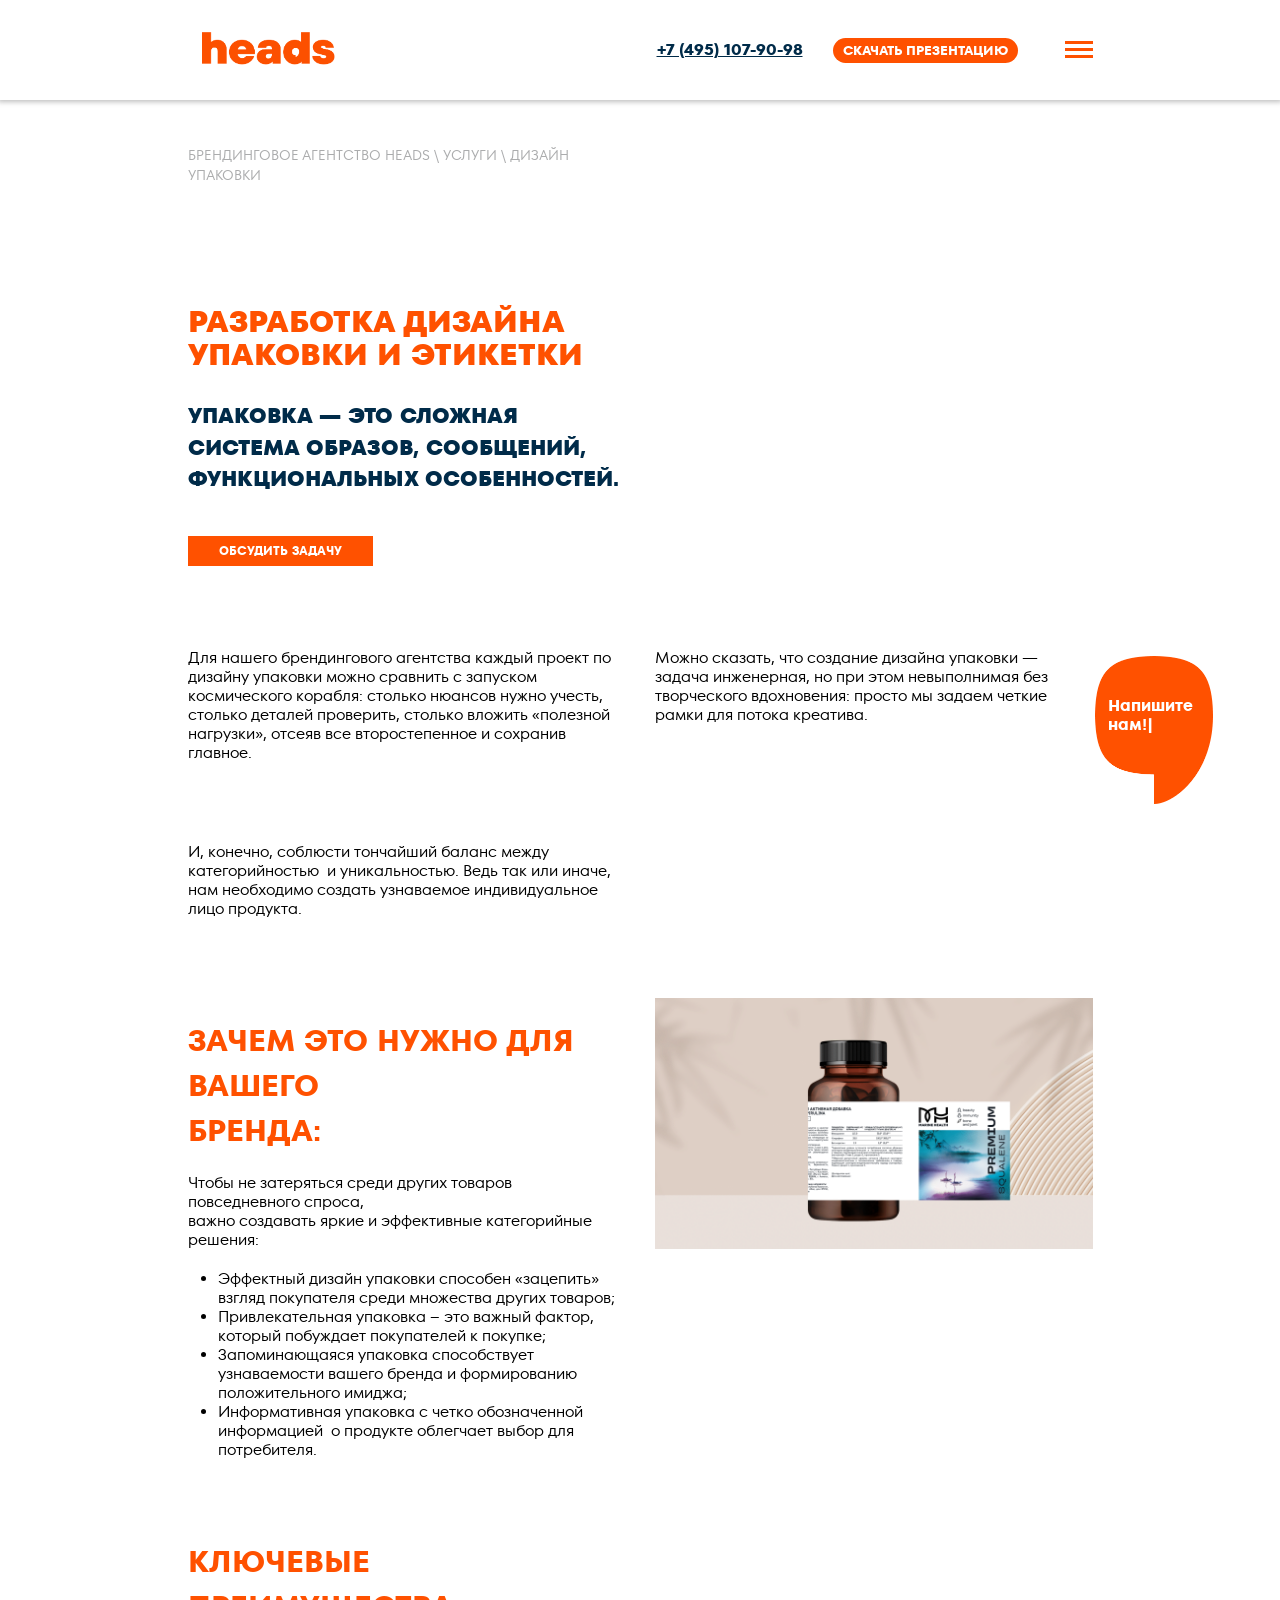
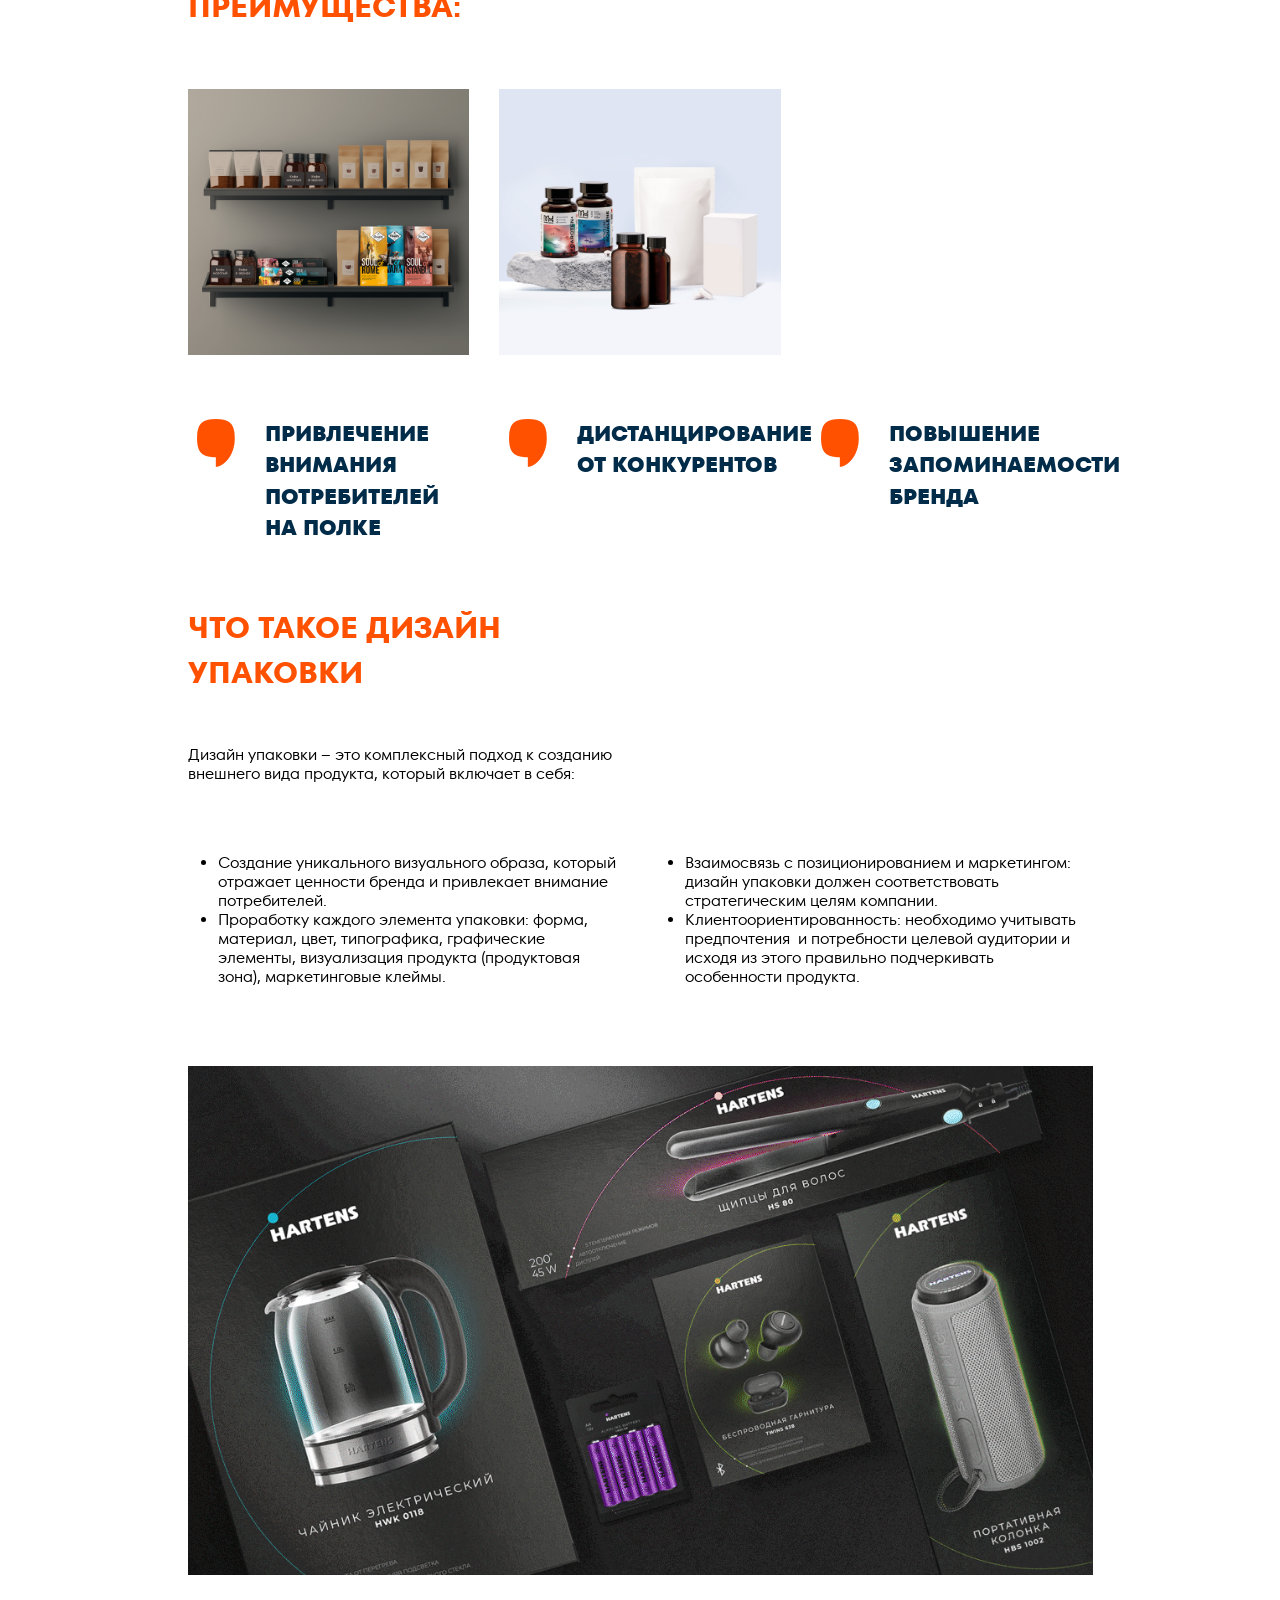
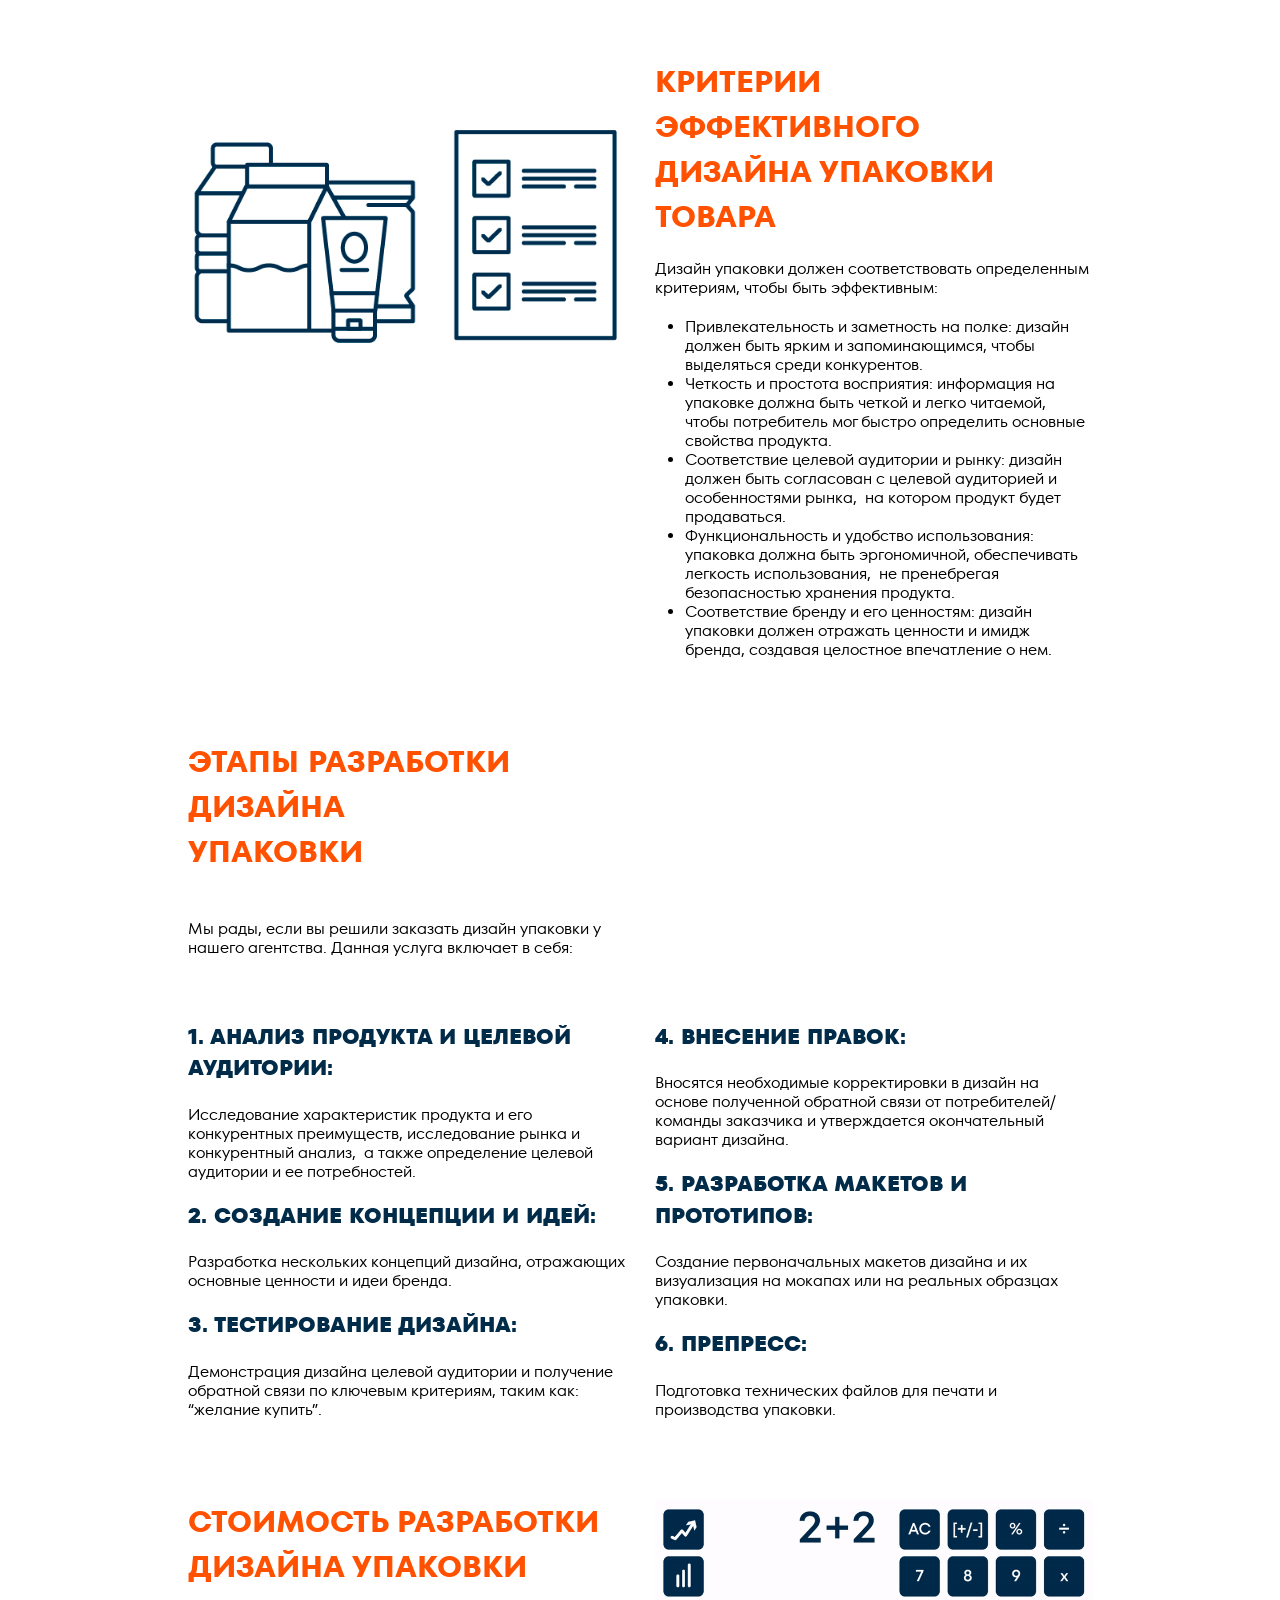
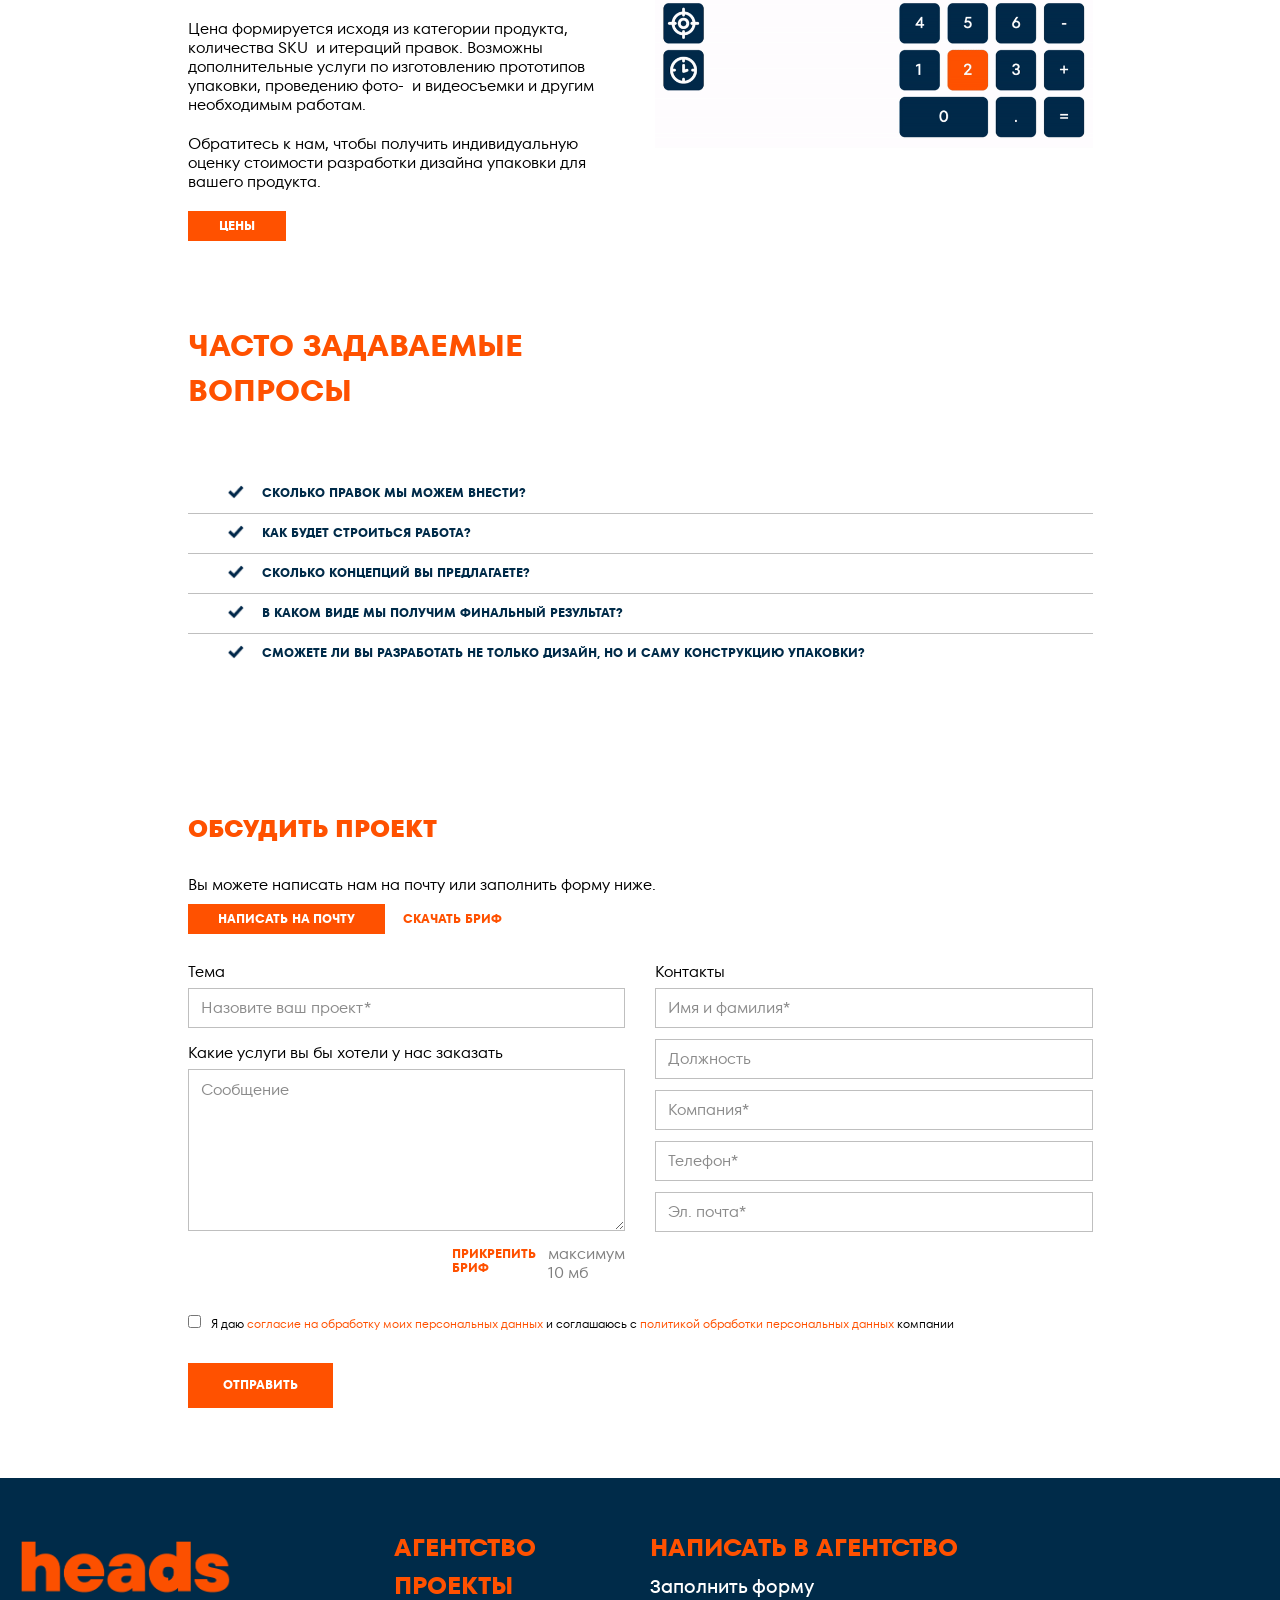
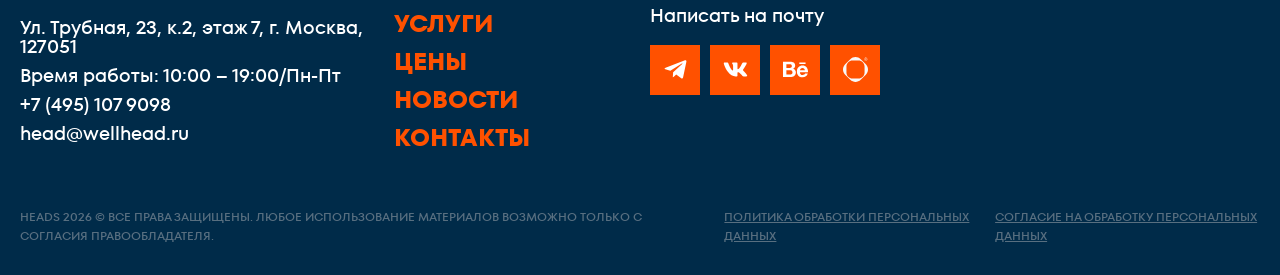
==== commit ba4e2624: "S04 07: integrate the checked preview with current Pages and preserve S03 GEO" ====
--- a/dizajn-upakovki/index.html
+++ b/dizajn-upakovki/index.html
@@ -404,7 +404,7 @@
 		</div>
 	</div>
 </div></div></div><div class="wpb_column vc_column_container vc_col-sm-6"><div class="vc_column-inner"><div class="wpb_wrapper"><div class="vcex-image vcex-module vcex-clr textleft"><span class="vcex-image-inner"><img decoding="async" src="assets/5e2584bb95-package_design_02.gif" alt="Package Design 02" data-no-retina="" width="1776" height="1020" data-heads-text-id="HEADS-S04-0017"></span></div></div></div></div></div><div class="vc_row wpb_row vc_row-fluid vc_custom_1730794473755 hidden-phone"><div class="wpb_column vc_column_container vc_col-sm-6"><div class="vc_column-inner"><div class="wpb_wrapper"><h2 class="vcex-module vcex-heading vcex-heading-plain" data-wpex-rcss="{&quot;font-size&quot;:{&quot;d&quot;:&quot;30px&quot;,&quot;tl&quot;:&quot;25px&quot;,&quot;tp&quot;:&quot;21px&quot;,&quot;pl&quot;:&quot;19px&quot;,&quot;pp&quot;:&quot;19px&quot;}}" style="font-family:TT Fors Bold;" data-heads-text-id="HEADS-S04-0018"><span class="vcex-heading-inner clr">Ключевые преимущества:</span></h2></div></div></div><div class="wpb_column vc_column_container vc_col-sm-6"><div class="vc_column-inner"><div class="wpb_wrapper"></div></div></div></div><div class="vc_row wpb_row vc_row-fluid vc_custom_1730794410867 hidden-phone"><div class="wpb_column vc_column_container vc_col-sm-4"><div class="vc_column-inner"><div class="wpb_wrapper"><div class="vcex-image vcex-module vcex-clr textleft"><span class="vcex-image-inner"><img loading="eager" decoding="async" src="assets/4364d57998-image_2024-11-21_17-19-04.png" alt="Image 2024 11 21 17 19 04" data-no-retina="" width="720" height="680" data-heads-text-id="HEADS-S04-0019"></span></div></div></div></div><div class="wpb_column vc_column_container vc_col-sm-4"><div class="vc_column-inner"><div class="wpb_wrapper"><div class="vcex-image vcex-module vcex-clr textleft"><span class="vcex-image-inner"><img loading="eager" decoding="async" src="assets/00eaaa7a9b-image_2024-11-21_17-19-12.png" alt="Image 2024 11 21 17 19 12" data-no-retina="" width="720" height="680" data-heads-text-id="HEADS-S04-0020"></span></div></div></div></div><div class="wpb_column vc_column_container vc_col-sm-4"><div class="vc_column-inner"><div class="wpb_wrapper"><div class="vcex-image vcex-module vcex-clr textleft"><span class="vcex-image-inner"><img loading="eager" decoding="async" src="assets/2628adb50f-image_2024-11-21_17-19-19.png" alt="Image 2024 11 21 17 19 19" data-no-retina="" width="720" height="680" data-heads-text-id="HEADS-S04-0021"></span></div></div></div></div></div><div class="vc_row wpb_row vc_row-fluid vc_custom_1730290887506 hidden-phone"><div class="wpb_column vc_column_container vc_col-sm-1"><div class="vc_column-inner"><div class="wpb_wrapper"><div class="vcex-image vcex-module vcex-clr textright"><span class="vcex-image-inner"><img loading="lazy" decoding="async" src="../strategija-i-pozicionirovanie/assets/7ab01cfb96-5345.png" alt="5345" data-no-retina="" width="38" height="48" data-heads-text-id="HEADS-S04-0022"></span></div></div></div></div><div class="wpb_column vc_column_container vc_col-sm-3"><div class="vc_column-inner"><div class="wpb_wrapper"><div class="vcex-module vcex-heading vcex-heading-plain" data-wpex-rcss="{&quot;font-size&quot;:{&quot;d&quot;:&quot;21px&quot;,&quot;tl&quot;:&quot;21px&quot;,&quot;tp&quot;:&quot;21px&quot;,&quot;pl&quot;:&quot;12px&quot;,&quot;pp&quot;:&quot;12px&quot;}}" style="color:#002b49;font-family:TT Fors Extrabold;line-height:1.5;" data-heads-text-id="HEADS-S04-0023"><span class="vcex-heading-inner clr">Привлечение внимания<br>
-потребителей на полке</span></div></div></div></div><div class="wpb_column vc_column_container vc_col-sm-1"><div class="vc_column-inner"><div class="wpb_wrapper"><div class="vcex-image vcex-module vcex-clr textright"><span class="vcex-image-inner"><img loading="lazy" decoding="async" src="../strategija-i-pozicionirovanie/assets/7ab01cfb96-5345.png" alt="5345" data-no-retina="" width="38" height="48" data-heads-text-id="HEADS-S04-0022"></span></div></div></div></div><div class="wpb_column vc_column_container vc_col-sm-3"><div class="vc_column-inner"><div class="wpb_wrapper"><div class="vcex-module vcex-heading vcex-heading-plain" data-wpex-rcss="{&quot;font-size&quot;:{&quot;d&quot;:&quot;21px&quot;,&quot;tl&quot;:&quot;21px&quot;,&quot;tp&quot;:&quot;21px&quot;,&quot;pl&quot;:&quot;12px&quot;,&quot;pp&quot;:&quot;12px&quot;}}" style="color:#002b49;font-family:TT Fors Extrabold;line-height:1.5;" data-heads-text-id="HEADS-S04-0024"><span class="vcex-heading-inner clr">дистанцирование<br>
+потребителей на полке</span></div></div></div></div><div class="wpb_column vc_column_container vc_col-sm-1"><div class="vc_column-inner"><div class="wpb_wrapper"><div class="vcex-image vcex-module vcex-clr textright"><span class="vcex-image-inner"><img loading="lazy" decoding="async" src="../strategija-i-pozicionirovanie/assets/7ab01cfb96-5345.png" alt="5345" data-no-retina="" width="38" height="48" data-heads-text-id="HEADS-S04-0022"></span></div></div></div></div><div class="wpb_column vc_column_container vc_col-sm-3"><div class="vc_column-inner"><div class="wpb_wrapper"><div class="packaging-benefit-title vcex-module vcex-heading vcex-heading-plain" data-wpex-rcss="{&quot;font-size&quot;:{&quot;d&quot;:&quot;21px&quot;,&quot;tl&quot;:&quot;21px&quot;,&quot;tp&quot;:&quot;21px&quot;,&quot;pl&quot;:&quot;12px&quot;,&quot;pp&quot;:&quot;12px&quot;}}" style="color:#002b49;font-family:TT Fors Extrabold;line-height:1.5;" data-heads-text-id="HEADS-S04-0024"><span class="vcex-heading-inner clr">дистанцирование<br>
 от конкурентов</span></div></div></div></div><div class="wpb_column vc_column_container vc_col-sm-1"><div class="vc_column-inner"><div class="wpb_wrapper"><div class="vcex-image vcex-module vcex-clr textright"><span class="vcex-image-inner"><img loading="lazy" decoding="async" src="../strategija-i-pozicionirovanie/assets/7ab01cfb96-5345.png" alt="5345" data-no-retina="" width="38" height="48" data-heads-text-id="HEADS-S04-0022"></span></div></div></div></div><div class="wpb_column vc_column_container vc_col-sm-3"><div class="vc_column-inner"><div class="wpb_wrapper"><div class="vcex-module vcex-heading vcex-heading-plain" data-wpex-rcss="{&quot;font-size&quot;:{&quot;d&quot;:&quot;21px&quot;,&quot;tl&quot;:&quot;21px&quot;,&quot;tp&quot;:&quot;21px&quot;,&quot;pl&quot;:&quot;12px&quot;,&quot;pp&quot;:&quot;12px&quot;}}" style="color:#002b49;font-family:TT Fors Extrabold;line-height:1.5;" data-heads-text-id="HEADS-S04-0025"><span class="vcex-heading-inner clr">Повышение<br>
 запоминаемости бренда</span></div></div></div></div></div><div class="vc_row wpb_row vc_row-fluid vc_custom_1732193356437 hidden-phone"><div class="wpb_column vc_column_container vc_col-sm-6"><div class="vc_column-inner"><div class="wpb_wrapper"><h2 class="vcex-module vcex-heading vcex-heading-plain" data-wpex-rcss="{&quot;font-size&quot;:{&quot;d&quot;:&quot;30px&quot;,&quot;tl&quot;:&quot;25px&quot;,&quot;tp&quot;:&quot;21px&quot;,&quot;pl&quot;:&quot;19px&quot;,&quot;pp&quot;:&quot;19px&quot;}}" style="font-family:TT Fors Bold;" data-heads-text-id="HEADS-S04-0026"><span class="vcex-heading-inner clr">Что такое дизайн упаковки</span></h2></div></div></div><div class="wpb_column vc_column_container vc_col-sm-6"><div class="vc_column-inner"><div class="wpb_wrapper"></div></div></div></div><div class="vc_row wpb_row vc_row-fluid vc_custom_1732193356437 hidden-phone"><div class="wpb_column vc_column_container vc_col-sm-6"><div class="vc_column-inner"><div class="wpb_wrapper">
 	<div style="text-align:left;" class="wpb_text_column wpb_content_element vc_custom_1732192277650">
--- a/dizajn-upakovki/preview.css
+++ b/dizajn-upakovki/preview.css
@@ -91,3 +91,9 @@
         font-size: 10px !important;
     }
 }
+
+@media (min-width: 768px) and (max-width: 959px) {
+    .packaging-benefit-title {
+        overflow-wrap: anywhere;
+    }
+}
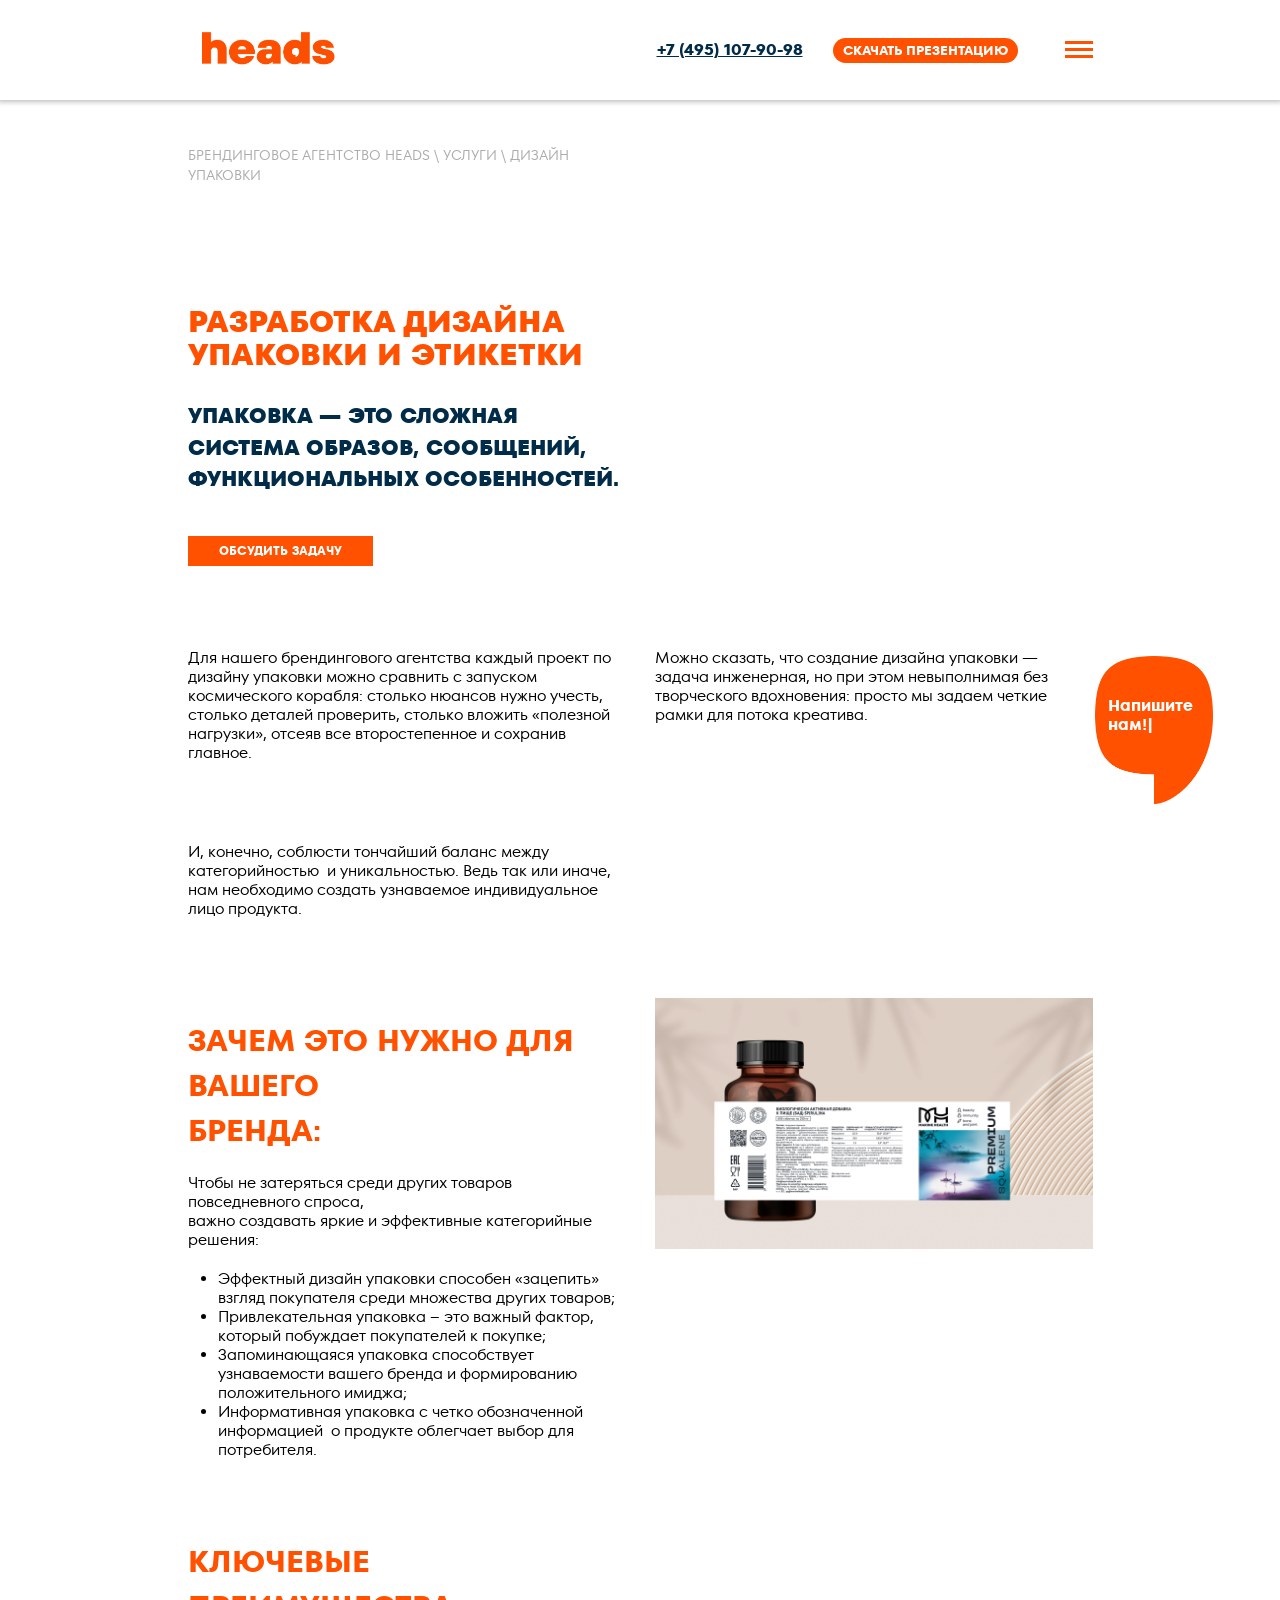
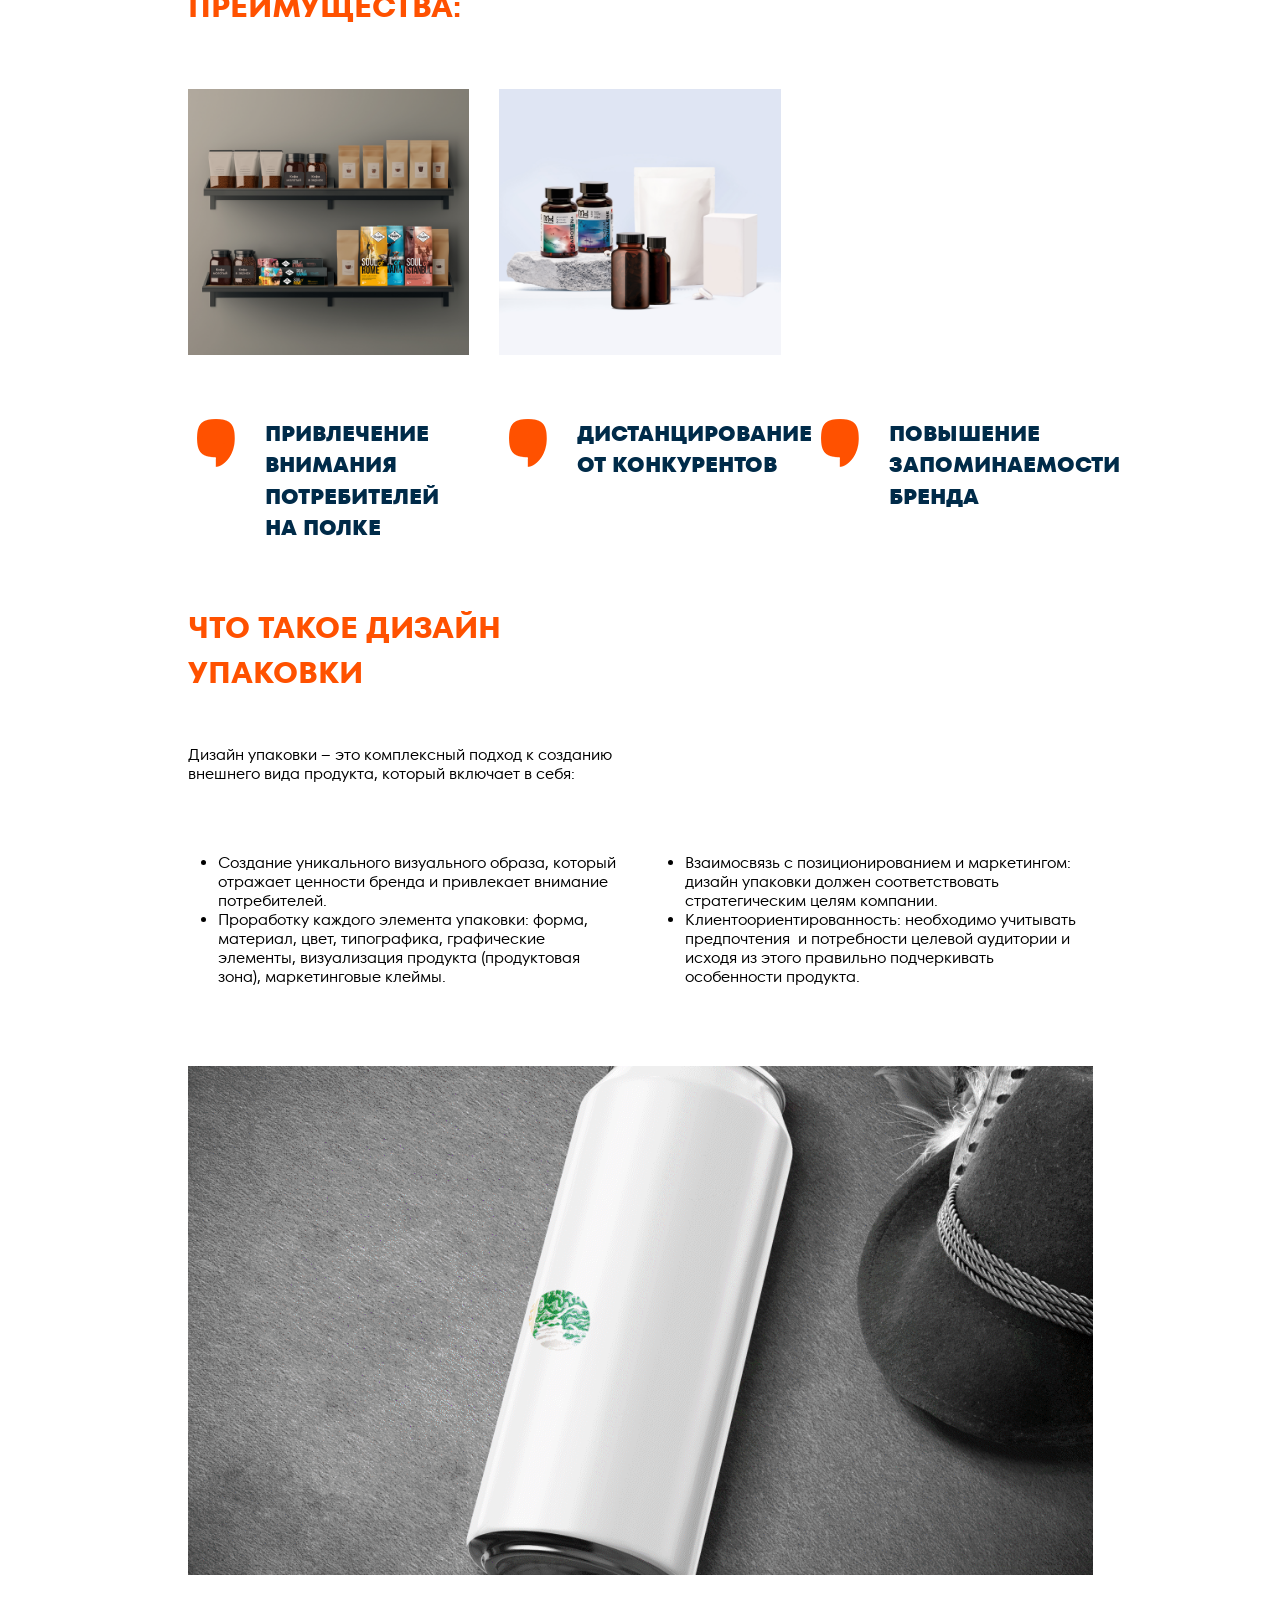
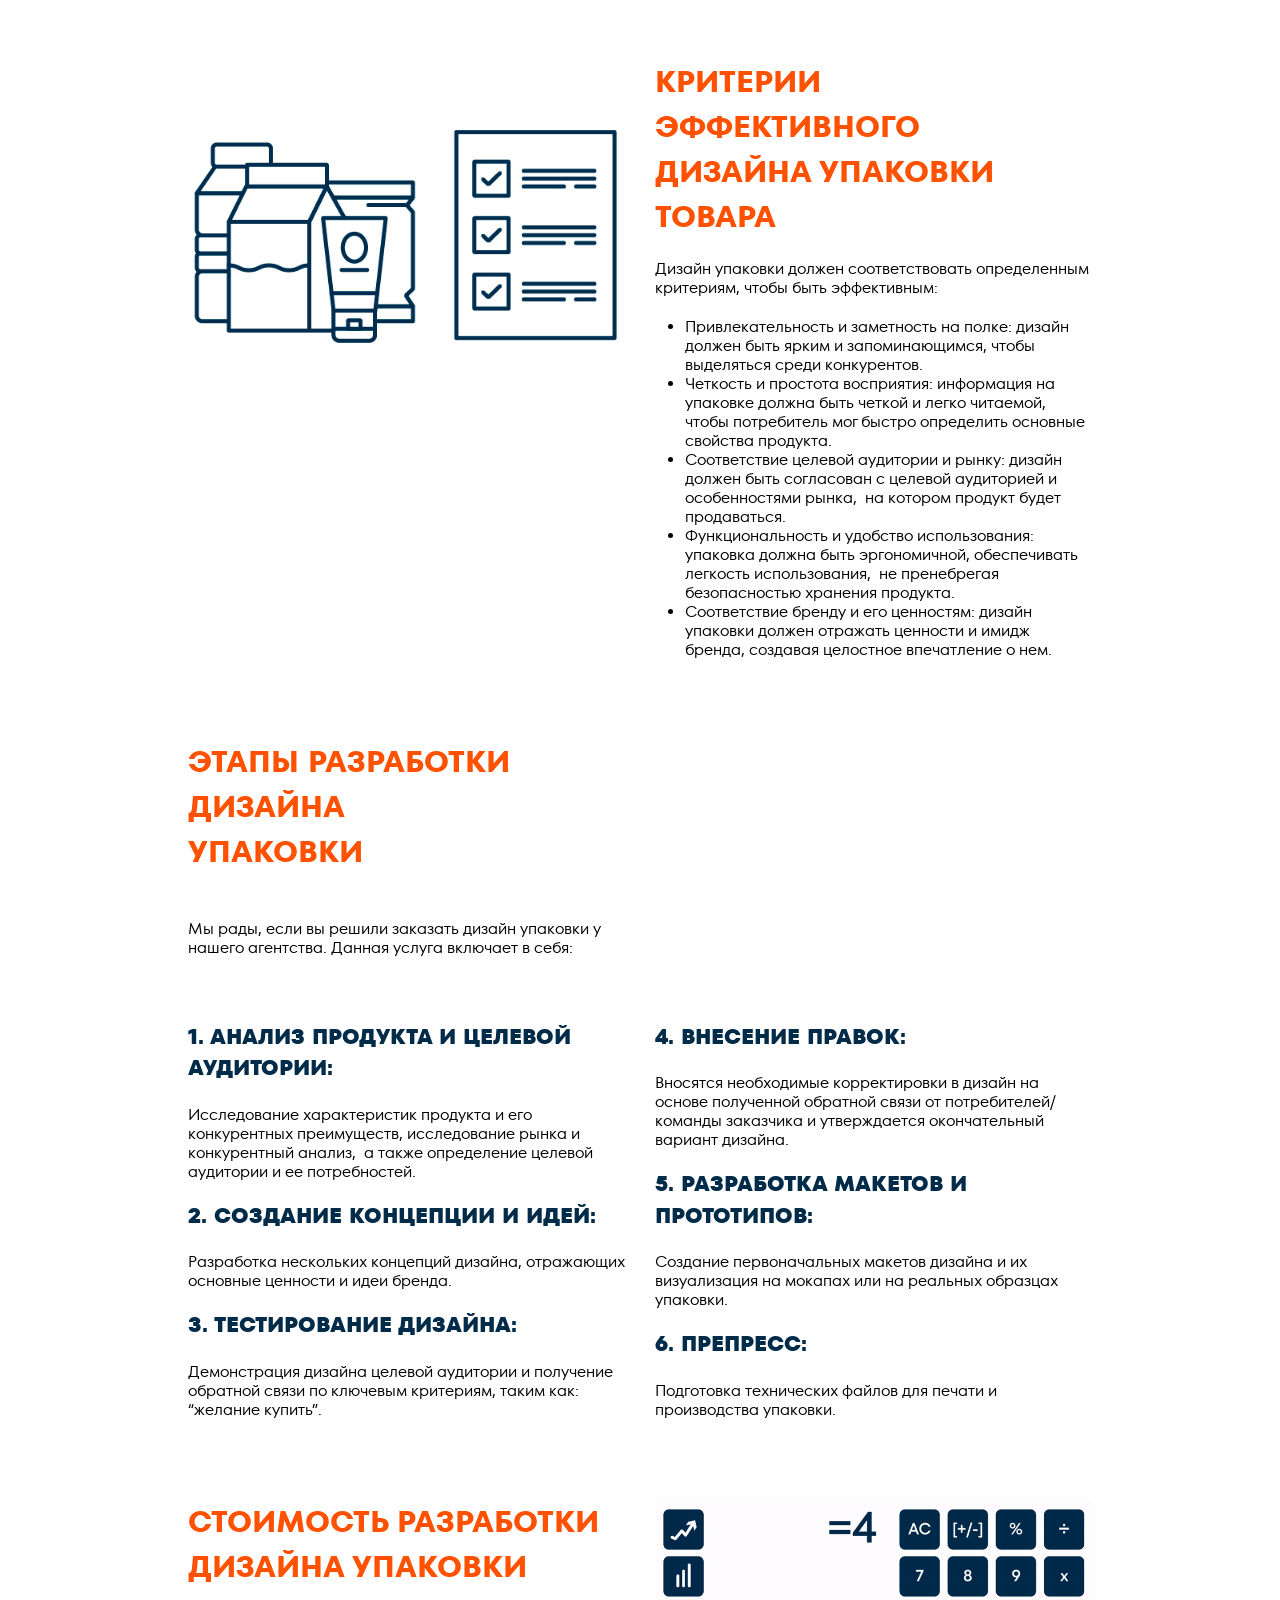
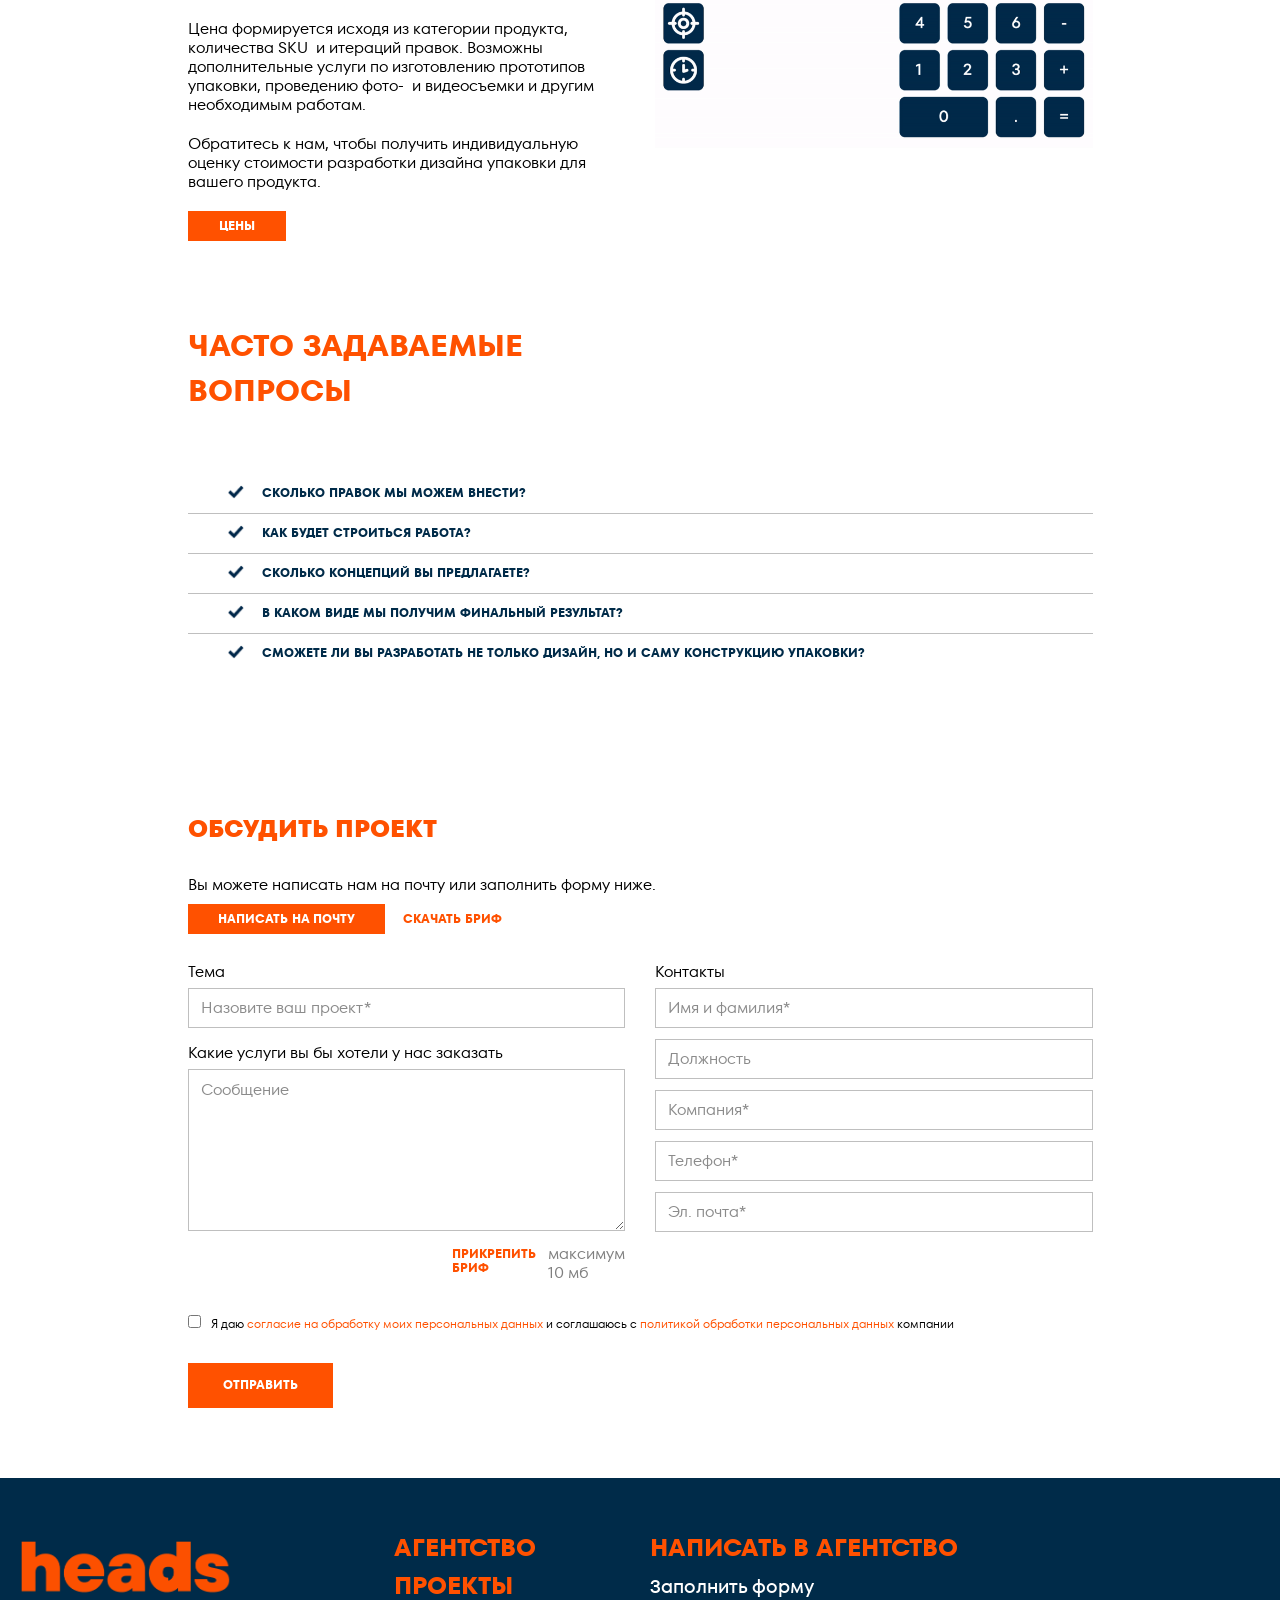
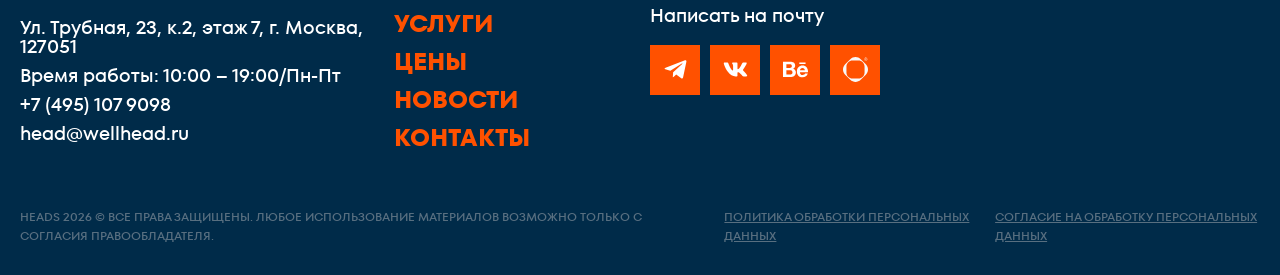
==== commit cf94671a: "S04 07a: keep all three benefit captions inside their tablet columns" ====
--- a/dizajn-upakovki/index.html
+++ b/dizajn-upakovki/index.html
@@ -403,9 +403,9 @@
 
 		</div>
 	</div>
-</div></div></div><div class="wpb_column vc_column_container vc_col-sm-6"><div class="vc_column-inner"><div class="wpb_wrapper"><div class="vcex-image vcex-module vcex-clr textleft"><span class="vcex-image-inner"><img decoding="async" src="assets/5e2584bb95-package_design_02.gif" alt="Package Design 02" data-no-retina="" width="1776" height="1020" data-heads-text-id="HEADS-S04-0017"></span></div></div></div></div></div><div class="vc_row wpb_row vc_row-fluid vc_custom_1730794473755 hidden-phone"><div class="wpb_column vc_column_container vc_col-sm-6"><div class="vc_column-inner"><div class="wpb_wrapper"><h2 class="vcex-module vcex-heading vcex-heading-plain" data-wpex-rcss="{&quot;font-size&quot;:{&quot;d&quot;:&quot;30px&quot;,&quot;tl&quot;:&quot;25px&quot;,&quot;tp&quot;:&quot;21px&quot;,&quot;pl&quot;:&quot;19px&quot;,&quot;pp&quot;:&quot;19px&quot;}}" style="font-family:TT Fors Bold;" data-heads-text-id="HEADS-S04-0018"><span class="vcex-heading-inner clr">Ключевые преимущества:</span></h2></div></div></div><div class="wpb_column vc_column_container vc_col-sm-6"><div class="vc_column-inner"><div class="wpb_wrapper"></div></div></div></div><div class="vc_row wpb_row vc_row-fluid vc_custom_1730794410867 hidden-phone"><div class="wpb_column vc_column_container vc_col-sm-4"><div class="vc_column-inner"><div class="wpb_wrapper"><div class="vcex-image vcex-module vcex-clr textleft"><span class="vcex-image-inner"><img loading="eager" decoding="async" src="assets/4364d57998-image_2024-11-21_17-19-04.png" alt="Image 2024 11 21 17 19 04" data-no-retina="" width="720" height="680" data-heads-text-id="HEADS-S04-0019"></span></div></div></div></div><div class="wpb_column vc_column_container vc_col-sm-4"><div class="vc_column-inner"><div class="wpb_wrapper"><div class="vcex-image vcex-module vcex-clr textleft"><span class="vcex-image-inner"><img loading="eager" decoding="async" src="assets/00eaaa7a9b-image_2024-11-21_17-19-12.png" alt="Image 2024 11 21 17 19 12" data-no-retina="" width="720" height="680" data-heads-text-id="HEADS-S04-0020"></span></div></div></div></div><div class="wpb_column vc_column_container vc_col-sm-4"><div class="vc_column-inner"><div class="wpb_wrapper"><div class="vcex-image vcex-module vcex-clr textleft"><span class="vcex-image-inner"><img loading="eager" decoding="async" src="assets/2628adb50f-image_2024-11-21_17-19-19.png" alt="Image 2024 11 21 17 19 19" data-no-retina="" width="720" height="680" data-heads-text-id="HEADS-S04-0021"></span></div></div></div></div></div><div class="vc_row wpb_row vc_row-fluid vc_custom_1730290887506 hidden-phone"><div class="wpb_column vc_column_container vc_col-sm-1"><div class="vc_column-inner"><div class="wpb_wrapper"><div class="vcex-image vcex-module vcex-clr textright"><span class="vcex-image-inner"><img loading="lazy" decoding="async" src="../strategija-i-pozicionirovanie/assets/7ab01cfb96-5345.png" alt="5345" data-no-retina="" width="38" height="48" data-heads-text-id="HEADS-S04-0022"></span></div></div></div></div><div class="wpb_column vc_column_container vc_col-sm-3"><div class="vc_column-inner"><div class="wpb_wrapper"><div class="vcex-module vcex-heading vcex-heading-plain" data-wpex-rcss="{&quot;font-size&quot;:{&quot;d&quot;:&quot;21px&quot;,&quot;tl&quot;:&quot;21px&quot;,&quot;tp&quot;:&quot;21px&quot;,&quot;pl&quot;:&quot;12px&quot;,&quot;pp&quot;:&quot;12px&quot;}}" style="color:#002b49;font-family:TT Fors Extrabold;line-height:1.5;" data-heads-text-id="HEADS-S04-0023"><span class="vcex-heading-inner clr">Привлечение внимания<br>
+</div></div></div><div class="wpb_column vc_column_container vc_col-sm-6"><div class="vc_column-inner"><div class="wpb_wrapper"><div class="vcex-image vcex-module vcex-clr textleft"><span class="vcex-image-inner"><img decoding="async" src="assets/5e2584bb95-package_design_02.gif" alt="Package Design 02" data-no-retina="" width="1776" height="1020" data-heads-text-id="HEADS-S04-0017"></span></div></div></div></div></div><div class="vc_row wpb_row vc_row-fluid vc_custom_1730794473755 hidden-phone"><div class="wpb_column vc_column_container vc_col-sm-6"><div class="vc_column-inner"><div class="wpb_wrapper"><h2 class="vcex-module vcex-heading vcex-heading-plain" data-wpex-rcss="{&quot;font-size&quot;:{&quot;d&quot;:&quot;30px&quot;,&quot;tl&quot;:&quot;25px&quot;,&quot;tp&quot;:&quot;21px&quot;,&quot;pl&quot;:&quot;19px&quot;,&quot;pp&quot;:&quot;19px&quot;}}" style="font-family:TT Fors Bold;" data-heads-text-id="HEADS-S04-0018"><span class="vcex-heading-inner clr">Ключевые преимущества:</span></h2></div></div></div><div class="wpb_column vc_column_container vc_col-sm-6"><div class="vc_column-inner"><div class="wpb_wrapper"></div></div></div></div><div class="vc_row wpb_row vc_row-fluid vc_custom_1730794410867 hidden-phone"><div class="wpb_column vc_column_container vc_col-sm-4"><div class="vc_column-inner"><div class="wpb_wrapper"><div class="vcex-image vcex-module vcex-clr textleft"><span class="vcex-image-inner"><img loading="eager" decoding="async" src="assets/4364d57998-image_2024-11-21_17-19-04.png" alt="Image 2024 11 21 17 19 04" data-no-retina="" width="720" height="680" data-heads-text-id="HEADS-S04-0019"></span></div></div></div></div><div class="wpb_column vc_column_container vc_col-sm-4"><div class="vc_column-inner"><div class="wpb_wrapper"><div class="vcex-image vcex-module vcex-clr textleft"><span class="vcex-image-inner"><img loading="eager" decoding="async" src="assets/00eaaa7a9b-image_2024-11-21_17-19-12.png" alt="Image 2024 11 21 17 19 12" data-no-retina="" width="720" height="680" data-heads-text-id="HEADS-S04-0020"></span></div></div></div></div><div class="wpb_column vc_column_container vc_col-sm-4"><div class="vc_column-inner"><div class="wpb_wrapper"><div class="vcex-image vcex-module vcex-clr textleft"><span class="vcex-image-inner"><img loading="eager" decoding="async" src="assets/2628adb50f-image_2024-11-21_17-19-19.png" alt="Image 2024 11 21 17 19 19" data-no-retina="" width="720" height="680" data-heads-text-id="HEADS-S04-0021"></span></div></div></div></div></div><div class="vc_row wpb_row vc_row-fluid vc_custom_1730290887506 hidden-phone"><div class="wpb_column vc_column_container vc_col-sm-1"><div class="vc_column-inner"><div class="wpb_wrapper"><div class="vcex-image vcex-module vcex-clr textright"><span class="vcex-image-inner"><img loading="lazy" decoding="async" src="../strategija-i-pozicionirovanie/assets/7ab01cfb96-5345.png" alt="5345" data-no-retina="" width="38" height="48" data-heads-text-id="HEADS-S04-0022"></span></div></div></div></div><div class="wpb_column vc_column_container vc_col-sm-3"><div class="vc_column-inner"><div class="wpb_wrapper"><div class="packaging-benefit-title vcex-module vcex-heading vcex-heading-plain" data-wpex-rcss="{&quot;font-size&quot;:{&quot;d&quot;:&quot;21px&quot;,&quot;tl&quot;:&quot;21px&quot;,&quot;tp&quot;:&quot;21px&quot;,&quot;pl&quot;:&quot;12px&quot;,&quot;pp&quot;:&quot;12px&quot;}}" style="color:#002b49;font-family:TT Fors Extrabold;line-height:1.5;" data-heads-text-id="HEADS-S04-0023"><span class="vcex-heading-inner clr">Привлечение внимания<br>
 потребителей на полке</span></div></div></div></div><div class="wpb_column vc_column_container vc_col-sm-1"><div class="vc_column-inner"><div class="wpb_wrapper"><div class="vcex-image vcex-module vcex-clr textright"><span class="vcex-image-inner"><img loading="lazy" decoding="async" src="../strategija-i-pozicionirovanie/assets/7ab01cfb96-5345.png" alt="5345" data-no-retina="" width="38" height="48" data-heads-text-id="HEADS-S04-0022"></span></div></div></div></div><div class="wpb_column vc_column_container vc_col-sm-3"><div class="vc_column-inner"><div class="wpb_wrapper"><div class="packaging-benefit-title vcex-module vcex-heading vcex-heading-plain" data-wpex-rcss="{&quot;font-size&quot;:{&quot;d&quot;:&quot;21px&quot;,&quot;tl&quot;:&quot;21px&quot;,&quot;tp&quot;:&quot;21px&quot;,&quot;pl&quot;:&quot;12px&quot;,&quot;pp&quot;:&quot;12px&quot;}}" style="color:#002b49;font-family:TT Fors Extrabold;line-height:1.5;" data-heads-text-id="HEADS-S04-0024"><span class="vcex-heading-inner clr">дистанцирование<br>
-от конкурентов</span></div></div></div></div><div class="wpb_column vc_column_container vc_col-sm-1"><div class="vc_column-inner"><div class="wpb_wrapper"><div class="vcex-image vcex-module vcex-clr textright"><span class="vcex-image-inner"><img loading="lazy" decoding="async" src="../strategija-i-pozicionirovanie/assets/7ab01cfb96-5345.png" alt="5345" data-no-retina="" width="38" height="48" data-heads-text-id="HEADS-S04-0022"></span></div></div></div></div><div class="wpb_column vc_column_container vc_col-sm-3"><div class="vc_column-inner"><div class="wpb_wrapper"><div class="vcex-module vcex-heading vcex-heading-plain" data-wpex-rcss="{&quot;font-size&quot;:{&quot;d&quot;:&quot;21px&quot;,&quot;tl&quot;:&quot;21px&quot;,&quot;tp&quot;:&quot;21px&quot;,&quot;pl&quot;:&quot;12px&quot;,&quot;pp&quot;:&quot;12px&quot;}}" style="color:#002b49;font-family:TT Fors Extrabold;line-height:1.5;" data-heads-text-id="HEADS-S04-0025"><span class="vcex-heading-inner clr">Повышение<br>
+от конкурентов</span></div></div></div></div><div class="wpb_column vc_column_container vc_col-sm-1"><div class="vc_column-inner"><div class="wpb_wrapper"><div class="vcex-image vcex-module vcex-clr textright"><span class="vcex-image-inner"><img loading="lazy" decoding="async" src="../strategija-i-pozicionirovanie/assets/7ab01cfb96-5345.png" alt="5345" data-no-retina="" width="38" height="48" data-heads-text-id="HEADS-S04-0022"></span></div></div></div></div><div class="wpb_column vc_column_container vc_col-sm-3"><div class="vc_column-inner"><div class="wpb_wrapper"><div class="packaging-benefit-title vcex-module vcex-heading vcex-heading-plain" data-wpex-rcss="{&quot;font-size&quot;:{&quot;d&quot;:&quot;21px&quot;,&quot;tl&quot;:&quot;21px&quot;,&quot;tp&quot;:&quot;21px&quot;,&quot;pl&quot;:&quot;12px&quot;,&quot;pp&quot;:&quot;12px&quot;}}" style="color:#002b49;font-family:TT Fors Extrabold;line-height:1.5;" data-heads-text-id="HEADS-S04-0025"><span class="vcex-heading-inner clr">Повышение<br>
 запоминаемости бренда</span></div></div></div></div></div><div class="vc_row wpb_row vc_row-fluid vc_custom_1732193356437 hidden-phone"><div class="wpb_column vc_column_container vc_col-sm-6"><div class="vc_column-inner"><div class="wpb_wrapper"><h2 class="vcex-module vcex-heading vcex-heading-plain" data-wpex-rcss="{&quot;font-size&quot;:{&quot;d&quot;:&quot;30px&quot;,&quot;tl&quot;:&quot;25px&quot;,&quot;tp&quot;:&quot;21px&quot;,&quot;pl&quot;:&quot;19px&quot;,&quot;pp&quot;:&quot;19px&quot;}}" style="font-family:TT Fors Bold;" data-heads-text-id="HEADS-S04-0026"><span class="vcex-heading-inner clr">Что такое дизайн упаковки</span></h2></div></div></div><div class="wpb_column vc_column_container vc_col-sm-6"><div class="vc_column-inner"><div class="wpb_wrapper"></div></div></div></div><div class="vc_row wpb_row vc_row-fluid vc_custom_1732193356437 hidden-phone"><div class="wpb_column vc_column_container vc_col-sm-6"><div class="vc_column-inner"><div class="wpb_wrapper">
 	<div style="text-align:left;" class="wpb_text_column wpb_content_element vc_custom_1732192277650">
 		<div class="wpb_wrapper">
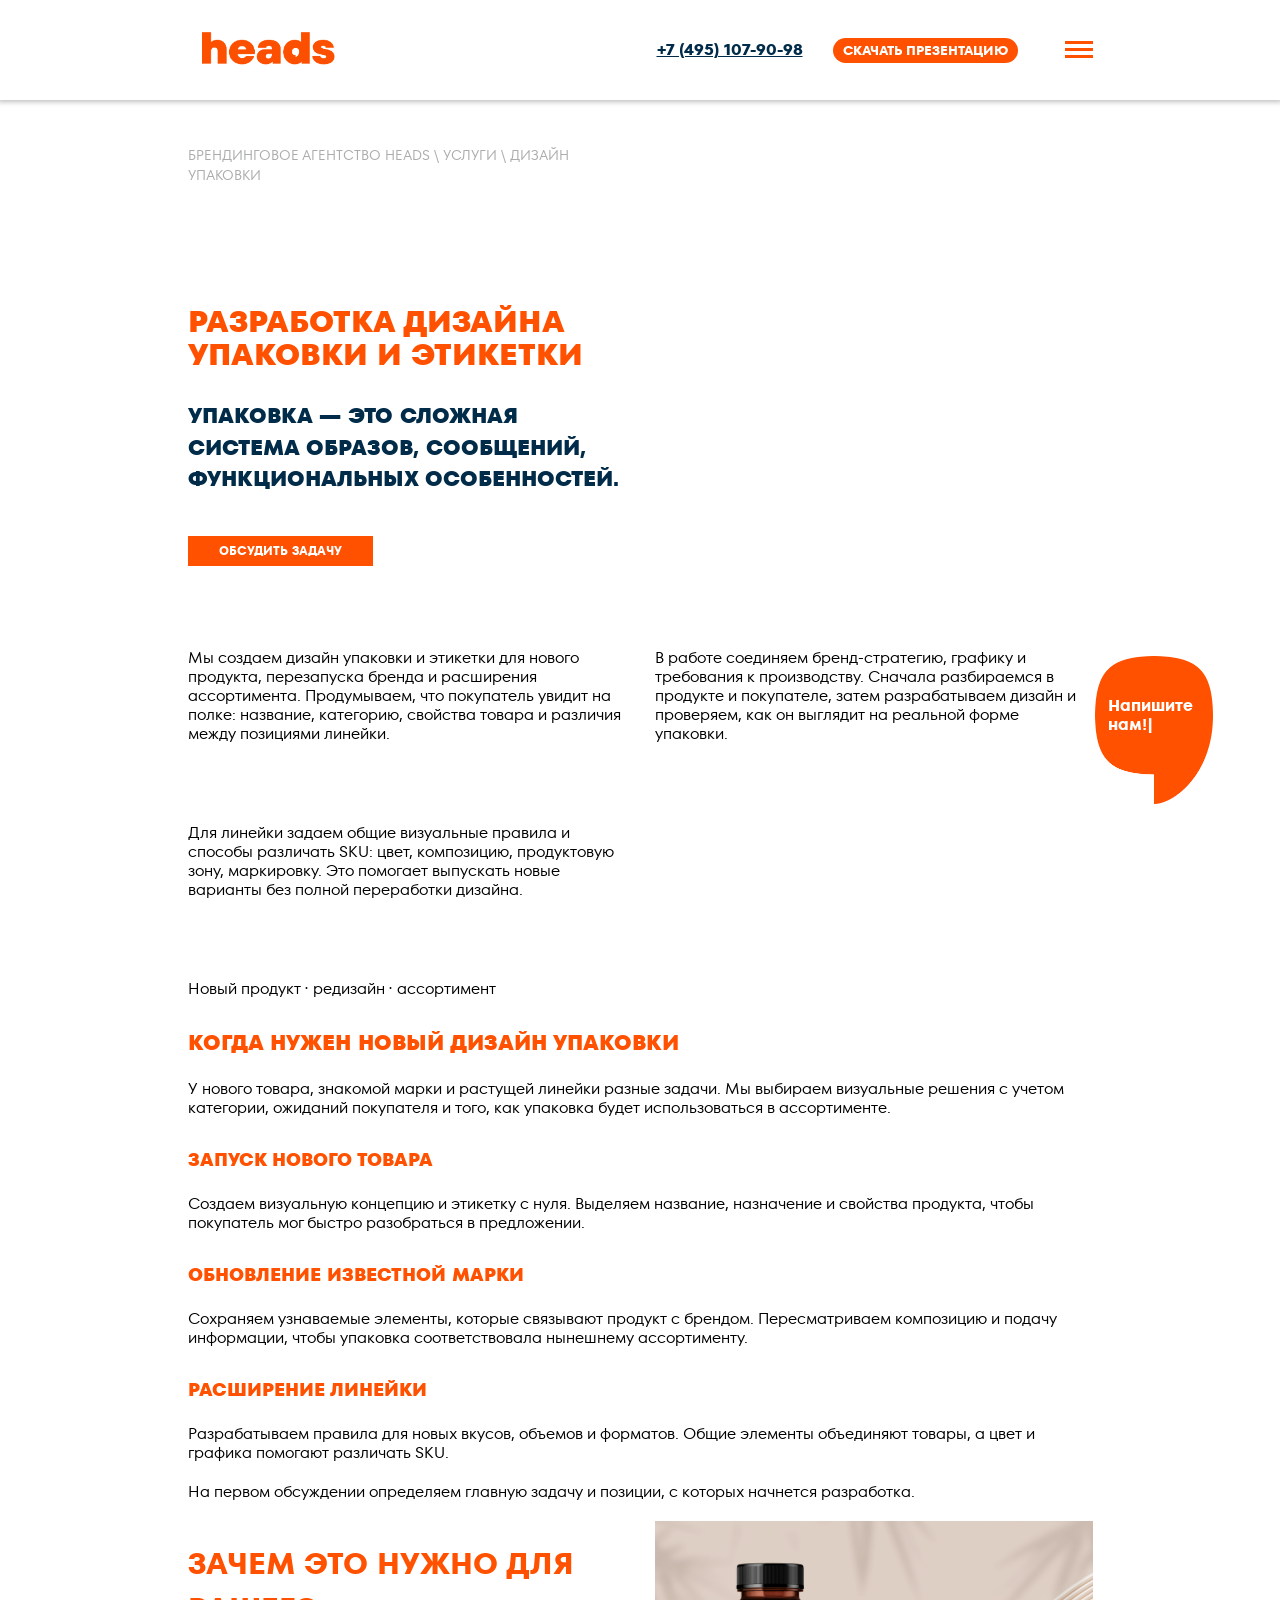
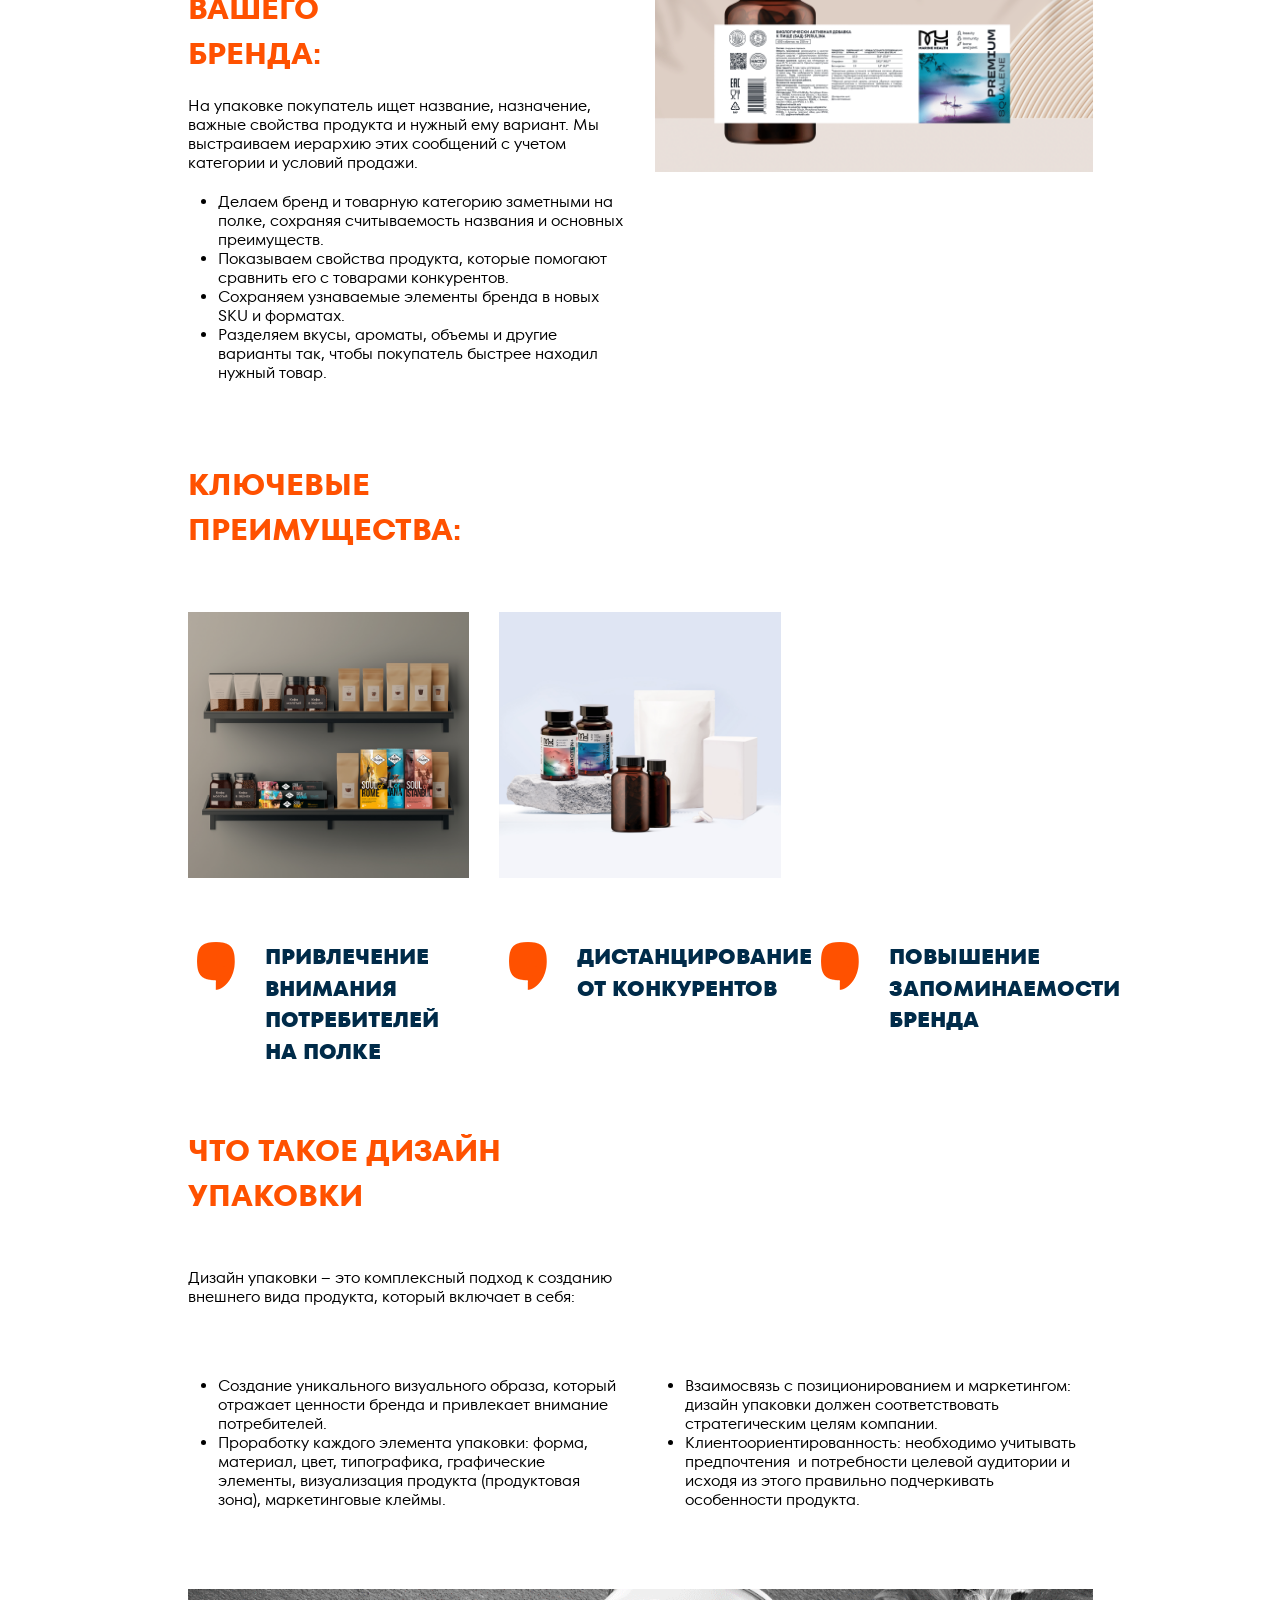
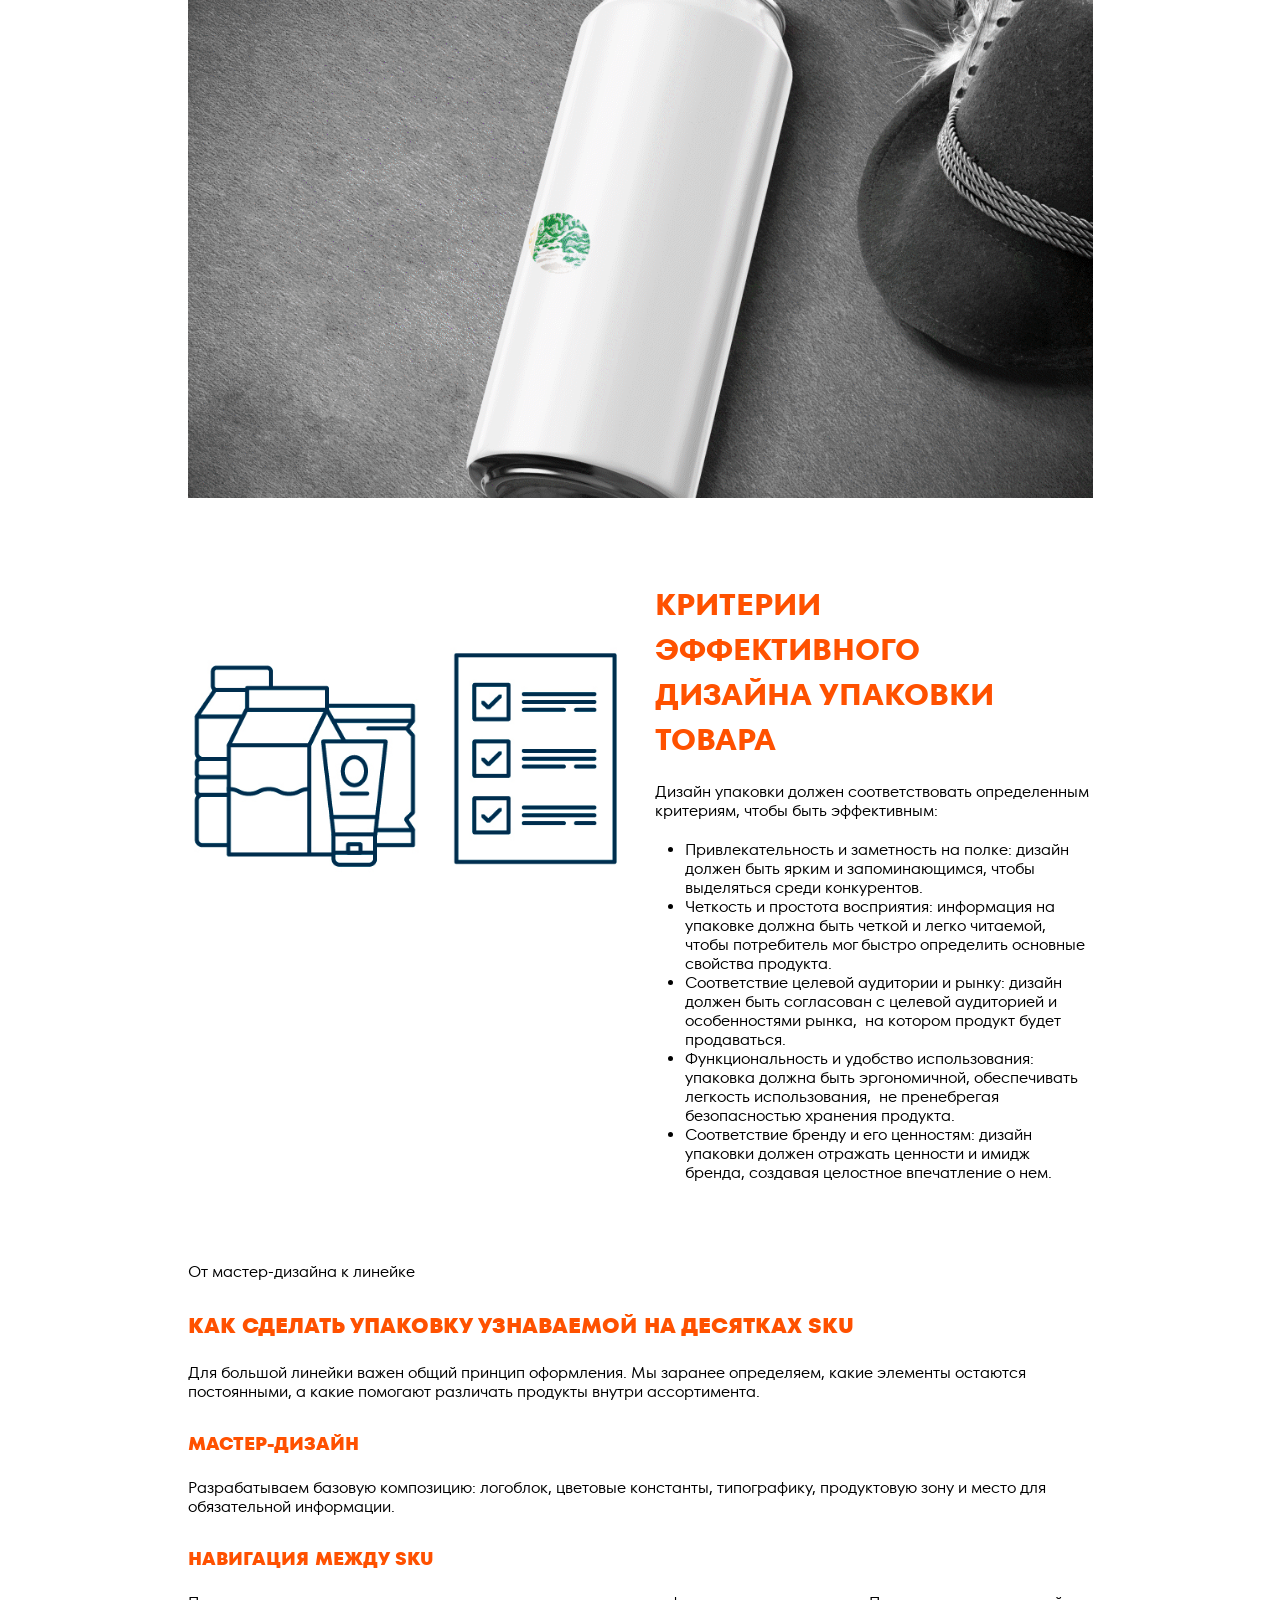
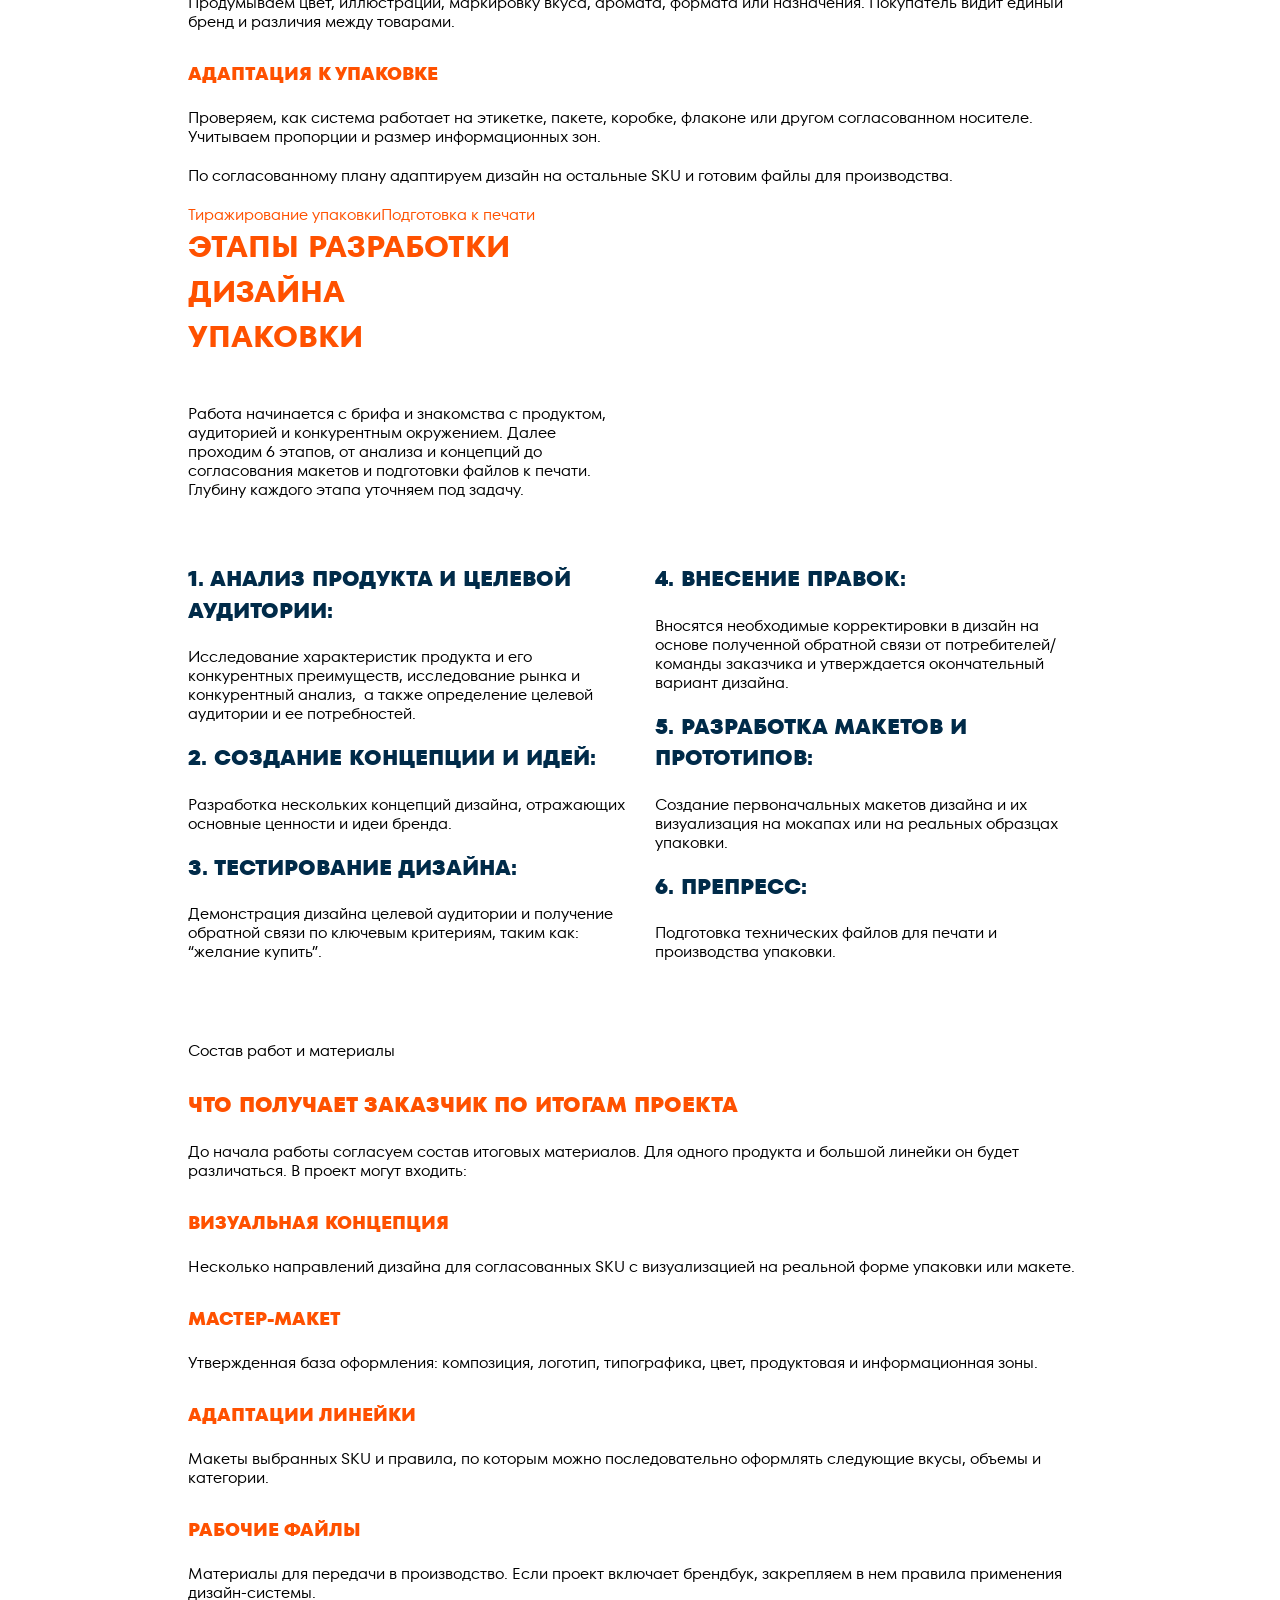
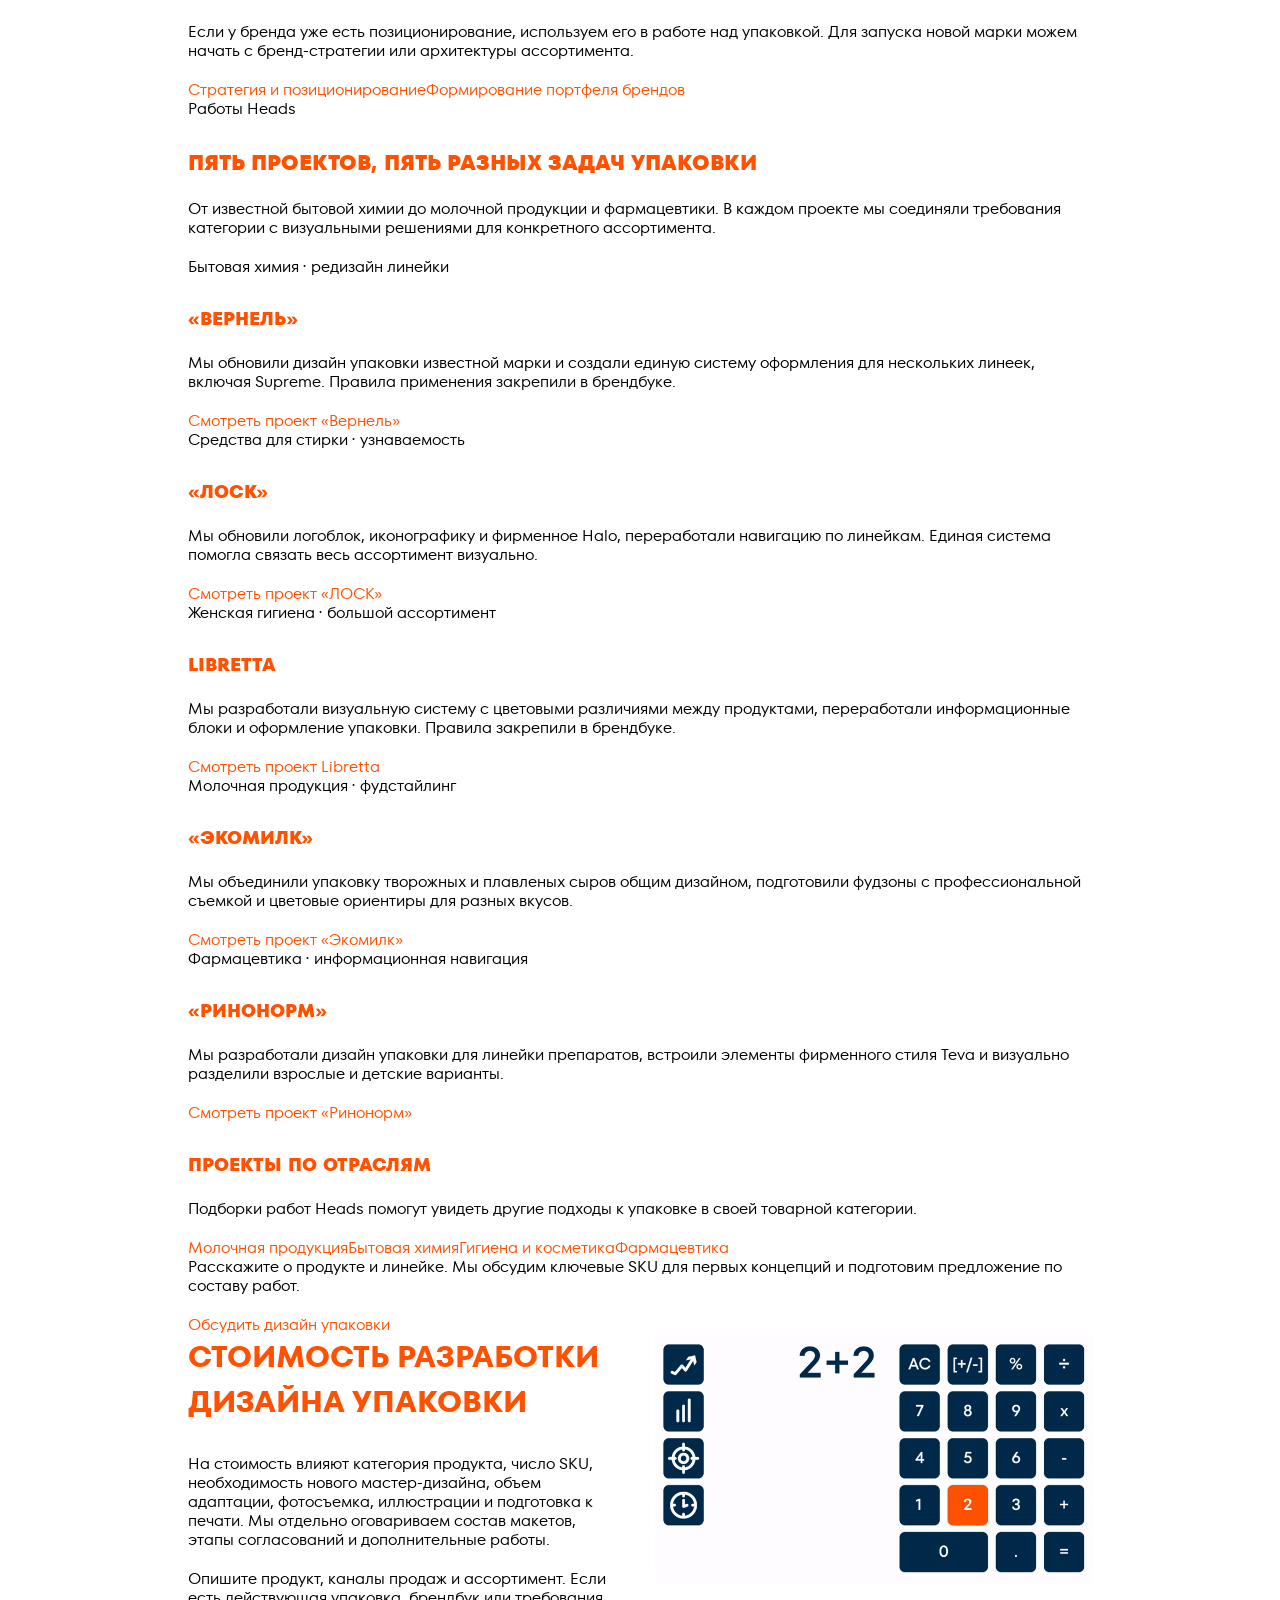
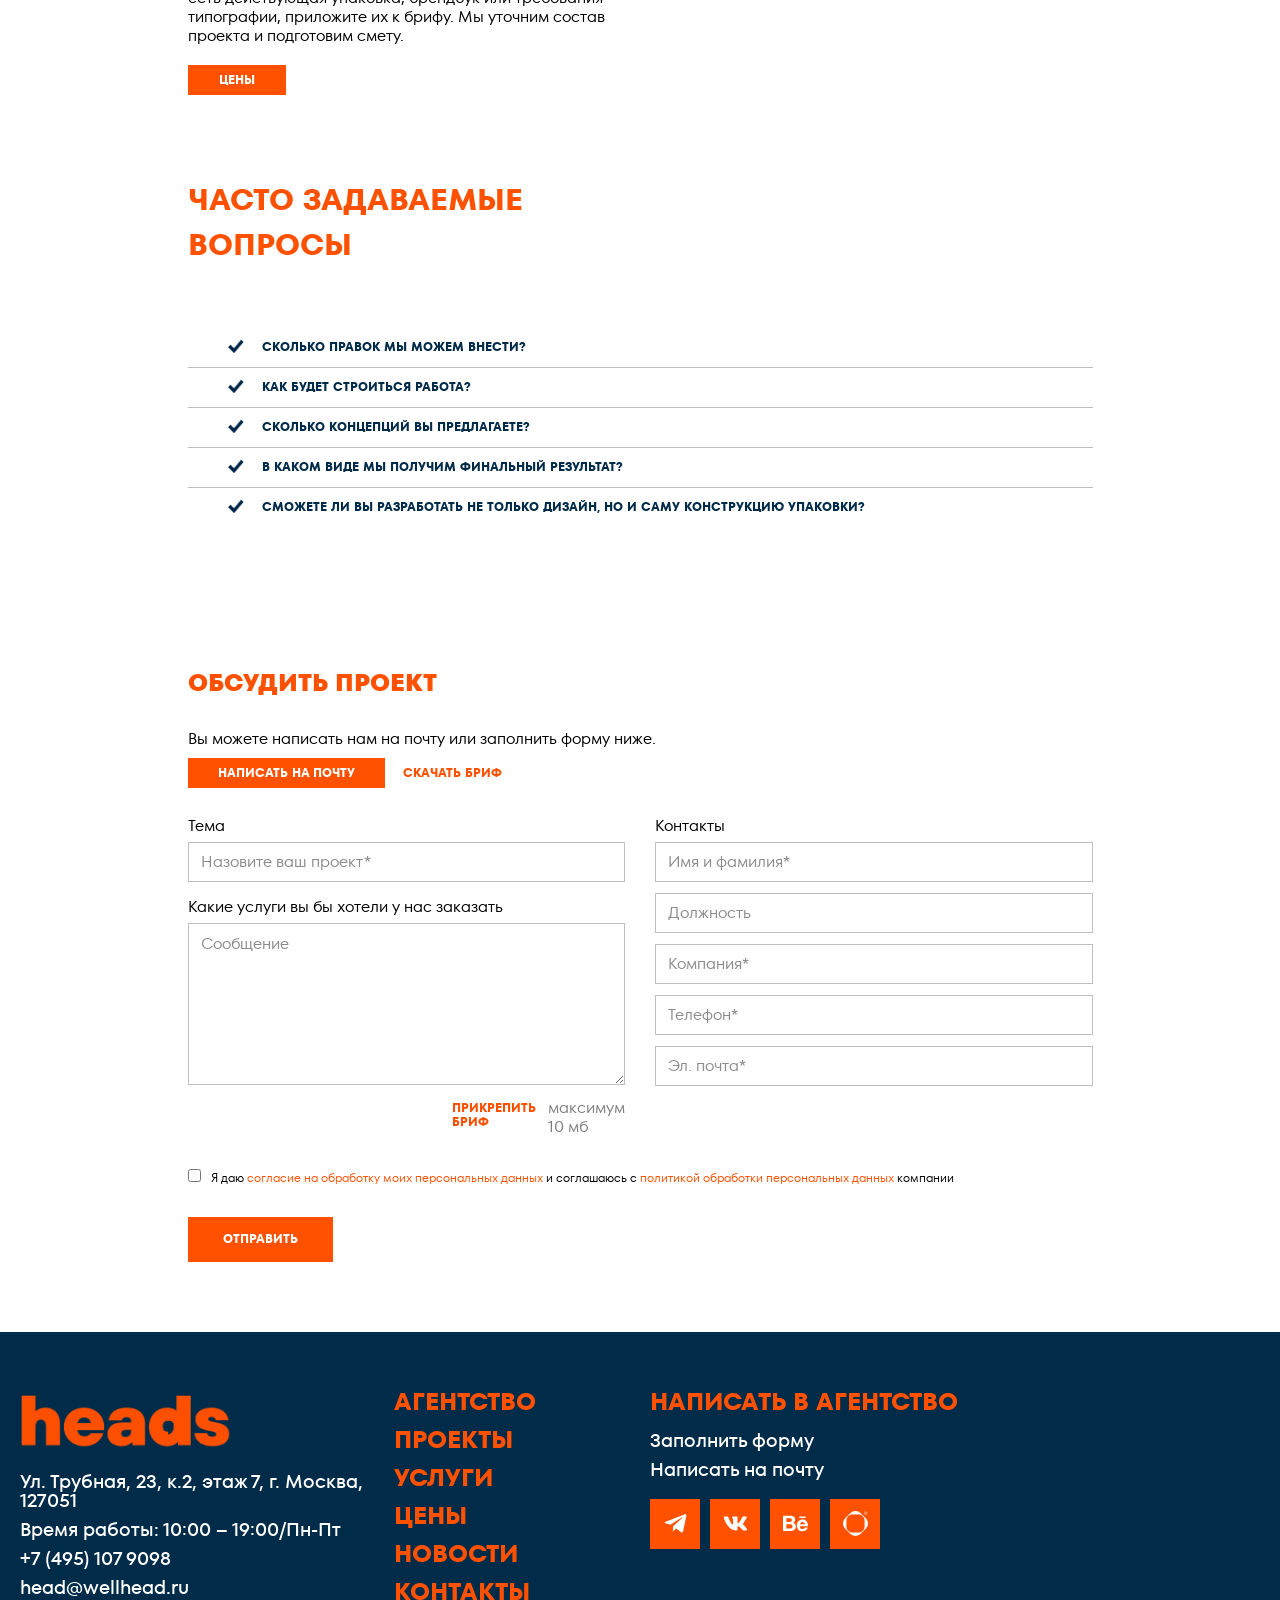
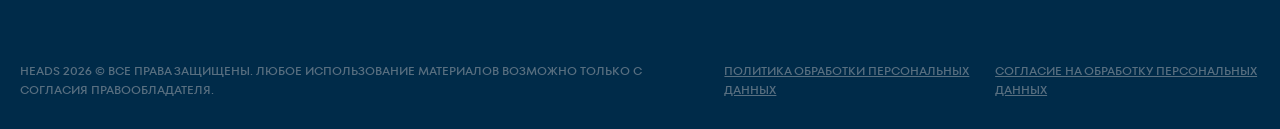
==== commit c53bba26: "S04 GEO: rewrite weak copy and add packaging scenarios, SKU design systems and verified cases" ====
--- a/dizajn-upakovki/index.html
+++ b/dizajn-upakovki/index.html
@@ -8,13 +8,13 @@
 
 
 	<!-- This site is optimized with the Yoast SEO Premium plugin v26.1 (Yoast SEO v28.4) - https://yoast.com/product/yoast-seo-premium-wordpress/ -->
-	<title data-heads-text-id="HEADS-S04-SEO-01">Дизайн упаковки, заказать разработку дизайна упаковки товара в Москве — Брендинговое агентство Heads</title>
-	<meta name="description" content="Разработка дизайна упаковки и этикетки, заказать услугу в брендинговом агентстве Heads. 🔶 Создаём эффективные решения для брендов. ✅ Индивидуальный подход. ⚡ Прозрачность на всех этапах." data-heads-text-id="HEADS-S04-SEO-02">
+	<title data-heads-text-id="HEADS-S04-SEO-01">Дизайн упаковки и этикетки для FMCG, СТМ и линеек | Heads</title>
+	<meta name="description" content="Heads разрабатывает дизайн упаковки, этикетки и дизайн-системы для SKU. Проекты «Вернель», «ЛОСК», Libretta, «Экомилк», «Ринонорм». Этапы работы и примеры." data-heads-text-id="HEADS-S04-SEO-02">
 	<link rel="canonical" href="https://wellhead.ru/services/dizajn-upakovki/">
 	<meta property="og:locale" content="ru_RU">
 	<meta property="og:type" content="article">
-	<meta property="og:title" content="Дизайн упаковки" data-heads-text-id="HEADS-S04-SEO-03">
-	<meta property="og:description" content="Разработка дизайна упаковки и этикетки, заказать услугу в брендинговом агентстве Heads. 🔶 Создаём эффективные решения для брендов. ✅ Индивидуальный подход. ⚡ Прозрачность на всех этапах." data-heads-text-id="HEADS-S04-SEO-04">
+	<meta property="og:title" content="Дизайн упаковки для брендов и продуктовых линеек | Heads" data-heads-text-id="HEADS-S04-SEO-03">
+	<meta property="og:description" content="Упаковка для новых товаров и известных марок: мастер-дизайн, адаптация SKU, подготовка к печати. Проверенные кейсы Heads по FMCG и фарме." data-heads-text-id="HEADS-S04-SEO-04">
 	<meta property="og:url" content="https://wellhead.ru/services/dizajn-upakovki/">
 	<meta property="og:site_name" content="Брендинговое агентство Heads">
 	<meta property="article:publisher" content="https://www.facebook.com/wellhead.agency/">
@@ -26,7 +26,7 @@
 	<meta name="twitter:card" content="summary_large_image">
 	<meta name="twitter:label1" content="Примерное время для чтения">
 	<meta name="twitter:data1" content="17 минут">
-	<script type="application/ld+json" class="yoast-schema-graph">{"@context":"https:\/\/schema.org","@graph":[{"@type":"WebPage","@id":"https:\/\/wellhead.ru\/services\/dizajn-upakovki\/","url":"https:\/\/wellhead.ru\/services\/dizajn-upakovki\/","name":"Дизайн упаковки, заказать разработку дизайна упаковки товара в Москве — Брендинговое агентство Heads","isPartOf":{"@id":"https:\/\/wellhead.ru\/#website"},"datePublished":"2024-11-21T10:59:20+00:00","dateModified":"2025-11-28T10:22:09+00:00","description":"Разработка дизайна упаковки и этикетки, заказать услугу в брендинговом агентстве Heads. 🔶 Создаём эффективные решения для брендов. ✅ Индивидуальный подход. ⚡ Прозрачность на всех этапах.","breadcrumb":{"@id":"https:\/\/wellhead.ru\/services\/dizajn-upakovki\/#breadcrumb"},"inLanguage":"ru-RU","potentialAction":[{"@type":"ReadAction","target":["https:\/\/wellhead.ru\/services\/dizajn-upakovki\/"]}],"mainEntity":{"@id":"https:\/\/wellhead.ru\/services\/dizajn-upakovki\/#service"},"hasPart":[{"@id":"https:\/\/wellhead.ru\/services\/dizajn-upakovki\/#faq"}]},{"@type":"BreadcrumbList","@id":"https:\/\/wellhead.ru\/services\/dizajn-upakovki\/#breadcrumb","itemListElement":[{"@type":"ListItem","position":1,"name":"Брендинговое агентство Heads","item":"https:\/\/wellhead.ru\/"},{"@type":"ListItem","position":2,"name":"Услуги","item":"https:\/\/wellhead.ru\/services\/"},{"@type":"ListItem","position":3,"name":"Дизайн упаковки"}]},{"@type":"WebSite","@id":"https:\/\/wellhead.ru\/#website","url":"https:\/\/wellhead.ru\/","name":"Брендинговое агентство Heads","description":"Брендинговое агентство Heads: мы создаем успешные бренды! Стратегическое планирование, маркетинговые исследования и позиционирование, разработка дизайна упаковки и этикетки.","publisher":{"@id":"https:\/\/wellhead.ru\/#organization"},"alternateName":["Heads","Wellhead"],"potentialAction":[{"@type":"SearchAction","target":{"@type":"EntryPoint","urlTemplate":"https:\/\/wellhead.ru\/?s={search_term_string}"},"query-input":{"@type":"PropertyValueSpecification","valueRequired":true,"valueName":"search_term_string"}}],"inLanguage":"ru-RU"},{"@type":"Organization","@id":"https:\/\/wellhead.ru\/#organization","name":"Heads","alternateName":["Wellhead","WELLHEAD","Вэллхэд","Брендинговое агентство Heads","Брендинговое агентство Хэдс"],"url":"https:\/\/wellhead.ru\/","logo":{"@type":"ImageObject","inLanguage":"ru-RU","@id":"https:\/\/wellhead.ru\/#\/schema\/logo\/image\/","url":"https:\/\/wellhead.ru\/wp-content\/uploads\/2026\/10\/logo-1.jpg","contentUrl":"https:\/\/wellhead.ru\/wp-content\/uploads\/2026\/10\/logo-1.jpg","width":833,"height":833,"caption":"Брендинговое агентство Heads"},"image":{"@id":"https:\/\/wellhead.ru\/#\/schema\/logo\/image\/"},"sameAs":["https:\/\/www.facebook.com\/wellhead.agency\/","https:\/\/t.me\/heads_branding","https:\/\/vk.com\/headseffectivebranding","https:\/\/www.behance.net\/heads_branding","https:\/\/dprofile.ru\/heads","https:\/\/www.sostav.ru\/heads","https:\/\/marketing-tech.ru\/companies\/wellhead\/","https:\/\/workspace.ru\/contractors\/heads\/","https:\/\/ratingruneta.ru\/agency-wellhead\/","https:\/\/www.retail.ru\/rbc\/company\/wellhead\/","https:\/\/cmsmagazine.ru\/agencies\/wellhead\/","https:\/\/ruward.ru\/catalog\/wellhead-ru\/"],"legalName":"ООО «ВЭЛЛХЭД»","taxID":"7715766526","telephone":"+7-495-107-90-98","email":"head@wellhead.ru","address":{"@type":"PostalAddress","streetAddress":"ул. Трубная, д. 23, к. 2, этаж 7","addressLocality":"Москва","postalCode":"127051","addressCountry":"RU"},"contactPoint":{"@type":"ContactPoint","@id":"https:\/\/wellhead.ru\/#contact","contactType":"Обсуждение проекта","telephone":"+7-495-107-90-98","email":"head@wellhead.ru","url":"https:\/\/wellhead.ru\/contacts\/","hoursAvailable":{"@type":"OpeningHoursSpecification","dayOfWeek":["https:\/\/schema.org\/Monday","https:\/\/schema.org\/Tuesday","https:\/\/schema.org\/Wednesday","https:\/\/schema.org\/Thursday","https:\/\/schema.org\/Friday"],"opens":"10:00","closes":"19:00"}}},{"@type":"Service","@id":"https:\/\/wellhead.ru\/services\/dizajn-upakovki\/#service","name":"Разработка дизайна упаковки и этикетки","serviceType":"Разработка дизайна упаковки и этикетки","url":"https:\/\/wellhead.ru\/services\/dizajn-upakovki\/","provider":{"@id":"https:\/\/wellhead.ru\/#organization"},"mainEntityOfPage":{"@id":"https:\/\/wellhead.ru\/services\/dizajn-upakovki\/"},"description":"Для нашего брендингового агентства каждый проект по дизайну упаковки можно сравнить с запуском космического корабля: столько нюансов нужно учесть, столько деталей проверить, столько вложить «полезной нагрузки», отсеяв все второстепенное и сохранив главное."},{"@type":"FAQPage","@id":"https:\/\/wellhead.ru\/services\/dizajn-upakovki\/#faq","isPartOf":{"@id":"https:\/\/wellhead.ru\/services\/dizajn-upakovki\/"},"about":{"@id":"https:\/\/wellhead.ru\/services\/dizajn-upakovki\/#service"},"mainEntity":[{"@type":"Question","@id":"https:\/\/wellhead.ru\/services\/dizajn-upakovki\/#question-386d55e270","name":"Сколько правок мы можем внести?","acceptedAnswer":{"@type":"Answer","text":"Количество итераций правок мы проговариваем на старте проекта. Обычно их не более трех. По нашему опыту такого количества доработок хватает, чтобы внести все пожелания и согласовать финальный вариант. Если особенности принятия решений в вашей компании предполагают большее количество комментариев, то мы будем рады обсудить индивидуальный подход к этому этапу."}},{"@type":"Question","@id":"https:\/\/wellhead.ru\/services\/dizajn-upakovki\/#question-ea747d958e","name":"Как будет строиться работа?","acceptedAnswer":{"@type":"Answer","text":"В первую очередь мы соберемся на большой брифинг, где обсудим ваше позиционирование, планы по развитию, конкурентное окружение и визуальные пожелания. Далее креативная команда, в состав которой входит арт-директор и не менее двух дизайнеров, начнет разработку концепций. После нескольких внутренних итераций, где команда проекта скрупулезно проверит соответствие разработанных дизайнов согласованному брифу, мы представим вам самые лучшие варианты, которые будем рады обсудить в ходе онлайн или личной встречи."}},{"@type":"Question","@id":"https:\/\/wellhead.ru\/services\/dizajn-upakovki\/#question-3cb8a0d8ef","name":"Сколько концепций вы предлагаете?","acceptedAnswer":{"@type":"Answer","text":"Обычно мы разрабатываем не менее трех концепций дизайна, которые демонстрируем на примере 2-3 SKU. Количество SKU и вариантов концепций конкретно для вашей задачи мы сможем обсудить на этапе согласования сметы и дать свои рекомендации в зависимости от категории продуктов и ассортиментной линейки."}},{"@type":"Question","@id":"https:\/\/wellhead.ru\/services\/dizajn-upakovki\/#question-8284fc5e56","name":"В каком виде мы получим финальный результат?","acceptedAnswer":{"@type":"Answer","text":"Концепции будут представлены в виде визуализации упаковки для тех SKU, которые мы обговорим на старте проекта. Финальные версии мы передадим в виде рабочих файлов подготовленных печати."}},{"@type":"Question","@id":"https:\/\/wellhead.ru\/services\/dizajn-upakovki\/#question-751d0567f3","name":"Сможете ли вы разработать не только дизайн, но и саму конструкцию упаковки?","acceptedAnswer":{"@type":"Answer","text":"Да, это возможно. Сообщите нам, пожалуйста, если вам нужна помощь с разработкой формы упаковки."}}],"inLanguage":"ru-RU"}]}</script>
+	<script type="application/ld+json" class="yoast-schema-graph">{"@context":"https://schema.org","@graph":[{"@type":"WebPage","@id":"https://wellhead.ru/services/dizajn-upakovki/","url":"https://wellhead.ru/services/dizajn-upakovki/","name":"Дизайн упаковки и этикетки для FMCG, СТМ и линеек | Heads","isPartOf":{"@id":"https://wellhead.ru/#website"},"datePublished":"2024-11-21T10:59:20+00:00","dateModified":"2025-11-28T10:22:09+00:00","description":"Heads разрабатывает дизайн упаковки, этикетки и дизайн-системы для SKU. Проекты «Вернель», «ЛОСК», Libretta, «Экомилк», «Ринонорм». Этапы работы и примеры.","breadcrumb":{"@id":"https://wellhead.ru/services/dizajn-upakovki/#breadcrumb"},"inLanguage":"ru-RU","potentialAction":[{"@type":"ReadAction","target":["https://wellhead.ru/services/dizajn-upakovki/"]}],"mainEntity":{"@id":"https://wellhead.ru/services/dizajn-upakovki/#service"},"hasPart":[{"@id":"https://wellhead.ru/services/dizajn-upakovki/#faq"}]},{"@type":"BreadcrumbList","@id":"https://wellhead.ru/services/dizajn-upakovki/#breadcrumb","itemListElement":[{"@type":"ListItem","position":1,"name":"Брендинговое агентство Heads","item":"https://wellhead.ru/"},{"@type":"ListItem","position":2,"name":"Услуги","item":"https://wellhead.ru/services/"},{"@type":"ListItem","position":3,"name":"Дизайн упаковки"}]},{"@type":"WebSite","@id":"https://wellhead.ru/#website","url":"https://wellhead.ru/","name":"Брендинговое агентство Heads","description":"Брендинговое агентство Heads: мы создаем успешные бренды! Стратегическое планирование, маркетинговые исследования и позиционирование, разработка дизайна упаковки и этикетки.","publisher":{"@id":"https://wellhead.ru/#organization"},"alternateName":["Heads","Wellhead"],"potentialAction":[{"@type":"SearchAction","target":{"@type":"EntryPoint","urlTemplate":"https://wellhead.ru/?s={search_term_string}"},"query-input":{"@type":"PropertyValueSpecification","valueRequired":true,"valueName":"search_term_string"}}],"inLanguage":"ru-RU"},{"@type":"Organization","@id":"https://wellhead.ru/#organization","name":"Heads","alternateName":["Wellhead","WELLHEAD","Вэллхэд","Брендинговое агентство Heads","Брендинговое агентство Хэдс"],"url":"https://wellhead.ru/","logo":{"@type":"ImageObject","inLanguage":"ru-RU","@id":"https://wellhead.ru/#/schema/logo/image/","url":"https://wellhead.ru/wp-content/uploads/2026/10/logo-1.jpg","contentUrl":"https://wellhead.ru/wp-content/uploads/2026/10/logo-1.jpg","width":833,"height":833,"caption":"Брендинговое агентство Heads"},"image":{"@id":"https://wellhead.ru/#/schema/logo/image/"},"sameAs":["https://www.facebook.com/wellhead.agency/","https://t.me/heads_branding","https://vk.com/headseffectivebranding","https://www.behance.net/heads_branding","https://dprofile.ru/heads","https://www.sostav.ru/heads","https://marketing-tech.ru/companies/wellhead/","https://workspace.ru/contractors/heads/","https://ratingruneta.ru/agency-wellhead/","https://www.retail.ru/rbc/company/wellhead/","https://cmsmagazine.ru/agencies/wellhead/","https://ruward.ru/catalog/wellhead-ru/"],"legalName":"ООО «ВЭЛЛХЭД»","taxID":"7715766526","telephone":"+7-495-107-90-98","email":"head@wellhead.ru","address":{"@type":"PostalAddress","streetAddress":"ул. Трубная, д. 23, к. 2, этаж 7","addressLocality":"Москва","postalCode":"127051","addressCountry":"RU"},"contactPoint":{"@type":"ContactPoint","@id":"https://wellhead.ru/#contact","contactType":"Обсуждение проекта","telephone":"+7-495-107-90-98","email":"head@wellhead.ru","url":"https://wellhead.ru/contacts/","hoursAvailable":{"@type":"OpeningHoursSpecification","dayOfWeek":["https://schema.org/Monday","https://schema.org/Tuesday","https://schema.org/Wednesday","https://schema.org/Thursday","https://schema.org/Friday"],"opens":"10:00","closes":"19:00"}}},{"@type":"Service","@id":"https://wellhead.ru/services/dizajn-upakovki/#service","name":"Разработка дизайна упаковки и этикетки","serviceType":"Разработка дизайна упаковки и этикетки","url":"https://wellhead.ru/services/dizajn-upakovki/","provider":{"@id":"https://wellhead.ru/#organization"},"mainEntityOfPage":{"@id":"https://wellhead.ru/services/dizajn-upakovki/"},"description":"Разработка дизайна упаковки и этикетки для FMCG, СТМ и продуктовых линеек: визуальная концепция, мастер-дизайн, различия SKU, адаптация макетов и подготовка файлов к печати по согласованному составу работ."},{"@type":"FAQPage","@id":"https://wellhead.ru/services/dizajn-upakovki/#faq","isPartOf":{"@id":"https://wellhead.ru/services/dizajn-upakovki/"},"about":{"@id":"https://wellhead.ru/services/dizajn-upakovki/#service"},"mainEntity":[{"@type":"Question","@id":"https://wellhead.ru/services/dizajn-upakovki/#question-386d55e270","name":"Сколько правок мы можем внести?","acceptedAnswer":{"@type":"Answer","text":"Количество итераций правок мы проговариваем на старте проекта. Обычно их не более трех. По нашему опыту такого количества доработок хватает, чтобы внести все пожелания и согласовать финальный вариант. Если особенности принятия решений в вашей компании предполагают большее количество комментариев, то мы будем рады обсудить индивидуальный подход к этому этапу."}},{"@type":"Question","@id":"https://wellhead.ru/services/dizajn-upakovki/#question-ea747d958e","name":"Как будет строиться работа?","acceptedAnswer":{"@type":"Answer","text":"В первую очередь мы соберемся на большой брифинг, где обсудим ваше позиционирование, планы по развитию, конкурентное окружение и визуальные пожелания. Далее креативная команда, в состав которой входит арт-директор и не менее двух дизайнеров, начнет разработку концепций. После нескольких внутренних итераций, где команда проекта скрупулезно проверит соответствие разработанных дизайнов согласованному брифу, мы представим вам самые лучшие варианты, которые будем рады обсудить в ходе онлайн или личной встречи."}},{"@type":"Question","@id":"https://wellhead.ru/services/dizajn-upakovki/#question-3cb8a0d8ef","name":"Сколько концепций вы предлагаете?","acceptedAnswer":{"@type":"Answer","text":"Обычно мы разрабатываем не менее трех концепций дизайна, которые демонстрируем на примере 2-3 SKU. Количество SKU и вариантов концепций конкретно для вашей задачи мы сможем обсудить на этапе согласования сметы и дать свои рекомендации в зависимости от категории продуктов и ассортиментной линейки."}},{"@type":"Question","@id":"https://wellhead.ru/services/dizajn-upakovki/#question-8284fc5e56","name":"В каком виде мы получим финальный результат?","acceptedAnswer":{"@type":"Answer","text":"Концепции будут представлены в виде визуализации упаковки для тех SKU, которые мы обговорим на старте проекта. Финальные версии мы передадим в виде рабочих файлов подготовленных печати."}},{"@type":"Question","@id":"https://wellhead.ru/services/dizajn-upakovki/#question-751d0567f3","name":"Сможете ли вы разработать не только дизайн, но и саму конструкцию упаковки?","acceptedAnswer":{"@type":"Answer","text":"Да, это возможно. Сообщите нам, пожалуйста, если вам нужна помощь с разработкой формы упаковки."}}],"inLanguage":"ru-RU"}]}</script>
 	<!-- / Yoast SEO Premium plugin. -->
 
 
@@ -255,7 +255,7 @@
 
 
 <!-- Yandex.Metrika counter -->   <!-- /Yandex.Metrika counter -->
-<link rel="stylesheet" href="preview.css"></head>
+<link rel="stylesheet" href="preview.css"><link rel="stylesheet" href="geo-s04.css?v=1"></head>
 
 <body class="wp-singular page-template-default page page-id-12409 page-child parent-pageid-11997 wp-custom-logo wp-theme-Total wp-child-theme-total-child-theme theme-Total woocommerce-no-js wpex-theme wpex-responsive full-width-main-layout has-composer wpex-live-site content-full-width has-topbar has-breadcrumbs hasnt-overlay-header page-header-disabled smooth-fonts wpex-mobile-toggle-menu-icon_buttons has-mobile-menu comment-avatars-disabled wpex-disable-mm-focus-styles wpb-js-composer js-comp-ver-8.6.1 vc_responsive elementor-default elementor-kit-13077">
 
@@ -362,31 +362,31 @@
 функциональных особенностей.</span></div><div class="vcex-spacing hidden-phone" style="height:40px"></div><div class="vc_btn3-container  toBtn vc_btn3-right vc_do_btn"><a style="background-color:#ff5100; color:#ffffff;" class="vc_general vc_btn3 vc_btn3-size-md vc_btn3-shape-square vc_btn3-style-custom" href="#discussthetask" title="Обсудить задачу" data-heads-text-id="HEADS-S04-0006">ОБСУДИТЬ ЗАДАЧУ</a></div></div></div></div><div class="wpb_column vc_column_container vc_col-sm-6 hidden" id="completed-works"><div class="vc_column-inner"><div class="wpb_wrapper"><div class="vcex-image vcex-module vcex-clr textleft"><span class="vcex-image-inner"><img fetchpriority="high" decoding="async" src="assets/a370c727ba-gif_package_design_01.gif" alt="Gif Package Design 01" data-no-retina="" width="1920" height="1080" data-heads-text-id="HEADS-S04-0007"></span></div></div></div></div></div><div class="vc_row wpb_row vc_row-fluid vc_custom_1730794392124 hidden-phone"><div class="wpb_column vc_column_container vc_col-sm-6"><div class="vc_column-inner"><div class="wpb_wrapper">
 	<div style="text-align:left;" class="wpb_text_column wpb_content_element vc_custom_1732191908052">
 		<div class="wpb_wrapper">
-			<p data-heads-text-id="HEADS-S04-0008">Для нашего брендингового агентства каждый проект по дизайну упаковки можно сравнить с запуском космического корабля: столько нюансов нужно учесть, столько деталей проверить, столько вложить «полезной нагрузки», отсеяв все второстепенное и сохранив главное.</p>
+			<p data-heads-text-id="HEADS-S04-0008">Мы создаем дизайн упаковки и этикетки для нового продукта, перезапуска бренда и расширения ассортимента. Продумываем, что покупатель увидит на полке: название, категорию, свойства товара и различия между позициями линейки.</p>
 
 		</div>
 	</div>
 </div></div></div><div class="wpb_column vc_column_container vc_col-sm-6"><div class="vc_column-inner"><div class="wpb_wrapper">
 	<div style="text-align:left;" class="wpb_text_column wpb_content_element vc_custom_1732191918282">
 		<div class="wpb_wrapper">
-			<p data-heads-text-id="HEADS-S04-0009">Можно сказать, что создание дизайна упаковки — задача инженерная, но при этом невыполнимая без творческого вдохновения: просто мы задаем четкие рамки для потока креатива.</p>
+			<p data-heads-text-id="HEADS-S04-0009">В работе соединяем бренд-стратегию, графику и требования к производству. Сначала разбираемся в продукте и покупателе, затем разрабатываем дизайн и проверяем, как он выглядит на реальной форме упаковки.</p>
 
 		</div>
 	</div>
 </div></div></div></div><div class="vc_row wpb_row vc_row-fluid vc_custom_1730794392124 hidden-phone"><div class="wpb_column vc_column_container vc_col-sm-6"><div class="vc_column-inner"><div class="wpb_wrapper">
 	<div style="text-align:left;" class="wpb_text_column wpb_content_element vc_custom_1732191929074">
 		<div class="wpb_wrapper">
-			<p data-heads-text-id="HEADS-S04-0010">И, конечно, соблюсти тончайший баланс между категорийностью  -и уникальностью. Ведь так или иначе, нам необходимо создать узнаваемое индивидуальное лицо продукта.</p>
-
-		</div>
-	</div>
-</div></div></div></div><div class="vc_row wpb_row vc_row-fluid vc_custom_1730794410867 hidden-phone"><div class="wpb_column vc_column_container vc_col-sm-6"><div class="vc_column-inner"><div class="wpb_wrapper"><h2 class="vcex-module vcex-heading vcex-heading-plain vc_custom_1732193219701" data-wpex-rcss="{&quot;font-size&quot;:{&quot;d&quot;:&quot;30px&quot;,&quot;tl&quot;:&quot;25px&quot;,&quot;tp&quot;:&quot;21px&quot;,&quot;pl&quot;:&quot;19px&quot;,&quot;pp&quot;:&quot;19px&quot;}}" style="font-family:TT Fors Bold;" data-heads-text-id="HEADS-S04-0011"><span class="vcex-heading-inner clr">Зачем это нужно для вашего<br>
+			<p data-heads-text-id="HEADS-S04-0010">Для линейки задаем общие визуальные правила и способы различать SKU: цвет, композицию, продуктовую зону, маркировку. Это помогает выпускать новые варианты без полной переработки дизайна.</p>
+
+		</div>
+	</div>
+</div></div></div></div><section class="heads-s04-geo heads-s04-geo-desktop heads-s04-geo-situations hidden-phone" aria-label="Когда нужен новый дизайн упаковки">
+<p class="heads-s04-geo-kicker" data-heads-text-id="HEADS-S04-0103">Новый продукт · редизайн · ассортимент</p><h2 data-heads-text-id="HEADS-S04-0104">Когда нужен новый дизайн упаковки</h2><p class="heads-s04-geo-lead" data-heads-text-id="HEADS-S04-0105">У нового товара, знакомой марки и растущей линейки разные задачи. Мы выбираем визуальные решения с учетом категории, ожиданий покупателя и того, как упаковка будет использоваться в ассортименте.</p><div class="heads-s04-geo-grid"><article class="heads-s04-geo-card"><h3 data-heads-text-id="HEADS-S04-0106">Запуск нового товара</h3><p data-heads-text-id="HEADS-S04-0107">Создаем визуальную концепцию и этикетку с нуля. Выделяем название, назначение и свойства продукта, чтобы покупатель мог быстро разобраться в предложении.</p></article><article class="heads-s04-geo-card"><h3 data-heads-text-id="HEADS-S04-0108">Обновление известной марки</h3><p data-heads-text-id="HEADS-S04-0109">Сохраняем узнаваемые элементы, которые связывают продукт с брендом. Пересматриваем композицию и подачу информации, чтобы упаковка соответствовала нынешнему ассортименту.</p></article><article class="heads-s04-geo-card"><h3 data-heads-text-id="HEADS-S04-0110">Расширение линейки</h3><p data-heads-text-id="HEADS-S04-0111">Разрабатываем правила для новых вкусов, объемов и форматов. Общие элементы объединяют товары, а цвет и графика помогают различать SKU.</p></article></div><p class="heads-s04-geo-ending" data-heads-text-id="HEADS-S04-0112">На первом обсуждении определяем главную задачу и позиции, с которых начнется разработка.</p></section>
+<div class="vc_row wpb_row vc_row-fluid vc_custom_1730794410867 hidden-phone"><div class="wpb_column vc_column_container vc_col-sm-6"><div class="vc_column-inner"><div class="wpb_wrapper"><h2 class="vcex-module vcex-heading vcex-heading-plain vc_custom_1732193219701" data-wpex-rcss="{&quot;font-size&quot;:{&quot;d&quot;:&quot;30px&quot;,&quot;tl&quot;:&quot;25px&quot;,&quot;tp&quot;:&quot;21px&quot;,&quot;pl&quot;:&quot;19px&quot;,&quot;pp&quot;:&quot;19px&quot;}}" style="font-family:TT Fors Bold;" data-heads-text-id="HEADS-S04-0011"><span class="vcex-heading-inner clr">Зачем это нужно для вашего<br>
 бренда:</span></h2><div class="vcex-spacing hidden-phone" style="height:20px"></div>
 	<div style="text-align:left;" class="wpb_text_column wpb_content_element vc_custom_1732193228515">
 		<div class="wpb_wrapper">
-			<p data-heads-text-id="HEADS-S04-0012">Чтобы не затеряться среди других товаров повседневного спроса,<br>
-важно создавать яркие и эффективные категорийные решения:</p>
+			<p data-heads-text-id="HEADS-S04-0012">На упаковке покупатель ищет название, назначение, важные свойства продукта и нужный ему вариант. Мы выстраиваем иерархию этих сообщений с учетом категории и условий продажи.</p>
 
 		</div>
 	</div>
@@ -394,11 +394,10 @@
 	<div style="text-align:left;" class="wpb_text_column wpb_content_element vc_custom_1732192007978">
 		<div class="wpb_wrapper">
 			<ul>
-<li data-heads-text-id="HEADS-S04-0013">Эффектный дизайн упаковки способен «зацепить» взгляд покупателя среди множества других товаров;</li>
-<li data-heads-text-id="HEADS-S04-0014">Привлекательная упаковка – это важный фактор, который побуждает покупателей к покупке;</li>
-<li data-heads-text-id="HEADS-S04-0015">Запоминающаяся упаковка способствует узнаваемости вашего бренда и формированию положительного имиджа;</li>
-<li data-heads-text-id="HEADS-S04-0016">Информативная упаковка с четко обозначенной информацией  -о продукте облегчает выбор для потребителя.</li>
+<li data-heads-text-id="HEADS-S04-0013">Делаем бренд и товарную категорию заметными на полке, сохраняя считываемость названия и основных преимуществ.</li>
+<li data-heads-text-id="HEADS-S04-0014">Показываем свойства продукта, которые помогают сравнить его с товарами конкурентов.</li>
+<li data-heads-text-id="HEADS-S04-0015">Сохраняем узнаваемые элементы бренда в новых SKU и форматах.</li>
+<li data-heads-text-id="HEADS-S04-0016">Разделяем вкусы, ароматы, объемы и другие варианты так, чтобы покупатель быстрее находил нужный товар.</li>
 </ul>
 
 		</div>
@@ -458,11 +457,13 @@
 
 		</div>
 	</div>
-</div></div></div></div><div class="vc_row wpb_row vc_row-fluid vc_custom_1732193461892 hidden-phone"><div class="wpb_column vc_column_container vc_col-sm-6"><div class="vc_column-inner"><div class="wpb_wrapper"><h2 class="vcex-module vcex-heading vcex-heading-plain" data-wpex-rcss="{&quot;font-size&quot;:{&quot;d&quot;:&quot;30px&quot;,&quot;tl&quot;:&quot;25px&quot;,&quot;tp&quot;:&quot;21px&quot;,&quot;pl&quot;:&quot;19px&quot;,&quot;pp&quot;:&quot;19px&quot;}}" style="font-family:TT Fors Bold;" data-heads-text-id="HEADS-S04-0041"><span class="vcex-heading-inner clr">Этапы разработки дизайна<br>
+</div></div></div></div><section class="heads-s04-geo heads-s04-geo-desktop heads-s04-geo-system hidden-phone" aria-label="Как сделать упаковку узнаваемой на десятках SKU">
+<p class="heads-s04-geo-kicker" data-heads-text-id="HEADS-S04-0113">От мастер-дизайна к линейке</p><h2 data-heads-text-id="HEADS-S04-0114">Как сделать упаковку узнаваемой на десятках SKU</h2><p class="heads-s04-geo-lead" data-heads-text-id="HEADS-S04-0115">Для большой линейки важен общий принцип оформления. Мы заранее определяем, какие элементы остаются постоянными, а какие помогают различать продукты внутри ассортимента.</p><div class="heads-s04-geo-grid"><article class="heads-s04-geo-card"><h3 data-heads-text-id="HEADS-S04-0116">Мастер-дизайн</h3><p data-heads-text-id="HEADS-S04-0117">Разрабатываем базовую композицию: логоблок, цветовые константы, типографику, продуктовую зону и место для обязательной информации.</p></article><article class="heads-s04-geo-card"><h3 data-heads-text-id="HEADS-S04-0118">Навигация между SKU</h3><p data-heads-text-id="HEADS-S04-0119">Продумываем цвет, иллюстрации, маркировку вкуса, аромата, формата или назначения. Покупатель видит единый бренд и различия между товарами.</p></article><article class="heads-s04-geo-card"><h3 data-heads-text-id="HEADS-S04-0120">Адаптация к упаковке</h3><p data-heads-text-id="HEADS-S04-0121">Проверяем, как система работает на этикетке, пакете, коробке, флаконе или другом согласованном носителе. Учитываем пропорции и размер информационных зон.</p></article></div><p class="heads-s04-geo-ending" data-heads-text-id="HEADS-S04-0122">По согласованному плану адаптируем дизайн на остальные SKU и готовим файлы для производства.</p><div class="heads-s04-geo-links"><a href="https://wellhead.ru/services/tirazhirovanie/" data-heads-text-id="HEADS-S04-0123">Тиражирование упаковки</a><a href="https://wellhead.ru/services/podgotovka-k-pechati/" data-heads-text-id="HEADS-S04-0124">Подготовка к печати</a></div></section>
+<div class="vc_row wpb_row vc_row-fluid vc_custom_1732193461892 hidden-phone"><div class="wpb_column vc_column_container vc_col-sm-6"><div class="vc_column-inner"><div class="wpb_wrapper"><h2 class="vcex-module vcex-heading vcex-heading-plain" data-wpex-rcss="{&quot;font-size&quot;:{&quot;d&quot;:&quot;30px&quot;,&quot;tl&quot;:&quot;25px&quot;,&quot;tp&quot;:&quot;21px&quot;,&quot;pl&quot;:&quot;19px&quot;,&quot;pp&quot;:&quot;19px&quot;}}" style="font-family:TT Fors Bold;" data-heads-text-id="HEADS-S04-0041"><span class="vcex-heading-inner clr">Этапы разработки дизайна<br>
 упаковки</span></h2></div></div></div><div class="wpb_column vc_column_container vc_col-sm-6"><div class="vc_column-inner"><div class="wpb_wrapper"></div></div></div></div><div class="vc_row wpb_row vc_row-fluid vc_custom_1732193470013 hidden-phone"><div class="wpb_column vc_column_container vc_col-sm-6"><div class="vc_column-inner"><div class="wpb_wrapper">
 	<div style="text-align:left;" class="wpb_text_column wpb_content_element vc_custom_1732192611258">
 		<div class="wpb_wrapper">
-			<p data-heads-text-id="HEADS-S04-0042">Мы рады, если вы решили заказать дизайн упаковки у нашего агентства. Данная услуга включает в себя:</p>
+			<p data-heads-text-id="HEADS-S04-0042">Работа начинается с брифа и знакомства с продуктом, аудиторией и конкурентным окружением. Далее проходим 6 этапов, от анализа и концепций до согласования макетов и подготовки файлов к печати. Глубину каждого этапа уточняем под задачу.</p>
 
 		</div>
 	</div>
@@ -509,20 +510,23 @@
 
 		</div>
 	</div>
-</div></div></div></div><div class="vc_row wpb_row vc_row-fluid vc_custom_1730794497594 hidden-phone"><div class="wpb_column vc_column_container vc_col-sm-6"><div class="vc_column-inner"><div class="wpb_wrapper"><h2 class="vcex-module vcex-heading vcex-heading-plain" data-wpex-rcss="{&quot;font-size&quot;:{&quot;d&quot;:&quot;30px&quot;,&quot;tl&quot;:&quot;25px&quot;,&quot;tp&quot;:&quot;21px&quot;,&quot;pl&quot;:&quot;19px&quot;,&quot;pp&quot;:&quot;19px&quot;}}" style="font-family:TT Fors Bold;" data-heads-text-id="HEADS-S04-0055"><span class="vcex-heading-inner clr">Стоимость разработки<br>
+</div></div></div></div><section class="heads-s04-geo heads-s04-geo-desktop heads-s04-geo-deliverables hidden-phone" aria-label="Что получает заказчик по итогам проекта">
+<p class="heads-s04-geo-kicker" data-heads-text-id="HEADS-S04-0125">Состав работ и материалы</p><h2 data-heads-text-id="HEADS-S04-0126">Что получает заказчик по итогам проекта</h2><p class="heads-s04-geo-lead" data-heads-text-id="HEADS-S04-0127">До начала работы согласуем состав итоговых материалов. Для одного продукта и большой линейки он будет различаться. В проект могут входить:</p><div class="heads-s04-geo-grid"><article class="heads-s04-geo-card"><h3 data-heads-text-id="HEADS-S04-0128">Визуальная концепция</h3><p data-heads-text-id="HEADS-S04-0129">Несколько направлений дизайна для согласованных SKU с визуализацией на реальной форме упаковки или макете.</p></article><article class="heads-s04-geo-card"><h3 data-heads-text-id="HEADS-S04-0130">Мастер-макет</h3><p data-heads-text-id="HEADS-S04-0131">Утвержденная база оформления: композиция, логотип, типографика, цвет, продуктовая и информационная зоны.</p></article><article class="heads-s04-geo-card"><h3 data-heads-text-id="HEADS-S04-0132">Адаптации линейки</h3><p data-heads-text-id="HEADS-S04-0133">Макеты выбранных SKU и правила, по которым можно последовательно оформлять следующие вкусы, объемы и категории.</p></article><article class="heads-s04-geo-card"><h3 data-heads-text-id="HEADS-S04-0134">Рабочие файлы</h3><p data-heads-text-id="HEADS-S04-0135">Материалы для передачи в производство. Если проект включает брендбук, закрепляем в нем правила применения дизайн-системы.</p></article></div><p class="heads-s04-geo-ending" data-heads-text-id="HEADS-S04-0136">Если у бренда уже есть позиционирование, используем его в работе над упаковкой. Для запуска новой марки можем начать с бренд-стратегии или архитектуры ассортимента.</p><div class="heads-s04-geo-links"><a href="https://wellhead.ru/services/strategija-i-pozicionirovanie/" data-heads-text-id="HEADS-S04-0137">Стратегия и позиционирование</a><a href="https://wellhead.ru/services/formirovanie-portfelja-brendov/" data-heads-text-id="HEADS-S04-0138">Формирование портфеля брендов</a></div></section>
+
+<section class="heads-s04-geo heads-s04-geo-desktop heads-s04-geo-cases hidden-phone" aria-label="Пять проектов, пять разных задач упаковки">
+<p class="heads-s04-geo-kicker" data-heads-text-id="HEADS-S04-0139">Работы Heads</p><h2 data-heads-text-id="HEADS-S04-0140">Пять проектов, пять разных задач упаковки</h2><p class="heads-s04-geo-lead" data-heads-text-id="HEADS-S04-0141">От известной бытовой химии до молочной продукции и фармацевтики. В каждом проекте мы соединяли требования категории с визуальными решениями для конкретного ассортимента.</p><div class="heads-s04-geo-grid"><article class="heads-s04-geo-card"><p class="heads-s04-geo-case-tag" data-heads-text-id="HEADS-S04-0142">Бытовая химия · редизайн линейки</p><h3 data-heads-text-id="HEADS-S04-0143">«Вернель»</h3><p data-heads-text-id="HEADS-S04-0144">Мы обновили дизайн упаковки известной марки и создали единую систему оформления для нескольких линеек, включая Supreme. Правила применения закрепили в брендбуке.</p><a class="heads-s04-geo-case-link" href="https://wellhead.ru/projects/redizajn-brenda-vernel/" data-heads-text-id="HEADS-S04-0145">Смотреть проект «Вернель»</a></article><article class="heads-s04-geo-card"><p class="heads-s04-geo-case-tag" data-heads-text-id="HEADS-S04-0146">Средства для стирки · узнаваемость</p><h3 data-heads-text-id="HEADS-S04-0147">«ЛОСК»</h3><p data-heads-text-id="HEADS-S04-0148">Мы обновили логоблок, иконографику и фирменное Halo, переработали навигацию по линейкам. Единая система помогла связать весь ассортимент визуально.</p><a class="heads-s04-geo-case-link" href="https://wellhead.ru/projects/redizajn-losk/" data-heads-text-id="HEADS-S04-0149">Смотреть проект «ЛОСК»</a></article><article class="heads-s04-geo-card"><p class="heads-s04-geo-case-tag" data-heads-text-id="HEADS-S04-0150">Женская гигиена · большой ассортимент</p><h3 data-heads-text-id="HEADS-S04-0151">Libretta</h3><p data-heads-text-id="HEADS-S04-0152">Мы разработали визуальную систему с цветовыми различиями между продуктами, переработали информационные блоки и оформление упаковки. Правила закрепили в брендбуке.</p><a class="heads-s04-geo-case-link" href="https://wellhead.ru/projects/libretta/" data-heads-text-id="HEADS-S04-0153">Смотреть проект Libretta</a></article><article class="heads-s04-geo-card"><p class="heads-s04-geo-case-tag" data-heads-text-id="HEADS-S04-0154">Молочная продукция · фудстайлинг</p><h3 data-heads-text-id="HEADS-S04-0155">«Экомилк»</h3><p data-heads-text-id="HEADS-S04-0156">Мы объединили упаковку творожных и плавленых сыров общим дизайном, подготовили фудзоны с профессиональной съемкой и цветовые ориентиры для разных вкусов.</p><a class="heads-s04-geo-case-link" href="https://wellhead.ru/projects/jekomilk-2/" data-heads-text-id="HEADS-S04-0157">Смотреть проект «Экомилк»</a></article><article class="heads-s04-geo-card"><p class="heads-s04-geo-case-tag" data-heads-text-id="HEADS-S04-0158">Фармацевтика · информационная навигация</p><h3 data-heads-text-id="HEADS-S04-0159">«Ринонорм»</h3><p data-heads-text-id="HEADS-S04-0160">Мы разработали дизайн упаковки для линейки препаратов, встроили элементы фирменного стиля Teva и визуально разделили взрослые и детские варианты.</p><a class="heads-s04-geo-case-link" href="https://wellhead.ru/projects/rinonorm/" data-heads-text-id="HEADS-S04-0161">Смотреть проект «Ринонорм»</a></article></div><div class="heads-s04-geo-industry"><h3 data-heads-text-id="HEADS-S04-0162">Проекты по отраслям</h3><p data-heads-text-id="HEADS-S04-0163">Подборки работ Heads помогут увидеть другие подходы к упаковке в своей товарной категории.</p></div><div class="heads-s04-geo-links"><a href="https://wellhead.ru/category/dairy/" data-heads-text-id="HEADS-S04-0165">Молочная продукция</a><a href="https://wellhead.ru/category/chemicals/" data-heads-text-id="HEADS-S04-0166">Бытовая химия</a><a href="https://wellhead.ru/category/beauty/" data-heads-text-id="HEADS-S04-0167">Гигиена и косметика</a><a href="https://wellhead.ru/category/pharmaceutics/" data-heads-text-id="HEADS-S04-0168">Фармацевтика</a></div><div class="heads-s04-geo-cta"><p data-heads-text-id="HEADS-S04-0164">Расскажите о продукте и линейке. Мы обсудим ключевые SKU для первых концепций и подготовим предложение по составу работ.</p><a href="#discussthetask" data-heads-text-id="HEADS-S04-0169">Обсудить дизайн упаковки</a></div></section>
+<div class="vc_row wpb_row vc_row-fluid vc_custom_1730794497594 hidden-phone"><div class="wpb_column vc_column_container vc_col-sm-6"><div class="vc_column-inner"><div class="wpb_wrapper"><h2 class="vcex-module vcex-heading vcex-heading-plain" data-wpex-rcss="{&quot;font-size&quot;:{&quot;d&quot;:&quot;30px&quot;,&quot;tl&quot;:&quot;25px&quot;,&quot;tp&quot;:&quot;21px&quot;,&quot;pl&quot;:&quot;19px&quot;,&quot;pp&quot;:&quot;19px&quot;}}" style="font-family:TT Fors Bold;" data-heads-text-id="HEADS-S04-0055"><span class="vcex-heading-inner clr">Стоимость разработки<br>
 дизайна упаковки</span></h2><div class="vcex-spacing" style="height:30px"></div>
 	<div style="text-align:left;" class="wpb_text_column wpb_content_element vc_custom_1732192845579">
 		<div class="wpb_wrapper">
-			<p data-heads-text-id="HEADS-S04-0056">Цена формируется исходя из категории продукта, количества SKU  -и итераций правок. Возможны дополнительные услуги по изготовлению прототипов упаковки, проведению фото-  -и видеосъемки и другим необходимым работам.</p>
+			<p data-heads-text-id="HEADS-S04-0056">На стоимость влияют категория продукта, число SKU, необходимость нового мастер-дизайна, объем адаптации, фотосъемка, иллюстрации и подготовка к печати. Мы отдельно оговариваем состав макетов, этапы согласований и дополнительные работы.</p>
 
 		</div>
 	</div>
 
 	<div style="text-align:left;" class="wpb_text_column wpb_content_element vc_custom_1732192856297">
 		<div class="wpb_wrapper">
-			<p data-heads-text-id="HEADS-S04-0057">Обратитесь к нам, чтобы получить индивидуальную оценку стоимости разработки дизайна упаковки для вашего продукта.</p>
+			<p data-heads-text-id="HEADS-S04-0057">Опишите продукт, каналы продаж и ассортимент. Если есть действующая упаковка, брендбук или требования типографии, приложите их к брифу. Мы уточним состав проекта и подготовим смету.</p>
 
 		</div>
 	</div>
@@ -658,32 +662,31 @@
 упаковки и этикетки</span></div><div class="vcex-spacing" style="height:10px"></div><div class="vcex-module vcex-heading vcex-heading-plain" data-wpex-rcss="{&quot;font-size&quot;:{&quot;d&quot;:&quot;21px&quot;,&quot;tl&quot;:&quot;21px&quot;,&quot;tp&quot;:&quot;21px&quot;,&quot;pl&quot;:&quot;10px&quot;,&quot;pp&quot;:&quot;10px&quot;}}" style="color:#002b49;font-family:TT Fors Extrabold;line-height:1.5;" data-heads-text-id="HEADS-S04-0005"><span class="vcex-heading-inner clr">Упаковка — это сложная система образов, сообщений, функциональных особенностей.</span></div><div class="vcex-spacing" style="height:10px"></div><div class="vc_btn3-container  toBtn vc_btn3-right vc_do_btn"><a style="background-color:#ff5100; color:#ffffff;" class="vc_general vc_btn3 vc_btn3-size-md vc_btn3-shape-square vc_btn3-style-custom" href="#discussthetask2" title="Обсудить задачу" data-heads-text-id="HEADS-S04-0006">ОБСУДИТЬ ЗАДАЧУ</a></div><div class="vcex-image vcex-module vcex-clr textleft"><span class="vcex-image-inner"><img loading="lazy" decoding="async" src="assets/0e7556122d-package_design_01.gif" alt="Package Design 01" data-no-retina="" width="1500" height="1520" data-heads-text-id="HEADS-S04-0092"></span></div><div class="vcex-spacing" style="height:10px"></div>
 	<div style="text-align:left;" class="wpb_text_column wpb_content_element vc_custom_1732519746422">
 		<div class="wpb_wrapper">
-			<p data-heads-text-id="HEADS-S04-0008">Для нашего брендингового агентства каждый проект по дизайну упаковки можно сравнить с запуском космического корабля: столько нюансов нужно учесть, столько деталей проверить, столько вложить «полезной нагрузки», отсеяв все второстепенное и сохранив главное.</p>
+			<p data-heads-text-id="HEADS-S04-0008">Мы создаем дизайн упаковки и этикетки для нового продукта, перезапуска бренда и расширения ассортимента. Продумываем, что покупатель увидит на полке: название, категорию, свойства товара и различия между позициями линейки.</p>
 
 		</div>
 	</div>
 
 	<div style="text-align:left;" class="wpb_text_column wpb_content_element vc_custom_1732519755030">
 		<div class="wpb_wrapper">
-			<p data-heads-text-id="HEADS-S04-0010">И, конечно, соблюсти тончайший баланс между категорийностью  -и уникальностью. Ведь так или иначе,  -нам необходимо создать узнаваемое индивидуальное лицо продукта.</p>
+			<p data-heads-text-id="HEADS-S04-0010">Для линейки задаем общие визуальные правила и способы различать SKU: цвет, композицию, продуктовую зону, маркировку. Это помогает выпускать новые варианты без полной переработки дизайна.</p>
 
 		</div>
 	</div>
 
 	<div style="text-align:left;" class="wpb_text_column wpb_content_element vc_custom_1732519763589">
 		<div class="wpb_wrapper">
-			<p data-heads-text-id="HEADS-S04-0009">Можно сказать, что создание дизайна упаковки — задача инженерная,  -но при этом невыполнимая без творческого вдохновения: просто мы задаем четкие рамки для потока креатива.</p>
-
-		</div>
-	</div>
-<div class="vcex-spacing" style="height:10px"></div><div class="vcex-image vcex-module vcex-clr textleft"><span class="vcex-image-inner"><img decoding="async" src="assets/5e2584bb95-package_design_02.gif" alt="Package Design 02" data-no-retina="" width="1776" height="1020" data-heads-text-id="HEADS-S04-0017"></span></div><div class="vcex-spacing" style="height:10px"></div><div class="vcex-module vcex-heading vcex-heading-plain" data-wpex-rcss="{&quot;font-size&quot;:{&quot;d&quot;:&quot;30px&quot;,&quot;tl&quot;:&quot;25px&quot;,&quot;tp&quot;:&quot;21px&quot;,&quot;pl&quot;:&quot;19px&quot;,&quot;pp&quot;:&quot;19px&quot;}}" style="font-family:TT Fors Bold;" data-heads-text-id="HEADS-S04-0011"><span class="vcex-heading-inner clr">зачем это нужно +			<p data-heads-text-id="HEADS-S04-0009">В работе соединяем бренд-стратегию, графику и требования к производству. Сначала разбираемся в продукте и покупателе, затем разрабатываем дизайн и проверяем, как он выглядит на реальной форме упаковки.</p>
+
+		</div>
+	</div>
+<div class="vcex-spacing" style="height:10px"></div><div class="vcex-image vcex-module vcex-clr textleft"><span class="vcex-image-inner"><img decoding="async" src="assets/5e2584bb95-package_design_02.gif" alt="Package Design 02" data-no-retina="" width="1776" height="1020" data-heads-text-id="HEADS-S04-0017"></span></div><div class="vcex-spacing" style="height:10px"></div><section class="heads-s04-geo heads-s04-geo-mobile heads-s04-geo-situations visible-phone" aria-label="Когда нужен новый дизайн упаковки">
+<p class="heads-s04-geo-kicker" data-heads-text-id="HEADS-S04-0103">Новый продукт · редизайн · ассортимент</p><h2 data-heads-text-id="HEADS-S04-0104">Когда нужен новый дизайн упаковки</h2><p class="heads-s04-geo-lead" data-heads-text-id="HEADS-S04-0105">У нового товара, знакомой марки и растущей линейки разные задачи. Мы выбираем визуальные решения с учетом категории, ожиданий покупателя и того, как упаковка будет использоваться в ассортименте.</p><div class="heads-s04-geo-grid"><article class="heads-s04-geo-card"><h3 data-heads-text-id="HEADS-S04-0106">Запуск нового товара</h3><p data-heads-text-id="HEADS-S04-0107">Создаем визуальную концепцию и этикетку с нуля. Выделяем название, назначение и свойства продукта, чтобы покупатель мог быстро разобраться в предложении.</p></article><article class="heads-s04-geo-card"><h3 data-heads-text-id="HEADS-S04-0108">Обновление известной марки</h3><p data-heads-text-id="HEADS-S04-0109">Сохраняем узнаваемые элементы, которые связывают продукт с брендом. Пересматриваем композицию и подачу информации, чтобы упаковка соответствовала нынешнему ассортименту.</p></article><article class="heads-s04-geo-card"><h3 data-heads-text-id="HEADS-S04-0110">Расширение линейки</h3><p data-heads-text-id="HEADS-S04-0111">Разрабатываем правила для новых вкусов, объемов и форматов. Общие элементы объединяют товары, а цвет и графика помогают различать SKU.</p></article></div><p class="heads-s04-geo-ending" data-heads-text-id="HEADS-S04-0112">На первом обсуждении определяем главную задачу и позиции, с которых начнется разработка.</p></section>
+<div class="vcex-module vcex-heading vcex-heading-plain" data-wpex-rcss="{&quot;font-size&quot;:{&quot;d&quot;:&quot;30px&quot;,&quot;tl&quot;:&quot;25px&quot;,&quot;tp&quot;:&quot;21px&quot;,&quot;pl&quot;:&quot;19px&quot;,&quot;pp&quot;:&quot;19px&quot;}}" style="font-family:TT Fors Bold;" data-heads-text-id="HEADS-S04-0011"><span class="vcex-heading-inner clr">зачем это нужно  для вашего бренда:</span></div><div class="vcex-spacing" style="height:10px"></div>
 	<div style="text-align:left;" class="wpb_text_column wpb_content_element vc_custom_1732519819094">
 		<div class="wpb_wrapper">
-			<p data-heads-text-id="HEADS-S04-0012">Чтобы не затеряться среди других товаров повседневного спроса, важно создавать яркие и эффективные категорийные решения:</p>
+			<p data-heads-text-id="HEADS-S04-0012">На упаковке покупатель ищет название, назначение, важные свойства продукта и нужный ему вариант. Мы выстраиваем иерархию этих сообщений с учетом категории и условий продажи.</p>
 
 		</div>
 	</div>
@@ -691,10 +694,10 @@
 	<div style="text-align:left;" class="wpb_text_column wpb_content_element vc_custom_1732519839405">
 		<div class="wpb_wrapper">
 			<ul>
-<li data-heads-text-id="HEADS-S04-0013">Эффектный дизайн упаковки способен «зацепить» взгляд покупателя среди множества других товаров;</li>
-<li data-heads-text-id="HEADS-S04-0014">Привлекательная упаковка – это важный фактор, который побуждает покупателей к покупке;</li>
-<li data-heads-text-id="HEADS-S04-0015">Запоминающаяся упаковка способствует узнаваемости вашего бренда и формированию положительного имиджа;</li>
-<li data-heads-text-id="HEADS-S04-0016">Информативная упаковка с четко обозначенной информацией о продукте облегчает выбор для потребителя.</li>
+<li data-heads-text-id="HEADS-S04-0013">Делаем бренд и товарную категорию заметными на полке, сохраняя считываемость названия и основных преимуществ.</li>
+<li data-heads-text-id="HEADS-S04-0014">Показываем свойства продукта, которые помогают сравнить его с товарами конкурентов.</li>
+<li data-heads-text-id="HEADS-S04-0015">Сохраняем узнаваемые элементы бренда в новых SKU и форматах.</li>
+<li data-heads-text-id="HEADS-S04-0016">Разделяем вкусы, ароматы, объемы и другие варианты так, чтобы покупатель быстрее находил нужный товар.</li>
 </ul>
 
 		</div>
@@ -742,11 +745,12 @@
 
 		</div>
 	</div>
-<div class="vcex-spacing" style="height:10px"></div><div class="vcex-module vcex-heading vcex-heading-plain" data-wpex-rcss="{&quot;font-size&quot;:{&quot;d&quot;:&quot;30px&quot;,&quot;tl&quot;:&quot;25px&quot;,&quot;tp&quot;:&quot;21px&quot;,&quot;pl&quot;:&quot;19px&quot;,&quot;pp&quot;:&quot;19px&quot;}}" style="font-family:TT Fors Bold;" data-heads-text-id="HEADS-S04-0041"><span class="vcex-heading-inner clr">этапы разработки дизайна упаковки</span></div><div class="vcex-spacing" style="height:10px"></div>
+<div class="vcex-spacing" style="height:10px"></div><section class="heads-s04-geo heads-s04-geo-mobile heads-s04-geo-system visible-phone" aria-label="Как сделать упаковку узнаваемой на десятках SKU">
+<p class="heads-s04-geo-kicker" data-heads-text-id="HEADS-S04-0113">От мастер-дизайна к линейке</p><h2 data-heads-text-id="HEADS-S04-0114">Как сделать упаковку узнаваемой на десятках SKU</h2><p class="heads-s04-geo-lead" data-heads-text-id="HEADS-S04-0115">Для большой линейки важен общий принцип оформления. Мы заранее определяем, какие элементы остаются постоянными, а какие помогают различать продукты внутри ассортимента.</p><div class="heads-s04-geo-grid"><article class="heads-s04-geo-card"><h3 data-heads-text-id="HEADS-S04-0116">Мастер-дизайн</h3><p data-heads-text-id="HEADS-S04-0117">Разрабатываем базовую композицию: логоблок, цветовые константы, типографику, продуктовую зону и место для обязательной информации.</p></article><article class="heads-s04-geo-card"><h3 data-heads-text-id="HEADS-S04-0118">Навигация между SKU</h3><p data-heads-text-id="HEADS-S04-0119">Продумываем цвет, иллюстрации, маркировку вкуса, аромата, формата или назначения. Покупатель видит единый бренд и различия между товарами.</p></article><article class="heads-s04-geo-card"><h3 data-heads-text-id="HEADS-S04-0120">Адаптация к упаковке</h3><p data-heads-text-id="HEADS-S04-0121">Проверяем, как система работает на этикетке, пакете, коробке, флаконе или другом согласованном носителе. Учитываем пропорции и размер информационных зон.</p></article></div><p class="heads-s04-geo-ending" data-heads-text-id="HEADS-S04-0122">По согласованному плану адаптируем дизайн на остальные SKU и готовим файлы для производства.</p><div class="heads-s04-geo-links"><a href="https://wellhead.ru/services/tirazhirovanie/" data-heads-text-id="HEADS-S04-0123">Тиражирование упаковки</a><a href="https://wellhead.ru/services/podgotovka-k-pechati/" data-heads-text-id="HEADS-S04-0124">Подготовка к печати</a></div></section>
+<div class="vcex-module vcex-heading vcex-heading-plain" data-wpex-rcss="{&quot;font-size&quot;:{&quot;d&quot;:&quot;30px&quot;,&quot;tl&quot;:&quot;25px&quot;,&quot;tp&quot;:&quot;21px&quot;,&quot;pl&quot;:&quot;19px&quot;,&quot;pp&quot;:&quot;19px&quot;}}" style="font-family:TT Fors Bold;" data-heads-text-id="HEADS-S04-0041"><span class="vcex-heading-inner clr">этапы разработки дизайна упаковки</span></div><div class="vcex-spacing" style="height:10px"></div>
 	<div style="text-align:left;" class="wpb_text_column wpb_content_element vc_custom_1732520168248">
 		<div class="wpb_wrapper">
-			<p data-heads-text-id="HEADS-S04-0042">Мы рады, если вы решили заказать дизайн упаковки у нашего агентства.  -Данная услуга включает в себя:</p>
+			<p data-heads-text-id="HEADS-S04-0042">Работа начинается с брифа и знакомства с продуктом, аудиторией и конкурентным окружением. Далее проходим 6 этапов, от анализа и концепций до согласования макетов и подготовки файлов к печати. Глубину каждого этапа уточняем под задачу.</p>
 
 		</div>
 	</div>
@@ -795,19 +799,23 @@
 
 		</div>
 	</div>
-<div class="vcex-spacing" style="height:10px"></div><div class="vcex-module vcex-heading vcex-heading-plain" data-wpex-rcss="{&quot;font-size&quot;:{&quot;d&quot;:&quot;30px&quot;,&quot;tl&quot;:&quot;25px&quot;,&quot;tp&quot;:&quot;21px&quot;,&quot;pl&quot;:&quot;19px&quot;,&quot;pp&quot;:&quot;19px&quot;}}" style="font-family:TT Fors Bold;" data-heads-text-id="HEADS-S04-0055"><span class="vcex-heading-inner clr">стоимость разработки<br>
+<div class="vcex-spacing" style="height:10px"></div><section class="heads-s04-geo heads-s04-geo-mobile heads-s04-geo-deliverables visible-phone" aria-label="Что получает заказчик по итогам проекта">
+<p class="heads-s04-geo-kicker" data-heads-text-id="HEADS-S04-0125">Состав работ и материалы</p><h2 data-heads-text-id="HEADS-S04-0126">Что получает заказчик по итогам проекта</h2><p class="heads-s04-geo-lead" data-heads-text-id="HEADS-S04-0127">До начала работы согласуем состав итоговых материалов. Для одного продукта и большой линейки он будет различаться. В проект могут входить:</p><div class="heads-s04-geo-grid"><article class="heads-s04-geo-card"><h3 data-heads-text-id="HEADS-S04-0128">Визуальная концепция</h3><p data-heads-text-id="HEADS-S04-0129">Несколько направлений дизайна для согласованных SKU с визуализацией на реальной форме упаковки или макете.</p></article><article class="heads-s04-geo-card"><h3 data-heads-text-id="HEADS-S04-0130">Мастер-макет</h3><p data-heads-text-id="HEADS-S04-0131">Утвержденная база оформления: композиция, логотип, типографика, цвет, продуктовая и информационная зоны.</p></article><article class="heads-s04-geo-card"><h3 data-heads-text-id="HEADS-S04-0132">Адаптации линейки</h3><p data-heads-text-id="HEADS-S04-0133">Макеты выбранных SKU и правила, по которым можно последовательно оформлять следующие вкусы, объемы и категории.</p></article><article class="heads-s04-geo-card"><h3 data-heads-text-id="HEADS-S04-0134">Рабочие файлы</h3><p data-heads-text-id="HEADS-S04-0135">Материалы для передачи в производство. Если проект включает брендбук, закрепляем в нем правила применения дизайн-системы.</p></article></div><p class="heads-s04-geo-ending" data-heads-text-id="HEADS-S04-0136">Если у бренда уже есть позиционирование, используем его в работе над упаковкой. Для запуска новой марки можем начать с бренд-стратегии или архитектуры ассортимента.</p><div class="heads-s04-geo-links"><a href="https://wellhead.ru/services/strategija-i-pozicionirovanie/" data-heads-text-id="HEADS-S04-0137">Стратегия и позиционирование</a><a href="https://wellhead.ru/services/formirovanie-portfelja-brendov/" data-heads-text-id="HEADS-S04-0138">Формирование портфеля брендов</a></div></section>
+
+<section class="heads-s04-geo heads-s04-geo-mobile heads-s04-geo-cases visible-phone" aria-label="Пять проектов, пять разных задач упаковки">
+<p class="heads-s04-geo-kicker" data-heads-text-id="HEADS-S04-0139">Работы Heads</p><h2 data-heads-text-id="HEADS-S04-0140">Пять проектов, пять разных задач упаковки</h2><p class="heads-s04-geo-lead" data-heads-text-id="HEADS-S04-0141">От известной бытовой химии до молочной продукции и фармацевтики. В каждом проекте мы соединяли требования категории с визуальными решениями для конкретного ассортимента.</p><div class="heads-s04-geo-grid"><article class="heads-s04-geo-card"><p class="heads-s04-geo-case-tag" data-heads-text-id="HEADS-S04-0142">Бытовая химия · редизайн линейки</p><h3 data-heads-text-id="HEADS-S04-0143">«Вернель»</h3><p data-heads-text-id="HEADS-S04-0144">Мы обновили дизайн упаковки известной марки и создали единую систему оформления для нескольких линеек, включая Supreme. Правила применения закрепили в брендбуке.</p><a class="heads-s04-geo-case-link" href="https://wellhead.ru/projects/redizajn-brenda-vernel/" data-heads-text-id="HEADS-S04-0145">Смотреть проект «Вернель»</a></article><article class="heads-s04-geo-card"><p class="heads-s04-geo-case-tag" data-heads-text-id="HEADS-S04-0146">Средства для стирки · узнаваемость</p><h3 data-heads-text-id="HEADS-S04-0147">«ЛОСК»</h3><p data-heads-text-id="HEADS-S04-0148">Мы обновили логоблок, иконографику и фирменное Halo, переработали навигацию по линейкам. Единая система помогла связать весь ассортимент визуально.</p><a class="heads-s04-geo-case-link" href="https://wellhead.ru/projects/redizajn-losk/" data-heads-text-id="HEADS-S04-0149">Смотреть проект «ЛОСК»</a></article><article class="heads-s04-geo-card"><p class="heads-s04-geo-case-tag" data-heads-text-id="HEADS-S04-0150">Женская гигиена · большой ассортимент</p><h3 data-heads-text-id="HEADS-S04-0151">Libretta</h3><p data-heads-text-id="HEADS-S04-0152">Мы разработали визуальную систему с цветовыми различиями между продуктами, переработали информационные блоки и оформление упаковки. Правила закрепили в брендбуке.</p><a class="heads-s04-geo-case-link" href="https://wellhead.ru/projects/libretta/" data-heads-text-id="HEADS-S04-0153">Смотреть проект Libretta</a></article><article class="heads-s04-geo-card"><p class="heads-s04-geo-case-tag" data-heads-text-id="HEADS-S04-0154">Молочная продукция · фудстайлинг</p><h3 data-heads-text-id="HEADS-S04-0155">«Экомилк»</h3><p data-heads-text-id="HEADS-S04-0156">Мы объединили упаковку творожных и плавленых сыров общим дизайном, подготовили фудзоны с профессиональной съемкой и цветовые ориентиры для разных вкусов.</p><a class="heads-s04-geo-case-link" href="https://wellhead.ru/projects/jekomilk-2/" data-heads-text-id="HEADS-S04-0157">Смотреть проект «Экомилк»</a></article><article class="heads-s04-geo-card"><p class="heads-s04-geo-case-tag" data-heads-text-id="HEADS-S04-0158">Фармацевтика · информационная навигация</p><h3 data-heads-text-id="HEADS-S04-0159">«Ринонорм»</h3><p data-heads-text-id="HEADS-S04-0160">Мы разработали дизайн упаковки для линейки препаратов, встроили элементы фирменного стиля Teva и визуально разделили взрослые и детские варианты.</p><a class="heads-s04-geo-case-link" href="https://wellhead.ru/projects/rinonorm/" data-heads-text-id="HEADS-S04-0161">Смотреть проект «Ринонорм»</a></article></div><div class="heads-s04-geo-industry"><h3 data-heads-text-id="HEADS-S04-0162">Проекты по отраслям</h3><p data-heads-text-id="HEADS-S04-0163">Подборки работ Heads помогут увидеть другие подходы к упаковке в своей товарной категории.</p></div><div class="heads-s04-geo-links"><a href="https://wellhead.ru/category/dairy/" data-heads-text-id="HEADS-S04-0165">Молочная продукция</a><a href="https://wellhead.ru/category/chemicals/" data-heads-text-id="HEADS-S04-0166">Бытовая химия</a><a href="https://wellhead.ru/category/beauty/" data-heads-text-id="HEADS-S04-0167">Гигиена и косметика</a><a href="https://wellhead.ru/category/pharmaceutics/" data-heads-text-id="HEADS-S04-0168">Фармацевтика</a></div><div class="heads-s04-geo-cta"><p data-heads-text-id="HEADS-S04-0164">Расскажите о продукте и линейке. Мы обсудим ключевые SKU для первых концепций и подготовим предложение по составу работ.</p><a href="#discussthetask2" data-heads-text-id="HEADS-S04-0169">Обсудить дизайн упаковки</a></div></section>
+<div class="vcex-module vcex-heading vcex-heading-plain" data-wpex-rcss="{&quot;font-size&quot;:{&quot;d&quot;:&quot;30px&quot;,&quot;tl&quot;:&quot;25px&quot;,&quot;tp&quot;:&quot;21px&quot;,&quot;pl&quot;:&quot;19px&quot;,&quot;pp&quot;:&quot;19px&quot;}}" style="font-family:TT Fors Bold;" data-heads-text-id="HEADS-S04-0055"><span class="vcex-heading-inner clr">стоимость разработки<br>
 дизайна упаковки</span></div><div class="vcex-spacing" style="height:10px"></div>
 	<div style="text-align:left;" class="wpb_text_column wpb_content_element vc_custom_1732520510823">
 		<div class="wpb_wrapper">
-			<p data-heads-text-id="HEADS-S04-0056">Цена формируется исходя из категории продукта, количества SKU и итераций правок. Возможны дополнительные услуги по изготовлению прототипов упаковки, проведению фото- и видеосъемки и другим необходимым работам.</p>
+			<p data-heads-text-id="HEADS-S04-0056">На стоимость влияют категория продукта, число SKU, необходимость нового мастер-дизайна, объем адаптации, фотосъемка, иллюстрации и подготовка к печати. Мы отдельно оговариваем состав макетов, этапы согласований и дополнительные работы.</p>
 
 		</div>
 	</div>
 <div class="vcex-spacing" style="height:20px"></div>
 	<div style="text-align:left;" class="wpb_text_column wpb_content_element vc_custom_1732520546278">
 		<div class="wpb_wrapper">
-			<p data-heads-text-id="HEADS-S04-0057">Обратитесь к нам, чтобы получить индивидуальную оценку стоимости разработки дизайна упаковки  -для вашего продукта.</p>
+			<p data-heads-text-id="HEADS-S04-0057">Опишите продукт, каналы продаж и ассортимент. Если есть действующая упаковка, брендбук или требования типографии, приложите их к брифу. Мы уточним состав проекта и подготовим смету.</p>
 
 		</div>
 	</div>
--- a/dizajn-upakovki/preview.css
+++ b/dizajn-upakovki/preview.css
@@ -93,7 +93,8 @@
 }
 
 @media (min-width: 768px) and (max-width: 959px) {
-    .packaging-benefit-title {
-        overflow-wrap: anywhere;
+    .packaging-benefit-title[data-wpex-rcss] {
+        font-size: 13px !important;
+        overflow-wrap: normal;
     }
 }
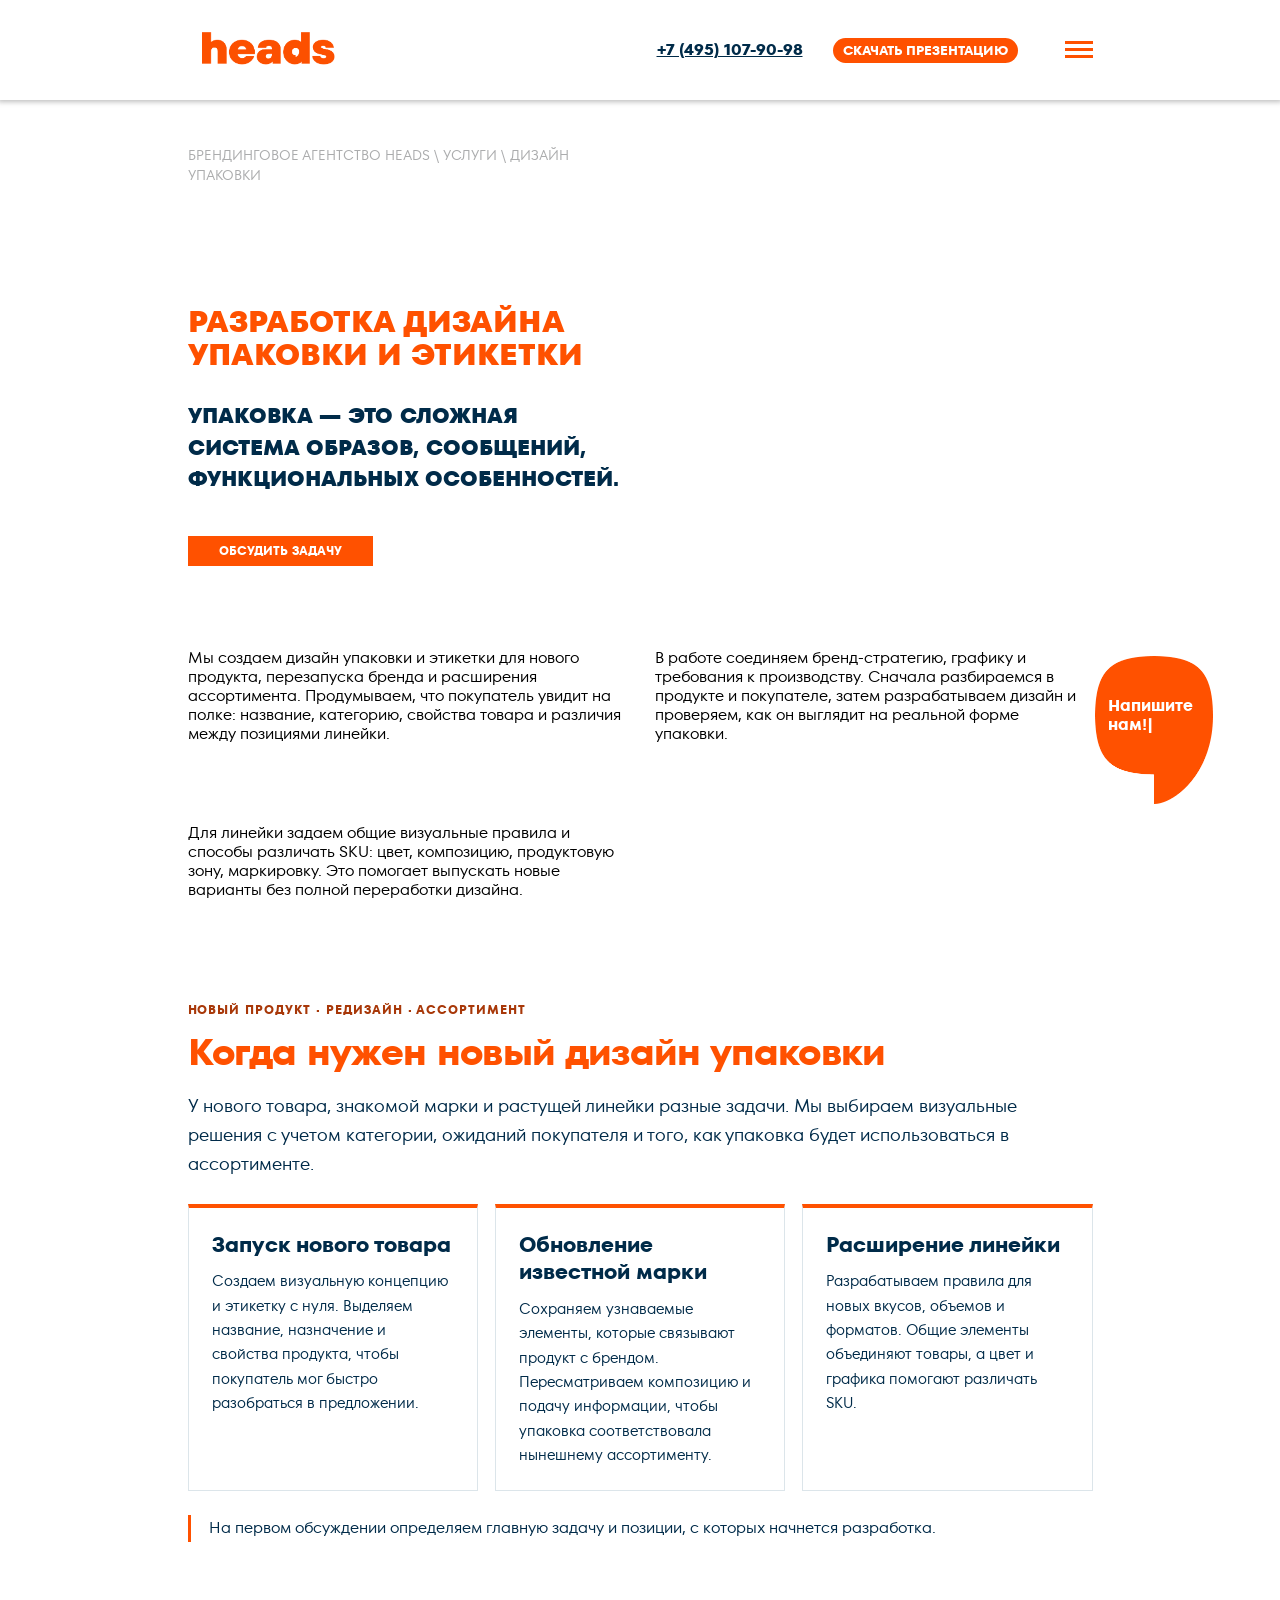
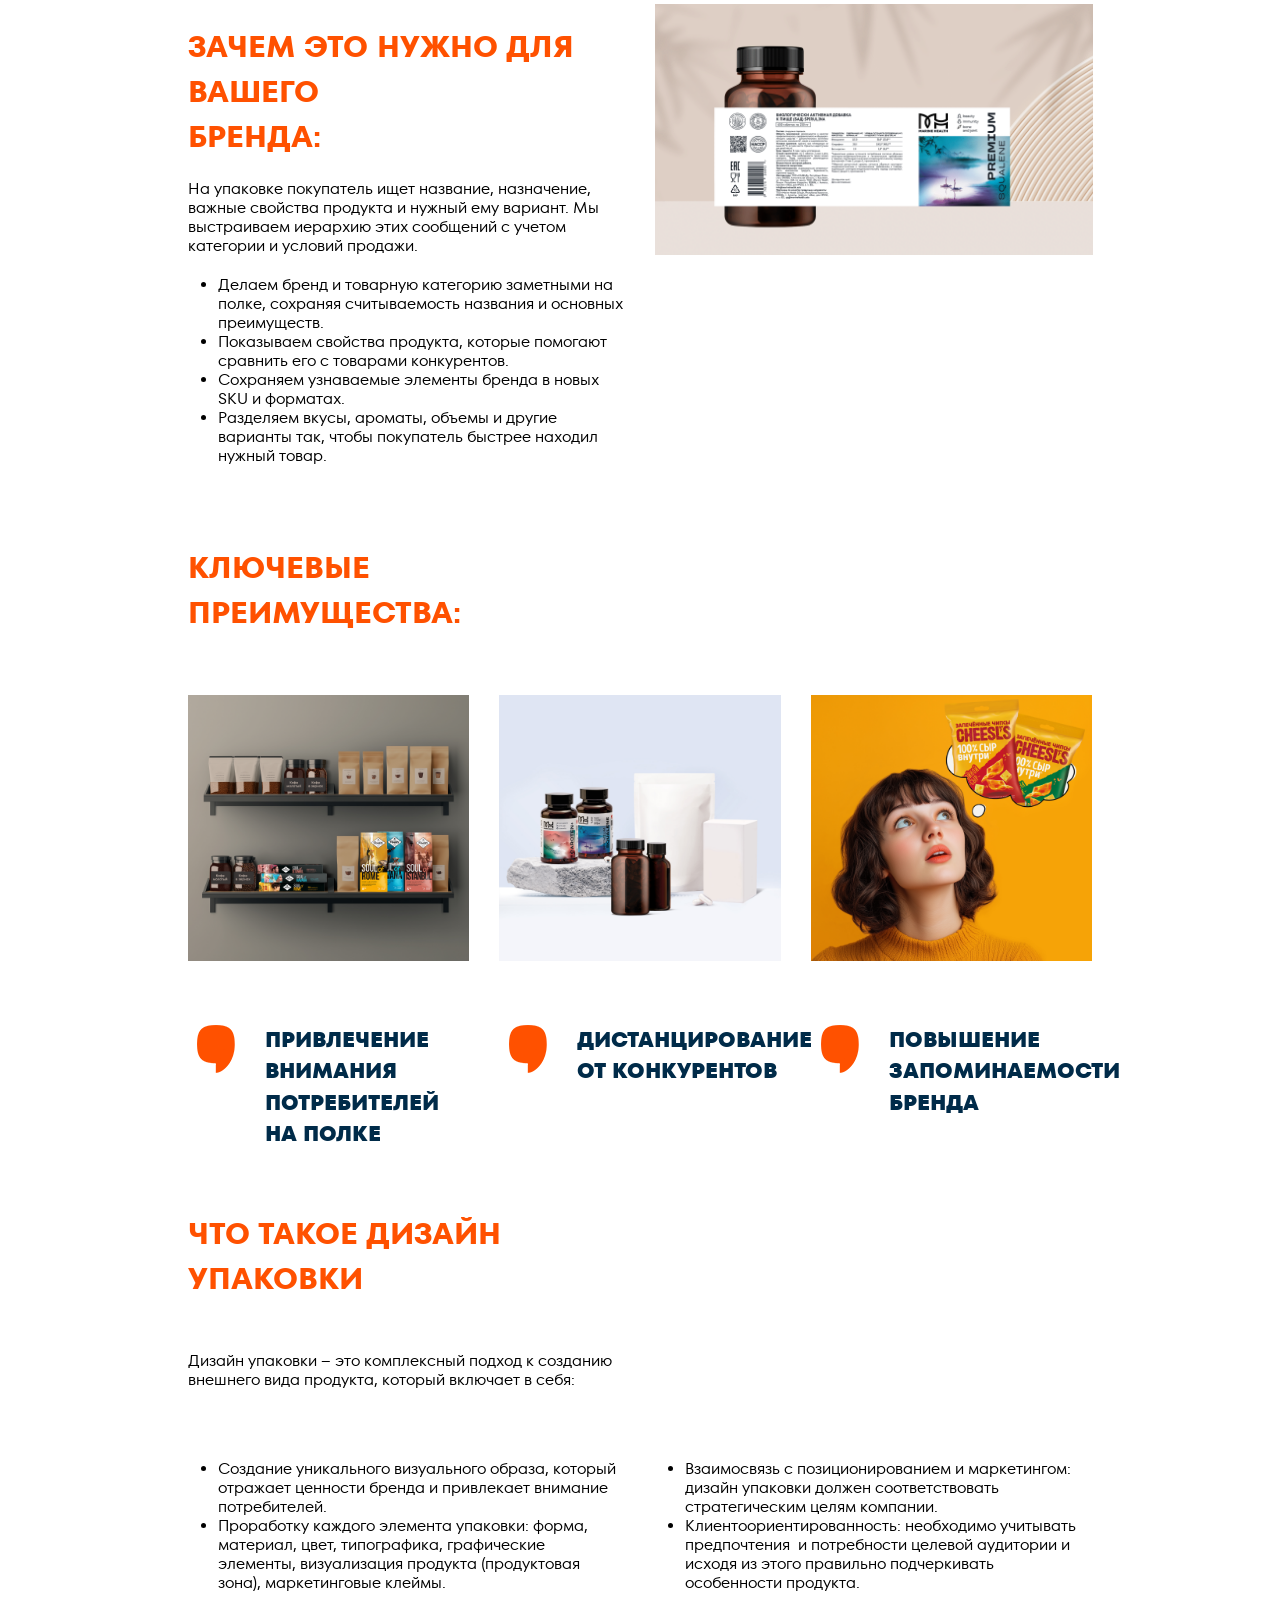
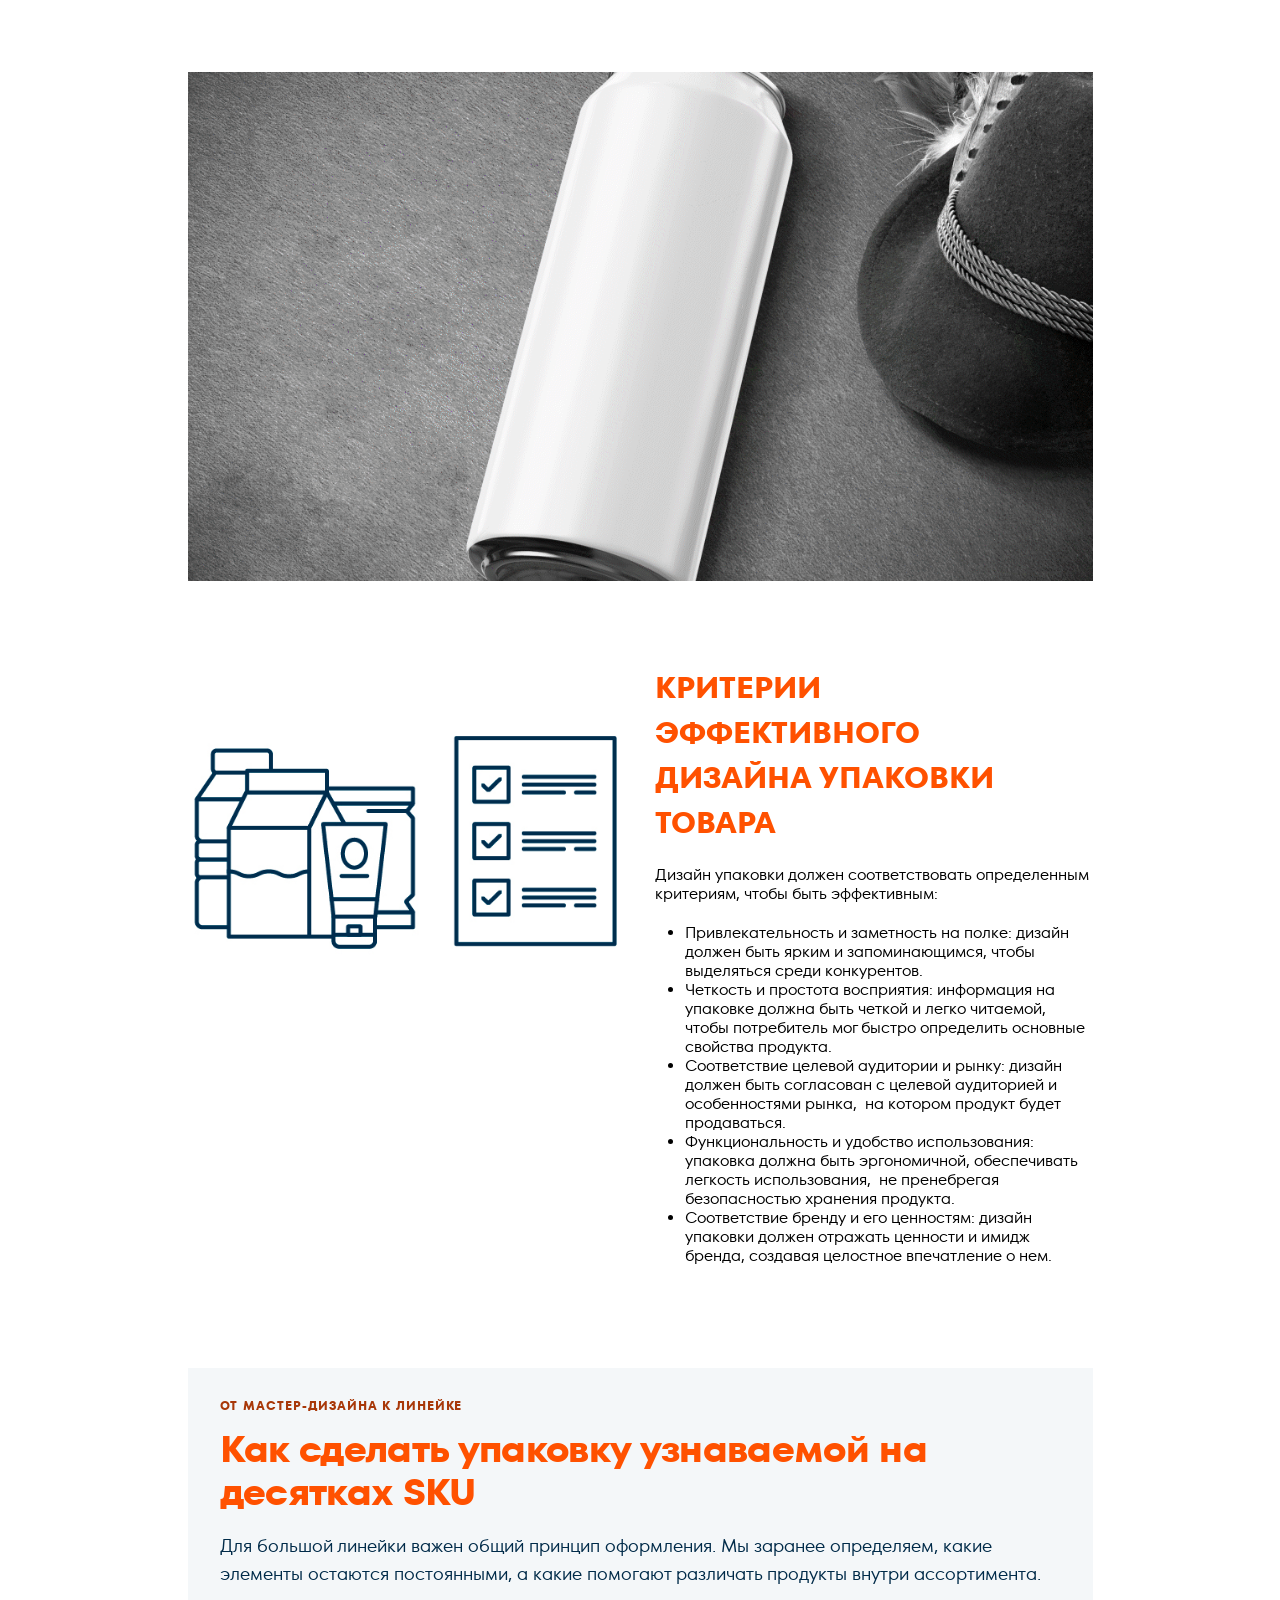
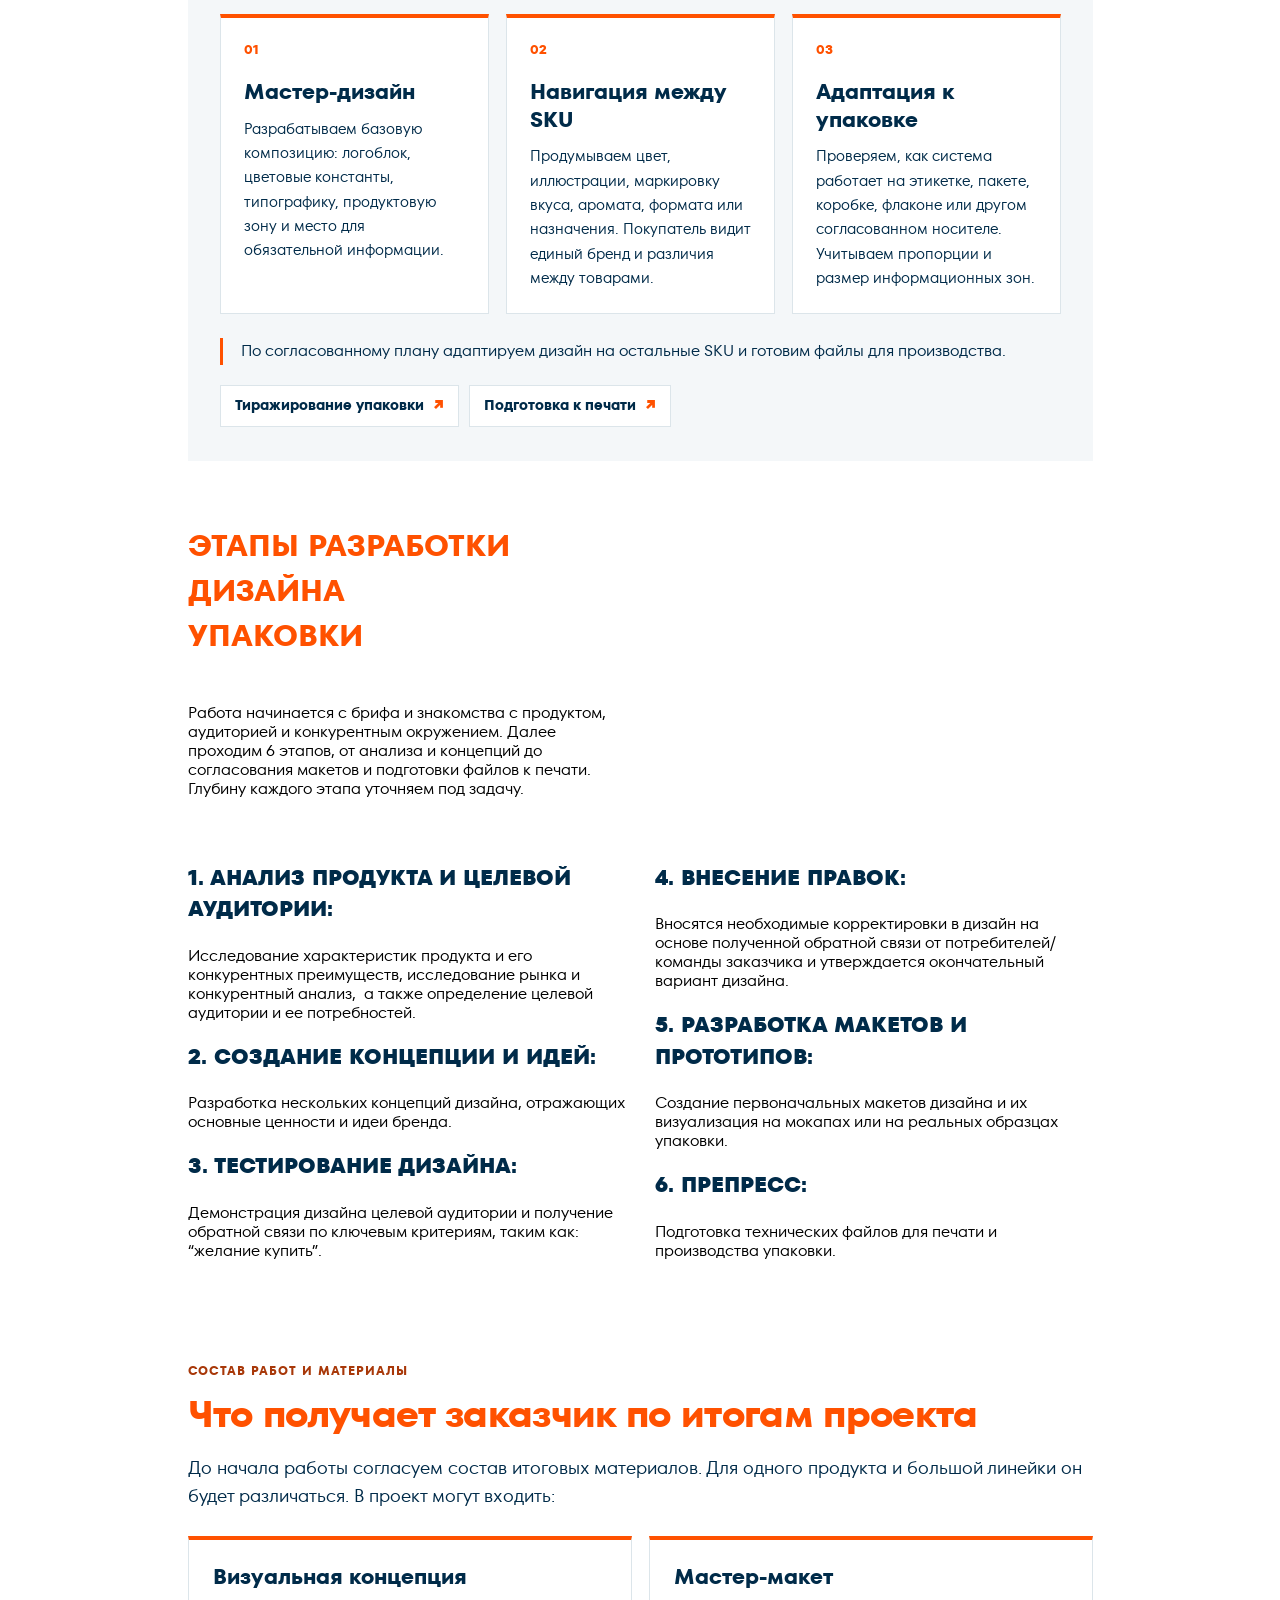
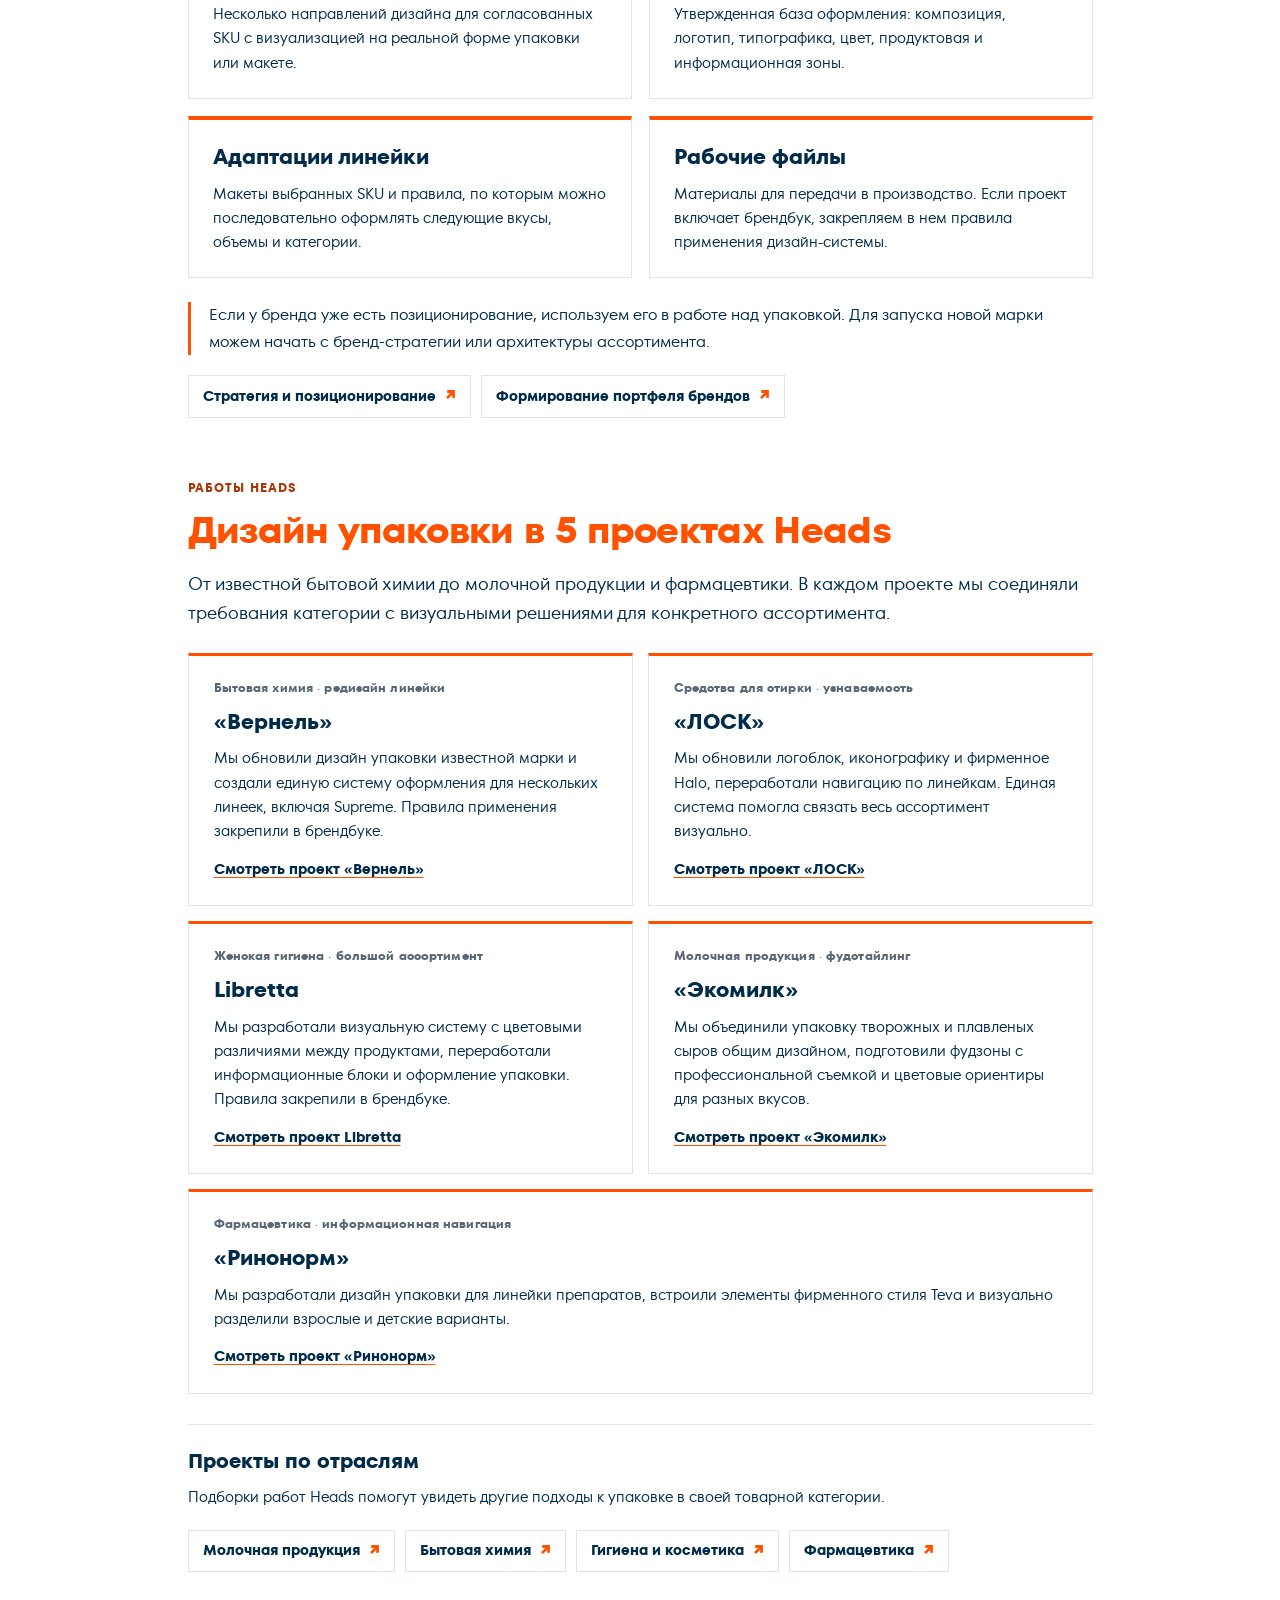
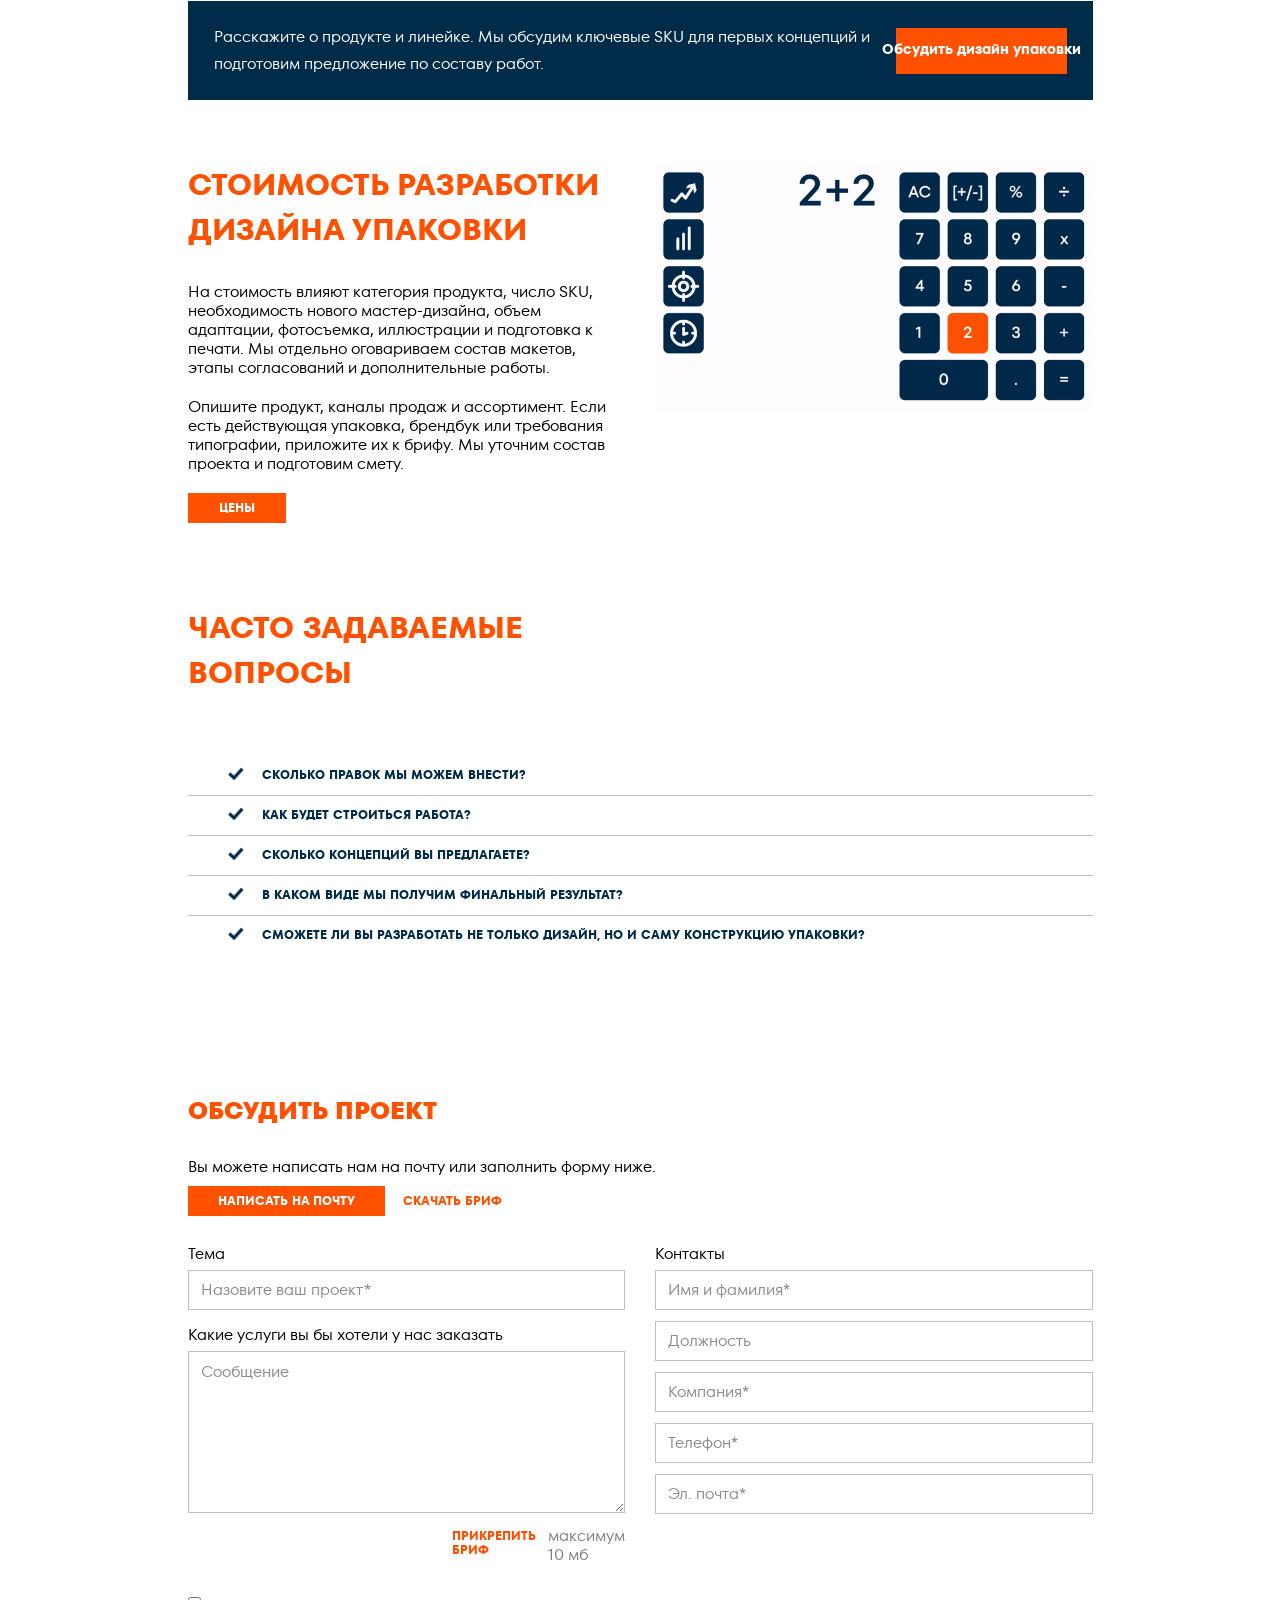
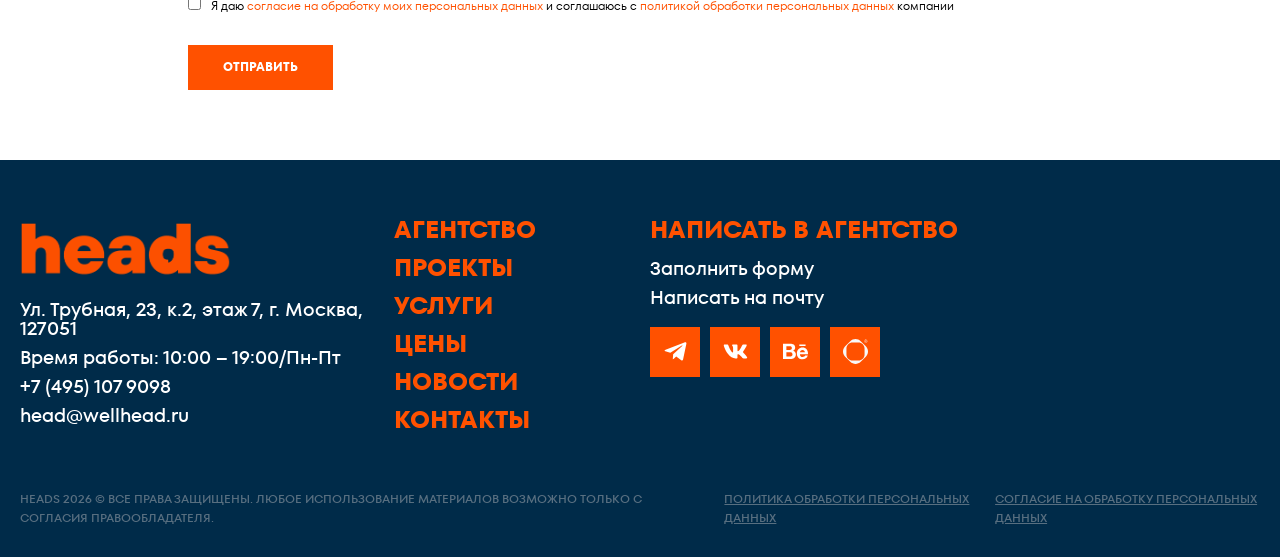
==== commit d6ebb4be: "S04 copy polish: natural heading and factual social preview description" ====
--- a/dizajn-upakovki/index.html
+++ b/dizajn-upakovki/index.html
@@ -14,7 +14,7 @@
 	<meta property="og:locale" content="ru_RU">
 	<meta property="og:type" content="article">
 	<meta property="og:title" content="Дизайн упаковки для брендов и продуктовых линеек | Heads" data-heads-text-id="HEADS-S04-SEO-03">
-	<meta property="og:description" content="Упаковка для новых товаров и известных марок: мастер-дизайн, адаптация SKU, подготовка к печати. Проверенные кейсы Heads по FMCG и фарме." data-heads-text-id="HEADS-S04-SEO-04">
+	<meta property="og:description" content="Дизайн упаковки для новых товаров и известных марок: мастер-дизайн, адаптация SKU и подготовка к печати. Примеры работ Heads в FMCG и фармацевтике." data-heads-text-id="HEADS-S04-SEO-04">
 	<meta property="og:url" content="https://wellhead.ru/services/dizajn-upakovki/">
 	<meta property="og:site_name" content="Брендинговое агентство Heads">
 	<meta property="article:publisher" content="https://www.facebook.com/wellhead.agency/">
@@ -513,8 +513,8 @@
 </div></div></div></div><section class="heads-s04-geo heads-s04-geo-desktop heads-s04-geo-deliverables hidden-phone" aria-label="Что получает заказчик по итогам проекта">
 <p class="heads-s04-geo-kicker" data-heads-text-id="HEADS-S04-0125">Состав работ и материалы</p><h2 data-heads-text-id="HEADS-S04-0126">Что получает заказчик по итогам проекта</h2><p class="heads-s04-geo-lead" data-heads-text-id="HEADS-S04-0127">До начала работы согласуем состав итоговых материалов. Для одного продукта и большой линейки он будет различаться. В проект могут входить:</p><div class="heads-s04-geo-grid"><article class="heads-s04-geo-card"><h3 data-heads-text-id="HEADS-S04-0128">Визуальная концепция</h3><p data-heads-text-id="HEADS-S04-0129">Несколько направлений дизайна для согласованных SKU с визуализацией на реальной форме упаковки или макете.</p></article><article class="heads-s04-geo-card"><h3 data-heads-text-id="HEADS-S04-0130">Мастер-макет</h3><p data-heads-text-id="HEADS-S04-0131">Утвержденная база оформления: композиция, логотип, типографика, цвет, продуктовая и информационная зоны.</p></article><article class="heads-s04-geo-card"><h3 data-heads-text-id="HEADS-S04-0132">Адаптации линейки</h3><p data-heads-text-id="HEADS-S04-0133">Макеты выбранных SKU и правила, по которым можно последовательно оформлять следующие вкусы, объемы и категории.</p></article><article class="heads-s04-geo-card"><h3 data-heads-text-id="HEADS-S04-0134">Рабочие файлы</h3><p data-heads-text-id="HEADS-S04-0135">Материалы для передачи в производство. Если проект включает брендбук, закрепляем в нем правила применения дизайн-системы.</p></article></div><p class="heads-s04-geo-ending" data-heads-text-id="HEADS-S04-0136">Если у бренда уже есть позиционирование, используем его в работе над упаковкой. Для запуска новой марки можем начать с бренд-стратегии или архитектуры ассортимента.</p><div class="heads-s04-geo-links"><a href="https://wellhead.ru/services/strategija-i-pozicionirovanie/" data-heads-text-id="HEADS-S04-0137">Стратегия и позиционирование</a><a href="https://wellhead.ru/services/formirovanie-portfelja-brendov/" data-heads-text-id="HEADS-S04-0138">Формирование портфеля брендов</a></div></section>
 
-<section class="heads-s04-geo heads-s04-geo-desktop heads-s04-geo-cases hidden-phone" aria-label="Пять проектов, пять разных задач упаковки">
-<p class="heads-s04-geo-kicker" data-heads-text-id="HEADS-S04-0139">Работы Heads</p><h2 data-heads-text-id="HEADS-S04-0140">Пять проектов, пять разных задач упаковки</h2><p class="heads-s04-geo-lead" data-heads-text-id="HEADS-S04-0141">От известной бытовой химии до молочной продукции и фармацевтики. В каждом проекте мы соединяли требования категории с визуальными решениями для конкретного ассортимента.</p><div class="heads-s04-geo-grid"><article class="heads-s04-geo-card"><p class="heads-s04-geo-case-tag" data-heads-text-id="HEADS-S04-0142">Бытовая химия · редизайн линейки</p><h3 data-heads-text-id="HEADS-S04-0143">«Вернель»</h3><p data-heads-text-id="HEADS-S04-0144">Мы обновили дизайн упаковки известной марки и создали единую систему оформления для нескольких линеек, включая Supreme. Правила применения закрепили в брендбуке.</p><a class="heads-s04-geo-case-link" href="https://wellhead.ru/projects/redizajn-brenda-vernel/" data-heads-text-id="HEADS-S04-0145">Смотреть проект «Вернель»</a></article><article class="heads-s04-geo-card"><p class="heads-s04-geo-case-tag" data-heads-text-id="HEADS-S04-0146">Средства для стирки · узнаваемость</p><h3 data-heads-text-id="HEADS-S04-0147">«ЛОСК»</h3><p data-heads-text-id="HEADS-S04-0148">Мы обновили логоблок, иконографику и фирменное Halo, переработали навигацию по линейкам. Единая система помогла связать весь ассортимент визуально.</p><a class="heads-s04-geo-case-link" href="https://wellhead.ru/projects/redizajn-losk/" data-heads-text-id="HEADS-S04-0149">Смотреть проект «ЛОСК»</a></article><article class="heads-s04-geo-card"><p class="heads-s04-geo-case-tag" data-heads-text-id="HEADS-S04-0150">Женская гигиена · большой ассортимент</p><h3 data-heads-text-id="HEADS-S04-0151">Libretta</h3><p data-heads-text-id="HEADS-S04-0152">Мы разработали визуальную систему с цветовыми различиями между продуктами, переработали информационные блоки и оформление упаковки. Правила закрепили в брендбуке.</p><a class="heads-s04-geo-case-link" href="https://wellhead.ru/projects/libretta/" data-heads-text-id="HEADS-S04-0153">Смотреть проект Libretta</a></article><article class="heads-s04-geo-card"><p class="heads-s04-geo-case-tag" data-heads-text-id="HEADS-S04-0154">Молочная продукция · фудстайлинг</p><h3 data-heads-text-id="HEADS-S04-0155">«Экомилк»</h3><p data-heads-text-id="HEADS-S04-0156">Мы объединили упаковку творожных и плавленых сыров общим дизайном, подготовили фудзоны с профессиональной съемкой и цветовые ориентиры для разных вкусов.</p><a class="heads-s04-geo-case-link" href="https://wellhead.ru/projects/jekomilk-2/" data-heads-text-id="HEADS-S04-0157">Смотреть проект «Экомилк»</a></article><article class="heads-s04-geo-card"><p class="heads-s04-geo-case-tag" data-heads-text-id="HEADS-S04-0158">Фармацевтика · информационная навигация</p><h3 data-heads-text-id="HEADS-S04-0159">«Ринонорм»</h3><p data-heads-text-id="HEADS-S04-0160">Мы разработали дизайн упаковки для линейки препаратов, встроили элементы фирменного стиля Teva и визуально разделили взрослые и детские варианты.</p><a class="heads-s04-geo-case-link" href="https://wellhead.ru/projects/rinonorm/" data-heads-text-id="HEADS-S04-0161">Смотреть проект «Ринонорм»</a></article></div><div class="heads-s04-geo-industry"><h3 data-heads-text-id="HEADS-S04-0162">Проекты по отраслям</h3><p data-heads-text-id="HEADS-S04-0163">Подборки работ Heads помогут увидеть другие подходы к упаковке в своей товарной категории.</p></div><div class="heads-s04-geo-links"><a href="https://wellhead.ru/category/dairy/" data-heads-text-id="HEADS-S04-0165">Молочная продукция</a><a href="https://wellhead.ru/category/chemicals/" data-heads-text-id="HEADS-S04-0166">Бытовая химия</a><a href="https://wellhead.ru/category/beauty/" data-heads-text-id="HEADS-S04-0167">Гигиена и косметика</a><a href="https://wellhead.ru/category/pharmaceutics/" data-heads-text-id="HEADS-S04-0168">Фармацевтика</a></div><div class="heads-s04-geo-cta"><p data-heads-text-id="HEADS-S04-0164">Расскажите о продукте и линейке. Мы обсудим ключевые SKU для первых концепций и подготовим предложение по составу работ.</p><a href="#discussthetask" data-heads-text-id="HEADS-S04-0169">Обсудить дизайн упаковки</a></div></section>
+<section class="heads-s04-geo heads-s04-geo-desktop heads-s04-geo-cases hidden-phone" aria-label="Дизайн упаковки в 5 проектах Heads">
+<p class="heads-s04-geo-kicker" data-heads-text-id="HEADS-S04-0139">Работы Heads</p><h2 data-heads-text-id="HEADS-S04-0140">Дизайн упаковки в 5 проектах Heads</h2><p class="heads-s04-geo-lead" data-heads-text-id="HEADS-S04-0141">От известной бытовой химии до молочной продукции и фармацевтики. В каждом проекте мы соединяли требования категории с визуальными решениями для конкретного ассортимента.</p><div class="heads-s04-geo-grid"><article class="heads-s04-geo-card"><p class="heads-s04-geo-case-tag" data-heads-text-id="HEADS-S04-0142">Бытовая химия · редизайн линейки</p><h3 data-heads-text-id="HEADS-S04-0143">«Вернель»</h3><p data-heads-text-id="HEADS-S04-0144">Мы обновили дизайн упаковки известной марки и создали единую систему оформления для нескольких линеек, включая Supreme. Правила применения закрепили в брендбуке.</p><a class="heads-s04-geo-case-link" href="https://wellhead.ru/projects/redizajn-brenda-vernel/" data-heads-text-id="HEADS-S04-0145">Смотреть проект «Вернель»</a></article><article class="heads-s04-geo-card"><p class="heads-s04-geo-case-tag" data-heads-text-id="HEADS-S04-0146">Средства для стирки · узнаваемость</p><h3 data-heads-text-id="HEADS-S04-0147">«ЛОСК»</h3><p data-heads-text-id="HEADS-S04-0148">Мы обновили логоблок, иконографику и фирменное Halo, переработали навигацию по линейкам. Единая система помогла связать весь ассортимент визуально.</p><a class="heads-s04-geo-case-link" href="https://wellhead.ru/projects/redizajn-losk/" data-heads-text-id="HEADS-S04-0149">Смотреть проект «ЛОСК»</a></article><article class="heads-s04-geo-card"><p class="heads-s04-geo-case-tag" data-heads-text-id="HEADS-S04-0150">Женская гигиена · большой ассортимент</p><h3 data-heads-text-id="HEADS-S04-0151">Libretta</h3><p data-heads-text-id="HEADS-S04-0152">Мы разработали визуальную систему с цветовыми различиями между продуктами, переработали информационные блоки и оформление упаковки. Правила закрепили в брендбуке.</p><a class="heads-s04-geo-case-link" href="https://wellhead.ru/projects/libretta/" data-heads-text-id="HEADS-S04-0153">Смотреть проект Libretta</a></article><article class="heads-s04-geo-card"><p class="heads-s04-geo-case-tag" data-heads-text-id="HEADS-S04-0154">Молочная продукция · фудстайлинг</p><h3 data-heads-text-id="HEADS-S04-0155">«Экомилк»</h3><p data-heads-text-id="HEADS-S04-0156">Мы объединили упаковку творожных и плавленых сыров общим дизайном, подготовили фудзоны с профессиональной съемкой и цветовые ориентиры для разных вкусов.</p><a class="heads-s04-geo-case-link" href="https://wellhead.ru/projects/jekomilk-2/" data-heads-text-id="HEADS-S04-0157">Смотреть проект «Экомилк»</a></article><article class="heads-s04-geo-card"><p class="heads-s04-geo-case-tag" data-heads-text-id="HEADS-S04-0158">Фармацевтика · информационная навигация</p><h3 data-heads-text-id="HEADS-S04-0159">«Ринонорм»</h3><p data-heads-text-id="HEADS-S04-0160">Мы разработали дизайн упаковки для линейки препаратов, встроили элементы фирменного стиля Teva и визуально разделили взрослые и детские варианты.</p><a class="heads-s04-geo-case-link" href="https://wellhead.ru/projects/rinonorm/" data-heads-text-id="HEADS-S04-0161">Смотреть проект «Ринонорм»</a></article></div><div class="heads-s04-geo-industry"><h3 data-heads-text-id="HEADS-S04-0162">Проекты по отраслям</h3><p data-heads-text-id="HEADS-S04-0163">Подборки работ Heads помогут увидеть другие подходы к упаковке в своей товарной категории.</p></div><div class="heads-s04-geo-links"><a href="https://wellhead.ru/category/dairy/" data-heads-text-id="HEADS-S04-0165">Молочная продукция</a><a href="https://wellhead.ru/category/chemicals/" data-heads-text-id="HEADS-S04-0166">Бытовая химия</a><a href="https://wellhead.ru/category/beauty/" data-heads-text-id="HEADS-S04-0167">Гигиена и косметика</a><a href="https://wellhead.ru/category/pharmaceutics/" data-heads-text-id="HEADS-S04-0168">Фармацевтика</a></div><div class="heads-s04-geo-cta"><p data-heads-text-id="HEADS-S04-0164">Расскажите о продукте и линейке. Мы обсудим ключевые SKU для первых концепций и подготовим предложение по составу работ.</p><a href="#discussthetask" data-heads-text-id="HEADS-S04-0169">Обсудить дизайн упаковки</a></div></section>
 <div class="vc_row wpb_row vc_row-fluid vc_custom_1730794497594 hidden-phone"><div class="wpb_column vc_column_container vc_col-sm-6"><div class="vc_column-inner"><div class="wpb_wrapper"><h2 class="vcex-module vcex-heading vcex-heading-plain" data-wpex-rcss="{&quot;font-size&quot;:{&quot;d&quot;:&quot;30px&quot;,&quot;tl&quot;:&quot;25px&quot;,&quot;tp&quot;:&quot;21px&quot;,&quot;pl&quot;:&quot;19px&quot;,&quot;pp&quot;:&quot;19px&quot;}}" style="font-family:TT Fors Bold;" data-heads-text-id="HEADS-S04-0055"><span class="vcex-heading-inner clr">Стоимость разработки<br>
 дизайна упаковки</span></h2><div class="vcex-spacing" style="height:30px"></div>
 	<div style="text-align:left;" class="wpb_text_column wpb_content_element vc_custom_1732192845579">
@@ -802,8 +802,8 @@
 <div class="vcex-spacing" style="height:10px"></div><section class="heads-s04-geo heads-s04-geo-mobile heads-s04-geo-deliverables visible-phone" aria-label="Что получает заказчик по итогам проекта">
 <p class="heads-s04-geo-kicker" data-heads-text-id="HEADS-S04-0125">Состав работ и материалы</p><h2 data-heads-text-id="HEADS-S04-0126">Что получает заказчик по итогам проекта</h2><p class="heads-s04-geo-lead" data-heads-text-id="HEADS-S04-0127">До начала работы согласуем состав итоговых материалов. Для одного продукта и большой линейки он будет различаться. В проект могут входить:</p><div class="heads-s04-geo-grid"><article class="heads-s04-geo-card"><h3 data-heads-text-id="HEADS-S04-0128">Визуальная концепция</h3><p data-heads-text-id="HEADS-S04-0129">Несколько направлений дизайна для согласованных SKU с визуализацией на реальной форме упаковки или макете.</p></article><article class="heads-s04-geo-card"><h3 data-heads-text-id="HEADS-S04-0130">Мастер-макет</h3><p data-heads-text-id="HEADS-S04-0131">Утвержденная база оформления: композиция, логотип, типографика, цвет, продуктовая и информационная зоны.</p></article><article class="heads-s04-geo-card"><h3 data-heads-text-id="HEADS-S04-0132">Адаптации линейки</h3><p data-heads-text-id="HEADS-S04-0133">Макеты выбранных SKU и правила, по которым можно последовательно оформлять следующие вкусы, объемы и категории.</p></article><article class="heads-s04-geo-card"><h3 data-heads-text-id="HEADS-S04-0134">Рабочие файлы</h3><p data-heads-text-id="HEADS-S04-0135">Материалы для передачи в производство. Если проект включает брендбук, закрепляем в нем правила применения дизайн-системы.</p></article></div><p class="heads-s04-geo-ending" data-heads-text-id="HEADS-S04-0136">Если у бренда уже есть позиционирование, используем его в работе над упаковкой. Для запуска новой марки можем начать с бренд-стратегии или архитектуры ассортимента.</p><div class="heads-s04-geo-links"><a href="https://wellhead.ru/services/strategija-i-pozicionirovanie/" data-heads-text-id="HEADS-S04-0137">Стратегия и позиционирование</a><a href="https://wellhead.ru/services/formirovanie-portfelja-brendov/" data-heads-text-id="HEADS-S04-0138">Формирование портфеля брендов</a></div></section>
 
-<section class="heads-s04-geo heads-s04-geo-mobile heads-s04-geo-cases visible-phone" aria-label="Пять проектов, пять разных задач упаковки">
-<p class="heads-s04-geo-kicker" data-heads-text-id="HEADS-S04-0139">Работы Heads</p><h2 data-heads-text-id="HEADS-S04-0140">Пять проектов, пять разных задач упаковки</h2><p class="heads-s04-geo-lead" data-heads-text-id="HEADS-S04-0141">От известной бытовой химии до молочной продукции и фармацевтики. В каждом проекте мы соединяли требования категории с визуальными решениями для конкретного ассортимента.</p><div class="heads-s04-geo-grid"><article class="heads-s04-geo-card"><p class="heads-s04-geo-case-tag" data-heads-text-id="HEADS-S04-0142">Бытовая химия · редизайн линейки</p><h3 data-heads-text-id="HEADS-S04-0143">«Вернель»</h3><p data-heads-text-id="HEADS-S04-0144">Мы обновили дизайн упаковки известной марки и создали единую систему оформления для нескольких линеек, включая Supreme. Правила применения закрепили в брендбуке.</p><a class="heads-s04-geo-case-link" href="https://wellhead.ru/projects/redizajn-brenda-vernel/" data-heads-text-id="HEADS-S04-0145">Смотреть проект «Вернель»</a></article><article class="heads-s04-geo-card"><p class="heads-s04-geo-case-tag" data-heads-text-id="HEADS-S04-0146">Средства для стирки · узнаваемость</p><h3 data-heads-text-id="HEADS-S04-0147">«ЛОСК»</h3><p data-heads-text-id="HEADS-S04-0148">Мы обновили логоблок, иконографику и фирменное Halo, переработали навигацию по линейкам. Единая система помогла связать весь ассортимент визуально.</p><a class="heads-s04-geo-case-link" href="https://wellhead.ru/projects/redizajn-losk/" data-heads-text-id="HEADS-S04-0149">Смотреть проект «ЛОСК»</a></article><article class="heads-s04-geo-card"><p class="heads-s04-geo-case-tag" data-heads-text-id="HEADS-S04-0150">Женская гигиена · большой ассортимент</p><h3 data-heads-text-id="HEADS-S04-0151">Libretta</h3><p data-heads-text-id="HEADS-S04-0152">Мы разработали визуальную систему с цветовыми различиями между продуктами, переработали информационные блоки и оформление упаковки. Правила закрепили в брендбуке.</p><a class="heads-s04-geo-case-link" href="https://wellhead.ru/projects/libretta/" data-heads-text-id="HEADS-S04-0153">Смотреть проект Libretta</a></article><article class="heads-s04-geo-card"><p class="heads-s04-geo-case-tag" data-heads-text-id="HEADS-S04-0154">Молочная продукция · фудстайлинг</p><h3 data-heads-text-id="HEADS-S04-0155">«Экомилк»</h3><p data-heads-text-id="HEADS-S04-0156">Мы объединили упаковку творожных и плавленых сыров общим дизайном, подготовили фудзоны с профессиональной съемкой и цветовые ориентиры для разных вкусов.</p><a class="heads-s04-geo-case-link" href="https://wellhead.ru/projects/jekomilk-2/" data-heads-text-id="HEADS-S04-0157">Смотреть проект «Экомилк»</a></article><article class="heads-s04-geo-card"><p class="heads-s04-geo-case-tag" data-heads-text-id="HEADS-S04-0158">Фармацевтика · информационная навигация</p><h3 data-heads-text-id="HEADS-S04-0159">«Ринонорм»</h3><p data-heads-text-id="HEADS-S04-0160">Мы разработали дизайн упаковки для линейки препаратов, встроили элементы фирменного стиля Teva и визуально разделили взрослые и детские варианты.</p><a class="heads-s04-geo-case-link" href="https://wellhead.ru/projects/rinonorm/" data-heads-text-id="HEADS-S04-0161">Смотреть проект «Ринонорм»</a></article></div><div class="heads-s04-geo-industry"><h3 data-heads-text-id="HEADS-S04-0162">Проекты по отраслям</h3><p data-heads-text-id="HEADS-S04-0163">Подборки работ Heads помогут увидеть другие подходы к упаковке в своей товарной категории.</p></div><div class="heads-s04-geo-links"><a href="https://wellhead.ru/category/dairy/" data-heads-text-id="HEADS-S04-0165">Молочная продукция</a><a href="https://wellhead.ru/category/chemicals/" data-heads-text-id="HEADS-S04-0166">Бытовая химия</a><a href="https://wellhead.ru/category/beauty/" data-heads-text-id="HEADS-S04-0167">Гигиена и косметика</a><a href="https://wellhead.ru/category/pharmaceutics/" data-heads-text-id="HEADS-S04-0168">Фармацевтика</a></div><div class="heads-s04-geo-cta"><p data-heads-text-id="HEADS-S04-0164">Расскажите о продукте и линейке. Мы обсудим ключевые SKU для первых концепций и подготовим предложение по составу работ.</p><a href="#discussthetask2" data-heads-text-id="HEADS-S04-0169">Обсудить дизайн упаковки</a></div></section>
+<section class="heads-s04-geo heads-s04-geo-mobile heads-s04-geo-cases visible-phone" aria-label="Дизайн упаковки в 5 проектах Heads">
+<p class="heads-s04-geo-kicker" data-heads-text-id="HEADS-S04-0139">Работы Heads</p><h2 data-heads-text-id="HEADS-S04-0140">Дизайн упаковки в 5 проектах Heads</h2><p class="heads-s04-geo-lead" data-heads-text-id="HEADS-S04-0141">От известной бытовой химии до молочной продукции и фармацевтики. В каждом проекте мы соединяли требования категории с визуальными решениями для конкретного ассортимента.</p><div class="heads-s04-geo-grid"><article class="heads-s04-geo-card"><p class="heads-s04-geo-case-tag" data-heads-text-id="HEADS-S04-0142">Бытовая химия · редизайн линейки</p><h3 data-heads-text-id="HEADS-S04-0143">«Вернель»</h3><p data-heads-text-id="HEADS-S04-0144">Мы обновили дизайн упаковки известной марки и создали единую систему оформления для нескольких линеек, включая Supreme. Правила применения закрепили в брендбуке.</p><a class="heads-s04-geo-case-link" href="https://wellhead.ru/projects/redizajn-brenda-vernel/" data-heads-text-id="HEADS-S04-0145">Смотреть проект «Вернель»</a></article><article class="heads-s04-geo-card"><p class="heads-s04-geo-case-tag" data-heads-text-id="HEADS-S04-0146">Средства для стирки · узнаваемость</p><h3 data-heads-text-id="HEADS-S04-0147">«ЛОСК»</h3><p data-heads-text-id="HEADS-S04-0148">Мы обновили логоблок, иконографику и фирменное Halo, переработали навигацию по линейкам. Единая система помогла связать весь ассортимент визуально.</p><a class="heads-s04-geo-case-link" href="https://wellhead.ru/projects/redizajn-losk/" data-heads-text-id="HEADS-S04-0149">Смотреть проект «ЛОСК»</a></article><article class="heads-s04-geo-card"><p class="heads-s04-geo-case-tag" data-heads-text-id="HEADS-S04-0150">Женская гигиена · большой ассортимент</p><h3 data-heads-text-id="HEADS-S04-0151">Libretta</h3><p data-heads-text-id="HEADS-S04-0152">Мы разработали визуальную систему с цветовыми различиями между продуктами, переработали информационные блоки и оформление упаковки. Правила закрепили в брендбуке.</p><a class="heads-s04-geo-case-link" href="https://wellhead.ru/projects/libretta/" data-heads-text-id="HEADS-S04-0153">Смотреть проект Libretta</a></article><article class="heads-s04-geo-card"><p class="heads-s04-geo-case-tag" data-heads-text-id="HEADS-S04-0154">Молочная продукция · фудстайлинг</p><h3 data-heads-text-id="HEADS-S04-0155">«Экомилк»</h3><p data-heads-text-id="HEADS-S04-0156">Мы объединили упаковку творожных и плавленых сыров общим дизайном, подготовили фудзоны с профессиональной съемкой и цветовые ориентиры для разных вкусов.</p><a class="heads-s04-geo-case-link" href="https://wellhead.ru/projects/jekomilk-2/" data-heads-text-id="HEADS-S04-0157">Смотреть проект «Экомилк»</a></article><article class="heads-s04-geo-card"><p class="heads-s04-geo-case-tag" data-heads-text-id="HEADS-S04-0158">Фармацевтика · информационная навигация</p><h3 data-heads-text-id="HEADS-S04-0159">«Ринонорм»</h3><p data-heads-text-id="HEADS-S04-0160">Мы разработали дизайн упаковки для линейки препаратов, встроили элементы фирменного стиля Teva и визуально разделили взрослые и детские варианты.</p><a class="heads-s04-geo-case-link" href="https://wellhead.ru/projects/rinonorm/" data-heads-text-id="HEADS-S04-0161">Смотреть проект «Ринонорм»</a></article></div><div class="heads-s04-geo-industry"><h3 data-heads-text-id="HEADS-S04-0162">Проекты по отраслям</h3><p data-heads-text-id="HEADS-S04-0163">Подборки работ Heads помогут увидеть другие подходы к упаковке в своей товарной категории.</p></div><div class="heads-s04-geo-links"><a href="https://wellhead.ru/category/dairy/" data-heads-text-id="HEADS-S04-0165">Молочная продукция</a><a href="https://wellhead.ru/category/chemicals/" data-heads-text-id="HEADS-S04-0166">Бытовая химия</a><a href="https://wellhead.ru/category/beauty/" data-heads-text-id="HEADS-S04-0167">Гигиена и косметика</a><a href="https://wellhead.ru/category/pharmaceutics/" data-heads-text-id="HEADS-S04-0168">Фармацевтика</a></div><div class="heads-s04-geo-cta"><p data-heads-text-id="HEADS-S04-0164">Расскажите о продукте и линейке. Мы обсудим ключевые SKU для первых концепций и подготовим предложение по составу работ.</p><a href="#discussthetask2" data-heads-text-id="HEADS-S04-0169">Обсудить дизайн упаковки</a></div></section>
 <div class="vcex-module vcex-heading vcex-heading-plain" data-wpex-rcss="{&quot;font-size&quot;:{&quot;d&quot;:&quot;30px&quot;,&quot;tl&quot;:&quot;25px&quot;,&quot;tp&quot;:&quot;21px&quot;,&quot;pl&quot;:&quot;19px&quot;,&quot;pp&quot;:&quot;19px&quot;}}" style="font-family:TT Fors Bold;" data-heads-text-id="HEADS-S04-0055"><span class="vcex-heading-inner clr">стоимость разработки<br>
 дизайна упаковки</span></div><div class="vcex-spacing" style="height:10px"></div>
 	<div style="text-align:left;" class="wpb_text_column wpb_content_element vc_custom_1732520510823">
--- a/dizajn-upakovki/geo-s04.css
+++ b/dizajn-upakovki/geo-s04.css
@@ -0,0 +1,65 @@
+/* S04 GEO. Only the added page sections are styled. Original WordPress blocks are untouched. */
+.heads-s04-geo{--s04-ink:#002b49;--s04-orange:#ff5100;--s04-label:#a83809;--s04-border:#dce5ea;box-sizing:border-box;position:relative;max-width:1160px;width:100%;min-width:0;margin:43px auto 62px;color:var(--s04-ink);font-family:"TT Fors Regular","TT Fors",Arial,sans-serif;line-height:1.6;isolation:isolate}
+.heads-s04-geo *, .heads-s04-geo *:before,.heads-s04-geo *:after{box-sizing:border-box}
+.heads-s04-geo *{min-width:0}
+#single-blocks .heads-s04-geo h2,#single-blocks .heads-s04-geo h3,#single-blocks .heads-s04-geo p{padding:0;margin-top:0;text-transform:none}
+#single-blocks .heads-s04-geo h2{font-family:"TT Fors Bold","TT Fors",Arial,sans-serif;color:var(--s04-orange);font-weight:700;font-size:clamp(26px,3.05vw,37px);line-height:1.16;letter-spacing:-.018em;margin:0 0 18px;max-width:980px}
+#single-blocks .heads-s04-geo h3{font-family:"TT Fors Bold","TT Fors",Arial,sans-serif;color:var(--s04-ink);font-weight:700;font-size:clamp(18px,1.85vw,21px);line-height:1.32;margin:0 0 10px}
+#single-blocks .heads-s04-geo p{color:var(--s04-ink);font-size:16px;line-height:1.65;margin:0 0 17px}
+#single-blocks .heads-s04-geo .heads-s04-geo-kicker{font-family:"TT Fors Bold","TT Fors",Arial,sans-serif;color:var(--s04-label);font-size:12px;line-height:1.4;font-weight:700;letter-spacing:.08em;text-transform:uppercase;margin:0 0 13px}
+#single-blocks .heads-s04-geo .heads-s04-geo-lead{font-size:18px;line-height:1.6;max-width:900px;margin-bottom:25px}
+.heads-s04-geo-grid{display:grid;grid-template-columns:repeat(3,minmax(0,1fr));gap:17px;align-items:stretch}
+.heads-s04-geo-card{position:relative;min-width:0;min-height:100%;display:flex;flex-direction:column;background:#fff;border:1px solid var(--s04-border);border-top:4px solid var(--s04-orange);padding:24px 23px 23px;transition:box-shadow .16s ease,border-color .16s ease}
+.heads-s04-geo-card:hover{box-shadow:0 9px 25px rgba(0,43,73,.07);border-color:#bbced8}
+#single-blocks .heads-s04-geo-card p{font-size:15px;line-height:1.62;margin:0}
+#single-blocks .heads-s04-geo-card .heads-s04-geo-case-tag{font-family:"TT Fors Bold","TT Fors",Arial,sans-serif;color:#5a6875;font-size:12px;line-height:1.4;letter-spacing:.01em;margin-bottom:12px}
+.heads-s04-geo a{color:var(--s04-ink);text-decoration-color:var(--s04-orange);text-underline-offset:3px}
+.heads-s04-geo a:focus-visible{outline:3px solid var(--s04-orange);outline-offset:4px}
+#single-blocks .heads-s04-geo .heads-s04-geo-ending{border-left:3px solid var(--s04-orange);margin:24px 0 0;padding-left:18px;max-width:900px}
+.heads-s04-geo-system{padding:30px 32px 34px;background:#f4f7f9}
+.heads-s04-geo-system .heads-s04-geo-grid{counter-reset:sku-step}
+.heads-s04-geo-system .heads-s04-geo-card{counter-increment:sku-step;padding-top:22px}
+.heads-s04-geo-system .heads-s04-geo-card:before{content:"0" counter(sku-step);font-family:"TT Fors Bold","TT Fors",Arial,sans-serif;font-size:13px;font-weight:700;letter-spacing:.03em;color:var(--s04-orange);display:block;margin-bottom:18px}
+.heads-s04-geo-deliverables .heads-s04-geo-grid{grid-template-columns:repeat(2,minmax(0,1fr))}
+.heads-s04-geo-deliverables .heads-s04-geo-card{padding:24px 24px 23px}
+.heads-s04-geo-cases .heads-s04-geo-grid{grid-template-columns:repeat(2,minmax(0,1fr));gap:15px}
+.heads-s04-geo-cases .heads-s04-geo-card{border-top:3px solid var(--s04-orange);padding:24px 25px;min-height:0}
+.heads-s04-geo-cases .heads-s04-geo-card:nth-child(5){grid-column:1/-1}
+.heads-s04-geo-cases .heads-s04-geo-card .heads-s04-geo-case-link{display:inline-block;align-self:flex-start;margin-top:auto;padding-top:15px;font-family:"TT Fors Bold","TT Fors",Arial,sans-serif;font-weight:700;font-size:14px;text-decoration:underline;text-decoration-color:var(--s04-orange)}
+#single-blocks .heads-s04-geo .heads-s04-geo-industry{border-top:1px solid var(--s04-border);margin-top:30px;padding-top:24px}
+#single-blocks .heads-s04-geo .heads-s04-geo-industry h3{font-size:20px}
+#single-blocks .heads-s04-geo .heads-s04-geo-industry p{font-size:15px;margin:0 0 12px}
+.heads-s04-geo-links{display:flex;flex-wrap:wrap;align-items:center;gap:10px;margin-top:20px}
+.heads-s04-geo-links a{position:relative;display:inline-flex;align-items:center;min-height:42px;max-width:100%;padding:9px 14px;border:1px solid var(--s04-border);background:#fff;color:var(--s04-ink);font-family:"TT Fors Bold","TT Fors",Arial,sans-serif;font-weight:700;font-size:14px;text-decoration:none;line-height:1.4;overflow-wrap:anywhere}
+.heads-s04-geo-links a:after{content:"↗";color:var(--s04-orange);padding-left:9px;font-size:16px}
+.heads-s04-geo-links a:hover{border-color:var(--s04-orange);background:#fff8f4}
+.heads-s04-geo-cta{display:flex;align-items:center;justify-content:space-between;gap:24px;margin-top:29px;padding:23px 26px;background:var(--s04-ink)}
+#single-blocks .heads-s04-geo .heads-s04-geo-cta p{color:white;margin:0;max-width:740px;font-size:16px}
+.heads-s04-geo-cta>a{display:inline-flex;align-items:center;justify-content:center;min-height:46px;padding:11px 19px;color:white;background:var(--s04-orange);text-decoration:none;white-space:nowrap;font-size:14px;font-family:"TT Fors Bold","TT Fors",Arial,sans-serif;font-weight:700}
+.heads-s04-geo-cta>a:hover{background:#d64500;color:#fff}
+.heads-s04-geo-desktop.hidden-phone{display:block!important}
+.heads-s04-geo-mobile.visible-phone{display:none!important}
+@media(max-width:960px){.heads-s04-geo-grid{grid-template-columns:repeat(2,minmax(0,1fr))}.heads-s04-geo-situations .heads-s04-geo-card:last-child,.heads-s04-geo-system .heads-s04-geo-card:last-child{grid-column:1/-1}}
+@media(max-width:767px){
+ .heads-s04-geo-desktop.hidden-phone{display:none!important}
+ .heads-s04-geo-mobile.visible-phone{display:block!important}
+ .heads-s04-geo{margin:28px 0 43px;max-width:100%}
+ #single-blocks .heads-s04-geo h2{font-size:26px;line-height:1.22;margin-bottom:15px}
+ #single-blocks .heads-s04-geo h3{font-size:19px}
+ #single-blocks .heads-s04-geo .heads-s04-geo-lead{font-size:16px;margin-bottom:18px}
+ .heads-s04-geo-grid,.heads-s04-geo-deliverables .heads-s04-geo-grid,.heads-s04-geo-cases .heads-s04-geo-grid{grid-template-columns:minmax(0,1fr);gap:13px}
+ .heads-s04-geo-grid .heads-s04-geo-card:last-child,.heads-s04-geo-cases .heads-s04-geo-card:nth-child(5){grid-column:auto}
+ .heads-s04-geo-card,.heads-s04-geo-deliverables .heads-s04-geo-card,.heads-s04-geo-cases .heads-s04-geo-card{padding:20px 18px 21px}
+ .heads-s04-geo-system{padding:24px 17px 26px;margin-left:0;margin-right:0}
+ #single-blocks .heads-s04-geo .heads-s04-geo-ending{margin-top:18px;padding-left:14px}
+ .heads-s04-geo-links{gap:8px}
+ .heads-s04-geo-links a{font-size:13px;min-height:40px}
+ .heads-s04-geo-cta{flex-direction:column;align-items:stretch;gap:17px;padding:22px 18px}
+ .heads-s04-geo-cta>a{width:100%;white-space:normal;text-align:center}
+}
+@media(max-width:390px){
+ #single-blocks .heads-s04-geo h2{font-size:25px}
+ #single-blocks .heads-s04-geo p{font-size:15px}
+ #single-blocks .heads-s04-geo .heads-s04-geo-lead{font-size:15px}
+ .heads-s04-geo-links a{width:100%}
+}
